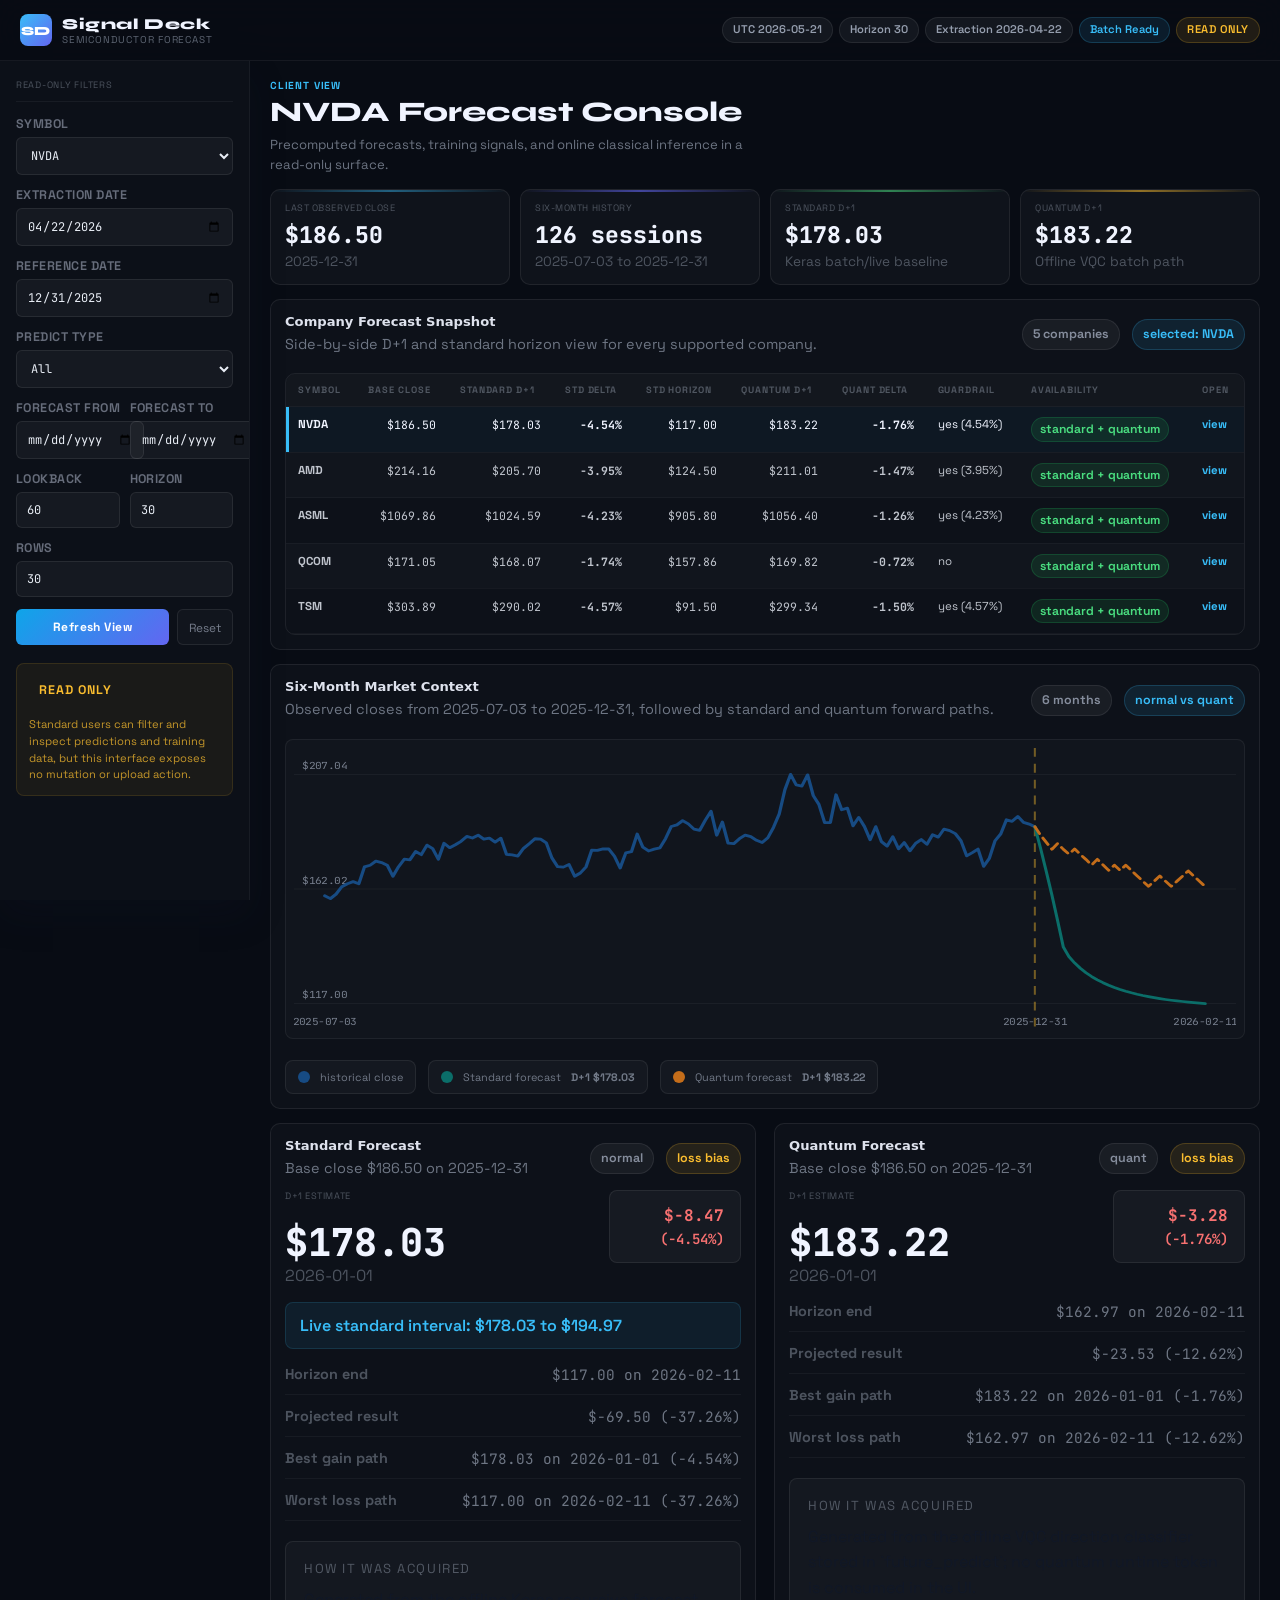
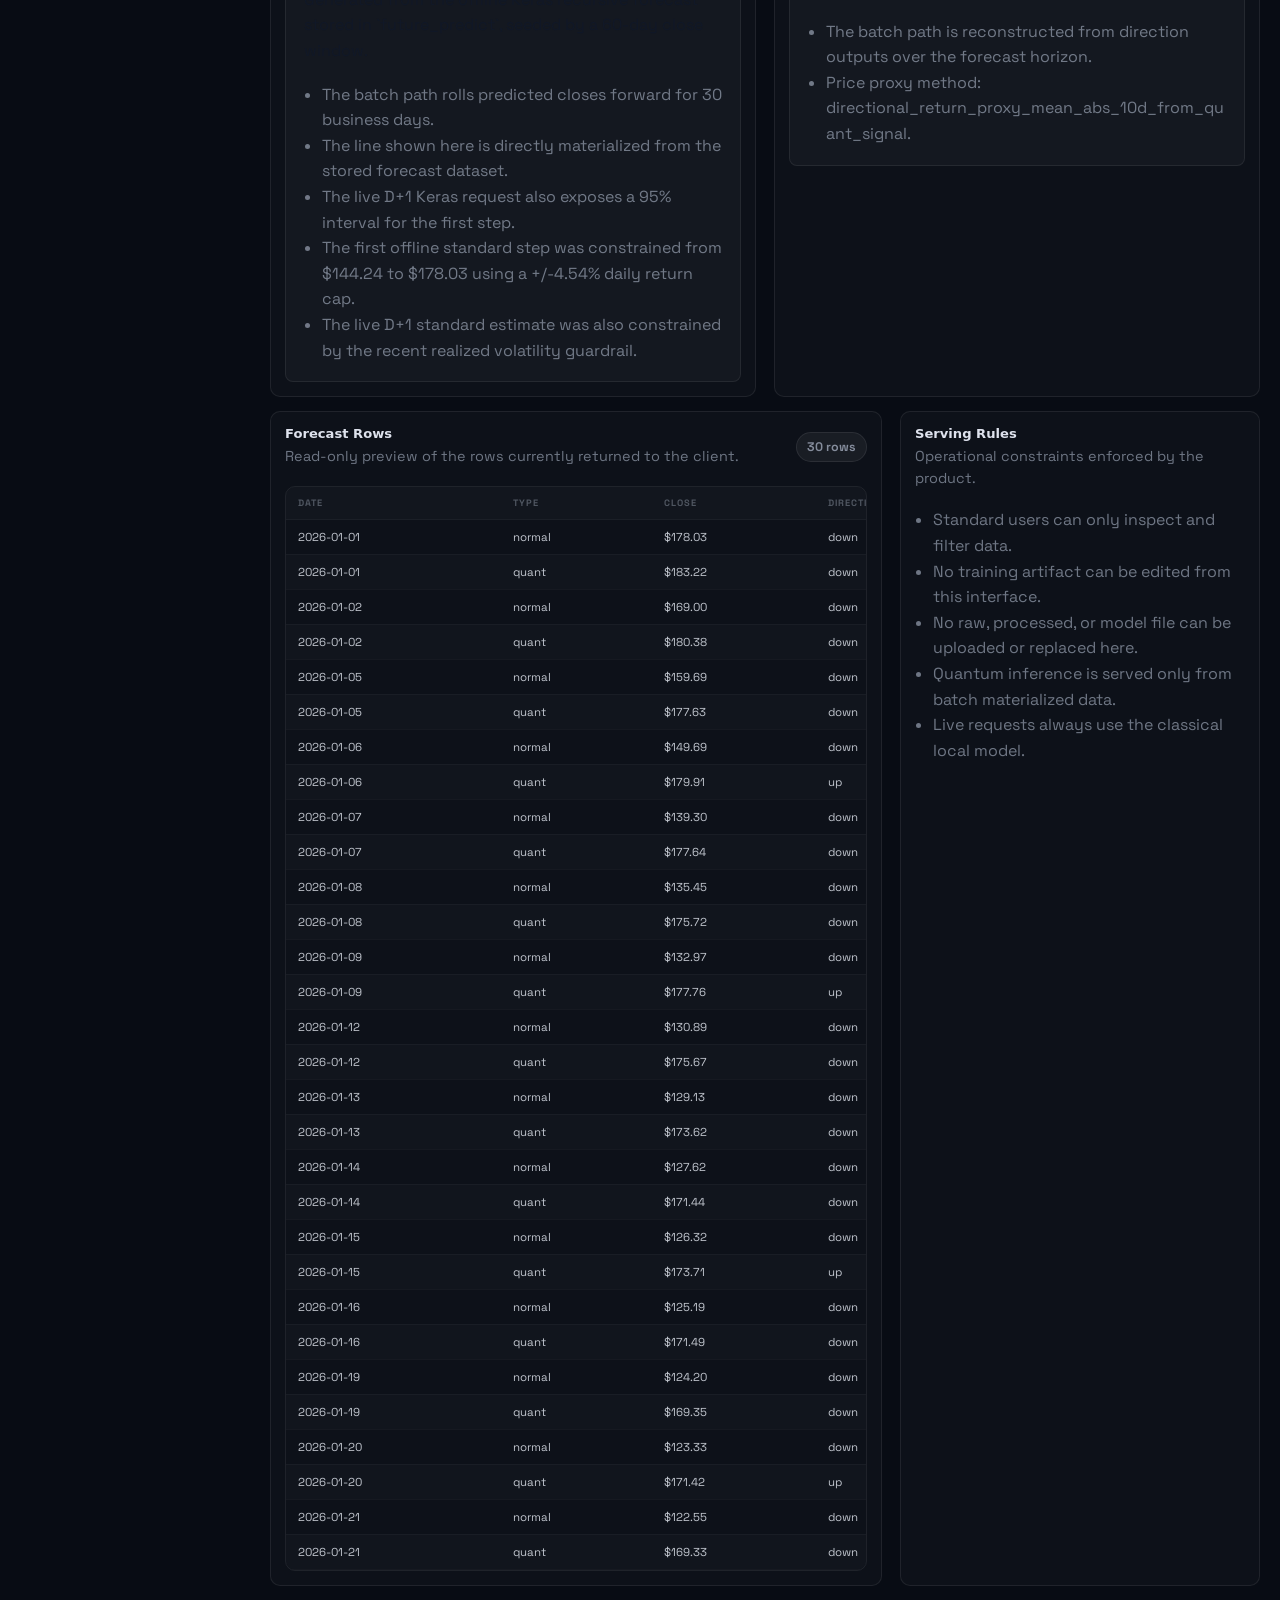
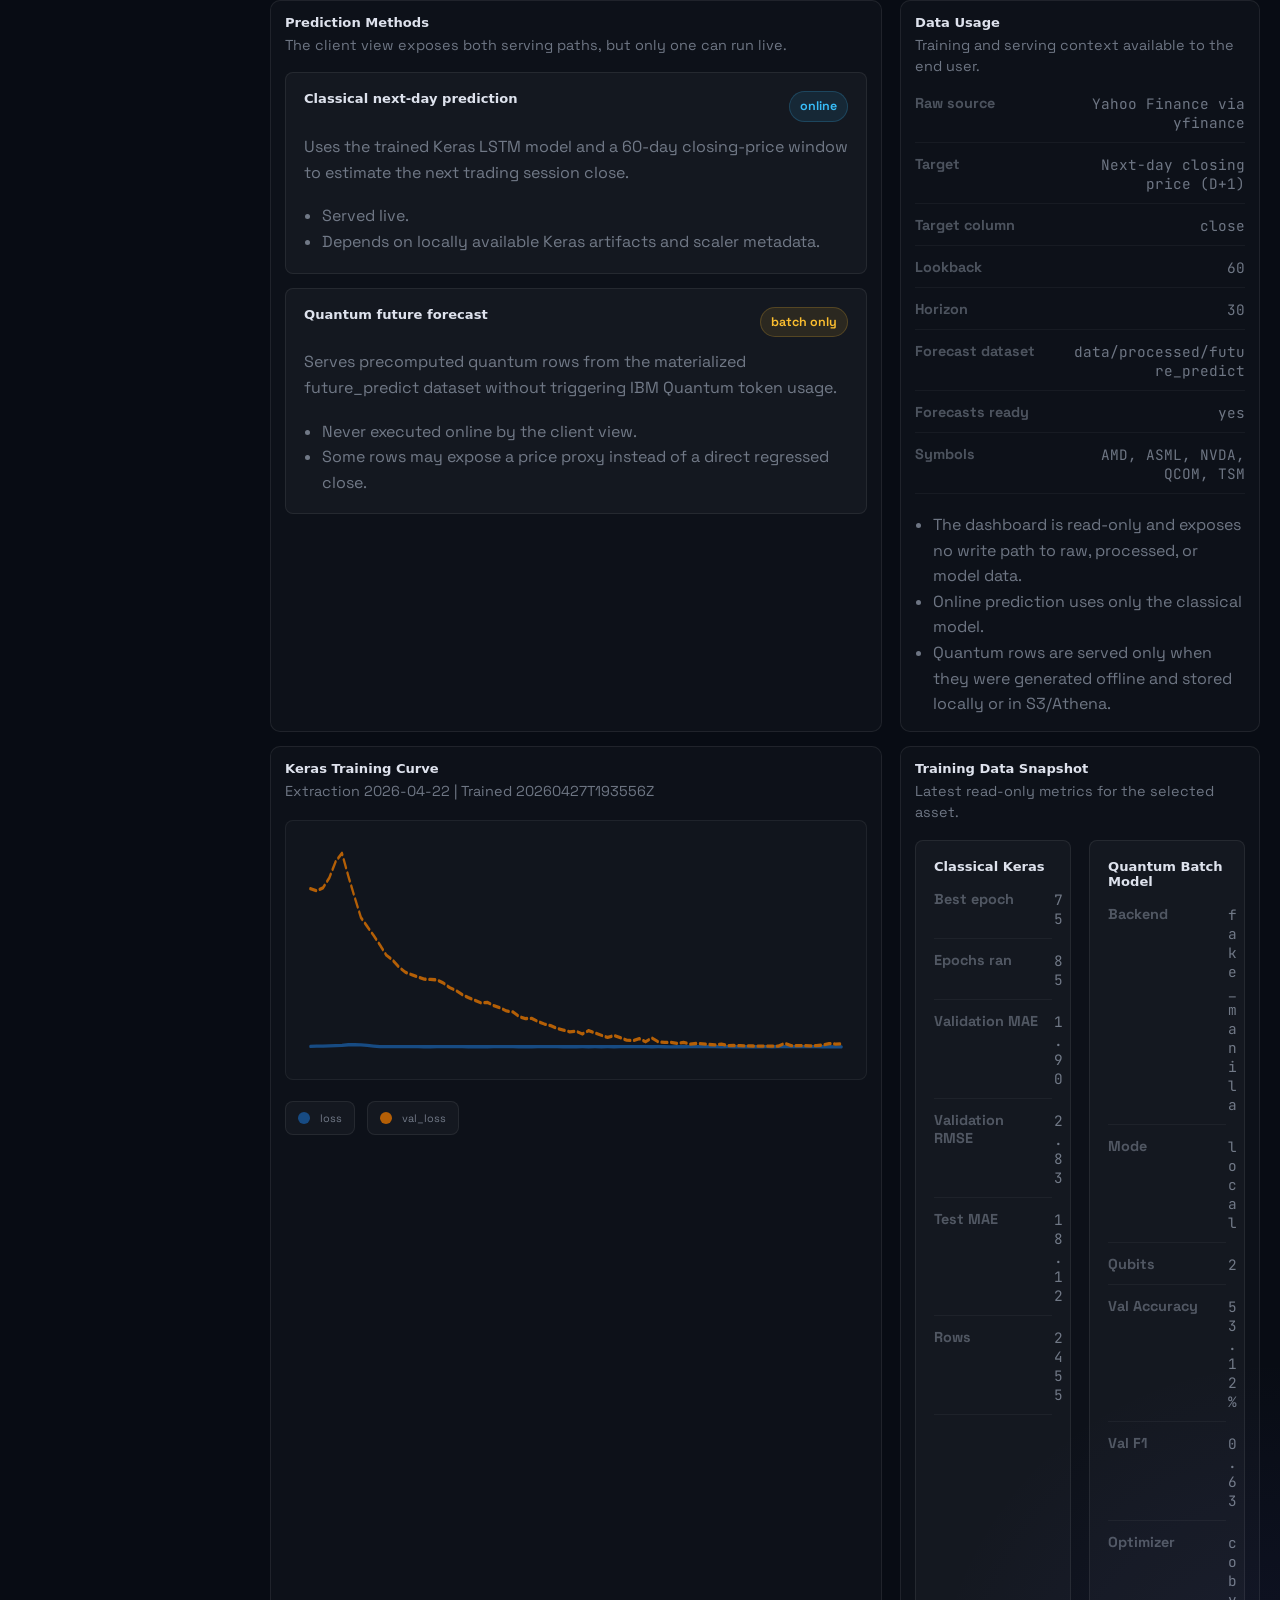
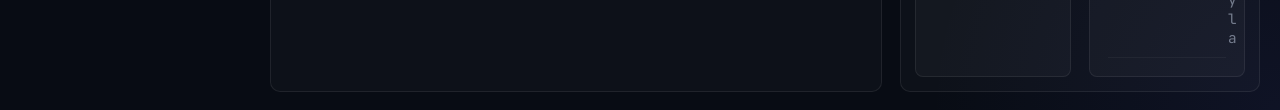
==== site/index.html @ cf637cf8 "Publish static GitHub Pages snapshot" ====
<!doctype html>
<html lang="en">
  <head>
    <meta charset="utf-8">
    <meta name="viewport" content="width=device-width, initial-scale=1">
    <title>Signal Deck</title>
    <link rel="stylesheet" href="static/app.css">
  </head>
  <body>
    <div class="sd-app">
      <div class="sd-topbar">
        <div class="sd-brand">
          <div class="sd-brand-icon">SD</div>
          <div>
            <div class="sd-brand-name">Signal Deck</div>
            <div class="sd-brand-sub">Semiconductor Forecast</div>
          </div>
        </div>
        <div class="sd-chips">
          <div class="sd-chip">UTC 2026-05-21</div>
          <div class="sd-chip">Horizon 30</div>
          <div class="sd-chip">Extraction 2026-04-22</div>
          <div class="sd-chip sd-chip-accent">Batch Ready</div>
          <div class="sd-badge-locked">Read Only</div>
        </div>
      </div>

    <div class="shell">
      <aside class="rail">
        <div class="brand">
          <div class="brand-mark">Signal Deck</div>
          <div class="brand-sub">Semiconductor Forecast Client View</div>
        </div>

        
        <form class="filter-panel" method="get" action="index.html">
          <div class="filter-title">Read-Only Filters</div>

          <label class="field">
            <span>Symbol</span>
            <select name="symbol">
              
              <option value="AMD" >AMD</option>
              
              <option value="ASML" >ASML</option>
              
              <option value="NVDA" selected>NVDA</option>
              
              <option value="QCOM" >QCOM</option>
              
              <option value="TSM" >TSM</option>
              
            </select>
          </label>

          <label class="field">
            <span>Extraction Date</span>
            <input type="date" name="extraction_date" value="2026-04-22">
          </label>

          <label class="field">
            <span>Reference Date</span>
            <input type="date" name="reference_date" value="2025-12-31">
          </label>

          <label class="field">
            <span>Predict Type</span>
            <select name="predict_type">
              <option value="all" selected>All</option>
              <option value="normal" >Normal</option>
              <option value="quant" >Quant</option>
            </select>
          </label>

          <div class="field-grid">
            <label class="field">
              <span>Forecast From</span>
              <input type="date" name="forecast_date_from" value="">
            </label>
            <label class="field">
              <span>Forecast To</span>
              <input type="date" name="forecast_date_to" value="">
            </label>
          </div>

          <div class="field-grid">
            <label class="field">
              <span>Lookback</span>
              <input type="number" min="1" name="lookback" value="60">
            </label>
            <label class="field">
              <span>Horizon</span>
              <input type="number" min="1" name="horizon_days" value="30">
            </label>
          </div>

          <label class="field">
            <span>Rows</span>
            <input type="number" min="1" name="limit" value="30">
          </label>

          <div class="filter-actions">
            <button type="submit" class="primary-action">Refresh View</button>
            <a class="secondary-action" href="index.html">Reset</a>
          </div>
        </form>
        

        <div class="read-only-note">
          <div class="pill pill-locked">Read Only</div>
          
          <p>Standard users can filter and inspect predictions and training data, but this interface exposes no mutation or upload action.</p>
          
        </div>
      </aside>

      <main class="canvas">
        <header class="hero">
          <div>
            <div class="eyebrow">Client View</div>
            <h1>NVDA Forecast Console</h1>
            <p>Precomputed forecasts, training signals, and online classical inference in a read-only surface.</p>
          </div>
          <div class="hero-meta">
            <div class="meta-chip">Today UTC 2026-05-21</div>
            <div class="meta-chip">Extraction 2026-04-22</div>
            <div class="meta-chip">Horizon 30</div>
            <div class="meta-chip meta-chip-accent">Quantum online: disabled</div>
          </div>
        </header>

        

        <section class="metrics-grid">
          
          <article class="metric-card metric-card-primary">
            <div class="metric-label">Last Observed Close</div>
            <div class="metric-value">$186.50</div>
            <div class="metric-sub">2025-12-31</div>
          </article>
          
          <article class="metric-card ">
            <div class="metric-label">Six-Month History</div>
            <div class="metric-value">126 sessions</div>
            <div class="metric-sub">2025-07-03 to 2025-12-31</div>
          </article>
          
          <article class="metric-card ">
            <div class="metric-label">Standard D+1</div>
            <div class="metric-value">$178.03</div>
            <div class="metric-sub">Keras batch/live baseline</div>
          </article>
          
          <article class="metric-card ">
            <div class="metric-label">Quantum D+1</div>
            <div class="metric-value">$183.22</div>
            <div class="metric-sub">Offline VQC batch path</div>
          </article>
          
        </section>

        <section class="panel">
          <div class="panel-head">
            <div>
              <div class="panel-title">Company Forecast Snapshot</div>
              <div class="panel-subtitle">Side-by-side D+1 and standard horizon view for every supported company.</div>
            </div>
            <div class="panel-tags">
              <span class="tag">5 companies</span>
              <span class="tag tag-teal">selected: NVDA</span>
            </div>
          </div>

          
          <div class="table-wrap">
            <table class="data-table">
              <thead>
                <tr>
                  <th>Symbol</th>
                  <th>Base close</th>
                  <th>Standard D+1</th>
                  <th>Std Delta</th>
                  <th>Std horizon</th>
                  <th>Quantum D+1</th>
                  <th>Quant Delta</th>
                  <th>Guardrail</th>
                  <th>Availability</th>
                  <th>Open</th>
                </tr>
              </thead>
              <tbody>
                
                <tr class="row-selected">
                  <td><strong>NVDA</strong></td>
                  <td class="num">
                    
                    $186.50
                    
                  </td>
                  <td class="num">
                    
                    $178.03
                    
                  </td>
                  <td class="num negative-text">
                    
                    -4.54%
                    
                  </td>
                  <td class="num">
                    
                    $117.00
                    
                  </td>
                  <td class="num">
                    
                    $183.22
                    
                  </td>
                  <td class="num negative-text">
                    
                    -1.76%
                    
                  </td>
                  <td>
                    
                    yes (4.54%)
                    
                  </td>
                  <td><span class="status-pill">standard + quantum</span></td>
                  <td>
                    <a
                      class="table-link"
                      href="nvda/index.html"
                    >view</a>
                  </td>
                </tr>
                
                <tr class="">
                  <td><strong>AMD</strong></td>
                  <td class="num">
                    
                    $214.16
                    
                  </td>
                  <td class="num">
                    
                    $205.70
                    
                  </td>
                  <td class="num negative-text">
                    
                    -3.95%
                    
                  </td>
                  <td class="num">
                    
                    $124.50
                    
                  </td>
                  <td class="num">
                    
                    $211.01
                    
                  </td>
                  <td class="num negative-text">
                    
                    -1.47%
                    
                  </td>
                  <td>
                    
                    yes (3.95%)
                    
                  </td>
                  <td><span class="status-pill">standard + quantum</span></td>
                  <td>
                    <a
                      class="table-link"
                      href="amd/index.html"
                    >view</a>
                  </td>
                </tr>
                
                <tr class="">
                  <td><strong>ASML</strong></td>
                  <td class="num">
                    
                    $1069.86
                    
                  </td>
                  <td class="num">
                    
                    $1024.59
                    
                  </td>
                  <td class="num negative-text">
                    
                    -4.23%
                    
                  </td>
                  <td class="num">
                    
                    $905.80
                    
                  </td>
                  <td class="num">
                    
                    $1056.40
                    
                  </td>
                  <td class="num negative-text">
                    
                    -1.26%
                    
                  </td>
                  <td>
                    
                    yes (4.23%)
                    
                  </td>
                  <td><span class="status-pill">standard + quantum</span></td>
                  <td>
                    <a
                      class="table-link"
                      href="asml/index.html"
                    >view</a>
                  </td>
                </tr>
                
                <tr class="">
                  <td><strong>QCOM</strong></td>
                  <td class="num">
                    
                    $171.05
                    
                  </td>
                  <td class="num">
                    
                    $168.07
                    
                  </td>
                  <td class="num negative-text">
                    
                    -1.74%
                    
                  </td>
                  <td class="num">
                    
                    $157.86
                    
                  </td>
                  <td class="num">
                    
                    $169.82
                    
                  </td>
                  <td class="num negative-text">
                    
                    -0.72%
                    
                  </td>
                  <td>
                    
                    no
                    
                  </td>
                  <td><span class="status-pill">standard + quantum</span></td>
                  <td>
                    <a
                      class="table-link"
                      href="qcom/index.html"
                    >view</a>
                  </td>
                </tr>
                
                <tr class="">
                  <td><strong>TSM</strong></td>
                  <td class="num">
                    
                    $303.89
                    
                  </td>
                  <td class="num">
                    
                    $290.02
                    
                  </td>
                  <td class="num negative-text">
                    
                    -4.57%
                    
                  </td>
                  <td class="num">
                    
                    $91.50
                    
                  </td>
                  <td class="num">
                    
                    $299.34
                    
                  </td>
                  <td class="num negative-text">
                    
                    -1.50%
                    
                  </td>
                  <td>
                    
                    yes (4.57%)
                    
                  </td>
                  <td><span class="status-pill">standard + quantum</span></td>
                  <td>
                    <a
                      class="table-link"
                      href="tsm/index.html"
                    >view</a>
                  </td>
                </tr>
                
              </tbody>
            </table>
          </div>
          
        </section>

        <section class="panel panel-chart panel-chart-hero">
          <div class="panel-head">
            <div>
              <div class="panel-title">Six-Month Market Context</div>
              <div class="panel-subtitle">
                
                Observed closes from 2025-07-03 to 2025-12-31, followed by standard and quantum forward paths.
                
              </div>
            </div>
            <div class="panel-tags">
              <span class="tag">6 months</span>
              <span class="tag tag-teal">normal vs quant</span>
            </div>
          </div>

          
          <svg class="forecast-chart forecast-chart-hero" viewBox="0 0 920.0 320.0" preserveAspectRatio="none" aria-label="Six-month market context chart">
            
            <line x1="0" x2="920.0" y1="30.0" y2="30.0" class="chart-guide"></line>
            <text x="8" y="24.0" class="chart-label">$207.04</text>
            
            <line x1="0" x2="920.0" y1="160.0" y2="160.0" class="chart-guide"></line>
            <text x="8" y="154.0" class="chart-label">$162.02</text>
            
            <line x1="0" x2="920.0" y1="290.0" y2="290.0" class="chart-guide"></line>
            <text x="8" y="284.0" class="chart-label">$117.00</text>
            
            <line x1="723.5483870967743" x2="723.5483870967743" y1="0" y2="320.0" class="chart-boundary"></line>
            <polyline points="30.00,167.75 35.55,170.92 41.10,165.84 46.65,157.52 52.19,154.00 57.74,151.63 63.29,154.09 68.84,134.94 74.39,133.01 79.94,128.30 85.48,130.00 91.03,132.98 96.58,145.54 102.13,134.71 107.68,126.16 113.23,126.86 118.77,117.47 124.32,121.05 129.87,110.19 135.42,114.24 140.97,126.22 146.52,108.08 152.06,113.11 157.61,109.76 163.16,105.86 168.71,100.29 174.26,102.14 179.81,98.96 185.35,103.49 190.90,102.25 196.45,106.79 202.00,102.28 207.55,120.68 213.10,121.37 218.65,122.58 224.19,113.89 229.74,108.63 235.29,102.97 240.84,103.46 246.39,107.59 251.94,124.89 257.48,134.71 263.03,135.17 268.58,132.17 274.13,145.57 279.68,141.84 285.23,134.77 290.77,115.80 296.32,116.26 301.87,114.38 307.42,114.58 312.97,122.87 318.52,136.12 324.06,118.94 329.61,117.70 335.16,97.66 340.71,112.62 346.26,116.83 351.81,114.76 357.35,113.31 362.90,102.74 368.45,89.08 374.00,87.18 379.55,82.41 385.10,86.08 390.65,92.09 396.19,93.53 401.74,81.78 407.29,71.79 412.84,98.96 418.39,84.06 423.94,108.00 429.48,108.58 435.03,102.86 440.58,98.79 446.13,100.46 451.68,104.73 457.23,107.28 462.77,101.85 468.32,90.01 473.87,74.90 479.42,47.36 484.97,30.00 490.52,41.98 496.06,43.14 501.61,30.46 507.16,54.11 512.71,64.16 518.26,84.75 523.81,84.55 529.35,53.07 534.90,70.08 540.45,68.23 546.00,88.27 551.55,78.72 557.10,89.03 562.65,104.16 568.19,89.26 573.74,106.24 579.29,111.32 584.84,100.72 590.39,114.38 595.94,107.33 601.48,116.75 607.03,108.32 612.58,103.87 618.13,109.27 623.68,98.32 629.23,101.13 634.77,92.06 640.32,93.73 645.87,97.17 651.42,105.40 656.97,122.47 662.52,118.80 668.06,114.67 673.61,134.25 679.16,125.01 684.71,105.23 690.26,97.43 695.81,81.49 701.35,83.22 706.90,77.68 712.45,84.35 718.00,86.31 723.55,89.31" fill="none" stroke="#174b83" stroke-width="3.2" stroke-linecap="round" stroke-linejoin="round"></polyline>
            
            <polyline points="723.55,89.31 729.10,113.78 734.65,139.84 740.19,166.74 745.74,195.61 751.29,225.62 756.84,236.73 762.39,243.91 767.94,249.91 773.48,255.00 779.03,259.34 784.58,263.09 790.13,266.36 795.68,269.22 801.23,271.74 806.77,273.98 812.32,275.97 817.87,277.76 823.42,279.36 828.97,280.80 834.52,282.10 840.06,283.28 845.61,284.35 851.16,285.31 856.71,286.19 862.26,286.99 867.81,287.71 873.35,288.37 878.90,288.96 884.45,289.51 890.00,290.00" fill="none" stroke="#0b6e69" stroke-width="3" stroke-dasharray="" stroke-linecap="round" stroke-linejoin="round"></polyline>
            
            <polyline points="723.55,89.31 729.10,98.78 734.65,107.00 740.19,114.92 745.74,108.35 751.29,114.89 756.84,120.45 762.39,114.56 767.94,120.59 773.48,126.52 779.03,132.79 784.58,126.26 790.13,132.66 795.68,138.85 801.23,132.87 806.77,138.89 812.32,132.96 817.87,139.03 823.42,145.05 828.97,151.02 834.52,156.96 840.06,151.10 845.61,145.21 851.16,151.15 856.71,157.02 862.26,151.22 867.81,145.35 873.35,139.39 878.90,145.43 884.45,151.39 890.00,157.27" fill="none" stroke="#c46d1a" stroke-width="3" stroke-dasharray="9 6" stroke-linecap="round" stroke-linejoin="round"></polyline>
            
            
            <text x="30.0" y="314.0" text-anchor="middle" class="chart-label">2025-07-03</text>
            
            <text x="723.5483870967743" y="314.0" text-anchor="middle" class="chart-label">2025-12-31</text>
            
            <text x="890.0000000000001" y="314.0" text-anchor="middle" class="chart-label">2026-02-11</text>
            
          </svg>
          <div class="legend-row">
            <div class="legend-pill">
              <span class="legend-swatch" style="background: #174b83"></span>
              <span>historical close</span>
            </div>
            
            <div class="legend-pill">
              <span class="legend-swatch" style="background: #0b6e69"></span>
              <span>Standard forecast</span>
              <strong>D+1 $178.03</strong>
            </div>
            
            <div class="legend-pill">
              <span class="legend-swatch" style="background: #c46d1a"></span>
              <span>Quantum forecast</span>
              <strong>D+1 $183.22</strong>
            </div>
            
          </div>
          
        </section>

        <section class="comparison-grid">
          
          
          <article class="panel scenario-panel scenario-panel-normal">
            <div class="panel-head">
              <div>
                <div class="panel-title">Standard Forecast</div>
                <div class="panel-subtitle">
                  Base close $186.50 on 2025-12-31
                </div>
              </div>
              <div class="panel-tags">
                <span class="tag">normal</span>
                <span class="tag tag-amber">
                  loss bias
                </span>
              </div>
            </div>

            <div class="scenario-topline">
              <div>
                <div class="metric-label">D+1 estimate</div>
                <div class="prediction-hero">$178.03</div>
                <div class="prediction-line">2026-01-01</div>
              </div>
              <div class="delta-chip delta-chip-negative">
                $-8.47
                <span>(-4.54%)</span>
              </div>
            </div>

            
            <div class="scenario-band">
              Live standard interval:
              $178.03 to $194.97
            </div>
            

            <dl class="metric-list scenario-metric-list">
              <div><dt>Horizon end</dt><dd>$117.00 on 2026-02-11</dd></div>
              <div><dt>Projected result</dt><dd>$-69.50 (-37.26%)</dd></div>
              <div><dt>Best gain path</dt><dd>$178.03 on 2026-01-01 (-4.54%)</dd></div>
              <div><dt>Worst loss path</dt><dd>$117.00 on 2026-02-11 (-37.26%)</dd></div>
            </dl>

            <div class="scenario-explain">
              <div class="scenario-explain-title">How it was acquired</div>
              <p>Generated from the offline Keras recursive forecast stored in `future_predict`, seeded by a 60-day close window.</p>
              <ul class="rule-list">
                
                <li>The batch path rolls predicted closes forward for 30 business days.</li>
                
                <li>The line shown here is directly materialized from the stored forecast dataset.</li>
                
                <li>The live D+1 Keras request also exposes a 95% interval for the first step.</li>
                
                <li>The first offline standard step was constrained from $144.24 to $178.03 using a +/-4.54% daily return cap.</li>
                
                <li>The live D+1 standard estimate was also constrained by the recent realized volatility guardrail.</li>
                
              </ul>
            </div>
          </article>
          
          <article class="panel scenario-panel scenario-panel-quant">
            <div class="panel-head">
              <div>
                <div class="panel-title">Quantum Forecast</div>
                <div class="panel-subtitle">
                  Base close $186.50 on 2025-12-31
                </div>
              </div>
              <div class="panel-tags">
                <span class="tag">quant</span>
                <span class="tag tag-amber">
                  loss bias
                </span>
              </div>
            </div>

            <div class="scenario-topline">
              <div>
                <div class="metric-label">D+1 estimate</div>
                <div class="prediction-hero">$183.22</div>
                <div class="prediction-line">2026-01-01</div>
              </div>
              <div class="delta-chip delta-chip-negative">
                $-3.28
                <span>(-1.76%)</span>
              </div>
            </div>

            

            <dl class="metric-list scenario-metric-list">
              <div><dt>Horizon end</dt><dd>$162.97 on 2026-02-11</dd></div>
              <div><dt>Projected result</dt><dd>$-23.53 (-12.62%)</dd></div>
              <div><dt>Best gain path</dt><dd>$183.22 on 2026-01-01 (-1.76%)</dd></div>
              <div><dt>Worst loss path</dt><dd>$162.97 on 2026-02-11 (-12.62%)</dd></div>
            </dl>

            <div class="scenario-explain">
              <div class="scenario-explain-title">How it was acquired</div>
              <p>Generated from the offline VQC direction classifier stored in `future_predict`; no quantum runtime token is consumed in the UI.</p>
              <ul class="rule-list">
                
                <li>The batch path is reconstructed from direction outputs over the forecast horizon.</li>
                
                <li>Price proxy method: directional_return_proxy_mean_abs_10d_from_quant_signal.</li>
                
              </ul>
            </div>
          </article>
          
          
        </section>

        <section class="panel-grid">
          <article class="panel">
            <div class="panel-head">
              <div>
                <div class="panel-title">Forecast Rows</div>
                <div class="panel-subtitle">Read-only preview of the rows currently returned to the client.</div>
              </div>
              <span class="tag">30 rows</span>
            </div>

            
            <div class="table-wrap">
              <table class="data-table">
                <thead>
                  <tr>
                    <th>Date</th>
                    <th>Type</th>
                    <th>Close</th>
                    <th>Direction</th>
                    <th>Proxy</th>
                  </tr>
                </thead>
                <tbody>
                  
                  <tr>
                    <td>2026-01-01</td>
                    <td>normal</td>
                    <td>$178.03</td>
                    <td>down</td>
                    <td>no</td>
                  </tr>
                  
                  <tr>
                    <td>2026-01-01</td>
                    <td>quant</td>
                    <td>$183.22</td>
                    <td>down</td>
                    <td>yes</td>
                  </tr>
                  
                  <tr>
                    <td>2026-01-02</td>
                    <td>normal</td>
                    <td>$169.00</td>
                    <td>down</td>
                    <td>no</td>
                  </tr>
                  
                  <tr>
                    <td>2026-01-02</td>
                    <td>quant</td>
                    <td>$180.38</td>
                    <td>down</td>
                    <td>yes</td>
                  </tr>
                  
                  <tr>
                    <td>2026-01-05</td>
                    <td>normal</td>
                    <td>$159.69</td>
                    <td>down</td>
                    <td>no</td>
                  </tr>
                  
                  <tr>
                    <td>2026-01-05</td>
                    <td>quant</td>
                    <td>$177.63</td>
                    <td>down</td>
                    <td>yes</td>
                  </tr>
                  
                  <tr>
                    <td>2026-01-06</td>
                    <td>normal</td>
                    <td>$149.69</td>
                    <td>down</td>
                    <td>no</td>
                  </tr>
                  
                  <tr>
                    <td>2026-01-06</td>
                    <td>quant</td>
                    <td>$179.91</td>
                    <td>up</td>
                    <td>yes</td>
                  </tr>
                  
                  <tr>
                    <td>2026-01-07</td>
                    <td>normal</td>
                    <td>$139.30</td>
                    <td>down</td>
                    <td>no</td>
                  </tr>
                  
                  <tr>
                    <td>2026-01-07</td>
                    <td>quant</td>
                    <td>$177.64</td>
                    <td>down</td>
                    <td>yes</td>
                  </tr>
                  
                  <tr>
                    <td>2026-01-08</td>
                    <td>normal</td>
                    <td>$135.45</td>
                    <td>down</td>
                    <td>no</td>
                  </tr>
                  
                  <tr>
                    <td>2026-01-08</td>
                    <td>quant</td>
                    <td>$175.72</td>
                    <td>down</td>
                    <td>yes</td>
                  </tr>
                  
                  <tr>
                    <td>2026-01-09</td>
                    <td>normal</td>
                    <td>$132.97</td>
                    <td>down</td>
                    <td>no</td>
                  </tr>
                  
                  <tr>
                    <td>2026-01-09</td>
                    <td>quant</td>
                    <td>$177.76</td>
                    <td>up</td>
                    <td>yes</td>
                  </tr>
                  
                  <tr>
                    <td>2026-01-12</td>
                    <td>normal</td>
                    <td>$130.89</td>
                    <td>down</td>
                    <td>no</td>
                  </tr>
                  
                  <tr>
                    <td>2026-01-12</td>
                    <td>quant</td>
                    <td>$175.67</td>
                    <td>down</td>
                    <td>yes</td>
                  </tr>
                  
                  <tr>
                    <td>2026-01-13</td>
                    <td>normal</td>
                    <td>$129.13</td>
                    <td>down</td>
                    <td>no</td>
                  </tr>
                  
                  <tr>
                    <td>2026-01-13</td>
                    <td>quant</td>
                    <td>$173.62</td>
                    <td>down</td>
                    <td>yes</td>
                  </tr>
                  
                  <tr>
                    <td>2026-01-14</td>
                    <td>normal</td>
                    <td>$127.62</td>
                    <td>down</td>
                    <td>no</td>
                  </tr>
                  
                  <tr>
                    <td>2026-01-14</td>
                    <td>quant</td>
                    <td>$171.44</td>
                    <td>down</td>
                    <td>yes</td>
                  </tr>
                  
                  <tr>
                    <td>2026-01-15</td>
                    <td>normal</td>
                    <td>$126.32</td>
                    <td>down</td>
                    <td>no</td>
                  </tr>
                  
                  <tr>
                    <td>2026-01-15</td>
                    <td>quant</td>
                    <td>$173.71</td>
                    <td>up</td>
                    <td>yes</td>
                  </tr>
                  
                  <tr>
                    <td>2026-01-16</td>
                    <td>normal</td>
                    <td>$125.19</td>
                    <td>down</td>
                    <td>no</td>
                  </tr>
                  
                  <tr>
                    <td>2026-01-16</td>
                    <td>quant</td>
                    <td>$171.49</td>
                    <td>down</td>
                    <td>yes</td>
                  </tr>
                  
                  <tr>
                    <td>2026-01-19</td>
                    <td>normal</td>
                    <td>$124.20</td>
                    <td>down</td>
                    <td>no</td>
                  </tr>
                  
                  <tr>
                    <td>2026-01-19</td>
                    <td>quant</td>
                    <td>$169.35</td>
                    <td>down</td>
                    <td>yes</td>
                  </tr>
                  
                  <tr>
                    <td>2026-01-20</td>
                    <td>normal</td>
                    <td>$123.33</td>
                    <td>down</td>
                    <td>no</td>
                  </tr>
                  
                  <tr>
                    <td>2026-01-20</td>
                    <td>quant</td>
                    <td>$171.42</td>
                    <td>up</td>
                    <td>yes</td>
                  </tr>
                  
                  <tr>
                    <td>2026-01-21</td>
                    <td>normal</td>
                    <td>$122.55</td>
                    <td>down</td>
                    <td>no</td>
                  </tr>
                  
                  <tr>
                    <td>2026-01-21</td>
                    <td>quant</td>
                    <td>$169.33</td>
                    <td>down</td>
                    <td>yes</td>
                  </tr>
                  
                </tbody>
              </table>
            </div>
            
          </article>

          <article class="panel">
            <div class="panel-head">
              <div>
                <div class="panel-title">Serving Rules</div>
                <div class="panel-subtitle">Operational constraints enforced by the product.</div>
              </div>
            </div>
            <ul class="rule-list">
              <li>Standard users can only inspect and filter data.</li>
              <li>No training artifact can be edited from this interface.</li>
              <li>No raw, processed, or model file can be uploaded or replaced here.</li>
              <li>Quantum inference is served only from batch materialized data.</li>
              <li>Live requests always use the classical local model.</li>
            </ul>
          </article>
        </section>

        <section class="panel-grid">
          <article class="panel">
            <div class="panel-head">
              <div>
                <div class="panel-title">Prediction Methods</div>
                <div class="panel-subtitle">The client view exposes both serving paths, but only one can run live.</div>
              </div>
            </div>

            <div class="method-stack">
              
              <section class="method-card">
                <div class="method-head">
                  <div class="method-title">Classical next-day prediction</div>
                  <div class="tag tag-teal">online</div>
                </div>
                <p class="method-copy">Uses the trained Keras LSTM model and a 60-day closing-price window to estimate the next trading session close.</p>
                <ul class="rule-list">
                  
                  <li>Served live.</li>
                  
                  <li>Depends on locally available Keras artifacts and scaler metadata.</li>
                  
                </ul>
              </section>
              
              <section class="method-card">
                <div class="method-head">
                  <div class="method-title">Quantum future forecast</div>
                  <div class="tag tag-amber">batch only</div>
                </div>
                <p class="method-copy">Serves precomputed quantum rows from the materialized future_predict dataset without triggering IBM Quantum token usage.</p>
                <ul class="rule-list">
                  
                  <li>Never executed online by the client view.</li>
                  
                  <li>Some rows may expose a price proxy instead of a direct regressed close.</li>
                  
                </ul>
              </section>
              
            </div>
          </article>

          <article class="panel">
            <div class="panel-head">
              <div>
                <div class="panel-title">Data Usage</div>
                <div class="panel-subtitle">Training and serving context available to the end user.</div>
              </div>
            </div>

            <dl class="metric-list">
              <div><dt>Raw source</dt><dd>Yahoo Finance via yfinance</dd></div>
              <div><dt>Target</dt><dd>Next-day closing price (D+1)</dd></div>
              <div><dt>Target column</dt><dd>close</dd></div>
              <div><dt>Lookback</dt><dd>60</dd></div>
              <div><dt>Horizon</dt><dd>30</dd></div>
              <div><dt>Forecast dataset</dt><dd>data/processed/future_predict</dd></div>
              <div><dt>Forecasts ready</dt><dd>yes</dd></div>
              <div><dt>Symbols</dt><dd>AMD, ASML, NVDA, QCOM, TSM</dd></div>
            </dl>

            <ul class="rule-list">
              
              <li>The dashboard is read-only and exposes no write path to raw, processed, or model data.</li>
              
              <li>Online prediction uses only the classical model.</li>
              
              <li>Quantum rows are served only when they were generated offline and stored locally or in S3/Athena.</li>
              
            </ul>
          </article>
        </section>

        <section class="panel-grid">
          <article class="panel panel-chart">
            <div class="panel-head">
              <div>
                <div class="panel-title">Keras Training Curve</div>
                <div class="panel-subtitle">
                  
                  Extraction 2026-04-22 | Trained 20260427T193556Z
                  
                </div>
              </div>
            </div>

            
            <svg class="forecast-chart" viewBox="0 0 760.0 220.0" preserveAspectRatio="none" aria-label="Training chart">
              
              <polyline points="22.00,197.59 30.52,197.38 39.05,197.47 47.57,197.23 56.10,196.90 64.62,196.64 73.14,196.12 81.67,196.00 90.19,196.32 98.71,196.78 107.24,197.36 115.76,197.85 124.29,197.88 132.81,197.90 141.33,197.89 149.86,197.91 158.38,197.93 166.90,197.93 175.43,197.94 183.95,197.96 192.48,197.92 201.00,197.85 209.52,197.83 218.05,197.89 226.57,197.91 235.10,197.94 243.62,197.94 252.14,197.95 260.67,197.94 269.19,197.91 277.71,197.90 286.24,197.91 294.76,197.93 303.29,197.95 311.81,197.95 320.33,197.96 328.86,197.93 337.38,197.91 345.90,197.92 354.43,197.92 362.95,197.95 371.48,197.95 380.00,197.95 388.52,197.93 397.05,197.95 405.57,197.92 414.10,197.94 422.62,197.93 431.14,197.95 439.67,197.91 448.19,197.91 456.71,197.90 465.24,197.93 473.76,197.90 482.29,197.96 490.81,197.93 499.33,197.97 507.86,197.98 516.38,197.97 524.90,197.95 533.43,197.92 541.95,197.93 550.48,197.93 559.00,197.93 567.52,197.93 576.05,197.95 584.57,197.92 593.10,197.96 601.62,197.95 610.14,197.95 618.67,197.96 627.19,197.95 635.71,197.93 644.24,197.94 652.76,197.93 661.29,197.93 669.81,197.87 678.33,197.89 686.86,197.89 695.38,197.90 703.90,197.90 712.43,197.95 720.95,197.97 729.48,198.00 738.00,198.00" fill="none" stroke="#174b83" stroke-width="3" stroke-linecap="round" stroke-linejoin="round"></polyline>
              
              
              <polyline points="22.00,54.27 30.52,56.11 39.05,53.56 47.57,44.43 56.10,29.69 64.62,22.00 73.14,42.69 81.67,61.87 90.19,80.42 98.71,88.66 107.24,96.69 115.76,105.32 124.29,114.65 132.81,119.07 141.33,125.48 149.86,130.13 158.38,132.45 166.90,134.43 175.43,136.52 183.95,136.74 192.48,137.15 201.00,139.87 209.52,144.13 218.05,146.76 226.57,150.54 235.10,153.34 243.62,155.66 252.14,158.13 260.67,157.60 269.19,160.62 277.71,162.54 286.24,165.42 294.76,166.21 303.29,170.51 311.81,172.35 320.33,172.14 328.86,174.98 337.38,177.28 345.90,178.78 354.43,181.27 362.95,182.81 371.48,184.35 380.00,183.79 388.52,186.38 397.05,183.31 405.57,185.44 414.10,187.49 422.62,189.51 431.14,187.72 439.67,189.63 448.19,191.95 456.71,192.43 465.24,190.54 473.76,193.43 482.29,189.99 490.81,193.50 499.33,194.01 507.86,193.98 516.38,194.82 524.90,193.99 533.43,195.52 541.95,195.01 550.48,195.30 559.00,195.88 567.52,196.27 576.05,195.57 584.57,196.90 593.10,196.83 601.62,196.99 610.14,197.20 618.67,197.29 627.19,197.37 635.71,197.37 644.24,197.36 652.76,197.44 661.29,194.80 669.81,196.97 678.33,196.97 686.86,196.81 695.38,197.16 703.90,196.98 712.43,196.45 720.95,195.03 729.48,195.50 738.00,195.36" fill="none" stroke="#b45f06" stroke-width="3" stroke-dasharray="8 5" stroke-linecap="round" stroke-linejoin="round"></polyline>
              
            </svg>
            <div class="legend-row">
              <div class="legend-pill"><span class="legend-swatch" style="background:#174b83"></span><span>loss</span></div>
              <div class="legend-pill"><span class="legend-swatch" style="background:#b45f06"></span><span>val_loss</span></div>
            </div>
            
          </article>

          <article class="panel">
            <div class="panel-head">
              <div>
                <div class="panel-title">Training Data Snapshot</div>
                <div class="panel-subtitle">Latest read-only metrics for the selected asset.</div>
              </div>
            </div>

            <div class="training-grid">
              <section class="training-card">
                <div class="training-title">Classical Keras</div>
                
                <dl class="metric-list">
                  <div><dt>Best epoch</dt><dd>75</dd></div>
                  <div><dt>Epochs ran</dt><dd>85</dd></div>
                  <div><dt>Validation MAE</dt><dd>1.90</dd></div>
                  <div><dt>Validation RMSE</dt><dd>2.83</dd></div>
                  <div><dt>Test MAE</dt><dd>18.12</dd></div>
                  <div><dt>Rows</dt><dd>2455</dd></div>
                </dl>
                
              </section>

              <section class="training-card">
                <div class="training-title">Quantum Batch Model</div>
                
                <dl class="metric-list">
                  <div><dt>Backend</dt><dd>fake_manila</dd></div>
                  <div><dt>Mode</dt><dd>local</dd></div>
                  <div><dt>Qubits</dt><dd>2</dd></div>
                  <div><dt>Val Accuracy</dt><dd>53.12%</dd></div>
                  <div><dt>Val F1</dt><dd>0.63</dd></div>
                  <div><dt>Optimizer</dt><dd>cobyla</dd></div>
                </dl>
                
              </section>
            </div>
          </article>
        </section>
      </main>
    </div>
    </div>
  </body>
</html>
---- site/static/app.css ----
@import url("https://fonts.googleapis.com/css2?family=JetBrains+Mono:wght@400;500;600&family=Space+Grotesk:wght@300;400;500;600;700&family=Syne:wght@700;800&display=swap");

:root {
  --bg-ink: #0f1720;
  --bg-deep: #12232b;
  --bg-panel: rgba(245, 240, 229, 0.92);
  --bg-panel-strong: #f4efe4;
  --bg-rail: rgba(15, 23, 32, 0.86);
  --line-soft: rgba(15, 23, 32, 0.12);
  --line-strong: rgba(15, 23, 32, 0.22);
  --text-main: #17222c;
  --text-soft: #52606b;
  --text-inverse: #f6f2e8;
  --teal: #0b6e69;
  --teal-dark: #0b4c4a;
  --amber: #c46d1a;
  --amber-soft: #e6c59d;
  --blue: #174b83;
  --red-soft: #b74632;
  --shadow-panel: 0 18px 40px rgba(7, 15, 22, 0.16);
  --shadow-rail: 0 24px 50px rgba(2, 7, 12, 0.35);
  --radius-xl: 28px;
  --radius-lg: 20px;
  --radius-md: 14px;
  --radius-sm: 10px;
}

* {
  box-sizing: border-box;
}

html {
  min-height: 100%;
  background:
    radial-gradient(circle at top left, rgba(196, 109, 26, 0.15), transparent 32%),
    radial-gradient(circle at bottom right, rgba(11, 110, 105, 0.18), transparent 28%),
    linear-gradient(135deg, #0f1720 0%, #112b33 52%, #0f1720 100%);
}

body {
  margin: 0;
  min-height: 100vh;
  color: var(--text-main);
  font-family: "Trebuchet MS", "Segoe UI", sans-serif;
  background:
    linear-gradient(rgba(255, 255, 255, 0.02), rgba(255, 255, 255, 0.02)),
    repeating-linear-gradient(
      90deg,
      transparent 0,
      transparent 72px,
      rgba(255, 255, 255, 0.02) 72px,
      rgba(255, 255, 255, 0.02) 73px
    );
}

body::before {
  content: "";
  position: fixed;
  inset: 0;
  pointer-events: none;
  background:
    linear-gradient(180deg, rgba(255, 255, 255, 0.05), transparent 18%),
    radial-gradient(circle at 20% 18%, rgba(255, 255, 255, 0.06), transparent 14%);
}

.shell {
  display: grid;
  grid-template-columns: 320px minmax(0, 1fr);
  gap: 24px;
  padding: 24px;
  min-height: 100vh;
}

.rail {
  position: sticky;
  top: 24px;
  align-self: start;
  padding: 26px;
  border-radius: var(--radius-xl);
  background:
    linear-gradient(180deg, rgba(16, 31, 38, 0.96), rgba(11, 21, 29, 0.9)),
    rgba(15, 23, 32, 0.9);
  color: var(--text-inverse);
  box-shadow: var(--shadow-rail);
  border: 1px solid rgba(255, 255, 255, 0.08);
}

.brand {
  padding-bottom: 18px;
  border-bottom: 1px solid rgba(255, 255, 255, 0.1);
}

.brand-mark,
.hero h1,
.panel-title,
.metric-value,
.prediction-hero,
.training-title,
.method-title {
  font-family: "Palatino Linotype", "Book Antiqua", Georgia, serif;
}

.brand-mark {
  font-size: 2rem;
  line-height: 1;
  letter-spacing: 0.02em;
}

.brand-sub {
  margin-top: 8px;
  color: rgba(246, 242, 232, 0.7);
  font-size: 0.95rem;
}

.filter-panel,
.read-only-note {
  margin-top: 22px;
}

.static-nav {
  display: grid;
  gap: 10px;
}

.static-nav-link {
  display: flex;
  align-items: center;
  justify-content: space-between;
  min-height: 42px;
  border: 1px solid rgba(255, 255, 255, 0.12);
  border-radius: var(--radius-sm);
  padding: 10px 12px;
  color: rgba(246, 242, 232, 0.82);
  text-decoration: none;
  background: rgba(255, 255, 255, 0.05);
}

.static-nav-link::after {
  content: "view";
  color: rgba(230, 197, 157, 0.78);
  font-size: 0.78rem;
  text-transform: uppercase;
  letter-spacing: 0.08em;
}

.static-nav-link-active {
  border-color: rgba(230, 197, 157, 0.42);
  color: #fff7e9;
  background: rgba(230, 197, 157, 0.12);
}

.filter-title {
  margin-bottom: 14px;
  color: rgba(246, 242, 232, 0.9);
  font-size: 0.84rem;
  text-transform: uppercase;
  letter-spacing: 0.12em;
}

.field,
.field-grid {
  display: grid;
  gap: 10px;
}

.field {
  margin-bottom: 14px;
}

.field-grid {
  grid-template-columns: repeat(2, minmax(0, 1fr));
}

.field span {
  color: rgba(246, 242, 232, 0.78);
  font-size: 0.9rem;
}

.field input,
.field select,
.primary-action {
  width: 100%;
  border: 1px solid rgba(255, 255, 255, 0.14);
  border-radius: var(--radius-sm);
  padding: 12px 14px;
  font: inherit;
}

.field input,
.field select {
  color: var(--text-inverse);
  background: rgba(255, 255, 255, 0.05);
  outline: none;
}

.field input:focus,
.field select:focus {
  border-color: rgba(230, 197, 157, 0.8);
  box-shadow: 0 0 0 3px rgba(196, 109, 26, 0.18);
}

.primary-action {
  margin-top: 4px;
  border: 0;
  color: #132028;
  font-weight: 700;
  background: linear-gradient(135deg, #e7cda7, #cfa264);
  cursor: pointer;
  transition: transform 160ms ease, box-shadow 160ms ease;
  box-shadow: 0 10px 24px rgba(196, 109, 26, 0.18);
}

.primary-action:hover {
  transform: translateY(-1px);
}

.pill,
.tag,
.meta-chip {
  display: inline-flex;
  align-items: center;
  gap: 8px;
  border-radius: 999px;
  padding: 7px 12px;
  font-size: 0.82rem;
  white-space: nowrap;
}

.pill-locked {
  background: rgba(230, 197, 157, 0.14);
  color: #f7d8ab;
  border: 1px solid rgba(230, 197, 157, 0.18);
}

.read-only-note p {
  margin: 12px 0 0;
  color: rgba(246, 242, 232, 0.72);
  line-height: 1.55;
}

.canvas {
  min-width: 0;
  display: grid;
  gap: 20px;
}

.hero,
.panel,
.metric-card,
.warning-card {
  border-radius: var(--radius-xl);
  background: var(--bg-panel);
  backdrop-filter: blur(12px);
  box-shadow: var(--shadow-panel);
  border: 1px solid rgba(255, 255, 255, 0.34);
}

.hero {
  display: flex;
  justify-content: space-between;
  gap: 18px;
  padding: 28px 30px;
  overflow: hidden;
  position: relative;
}

.hero::after {
  content: "";
  position: absolute;
  inset: auto -30px -30px auto;
  width: 220px;
  height: 220px;
  border-radius: 50%;
  background: radial-gradient(circle, rgba(196, 109, 26, 0.2), transparent 62%);
}

.eyebrow,
.metric-label,
.panel-subtitle {
  color: var(--text-soft);
}

.eyebrow {
  margin-bottom: 8px;
  font-size: 0.8rem;
  text-transform: uppercase;
  letter-spacing: 0.14em;
}

.hero h1 {
  margin: 0;
  font-size: clamp(2rem, 3vw, 3rem);
  line-height: 0.98;
}

.hero p {
  max-width: 62ch;
  margin: 12px 0 0;
  line-height: 1.65;
  color: var(--text-soft);
}

.hero-meta {
  display: flex;
  flex-wrap: wrap;
  justify-content: flex-end;
  align-content: flex-start;
  gap: 10px;
}

.meta-chip {
  background: rgba(15, 23, 32, 0.06);
  color: var(--text-main);
}

.meta-chip-accent,
.tag-amber {
  color: #6f3500;
  background: rgba(196, 109, 26, 0.14);
}

.tag,
.tag-teal {
  background: rgba(11, 110, 105, 0.12);
  color: var(--teal-dark);
}

.warning-stack {
  display: grid;
  gap: 12px;
}

.warning-card {
  padding: 16px 18px;
  color: #6d1f16;
  background: linear-gradient(135deg, rgba(255, 240, 228, 0.96), rgba(255, 248, 242, 0.96));
  border-color: rgba(183, 70, 50, 0.18);
}

.metrics-grid,
.panel-grid,
.training-grid,
.comparison-grid {
  display: grid;
  gap: 18px;
}

.metrics-grid {
  grid-template-columns: repeat(4, minmax(0, 1fr));
}

.metric-card {
  padding: 22px;
}

.metric-card-primary {
  background:
    linear-gradient(135deg, rgba(11, 110, 105, 0.96), rgba(22, 50, 62, 0.96)),
    var(--bg-panel);
  color: var(--text-inverse);
}

.metric-card-primary .metric-label,
.metric-card-primary .metric-sub {
  color: rgba(246, 242, 232, 0.82);
}

.metric-label {
  font-size: 0.82rem;
  text-transform: uppercase;
  letter-spacing: 0.12em;
}

.metric-value {
  margin-top: 10px;
  font-size: clamp(1.6rem, 2vw, 2.55rem);
  line-height: 1;
}

.metric-sub {
  margin-top: 10px;
  font-size: 0.95rem;
  line-height: 1.45;
}

.panel-grid {
  grid-template-columns: minmax(0, 1.7fr) minmax(280px, 1fr);
}

.comparison-grid {
  grid-template-columns: repeat(2, minmax(0, 1fr));
}

.panel {
  padding: 24px;
}

.panel-chart-hero {
  padding-bottom: 18px;
}

.panel-head,
.method-head,
.legend-row,
.panel-tags {
  display: flex;
  align-items: flex-start;
  justify-content: space-between;
  gap: 12px;
}

.panel-title {
  font-size: 1.35rem;
}

.panel-subtitle {
  margin-top: 5px;
  line-height: 1.5;
}

.forecast-chart {
  width: 100%;
  height: 260px;
  margin-top: 18px;
  border-radius: var(--radius-lg);
  background:
    linear-gradient(180deg, rgba(255, 255, 255, 0.55), rgba(239, 233, 220, 0.92)),
    repeating-linear-gradient(
      0deg,
      rgba(23, 34, 44, 0.06) 0,
      rgba(23, 34, 44, 0.06) 1px,
      transparent 1px,
      transparent 44px
    );
  padding: 8px;
}

.forecast-chart-hero {
  height: 320px;
}

.chart-guide {
  stroke: rgba(23, 34, 44, 0.09);
  stroke-width: 1;
}

.chart-boundary {
  stroke: rgba(196, 109, 26, 0.75);
  stroke-width: 2;
  stroke-dasharray: 10 8;
}

.chart-label {
  fill: rgba(23, 34, 44, 0.72);
  font-size: 11px;
  font-family: "Trebuchet MS", "Segoe UI", sans-serif;
}

.legend-row {
  flex-wrap: wrap;
  justify-content: flex-start;
  margin-top: 16px;
}

.legend-pill {
  display: inline-flex;
  align-items: center;
  gap: 10px;
  padding: 9px 12px;
  border-radius: 999px;
  background: rgba(15, 23, 32, 0.06);
}

.legend-swatch {
  width: 12px;
  height: 12px;
  border-radius: 50%;
}

.prediction-stack {
  display: grid;
  gap: 12px;
}

.scenario-panel {
  position: relative;
  overflow: hidden;
}

.scenario-panel::after {
  content: "";
  position: absolute;
  inset: auto -60px -70px auto;
  width: 180px;
  height: 180px;
  border-radius: 50%;
  opacity: 0.18;
}

.scenario-panel-normal::after {
  background: radial-gradient(circle, rgba(11, 110, 105, 0.9), transparent 68%);
}

.scenario-panel-quant::after {
  background: radial-gradient(circle, rgba(196, 109, 26, 0.9), transparent 68%);
}

.scenario-topline {
  display: flex;
  justify-content: space-between;
  gap: 16px;
  align-items: flex-start;
}

.prediction-hero {
  margin-top: 18px;
  font-size: clamp(2.2rem, 4vw, 3.6rem);
  line-height: 1;
}

.delta-chip {
  display: inline-grid;
  gap: 4px;
  padding: 14px 16px;
  border-radius: 18px;
  min-width: 150px;
  justify-items: end;
  font-weight: 700;
  box-shadow: inset 0 0 0 1px rgba(15, 23, 32, 0.05);
}

.delta-chip span {
  font-size: 0.88rem;
  font-weight: 600;
}

.delta-chip-positive {
  color: #0b4c4a;
  background: rgba(11, 110, 105, 0.12);
}

.delta-chip-negative {
  color: #6f3500;
  background: rgba(196, 109, 26, 0.16);
}

.scenario-band {
  margin-top: 16px;
  padding: 12px 14px;
  border-radius: 14px;
  background: rgba(23, 75, 131, 0.08);
  color: var(--blue);
  font-weight: 600;
}

.scenario-metric-list {
  margin-top: 18px;
}

.scenario-explain {
  margin-top: 20px;
  padding: 18px;
  border-radius: var(--radius-lg);
  background: rgba(255, 255, 255, 0.42);
  border: 1px solid var(--line-soft);
}

.scenario-explain-title {
  font-size: 0.82rem;
  text-transform: uppercase;
  letter-spacing: 0.12em;
  color: var(--text-soft);
}

.scenario-explain p {
  margin: 10px 0 0;
  color: var(--text-main);
  line-height: 1.6;
}

.prediction-line,
.method-copy,
.empty-inline,
.empty-state,
.rule-list,
.metric-list dd {
  color: var(--text-soft);
}

.table-wrap {
  margin-top: 18px;
  overflow-x: auto;
}

.data-table {
  width: 100%;
  border-collapse: collapse;
  min-width: 520px;
}

.data-table th,
.data-table td {
  padding: 12px 10px;
  text-align: left;
  border-bottom: 1px solid var(--line-soft);
}

.data-table th {
  color: var(--text-soft);
  font-size: 0.8rem;
  text-transform: uppercase;
  letter-spacing: 0.1em;
}

.data-table tbody tr:hover {
  background: rgba(11, 110, 105, 0.05);
}

.data-table tbody tr.row-selected {
  background: rgba(23, 75, 131, 0.08);
}

.table-link {
  color: var(--blue);
  font-weight: 700;
  text-decoration: none;
}

.table-link:hover {
  text-decoration: underline;
}

.rule-list {
  margin: 18px 0 0;
  padding-left: 18px;
  line-height: 1.6;
}

.method-stack,
.training-grid {
  margin-top: 16px;
}

.method-stack {
  display: grid;
  gap: 14px;
}

.method-card,
.training-card {
  padding: 18px;
  border-radius: var(--radius-lg);
  background: var(--bg-panel-strong);
  border: 1px solid var(--line-soft);
}

.method-title,
.training-title {
  font-size: 1.1rem;
}

.method-copy {
  margin: 12px 0 0;
  line-height: 1.6;
}

.training-grid {
  grid-template-columns: repeat(2, minmax(0, 1fr));
}

.metric-list {
  display: grid;
  gap: 12px;
  margin: 16px 0 0;
}

.metric-list div {
  display: grid;
  grid-template-columns: minmax(110px, 150px) minmax(0, 1fr);
  gap: 12px;
  padding-bottom: 10px;
  border-bottom: 1px solid var(--line-soft);
}

.metric-list dt {
  color: var(--text-main);
  font-weight: 700;
}

.metric-list dd {
  margin: 0;
  text-align: right;
}

.empty-state,
.empty-inline {
  margin-top: 18px;
  padding: 16px;
  border-radius: var(--radius-md);
  background: rgba(15, 23, 32, 0.05);
}

@media (max-width: 1220px) {
  .shell,
  .metrics-grid,
  .panel-grid,
  .comparison-grid {
    grid-template-columns: 1fr;
  }

  .rail {
    position: static;
  }
}

@media (max-width: 720px) {
  .shell {
    padding: 14px;
    gap: 14px;
  }

  .rail,
  .hero,
  .panel,
  .metric-card {
    border-radius: 20px;
  }

  .hero {
    padding: 22px 20px;
  }

  .hero,
  .panel-head,
  .method-head,
  .scenario-topline {
    display: grid;
  }

  .field-grid,
  .training-grid {
    grid-template-columns: 1fr;
  }

  .delta-chip {
    justify-items: start;
  }

  .metric-list div {
    grid-template-columns: 1fr;
  }

  .metric-list dd {
    text-align: left;
  }
}

/* Signal Deck fintech dark mode */
:root {
  --sd-bg: #080c14;
  --sd-panel: rgba(255, 255, 255, 0.032);
  --sd-panel-strong: rgba(255, 255, 255, 0.052);
  --sd-border: rgba(255, 255, 255, 0.075);
  --sd-border-strong: rgba(255, 255, 255, 0.12);
  --sd-text: #e8edf5;
  --sd-text-strong: #f0f4ff;
  --sd-muted: rgba(200, 210, 230, 0.52);
  --sd-faint: rgba(200, 210, 230, 0.34);
  --sd-blue: #38bdf8;
  --sd-indigo: #6366f1;
  --sd-green: #4ade80;
  --sd-red: #f87171;
  --sd-amber: #fabd2f;
  --shadow-panel: none;
  --shadow-rail: none;
  --radius-xl: 10px;
  --radius-lg: 10px;
  --radius-md: 8px;
  --radius-sm: 6px;
}

html {
  background: var(--sd-bg);
}

body {
  color: var(--sd-text);
  background:
    radial-gradient(circle at 4% -8%, rgba(56, 189, 248, 0.07), transparent 26rem),
    radial-gradient(circle at 100% 100%, rgba(99, 102, 241, 0.08), transparent 22rem),
    #080c14;
  font-family: "Space Grotesk", "Segoe UI", system-ui, -apple-system, BlinkMacSystemFont, sans-serif;
}

body::before,
.hero::after,
.scenario-panel::after {
  display: none;
}

.sd-app {
  min-height: 100vh;
  position: relative;
  overflow: hidden;
}

.sd-topbar {
  position: sticky;
  top: 0;
  z-index: 20;
  display: flex;
  align-items: center;
  justify-content: space-between;
  gap: 16px;
  padding: 14px 20px;
  border-bottom: 1px solid rgba(255, 255, 255, 0.06);
  background: rgba(8, 12, 20, 0.88);
  backdrop-filter: blur(16px);
}

.sd-brand {
  display: flex;
  align-items: center;
  gap: 10px;
}

.sd-brand-icon {
  width: 32px;
  height: 32px;
  display: grid;
  place-items: center;
  border-radius: 8px;
  background: linear-gradient(135deg, var(--sd-blue), var(--sd-indigo));
  color: #fff;
  font-size: 0.78rem;
  font-weight: 800;
  letter-spacing: 0.03em;
}

.sd-brand-name {
  color: var(--sd-text-strong);
  font-size: 0.95rem;
  font-weight: 800;
  letter-spacing: 0.04em;
}

.sd-brand-sub {
  color: rgba(200, 210, 230, 0.45);
  font-size: 0.62rem;
  text-transform: uppercase;
  letter-spacing: 0.08em;
}

.sd-chips {
  display: flex;
  flex-wrap: wrap;
  justify-content: flex-end;
  gap: 6px;
}

.sd-chip,
.sd-badge-locked {
  display: inline-flex;
  align-items: center;
  min-height: 26px;
  padding: 4px 10px;
  border-radius: 999px;
  font-size: 0.7rem;
  font-weight: 600;
  background: rgba(255, 255, 255, 0.05);
  border: 1px solid rgba(255, 255, 255, 0.08);
  color: rgba(200, 210, 230, 0.72);
  white-space: nowrap;
}

.sd-chip-accent {
  color: var(--sd-blue);
  background: rgba(56, 189, 248, 0.1);
  border-color: rgba(56, 189, 248, 0.2);
}

.sd-badge-locked {
  color: var(--sd-amber);
  background: rgba(250, 189, 47, 0.1);
  border-color: rgba(250, 189, 47, 0.2);
  text-transform: uppercase;
  letter-spacing: 0.05em;
}

.shell {
  grid-template-columns: 250px minmax(0, 1fr);
  gap: 0;
  min-height: calc(100vh - 61px);
  padding: 0;
}

.rail {
  top: 61px;
  height: calc(100vh - 61px);
  overflow-y: auto;
  padding: 18px 16px;
  border-radius: 0;
  background: rgba(255, 255, 255, 0.015);
  border: 0;
  border-right: 1px solid rgba(255, 255, 255, 0.05);
  color: var(--sd-text);
}

.brand {
  display: none;
}

.filter-panel {
  margin-top: 0;
}

.filter-title {
  margin-bottom: 14px;
  padding-bottom: 10px;
  border-bottom: 1px solid rgba(255, 255, 255, 0.05);
  color: var(--sd-faint);
  font-size: 0.58rem;
  letter-spacing: 0.14em;
}

.field {
  gap: 5px;
  margin-bottom: 12px;
}

.field span {
  color: rgba(200, 210, 230, 0.48);
  font-size: 0.63rem;
  font-weight: 650;
  letter-spacing: 0.08em;
}

.field input,
.field select {
  min-height: 34px;
  padding: 8px 10px;
  border-radius: 6px;
  background: rgba(255, 255, 255, 0.04);
  border: 1px solid rgba(255, 255, 255, 0.08);
  color: var(--sd-text);
  font-family: "JetBrains Mono", "Cascadia Mono", Consolas, monospace;
  font-size: 0.75rem;
}

.field input:focus,
.field select:focus {
  border-color: rgba(56, 189, 248, 0.45);
  box-shadow: none;
}

.primary-action {
  min-height: 36px;
  padding: 9px;
  color: #fff;
  border: 0;
  background: linear-gradient(135deg, #0ea5e9, #6366f1);
  font-size: 0.75rem;
  font-weight: 700;
  letter-spacing: 0.04em;
}

.secondary-action {
  min-height: 36px;
  color: rgba(200, 210, 230, 0.55);
  border-color: rgba(255, 255, 255, 0.08);
  background: rgba(255, 255, 255, 0.025);
  font-size: 0.74rem;
}

.read-only-note {
  margin-top: 18px;
  padding: 12px;
  border-radius: 8px;
  background: rgba(250, 189, 47, 0.06);
  border: 1px solid rgba(250, 189, 47, 0.12);
}

.pill-locked {
  padding: 0;
  border: 0;
  background: transparent;
  color: var(--sd-amber);
  font-size: 0.68rem;
  letter-spacing: 0.08em;
  text-transform: uppercase;
}

.read-only-note p {
  color: rgba(250, 189, 47, 0.76);
  font-size: 0.7rem;
  line-height: 1.5;
}

.canvas {
  gap: 14px;
  min-width: 0;
  padding: 18px 20px;
}

.hero,
.panel,
.metric-card,
.warning-card {
  background: var(--sd-panel);
  border: 1px solid var(--sd-border);
  box-shadow: none;
  color: var(--sd-text);
}

.hero {
  padding: 0;
  background: transparent;
  border: 0;
  align-items: flex-start;
}

.hero-meta {
  display: none;
}

.eyebrow {
  margin-bottom: 5px;
  color: var(--sd-blue);
  font-size: 0.64rem;
  font-weight: 700;
  letter-spacing: 0.14em;
}

.hero h1 {
  color: var(--sd-text-strong);
  font-size: clamp(1.45rem, 2vw, 1.85rem);
  line-height: 1.1;
  font-weight: 800;
}

.hero p {
  margin-top: 6px;
  color: var(--sd-muted);
  font-size: 0.82rem;
  line-height: 1.5;
}

.metrics-grid {
  grid-template-columns: repeat(4, minmax(0, 1fr));
  gap: 10px;
}

.metric-card {
  position: relative;
  overflow: hidden;
  padding: 12px 14px;
  border-radius: 10px;
  background: rgba(255, 255, 255, 0.03);
}

.metric-card::before {
  content: "";
  position: absolute;
  inset: 0 0 auto;
  height: 2px;
  background: linear-gradient(90deg, transparent, rgba(56, 189, 248, 0.45), transparent);
}

.metric-card:nth-child(2)::before {
  background: linear-gradient(90deg, transparent, rgba(99, 102, 241, 0.6), transparent);
}

.metric-card:nth-child(3)::before {
  background: linear-gradient(90deg, transparent, rgba(74, 222, 128, 0.55), transparent);
}

.metric-card:nth-child(4)::before {
  background: linear-gradient(90deg, transparent, rgba(250, 189, 47, 0.55), transparent);
}

.metric-card-primary {
  background: rgba(255, 255, 255, 0.03);
}

.metric-card-primary .metric-label,
.metric-card-primary .metric-sub {
  color: var(--sd-faint);
}

.metric-label {
  color: var(--sd-faint);
  font-size: 0.58rem;
  letter-spacing: 0.1em;
}

.metric-value {
  margin-top: 7px;
  color: var(--sd-text-strong);
  font-family: "JetBrains Mono", "Cascadia Mono", Consolas, monospace;
  font-size: clamp(1.05rem, 1.5vw, 1.35rem);
  font-weight: 600;
}

.metric-sub {
  margin-top: 4px;
  color: var(--sd-faint);
  font-size: 0.68rem;
}

.panel {
  padding: 14px;
  border-radius: 10px;
  background: rgba(255, 255, 255, 0.025);
}

.panel-title,
.method-title,
.training-title {
  color: rgba(240, 244, 255, 0.92);
  font-size: 0.82rem;
  font-weight: 700;
}

.panel-subtitle,
.method-copy,
.empty-inline,
.empty-state,
.rule-list,
.metric-list dd {
  color: var(--sd-muted);
}

.panel-subtitle {
  font-size: 0.72rem;
}

.tag,
.meta-chip,
.status-pill {
  min-height: 24px;
  padding: 3px 8px;
  border-radius: 999px;
  background: rgba(255, 255, 255, 0.05);
  border: 1px solid rgba(255, 255, 255, 0.08);
  color: rgba(200, 210, 230, 0.62);
  font-size: 0.64rem;
  font-weight: 650;
}

.tag-teal,
.meta-chip-accent {
  color: var(--sd-blue);
  background: rgba(56, 189, 248, 0.1);
  border-color: rgba(56, 189, 248, 0.2);
}

.tag-amber {
  color: var(--sd-amber);
  background: rgba(250, 189, 47, 0.1);
  border-color: rgba(250, 189, 47, 0.2);
}

.table-wrap {
  border: 1px solid var(--sd-border);
  border-radius: 10px;
  background: transparent;
}

.data-table {
  color: var(--sd-text);
  font-size: 0.72rem;
}

.data-table th {
  background: rgba(255, 255, 255, 0.025);
  color: var(--sd-faint);
  border-bottom: 1px solid rgba(255, 255, 255, 0.06);
  font-size: 0.58rem;
  letter-spacing: 0.1em;
}

.data-table td {
  color: rgba(232, 237, 245, 0.82);
  border-bottom: 1px solid rgba(255, 255, 255, 0.035);
}

.data-table tbody tr:nth-child(even) {
  background: rgba(255, 255, 255, 0.015);
}

.data-table tbody tr:hover td {
  background: rgba(255, 255, 255, 0.035);
}

.data-table tbody tr.row-selected {
  background: rgba(56, 189, 248, 0.045);
  box-shadow: inset 3px 0 0 var(--sd-blue);
}

.data-table tbody tr.row-selected td {
  color: var(--sd-text-strong);
}

.data-table .num,
.metric-list dd {
  font-family: "JetBrains Mono", "Cascadia Mono", Consolas, monospace;
  font-variant-numeric: tabular-nums;
}

.positive-text {
  color: var(--sd-green);
}

.negative-text {
  color: var(--sd-red);
}

.table-link {
  color: var(--sd-blue);
}

.forecast-chart {
  background: rgba(255, 255, 255, 0.02);
  border: 1px solid rgba(255, 255, 255, 0.06);
}

.chart-guide {
  stroke: rgba(255, 255, 255, 0.045);
}

.chart-label {
  fill: rgba(200, 210, 230, 0.56);
  font-family: "JetBrains Mono", "Cascadia Mono", Consolas, monospace;
}

.chart-boundary {
  stroke: rgba(250, 189, 47, 0.42);
}

.legend-pill,
.scenario-explain,
.method-card,
.training-card,
.empty-state,
.empty-inline {
  background: rgba(255, 255, 255, 0.03);
  border: 1px solid var(--sd-border);
  color: var(--sd-muted);
}

.legend-pill {
  color: var(--sd-muted);
  font-size: 0.68rem;
}

.prediction-hero {
  color: var(--sd-text-strong);
  font-family: "JetBrains Mono", "Cascadia Mono", Consolas, monospace;
  font-size: clamp(1.55rem, 2.7vw, 2.2rem);
}

.prediction-line,
.scenario-explain-title,
.metric-list dt {
  color: var(--sd-faint);
}

.delta-chip {
  min-width: 132px;
  background: rgba(255, 255, 255, 0.04);
  border: 1px solid var(--sd-border);
  border-radius: 10px;
  font-family: "JetBrains Mono", "Cascadia Mono", Consolas, monospace;
}

.delta-chip-positive {
  color: var(--sd-green);
}

.delta-chip-negative {
  color: var(--sd-red);
}

.scenario-band {
  color: var(--sd-blue);
  background: rgba(56, 189, 248, 0.08);
  border: 1px solid rgba(56, 189, 248, 0.14);
}

.metric-list div {
  border-bottom: 1px solid rgba(255, 255, 255, 0.045);
}

.metric-list dt {
  font-size: 0.72rem;
}

.metric-list dd {
  color: rgba(232, 237, 245, 0.8);
  font-size: 0.72rem;
}

.warning-card {
  color: var(--sd-amber);
  background: rgba(250, 189, 47, 0.08);
  border-color: rgba(250, 189, 47, 0.18);
}

@media (max-width: 1220px) {
  .shell {
    grid-template-columns: 1fr;
  }

  .rail {
    position: static;
    height: auto;
    border-right: 0;
    border-bottom: 1px solid rgba(255, 255, 255, 0.05);
  }
}

@media (max-width: 820px) {
  .sd-topbar {
    align-items: flex-start;
    display: grid;
  }

  .sd-chips {
    justify-content: flex-start;
  }

  .metrics-grid,
  .comparison-grid,
  .panel-grid {
    grid-template-columns: 1fr;
  }
}

/* Operational UI refresh */
:root {
  --bg-ink: #111827;
  --bg-deep: #16212a;
  --bg-panel: #f8fafc;
  --bg-panel-strong: #ffffff;
  --bg-rail: #111827;
  --line-soft: rgba(17, 24, 39, 0.1);
  --line-strong: rgba(17, 24, 39, 0.18);
  --text-main: #111827;
  --text-soft: #5b6675;
  --text-inverse: #f9fafb;
  --teal: #0f766e;
  --teal-dark: #115e59;
  --amber: #b45309;
  --blue: #2563eb;
  --red-soft: #b91c1c;
  --green: #15803d;
  --shadow-panel: 0 10px 24px rgba(15, 23, 42, 0.08);
  --shadow-rail: 0 16px 34px rgba(15, 23, 42, 0.18);
  --radius-xl: 8px;
  --radius-lg: 8px;
  --radius-md: 8px;
  --radius-sm: 6px;
}

html {
  background: #e5e7eb;
}

body {
  background:
    linear-gradient(90deg, rgba(15, 23, 42, 0.04) 1px, transparent 1px),
    linear-gradient(180deg, #eef2f7 0%, #e5e7eb 100%);
  background-size: 24px 24px, auto;
  font-family: "Segoe UI", system-ui, -apple-system, BlinkMacSystemFont, sans-serif;
}

body::before,
.hero::after,
.scenario-panel::after {
  display: none;
}

.shell {
  grid-template-columns: 300px minmax(0, 1fr);
  gap: 18px;
  padding: 18px;
}

.rail {
  top: 18px;
  padding: 20px;
  background: #111827;
  border: 1px solid rgba(255, 255, 255, 0.08);
}

.brand-mark,
.hero h1,
.panel-title,
.metric-value,
.prediction-hero,
.training-title,
.method-title {
  font-family: "Segoe UI", system-ui, -apple-system, BlinkMacSystemFont, sans-serif;
}

.brand-mark {
  font-size: 1.35rem;
  font-weight: 750;
  letter-spacing: 0;
}

.brand-sub {
  font-size: 0.82rem;
}

.filter-title {
  letter-spacing: 0.08em;
}

.field {
  margin-bottom: 12px;
}

.field span {
  font-size: 0.78rem;
  font-weight: 650;
  text-transform: uppercase;
  letter-spacing: 0.04em;
}

.field input,
.field select {
  min-height: 40px;
  padding: 9px 10px;
  background: rgba(255, 255, 255, 0.08);
}

.filter-actions {
  display: grid;
  grid-template-columns: minmax(0, 1fr) auto;
  gap: 10px;
  align-items: center;
}

.primary-action,
.secondary-action {
  min-height: 40px;
  border-radius: var(--radius-sm);
  display: inline-flex;
  align-items: center;
  justify-content: center;
  text-decoration: none;
}

.primary-action {
  margin-top: 0;
  background: #f9fafb;
  color: #111827;
  box-shadow: none;
}

.secondary-action {
  padding: 0 12px;
  color: rgba(249, 250, 251, 0.86);
  border: 1px solid rgba(249, 250, 251, 0.18);
}

.canvas {
  gap: 16px;
}

.hero,
.panel,
.metric-card,
.warning-card {
  background: var(--bg-panel);
  backdrop-filter: none;
  border-color: rgba(15, 23, 42, 0.08);
}

.hero {
  padding: 22px 24px;
  align-items: flex-start;
}

.eyebrow {
  font-weight: 700;
  letter-spacing: 0.08em;
}

.hero h1 {
  font-size: clamp(1.7rem, 2.2vw, 2.25rem);
  font-weight: 760;
  line-height: 1.08;
}

.hero p {
  margin-top: 8px;
  line-height: 1.5;
}

.hero-meta {
  max-width: 430px;
}

.meta-chip,
.tag,
.pill {
  border-radius: 999px;
  padding: 6px 10px;
  font-size: 0.78rem;
  font-weight: 650;
}

.metrics-grid {
  grid-template-columns: repeat(4, minmax(150px, 1fr));
  gap: 12px;
}

.metric-card {
  padding: 16px;
}

.metric-card-primary {
  background: #0f766e;
}

.metric-label {
  letter-spacing: 0.06em;
}

.metric-value {
  font-size: clamp(1.35rem, 1.8vw, 2rem);
  font-weight: 760;
}

.metric-sub {
  font-size: 0.85rem;
}

.panel {
  padding: 18px;
}

.panel-title {
  font-size: 1.08rem;
  font-weight: 760;
}

.panel-subtitle {
  font-size: 0.9rem;
}

.panel-head {
  align-items: center;
}

.table-wrap {
  border: 1px solid var(--line-soft);
  border-radius: var(--radius-lg);
  background: #ffffff;
}

.data-table {
  min-width: 860px;
}

.data-table th,
.data-table td {
  padding: 10px 12px;
}

.data-table th {
  position: sticky;
  top: 0;
  z-index: 1;
  background: #f8fafc;
  color: #475569;
  font-size: 0.72rem;
  letter-spacing: 0.06em;
}

.data-table tbody tr:nth-child(even) {
  background: rgba(15, 23, 42, 0.025);
}

.data-table tbody tr.row-selected {
  background: rgba(37, 99, 235, 0.08);
  box-shadow: inset 3px 0 0 #2563eb;
}

.data-table .num {
  text-align: right;
  font-variant-numeric: tabular-nums;
}

.positive-text {
  color: var(--green);
  font-weight: 700;
}

.negative-text {
  color: var(--red-soft);
  font-weight: 700;
}

.status-pill {
  display: inline-flex;
  align-items: center;
  min-height: 24px;
  padding: 3px 8px;
  border-radius: 999px;
  background: rgba(15, 23, 42, 0.06);
  color: #334155;
  font-size: 0.76rem;
  font-weight: 650;
  white-space: nowrap;
}

.forecast-chart {
  border-radius: var(--radius-lg);
  background: #ffffff;
  border: 1px solid var(--line-soft);
}

.forecast-chart-hero {
  height: 300px;
}

.legend-pill,
.scenario-explain,
.method-card,
.training-card,
.empty-state,
.empty-inline {
  border-radius: var(--radius-lg);
  background: #ffffff;
  border: 1px solid var(--line-soft);
}

.scenario-topline {
  margin-top: 10px;
}

.prediction-hero {
  font-size: clamp(1.9rem, 3vw, 2.8rem);
  font-weight: 760;
}

.delta-chip {
  border-radius: var(--radius-lg);
  box-shadow: none;
}

.scenario-band {
  border-radius: var(--radius-lg);
}

.metric-list div {
  grid-template-columns: minmax(108px, 140px) minmax(0, 1fr);
}

.metric-list dt,
.metric-list dd {
  font-size: 0.9rem;
}

@media (max-width: 1220px) {
  .metrics-grid {
    grid-template-columns: repeat(2, minmax(0, 1fr));
  }
}

@media (max-width: 720px) {
  .shell {
    padding: 10px;
  }

  .rail,
  .hero,
  .panel,
  .metric-card {
    border-radius: var(--radius-xl);
  }

  .metrics-grid {
    grid-template-columns: 1fr;
  }

  .filter-actions {
    grid-template-columns: 1fr;
  }
}

/* Final Signal Deck dark override */
html {
  background: var(--sd-bg);
}

body {
  color: var(--sd-text);
  background:
    radial-gradient(circle at 4% -8%, rgba(56, 189, 248, 0.07), transparent 26rem),
    radial-gradient(circle at 100% 100%, rgba(99, 102, 241, 0.08), transparent 22rem),
    #080c14;
  font-family: "Space Grotesk", "Segoe UI", system-ui, -apple-system, BlinkMacSystemFont, sans-serif;
}

.shell {
  grid-template-columns: 250px minmax(0, 1fr);
  gap: 0;
  min-height: calc(100vh - 61px);
  padding: 0;
}

.rail {
  top: 61px;
  height: calc(100vh - 61px);
  overflow-y: auto;
  padding: 18px 16px;
  border: 0;
  border-right: 1px solid rgba(255, 255, 255, 0.05);
  border-radius: 0;
  background: rgba(255, 255, 255, 0.015);
}

.filter-actions {
  display: grid;
  grid-template-columns: minmax(0, 1fr) auto;
  gap: 8px;
  align-items: center;
}

.field input,
.field select {
  min-height: 34px;
  color: var(--sd-text);
  background: rgba(255, 255, 255, 0.04);
  border: 1px solid rgba(255, 255, 255, 0.08);
  font-family: "JetBrains Mono", "Cascadia Mono", Consolas, monospace;
  font-size: 0.75rem;
}

.primary-action {
  min-height: 36px;
  padding: 9px;
  color: #fff;
  background: linear-gradient(135deg, #0ea5e9, #6366f1);
  border: 0;
  box-shadow: none;
  font-size: 0.75rem;
  letter-spacing: 0.04em;
}

.secondary-action {
  min-height: 36px;
  padding: 0 11px;
  color: rgba(200, 210, 230, 0.55);
  background: rgba(255, 255, 255, 0.025);
  border: 1px solid rgba(255, 255, 255, 0.08);
}

.canvas {
  gap: 14px;
  padding: 18px 20px;
}

.hero {
  padding: 0;
  background: transparent;
  border: 0;
}

.panel,
.metric-card,
.warning-card {
  color: var(--sd-text);
  background: var(--sd-panel);
  border: 1px solid var(--sd-border);
  box-shadow: none;
}

.metrics-grid {
  grid-template-columns: repeat(4, minmax(0, 1fr));
  gap: 10px;
}

.metric-card {
  padding: 12px 14px;
  border-radius: 10px;
  background: rgba(255, 255, 255, 0.03);
}

.metric-card-primary {
  background: rgba(255, 255, 255, 0.03);
}

.metric-card-primary .metric-label,
.metric-card-primary .metric-sub,
.metric-label,
.metric-sub {
  color: var(--sd-faint);
}

.metric-value,
.hero h1 {
  color: var(--sd-text-strong);
}

.sd-brand-icon,
.sd-brand-name,
.hero h1 {
  font-family: "Syne", "Space Grotesk", "Segoe UI", system-ui, sans-serif;
}

.metric-value,
.prediction-hero,
.data-table .num,
.metric-list dd {
  font-family: "JetBrains Mono", "Cascadia Mono", Consolas, monospace;
}

.panel {
  padding: 14px;
  border-radius: 10px;
  background: rgba(255, 255, 255, 0.025);
}

.panel-title,
.method-title,
.training-title {
  color: rgba(240, 244, 255, 0.92);
  font-size: 0.82rem;
}

.panel-subtitle,
.method-copy,
.empty-inline,
.empty-state,
.rule-list,
.metric-list dd {
  color: var(--sd-muted);
}

.table-wrap {
  background: transparent;
  border: 1px solid var(--sd-border);
  border-radius: 10px;
}

.data-table th {
  color: var(--sd-faint);
  background: rgba(255, 255, 255, 0.025);
  border-bottom: 1px solid rgba(255, 255, 255, 0.06);
  font-size: 0.58rem;
  letter-spacing: 0.1em;
}

.data-table td {
  color: rgba(232, 237, 245, 0.82);
  border-bottom: 1px solid rgba(255, 255, 255, 0.035);
}

.data-table tbody tr:nth-child(even) {
  background: rgba(255, 255, 255, 0.015);
}

.data-table tbody tr:hover td {
  background: rgba(255, 255, 255, 0.035);
}

.data-table tbody tr.row-selected {
  background: rgba(56, 189, 248, 0.045);
  box-shadow: inset 3px 0 0 var(--sd-blue);
}

.positive-text {
  color: var(--sd-green);
}

.negative-text {
  color: var(--sd-red);
}

.status-pill {
  color: var(--sd-green);
  background: rgba(34, 197, 94, 0.12);
  border: 1px solid rgba(34, 197, 94, 0.2);
}

.forecast-chart {
  background: rgba(255, 255, 255, 0.02);
  border: 1px solid rgba(255, 255, 255, 0.06);
}

.legend-pill,
.scenario-explain,
.method-card,
.training-card,
.empty-state,
.empty-inline {
  color: var(--sd-muted);
  background: rgba(255, 255, 255, 0.03);
  border: 1px solid var(--sd-border);
}

.delta-chip {
  background: rgba(255, 255, 255, 0.04);
  border: 1px solid var(--sd-border);
}

@media (max-width: 1220px) {
  .shell {
    grid-template-columns: 1fr;
  }

  .rail {
    position: static;
    height: auto;
    border-right: 0;
    border-bottom: 1px solid rgba(255, 255, 255, 0.05);
  }

  .metrics-grid {
    grid-template-columns: repeat(2, minmax(0, 1fr));
  }
}

@media (max-width: 720px) {
  .sd-topbar {
    align-items: flex-start;
    display: grid;
  }

  .sd-chips {
    justify-content: flex-start;
  }

  .shell {
    padding: 0;
  }

  .metrics-grid,
  .comparison-grid,
  .panel-grid {
    grid-template-columns: 1fr;
  }
}

/* Legibility and overflow guardrails */
.field select option,
.field select optgroup {
  color: #080c14;
  background: #f8fafc;
}

.field select option:checked,
.field select option:hover,
.field select option:focus {
  color: #080c14;
  background: #dbeafe;
}

.field input,
.field select,
.primary-action,
.secondary-action {
  max-width: 100%;
}

.sd-app,
.shell,
.canvas,
.rail,
.panel,
.metric-card,
.warning-card,
.method-card,
.training-card,
.scenario-explain,
.empty-state,
.empty-inline,
.read-only-note,
.table-wrap,
.forecast-chart,
.chart-frame,
.comparison-grid,
.panel-grid,
.metrics-grid {
  min-width: 0;
}

.sd-chip,
.sd-badge-locked,
.meta-chip,
.tag,
.status-pill,
.legend-pill,
.delta-chip,
.metric-value,
.metric-sub,
.metric-label,
.panel-title,
.panel-subtitle,
.hero h1,
.hero p,
.read-only-note p,
.method-copy,
.rule-list,
.empty-state,
.empty-inline,
.metric-list dt,
.metric-list dd,
.data-table th,
.data-table td {
  overflow-wrap: anywhere;
  word-break: normal;
}

.sd-chip,
.sd-badge-locked,
.meta-chip,
.tag,
.status-pill {
  line-height: 1.35;
  white-space: normal;
}

.panel-head,
.hero,
.scenario-topline,
.legend-row,
.metric-list div {
  min-width: 0;
}

.metric-value,
.prediction-hero {
  line-height: 1.18;
}

.data-table th,
.data-table td {
  white-space: normal;
  vertical-align: top;
}

.table-link {
  overflow-wrap: anywhere;
}
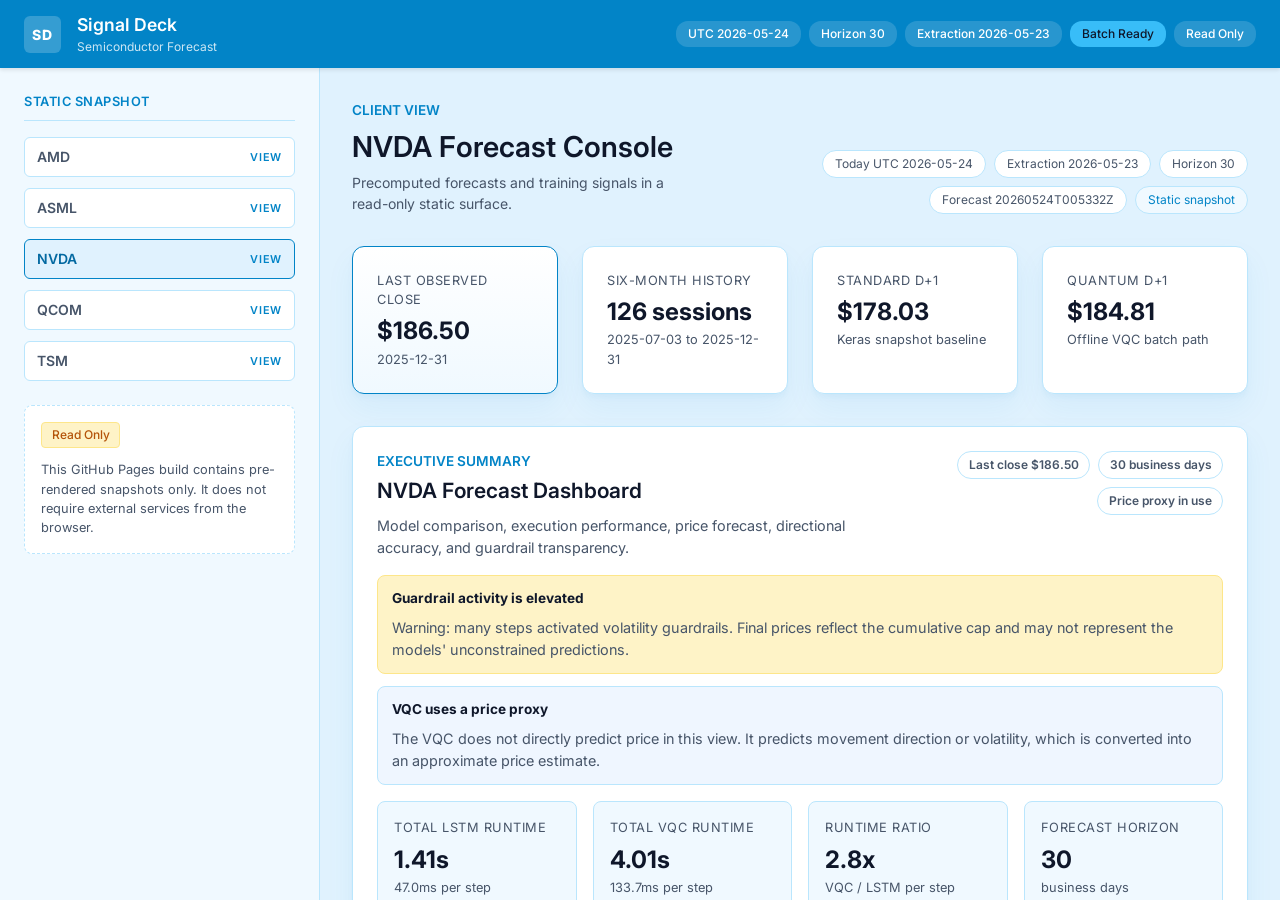
==== commit e0aeeea9: "Updates" ====
--- a/site/index.html
+++ b/site/index.html
@@ -1,4 +1,5 @@
-<!doctype html>
+﻿<!doctype html>
+
 <html lang="en">
   <head>
     <meta charset="utf-8">
@@ -17,9 +18,9 @@
           </div>
         </div>
         <div class="sd-chips">
-          <div class="sd-chip">UTC 2026-05-21</div>
+          <div class="sd-chip">UTC 2026-05-24</div>
           <div class="sd-chip">Horizon 30</div>
-          <div class="sd-chip">Extraction 2026-04-22</div>
+          <div class="sd-chip">Extraction 2026-05-23</div>
           <div class="sd-chip sd-chip-accent">Batch Ready</div>
           <div class="sd-badge-locked">Read Only</div>
         </div>
@@ -32,85 +33,45 @@
           <div class="brand-sub">Semiconductor Forecast Client View</div>
         </div>
 
-        
-        <form class="filter-panel" method="get" action="index.html">
-          <div class="filter-title">Read-Only Filters</div>
-
-          <label class="field">
-            <span>Symbol</span>
-            <select name="symbol">
-              
-              <option value="AMD" >AMD</option>
-              
-              <option value="ASML" >ASML</option>
-              
-              <option value="NVDA" selected>NVDA</option>
-              
-              <option value="QCOM" >QCOM</option>
-              
-              <option value="TSM" >TSM</option>
-              
-            </select>
-          </label>
-
-          <label class="field">
-            <span>Extraction Date</span>
-            <input type="date" name="extraction_date" value="2026-04-22">
-          </label>
-
-          <label class="field">
-            <span>Reference Date</span>
-            <input type="date" name="reference_date" value="2025-12-31">
-          </label>
-
-          <label class="field">
-            <span>Predict Type</span>
-            <select name="predict_type">
-              <option value="all" selected>All</option>
-              <option value="normal" >Normal</option>
-              <option value="quant" >Quant</option>
-            </select>
-          </label>
-
-          <div class="field-grid">
-            <label class="field">
-              <span>Forecast From</span>
-              <input type="date" name="forecast_date_from" value="">
-            </label>
-            <label class="field">
-              <span>Forecast To</span>
-              <input type="date" name="forecast_date_to" value="">
-            </label>
+
+        <div class="filter-panel">
+          <div class="filter-title">Static Snapshot</div>
+          <div class="static-nav">
+
+            <a
+              class="static-nav-link "
+              href="index.html?symbol=AMD"
+            >AMD</a>
+
+            <a
+              class="static-nav-link "
+              href="index.html?symbol=ASML"
+            >ASML</a>
+
+            <a
+              class="static-nav-link static-nav-link-active"
+              href="index.html?symbol=NVDA"
+            >NVDA</a>
+
+            <a
+              class="static-nav-link "
+              href="index.html?symbol=QCOM"
+            >QCOM</a>
+
+            <a
+              class="static-nav-link "
+              href="index.html?symbol=TSM"
+            >TSM</a>
+
           </div>
-
-          <div class="field-grid">
-            <label class="field">
-              <span>Lookback</span>
-              <input type="number" min="1" name="lookback" value="60">
-            </label>
-            <label class="field">
-              <span>Horizon</span>
-              <input type="number" min="1" name="horizon_days" value="30">
-            </label>
-          </div>
-
-          <label class="field">
-            <span>Rows</span>
-            <input type="number" min="1" name="limit" value="30">
-          </label>
-
-          <div class="filter-actions">
-            <button type="submit" class="primary-action">Refresh View</button>
-            <a class="secondary-action" href="index.html">Reset</a>
-          </div>
-        </form>
-        
+        </div>
+
 
         <div class="read-only-note">
           <div class="pill pill-locked">Read Only</div>
-          
-          <p>Standard users can filter and inspect predictions and training data, but this interface exposes no mutation or upload action.</p>
-          
+
+          <p>This GitHub Pages build contains pre-rendered snapshots only. It does not require external services from the browser.</p>
+
         </div>
       </aside>
 
@@ -119,45 +80,330 @@
           <div>
             <div class="eyebrow">Client View</div>
             <h1>NVDA Forecast Console</h1>
-            <p>Precomputed forecasts, training signals, and online classical inference in a read-only surface.</p>
+            <p>Precomputed forecasts and training signals in a read-only static surface.</p>
           </div>
           <div class="hero-meta">
-            <div class="meta-chip">Today UTC 2026-05-21</div>
-            <div class="meta-chip">Extraction 2026-04-22</div>
+            <div class="meta-chip">Today UTC 2026-05-24</div>
+            <div class="meta-chip">Extraction 2026-05-23</div>
             <div class="meta-chip">Horizon 30</div>
-            <div class="meta-chip meta-chip-accent">Quantum online: disabled</div>
+
+            <div class="meta-chip">Forecast 20260524T005332Z</div>
+
+            <div class="meta-chip meta-chip-accent">Static snapshot</div>
           </div>
         </header>
 
-        
+
 
         <section class="metrics-grid">
-          
+
           <article class="metric-card metric-card-primary">
             <div class="metric-label">Last Observed Close</div>
             <div class="metric-value">$186.50</div>
             <div class="metric-sub">2025-12-31</div>
           </article>
-          
+
           <article class="metric-card ">
             <div class="metric-label">Six-Month History</div>
             <div class="metric-value">126 sessions</div>
             <div class="metric-sub">2025-07-03 to 2025-12-31</div>
           </article>
-          
+
           <article class="metric-card ">
             <div class="metric-label">Standard D+1</div>
             <div class="metric-value">$178.03</div>
-            <div class="metric-sub">Keras batch/live baseline</div>
+            <div class="metric-sub">Keras snapshot baseline</div>
           </article>
-          
+
           <article class="metric-card ">
             <div class="metric-label">Quantum D+1</div>
-            <div class="metric-value">$183.22</div>
+            <div class="metric-value">$184.81</div>
             <div class="metric-sub">Offline VQC batch path</div>
           </article>
-          
+
         </section>
+
+
+
+<section class="panel forecast-dashboard-panel">
+  <div class="forecast-dashboard-header">
+    <div>
+      <div class="eyebrow">Executive Summary</div>
+      <h2>NVDA Forecast Dashboard</h2>
+      <p>Model comparison, execution performance, price forecast, directional accuracy, and guardrail transparency.</p>
+    </div>
+    <div class="forecast-dashboard-meta">
+      <span>Last close $186.50</span>
+      <span>30 business days</span>
+      <span class="badge badge-proxy">Price proxy in use</span>
+    </div>
+  </div>
+
+
+  <div class="forecast-alert-stack">
+
+
+<article class="forecast-alert forecast-alert-warning">
+  <strong>Guardrail activity is elevated</strong>
+  <p>Warning: many steps activated volatility guardrails. Final prices reflect the cumulative cap and may not represent the models&#39; unconstrained predictions.</p>
+</article>
+
+
+
+<article class="forecast-alert forecast-alert-proxy">
+  <strong>VQC uses a price proxy</strong>
+  <p>The VQC does not directly predict price in this view. It predicts movement direction or volatility, which is converted into an approximate price estimate.</p>
+</article>
+
+
+  </div>
+
+
+  <div class="executive-kpi-grid">
+
+
+<article class="executive-kpi executive-kpi-neutral">
+  <div class="metric-label">Total LSTM runtime</div>
+  <div class="executive-kpi-value">1.41s</div>
+  <div class="metric-sub">47.0ms per step</div>
+</article>
+
+
+
+<article class="executive-kpi executive-kpi-neutral">
+  <div class="metric-label">Total VQC runtime</div>
+  <div class="executive-kpi-value">4.01s</div>
+  <div class="metric-sub">133.7ms per step</div>
+</article>
+
+
+
+<article class="executive-kpi executive-kpi-neutral">
+  <div class="metric-label">Runtime ratio</div>
+  <div class="executive-kpi-value">2.8x</div>
+  <div class="metric-sub">VQC / LSTM per step</div>
+</article>
+
+
+
+<article class="executive-kpi executive-kpi-neutral">
+  <div class="metric-label">Forecast horizon</div>
+  <div class="executive-kpi-value">30</div>
+  <div class="metric-sub">business days</div>
+</article>
+
+
+
+<article class="executive-kpi executive-kpi-negative">
+  <div class="metric-label">LSTM cumulative return</div>
+  <div class="executive-kpi-value">-37.1%</div>
+  <div class="metric-sub">vs last observed close</div>
+</article>
+
+
+
+<article class="executive-kpi executive-kpi-negative">
+  <div class="metric-label">VQC cumulative return</div>
+  <div class="executive-kpi-value">-6.9%</div>
+  <div class="metric-sub">vs last observed close</div>
+</article>
+
+
+  </div>
+
+  <div class="forecast-dashboard-tabs" aria-label="Forecast dashboard sections">
+    <span>Runtime Performance</span>
+    <span>Price Forecast</span>
+    <span>Directional Accuracy</span>
+    <span>Detailed Comparison</span>
+  </div>
+
+  <div class="forecast-section-grid">
+
+<section class="forecast-section runtime-section">
+  <div class="section-kicker">Runtime Performance</div>
+  <h3>Execution Cost</h3>
+  <div class="runtime-ratio">
+    <span>2.8x</span>
+    <small>VQC / LSTM per step</small>
+  </div>
+  <div class="model-bar-stack">
+
+    <div class="model-bar-row">
+      <div class="model-bar-label">
+        <strong>LSTM</strong>
+        <span>47.0ms avg</span>
+      </div>
+      <div class="model-bar-track">
+        <span class="model-bar-fill model-bar-normal" style="width: 35.2%;"></span>
+      </div>
+    </div>
+
+    <div class="model-bar-row">
+      <div class="model-bar-label">
+        <strong>VQC</strong>
+        <span>133.7ms avg</span>
+      </div>
+      <div class="model-bar-track">
+        <span class="model-bar-fill model-bar-quant" style="width: 100%;"></span>
+      </div>
+    </div>
+
+  </div>
+
+</section>
+
+
+<section class="forecast-section">
+  <div class="section-kicker">Price Forecast</div>
+  <h3>Horizon Outcome</h3>
+  <div class="forecast-model-list">
+
+    <article class="forecast-model-row">
+      <div>
+        <strong>LSTM - Keras</strong>
+        <span>LSTM final price</span>
+      </div>
+      <div class="model-outcome model-outcome-negative">
+        <span aria-hidden="true">â†“</span>
+        -37.1%
+      </div>
+      <div class="badge-row">
+
+
+      </div>
+    </article>
+
+    <article class="forecast-model-row">
+      <div>
+        <strong>VQC - Qiskit</strong>
+        <span>VQC estimated price</span>
+      </div>
+      <div class="model-outcome model-outcome-negative">
+        <span aria-hidden="true">â†“</span>
+        -6.9%
+      </div>
+      <div class="badge-row">
+
+        <span class="badge badge-proxy">Yes, directional_return_proxy_shrunk_mean_abs_20d_from_quant_signal</span>
+      </div>
+    </article>
+
+  </div>
+</section>
+
+
+<section class="forecast-section">
+  <div class="section-kicker">Directional Accuracy</div>
+  <h3>Movement Signal</h3>
+  <div class="direction-grid">
+
+    <article class="direction-card">
+      <div class="direction-topline">
+        <strong>LSTM</strong>
+        <span>0.0% up rate</span>
+      </div>
+      <div class="direction-meter" aria-label="LSTM up rate">
+        <span style="width: 0.0%;"></span>
+      </div>
+      <small>11/30 guardrail steps</small>
+    </article>
+
+    <article class="direction-card">
+      <div class="direction-topline">
+        <strong>VQC</strong>
+        <span>33.3% up rate</span>
+      </div>
+      <div class="direction-meter" aria-label="VQC up rate">
+        <span style="width: 33.3%;"></span>
+      </div>
+      <small>0/30 guardrail steps</small>
+    </article>
+
+  </div>
+</section>
+
+  </div>
+
+  <section class="technical-note">
+    <div>
+      <div class="section-kicker">Technical explanation</div>
+      <p>The VQC is approximately 2.8x slower than the LSTM per step. Over 30 steps, the total runtime difference is approximately 2.60s. This is expected because each VQC step may involve running a variational quantum circuit, sampler execution, transpilation, and bitstring interpretation, while the LSTM mainly performs optimized matrix operations.</p>
+
+      <p>The VQC is approximately a direction and volatility model in this interface. Its output is converted into an estimated price path through the configured proxy, so it should not be read as a direct price regression.</p>
+
+
+    </div>
+  </section>
+
+
+<section class="forecast-section detailed-comparison-section">
+  <div class="section-kicker">Detailed Comparison</div>
+  <h3>Model Comparison Table</h3>
+  <div class="table-wrap">
+    <table class="data-table forecast-comparison-table">
+      <thead>
+        <tr>
+          <th>Model</th>
+          <th>Family</th>
+          <th>Total runtime</th>
+          <th>Average runtime/step</th>
+          <th>Minimum runtime/step</th>
+          <th>Maximum runtime/step</th>
+          <th>Up rate</th>
+          <th>Cumulative return</th>
+          <th>Steps with guardrails</th>
+          <th>Price proxy</th>
+        </tr>
+      </thead>
+      <tbody>
+
+        <tr>
+          <td><strong>LSTM - Keras</strong></td>
+          <td>keras_lstm_regression</td>
+          <td>1.41s</td>
+          <td>47.0ms</td>
+          <td>40.0ms</td>
+          <td>176.1ms</td>
+          <td>0.0%</td>
+          <td class="comparison-return comparison-return-negative">
+            -37.1%
+
+          </td>
+          <td>11/30</td>
+          <td>
+            No
+
+          </td>
+        </tr>
+
+        <tr>
+          <td><strong>VQC - Qiskit</strong></td>
+          <td>quantum_vqc_direction</td>
+          <td>4.01s</td>
+          <td>133.7ms</td>
+          <td>89.9ms</td>
+          <td>253.7ms</td>
+          <td>33.3%</td>
+          <td class="comparison-return comparison-return-negative">
+            -6.9%
+
+          </td>
+          <td>0/30</td>
+          <td>
+            Yes, directional_return_proxy_shrunk_mean_abs_20d_from_quant_signal
+            <span class="badge badge-proxy">Price proxy</span>
+          </td>
+        </tr>
+
+      </tbody>
+    </table>
+  </div>
+</section>
+
+</section>
+
+
 
         <section class="panel">
           <div class="panel-head">
@@ -171,7 +417,7 @@
             </div>
           </div>
 
-          
+
           <div class="table-wrap">
             <table class="data-table">
               <thead>
@@ -189,241 +435,241 @@
                 </tr>
               </thead>
               <tbody>
-                
+
                 <tr class="row-selected">
                   <td><strong>NVDA</strong></td>
                   <td class="num">
-                    
+
                     $186.50
-                    
+
                   </td>
                   <td class="num">
-                    
+
                     $178.03
-                    
+
                   </td>
                   <td class="num negative-text">
-                    
+
                     -4.54%
-                    
+
                   </td>
                   <td class="num">
-                    
-                    $117.00
-                    
+
+                    $117.30
+
                   </td>
                   <td class="num">
-                    
-                    $183.22
-                    
+
+                    $184.81
+
                   </td>
                   <td class="num negative-text">
-                    
-                    -1.76%
-                    
+
+                    -0.91%
+
                   </td>
                   <td>
-                    
+
                     yes (4.54%)
-                    
+
                   </td>
                   <td><span class="status-pill">standard + quantum</span></td>
                   <td>
                     <a
                       class="table-link"
-                      href="nvda/index.html"
+                      href="index.html?symbol=NVDA"
                     >view</a>
                   </td>
                 </tr>
-                
+
                 <tr class="">
                   <td><strong>AMD</strong></td>
                   <td class="num">
-                    
-                    $214.16
-                    
+
+                    --
+
                   </td>
                   <td class="num">
-                    
-                    $205.70
-                    
-                  </td>
-                  <td class="num negative-text">
-                    
-                    -3.95%
-                    
+
+                    --
+
+                  </td>
+                  <td class="num ">
+
+                    --
+
                   </td>
                   <td class="num">
-                    
-                    $124.50
-                    
+
+                    --
+
                   </td>
                   <td class="num">
-                    
-                    $211.01
-                    
-                  </td>
-                  <td class="num negative-text">
-                    
-                    -1.47%
-                    
+
+                    --
+
+                  </td>
+                  <td class="num ">
+
+                    --
+
                   </td>
                   <td>
-                    
-                    yes (3.95%)
-                    
-                  </td>
-                  <td><span class="status-pill">standard + quantum</span></td>
+
+                    no
+
+                  </td>
+                  <td><span class="status-pill">unavailable</span></td>
                   <td>
                     <a
                       class="table-link"
-                      href="amd/index.html"
+                      href="index.html?symbol=AMD"
                     >view</a>
                   </td>
                 </tr>
-                
+
                 <tr class="">
                   <td><strong>ASML</strong></td>
                   <td class="num">
-                    
-                    $1069.86
-                    
+
+                    --
+
                   </td>
                   <td class="num">
-                    
-                    $1024.59
-                    
-                  </td>
-                  <td class="num negative-text">
-                    
-                    -4.23%
-                    
+
+                    --
+
+                  </td>
+                  <td class="num ">
+
+                    --
+
                   </td>
                   <td class="num">
-                    
-                    $905.80
-                    
+
+                    --
+
                   </td>
                   <td class="num">
-                    
-                    $1056.40
-                    
-                  </td>
-                  <td class="num negative-text">
-                    
-                    -1.26%
-                    
+
+                    --
+
+                  </td>
+                  <td class="num ">
+
+                    --
+
                   </td>
                   <td>
-                    
-                    yes (4.23%)
-                    
-                  </td>
-                  <td><span class="status-pill">standard + quantum</span></td>
+
+                    no
+
+                  </td>
+                  <td><span class="status-pill">unavailable</span></td>
                   <td>
                     <a
                       class="table-link"
-                      href="asml/index.html"
+                      href="index.html?symbol=ASML"
                     >view</a>
                   </td>
                 </tr>
-                
+
                 <tr class="">
                   <td><strong>QCOM</strong></td>
                   <td class="num">
-                    
-                    $171.05
-                    
+
+                    --
+
                   </td>
                   <td class="num">
-                    
-                    $168.07
-                    
-                  </td>
-                  <td class="num negative-text">
-                    
-                    -1.74%
-                    
+
+                    --
+
+                  </td>
+                  <td class="num ">
+
+                    --
+
                   </td>
                   <td class="num">
-                    
-                    $157.86
-                    
+
+                    --
+
                   </td>
                   <td class="num">
-                    
-                    $169.82
-                    
-                  </td>
-                  <td class="num negative-text">
-                    
-                    -0.72%
-                    
+
+                    --
+
+                  </td>
+                  <td class="num ">
+
+                    --
+
                   </td>
                   <td>
-                    
+
                     no
-                    
-                  </td>
-                  <td><span class="status-pill">standard + quantum</span></td>
+
+                  </td>
+                  <td><span class="status-pill">unavailable</span></td>
                   <td>
                     <a
                       class="table-link"
-                      href="qcom/index.html"
+                      href="index.html?symbol=QCOM"
                     >view</a>
                   </td>
                 </tr>
-                
+
                 <tr class="">
                   <td><strong>TSM</strong></td>
                   <td class="num">
-                    
-                    $303.89
-                    
+
+                    --
+
                   </td>
                   <td class="num">
-                    
-                    $290.02
-                    
-                  </td>
-                  <td class="num negative-text">
-                    
-                    -4.57%
-                    
+
+                    --
+
+                  </td>
+                  <td class="num ">
+
+                    --
+
                   </td>
                   <td class="num">
-                    
-                    $91.50
-                    
+
+                    --
+
                   </td>
                   <td class="num">
-                    
-                    $299.34
-                    
-                  </td>
-                  <td class="num negative-text">
-                    
-                    -1.50%
-                    
+
+                    --
+
+                  </td>
+                  <td class="num ">
+
+                    --
+
                   </td>
                   <td>
-                    
-                    yes (4.57%)
-                    
-                  </td>
-                  <td><span class="status-pill">standard + quantum</span></td>
+
+                    no
+
+                  </td>
+                  <td><span class="status-pill">unavailable</span></td>
                   <td>
                     <a
                       class="table-link"
-                      href="tsm/index.html"
+                      href="index.html?symbol=TSM"
                     >view</a>
                   </td>
                 </tr>
-                
+
               </tbody>
             </table>
           </div>
-          
+
         </section>
 
         <section class="panel panel-chart panel-chart-hero">
@@ -431,9 +677,9 @@
             <div>
               <div class="panel-title">Six-Month Market Context</div>
               <div class="panel-subtitle">
-                
-                Observed closes from 2025-07-03 to 2025-12-31, followed by standard and quantum forward paths.
-                
+
+                Observed closes from 2025-07-03 to 2025-12-31, followed by standard and quantum forward paths generated at 20260524T005332Z.
+
               </div>
             </div>
             <div class="panel-tags">
@@ -442,58 +688,58 @@
             </div>
           </div>
 
-          
+
           <svg class="forecast-chart forecast-chart-hero" viewBox="0 0 920.0 320.0" preserveAspectRatio="none" aria-label="Six-month market context chart">
-            
+
             <line x1="0" x2="920.0" y1="30.0" y2="30.0" class="chart-guide"></line>
             <text x="8" y="24.0" class="chart-label">$207.04</text>
-            
+
             <line x1="0" x2="920.0" y1="160.0" y2="160.0" class="chart-guide"></line>
-            <text x="8" y="154.0" class="chart-label">$162.02</text>
-            
+            <text x="8" y="154.0" class="chart-label">$162.17</text>
+
             <line x1="0" x2="920.0" y1="290.0" y2="290.0" class="chart-guide"></line>
-            <text x="8" y="284.0" class="chart-label">$117.00</text>
-            
+            <text x="8" y="284.0" class="chart-label">$117.30</text>
+
             <line x1="723.5483870967743" x2="723.5483870967743" y1="0" y2="320.0" class="chart-boundary"></line>
-            <polyline points="30.00,167.75 35.55,170.92 41.10,165.84 46.65,157.52 52.19,154.00 57.74,151.63 63.29,154.09 68.84,134.94 74.39,133.01 79.94,128.30 85.48,130.00 91.03,132.98 96.58,145.54 102.13,134.71 107.68,126.16 113.23,126.86 118.77,117.47 124.32,121.05 129.87,110.19 135.42,114.24 140.97,126.22 146.52,108.08 152.06,113.11 157.61,109.76 163.16,105.86 168.71,100.29 174.26,102.14 179.81,98.96 185.35,103.49 190.90,102.25 196.45,106.79 202.00,102.28 207.55,120.68 213.10,121.37 218.65,122.58 224.19,113.89 229.74,108.63 235.29,102.97 240.84,103.46 246.39,107.59 251.94,124.89 257.48,134.71 263.03,135.17 268.58,132.17 274.13,145.57 279.68,141.84 285.23,134.77 290.77,115.80 296.32,116.26 301.87,114.38 307.42,114.58 312.97,122.87 318.52,136.12 324.06,118.94 329.61,117.70 335.16,97.66 340.71,112.62 346.26,116.83 351.81,114.76 357.35,113.31 362.90,102.74 368.45,89.08 374.00,87.18 379.55,82.41 385.10,86.08 390.65,92.09 396.19,93.53 401.74,81.78 407.29,71.79 412.84,98.96 418.39,84.06 423.94,108.00 429.48,108.58 435.03,102.86 440.58,98.79 446.13,100.46 451.68,104.73 457.23,107.28 462.77,101.85 468.32,90.01 473.87,74.90 479.42,47.36 484.97,30.00 490.52,41.98 496.06,43.14 501.61,30.46 507.16,54.11 512.71,64.16 518.26,84.75 523.81,84.55 529.35,53.07 534.90,70.08 540.45,68.23 546.00,88.27 551.55,78.72 557.10,89.03 562.65,104.16 568.19,89.26 573.74,106.24 579.29,111.32 584.84,100.72 590.39,114.38 595.94,107.33 601.48,116.75 607.03,108.32 612.58,103.87 618.13,109.27 623.68,98.32 629.23,101.13 634.77,92.06 640.32,93.73 645.87,97.17 651.42,105.40 656.97,122.47 662.52,118.80 668.06,114.67 673.61,134.25 679.16,125.01 684.71,105.23 690.26,97.43 695.81,81.49 701.35,83.22 706.90,77.68 712.45,84.35 718.00,86.31 723.55,89.31" fill="none" stroke="#174b83" stroke-width="3.2" stroke-linecap="round" stroke-linejoin="round"></polyline>
-            
-            <polyline points="723.55,89.31 729.10,113.78 734.65,139.84 740.19,166.74 745.74,195.61 751.29,225.62 756.84,236.73 762.39,243.91 767.94,249.91 773.48,255.00 779.03,259.34 784.58,263.09 790.13,266.36 795.68,269.22 801.23,271.74 806.77,273.98 812.32,275.97 817.87,277.76 823.42,279.36 828.97,280.80 834.52,282.10 840.06,283.28 845.61,284.35 851.16,285.31 856.71,286.19 862.26,286.99 867.81,287.71 873.35,288.37 878.90,288.96 884.45,289.51 890.00,290.00" fill="none" stroke="#0b6e69" stroke-width="3" stroke-dasharray="" stroke-linecap="round" stroke-linejoin="round"></polyline>
-            
-            <polyline points="723.55,89.31 729.10,98.78 734.65,107.00 740.19,114.92 745.74,108.35 751.29,114.89 756.84,120.45 762.39,114.56 767.94,120.59 773.48,126.52 779.03,132.79 784.58,126.26 790.13,132.66 795.68,138.85 801.23,132.87 806.77,138.89 812.32,132.96 817.87,139.03 823.42,145.05 828.97,151.02 834.52,156.96 840.06,151.10 845.61,145.21 851.16,151.15 856.71,157.02 862.26,151.22 867.81,145.35 873.35,139.39 878.90,145.43 884.45,151.39 890.00,157.27" fill="none" stroke="#c46d1a" stroke-width="3" stroke-dasharray="9 6" stroke-linecap="round" stroke-linejoin="round"></polyline>
-            
-            
+            <polyline points="30.00,168.21 35.55,171.39 41.10,166.29 46.65,157.95 52.19,154.42 57.74,152.04 63.29,154.50 68.84,135.29 74.39,133.35 79.94,128.63 85.48,130.34 91.03,133.32 96.58,145.93 102.13,135.06 107.68,126.48 113.23,127.18 118.77,117.76 124.32,121.36 129.87,110.46 135.42,114.52 140.97,126.54 146.52,108.35 152.06,113.39 157.61,110.03 163.16,106.12 168.71,100.52 174.26,102.38 179.81,99.19 185.35,103.74 190.90,102.49 196.45,107.04 202.00,102.52 207.55,120.98 213.10,121.67 218.65,122.89 224.19,114.17 229.74,108.90 235.29,103.22 240.84,103.71 246.39,107.85 251.94,125.21 257.48,135.06 263.03,135.52 268.58,132.51 274.13,145.95 279.68,142.22 285.23,135.12 290.77,116.08 296.32,116.55 301.87,114.66 307.42,114.87 312.97,123.18 318.52,136.48 324.06,119.24 329.61,117.99 335.16,97.89 340.71,112.90 346.26,117.13 351.81,115.04 357.35,113.59 362.90,102.99 368.45,89.28 374.00,87.37 379.55,82.59 385.10,86.27 390.65,92.29 396.19,93.74 401.74,81.95 407.29,71.93 412.84,99.19 418.39,84.24 423.94,108.26 429.48,108.84 435.03,103.10 440.58,99.02 446.13,100.70 451.68,104.99 457.23,107.53 462.77,102.09 468.32,90.21 473.87,75.05 479.42,47.41 484.97,30.00 490.52,42.02 496.06,43.18 501.61,30.46 507.16,54.19 512.71,64.28 518.26,84.93 523.81,84.73 529.35,53.15 534.90,70.22 540.45,68.36 546.00,88.47 551.55,78.88 557.10,89.22 562.65,104.41 568.19,89.45 573.74,106.49 579.29,111.59 584.84,100.96 590.39,114.66 595.94,107.59 601.48,117.04 607.03,108.58 612.58,104.12 618.13,109.53 623.68,98.55 629.23,101.36 634.77,92.27 640.32,93.95 645.87,97.39 651.42,105.65 656.97,122.78 662.52,119.10 668.06,114.95 673.61,134.60 679.16,125.32 684.71,105.48 690.26,97.65 695.81,81.66 701.35,83.40 706.90,77.84 712.45,84.53 718.00,86.50 723.55,89.51" fill="none" stroke="#174b83" stroke-width="3.2" stroke-linecap="round" stroke-linejoin="round"></polyline>
+
+            <polyline points="723.55,89.51 729.10,114.06 734.65,140.21 740.19,167.20 745.74,186.63 751.29,199.07 756.84,207.88 762.39,218.30 767.94,227.93 773.48,237.17 779.03,246.35 784.58,255.08 790.13,259.86 795.68,263.83 801.23,267.26 806.77,270.23 812.32,272.82 817.87,275.10 823.42,277.12 828.97,278.91 834.52,280.52 840.06,281.96 845.61,283.25 851.16,284.41 856.71,285.47 862.26,286.42 867.81,287.28 873.35,288.06 878.90,288.77 884.45,289.42 890.00,290.00" fill="none" stroke="#0b6e69" stroke-width="3" stroke-dasharray="" stroke-linecap="round" stroke-linejoin="round"></polyline>
+
+            <polyline points="723.55,89.51 729.10,94.42 734.65,99.08 740.19,103.34 745.74,107.46 751.29,103.64 756.84,107.42 762.39,111.05 767.94,114.44 773.48,117.40 779.03,120.24 784.58,122.96 790.13,125.24 795.68,123.18 801.23,124.84 806.77,126.34 812.32,125.14 817.87,126.31 823.42,127.38 828.97,128.34 834.52,127.42 840.06,128.29 845.61,129.07 851.16,128.36 856.71,127.72 862.26,127.13 867.81,127.66 873.35,128.13 878.90,127.71 884.45,127.34 890.00,127.01" fill="none" stroke="#c46d1a" stroke-width="3" stroke-dasharray="9 6" stroke-linecap="round" stroke-linejoin="round"></polyline>
+
+
             <text x="30.0" y="314.0" text-anchor="middle" class="chart-label">2025-07-03</text>
-            
+
             <text x="723.5483870967743" y="314.0" text-anchor="middle" class="chart-label">2025-12-31</text>
-            
+
             <text x="890.0000000000001" y="314.0" text-anchor="middle" class="chart-label">2026-02-11</text>
-            
+
           </svg>
           <div class="legend-row">
             <div class="legend-pill">
               <span class="legend-swatch" style="background: #174b83"></span>
               <span>historical close</span>
             </div>
-            
+
             <div class="legend-pill">
               <span class="legend-swatch" style="background: #0b6e69"></span>
               <span>Standard forecast</span>
               <strong>D+1 $178.03</strong>
             </div>
-            
+
             <div class="legend-pill">
               <span class="legend-swatch" style="background: #c46d1a"></span>
               <span>Quantum forecast</span>
-              <strong>D+1 $183.22</strong>
-            </div>
-            
+              <strong>D+1 $184.81</strong>
+            </div>
+
           </div>
-          
+
         </section>
 
         <section class="comparison-grid">
-          
-          
+
+
           <article class="panel scenario-panel scenario-panel-normal">
             <div class="panel-head">
               <div>
@@ -522,39 +768,39 @@
               </div>
             </div>
 
-            
+
             <div class="scenario-band">
               Live standard interval:
               $178.03 to $194.97
             </div>
-            
+
 
             <dl class="metric-list scenario-metric-list">
-              <div><dt>Horizon end</dt><dd>$117.00 on 2026-02-11</dd></div>
-              <div><dt>Projected result</dt><dd>$-69.50 (-37.26%)</dd></div>
+              <div><dt>Horizon end</dt><dd>$117.30 on 2026-02-11</dd></div>
+              <div><dt>Projected result</dt><dd>$-69.20 (-37.10%)</dd></div>
               <div><dt>Best gain path</dt><dd>$178.03 on 2026-01-01 (-4.54%)</dd></div>
-              <div><dt>Worst loss path</dt><dd>$117.00 on 2026-02-11 (-37.26%)</dd></div>
+              <div><dt>Worst loss path</dt><dd>$117.30 on 2026-02-11 (-37.10%)</dd></div>
             </dl>
 
             <div class="scenario-explain">
               <div class="scenario-explain-title">How it was acquired</div>
               <p>Generated from the offline Keras recursive forecast stored in `future_predict`, seeded by a 60-day close window.</p>
               <ul class="rule-list">
-                
+
                 <li>The batch path rolls predicted closes forward for 30 business days.</li>
-                
+
                 <li>The line shown here is directly materialized from the stored forecast dataset.</li>
-                
-                <li>The live D+1 Keras request also exposes a 95% interval for the first step.</li>
-                
+
+                <li>The stored D+1 Keras estimate also exposes a 95% interval for the first step.</li>
+
                 <li>The first offline standard step was constrained from $144.24 to $178.03 using a +/-4.54% daily return cap.</li>
-                
-                <li>The live D+1 standard estimate was also constrained by the recent realized volatility guardrail.</li>
-                
+
+                <li>The stored D+1 standard estimate was also constrained by the recent realized volatility guardrail.</li>
+
               </ul>
             </div>
           </article>
-          
+
           <article class="panel scenario-panel scenario-panel-quant">
             <div class="panel-head">
               <div>
@@ -574,309 +820,1078 @@
             <div class="scenario-topline">
               <div>
                 <div class="metric-label">D+1 estimate</div>
-                <div class="prediction-hero">$183.22</div>
+                <div class="prediction-hero">$184.81</div>
                 <div class="prediction-line">2026-01-01</div>
               </div>
               <div class="delta-chip delta-chip-negative">
-                $-3.28
-                <span>(-1.76%)</span>
+                $-1.69
+                <span>(-0.91%)</span>
               </div>
             </div>
 
-            
+
 
             <dl class="metric-list scenario-metric-list">
-              <div><dt>Horizon end</dt><dd>$162.97 on 2026-02-11</dd></div>
-              <div><dt>Projected result</dt><dd>$-23.53 (-12.62%)</dd></div>
-              <div><dt>Best gain path</dt><dd>$183.22 on 2026-01-01 (-1.76%)</dd></div>
-              <div><dt>Worst loss path</dt><dd>$162.97 on 2026-02-11 (-12.62%)</dd></div>
+              <div><dt>Horizon end</dt><dd>$173.56 on 2026-02-11</dd></div>
+              <div><dt>Projected result</dt><dd>$-12.94 (-6.94%)</dd></div>
+              <div><dt>Best gain path</dt><dd>$184.81 on 2026-01-01 (-0.91%)</dd></div>
+              <div><dt>Worst loss path</dt><dd>$172.85 on 2026-01-30 (-7.32%)</dd></div>
             </dl>
 
             <div class="scenario-explain">
               <div class="scenario-explain-title">How it was acquired</div>
               <p>Generated from the offline VQC direction classifier stored in `future_predict`; no quantum runtime token is consumed in the UI.</p>
               <ul class="rule-list">
-                
+
                 <li>The batch path is reconstructed from direction outputs over the forecast horizon.</li>
-                
-                <li>Price proxy method: directional_return_proxy_mean_abs_10d_from_quant_signal.</li>
-                
+
+                <li>Price proxy method: directional_return_proxy_shrunk_mean_abs_20d_from_quant_signal.</li>
+
               </ul>
             </div>
           </article>
-          
-          
+
+
         </section>
 
+        <!-- SEÃ‡ÃƒO ATUALIZADA: Telemetria e Tabela de PrediÃ§Ãµes -->
         <section class="panel-grid">
-          <article class="panel">
+          <article class="panel" style="grid-column: 1 / -1;">
             <div class="panel-head">
               <div>
-                <div class="panel-title">Forecast Rows</div>
-                <div class="panel-subtitle">Read-only preview of the rows currently returned to the client.</div>
+                <div class="panel-title">Telemetria & Forecast Rows</div>
+                <div class="panel-subtitle">Monitoramento de previsÃµes, retornos, latÃªncia e seguranÃ§a por step.</div>
               </div>
               <span class="tag">30 rows</span>
             </div>
 
-            
+
+
+
+            <!-- DESTAQUE (KPIs do Step mais recente) -->
+            <div class="report-kpi-grid" style="margin-bottom: 1.5rem; padding-bottom: 1.5rem; border-bottom: 1px solid #e2e8f0;">
+
+              <article class="report-kpi">
+                <div class="metric-label">PrevisÃ£o de PreÃ§o (Latest)</div>
+                <div class="metric-value">$178.03</div>
+                <div class="metric-sub">2026-01-01 | normal</div>
+              </article>
+
+              <article class="report-kpi">
+                <div class="metric-label">Retorno no Step</div>
+                <div class="metric-value negative-text">
+
+                  -4.54%
+
+                </div>
+                <div class="metric-sub">VariaÃ§Ã£o projetada</div>
+              </article>
+
+              <article class="report-kpi">
+                <div class="metric-label">Tempo de ExecuÃ§Ã£o</div>
+                <div class="metric-value" style="font-family: monospace;">
+
+                  176.1 <span style="font-size: 0.8em; color: #64748b;">ms</span>
+
+                </div>
+                <div class="metric-sub">LatÃªncia de inferÃªncia</div>
+              </article>
+
+              <article class="report-kpi">
+                <div class="metric-label">Status do Guardrail</div>
+                <div style="margin-top: 0.5rem;">
+
+                  <span class="tag tag-amber" style="font-size: 0.95rem;">IntervenÃ§Ã£o Ativa</span>
+                  <div class="metric-sub" style="margin-top: 0.25rem;">Valor capado/limitado</div>
+
+                </div>
+              </article>
+
+            </div>
+
+            <!-- TABELA DE HISTÃ“RICO COM VISUAIS APERFEIÃ‡OADOS -->
             <div class="table-wrap">
               <table class="data-table">
                 <thead>
                   <tr>
                     <th>Date</th>
                     <th>Type</th>
-                    <th>Close</th>
+                    <th>PrevisÃ£o de PreÃ§o</th>
+                    <th>Retorno por step</th>
+                    <th>Tempo de exec.</th>
+                    <th>Guardrail</th>
                     <th>Direction</th>
                     <th>Proxy</th>
                   </tr>
                 </thead>
                 <tbody>
-                  
+
                   <tr>
                     <td>2026-01-01</td>
-                    <td>normal</td>
-                    <td>$178.03</td>
+                    <td><span class="tag">normal</span></td>
+
+                    <!-- PrevisÃ£o -->
+                    <td><strong>$178.03</strong></td>
+
+                    <!-- Retorno -->
+                    <td class="negative-text">
+
+                      <strong>-4.54%</strong>
+
+                    </td>
+
+                    <!-- Tempo -->
+                    <td style="font-family: monospace; color: #475569;">
+
+                      176.1 ms
+
+                    </td>
+
+                    <!-- Guardrail -->
+                    <td>
+
+                      <span class="tag tag-amber">Restrito</span>
+
+                    </td>
+
                     <td>down</td>
                     <td>no</td>
                   </tr>
-                  
+
                   <tr>
                     <td>2026-01-01</td>
-                    <td>quant</td>
-                    <td>$183.22</td>
+                    <td><span class="tag">quant</span></td>
+
+                    <!-- PrevisÃ£o -->
+                    <td><strong>$184.81</strong></td>
+
+                    <!-- Retorno -->
+                    <td class="negative-text">
+
+                      <strong>-0.91%</strong>
+
+                    </td>
+
+                    <!-- Tempo -->
+                    <td style="font-family: monospace; color: #475569;">
+
+                      206.6 ms
+
+                    </td>
+
+                    <!-- Guardrail -->
+                    <td>
+
+                      <span class="tag tag-teal">Safe</span>
+
+                    </td>
+
                     <td>down</td>
                     <td>yes</td>
                   </tr>
-                  
+
                   <tr>
                     <td>2026-01-02</td>
-                    <td>normal</td>
-                    <td>$169.00</td>
+                    <td><span class="tag">normal</span></td>
+
+                    <!-- PrevisÃ£o -->
+                    <td><strong>$169.00</strong></td>
+
+                    <!-- Retorno -->
+                    <td class="negative-text">
+
+                      <strong>-5.07%</strong>
+
+                    </td>
+
+                    <!-- Tempo -->
+                    <td style="font-family: monospace; color: #475569;">
+
+                      47.6 ms
+
+                    </td>
+
+                    <!-- Guardrail -->
+                    <td>
+
+                      <span class="tag tag-amber">Restrito</span>
+
+                    </td>
+
                     <td>down</td>
                     <td>no</td>
                   </tr>
-                  
+
                   <tr>
                     <td>2026-01-02</td>
-                    <td>quant</td>
-                    <td>$180.38</td>
+                    <td><span class="tag">quant</span></td>
+
+                    <!-- PrevisÃ£o -->
+                    <td><strong>$183.20</strong></td>
+
+                    <!-- Retorno -->
+                    <td class="negative-text">
+
+                      <strong>-0.87%</strong>
+
+                    </td>
+
+                    <!-- Tempo -->
+                    <td style="font-family: monospace; color: #475569;">
+
+                      98.3 ms
+
+                    </td>
+
+                    <!-- Guardrail -->
+                    <td>
+
+                      <span class="tag tag-teal">Safe</span>
+
+                    </td>
+
                     <td>down</td>
                     <td>yes</td>
                   </tr>
-                  
+
                   <tr>
                     <td>2026-01-05</td>
-                    <td>normal</td>
-                    <td>$159.69</td>
+                    <td><span class="tag">normal</span></td>
+
+                    <!-- PrevisÃ£o -->
+                    <td><strong>$159.69</strong></td>
+
+                    <!-- Retorno -->
+                    <td class="negative-text">
+
+                      <strong>-5.51%</strong>
+
+                    </td>
+
+                    <!-- Tempo -->
+                    <td style="font-family: monospace; color: #475569;">
+
+                      52.7 ms
+
+                    </td>
+
+                    <!-- Guardrail -->
+                    <td>
+
+                      <span class="tag tag-amber">Restrito</span>
+
+                    </td>
+
                     <td>down</td>
                     <td>no</td>
                   </tr>
-                  
+
                   <tr>
                     <td>2026-01-05</td>
-                    <td>quant</td>
-                    <td>$177.63</td>
+                    <td><span class="tag">quant</span></td>
+
+                    <!-- PrevisÃ£o -->
+                    <td><strong>$181.73</strong></td>
+
+                    <!-- Retorno -->
+                    <td class="negative-text">
+
+                      <strong>-0.80%</strong>
+
+                    </td>
+
+                    <!-- Tempo -->
+                    <td style="font-family: monospace; color: #475569;">
+
+                      106.4 ms
+
+                    </td>
+
+                    <!-- Guardrail -->
+                    <td>
+
+                      <span class="tag tag-teal">Safe</span>
+
+                    </td>
+
                     <td>down</td>
                     <td>yes</td>
                   </tr>
-                  
+
                   <tr>
                     <td>2026-01-06</td>
-                    <td>normal</td>
-                    <td>$149.69</td>
+                    <td><span class="tag">normal</span></td>
+
+                    <!-- PrevisÃ£o -->
+                    <td><strong>$152.98</strong></td>
+
+                    <!-- Retorno -->
+                    <td class="negative-text">
+
+                      <strong>-4.20%</strong>
+
+                    </td>
+
+                    <!-- Tempo -->
+                    <td style="font-family: monospace; color: #475569;">
+
+                      42.1 ms
+
+                    </td>
+
+                    <!-- Guardrail -->
+                    <td>
+
+                      <span class="tag tag-amber">Restrito</span>
+
+                    </td>
+
                     <td>down</td>
                     <td>no</td>
                   </tr>
-                  
+
                   <tr>
                     <td>2026-01-06</td>
-                    <td>quant</td>
-                    <td>$179.91</td>
+                    <td><span class="tag">quant</span></td>
+
+                    <!-- PrevisÃ£o -->
+                    <td><strong>$180.31</strong></td>
+
+                    <!-- Retorno -->
+                    <td class="negative-text">
+
+                      <strong>-0.78%</strong>
+
+                    </td>
+
+                    <!-- Tempo -->
+                    <td style="font-family: monospace; color: #475569;">
+
+                      129.1 ms
+
+                    </td>
+
+                    <!-- Guardrail -->
+                    <td>
+
+                      <span class="tag tag-teal">Safe</span>
+
+                    </td>
+
+                    <td>down</td>
+                    <td>yes</td>
+                  </tr>
+
+                  <tr>
+                    <td>2026-01-07</td>
+                    <td><span class="tag">normal</span></td>
+
+                    <!-- PrevisÃ£o -->
+                    <td><strong>$148.69</strong></td>
+
+                    <!-- Retorno -->
+                    <td class="negative-text">
+
+                      <strong>-2.81%</strong>
+
+                    </td>
+
+                    <!-- Tempo -->
+                    <td style="font-family: monospace; color: #475569;">
+
+                      40.3 ms
+
+                    </td>
+
+                    <!-- Guardrail -->
+                    <td>
+
+                      <span class="tag tag-amber">Restrito</span>
+
+                    </td>
+
+                    <td>down</td>
+                    <td>no</td>
+                  </tr>
+
+                  <tr>
+                    <td>2026-01-07</td>
+                    <td><span class="tag">quant</span></td>
+
+                    <!-- PrevisÃ£o -->
+                    <td><strong>$181.62</strong></td>
+
+                    <!-- Retorno -->
+                    <td class="positive-text">
+
+                      <strong>+0.73%</strong>
+
+                    </td>
+
+                    <!-- Tempo -->
+                    <td style="font-family: monospace; color: #475569;">
+
+                      130.8 ms
+
+                    </td>
+
+                    <!-- Guardrail -->
+                    <td>
+
+                      <span class="tag tag-teal">Safe</span>
+
+                    </td>
+
                     <td>up</td>
                     <td>yes</td>
                   </tr>
-                  
-                  <tr>
-                    <td>2026-01-07</td>
-                    <td>normal</td>
-                    <td>$139.30</td>
+
+                  <tr>
+                    <td>2026-01-08</td>
+                    <td><span class="tag">normal</span></td>
+
+                    <!-- PrevisÃ£o -->
+                    <td><strong>$145.65</strong></td>
+
+                    <!-- Retorno -->
+                    <td class="negative-text">
+
+                      <strong>-2.04%</strong>
+
+                    </td>
+
+                    <!-- Tempo -->
+                    <td style="font-family: monospace; color: #475569;">
+
+                      40.3 ms
+
+                    </td>
+
+                    <!-- Guardrail -->
+                    <td>
+
+                      <span class="tag tag-amber">Restrito</span>
+
+                    </td>
+
                     <td>down</td>
                     <td>no</td>
                   </tr>
-                  
-                  <tr>
-                    <td>2026-01-07</td>
-                    <td>quant</td>
-                    <td>$177.64</td>
+
+                  <tr>
+                    <td>2026-01-08</td>
+                    <td><span class="tag">quant</span></td>
+
+                    <!-- PrevisÃ£o -->
+                    <td><strong>$180.32</strong></td>
+
+                    <!-- Retorno -->
+                    <td class="negative-text">
+
+                      <strong>-0.72%</strong>
+
+                    </td>
+
+                    <!-- Tempo -->
+                    <td style="font-family: monospace; color: #475569;">
+
+                      125.2 ms
+
+                    </td>
+
+                    <!-- Guardrail -->
+                    <td>
+
+                      <span class="tag tag-teal">Safe</span>
+
+                    </td>
+
                     <td>down</td>
                     <td>yes</td>
                   </tr>
-                  
-                  <tr>
-                    <td>2026-01-08</td>
-                    <td>normal</td>
-                    <td>$135.45</td>
+
+                  <tr>
+                    <td>2026-01-09</td>
+                    <td><span class="tag">normal</span></td>
+
+                    <!-- PrevisÃ£o -->
+                    <td><strong>$142.05</strong></td>
+
+                    <!-- Retorno -->
+                    <td class="negative-text">
+
+                      <strong>-2.47%</strong>
+
+                    </td>
+
+                    <!-- Tempo -->
+                    <td style="font-family: monospace; color: #475569;">
+
+                      41.8 ms
+
+                    </td>
+
+                    <!-- Guardrail -->
+                    <td>
+
+                      <span class="tag tag-amber">Restrito</span>
+
+                    </td>
+
                     <td>down</td>
                     <td>no</td>
                   </tr>
-                  
-                  <tr>
-                    <td>2026-01-08</td>
-                    <td>quant</td>
-                    <td>$175.72</td>
+
+                  <tr>
+                    <td>2026-01-09</td>
+                    <td><span class="tag">quant</span></td>
+
+                    <!-- PrevisÃ£o -->
+                    <td><strong>$179.07</strong></td>
+
+                    <!-- Retorno -->
+                    <td class="negative-text">
+
+                      <strong>-0.70%</strong>
+
+                    </td>
+
+                    <!-- Tempo -->
+                    <td style="font-family: monospace; color: #475569;">
+
+                      136.8 ms
+
+                    </td>
+
+                    <!-- Guardrail -->
+                    <td>
+
+                      <span class="tag tag-teal">Safe</span>
+
+                    </td>
+
                     <td>down</td>
                     <td>yes</td>
                   </tr>
-                  
-                  <tr>
-                    <td>2026-01-09</td>
-                    <td>normal</td>
-                    <td>$132.97</td>
+
+                  <tr>
+                    <td>2026-01-12</td>
+                    <td><span class="tag">normal</span></td>
+
+                    <!-- PrevisÃ£o -->
+                    <td><strong>$138.73</strong></td>
+
+                    <!-- Retorno -->
+                    <td class="negative-text">
+
+                      <strong>-2.34%</strong>
+
+                    </td>
+
+                    <!-- Tempo -->
+                    <td style="font-family: monospace; color: #475569;">
+
+                      40.9 ms
+
+                    </td>
+
+                    <!-- Guardrail -->
+                    <td>
+
+                      <span class="tag tag-amber">Restrito</span>
+
+                    </td>
+
                     <td>down</td>
                     <td>no</td>
                   </tr>
-                  
-                  <tr>
-                    <td>2026-01-09</td>
-                    <td>quant</td>
-                    <td>$177.76</td>
+
+                  <tr>
+                    <td>2026-01-12</td>
+                    <td><span class="tag">quant</span></td>
+
+                    <!-- PrevisÃ£o -->
+                    <td><strong>$177.90</strong></td>
+
+                    <!-- Retorno -->
+                    <td class="negative-text">
+
+                      <strong>-0.65%</strong>
+
+                    </td>
+
+                    <!-- Tempo -->
+                    <td style="font-family: monospace; color: #475569;">
+
+                      253.7 ms
+
+                    </td>
+
+                    <!-- Guardrail -->
+                    <td>
+
+                      <span class="tag tag-teal">Safe</span>
+
+                    </td>
+
+                    <td>down</td>
+                    <td>yes</td>
+                  </tr>
+
+                  <tr>
+                    <td>2026-01-13</td>
+                    <td><span class="tag">normal</span></td>
+
+                    <!-- PrevisÃ£o -->
+                    <td><strong>$135.54</strong></td>
+
+                    <!-- Retorno -->
+                    <td class="negative-text">
+
+                      <strong>-2.30%</strong>
+
+                    </td>
+
+                    <!-- Tempo -->
+                    <td style="font-family: monospace; color: #475569;">
+
+                      41.3 ms
+
+                    </td>
+
+                    <!-- Guardrail -->
+                    <td>
+
+                      <span class="tag tag-amber">Restrito</span>
+
+                    </td>
+
+                    <td>down</td>
+                    <td>no</td>
+                  </tr>
+
+                  <tr>
+                    <td>2026-01-13</td>
+                    <td><span class="tag">quant</span></td>
+
+                    <!-- PrevisÃ£o -->
+                    <td><strong>$176.87</strong></td>
+
+                    <!-- Retorno -->
+                    <td class="negative-text">
+
+                      <strong>-0.57%</strong>
+
+                    </td>
+
+                    <!-- Tempo -->
+                    <td style="font-family: monospace; color: #475569;">
+
+                      89.9 ms
+
+                    </td>
+
+                    <!-- Guardrail -->
+                    <td>
+
+                      <span class="tag tag-teal">Safe</span>
+
+                    </td>
+
+                    <td>down</td>
+                    <td>yes</td>
+                  </tr>
+
+                  <tr>
+                    <td>2026-01-14</td>
+                    <td><span class="tag">normal</span></td>
+
+                    <!-- PrevisÃ£o -->
+                    <td><strong>$132.37</strong></td>
+
+                    <!-- Retorno -->
+                    <td class="negative-text">
+
+                      <strong>-2.34%</strong>
+
+                    </td>
+
+                    <!-- Tempo -->
+                    <td style="font-family: monospace; color: #475569;">
+
+                      41.1 ms
+
+                    </td>
+
+                    <!-- Guardrail -->
+                    <td>
+
+                      <span class="tag tag-amber">Restrito</span>
+
+                    </td>
+
+                    <td>down</td>
+                    <td>no</td>
+                  </tr>
+
+                  <tr>
+                    <td>2026-01-14</td>
+                    <td><span class="tag">quant</span></td>
+
+                    <!-- PrevisÃ£o -->
+                    <td><strong>$175.89</strong></td>
+
+                    <!-- Retorno -->
+                    <td class="negative-text">
+
+                      <strong>-0.55%</strong>
+
+                    </td>
+
+                    <!-- Tempo -->
+                    <td style="font-family: monospace; color: #475569;">
+
+                      108.4 ms
+
+                    </td>
+
+                    <!-- Guardrail -->
+                    <td>
+
+                      <span class="tag tag-teal">Safe</span>
+
+                    </td>
+
+                    <td>down</td>
+                    <td>yes</td>
+                  </tr>
+
+                  <tr>
+                    <td>2026-01-15</td>
+                    <td><span class="tag">normal</span></td>
+
+                    <!-- PrevisÃ£o -->
+                    <td><strong>$129.36</strong></td>
+
+                    <!-- Retorno -->
+                    <td class="negative-text">
+
+                      <strong>-2.28%</strong>
+
+                    </td>
+
+                    <!-- Tempo -->
+                    <td style="font-family: monospace; color: #475569;">
+
+                      40.8 ms
+
+                    </td>
+
+                    <!-- Guardrail -->
+                    <td>
+
+                      <span class="tag tag-amber">Restrito</span>
+
+                    </td>
+
+                    <td>down</td>
+                    <td>no</td>
+                  </tr>
+
+                  <tr>
+                    <td>2026-01-15</td>
+                    <td><span class="tag">quant</span></td>
+
+                    <!-- PrevisÃ£o -->
+                    <td><strong>$174.96</strong></td>
+
+                    <!-- Retorno -->
+                    <td class="negative-text">
+
+                      <strong>-0.53%</strong>
+
+                    </td>
+
+                    <!-- Tempo -->
+                    <td style="font-family: monospace; color: #475569;">
+
+                      105.8 ms
+
+                    </td>
+
+                    <!-- Guardrail -->
+                    <td>
+
+                      <span class="tag tag-teal">Safe</span>
+
+                    </td>
+
+                    <td>down</td>
+                    <td>yes</td>
+                  </tr>
+
+                  <tr>
+                    <td>2026-01-16</td>
+                    <td><span class="tag">normal</span></td>
+
+                    <!-- PrevisÃ£o -->
+                    <td><strong>$127.71</strong></td>
+
+                    <!-- Retorno -->
+                    <td class="negative-text">
+
+                      <strong>-1.28%</strong>
+
+                    </td>
+
+                    <!-- Tempo -->
+                    <td style="font-family: monospace; color: #475569;">
+
+                      41.9 ms
+
+                    </td>
+
+                    <!-- Guardrail -->
+                    <td>
+
+                      <span class="tag tag-teal">Safe</span>
+
+                    </td>
+
+                    <td>down</td>
+                    <td>no</td>
+                  </tr>
+
+                  <tr>
+                    <td>2026-01-16</td>
+                    <td><span class="tag">quant</span></td>
+
+                    <!-- PrevisÃ£o -->
+                    <td><strong>$174.17</strong></td>
+
+                    <!-- Retorno -->
+                    <td class="negative-text">
+
+                      <strong>-0.45%</strong>
+
+                    </td>
+
+                    <!-- Tempo -->
+                    <td style="font-family: monospace; color: #475569;">
+
+                      108.0 ms
+
+                    </td>
+
+                    <!-- Guardrail -->
+                    <td>
+
+                      <span class="tag tag-teal">Safe</span>
+
+                    </td>
+
+                    <td>down</td>
+                    <td>yes</td>
+                  </tr>
+
+                  <tr>
+                    <td>2026-01-19</td>
+                    <td><span class="tag">normal</span></td>
+
+                    <!-- PrevisÃ£o -->
+                    <td><strong>$126.34</strong></td>
+
+                    <!-- Retorno -->
+                    <td class="negative-text">
+
+                      <strong>-1.07%</strong>
+
+                    </td>
+
+                    <!-- Tempo -->
+                    <td style="font-family: monospace; color: #475569;">
+
+                      40.2 ms
+
+                    </td>
+
+                    <!-- Guardrail -->
+                    <td>
+
+                      <span class="tag tag-teal">Safe</span>
+
+                    </td>
+
+                    <td>down</td>
+                    <td>no</td>
+                  </tr>
+
+                  <tr>
+                    <td>2026-01-19</td>
+                    <td><span class="tag">quant</span></td>
+
+                    <!-- PrevisÃ£o -->
+                    <td><strong>$174.88</strong></td>
+
+                    <!-- Retorno -->
+                    <td class="positive-text">
+
+                      <strong>+0.41%</strong>
+
+                    </td>
+
+                    <!-- Tempo -->
+                    <td style="font-family: monospace; color: #475569;">
+
+                      238.6 ms
+
+                    </td>
+
+                    <!-- Guardrail -->
+                    <td>
+
+                      <span class="tag tag-teal">Safe</span>
+
+                    </td>
+
                     <td>up</td>
                     <td>yes</td>
                   </tr>
-                  
-                  <tr>
-                    <td>2026-01-12</td>
-                    <td>normal</td>
-                    <td>$130.89</td>
+
+                  <tr>
+                    <td>2026-01-20</td>
+                    <td><span class="tag">normal</span></td>
+
+                    <!-- PrevisÃ£o -->
+                    <td><strong>$125.15</strong></td>
+
+                    <!-- Retorno -->
+                    <td class="negative-text">
+
+                      <strong>-0.94%</strong>
+
+                    </td>
+
+                    <!-- Tempo -->
+                    <td style="font-family: monospace; color: #475569;">
+
+                      43.7 ms
+
+                    </td>
+
+                    <!-- Guardrail -->
+                    <td>
+
+                      <span class="tag tag-teal">Safe</span>
+
+                    </td>
+
                     <td>down</td>
                     <td>no</td>
                   </tr>
-                  
-                  <tr>
-                    <td>2026-01-12</td>
-                    <td>quant</td>
-                    <td>$175.67</td>
+
+                  <tr>
+                    <td>2026-01-20</td>
+                    <td><span class="tag">quant</span></td>
+
+                    <!-- PrevisÃ£o -->
+                    <td><strong>$174.31</strong></td>
+
+                    <!-- Retorno -->
+                    <td class="negative-text">
+
+                      <strong>-0.33%</strong>
+
+                    </td>
+
+                    <!-- Tempo -->
+                    <td style="font-family: monospace; color: #475569;">
+
+                      134.4 ms
+
+                    </td>
+
+                    <!-- Guardrail -->
+                    <td>
+
+                      <span class="tag tag-teal">Safe</span>
+
+                    </td>
+
                     <td>down</td>
                     <td>yes</td>
                   </tr>
-                  
-                  <tr>
-                    <td>2026-01-13</td>
-                    <td>normal</td>
-                    <td>$129.13</td>
+
+                  <tr>
+                    <td>2026-01-21</td>
+                    <td><span class="tag">normal</span></td>
+
+                    <!-- PrevisÃ£o -->
+                    <td><strong>$124.13</strong></td>
+
+                    <!-- Retorno -->
+                    <td class="negative-text">
+
+                      <strong>-0.82%</strong>
+
+                    </td>
+
+                    <!-- Tempo -->
+                    <td style="font-family: monospace; color: #475569;">
+
+                      45.0 ms
+
+                    </td>
+
+                    <!-- Guardrail -->
+                    <td>
+
+                      <span class="tag tag-teal">Safe</span>
+
+                    </td>
+
                     <td>down</td>
                     <td>no</td>
                   </tr>
-                  
-                  <tr>
-                    <td>2026-01-13</td>
-                    <td>quant</td>
-                    <td>$173.62</td>
+
+                  <tr>
+                    <td>2026-01-21</td>
+                    <td><span class="tag">quant</span></td>
+
+                    <!-- PrevisÃ£o -->
+                    <td><strong>$173.79</strong></td>
+
+                    <!-- Retorno -->
+                    <td class="negative-text">
+
+                      <strong>-0.30%</strong>
+
+                    </td>
+
+                    <!-- Tempo -->
+                    <td style="font-family: monospace; color: #475569;">
+
+                      103.5 ms
+
+                    </td>
+
+                    <!-- Guardrail -->
+                    <td>
+
+                      <span class="tag tag-teal">Safe</span>
+
+                    </td>
+
                     <td>down</td>
                     <td>yes</td>
                   </tr>
-                  
-                  <tr>
-                    <td>2026-01-14</td>
-                    <td>normal</td>
-                    <td>$127.62</td>
-                    <td>down</td>
-                    <td>no</td>
-                  </tr>
-                  
-                  <tr>
-                    <td>2026-01-14</td>
-                    <td>quant</td>
-                    <td>$171.44</td>
-                    <td>down</td>
-                    <td>yes</td>
-                  </tr>
-                  
-                  <tr>
-                    <td>2026-01-15</td>
-                    <td>normal</td>
-                    <td>$126.32</td>
-                    <td>down</td>
-                    <td>no</td>
-                  </tr>
-                  
-                  <tr>
-                    <td>2026-01-15</td>
-                    <td>quant</td>
-                    <td>$173.71</td>
-                    <td>up</td>
-                    <td>yes</td>
-                  </tr>
-                  
-                  <tr>
-                    <td>2026-01-16</td>
-                    <td>normal</td>
-                    <td>$125.19</td>
-                    <td>down</td>
-                    <td>no</td>
-                  </tr>
-                  
-                  <tr>
-                    <td>2026-01-16</td>
-                    <td>quant</td>
-                    <td>$171.49</td>
-                    <td>down</td>
-                    <td>yes</td>
-                  </tr>
-                  
-                  <tr>
-                    <td>2026-01-19</td>
-                    <td>normal</td>
-                    <td>$124.20</td>
-                    <td>down</td>
-                    <td>no</td>
-                  </tr>
-                  
-                  <tr>
-                    <td>2026-01-19</td>
-                    <td>quant</td>
-                    <td>$169.35</td>
-                    <td>down</td>
-                    <td>yes</td>
-                  </tr>
-                  
-                  <tr>
-                    <td>2026-01-20</td>
-                    <td>normal</td>
-                    <td>$123.33</td>
-                    <td>down</td>
-                    <td>no</td>
-                  </tr>
-                  
-                  <tr>
-                    <td>2026-01-20</td>
-                    <td>quant</td>
-                    <td>$171.42</td>
-                    <td>up</td>
-                    <td>yes</td>
-                  </tr>
-                  
-                  <tr>
-                    <td>2026-01-21</td>
-                    <td>normal</td>
-                    <td>$122.55</td>
-                    <td>down</td>
-                    <td>no</td>
-                  </tr>
-                  
-                  <tr>
-                    <td>2026-01-21</td>
-                    <td>quant</td>
-                    <td>$169.33</td>
-                    <td>down</td>
-                    <td>yes</td>
-                  </tr>
-                  
+
                 </tbody>
               </table>
             </div>
-            
+
           </article>
+          <!-- FIM DA SEÃ‡ÃƒO ATUALIZADA -->
 
           <article class="panel">
             <div class="panel-head">
@@ -889,8 +1904,8 @@
               <li>Standard users can only inspect and filter data.</li>
               <li>No training artifact can be edited from this interface.</li>
               <li>No raw, processed, or model file can be uploaded or replaced here.</li>
-              <li>Quantum inference is served only from batch materialized data.</li>
-              <li>Live requests always use the classical local model.</li>
+              <li>Quantum inference is displayed only from batch materialized data.</li>
+              <li>The static page does not execute local models or runtime requests.</li>
             </ul>
           </article>
         </section>
@@ -900,42 +1915,42 @@
             <div class="panel-head">
               <div>
                 <div class="panel-title">Prediction Methods</div>
-                <div class="panel-subtitle">The client view exposes both serving paths, but only one can run live.</div>
+                <div class="panel-subtitle">The client view displays precomputed classical and quantum outputs.</div>
               </div>
             </div>
 
             <div class="method-stack">
-              
+
               <section class="method-card">
                 <div class="method-head">
                   <div class="method-title">Classical next-day prediction</div>
-                  <div class="tag tag-teal">online</div>
+                  <div class="tag tag-teal">snapshot</div>
                 </div>
                 <p class="method-copy">Uses the trained Keras LSTM model and a 60-day closing-price window to estimate the next trading session close.</p>
                 <ul class="rule-list">
-                  
-                  <li>Served live.</li>
-                  
-                  <li>Depends on locally available Keras artifacts and scaler metadata.</li>
-                  
+
+                  <li>Displayed from snapshot data.</li>
+
+                  <li>Rendered from precomputed snapshot data.</li>
+
                 </ul>
               </section>
-              
+
               <section class="method-card">
                 <div class="method-head">
                   <div class="method-title">Quantum future forecast</div>
                   <div class="tag tag-amber">batch only</div>
                 </div>
-                <p class="method-copy">Serves precomputed quantum rows from the materialized future_predict dataset without triggering IBM Quantum token usage.</p>
+                <p class="method-copy">Displays precomputed quantum rows from the materialized future_predict dataset.</p>
                 <ul class="rule-list">
-                  
-                  <li>Never executed online by the client view.</li>
-                  
+
+                  <li>No browser-side execution is required.</li>
+
                   <li>Some rows may expose a price proxy instead of a direct regressed close.</li>
-                  
+
                 </ul>
               </section>
-              
+
             </div>
           </article>
 
@@ -959,13 +1974,13 @@
             </dl>
 
             <ul class="rule-list">
-              
+
               <li>The dashboard is read-only and exposes no write path to raw, processed, or model data.</li>
-              
+
               <li>Online prediction uses only the classical model.</li>
-              
-              <li>Quantum rows are served only when they were generated offline and stored locally or in S3/Athena.</li>
-              
+
+              <li>Quantum rows appear only when they were generated before the static snapshot was published.</li>
+
             </ul>
           </article>
         </section>
@@ -976,27 +1991,27 @@
               <div>
                 <div class="panel-title">Keras Training Curve</div>
                 <div class="panel-subtitle">
-                  
-                  Extraction 2026-04-22 | Trained 20260427T193556Z
-                  
+
+                  Extraction 2026-05-23 | Trained 20260524T004949Z
+
                 </div>
               </div>
             </div>
 
-            
+
             <svg class="forecast-chart" viewBox="0 0 760.0 220.0" preserveAspectRatio="none" aria-label="Training chart">
-              
-              <polyline points="22.00,197.59 30.52,197.38 39.05,197.47 47.57,197.23 56.10,196.90 64.62,196.64 73.14,196.12 81.67,196.00 90.19,196.32 98.71,196.78 107.24,197.36 115.76,197.85 124.29,197.88 132.81,197.90 141.33,197.89 149.86,197.91 158.38,197.93 166.90,197.93 175.43,197.94 183.95,197.96 192.48,197.92 201.00,197.85 209.52,197.83 218.05,197.89 226.57,197.91 235.10,197.94 243.62,197.94 252.14,197.95 260.67,197.94 269.19,197.91 277.71,197.90 286.24,197.91 294.76,197.93 303.29,197.95 311.81,197.95 320.33,197.96 328.86,197.93 337.38,197.91 345.90,197.92 354.43,197.92 362.95,197.95 371.48,197.95 380.00,197.95 388.52,197.93 397.05,197.95 405.57,197.92 414.10,197.94 422.62,197.93 431.14,197.95 439.67,197.91 448.19,197.91 456.71,197.90 465.24,197.93 473.76,197.90 482.29,197.96 490.81,197.93 499.33,197.97 507.86,197.98 516.38,197.97 524.90,197.95 533.43,197.92 541.95,197.93 550.48,197.93 559.00,197.93 567.52,197.93 576.05,197.95 584.57,197.92 593.10,197.96 601.62,197.95 610.14,197.95 618.67,197.96 627.19,197.95 635.71,197.93 644.24,197.94 652.76,197.93 661.29,197.93 669.81,197.87 678.33,197.89 686.86,197.89 695.38,197.90 703.90,197.90 712.43,197.95 720.95,197.97 729.48,198.00 738.00,198.00" fill="none" stroke="#174b83" stroke-width="3" stroke-linecap="round" stroke-linejoin="round"></polyline>
-              
-              
-              <polyline points="22.00,54.27 30.52,56.11 39.05,53.56 47.57,44.43 56.10,29.69 64.62,22.00 73.14,42.69 81.67,61.87 90.19,80.42 98.71,88.66 107.24,96.69 115.76,105.32 124.29,114.65 132.81,119.07 141.33,125.48 149.86,130.13 158.38,132.45 166.90,134.43 175.43,136.52 183.95,136.74 192.48,137.15 201.00,139.87 209.52,144.13 218.05,146.76 226.57,150.54 235.10,153.34 243.62,155.66 252.14,158.13 260.67,157.60 269.19,160.62 277.71,162.54 286.24,165.42 294.76,166.21 303.29,170.51 311.81,172.35 320.33,172.14 328.86,174.98 337.38,177.28 345.90,178.78 354.43,181.27 362.95,182.81 371.48,184.35 380.00,183.79 388.52,186.38 397.05,183.31 405.57,185.44 414.10,187.49 422.62,189.51 431.14,187.72 439.67,189.63 448.19,191.95 456.71,192.43 465.24,190.54 473.76,193.43 482.29,189.99 490.81,193.50 499.33,194.01 507.86,193.98 516.38,194.82 524.90,193.99 533.43,195.52 541.95,195.01 550.48,195.30 559.00,195.88 567.52,196.27 576.05,195.57 584.57,196.90 593.10,196.83 601.62,196.99 610.14,197.20 618.67,197.29 627.19,197.37 635.71,197.37 644.24,197.36 652.76,197.44 661.29,194.80 669.81,196.97 678.33,196.97 686.86,196.81 695.38,197.16 703.90,196.98 712.43,196.45 720.95,195.03 729.48,195.50 738.00,195.36" fill="none" stroke="#b45f06" stroke-width="3" stroke-dasharray="8 5" stroke-linecap="round" stroke-linejoin="round"></polyline>
-              
+
+              <polyline points="22.00,197.67 31.55,197.25 41.09,197.29 50.64,197.03 60.19,196.34 69.73,195.80 79.28,196.42 88.83,196.24 98.37,196.68 107.92,197.62 117.47,197.70 127.01,197.78 136.56,197.86 146.11,197.87 155.65,197.90 165.20,197.90 174.75,197.94 184.29,197.93 193.84,197.90 203.39,197.88 212.93,197.87 222.48,197.88 232.03,197.89 241.57,197.93 251.12,197.94 260.67,197.93 270.21,197.94 279.76,197.93 289.31,197.93 298.85,197.94 308.40,197.94 317.95,197.93 327.49,197.93 337.04,197.92 346.59,197.94 356.13,197.94 365.68,197.94 375.23,197.93 384.77,197.91 394.32,197.91 403.87,197.92 413.41,197.94 422.96,197.94 432.51,197.95 442.05,197.95 451.60,197.95 461.15,197.94 470.69,197.95 480.24,197.94 489.79,197.92 499.33,197.91 508.88,197.91 518.43,197.92 527.97,197.93 537.52,197.93 547.07,197.94 556.61,197.96 566.16,197.95 575.71,197.97 585.25,197.96 594.80,197.96 604.35,197.97 613.89,197.95 623.44,197.95 632.99,197.93 642.53,197.92 652.08,197.91 661.63,197.86 671.17,197.81 680.72,197.85 690.27,197.75 699.81,197.79 709.36,197.80 718.91,197.91 728.45,197.97 738.00,198.00" fill="none" stroke="#174b83" stroke-width="3" stroke-linecap="round" stroke-linejoin="round"></polyline>
+
+
+              <polyline points="22.00,59.14 31.55,52.54 41.09,42.27 50.64,22.00 60.19,48.36 69.73,62.61 79.28,51.47 88.83,58.61 98.37,82.42 107.92,94.92 117.47,104.95 127.01,111.76 136.56,118.17 146.11,123.97 155.65,127.12 165.20,130.73 174.75,132.49 184.29,135.01 193.84,136.51 203.39,138.02 212.93,141.02 222.48,143.54 232.03,147.17 241.57,149.62 251.12,151.29 260.67,155.22 270.21,157.15 279.76,158.61 289.31,160.12 298.85,161.57 308.40,163.44 317.95,165.87 327.49,166.81 337.04,169.22 346.59,170.83 356.13,171.67 365.68,173.59 375.23,174.92 384.77,175.86 394.32,177.02 403.87,179.09 413.41,180.84 422.96,183.06 432.51,184.33 442.05,184.13 451.60,185.40 461.15,186.32 470.69,185.69 480.24,187.06 489.79,187.18 499.33,187.29 508.88,188.95 518.43,191.15 527.97,191.05 537.52,193.32 547.07,193.62 556.61,193.85 566.16,194.37 575.71,194.37 585.25,194.86 594.80,195.67 604.35,195.13 613.89,195.79 623.44,195.96 632.99,195.95 642.53,196.54 652.08,194.83 661.63,191.77 671.17,192.79 680.72,183.95 690.27,184.15 699.81,185.91 709.36,192.42 718.91,195.91 728.45,196.21 738.00,196.46" fill="none" stroke="#b45f06" stroke-width="3" stroke-dasharray="8 5" stroke-linecap="round" stroke-linejoin="round"></polyline>
+
             </svg>
             <div class="legend-row">
               <div class="legend-pill"><span class="legend-swatch" style="background:#174b83"></span><span>loss</span></div>
               <div class="legend-pill"><span class="legend-swatch" style="background:#b45f06"></span><span>val_loss</span></div>
             </div>
-            
+
           </article>
 
           <article class="panel">
@@ -1010,30 +2025,30 @@
             <div class="training-grid">
               <section class="training-card">
                 <div class="training-title">Classical Keras</div>
-                
+
                 <dl class="metric-list">
-                  <div><dt>Best epoch</dt><dd>75</dd></div>
-                  <div><dt>Epochs ran</dt><dd>85</dd></div>
-                  <div><dt>Validation MAE</dt><dd>1.90</dd></div>
-                  <div><dt>Validation RMSE</dt><dd>2.83</dd></div>
-                  <div><dt>Test MAE</dt><dd>18.12</dd></div>
+                  <div><dt>Best epoch</dt><dd>66</dd></div>
+                  <div><dt>Epochs ran</dt><dd>76</dd></div>
+                  <div><dt>Validation MAE</dt><dd>2.57</dd></div>
+                  <div><dt>Validation RMSE</dt><dd>4.52</dd></div>
+                  <div><dt>Test MAE</dt><dd>27.87</dd></div>
                   <div><dt>Rows</dt><dd>2455</dd></div>
                 </dl>
-                
+
               </section>
 
               <section class="training-card">
                 <div class="training-title">Quantum Batch Model</div>
-                
+
                 <dl class="metric-list">
                   <div><dt>Backend</dt><dd>fake_manila</dd></div>
                   <div><dt>Mode</dt><dd>local</dd></div>
                   <div><dt>Qubits</dt><dd>2</dd></div>
-                  <div><dt>Val Accuracy</dt><dd>53.12%</dd></div>
+                  <div><dt>Val Accuracy</dt><dd>54.69%</dd></div>
                   <div><dt>Val F1</dt><dd>0.63</dd></div>
                   <div><dt>Optimizer</dt><dd>cobyla</dd></div>
                 </dl>
-                
+
               </section>
             </div>
           </article>
@@ -1042,4 +2057,4 @@
     </div>
     </div>
   </body>
-</html>+</html>
--- a/site/static/app.css
+++ b/site/static/app.css
@@ -1,340 +1,345 @@
-@import url("https://fonts.googleapis.com/css2?family=JetBrains+Mono:wght@400;500;600&family=Space+Grotesk:wght@300;400;500;600;700&family=Syne:wght@700;800&display=swap");
+@import url("https://fonts.googleapis.com/css2?family=Inter:wght@400;500;600;700;800&display=swap");
 
 :root {
-  --bg-ink: #0f1720;
-  --bg-deep: #12232b;
-  --bg-panel: rgba(245, 240, 229, 0.92);
-  --bg-panel-strong: #f4efe4;
-  --bg-rail: rgba(15, 23, 32, 0.86);
-  --line-soft: rgba(15, 23, 32, 0.12);
-  --line-strong: rgba(15, 23, 32, 0.22);
-  --text-main: #17222c;
-  --text-soft: #52606b;
-  --text-inverse: #f6f2e8;
-  --teal: #0b6e69;
-  --teal-dark: #0b4c4a;
-  --amber: #c46d1a;
-  --amber-soft: #e6c59d;
-  --blue: #174b83;
-  --red-soft: #b74632;
-  --shadow-panel: 0 18px 40px rgba(7, 15, 22, 0.16);
-  --shadow-rail: 0 24px 50px rgba(2, 7, 12, 0.35);
-  --radius-xl: 28px;
-  --radius-lg: 20px;
-  --radius-md: 14px;
-  --radius-sm: 10px;
+  --bg-app: #e0f2fe;
+  --bg-surface: #ffffff;
+  --bg-rail: #f0f9ff;
+  --primary: #0284c7;
+  --primary-hover: #0369a1;
+  --secondary: #38bdf8;
+  --text-main: #0f172a;
+  --text-muted: #475569;
+  --border-light: #bae6fd;
+  --positive: #059669;
+  --negative: #dc2626;
+  --tag-teal-bg: #ccfbf1;
+  --tag-teal-text: #0f766e;
+  --tag-amber-bg: #fef3c7;
+  --tag-amber-text: #b45309;
+  --font-sans: "Inter", system-ui, -apple-system, BlinkMacSystemFont, "Segoe UI", sans-serif;
+  --font-mono: ui-monospace, SFMono-Regular, Menlo, Monaco, Consolas, monospace;
+  --shadow-panel: 0 4px 6px -1px rgba(2, 132, 199, 0.05), 0 14px 30px rgba(2, 132, 199, 0.06);
+  --radius-lg: 12px;
+  --radius-md: 8px;
+  --radius-sm: 6px;
 }
 
 * {
   box-sizing: border-box;
-}
-
-html {
+  margin: 0;
+  padding: 0;
+}
+
+html,
+body {
   min-height: 100%;
-  background:
-    radial-gradient(circle at top left, rgba(196, 109, 26, 0.15), transparent 32%),
-    radial-gradient(circle at bottom right, rgba(11, 110, 105, 0.18), transparent 28%),
-    linear-gradient(135deg, #0f1720 0%, #112b33 52%, #0f1720 100%);
 }
 
 body {
-  margin: 0;
-  min-height: 100vh;
+  font-family: var(--font-sans);
+  background-color: var(--bg-app);
   color: var(--text-main);
-  font-family: "Trebuchet MS", "Segoe UI", sans-serif;
-  background:
-    linear-gradient(rgba(255, 255, 255, 0.02), rgba(255, 255, 255, 0.02)),
-    repeating-linear-gradient(
-      90deg,
-      transparent 0,
-      transparent 72px,
-      rgba(255, 255, 255, 0.02) 72px,
-      rgba(255, 255, 255, 0.02) 73px
-    );
-}
-
-body::before {
-  content: "";
-  position: fixed;
-  inset: 0;
-  pointer-events: none;
-  background:
-    linear-gradient(180deg, rgba(255, 255, 255, 0.05), transparent 18%),
-    radial-gradient(circle at 20% 18%, rgba(255, 255, 255, 0.06), transparent 14%);
+  line-height: 1.5;
+  font-size: 14px;
+}
+
+h1,
+h2,
+h3 {
+  color: var(--text-main);
+  font-weight: 600;
+}
+
+a {
+  color: inherit;
+}
+
+.sd-app {
+  display: flex;
+  flex-direction: column;
+  height: 100vh;
+  overflow: hidden;
+}
+
+.sd-topbar {
+  display: flex;
+  justify-content: space-between;
+  align-items: center;
+  gap: 1rem;
+  padding: 0.75rem 1.5rem;
+  background-color: var(--primary);
+  color: #ffffff;
+  box-shadow: 0 2px 4px rgba(0, 0, 0, 0.1);
+  z-index: 10;
+}
+
+.sd-brand {
+  display: flex;
+  align-items: center;
+  gap: 1rem;
+  min-width: 0;
+}
+
+.sd-brand-icon {
+  display: grid;
+  place-items: center;
+  min-width: 2.1rem;
+  min-height: 2.1rem;
+  background: rgba(255, 255, 255, 0.2);
+  padding: 0.5rem;
+  border-radius: var(--radius-sm);
+  font-weight: 800;
+  letter-spacing: 1px;
+}
+
+.sd-brand-name {
+  font-weight: 600;
+  font-size: 1.1rem;
+}
+
+.sd-brand-sub {
+  font-size: 0.75rem;
+  opacity: 0.8;
+}
+
+.sd-chips {
+  display: flex;
+  justify-content: flex-end;
+  gap: 0.5rem;
+  flex-wrap: wrap;
+}
+
+.sd-chip,
+.sd-badge-locked {
+  background: rgba(255, 255, 255, 0.15);
+  padding: 0.25rem 0.75rem;
+  border-radius: 12px;
+  font-size: 0.75rem;
+  font-weight: 500;
+  white-space: nowrap;
+}
+
+.sd-chip-accent {
+  background: var(--secondary);
+  color: var(--text-main);
 }
 
 .shell {
+  display: flex;
+  flex: 1;
+  overflow: hidden;
+}
+
+.rail {
+  width: 320px;
+  flex: 0 0 320px;
+  background-color: var(--bg-rail);
+  border-right: 1px solid var(--border-light);
+  padding: 1.5rem;
+  overflow-y: auto;
+  display: flex;
+  flex-direction: column;
+  gap: 1.5rem;
+}
+
+.brand {
+  display: none;
+}
+
+.canvas {
+  flex: 1;
+  min-width: 0;
+  padding: 2rem;
+  overflow-y: auto;
+  display: flex;
+  flex-direction: column;
+  gap: 2rem;
+}
+
+.filter-panel {
+  display: flex;
+  flex-direction: column;
+  gap: 1rem;
+}
+
+.filter-title {
+  font-weight: 600;
+  color: var(--primary);
+  text-transform: uppercase;
+  font-size: 0.8rem;
+  letter-spacing: 0.5px;
+  border-bottom: 1px solid var(--border-light);
+  padding-bottom: 0.5rem;
+}
+
+.field {
+  display: flex;
+  flex-direction: column;
+  gap: 0.25rem;
+}
+
+.field span {
+  font-size: 0.8rem;
+  font-weight: 500;
+  color: var(--text-muted);
+}
+
+.field select,
+.field input {
+  width: 100%;
+  min-height: 38px;
+  padding: 0.5rem;
+  border: 1px solid var(--border-light);
+  border-radius: var(--radius-sm);
+  background: var(--bg-surface);
+  color: var(--text-main);
+  outline: none;
+  font-family: inherit;
+}
+
+.field select:focus,
+.field input:focus {
+  border-color: var(--primary);
+  box-shadow: 0 0 0 2px rgba(2, 132, 199, 0.2);
+}
+
+.field-grid {
   display: grid;
-  grid-template-columns: 320px minmax(0, 1fr);
-  gap: 24px;
-  padding: 24px;
-  min-height: 100vh;
-}
-
-.rail {
-  position: sticky;
-  top: 24px;
-  align-self: start;
-  padding: 26px;
-  border-radius: var(--radius-xl);
-  background:
-    linear-gradient(180deg, rgba(16, 31, 38, 0.96), rgba(11, 21, 29, 0.9)),
-    rgba(15, 23, 32, 0.9);
-  color: var(--text-inverse);
-  box-shadow: var(--shadow-rail);
-  border: 1px solid rgba(255, 255, 255, 0.08);
-}
-
-.brand {
-  padding-bottom: 18px;
-  border-bottom: 1px solid rgba(255, 255, 255, 0.1);
-}
-
-.brand-mark,
-.hero h1,
-.panel-title,
-.metric-value,
-.prediction-hero,
-.training-title,
-.method-title {
-  font-family: "Palatino Linotype", "Book Antiqua", Georgia, serif;
-}
-
-.brand-mark {
-  font-size: 2rem;
-  line-height: 1;
-  letter-spacing: 0.02em;
-}
-
-.brand-sub {
-  margin-top: 8px;
-  color: rgba(246, 242, 232, 0.7);
-  font-size: 0.95rem;
-}
-
-.filter-panel,
-.read-only-note {
-  margin-top: 22px;
+  grid-template-columns: 1fr 1fr;
+  gap: 0.75rem;
+}
+
+.filter-actions {
+  display: flex;
+  gap: 0.75rem;
+  margin-top: 1rem;
+}
+
+.primary-action,
+.secondary-action {
+  min-height: 40px;
+  display: inline-flex;
+  align-items: center;
+  justify-content: center;
+  padding: 0.6rem 1rem;
+  border-radius: var(--radius-sm);
+  cursor: pointer;
+  font-weight: 500;
+  transition: background 0.2s, border-color 0.2s, color 0.2s;
+}
+
+.primary-action {
+  background-color: var(--primary);
+  color: #ffffff;
+  border: none;
+  flex: 1;
+}
+
+.primary-action:hover {
+  background-color: var(--primary-hover);
+}
+
+.secondary-action {
+  background-color: transparent;
+  color: var(--primary);
+  border: 1px solid var(--primary);
+  text-decoration: none;
+  text-align: center;
+}
+
+.secondary-action:hover {
+  background-color: var(--bg-app);
 }
 
 .static-nav {
   display: grid;
-  gap: 10px;
+  gap: 0.65rem;
 }
 
 .static-nav-link {
   display: flex;
+  justify-content: space-between;
   align-items: center;
-  justify-content: space-between;
-  min-height: 42px;
-  border: 1px solid rgba(255, 255, 255, 0.12);
+  min-height: 38px;
+  padding: 0.55rem 0.75rem;
+  border: 1px solid var(--border-light);
   border-radius: var(--radius-sm);
-  padding: 10px 12px;
-  color: rgba(246, 242, 232, 0.82);
+  background: var(--bg-surface);
+  color: var(--text-muted);
+  font-weight: 600;
   text-decoration: none;
-  background: rgba(255, 255, 255, 0.05);
 }
 
 .static-nav-link::after {
   content: "view";
-  color: rgba(230, 197, 157, 0.78);
-  font-size: 0.78rem;
+  color: var(--primary);
+  font-size: 0.68rem;
   text-transform: uppercase;
-  letter-spacing: 0.08em;
+  letter-spacing: 0.06em;
 }
 
 .static-nav-link-active {
-  border-color: rgba(230, 197, 157, 0.42);
-  color: #fff7e9;
-  background: rgba(230, 197, 157, 0.12);
-}
-
-.filter-title {
-  margin-bottom: 14px;
-  color: rgba(246, 242, 232, 0.9);
-  font-size: 0.84rem;
+  color: var(--primary-hover);
+  border-color: var(--primary);
+  background: #e0f2fe;
+}
+
+.read-only-note {
+  background: var(--bg-surface);
+  padding: 1rem;
+  border-radius: var(--radius-md);
+  border: 1px dashed var(--border-light);
+  font-size: 0.8rem;
+  color: var(--text-muted);
+}
+
+.read-only-note p {
+  margin-top: 0.75rem;
+}
+
+.hero {
+  display: flex;
+  justify-content: space-between;
+  align-items: flex-end;
+  gap: 1.5rem;
+}
+
+.eyebrow {
+  color: var(--primary);
+  font-weight: 600;
+  font-size: 0.85rem;
   text-transform: uppercase;
-  letter-spacing: 0.12em;
-}
-
-.field,
-.field-grid {
-  display: grid;
-  gap: 10px;
-}
-
-.field {
-  margin-bottom: 14px;
-}
-
-.field-grid {
-  grid-template-columns: repeat(2, minmax(0, 1fr));
-}
-
-.field span {
-  color: rgba(246, 242, 232, 0.78);
-  font-size: 0.9rem;
-}
-
-.field input,
-.field select,
-.primary-action {
-  width: 100%;
-  border: 1px solid rgba(255, 255, 255, 0.14);
-  border-radius: var(--radius-sm);
-  padding: 12px 14px;
-  font: inherit;
-}
-
-.field input,
-.field select {
-  color: var(--text-inverse);
-  background: rgba(255, 255, 255, 0.05);
-  outline: none;
-}
-
-.field input:focus,
-.field select:focus {
-  border-color: rgba(230, 197, 157, 0.8);
-  box-shadow: 0 0 0 3px rgba(196, 109, 26, 0.18);
-}
-
-.primary-action {
-  margin-top: 4px;
-  border: 0;
-  color: #132028;
-  font-weight: 700;
-  background: linear-gradient(135deg, #e7cda7, #cfa264);
-  cursor: pointer;
-  transition: transform 160ms ease, box-shadow 160ms ease;
-  box-shadow: 0 10px 24px rgba(196, 109, 26, 0.18);
-}
-
-.primary-action:hover {
-  transform: translateY(-1px);
-}
-
-.pill,
-.tag,
+  margin-bottom: 0.25rem;
+}
+
+.hero h1 {
+  font-size: 1.8rem;
+  margin-bottom: 0.25rem;
+}
+
+.hero p {
+  color: var(--text-muted);
+}
+
+.hero-meta {
+  display: flex;
+  justify-content: flex-end;
+  gap: 0.5rem;
+  flex-wrap: wrap;
+}
+
 .meta-chip {
-  display: inline-flex;
-  align-items: center;
-  gap: 8px;
-  border-radius: 999px;
-  padding: 7px 12px;
-  font-size: 0.82rem;
-  white-space: nowrap;
-}
-
-.pill-locked {
-  background: rgba(230, 197, 157, 0.14);
-  color: #f7d8ab;
-  border: 1px solid rgba(230, 197, 157, 0.18);
-}
-
-.read-only-note p {
-  margin: 12px 0 0;
-  color: rgba(246, 242, 232, 0.72);
-  line-height: 1.55;
-}
-
-.canvas {
-  min-width: 0;
-  display: grid;
-  gap: 20px;
-}
-
-.hero,
-.panel,
-.metric-card,
-.warning-card {
-  border-radius: var(--radius-xl);
-  background: var(--bg-panel);
-  backdrop-filter: blur(12px);
-  box-shadow: var(--shadow-panel);
-  border: 1px solid rgba(255, 255, 255, 0.34);
-}
-
-.hero {
-  display: flex;
-  justify-content: space-between;
-  gap: 18px;
-  padding: 28px 30px;
-  overflow: hidden;
-  position: relative;
-}
-
-.hero::after {
-  content: "";
-  position: absolute;
-  inset: auto -30px -30px auto;
-  width: 220px;
-  height: 220px;
-  border-radius: 50%;
-  background: radial-gradient(circle, rgba(196, 109, 26, 0.2), transparent 62%);
-}
-
-.eyebrow,
-.metric-label,
-.panel-subtitle {
-  color: var(--text-soft);
-}
-
-.eyebrow {
-  margin-bottom: 8px;
-  font-size: 0.8rem;
-  text-transform: uppercase;
-  letter-spacing: 0.14em;
-}
-
-.hero h1 {
-  margin: 0;
-  font-size: clamp(2rem, 3vw, 3rem);
-  line-height: 0.98;
-}
-
-.hero p {
-  max-width: 62ch;
-  margin: 12px 0 0;
-  line-height: 1.65;
-  color: var(--text-soft);
-}
-
-.hero-meta {
-  display: flex;
-  flex-wrap: wrap;
-  justify-content: flex-end;
-  align-content: flex-start;
-  gap: 10px;
-}
-
-.meta-chip {
-  background: rgba(15, 23, 32, 0.06);
-  color: var(--text-main);
-}
-
-.meta-chip-accent,
-.tag-amber {
-  color: #6f3500;
-  background: rgba(196, 109, 26, 0.14);
-}
-
-.tag,
-.tag-teal {
-  background: rgba(11, 110, 105, 0.12);
-  color: var(--teal-dark);
-}
-
-.warning-stack {
-  display: grid;
-  gap: 12px;
-}
-
-.warning-card {
-  padding: 16px 18px;
-  color: #6d1f16;
-  background: linear-gradient(135deg, rgba(255, 240, 228, 0.96), rgba(255, 248, 242, 0.96));
-  border-color: rgba(183, 70, 50, 0.18);
+  background: var(--bg-surface);
+  border: 1px solid var(--border-light);
+  padding: 0.25rem 0.75rem;
+  border-radius: 16px;
+  font-size: 0.75rem;
+  color: var(--text-muted);
+}
+
+.meta-chip-accent {
+  color: var(--primary);
+  background: #f0f9ff;
 }
 
 .metrics-grid,
@@ -342,97 +347,311 @@
 .training-grid,
 .comparison-grid {
   display: grid;
-  gap: 18px;
+  grid-template-columns: repeat(auto-fit, minmax(300px, 1fr));
+  gap: 1.5rem;
 }
 
 .metrics-grid {
-  grid-template-columns: repeat(4, minmax(0, 1fr));
-}
-
-.metric-card {
-  padding: 22px;
+  grid-template-columns: repeat(auto-fit, minmax(200px, 1fr));
+}
+
+.panel,
+.metric-card,
+.warning-card {
+  background: var(--bg-surface);
+  border: 1px solid var(--border-light);
+  border-radius: var(--radius-lg);
+  padding: 1.5rem;
+  box-shadow: var(--shadow-panel);
 }
 
 .metric-card-primary {
-  background:
-    linear-gradient(135deg, rgba(11, 110, 105, 0.96), rgba(22, 50, 62, 0.96)),
-    var(--bg-panel);
-  color: var(--text-inverse);
-}
-
-.metric-card-primary .metric-label,
-.metric-card-primary .metric-sub {
-  color: rgba(246, 242, 232, 0.82);
+  border-color: var(--primary);
+  background: linear-gradient(180deg, #ffffff 0%, #f0f9ff 100%);
+}
+
+.panel-head {
+  display: flex;
+  justify-content: space-between;
+  align-items: flex-start;
+  gap: 1rem;
+  margin-bottom: 1.25rem;
+  border-bottom: 1px solid var(--border-light);
+  padding-bottom: 1rem;
+}
+
+.panel-tags {
+  display: flex;
+  justify-content: flex-end;
+  gap: 0.5rem;
+  flex-wrap: wrap;
+}
+
+.panel-title {
+  font-size: 1.1rem;
+  font-weight: 600;
+  color: var(--primary);
+}
+
+.panel-subtitle {
+  font-size: 0.85rem;
+  color: var(--text-muted);
+  margin-top: 0.25rem;
+}
+
+.table-wrap {
+  overflow-x: auto;
+  border: 1px solid var(--border-light);
+  border-radius: var(--radius-md);
+  background: var(--bg-surface);
+}
+
+.data-table {
+  width: 100%;
+  min-width: 760px;
+  border-collapse: collapse;
+  font-size: 0.85rem;
+}
+
+.data-table th,
+.data-table td {
+  padding: 0.75rem 1rem;
+  text-align: left;
+  border-bottom: 1px solid var(--border-light);
+  vertical-align: top;
+}
+
+.data-table th {
+  position: sticky;
+  top: 0;
+  z-index: 1;
+  background-color: var(--bg-rail);
+  color: var(--text-muted);
+  font-weight: 600;
+  white-space: nowrap;
+}
+
+.data-table tr:last-child td {
+  border-bottom: 0;
+}
+
+.data-table tbody tr:hover {
+  background-color: #f8fafc;
+}
+
+.data-table tbody tr.row-selected {
+  background-color: #e0f2fe;
+  box-shadow: inset 3px 0 0 var(--primary);
+}
+
+.num,
+.data-table .num,
+.metric-list dd {
+  font-family: var(--font-mono);
+  font-variant-numeric: tabular-nums;
+}
+
+.data-table .num {
+  text-align: right;
+}
+
+.positive-text,
+.comparison-return-positive,
+.model-outcome-positive,
+.executive-kpi-positive .executive-kpi-value {
+  color: var(--positive);
+  font-weight: 600;
+}
+
+.negative-text,
+.comparison-return-negative,
+.model-outcome-negative,
+.executive-kpi-negative .executive-kpi-value {
+  color: var(--negative);
+  font-weight: 600;
+}
+
+.table-link {
+  color: var(--primary);
+  font-weight: 600;
+  text-decoration: none;
+}
+
+.table-link:hover {
+  color: var(--primary-hover);
+  text-decoration: underline;
+}
+
+.pill,
+.tag,
+.status-pill {
+  display: inline-flex;
+  align-items: center;
+  width: fit-content;
+  padding: 0.2rem 0.6rem;
+  border-radius: 4px;
+  font-size: 0.75rem;
+  font-weight: 500;
+  background-color: var(--bg-app);
+  color: var(--primary);
+  border: 1px solid var(--border-light);
+}
+
+.tag-teal {
+  background-color: var(--tag-teal-bg);
+  color: var(--tag-teal-text);
+  border-color: #99f6e4;
+}
+
+.tag-amber {
+  background-color: var(--tag-amber-bg);
+  color: var(--tag-amber-text);
+  border-color: #fde68a;
+}
+
+.pill-locked {
+  background: #fef3c7;
+  color: var(--tag-amber-text);
+  border-color: #fde68a;
+}
+
+.status-pill {
+  background: #dcfce7;
+  color: var(--positive);
+  border-color: #bbf7d0;
+}
+
+.warning-stack {
+  display: grid;
+  gap: 0.75rem;
+}
+
+.warning-card {
+  color: #991b1b;
+  background: #fef2f2;
+  border-color: #fecaca;
+}
+
+.report-kpi-grid {
+  display: grid;
+  grid-template-columns: repeat(auto-fit, minmax(200px, 1fr));
+  gap: 1rem;
+}
+
+.report-kpi,
+.executive-kpi {
+  background: var(--bg-rail);
+  border: 1px solid var(--border-light);
+  padding: 1rem;
+  border-radius: var(--radius-md);
+  min-width: 0;
 }
 
 .metric-label {
-  font-size: 0.82rem;
+  font-size: 0.8rem;
+  color: var(--text-muted);
   text-transform: uppercase;
-  letter-spacing: 0.12em;
-}
-
-.metric-value {
-  margin-top: 10px;
-  font-size: clamp(1.6rem, 2vw, 2.55rem);
-  line-height: 1;
-}
-
-.metric-sub {
-  margin-top: 10px;
-  font-size: 0.95rem;
-  line-height: 1.45;
-}
-
-.panel-grid {
-  grid-template-columns: minmax(0, 1.7fr) minmax(280px, 1fr);
-}
-
-.comparison-grid {
-  grid-template-columns: repeat(2, minmax(0, 1fr));
-}
-
-.panel {
-  padding: 24px;
-}
-
-.panel-chart-hero {
-  padding-bottom: 18px;
-}
-
-.panel-head,
-.method-head,
-.legend-row,
-.panel-tags {
-  display: flex;
-  align-items: flex-start;
+  letter-spacing: 0.5px;
+  margin-bottom: 0.5rem;
+}
+
+.metric-value,
+.executive-kpi-value {
+  font-size: 1.5rem;
+  font-weight: 700;
+  color: var(--text-main);
+  line-height: 1.18;
+}
+
+.prediction-hero {
+  font-size: 2rem;
+  font-weight: 700;
+  color: var(--primary);
+  line-height: 1.18;
+}
+
+.metric-sub,
+.prediction-line {
+  font-size: 0.8rem;
+  color: var(--text-muted);
+  margin-top: 0.25rem;
+}
+
+.delta-chip {
+  display: inline-flex;
+  align-items: center;
+  gap: 0.5rem;
+  padding: 0.5rem 0.75rem;
+  border-radius: var(--radius-sm);
+  font-weight: 600;
+  font-size: 0.9rem;
+}
+
+.delta-chip-positive {
+  background-color: #dcfce7;
+  color: var(--positive);
+}
+
+.delta-chip-negative {
+  background-color: #fee2e2;
+  color: var(--negative);
+}
+
+.rule-list {
+  list-style: none;
+  margin-top: 1rem;
+}
+
+.rule-list li {
+  position: relative;
+  padding-left: 1.5rem;
+  margin-bottom: 0.5rem;
+  font-size: 0.85rem;
+  color: var(--text-muted);
+}
+
+.rule-list li::before {
+  content: "-";
+  position: absolute;
+  left: 0.5rem;
+  color: var(--primary);
+  font-weight: 700;
+}
+
+.metric-list {
+  display: flex;
+  flex-direction: column;
+  gap: 0.5rem;
+  margin-top: 1rem;
+}
+
+.metric-list div {
+  display: flex;
   justify-content: space-between;
-  gap: 12px;
-}
-
-.panel-title {
-  font-size: 1.35rem;
-}
-
-.panel-subtitle {
-  margin-top: 5px;
-  line-height: 1.5;
+  gap: 1rem;
+  border-bottom: 1px dashed var(--border-light);
+  padding-bottom: 0.25rem;
+}
+
+.metric-list dt {
+  color: var(--text-muted);
+  font-size: 0.85rem;
+}
+
+.metric-list dd {
+  margin: 0;
+  font-weight: 500;
+  font-size: 0.85rem;
+  text-align: right;
 }
 
 .forecast-chart {
   width: 100%;
-  height: 260px;
-  margin-top: 18px;
-  border-radius: var(--radius-lg);
-  background:
-    linear-gradient(180deg, rgba(255, 255, 255, 0.55), rgba(239, 233, 220, 0.92)),
-    repeating-linear-gradient(
-      0deg,
-      rgba(23, 34, 44, 0.06) 0,
-      rgba(23, 34, 44, 0.06) 1px,
-      transparent 1px,
-      transparent 44px
-    );
-  padding: 8px;
+  height: 250px;
+  background: var(--bg-surface);
+  border: 1px solid var(--border-light);
+  border-radius: var(--radius-md);
+  margin-bottom: 1rem;
 }
 
 .forecast-chart-hero {
@@ -440,1532 +659,340 @@
 }
 
 .chart-guide {
-  stroke: rgba(23, 34, 44, 0.09);
+  stroke: #dbeafe;
   stroke-width: 1;
 }
 
 .chart-boundary {
-  stroke: rgba(196, 109, 26, 0.75);
+  stroke: var(--primary);
   stroke-width: 2;
   stroke-dasharray: 10 8;
 }
 
 .chart-label {
-  fill: rgba(23, 34, 44, 0.72);
+  fill: var(--text-muted);
   font-size: 11px;
-  font-family: "Trebuchet MS", "Segoe UI", sans-serif;
+  font-family: var(--font-sans);
 }
 
 .legend-row {
+  display: flex;
+  gap: 1rem;
+  justify-content: center;
   flex-wrap: wrap;
-  justify-content: flex-start;
-  margin-top: 16px;
+  font-size: 0.8rem;
 }
 
 .legend-pill {
-  display: inline-flex;
+  display: flex;
   align-items: center;
-  gap: 10px;
-  padding: 9px 12px;
-  border-radius: 999px;
-  background: rgba(15, 23, 32, 0.06);
+  gap: 0.5rem;
 }
 
 .legend-swatch {
   width: 12px;
   height: 12px;
-  border-radius: 50%;
-}
-
-.prediction-stack {
-  display: grid;
-  gap: 12px;
-}
-
-.scenario-panel {
-  position: relative;
-  overflow: hidden;
-}
-
-.scenario-panel::after {
-  content: "";
-  position: absolute;
-  inset: auto -60px -70px auto;
-  width: 180px;
-  height: 180px;
-  border-radius: 50%;
-  opacity: 0.18;
-}
-
-.scenario-panel-normal::after {
-  background: radial-gradient(circle, rgba(11, 110, 105, 0.9), transparent 68%);
-}
-
-.scenario-panel-quant::after {
-  background: radial-gradient(circle, rgba(196, 109, 26, 0.9), transparent 68%);
-}
-
-.scenario-topline {
+  border-radius: 2px;
+}
+
+.scenario-topline,
+.method-head {
   display: flex;
   justify-content: space-between;
-  gap: 16px;
   align-items: flex-start;
-}
-
-.prediction-hero {
-  margin-top: 18px;
-  font-size: clamp(2.2rem, 4vw, 3.6rem);
-  line-height: 1;
-}
-
-.delta-chip {
-  display: inline-grid;
-  gap: 4px;
-  padding: 14px 16px;
-  border-radius: 18px;
-  min-width: 150px;
-  justify-items: end;
-  font-weight: 700;
-  box-shadow: inset 0 0 0 1px rgba(15, 23, 32, 0.05);
-}
-
-.delta-chip span {
-  font-size: 0.88rem;
-  font-weight: 600;
-}
-
-.delta-chip-positive {
-  color: #0b4c4a;
-  background: rgba(11, 110, 105, 0.12);
-}
-
-.delta-chip-negative {
-  color: #6f3500;
-  background: rgba(196, 109, 26, 0.16);
-}
-
-.scenario-band {
-  margin-top: 16px;
-  padding: 12px 14px;
-  border-radius: 14px;
-  background: rgba(23, 75, 131, 0.08);
-  color: var(--blue);
-  font-weight: 600;
-}
-
-.scenario-metric-list {
-  margin-top: 18px;
-}
-
-.scenario-explain {
-  margin-top: 20px;
-  padding: 18px;
-  border-radius: var(--radius-lg);
-  background: rgba(255, 255, 255, 0.42);
-  border: 1px solid var(--line-soft);
-}
-
-.scenario-explain-title {
-  font-size: 0.82rem;
-  text-transform: uppercase;
-  letter-spacing: 0.12em;
-  color: var(--text-soft);
-}
-
-.scenario-explain p {
-  margin: 10px 0 0;
-  color: var(--text-main);
-  line-height: 1.6;
-}
-
-.prediction-line,
-.method-copy,
-.empty-inline,
-.empty-state,
-.rule-list,
-.metric-list dd {
-  color: var(--text-soft);
-}
-
-.table-wrap {
-  margin-top: 18px;
-  overflow-x: auto;
-}
-
-.data-table {
-  width: 100%;
-  border-collapse: collapse;
-  min-width: 520px;
-}
-
-.data-table th,
-.data-table td {
-  padding: 12px 10px;
-  text-align: left;
-  border-bottom: 1px solid var(--line-soft);
-}
-
-.data-table th {
-  color: var(--text-soft);
-  font-size: 0.8rem;
-  text-transform: uppercase;
-  letter-spacing: 0.1em;
-}
-
-.data-table tbody tr:hover {
-  background: rgba(11, 110, 105, 0.05);
-}
-
-.data-table tbody tr.row-selected {
-  background: rgba(23, 75, 131, 0.08);
-}
-
-.table-link {
-  color: var(--blue);
-  font-weight: 700;
-  text-decoration: none;
-}
-
-.table-link:hover {
-  text-decoration: underline;
-}
-
-.rule-list {
-  margin: 18px 0 0;
-  padding-left: 18px;
-  line-height: 1.6;
-}
-
-.method-stack,
-.training-grid {
-  margin-top: 16px;
-}
-
-.method-stack {
-  display: grid;
-  gap: 14px;
-}
-
-.method-card,
-.training-card {
-  padding: 18px;
-  border-radius: var(--radius-lg);
-  background: var(--bg-panel-strong);
-  border: 1px solid var(--line-soft);
-}
-
-.method-title,
-.training-title {
-  font-size: 1.1rem;
-}
-
-.method-copy {
-  margin: 12px 0 0;
-  line-height: 1.6;
-}
-
-.training-grid {
-  grid-template-columns: repeat(2, minmax(0, 1fr));
-}
-
-.metric-list {
-  display: grid;
-  gap: 12px;
-  margin: 16px 0 0;
-}
-
-.metric-list div {
-  display: grid;
-  grid-template-columns: minmax(110px, 150px) minmax(0, 1fr);
-  gap: 12px;
-  padding-bottom: 10px;
-  border-bottom: 1px solid var(--line-soft);
-}
-
-.metric-list dt {
-  color: var(--text-main);
-  font-weight: 700;
-}
-
-.metric-list dd {
-  margin: 0;
-  text-align: right;
-}
-
-.empty-state,
-.empty-inline {
-  margin-top: 18px;
-  padding: 16px;
-  border-radius: var(--radius-md);
-  background: rgba(15, 23, 32, 0.05);
-}
-
-@media (max-width: 1220px) {
-  .shell,
-  .metrics-grid,
-  .panel-grid,
-  .comparison-grid {
-    grid-template-columns: 1fr;
-  }
-
-  .rail {
-    position: static;
-  }
-}
-
-@media (max-width: 720px) {
-  .shell {
-    padding: 14px;
-    gap: 14px;
-  }
-
-  .rail,
-  .hero,
-  .panel,
-  .metric-card {
-    border-radius: 20px;
-  }
-
-  .hero {
-    padding: 22px 20px;
-  }
-
-  .hero,
-  .panel-head,
-  .method-head,
-  .scenario-topline {
-    display: grid;
-  }
-
-  .field-grid,
-  .training-grid {
-    grid-template-columns: 1fr;
-  }
-
-  .delta-chip {
-    justify-items: start;
-  }
-
-  .metric-list div {
-    grid-template-columns: 1fr;
-  }
-
-  .metric-list dd {
-    text-align: left;
-  }
-}
-
-/* Signal Deck fintech dark mode */
-:root {
-  --sd-bg: #080c14;
-  --sd-panel: rgba(255, 255, 255, 0.032);
-  --sd-panel-strong: rgba(255, 255, 255, 0.052);
-  --sd-border: rgba(255, 255, 255, 0.075);
-  --sd-border-strong: rgba(255, 255, 255, 0.12);
-  --sd-text: #e8edf5;
-  --sd-text-strong: #f0f4ff;
-  --sd-muted: rgba(200, 210, 230, 0.52);
-  --sd-faint: rgba(200, 210, 230, 0.34);
-  --sd-blue: #38bdf8;
-  --sd-indigo: #6366f1;
-  --sd-green: #4ade80;
-  --sd-red: #f87171;
-  --sd-amber: #fabd2f;
-  --shadow-panel: none;
-  --shadow-rail: none;
-  --radius-xl: 10px;
-  --radius-lg: 10px;
-  --radius-md: 8px;
-  --radius-sm: 6px;
-}
-
-html {
-  background: var(--sd-bg);
-}
-
-body {
-  color: var(--sd-text);
-  background:
-    radial-gradient(circle at 4% -8%, rgba(56, 189, 248, 0.07), transparent 26rem),
-    radial-gradient(circle at 100% 100%, rgba(99, 102, 241, 0.08), transparent 22rem),
-    #080c14;
-  font-family: "Space Grotesk", "Segoe UI", system-ui, -apple-system, BlinkMacSystemFont, sans-serif;
-}
-
-body::before,
-.hero::after,
-.scenario-panel::after {
-  display: none;
-}
-
-.sd-app {
-  min-height: 100vh;
-  position: relative;
-  overflow: hidden;
-}
-
-.sd-topbar {
-  position: sticky;
-  top: 0;
-  z-index: 20;
-  display: flex;
-  align-items: center;
-  justify-content: space-between;
-  gap: 16px;
-  padding: 14px 20px;
-  border-bottom: 1px solid rgba(255, 255, 255, 0.06);
-  background: rgba(8, 12, 20, 0.88);
-  backdrop-filter: blur(16px);
-}
-
-.sd-brand {
-  display: flex;
-  align-items: center;
-  gap: 10px;
-}
-
-.sd-brand-icon {
-  width: 32px;
-  height: 32px;
-  display: grid;
-  place-items: center;
-  border-radius: 8px;
-  background: linear-gradient(135deg, var(--sd-blue), var(--sd-indigo));
-  color: #fff;
-  font-size: 0.78rem;
-  font-weight: 800;
-  letter-spacing: 0.03em;
-}
-
-.sd-brand-name {
-  color: var(--sd-text-strong);
-  font-size: 0.95rem;
-  font-weight: 800;
-  letter-spacing: 0.04em;
-}
-
-.sd-brand-sub {
-  color: rgba(200, 210, 230, 0.45);
-  font-size: 0.62rem;
-  text-transform: uppercase;
-  letter-spacing: 0.08em;
-}
-
-.sd-chips {
-  display: flex;
-  flex-wrap: wrap;
-  justify-content: flex-end;
-  gap: 6px;
-}
-
-.sd-chip,
-.sd-badge-locked {
-  display: inline-flex;
-  align-items: center;
-  min-height: 26px;
-  padding: 4px 10px;
-  border-radius: 999px;
-  font-size: 0.7rem;
-  font-weight: 600;
-  background: rgba(255, 255, 255, 0.05);
-  border: 1px solid rgba(255, 255, 255, 0.08);
-  color: rgba(200, 210, 230, 0.72);
-  white-space: nowrap;
-}
-
-.sd-chip-accent {
-  color: var(--sd-blue);
-  background: rgba(56, 189, 248, 0.1);
-  border-color: rgba(56, 189, 248, 0.2);
-}
-
-.sd-badge-locked {
-  color: var(--sd-amber);
-  background: rgba(250, 189, 47, 0.1);
-  border-color: rgba(250, 189, 47, 0.2);
-  text-transform: uppercase;
-  letter-spacing: 0.05em;
-}
-
-.shell {
-  grid-template-columns: 250px minmax(0, 1fr);
-  gap: 0;
-  min-height: calc(100vh - 61px);
-  padding: 0;
-}
-
-.rail {
-  top: 61px;
-  height: calc(100vh - 61px);
-  overflow-y: auto;
-  padding: 18px 16px;
-  border-radius: 0;
-  background: rgba(255, 255, 255, 0.015);
-  border: 0;
-  border-right: 1px solid rgba(255, 255, 255, 0.05);
-  color: var(--sd-text);
-}
-
-.brand {
-  display: none;
-}
-
-.filter-panel {
-  margin-top: 0;
-}
-
-.filter-title {
-  margin-bottom: 14px;
-  padding-bottom: 10px;
-  border-bottom: 1px solid rgba(255, 255, 255, 0.05);
-  color: var(--sd-faint);
-  font-size: 0.58rem;
-  letter-spacing: 0.14em;
-}
-
-.field {
-  gap: 5px;
-  margin-bottom: 12px;
-}
-
-.field span {
-  color: rgba(200, 210, 230, 0.48);
-  font-size: 0.63rem;
-  font-weight: 650;
-  letter-spacing: 0.08em;
-}
-
-.field input,
-.field select {
-  min-height: 34px;
-  padding: 8px 10px;
-  border-radius: 6px;
-  background: rgba(255, 255, 255, 0.04);
-  border: 1px solid rgba(255, 255, 255, 0.08);
-  color: var(--sd-text);
-  font-family: "JetBrains Mono", "Cascadia Mono", Consolas, monospace;
-  font-size: 0.75rem;
-}
-
-.field input:focus,
-.field select:focus {
-  border-color: rgba(56, 189, 248, 0.45);
-  box-shadow: none;
-}
-
-.primary-action {
-  min-height: 36px;
-  padding: 9px;
-  color: #fff;
-  border: 0;
-  background: linear-gradient(135deg, #0ea5e9, #6366f1);
-  font-size: 0.75rem;
-  font-weight: 700;
-  letter-spacing: 0.04em;
-}
-
-.secondary-action {
-  min-height: 36px;
-  color: rgba(200, 210, 230, 0.55);
-  border-color: rgba(255, 255, 255, 0.08);
-  background: rgba(255, 255, 255, 0.025);
-  font-size: 0.74rem;
-}
-
-.read-only-note {
-  margin-top: 18px;
-  padding: 12px;
-  border-radius: 8px;
-  background: rgba(250, 189, 47, 0.06);
-  border: 1px solid rgba(250, 189, 47, 0.12);
-}
-
-.pill-locked {
-  padding: 0;
-  border: 0;
-  background: transparent;
-  color: var(--sd-amber);
-  font-size: 0.68rem;
-  letter-spacing: 0.08em;
-  text-transform: uppercase;
-}
-
-.read-only-note p {
-  color: rgba(250, 189, 47, 0.76);
-  font-size: 0.7rem;
-  line-height: 1.5;
-}
-
-.canvas {
-  gap: 14px;
-  min-width: 0;
-  padding: 18px 20px;
-}
-
-.hero,
-.panel,
-.metric-card,
-.warning-card {
-  background: var(--sd-panel);
-  border: 1px solid var(--sd-border);
-  box-shadow: none;
-  color: var(--sd-text);
-}
-
-.hero {
-  padding: 0;
-  background: transparent;
-  border: 0;
-  align-items: flex-start;
-}
-
-.hero-meta {
-  display: none;
-}
-
-.eyebrow {
-  margin-bottom: 5px;
-  color: var(--sd-blue);
-  font-size: 0.64rem;
-  font-weight: 700;
-  letter-spacing: 0.14em;
-}
-
-.hero h1 {
-  color: var(--sd-text-strong);
-  font-size: clamp(1.45rem, 2vw, 1.85rem);
-  line-height: 1.1;
-  font-weight: 800;
-}
-
-.hero p {
-  margin-top: 6px;
-  color: var(--sd-muted);
-  font-size: 0.82rem;
-  line-height: 1.5;
-}
-
-.metrics-grid {
-  grid-template-columns: repeat(4, minmax(0, 1fr));
-  gap: 10px;
-}
-
-.metric-card {
-  position: relative;
-  overflow: hidden;
-  padding: 12px 14px;
-  border-radius: 10px;
-  background: rgba(255, 255, 255, 0.03);
-}
-
-.metric-card::before {
-  content: "";
-  position: absolute;
-  inset: 0 0 auto;
-  height: 2px;
-  background: linear-gradient(90deg, transparent, rgba(56, 189, 248, 0.45), transparent);
-}
-
-.metric-card:nth-child(2)::before {
-  background: linear-gradient(90deg, transparent, rgba(99, 102, 241, 0.6), transparent);
-}
-
-.metric-card:nth-child(3)::before {
-  background: linear-gradient(90deg, transparent, rgba(74, 222, 128, 0.55), transparent);
-}
-
-.metric-card:nth-child(4)::before {
-  background: linear-gradient(90deg, transparent, rgba(250, 189, 47, 0.55), transparent);
-}
-
-.metric-card-primary {
-  background: rgba(255, 255, 255, 0.03);
-}
-
-.metric-card-primary .metric-label,
-.metric-card-primary .metric-sub {
-  color: var(--sd-faint);
-}
-
-.metric-label {
-  color: var(--sd-faint);
-  font-size: 0.58rem;
-  letter-spacing: 0.1em;
-}
-
-.metric-value {
-  margin-top: 7px;
-  color: var(--sd-text-strong);
-  font-family: "JetBrains Mono", "Cascadia Mono", Consolas, monospace;
-  font-size: clamp(1.05rem, 1.5vw, 1.35rem);
-  font-weight: 600;
-}
-
-.metric-sub {
-  margin-top: 4px;
-  color: var(--sd-faint);
-  font-size: 0.68rem;
-}
-
-.panel {
-  padding: 14px;
-  border-radius: 10px;
-  background: rgba(255, 255, 255, 0.025);
-}
-
-.panel-title,
-.method-title,
-.training-title {
-  color: rgba(240, 244, 255, 0.92);
-  font-size: 0.82rem;
-  font-weight: 700;
-}
-
-.panel-subtitle,
-.method-copy,
-.empty-inline,
-.empty-state,
-.rule-list,
-.metric-list dd {
-  color: var(--sd-muted);
-}
-
-.panel-subtitle {
-  font-size: 0.72rem;
-}
-
-.tag,
-.meta-chip,
-.status-pill {
-  min-height: 24px;
-  padding: 3px 8px;
-  border-radius: 999px;
-  background: rgba(255, 255, 255, 0.05);
-  border: 1px solid rgba(255, 255, 255, 0.08);
-  color: rgba(200, 210, 230, 0.62);
-  font-size: 0.64rem;
-  font-weight: 650;
-}
-
-.tag-teal,
-.meta-chip-accent {
-  color: var(--sd-blue);
-  background: rgba(56, 189, 248, 0.1);
-  border-color: rgba(56, 189, 248, 0.2);
-}
-
-.tag-amber {
-  color: var(--sd-amber);
-  background: rgba(250, 189, 47, 0.1);
-  border-color: rgba(250, 189, 47, 0.2);
-}
-
-.table-wrap {
-  border: 1px solid var(--sd-border);
-  border-radius: 10px;
-  background: transparent;
-}
-
-.data-table {
-  color: var(--sd-text);
-  font-size: 0.72rem;
-}
-
-.data-table th {
-  background: rgba(255, 255, 255, 0.025);
-  color: var(--sd-faint);
-  border-bottom: 1px solid rgba(255, 255, 255, 0.06);
-  font-size: 0.58rem;
-  letter-spacing: 0.1em;
-}
-
-.data-table td {
-  color: rgba(232, 237, 245, 0.82);
-  border-bottom: 1px solid rgba(255, 255, 255, 0.035);
-}
-
-.data-table tbody tr:nth-child(even) {
-  background: rgba(255, 255, 255, 0.015);
-}
-
-.data-table tbody tr:hover td {
-  background: rgba(255, 255, 255, 0.035);
-}
-
-.data-table tbody tr.row-selected {
-  background: rgba(56, 189, 248, 0.045);
-  box-shadow: inset 3px 0 0 var(--sd-blue);
-}
-
-.data-table tbody tr.row-selected td {
-  color: var(--sd-text-strong);
-}
-
-.data-table .num,
-.metric-list dd {
-  font-family: "JetBrains Mono", "Cascadia Mono", Consolas, monospace;
-  font-variant-numeric: tabular-nums;
-}
-
-.positive-text {
-  color: var(--sd-green);
-}
-
-.negative-text {
-  color: var(--sd-red);
-}
-
-.table-link {
-  color: var(--sd-blue);
-}
-
-.forecast-chart {
-  background: rgba(255, 255, 255, 0.02);
-  border: 1px solid rgba(255, 255, 255, 0.06);
-}
-
-.chart-guide {
-  stroke: rgba(255, 255, 255, 0.045);
-}
-
-.chart-label {
-  fill: rgba(200, 210, 230, 0.56);
-  font-family: "JetBrains Mono", "Cascadia Mono", Consolas, monospace;
-}
-
-.chart-boundary {
-  stroke: rgba(250, 189, 47, 0.42);
-}
-
-.legend-pill,
+  gap: 1rem;
+}
+
+.scenario-band,
 .scenario-explain,
 .method-card,
 .training-card,
 .empty-state,
 .empty-inline {
-  background: rgba(255, 255, 255, 0.03);
-  border: 1px solid var(--sd-border);
-  color: var(--sd-muted);
-}
-
-.legend-pill {
-  color: var(--sd-muted);
-  font-size: 0.68rem;
-}
-
-.prediction-hero {
-  color: var(--sd-text-strong);
-  font-family: "JetBrains Mono", "Cascadia Mono", Consolas, monospace;
-  font-size: clamp(1.55rem, 2.7vw, 2.2rem);
-}
-
-.prediction-line,
-.scenario-explain-title,
-.metric-list dt {
-  color: var(--sd-faint);
-}
-
-.delta-chip {
-  min-width: 132px;
-  background: rgba(255, 255, 255, 0.04);
-  border: 1px solid var(--sd-border);
-  border-radius: 10px;
-  font-family: "JetBrains Mono", "Cascadia Mono", Consolas, monospace;
-}
-
-.delta-chip-positive {
-  color: var(--sd-green);
-}
-
-.delta-chip-negative {
-  color: var(--sd-red);
+  border: 1px solid var(--border-light);
+  border-radius: var(--radius-md);
+  background: var(--bg-rail);
+  padding: 1rem;
 }
 
 .scenario-band {
-  color: var(--sd-blue);
-  background: rgba(56, 189, 248, 0.08);
-  border: 1px solid rgba(56, 189, 248, 0.14);
-}
-
-.metric-list div {
-  border-bottom: 1px solid rgba(255, 255, 255, 0.045);
-}
-
-.metric-list dt {
-  font-size: 0.72rem;
-}
-
-.metric-list dd {
-  color: rgba(232, 237, 245, 0.8);
-  font-size: 0.72rem;
-}
-
-.warning-card {
-  color: var(--sd-amber);
-  background: rgba(250, 189, 47, 0.08);
-  border-color: rgba(250, 189, 47, 0.18);
-}
-
-@media (max-width: 1220px) {
-  .shell {
-    grid-template-columns: 1fr;
-  }
-
-  .rail {
-    position: static;
-    height: auto;
-    border-right: 0;
-    border-bottom: 1px solid rgba(255, 255, 255, 0.05);
-  }
-}
-
-@media (max-width: 820px) {
-  .sd-topbar {
-    align-items: flex-start;
-    display: grid;
-  }
-
-  .sd-chips {
-    justify-content: flex-start;
-  }
-
-  .metrics-grid,
-  .comparison-grid,
-  .panel-grid {
-    grid-template-columns: 1fr;
-  }
-}
-
-/* Operational UI refresh */
-:root {
-  --bg-ink: #111827;
-  --bg-deep: #16212a;
-  --bg-panel: #f8fafc;
-  --bg-panel-strong: #ffffff;
-  --bg-rail: #111827;
-  --line-soft: rgba(17, 24, 39, 0.1);
-  --line-strong: rgba(17, 24, 39, 0.18);
-  --text-main: #111827;
-  --text-soft: #5b6675;
-  --text-inverse: #f9fafb;
-  --teal: #0f766e;
-  --teal-dark: #115e59;
-  --amber: #b45309;
-  --blue: #2563eb;
-  --red-soft: #b91c1c;
-  --green: #15803d;
-  --shadow-panel: 0 10px 24px rgba(15, 23, 42, 0.08);
-  --shadow-rail: 0 16px 34px rgba(15, 23, 42, 0.18);
-  --radius-xl: 8px;
-  --radius-lg: 8px;
-  --radius-md: 8px;
-  --radius-sm: 6px;
-}
-
-html {
-  background: #e5e7eb;
-}
-
-body {
-  background:
-    linear-gradient(90deg, rgba(15, 23, 42, 0.04) 1px, transparent 1px),
-    linear-gradient(180deg, #eef2f7 0%, #e5e7eb 100%);
-  background-size: 24px 24px, auto;
-  font-family: "Segoe UI", system-ui, -apple-system, BlinkMacSystemFont, sans-serif;
-}
-
-body::before,
-.hero::after,
-.scenario-panel::after {
-  display: none;
-}
-
-.shell {
-  grid-template-columns: 300px minmax(0, 1fr);
-  gap: 18px;
-  padding: 18px;
-}
-
-.rail {
-  top: 18px;
-  padding: 20px;
-  background: #111827;
-  border: 1px solid rgba(255, 255, 255, 0.08);
-}
-
-.brand-mark,
-.hero h1,
-.panel-title,
-.metric-value,
-.prediction-hero,
-.training-title,
-.method-title {
-  font-family: "Segoe UI", system-ui, -apple-system, BlinkMacSystemFont, sans-serif;
-}
-
-.brand-mark {
-  font-size: 1.35rem;
-  font-weight: 750;
-  letter-spacing: 0;
-}
-
-.brand-sub {
-  font-size: 0.82rem;
-}
-
-.filter-title {
-  letter-spacing: 0.08em;
-}
-
-.field {
-  margin-bottom: 12px;
-}
-
-.field span {
-  font-size: 0.78rem;
-  font-weight: 650;
-  text-transform: uppercase;
-  letter-spacing: 0.04em;
-}
-
-.field input,
-.field select {
-  min-height: 40px;
-  padding: 9px 10px;
-  background: rgba(255, 255, 255, 0.08);
-}
-
-.filter-actions {
-  display: grid;
-  grid-template-columns: minmax(0, 1fr) auto;
-  gap: 10px;
-  align-items: center;
-}
-
-.primary-action,
-.secondary-action {
-  min-height: 40px;
-  border-radius: var(--radius-sm);
-  display: inline-flex;
-  align-items: center;
-  justify-content: center;
-  text-decoration: none;
-}
-
-.primary-action {
-  margin-top: 0;
-  background: #f9fafb;
-  color: #111827;
-  box-shadow: none;
-}
-
-.secondary-action {
-  padding: 0 12px;
-  color: rgba(249, 250, 251, 0.86);
-  border: 1px solid rgba(249, 250, 251, 0.18);
-}
-
-.canvas {
-  gap: 16px;
-}
-
-.hero,
-.panel,
-.metric-card,
-.warning-card {
-  background: var(--bg-panel);
-  backdrop-filter: none;
-  border-color: rgba(15, 23, 42, 0.08);
-}
-
-.hero {
-  padding: 22px 24px;
-  align-items: flex-start;
-}
-
-.eyebrow {
-  font-weight: 700;
-  letter-spacing: 0.08em;
-}
-
-.hero h1 {
-  font-size: clamp(1.7rem, 2.2vw, 2.25rem);
-  font-weight: 760;
-  line-height: 1.08;
-}
-
-.hero p {
-  margin-top: 8px;
-  line-height: 1.5;
-}
-
-.hero-meta {
-  max-width: 430px;
-}
-
-.meta-chip,
-.tag,
-.pill {
-  border-radius: 999px;
-  padding: 6px 10px;
-  font-size: 0.78rem;
-  font-weight: 650;
-}
-
-.metrics-grid {
-  grid-template-columns: repeat(4, minmax(150px, 1fr));
-  gap: 12px;
-}
-
-.metric-card {
-  padding: 16px;
-}
-
-.metric-card-primary {
-  background: #0f766e;
-}
-
-.metric-label {
-  letter-spacing: 0.06em;
-}
-
-.metric-value {
-  font-size: clamp(1.35rem, 1.8vw, 2rem);
-  font-weight: 760;
-}
-
-.metric-sub {
-  font-size: 0.85rem;
-}
-
-.panel {
-  padding: 18px;
-}
-
-.panel-title {
-  font-size: 1.08rem;
-  font-weight: 760;
-}
-
-.panel-subtitle {
-  font-size: 0.9rem;
-}
-
-.panel-head {
-  align-items: center;
-}
-
-.table-wrap {
-  border: 1px solid var(--line-soft);
-  border-radius: var(--radius-lg);
-  background: #ffffff;
-}
-
-.data-table {
-  min-width: 860px;
-}
-
-.data-table th,
-.data-table td {
-  padding: 10px 12px;
-}
-
-.data-table th {
-  position: sticky;
-  top: 0;
-  z-index: 1;
-  background: #f8fafc;
-  color: #475569;
-  font-size: 0.72rem;
-  letter-spacing: 0.06em;
-}
-
-.data-table tbody tr:nth-child(even) {
-  background: rgba(15, 23, 42, 0.025);
-}
-
-.data-table tbody tr.row-selected {
-  background: rgba(37, 99, 235, 0.08);
-  box-shadow: inset 3px 0 0 #2563eb;
-}
-
-.data-table .num {
-  text-align: right;
-  font-variant-numeric: tabular-nums;
-}
-
-.positive-text {
-  color: var(--green);
-  font-weight: 700;
-}
-
-.negative-text {
-  color: var(--red-soft);
-  font-weight: 700;
-}
-
-.status-pill {
-  display: inline-flex;
-  align-items: center;
-  min-height: 24px;
-  padding: 3px 8px;
-  border-radius: 999px;
-  background: rgba(15, 23, 42, 0.06);
-  color: #334155;
-  font-size: 0.76rem;
-  font-weight: 650;
-  white-space: nowrap;
-}
-
-.forecast-chart {
-  border-radius: var(--radius-lg);
-  background: #ffffff;
-  border: 1px solid var(--line-soft);
-}
-
-.forecast-chart-hero {
-  height: 300px;
-}
-
-.legend-pill,
+  color: var(--primary-hover);
+  font-weight: 600;
+  margin-top: 1rem;
+}
+
 .scenario-explain,
 .method-card,
 .training-card,
 .empty-state,
 .empty-inline {
-  border-radius: var(--radius-lg);
-  background: #ffffff;
-  border: 1px solid var(--line-soft);
-}
-
-.scenario-topline {
-  margin-top: 10px;
-}
-
-.prediction-hero {
-  font-size: clamp(1.9rem, 3vw, 2.8rem);
-  font-weight: 760;
-}
-
-.delta-chip {
-  border-radius: var(--radius-lg);
-  box-shadow: none;
-}
-
-.scenario-band {
-  border-radius: var(--radius-lg);
-}
-
-.metric-list div {
-  grid-template-columns: minmax(108px, 140px) minmax(0, 1fr);
-}
-
-.metric-list dt,
-.metric-list dd {
-  font-size: 0.9rem;
-}
-
-@media (max-width: 1220px) {
-  .metrics-grid {
-    grid-template-columns: repeat(2, minmax(0, 1fr));
-  }
-}
-
-@media (max-width: 720px) {
-  .shell {
-    padding: 10px;
-  }
-
-  .rail,
-  .hero,
-  .panel,
-  .metric-card {
-    border-radius: var(--radius-xl);
-  }
-
-  .metrics-grid {
-    grid-template-columns: 1fr;
-  }
-
-  .filter-actions {
-    grid-template-columns: 1fr;
-  }
-}
-
-/* Final Signal Deck dark override */
-html {
-  background: var(--sd-bg);
-}
-
-body {
-  color: var(--sd-text);
-  background:
-    radial-gradient(circle at 4% -8%, rgba(56, 189, 248, 0.07), transparent 26rem),
-    radial-gradient(circle at 100% 100%, rgba(99, 102, 241, 0.08), transparent 22rem),
-    #080c14;
-  font-family: "Space Grotesk", "Segoe UI", system-ui, -apple-system, BlinkMacSystemFont, sans-serif;
-}
-
-.shell {
-  grid-template-columns: 250px minmax(0, 1fr);
-  gap: 0;
-  min-height: calc(100vh - 61px);
-  padding: 0;
-}
-
-.rail {
-  top: 61px;
-  height: calc(100vh - 61px);
-  overflow-y: auto;
-  padding: 18px 16px;
-  border: 0;
-  border-right: 1px solid rgba(255, 255, 255, 0.05);
-  border-radius: 0;
-  background: rgba(255, 255, 255, 0.015);
-}
-
-.filter-actions {
-  display: grid;
-  grid-template-columns: minmax(0, 1fr) auto;
-  gap: 8px;
-  align-items: center;
-}
-
-.field input,
-.field select {
-  min-height: 34px;
-  color: var(--sd-text);
-  background: rgba(255, 255, 255, 0.04);
-  border: 1px solid rgba(255, 255, 255, 0.08);
-  font-family: "JetBrains Mono", "Cascadia Mono", Consolas, monospace;
+  margin-top: 1rem;
+}
+
+.scenario-explain-title,
+.section-kicker {
+  color: var(--primary);
   font-size: 0.75rem;
-}
-
-.primary-action {
-  min-height: 36px;
-  padding: 9px;
-  color: #fff;
-  background: linear-gradient(135deg, #0ea5e9, #6366f1);
-  border: 0;
-  box-shadow: none;
-  font-size: 0.75rem;
-  letter-spacing: 0.04em;
-}
-
-.secondary-action {
-  min-height: 36px;
-  padding: 0 11px;
-  color: rgba(200, 210, 230, 0.55);
-  background: rgba(255, 255, 255, 0.025);
-  border: 1px solid rgba(255, 255, 255, 0.08);
-}
-
-.canvas {
-  gap: 14px;
-  padding: 18px 20px;
-}
-
-.hero {
-  padding: 0;
-  background: transparent;
-  border: 0;
-}
-
-.panel,
-.metric-card,
-.warning-card {
-  color: var(--sd-text);
-  background: var(--sd-panel);
-  border: 1px solid var(--sd-border);
-  box-shadow: none;
-}
-
-.metrics-grid {
-  grid-template-columns: repeat(4, minmax(0, 1fr));
-  gap: 10px;
-}
-
-.metric-card {
-  padding: 12px 14px;
-  border-radius: 10px;
-  background: rgba(255, 255, 255, 0.03);
-}
-
-.metric-card-primary {
-  background: rgba(255, 255, 255, 0.03);
-}
-
-.metric-card-primary .metric-label,
-.metric-card-primary .metric-sub,
-.metric-label,
-.metric-sub {
-  color: var(--sd-faint);
-}
-
-.metric-value,
-.hero h1 {
-  color: var(--sd-text-strong);
-}
-
-.sd-brand-icon,
-.sd-brand-name,
-.hero h1 {
-  font-family: "Syne", "Space Grotesk", "Segoe UI", system-ui, sans-serif;
-}
-
-.metric-value,
-.prediction-hero,
-.data-table .num,
-.metric-list dd {
-  font-family: "JetBrains Mono", "Cascadia Mono", Consolas, monospace;
-}
-
-.panel {
-  padding: 14px;
-  border-radius: 10px;
-  background: rgba(255, 255, 255, 0.025);
-}
-
-.panel-title,
+  font-weight: 700;
+  letter-spacing: 0.06em;
+  text-transform: uppercase;
+}
+
+.scenario-explain p,
+.method-copy,
+.empty-state,
+.empty-inline {
+  color: var(--text-muted);
+  font-size: 0.85rem;
+  line-height: 1.55;
+}
+
 .method-title,
 .training-title {
-  color: rgba(240, 244, 255, 0.92);
-  font-size: 0.82rem;
-}
-
-.panel-subtitle,
-.method-copy,
-.empty-inline,
-.empty-state,
-.rule-list,
-.metric-list dd {
-  color: var(--sd-muted);
-}
-
-.table-wrap {
-  background: transparent;
-  border: 1px solid var(--sd-border);
-  border-radius: 10px;
-}
-
-.data-table th {
-  color: var(--sd-faint);
-  background: rgba(255, 255, 255, 0.025);
-  border-bottom: 1px solid rgba(255, 255, 255, 0.06);
-  font-size: 0.58rem;
-  letter-spacing: 0.1em;
-}
-
-.data-table td {
-  color: rgba(232, 237, 245, 0.82);
-  border-bottom: 1px solid rgba(255, 255, 255, 0.035);
-}
-
-.data-table tbody tr:nth-child(even) {
-  background: rgba(255, 255, 255, 0.015);
-}
-
-.data-table tbody tr:hover td {
-  background: rgba(255, 255, 255, 0.035);
-}
-
-.data-table tbody tr.row-selected {
-  background: rgba(56, 189, 248, 0.045);
-  box-shadow: inset 3px 0 0 var(--sd-blue);
-}
-
-.positive-text {
-  color: var(--sd-green);
-}
-
-.negative-text {
-  color: var(--sd-red);
-}
-
-.status-pill {
-  color: var(--sd-green);
-  background: rgba(34, 197, 94, 0.12);
-  border: 1px solid rgba(34, 197, 94, 0.2);
-}
-
-.forecast-chart {
-  background: rgba(255, 255, 255, 0.02);
-  border: 1px solid rgba(255, 255, 255, 0.06);
-}
-
-.legend-pill,
-.scenario-explain,
-.method-card,
-.training-card,
-.empty-state,
-.empty-inline {
-  color: var(--sd-muted);
-  background: rgba(255, 255, 255, 0.03);
-  border: 1px solid var(--sd-border);
-}
-
-.delta-chip {
-  background: rgba(255, 255, 255, 0.04);
-  border: 1px solid var(--sd-border);
-}
-
-@media (max-width: 1220px) {
-  .shell {
-    grid-template-columns: 1fr;
-  }
-
-  .rail {
-    position: static;
-    height: auto;
-    border-right: 0;
-    border-bottom: 1px solid rgba(255, 255, 255, 0.05);
-  }
-
-  .metrics-grid {
-    grid-template-columns: repeat(2, minmax(0, 1fr));
-  }
-}
-
-@media (max-width: 720px) {
-  .sd-topbar {
-    align-items: flex-start;
-    display: grid;
-  }
-
-  .sd-chips {
-    justify-content: flex-start;
-  }
-
-  .shell {
-    padding: 0;
-  }
-
-  .metrics-grid,
-  .comparison-grid,
-  .panel-grid {
-    grid-template-columns: 1fr;
-  }
-}
-
-/* Legibility and overflow guardrails */
-.field select option,
-.field select optgroup {
-  color: #080c14;
-  background: #f8fafc;
-}
-
-.field select option:checked,
-.field select option:hover,
-.field select option:focus {
-  color: #080c14;
-  background: #dbeafe;
-}
-
-.field input,
-.field select,
-.primary-action,
-.secondary-action {
-  max-width: 100%;
+  font-size: 1rem;
+  font-weight: 600;
+  color: var(--text-main);
+}
+
+.forecast-report-panel,
+.forecast-dashboard-panel {
+  display: grid;
+  gap: 1rem;
+}
+
+.report-header,
+.forecast-dashboard-header {
+  display: flex;
+  align-items: flex-start;
+  justify-content: space-between;
+  gap: 1rem;
+  min-width: 0;
+}
+
+.report-header h2,
+.forecast-dashboard-header h2,
+.forecast-section h3 {
+  margin: 0;
+  color: var(--text-main);
+}
+
+.forecast-dashboard-header p,
+.technical-note p,
+.forecast-alert p {
+  color: var(--text-muted);
+  font-size: 0.9rem;
+  line-height: 1.55;
+  margin-top: 0.5rem;
+}
+
+.report-meta,
+.report-tabs,
+.forecast-dashboard-meta,
+.forecast-dashboard-tabs,
+.badge-row {
+  display: flex;
+  flex-wrap: wrap;
+  gap: 0.5rem;
+}
+
+.forecast-dashboard-meta,
+.report-meta {
+  justify-content: flex-end;
+}
+
+.report-meta span,
+.report-tabs span,
+.forecast-dashboard-meta span,
+.forecast-dashboard-tabs span,
+.badge {
+  display: inline-flex;
+  align-items: center;
+  width: fit-content;
+  min-height: 28px;
+  padding: 0.25rem 0.65rem;
+  border-radius: 16px;
+  color: var(--text-muted);
+  background: var(--bg-surface);
+  border: 1px solid var(--border-light);
+  font-size: 0.75rem;
+  font-weight: 600;
+}
+
+.forecast-alert-stack,
+.model-bar-stack,
+.forecast-model-list,
+.direction-grid,
+.prediction-stack,
+.method-stack {
+  display: grid;
+  gap: 0.75rem;
+}
+
+.forecast-alert {
+  padding: 0.75rem 0.9rem;
+  border-radius: var(--radius-md);
+  border: 1px solid var(--border-light);
+  background: var(--bg-rail);
+}
+
+.forecast-alert strong {
+  display: block;
+  color: var(--text-main);
+  font-size: 0.85rem;
+}
+
+.forecast-alert-warning,
+.badge-cap {
+  border-color: #fde68a;
+  background: #fef3c7;
+  color: var(--tag-amber-text);
+}
+
+.forecast-alert-note,
+.forecast-alert-proxy,
+.badge-proxy {
+  border-color: var(--border-light);
+  background: #eff6ff;
+  color: var(--primary-hover);
+}
+
+.forecast-alert-cost,
+.badge-cost,
+.executive-kpi-cost {
+  border-color: #fecaca;
+  background: #fef2f2;
+  color: var(--negative);
+}
+
+.executive-kpi-grid {
+  display: grid;
+  grid-template-columns: repeat(auto-fit, minmax(180px, 1fr));
+  gap: 1rem;
+}
+
+.forecast-section-grid {
+  display: grid;
+  grid-template-columns: repeat(auto-fit, minmax(260px, 1fr));
+  gap: 1rem;
+}
+
+.forecast-section,
+.technical-note {
+  min-width: 0;
+  padding: 1rem;
+  border-radius: var(--radius-md);
+  border: 1px solid var(--border-light);
+  background: var(--bg-surface);
+}
+
+.runtime-ratio {
+  display: grid;
+  gap: 0.2rem;
+  margin-top: 0.75rem;
+}
+
+.runtime-ratio span {
+  color: var(--text-main);
+  font-size: 2rem;
+  font-weight: 800;
+  line-height: 1;
+}
+
+.runtime-ratio small,
+.direction-card small,
+.model-bar-label span,
+.forecast-model-row span {
+  color: var(--text-muted);
+}
+
+.model-bar-label,
+.direction-topline,
+.forecast-model-row {
+  display: flex;
+  align-items: center;
+  justify-content: space-between;
+  gap: 0.75rem;
+  min-width: 0;
+}
+
+.model-bar-track,
+.direction-meter {
+  height: 8px;
+  overflow: hidden;
+  border-radius: 999px;
+  background: #e5edf5;
+  margin-top: 0.4rem;
+}
+
+.model-bar-fill,
+.direction-meter span {
+  display: block;
+  height: 100%;
+  border-radius: inherit;
+}
+
+.model-bar-normal,
+.direction-meter span {
+  background: var(--positive);
+}
+
+.model-bar-quant {
+  background: var(--secondary);
+}
+
+.forecast-model-row {
+  align-items: flex-start;
+  padding-bottom: 0.75rem;
+  border-bottom: 1px solid var(--border-light);
+}
+
+.forecast-model-row:last-child {
+  padding-bottom: 0;
+  border-bottom: 0;
+}
+
+.forecast-model-row > div:first-child,
+.direction-card {
+  display: grid;
+  gap: 0.35rem;
+}
+
+.model-outcome {
+  display: flex;
+  align-items: center;
+  gap: 0.35rem;
+  font-weight: 700;
+  white-space: nowrap;
+}
+
+.detailed-comparison-section {
+  padding: 0;
+  overflow: hidden;
+}
+
+.detailed-comparison-section .section-kicker,
+.detailed-comparison-section h3 {
+  margin-left: 1rem;
+  margin-right: 1rem;
+}
+
+.detailed-comparison-section .section-kicker {
+  margin-top: 1rem;
+}
+
+.detailed-comparison-section h3 {
+  margin-bottom: 0.75rem;
+}
+
+.forecast-comparison-table .badge {
+  margin-left: 0.35rem;
+  min-height: 22px;
+  padding: 0.2rem 0.45rem;
+  font-size: 0.68rem;
+}
+
+.compact-metric-list {
+  gap: 0.5rem;
 }
 
 .sd-app,
@@ -1983,7 +1010,6 @@
 .read-only-note,
 .table-wrap,
 .forecast-chart,
-.chart-frame,
 .comparison-grid,
 .panel-grid,
 .metrics-grid {
@@ -2017,34 +1043,95 @@
   word-break: normal;
 }
 
-.sd-chip,
-.sd-badge-locked,
-.meta-chip,
-.tag,
-.status-pill {
-  line-height: 1.35;
-  white-space: normal;
-}
-
-.panel-head,
-.hero,
-.scenario-topline,
-.legend-row,
-.metric-list div {
-  min-width: 0;
-}
-
-.metric-value,
-.prediction-hero {
-  line-height: 1.18;
-}
-
-.data-table th,
-.data-table td {
-  white-space: normal;
-  vertical-align: top;
-}
-
-.table-link {
-  overflow-wrap: anywhere;
-}
+@media (max-width: 1220px) {
+  .shell {
+    flex-direction: column;
+    overflow: auto;
+  }
+
+  .sd-app {
+    height: auto;
+    min-height: 100vh;
+    overflow: visible;
+  }
+
+  .rail {
+    width: auto;
+    flex-basis: auto;
+    border-right: 0;
+    border-bottom: 1px solid var(--border-light);
+  }
+
+  .canvas {
+    overflow: visible;
+  }
+
+  .metrics-grid {
+    grid-template-columns: repeat(2, minmax(0, 1fr));
+  }
+}
+
+@media (max-width: 720px) {
+  body {
+    font-size: 13px;
+  }
+
+  .sd-topbar,
+  .hero,
+  .panel-head,
+  .report-header,
+  .forecast-dashboard-header,
+  .model-bar-label,
+  .direction-topline,
+  .forecast-model-row,
+  .scenario-topline,
+  .method-head {
+    display: grid;
+    justify-content: stretch;
+  }
+
+  .sd-topbar {
+    padding: 0.85rem 1rem;
+  }
+
+  .sd-chips,
+  .hero-meta,
+  .forecast-dashboard-meta,
+  .report-meta {
+    justify-content: flex-start;
+  }
+
+  .rail,
+  .canvas {
+    padding: 1rem;
+  }
+
+  .hero {
+    align-items: flex-start;
+  }
+
+  .hero h1 {
+    font-size: 1.55rem;
+  }
+
+  .metrics-grid,
+  .panel-grid,
+  .comparison-grid,
+  .training-grid,
+  .field-grid,
+  .executive-kpi-grid,
+  .forecast-section-grid,
+  .report-kpi-grid {
+    grid-template-columns: 1fr;
+  }
+
+  .filter-actions,
+  .metric-list div {
+    flex-direction: column;
+  }
+
+  .metric-list dd,
+  .data-table .num {
+    text-align: left;
+  }
+}
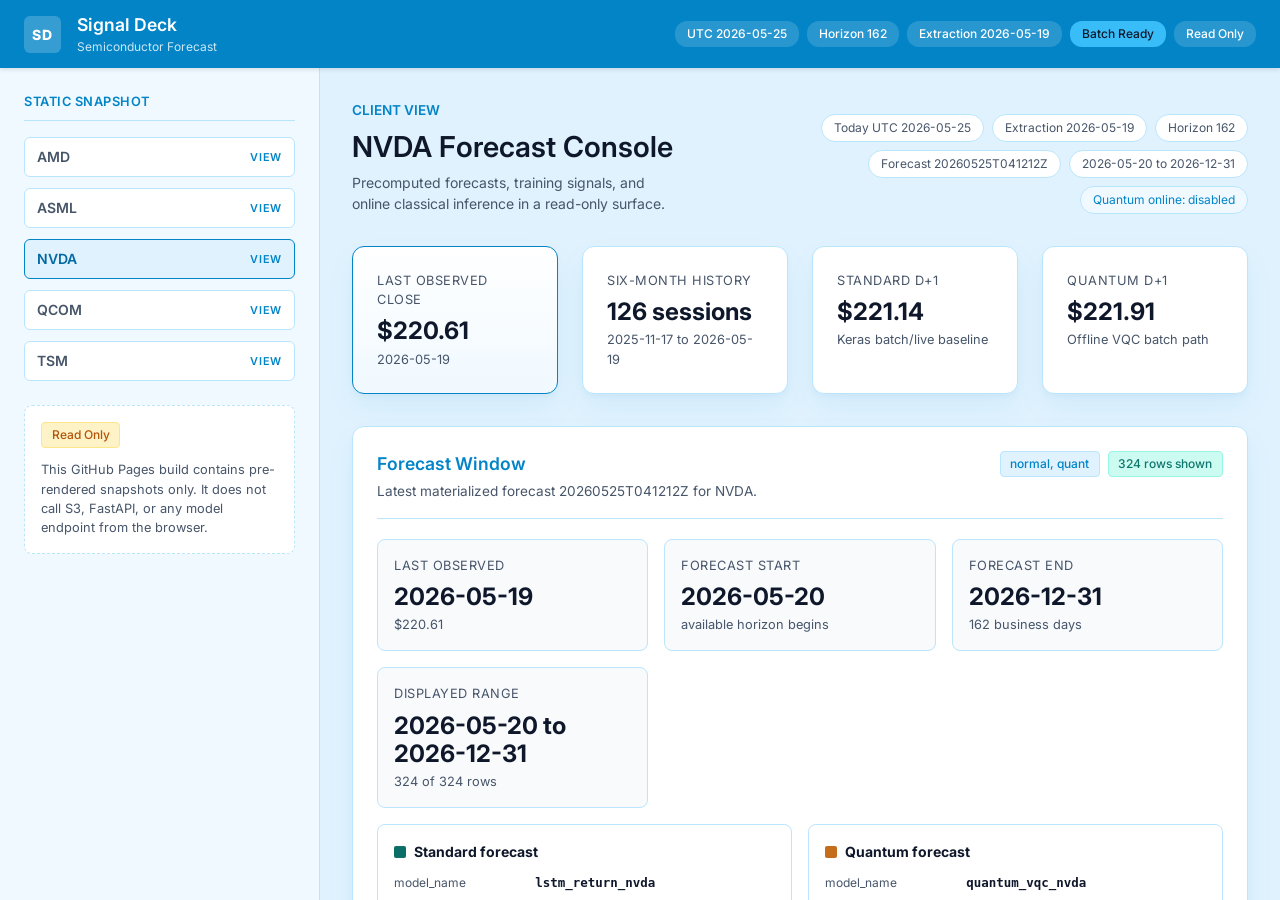
==== commit a8c7d4b7: "Update on predict" ====
--- a/site/index.html
+++ b/site/index.html
@@ -18,9 +18,9 @@
           </div>
         </div>
         <div class="sd-chips">
-          <div class="sd-chip">UTC 2026-05-24</div>
-          <div class="sd-chip">Horizon 30</div>
-          <div class="sd-chip">Extraction 2026-05-23</div>
+          <div class="sd-chip">UTC 2026-05-25</div>
+          <div class="sd-chip">Horizon 162</div>
+          <div class="sd-chip">Extraction 2026-05-19</div>
           <div class="sd-chip sd-chip-accent">Batch Ready</div>
           <div class="sd-badge-locked">Read Only</div>
         </div>
@@ -33,45 +33,45 @@
           <div class="brand-sub">Semiconductor Forecast Client View</div>
         </div>
 
-
+        
         <div class="filter-panel">
           <div class="filter-title">Static Snapshot</div>
           <div class="static-nav">
-
+            
             <a
               class="static-nav-link "
               href="index.html?symbol=AMD"
             >AMD</a>
-
+            
             <a
               class="static-nav-link "
               href="index.html?symbol=ASML"
             >ASML</a>
-
+            
             <a
               class="static-nav-link static-nav-link-active"
               href="index.html?symbol=NVDA"
             >NVDA</a>
-
+            
             <a
               class="static-nav-link "
               href="index.html?symbol=QCOM"
             >QCOM</a>
-
+            
             <a
               class="static-nav-link "
               href="index.html?symbol=TSM"
             >TSM</a>
-
+            
           </div>
         </div>
-
+        
 
         <div class="read-only-note">
           <div class="pill pill-locked">Read Only</div>
-
-          <p>This GitHub Pages build contains pre-rendered snapshots only. It does not require external services from the browser.</p>
-
+          
+          <p>This GitHub Pages build contains pre-rendered snapshots only. It does not call S3, FastAPI, or any model endpoint from the browser.</p>
+          
         </div>
       </aside>
 
@@ -80,51 +80,124 @@
           <div>
             <div class="eyebrow">Client View</div>
             <h1>NVDA Forecast Console</h1>
-            <p>Precomputed forecasts and training signals in a read-only static surface.</p>
+            <p>Precomputed forecasts, training signals, and online classical inference in a read-only surface.</p>
           </div>
           <div class="hero-meta">
-            <div class="meta-chip">Today UTC 2026-05-24</div>
-            <div class="meta-chip">Extraction 2026-05-23</div>
-            <div class="meta-chip">Horizon 30</div>
-
-            <div class="meta-chip">Forecast 20260524T005332Z</div>
-
-            <div class="meta-chip meta-chip-accent">Static snapshot</div>
+            <div class="meta-chip">Today UTC 2026-05-25</div>
+            <div class="meta-chip">Extraction 2026-05-19</div>
+            <div class="meta-chip">Horizon 162</div>
+            
+            <div class="meta-chip">Forecast 20260525T041212Z</div>
+            <div class="meta-chip">2026-05-20 to 2026-12-31</div>
+            
+            <div class="meta-chip meta-chip-accent">Quantum online: disabled</div>
           </div>
         </header>
 
-
+        
 
         <section class="metrics-grid">
-
+          
           <article class="metric-card metric-card-primary">
             <div class="metric-label">Last Observed Close</div>
-            <div class="metric-value">$186.50</div>
-            <div class="metric-sub">2025-12-31</div>
+            <div class="metric-value">$220.61</div>
+            <div class="metric-sub">2026-05-19</div>
           </article>
-
+          
           <article class="metric-card ">
             <div class="metric-label">Six-Month History</div>
             <div class="metric-value">126 sessions</div>
-            <div class="metric-sub">2025-07-03 to 2025-12-31</div>
+            <div class="metric-sub">2025-11-17 to 2026-05-19</div>
           </article>
-
+          
           <article class="metric-card ">
             <div class="metric-label">Standard D+1</div>
-            <div class="metric-value">$178.03</div>
-            <div class="metric-sub">Keras snapshot baseline</div>
+            <div class="metric-value">$221.14</div>
+            <div class="metric-sub">Keras batch/live baseline</div>
           </article>
-
+          
           <article class="metric-card ">
             <div class="metric-label">Quantum D+1</div>
-            <div class="metric-value">$184.81</div>
+            <div class="metric-value">$221.91</div>
             <div class="metric-sub">Offline VQC batch path</div>
           </article>
-
+          
         </section>
 
-
-
+        
+        <section class="panel forecast-window-panel">
+          <div class="panel-head">
+            <div>
+              <div class="panel-title">Forecast Window</div>
+              <div class="panel-subtitle">
+                Latest materialized forecast 20260525T041212Z for NVDA.
+              </div>
+            </div>
+            <div class="panel-tags">
+              <span class="tag">normal, quant</span>
+              <span class="tag tag-teal">324 rows shown</span>
+            </div>
+          </div>
+          <div class="forecast-window-grid">
+            <article class="forecast-window-card">
+              <div class="metric-label">Last observed</div>
+              <div class="metric-value">2026-05-19</div>
+              <div class="metric-sub">$220.61</div>
+            </article>
+            <article class="forecast-window-card">
+              <div class="metric-label">Forecast start</div>
+              <div class="metric-value">2026-05-20</div>
+              <div class="metric-sub">available horizon begins</div>
+            </article>
+            <article class="forecast-window-card">
+              <div class="metric-label">Forecast end</div>
+              <div class="metric-value">2026-12-31</div>
+              <div class="metric-sub">162 business days</div>
+            </article>
+            <article class="forecast-window-card">
+              <div class="metric-label">Displayed range</div>
+              <div class="metric-value">2026-05-20 to 2026-12-31</div>
+              <div class="metric-sub">
+                324 of 324 rows
+              </div>
+            </article>
+          </div>
+          
+          <div class="model-meta-grid">
+            
+            <article class="model-meta-card model-meta-card-normal">
+              <div class="model-meta-head">
+                <span class="legend-swatch" style="background: #0b6e69"></span>
+                <strong>Standard forecast</strong>
+              </div>
+              <dl class="model-meta-list">
+                <div><dt>model_name</dt><dd>lstm_return_nvda</dd></div>
+                <div><dt>feature_input_mode</dt><dd>sequence_price</dd></div>
+                <div><dt>target_mode</dt><dd>return</dd></div>
+                <div><dt>sequence_input_kind</dt><dd>scaled_price</dd></div>
+              </dl>
+            </article>
+            
+            <article class="model-meta-card model-meta-card-quant">
+              <div class="model-meta-head">
+                <span class="legend-swatch" style="background: #c46d1a"></span>
+                <strong>Quantum forecast</strong>
+              </div>
+              <dl class="model-meta-list">
+                <div><dt>model_name</dt><dd>quantum_vqc_nvda</dd></div>
+                <div><dt>feature_input_mode</dt><dd>n/a</dd></div>
+                <div><dt>target_mode</dt><dd>n/a</dd></div>
+                <div><dt>sequence_input_kind</dt><dd>n/a</dd></div>
+              </dl>
+            </article>
+            
+          </div>
+          
+        </section>
+        
+
+        
+        
 <section class="panel forecast-dashboard-panel">
   <div class="forecast-dashboard-header">
     <div>
@@ -133,85 +206,82 @@
       <p>Model comparison, execution performance, price forecast, directional accuracy, and guardrail transparency.</p>
     </div>
     <div class="forecast-dashboard-meta">
-      <span>Last close $186.50</span>
-      <span>30 business days</span>
+      <span>Last close $220.61</span>
+      <span>Observed 2026-05-19</span>
+      <span>2026-05-20 to 2026-12-31</span>
+      <span>Forecast 20260525T041212Z</span>
+      <span>162 business days</span>
       <span class="badge badge-proxy">Price proxy in use</span>
     </div>
   </div>
 
-
+  
   <div class="forecast-alert-stack">
-
-
-<article class="forecast-alert forecast-alert-warning">
-  <strong>Guardrail activity is elevated</strong>
-  <p>Warning: many steps activated volatility guardrails. Final prices reflect the cumulative cap and may not represent the models&#39; unconstrained predictions.</p>
-</article>
-
-
-
+    
+    
 <article class="forecast-alert forecast-alert-proxy">
   <strong>VQC uses a price proxy</strong>
   <p>The VQC does not directly predict price in this view. It predicts movement direction or volatility, which is converted into an approximate price estimate.</p>
 </article>
 
-
+    
   </div>
-
+  
 
   <div class="executive-kpi-grid">
-
-
+    
+    
 <article class="executive-kpi executive-kpi-neutral">
   <div class="metric-label">Total LSTM runtime</div>
-  <div class="executive-kpi-value">1.41s</div>
-  <div class="metric-sub">47.0ms per step</div>
+  <div class="executive-kpi-value">6.56s</div>
+  <div class="metric-sub">40.5ms per step</div>
 </article>
 
-
-
+    
+    
 <article class="executive-kpi executive-kpi-neutral">
   <div class="metric-label">Total VQC runtime</div>
-  <div class="executive-kpi-value">4.01s</div>
-  <div class="metric-sub">133.7ms per step</div>
+  <div class="executive-kpi-value">20.94s</div>
+  <div class="metric-sub">129.2ms per step</div>
 </article>
 
-
-
+    
+    
 <article class="executive-kpi executive-kpi-neutral">
   <div class="metric-label">Runtime ratio</div>
-  <div class="executive-kpi-value">2.8x</div>
+  <div class="executive-kpi-value">3.2x</div>
   <div class="metric-sub">VQC / LSTM per step</div>
 </article>
 
-
-
+    
+    
 <article class="executive-kpi executive-kpi-neutral">
   <div class="metric-label">Forecast horizon</div>
-  <div class="executive-kpi-value">30</div>
+  <div class="executive-kpi-value">162</div>
   <div class="metric-sub">business days</div>
 </article>
 
-
-
-<article class="executive-kpi executive-kpi-negative">
+    
+    
+<article class="executive-kpi executive-kpi-positive">
   <div class="metric-label">LSTM cumulative return</div>
-  <div class="executive-kpi-value">-37.1%</div>
+  <div class="executive-kpi-value">+15.4%</div>
   <div class="metric-sub">vs last observed close</div>
 </article>
 
-
-
+    
+    
 <article class="executive-kpi executive-kpi-negative">
   <div class="metric-label">VQC cumulative return</div>
-  <div class="executive-kpi-value">-6.9%</div>
+  <div class="executive-kpi-value">-8.8%</div>
   <div class="metric-sub">vs last observed close</div>
 </article>
 
-
+    
   </div>
 
   <div class="forecast-dashboard-tabs" aria-label="Forecast dashboard sections">
+    <span>Forecast Window</span>
     <span>Runtime Performance</span>
     <span>Price Forecast</span>
     <span>Directional Accuracy</span>
@@ -219,107 +289,119 @@
   </div>
 
   <div class="forecast-section-grid">
-
+    
+<section class="forecast-section">
+  <div class="section-kicker">Forecast Window</div>
+  <h3>Materialized Range</h3>
+  <dl class="metric-list">
+    <div><dt>Last observed</dt><dd>2026-05-19</dd></div>
+    <div><dt>Forecast start</dt><dd>2026-05-20</dd></div>
+    <div><dt>Forecast end</dt><dd>2026-12-31</dd></div>
+    <div><dt>Generated at</dt><dd>20260525T041212Z</dd></div>
+  </dl>
+</section>
+
+    
 <section class="forecast-section runtime-section">
   <div class="section-kicker">Runtime Performance</div>
   <h3>Execution Cost</h3>
   <div class="runtime-ratio">
-    <span>2.8x</span>
+    <span>3.2x</span>
     <small>VQC / LSTM per step</small>
   </div>
   <div class="model-bar-stack">
-
+    
     <div class="model-bar-row">
       <div class="model-bar-label">
         <strong>LSTM</strong>
-        <span>47.0ms avg</span>
+        <span>40.5ms avg</span>
       </div>
       <div class="model-bar-track">
-        <span class="model-bar-fill model-bar-normal" style="width: 35.2%;"></span>
+        <span class="model-bar-fill model-bar-normal" style="width: 31.3%;"></span>
       </div>
     </div>
-
+    
     <div class="model-bar-row">
       <div class="model-bar-label">
         <strong>VQC</strong>
-        <span>133.7ms avg</span>
+        <span>129.2ms avg</span>
       </div>
       <div class="model-bar-track">
         <span class="model-bar-fill model-bar-quant" style="width: 100%;"></span>
       </div>
     </div>
-
+    
   </div>
-
+  
 </section>
 
-
+    
 <section class="forecast-section">
   <div class="section-kicker">Price Forecast</div>
   <h3>Horizon Outcome</h3>
   <div class="forecast-model-list">
-
+    
     <article class="forecast-model-row">
       <div>
         <strong>LSTM - Keras</strong>
         <span>LSTM final price</span>
       </div>
-      <div class="model-outcome model-outcome-negative">
-        <span aria-hidden="true">â†“</span>
-        -37.1%
+      <div class="model-outcome model-outcome-positive">
+        <span aria-hidden="true">↑</span>
+        +15.4%
       </div>
       <div class="badge-row">
-
-
+        
+        
       </div>
     </article>
-
+    
     <article class="forecast-model-row">
       <div>
         <strong>VQC - Qiskit</strong>
         <span>VQC estimated price</span>
       </div>
       <div class="model-outcome model-outcome-negative">
-        <span aria-hidden="true">â†“</span>
-        -6.9%
+        <span aria-hidden="true">↓</span>
+        -8.8%
       </div>
       <div class="badge-row">
-
+        
         <span class="badge badge-proxy">Yes, directional_return_proxy_shrunk_mean_abs_20d_from_quant_signal</span>
       </div>
     </article>
-
+    
   </div>
 </section>
 
-
+    
 <section class="forecast-section">
   <div class="section-kicker">Directional Accuracy</div>
   <h3>Movement Signal</h3>
   <div class="direction-grid">
-
+    
     <article class="direction-card">
       <div class="direction-topline">
         <strong>LSTM</strong>
-        <span>0.0% up rate</span>
+        <span>100.0% up rate</span>
       </div>
       <div class="direction-meter" aria-label="LSTM up rate">
-        <span style="width: 0.0%;"></span>
+        <span style="width: 100.0%;"></span>
       </div>
-      <small>11/30 guardrail steps</small>
+      <small>0/162 guardrail steps</small>
     </article>
-
+    
     <article class="direction-card">
       <div class="direction-topline">
         <strong>VQC</strong>
-        <span>33.3% up rate</span>
+        <span>8.6% up rate</span>
       </div>
       <div class="direction-meter" aria-label="VQC up rate">
-        <span style="width: 33.3%;"></span>
+        <span style="width: 8.6%;"></span>
       </div>
-      <small>0/30 guardrail steps</small>
+      <small>0/162 guardrail steps</small>
     </article>
-
+    
   </div>
 </section>
 
@@ -328,15 +410,15 @@
   <section class="technical-note">
     <div>
       <div class="section-kicker">Technical explanation</div>
-      <p>The VQC is approximately 2.8x slower than the LSTM per step. Over 30 steps, the total runtime difference is approximately 2.60s. This is expected because each VQC step may involve running a variational quantum circuit, sampler execution, transpilation, and bitstring interpretation, while the LSTM mainly performs optimized matrix operations.</p>
-
+      <p>The VQC is approximately 3.2x slower than the LSTM per step. Over 162 steps, the total runtime difference is approximately 14.38s. This is expected because each VQC step may involve running a variational quantum circuit, sampler execution, transpilation, and bitstring interpretation, while the LSTM mainly performs optimized matrix operations.</p>
+      
       <p>The VQC is approximately a direction and volatility model in this interface. Its output is converted into an estimated price path through the configured proxy, so it should not be read as a direct price regression.</p>
-
-
+      
+      
     </div>
   </section>
 
-
+  
 <section class="forecast-section detailed-comparison-section">
   <div class="section-kicker">Detailed Comparison</div>
   <h3>Model Comparison Table</h3>
@@ -357,45 +439,45 @@
         </tr>
       </thead>
       <tbody>
-
+        
         <tr>
           <td><strong>LSTM - Keras</strong></td>
           <td>keras_lstm_regression</td>
-          <td>1.41s</td>
-          <td>47.0ms</td>
-          <td>40.0ms</td>
-          <td>176.1ms</td>
-          <td>0.0%</td>
-          <td class="comparison-return comparison-return-negative">
-            -37.1%
-
+          <td>6.56s</td>
+          <td>40.5ms</td>
+          <td>37.3ms</td>
+          <td>167.1ms</td>
+          <td>100.0%</td>
+          <td class="comparison-return comparison-return-positive">
+            +15.4%
+            
           </td>
-          <td>11/30</td>
+          <td>0/162</td>
           <td>
             No
-
+            
           </td>
         </tr>
-
+        
         <tr>
           <td><strong>VQC - Qiskit</strong></td>
           <td>quantum_vqc_direction</td>
-          <td>4.01s</td>
-          <td>133.7ms</td>
-          <td>89.9ms</td>
-          <td>253.7ms</td>
-          <td>33.3%</td>
+          <td>20.94s</td>
+          <td>129.2ms</td>
+          <td>79.1ms</td>
+          <td>268.6ms</td>
+          <td>8.6%</td>
           <td class="comparison-return comparison-return-negative">
-            -6.9%
-
+            -8.8%
+            
           </td>
-          <td>0/30</td>
+          <td>0/162</td>
           <td>
             Yes, directional_return_proxy_shrunk_mean_abs_20d_from_quant_signal
             <span class="badge badge-proxy">Price proxy</span>
           </td>
         </tr>
-
+        
       </tbody>
     </table>
   </div>
@@ -403,7 +485,7 @@
 
 </section>
 
-
+        
 
         <section class="panel">
           <div class="panel-head">
@@ -417,7 +499,7 @@
             </div>
           </div>
 
-
+          
           <div class="table-wrap">
             <table class="data-table">
               <thead>
@@ -435,43 +517,43 @@
                 </tr>
               </thead>
               <tbody>
-
+                
                 <tr class="row-selected">
                   <td><strong>NVDA</strong></td>
                   <td class="num">
-
-                    $186.50
-
+                    
+                    $220.61
+                    
                   </td>
                   <td class="num">
-
-                    $178.03
-
+                    
+                    $221.14
+                    
                   </td>
-                  <td class="num negative-text">
-
-                    -4.54%
-
+                  <td class="num positive-text">
+                    
+                    +0.24%
+                    
                   </td>
                   <td class="num">
-
-                    $117.30
-
+                    
+                    $254.63
+                    
                   </td>
                   <td class="num">
-
-                    $184.81
-
+                    
+                    $221.91
+                    
                   </td>
-                  <td class="num negative-text">
-
-                    -0.91%
-
+                  <td class="num positive-text">
+                    
+                    +0.59%
+                    
                   </td>
                   <td>
-
-                    yes (4.54%)
-
+                    
+                    no
+                    
                   </td>
                   <td><span class="status-pill">standard + quantum</span></td>
                   <td>
@@ -481,45 +563,45 @@
                     >view</a>
                   </td>
                 </tr>
-
+                
                 <tr class="">
                   <td><strong>AMD</strong></td>
                   <td class="num">
-
-                    --
-
+                    
+                    $414.05
+                    
                   </td>
                   <td class="num">
-
-                    --
-
+                    
+                    $412.93
+                    
                   </td>
-                  <td class="num ">
-
-                    --
-
+                  <td class="num negative-text">
+                    
+                    -0.27%
+                    
                   </td>
                   <td class="num">
-
-                    --
-
+                    
+                    $361.12
+                    
                   </td>
                   <td class="num">
-
-                    --
-
+                    
+                    $408.99
+                    
                   </td>
-                  <td class="num ">
-
-                    --
-
+                  <td class="num negative-text">
+                    
+                    -1.22%
+                    
                   </td>
                   <td>
-
+                    
                     no
-
+                    
                   </td>
-                  <td><span class="status-pill">unavailable</span></td>
+                  <td><span class="status-pill">standard + quantum</span></td>
                   <td>
                     <a
                       class="table-link"
@@ -527,45 +609,45 @@
                     >view</a>
                   </td>
                 </tr>
-
+                
                 <tr class="">
                   <td><strong>ASML</strong></td>
                   <td class="num">
-
-                    --
-
+                    
+                    $1459.44
+                    
                   </td>
                   <td class="num">
-
-                    --
-
+                    
+                    $1461.23
+                    
                   </td>
-                  <td class="num ">
-
-                    --
-
+                  <td class="num positive-text">
+                    
+                    +0.12%
+                    
                   </td>
                   <td class="num">
-
-                    --
-
+                    
+                    $1569.41
+                    
                   </td>
                   <td class="num">
-
-                    --
-
+                    
+                    $1449.45
+                    
                   </td>
-                  <td class="num ">
-
-                    --
-
+                  <td class="num negative-text">
+                    
+                    -0.68%
+                    
                   </td>
                   <td>
-
+                    
                     no
-
+                    
                   </td>
-                  <td><span class="status-pill">unavailable</span></td>
+                  <td><span class="status-pill">standard + quantum</span></td>
                   <td>
                     <a
                       class="table-link"
@@ -573,45 +655,45 @@
                     >view</a>
                   </td>
                 </tr>
-
+                
                 <tr class="">
                   <td><strong>QCOM</strong></td>
                   <td class="num">
-
-                    --
-
+                    
+                    $195.61
+                    
                   </td>
                   <td class="num">
-
-                    --
-
+                    
+                    $195.75
+                    
                   </td>
-                  <td class="num ">
-
-                    --
-
+                  <td class="num positive-text">
+                    
+                    +0.07%
+                    
                   </td>
                   <td class="num">
-
-                    --
-
+                    
+                    $204.29
+                    
                   </td>
                   <td class="num">
-
-                    --
-
+                    
+                    $198.14
+                    
                   </td>
-                  <td class="num ">
-
-                    --
-
+                  <td class="num positive-text">
+                    
+                    +1.29%
+                    
                   </td>
                   <td>
-
+                    
                     no
-
+                    
                   </td>
-                  <td><span class="status-pill">unavailable</span></td>
+                  <td><span class="status-pill">standard + quantum</span></td>
                   <td>
                     <a
                       class="table-link"
@@ -619,45 +701,45 @@
                     >view</a>
                   </td>
                 </tr>
-
+                
                 <tr class="">
                   <td><strong>TSM</strong></td>
                   <td class="num">
-
-                    --
-
+                    
+                    $392.61
+                    
                   </td>
                   <td class="num">
-
-                    --
-
+                    
+                    $392.77
+                    
                   </td>
-                  <td class="num ">
-
-                    --
-
+                  <td class="num positive-text">
+                    
+                    +0.04%
+                    
                   </td>
                   <td class="num">
-
-                    --
-
+                    
+                    $402.67
+                    
                   </td>
                   <td class="num">
-
-                    --
-
+                    
+                    $394.77
+                    
                   </td>
-                  <td class="num ">
-
-                    --
-
+                  <td class="num positive-text">
+                    
+                    +0.55%
+                    
                   </td>
                   <td>
-
+                    
                     no
-
+                    
                   </td>
-                  <td><span class="status-pill">unavailable</span></td>
+                  <td><span class="status-pill">standard + quantum</span></td>
                   <td>
                     <a
                       class="table-link"
@@ -665,11 +747,11 @@
                     >view</a>
                   </td>
                 </tr>
-
+                
               </tbody>
             </table>
           </div>
-
+          
         </section>
 
         <section class="panel panel-chart panel-chart-hero">
@@ -677,9 +759,9 @@
             <div>
               <div class="panel-title">Six-Month Market Context</div>
               <div class="panel-subtitle">
-
-                Observed closes from 2025-07-03 to 2025-12-31, followed by standard and quantum forward paths generated at 20260524T005332Z.
-
+                
+                Observed closes from 2025-11-17 to 2026-05-19, followed by standard and quantum paths from 2026-05-20 to 2026-12-31 generated at 20260525T041212Z.
+                
               </div>
             </div>
             <div class="panel-tags">
@@ -688,70 +770,85 @@
             </div>
           </div>
 
-
-          <svg class="forecast-chart forecast-chart-hero" viewBox="0 0 920.0 320.0" preserveAspectRatio="none" aria-label="Six-month market context chart">
-
+          
+          <svg class="forecast-chart forecast-chart-hero" viewBox="0 0 920.0 320.0" preserveAspectRatio="xMidYMid meet" aria-label="Six-month market context chart">
+            
             <line x1="0" x2="920.0" y1="30.0" y2="30.0" class="chart-guide"></line>
-            <text x="8" y="24.0" class="chart-label">$207.04</text>
-
-            <line x1="0" x2="920.0" y1="160.0" y2="160.0" class="chart-guide"></line>
-            <text x="8" y="154.0" class="chart-label">$162.17</text>
-
+            <text x="8" y="24.0" class="chart-label">$261.78</text>
+            
+            <line x1="0" x2="920.0" y1="94.99999999999997" y2="94.99999999999997" class="chart-guide"></line>
+            <text x="8" y="88.99999999999997" class="chart-label">$235.84</text>
+            
+            <line x1="0" x2="920.0" y1="159.99999999999997" y2="159.99999999999997" class="chart-guide"></line>
+            <text x="8" y="153.99999999999997" class="chart-label">$209.90</text>
+            
+            <line x1="0" x2="920.0" y1="225.0" y2="225.0" class="chart-guide"></line>
+            <text x="8" y="219.0" class="chart-label">$183.96</text>
+            
             <line x1="0" x2="920.0" y1="290.0" y2="290.0" class="chart-guide"></line>
-            <text x="8" y="284.0" class="chart-label">$117.30</text>
-
-            <line x1="723.5483870967743" x2="723.5483870967743" y1="0" y2="320.0" class="chart-boundary"></line>
-            <polyline points="30.00,168.21 35.55,171.39 41.10,166.29 46.65,157.95 52.19,154.42 57.74,152.04 63.29,154.50 68.84,135.29 74.39,133.35 79.94,128.63 85.48,130.34 91.03,133.32 96.58,145.93 102.13,135.06 107.68,126.48 113.23,127.18 118.77,117.76 124.32,121.36 129.87,110.46 135.42,114.52 140.97,126.54 146.52,108.35 152.06,113.39 157.61,110.03 163.16,106.12 168.71,100.52 174.26,102.38 179.81,99.19 185.35,103.74 190.90,102.49 196.45,107.04 202.00,102.52 207.55,120.98 213.10,121.67 218.65,122.89 224.19,114.17 229.74,108.90 235.29,103.22 240.84,103.71 246.39,107.85 251.94,125.21 257.48,135.06 263.03,135.52 268.58,132.51 274.13,145.95 279.68,142.22 285.23,135.12 290.77,116.08 296.32,116.55 301.87,114.66 307.42,114.87 312.97,123.18 318.52,136.48 324.06,119.24 329.61,117.99 335.16,97.89 340.71,112.90 346.26,117.13 351.81,115.04 357.35,113.59 362.90,102.99 368.45,89.28 374.00,87.37 379.55,82.59 385.10,86.27 390.65,92.29 396.19,93.74 401.74,81.95 407.29,71.93 412.84,99.19 418.39,84.24 423.94,108.26 429.48,108.84 435.03,103.10 440.58,99.02 446.13,100.70 451.68,104.99 457.23,107.53 462.77,102.09 468.32,90.21 473.87,75.05 479.42,47.41 484.97,30.00 490.52,42.02 496.06,43.18 501.61,30.46 507.16,54.19 512.71,64.28 518.26,84.93 523.81,84.73 529.35,53.15 534.90,70.22 540.45,68.36 546.00,88.47 551.55,78.88 557.10,89.22 562.65,104.41 568.19,89.45 573.74,106.49 579.29,111.59 584.84,100.96 590.39,114.66 595.94,107.59 601.48,117.04 607.03,108.58 612.58,104.12 618.13,109.53 623.68,98.55 629.23,101.36 634.77,92.27 640.32,93.95 645.87,97.39 651.42,105.65 656.97,122.78 662.52,119.10 668.06,114.95 673.61,134.60 679.16,125.32 684.71,105.48 690.26,97.65 695.81,81.66 701.35,83.40 706.90,77.84 712.45,84.53 718.00,86.50 723.55,89.51" fill="none" stroke="#174b83" stroke-width="3.2" stroke-linecap="round" stroke-linejoin="round"></polyline>
-
-            <polyline points="723.55,89.51 729.10,114.06 734.65,140.21 740.19,167.20 745.74,186.63 751.29,199.07 756.84,207.88 762.39,218.30 767.94,227.93 773.48,237.17 779.03,246.35 784.58,255.08 790.13,259.86 795.68,263.83 801.23,267.26 806.77,270.23 812.32,272.82 817.87,275.10 823.42,277.12 828.97,278.91 834.52,280.52 840.06,281.96 845.61,283.25 851.16,284.41 856.71,285.47 862.26,286.42 867.81,287.28 873.35,288.06 878.90,288.77 884.45,289.42 890.00,290.00" fill="none" stroke="#0b6e69" stroke-width="3" stroke-dasharray="" stroke-linecap="round" stroke-linejoin="round"></polyline>
-
-            <polyline points="723.55,89.51 729.10,94.42 734.65,99.08 740.19,103.34 745.74,107.46 751.29,103.64 756.84,107.42 762.39,111.05 767.94,114.44 773.48,117.40 779.03,120.24 784.58,122.96 790.13,125.24 795.68,123.18 801.23,124.84 806.77,126.34 812.32,125.14 817.87,126.31 823.42,127.38 828.97,128.34 834.52,127.42 840.06,128.29 845.61,129.07 851.16,128.36 856.71,127.72 862.26,127.13 867.81,127.66 873.35,128.13 878.90,127.71 884.45,127.34 890.00,127.01" fill="none" stroke="#c46d1a" stroke-width="3" stroke-dasharray="9 6" stroke-linecap="round" stroke-linejoin="round"></polyline>
-
-
-            <text x="30.0" y="314.0" text-anchor="middle" class="chart-label">2025-07-03</text>
-
-            <text x="723.5483870967743" y="314.0" text-anchor="middle" class="chart-label">2025-12-31</text>
-
-            <text x="890.0000000000001" y="314.0" text-anchor="middle" class="chart-label">2026-02-11</text>
-
+            <text x="8" y="284.0" class="chart-label">$158.01</text>
+            
+            <line x1="0" x2="920.0" y1="133.15974426404605" y2="133.15974426404605" class="chart-base"></line>
+            <text x="8" y="147.15974426404605" class="chart-base-label">Last close $220.61</text>
+            <line x1="404.56445993031355" x2="404.56445993031355" y1="0" y2="320.0" class="chart-boundary"></line>
+            <polyline points="30.00,218.37 33.00,231.50 35.99,218.57 38.99,233.31 41.99,237.72 44.98,228.52 47.98,240.37 50.98,234.26 53.97,242.43 56.97,235.11 59.97,231.25 62.96,235.94 65.96,226.44 68.95,228.87 71.95,221.01 74.95,222.46 77.94,225.44 80.94,232.58 83.94,247.39 86.93,244.21 89.93,240.62 92.93,257.61 95.92,249.59 98.92,232.43 101.92,225.67 104.91,211.83 107.91,213.34 110.91,208.53 113.90,214.32 116.90,216.02 119.90,218.62 122.89,212.74 125.89,214.57 128.89,216.77 131.88,212.09 134.88,222.28 137.87,222.73 140.87,222.53 143.87,220.35 146.86,227.04 149.86,217.25 152.86,219.30 155.85,239.75 158.85,226.59 161.85,222.78 164.84,215.69 167.84,218.70 170.84,213.56 173.83,206.05 176.83,203.57 179.83,207.02 182.82,220.85 185.82,234.06 188.82,249.47 191.81,255.26 194.81,221.36 197.80,209.76 200.80,213.51 203.80,209.73 206.79,217.52 209.79,227.87 212.79,222.46 215.78,214.92 218.78,215.12 221.78,210.31 224.77,205.97 227.77,202.71 230.77,195.92 233.76,222.66 236.76,241.95 239.76,228.70 242.75,234.79 245.75,227.29 248.75,226.54 251.74,240.37 254.74,228.27 257.74,222.96 260.73,219.80 263.73,227.04 266.72,234.28 269.72,226.84 272.72,230.08 275.71,233.91 278.71,238.52 281.71,253.20 284.70,245.84 287.70,246.94 290.70,238.22 293.69,256.86 296.69,266.18 299.69,272.07 302.68,248.94 305.68,245.56 308.68,241.45 311.67,240.82 314.67,239.67 317.67,229.70 320.66,225.11 323.66,213.29 326.66,211.58 329.65,193.54 332.65,187.63 335.64,188.93 338.64,180.59 341.64,179.64 344.63,185.10 347.63,178.54 350.63,185.70 353.62,164.08 356.62,143.18 359.62,151.80 362.61,161.62 365.61,185.88 368.61,188.68 371.60,188.61 374.60,193.57 377.60,165.18 380.59,155.99 383.59,146.71 386.59,136.09 389.58,132.73 392.58,120.08 395.57,95.25 398.57,121.36 401.57,128.88 404.56,133.16" fill="none" stroke="#174b83" stroke-width="3.2" stroke-linecap="round" stroke-linejoin="round"></polyline>
+            
+            <polyline points="404.56,133.16 407.56,131.82 410.56,130.52 413.55,129.26 416.55,128.02 419.55,126.82 422.54,125.64 425.54,124.50 428.54,123.37 431.53,122.28 434.53,121.20 437.53,120.15 440.52,119.13 443.52,118.12 446.52,117.13 449.51,116.16 452.51,115.21 455.51,114.28 458.50,113.37 461.50,112.47 464.49,111.58 467.49,110.72 470.49,109.86 473.48,109.02 476.48,108.20 479.48,107.39 482.47,106.59 485.47,105.80 488.47,105.03 491.46,104.26 494.46,103.51 497.46,102.77 500.45,102.04 503.45,101.32 506.45,100.61 509.44,99.91 512.44,99.22 515.44,98.54 518.43,97.86 521.43,97.20 524.43,96.54 527.42,95.90 530.42,95.26 533.41,94.62 536.41,94.00 539.41,93.38 542.40,92.77 545.40,92.17 548.40,91.58 551.39,90.99 554.39,90.41 557.39,89.83 560.38,89.26 563.38,88.70 566.38,88.14 569.37,87.59 572.37,87.04 575.37,86.50 578.36,85.97 581.36,85.44 584.36,84.91 587.35,84.39 590.35,83.88 593.34,83.37 596.34,82.87 599.34,82.37 602.33,81.87 605.33,81.38 608.33,80.90 611.32,80.42 614.32,79.94 617.32,79.47 620.31,79.00 623.31,78.54 626.31,78.08 629.30,77.62 632.30,77.17 635.30,76.72 638.29,76.27 641.29,75.83 644.29,75.39 647.28,74.96 650.28,74.53 653.28,74.10 656.27,73.68 659.27,73.26 662.26,72.84 665.26,72.43 668.26,72.02 671.25,71.61 674.25,71.20 677.25,70.80 680.24,70.40 683.24,70.01 686.24,69.62 689.23,69.23 692.23,68.84 695.23,68.45 698.22,68.07 701.22,67.69 704.22,67.32 707.21,66.94 710.21,66.57 713.21,66.20 716.20,65.84 719.20,65.47 722.20,65.11 725.19,64.75 728.19,64.40 731.18,64.04 734.18,63.69 737.18,63.34 740.17,62.99 743.17,62.65 746.17,62.30 749.16,61.96 752.16,61.62 755.16,61.29 758.15,60.95 761.15,60.62 764.15,60.29 767.14,59.96 770.14,59.63 773.14,59.31 776.13,58.98 779.13,58.66 782.13,58.34 785.12,58.03 788.12,57.71 791.11,57.40 794.11,57.09 797.11,56.78 800.10,56.47 803.10,56.16 806.10,55.86 809.09,55.55 812.09,55.25 815.09,54.95 818.08,54.65 821.08,54.35 824.08,54.06 827.07,53.77 830.07,53.47 833.07,53.18 836.06,52.89 839.06,52.61 842.06,52.32 845.05,52.04 848.05,51.75 851.05,51.47 854.04,51.19 857.04,50.91 860.03,50.63 863.03,50.36 866.03,50.08 869.02,49.81 872.02,49.54 875.02,49.27 878.01,49.00 881.01,48.73 884.01,48.46 887.00,48.20 890.00,47.93" fill="none" stroke="#0b6e69" stroke-width="3" stroke-dasharray="" stroke-linecap="round" stroke-linejoin="round"></polyline>
+            <circle cx="890.0" cy="47.931034482758605" r="4.5" fill="#0b6e69" class="chart-endpoint"></circle>
+            
+            <polyline points="404.56,133.16 407.56,129.90 410.56,133.00 413.55,135.92 416.55,133.36 419.55,135.63 422.54,137.74 425.54,139.69 428.54,141.34 431.53,142.92 434.53,144.46 437.53,145.92 440.52,147.07 443.52,148.11 446.52,149.05 449.51,149.89 452.51,149.10 455.51,149.78 458.50,150.27 461.50,150.58 464.49,150.85 467.49,151.12 470.49,151.38 473.48,151.65 476.48,151.92 479.48,152.19 482.47,152.45 485.47,152.19 488.47,151.92 491.46,151.65 494.46,151.92 497.46,152.19 500.45,152.45 503.45,152.72 506.45,152.99 509.44,153.25 512.44,152.99 515.44,152.72 518.43,152.45 521.43,152.19 524.43,152.45 527.42,152.72 530.42,152.99 533.41,153.25 536.41,153.52 539.41,153.25 542.40,153.52 545.40,153.79 548.40,154.05 551.39,154.32 554.39,154.58 557.39,154.85 560.38,155.12 563.38,155.38 566.38,155.12 569.37,154.85 572.37,155.12 575.37,155.38 578.36,155.65 581.36,155.91 584.36,156.18 587.35,156.44 590.35,156.71 593.34,156.97 596.34,157.23 599.34,157.50 602.33,157.76 605.33,158.03 608.33,158.29 611.32,158.56 614.32,158.82 617.32,159.08 620.31,159.35 623.31,159.61 626.31,159.87 629.30,160.14 632.30,160.40 635.30,160.66 638.29,160.92 641.29,161.19 644.29,161.45 647.28,161.71 650.28,161.97 653.28,162.23 656.27,162.50 659.27,162.76 662.26,163.02 665.26,163.28 668.26,163.54 671.25,163.80 674.25,164.06 677.25,164.33 680.24,164.59 683.24,164.85 686.24,165.11 689.23,165.37 692.23,165.63 695.23,165.89 698.22,166.15 701.22,166.41 704.22,166.67 707.21,166.93 710.21,167.19 713.21,167.45 716.20,167.71 719.20,167.97 722.20,168.22 725.19,168.48 728.19,168.74 731.18,169.00 734.18,169.26 737.18,169.52 740.17,169.78 743.17,170.03 746.17,170.29 749.16,170.55 752.16,170.81 755.16,171.06 758.15,171.32 761.15,171.58 764.15,171.84 767.14,172.09 770.14,172.35 773.14,172.61 776.13,172.86 779.13,173.12 782.13,173.38 785.12,173.63 788.12,173.89 791.11,174.14 794.11,174.40 797.11,174.66 800.10,174.91 803.10,175.17 806.10,175.42 809.09,175.68 812.09,175.93 815.09,176.19 818.08,176.44 821.08,176.70 824.08,176.95 827.07,177.21 830.07,177.46 833.07,177.72 836.06,177.97 839.06,178.22 842.06,178.48 845.05,178.73 848.05,178.98 851.05,179.24 854.04,179.49 857.04,179.74 860.03,180.00 863.03,180.25 866.03,180.50 869.02,180.76 872.02,181.01 875.02,181.26 878.01,181.51 881.01,181.77 884.01,182.02 887.00,181.77 890.00,182.02" fill="none" stroke="#c46d1a" stroke-width="3" stroke-dasharray="9 6" stroke-linecap="round" stroke-linejoin="round"></polyline>
+            <circle cx="890.0" cy="182.01832164098755" r="4.5" fill="#c46d1a" class="chart-endpoint"></circle>
+            
+            
+            <text x="30.0" y="314.0" text-anchor="middle" class="chart-label">2025-11-17</text>
+            
+            <text x="404.56445993031355" y="314.0" text-anchor="middle" class="chart-label">2026-05-19</text>
+            
+            <text x="890.0" y="314.0" text-anchor="middle" class="chart-label">2026-12-31</text>
+            
           </svg>
-          <div class="legend-row">
-            <div class="legend-pill">
+          <div class="legend-row chart-summary-row">
+            <div class="legend-pill chart-summary-pill">
               <span class="legend-swatch" style="background: #174b83"></span>
               <span>historical close</span>
+              <strong>Last close $220.61</strong>
             </div>
-
-            <div class="legend-pill">
+            
+            <div class="legend-pill chart-summary-pill">
               <span class="legend-swatch" style="background: #0b6e69"></span>
               <span>Standard forecast</span>
-              <strong>D+1 $178.03</strong>
+              <strong>D+1 $221.14</strong>
+              <strong>End $254.63</strong>
+              <strong class="positive-text">End +15.42% ($+34.02)</strong>
             </div>
-
-            <div class="legend-pill">
+            
+            <div class="legend-pill chart-summary-pill">
               <span class="legend-swatch" style="background: #c46d1a"></span>
               <span>Quantum forecast</span>
-              <strong>D+1 $184.81</strong>
+              <strong>D+1 $221.91</strong>
+              <strong>End $201.11</strong>
+              <strong class="negative-text">End -8.84% ($-19.50)</strong>
             </div>
-
+            
           </div>
-
+          
         </section>
 
         <section class="comparison-grid">
-
-
+          
+          
           <article class="panel scenario-panel scenario-panel-normal">
             <div class="panel-head">
               <div>
                 <div class="panel-title">Standard Forecast</div>
                 <div class="panel-subtitle">
-                  Base close $186.50 on 2025-12-31
+                  Base close $220.61 on 2026-05-19
                 </div>
               </div>
               <div class="panel-tags">
                 <span class="tag">normal</span>
-                <span class="tag tag-amber">
-                  loss bias
+                <span class="tag tag-teal">
+                  gain bias
                 </span>
               </div>
             </div>
@@ -759,54 +856,52 @@
             <div class="scenario-topline">
               <div>
                 <div class="metric-label">D+1 estimate</div>
-                <div class="prediction-hero">$178.03</div>
-                <div class="prediction-line">2026-01-01</div>
+                <div class="prediction-hero">$221.14</div>
+                <div class="prediction-line">2026-05-20</div>
               </div>
-              <div class="delta-chip delta-chip-negative">
-                $-8.47
-                <span>(-4.54%)</span>
+              <div class="delta-chip delta-chip-positive">
+                +$0.53
+                <span>(+0.24%)</span>
               </div>
             </div>
 
-
+            
             <div class="scenario-band">
               Live standard interval:
               $178.03 to $194.97
             </div>
-
+            
 
             <dl class="metric-list scenario-metric-list">
-              <div><dt>Horizon end</dt><dd>$117.30 on 2026-02-11</dd></div>
-              <div><dt>Projected result</dt><dd>$-69.20 (-37.10%)</dd></div>
-              <div><dt>Best gain path</dt><dd>$178.03 on 2026-01-01 (-4.54%)</dd></div>
-              <div><dt>Worst loss path</dt><dd>$117.30 on 2026-02-11 (-37.10%)</dd></div>
+              <div><dt>Horizon end</dt><dd>$254.63 on 2026-12-31</dd></div>
+              <div><dt>Projected result</dt><dd>+$34.02 (+15.42%)</dd></div>
+              <div><dt>Best gain path</dt><dd>$254.63 on 2026-12-31 (+15.42%)</dd></div>
+              <div><dt>Worst loss path</dt><dd>$221.14 on 2026-05-20 (+0.24%)</dd></div>
             </dl>
 
             <div class="scenario-explain">
               <div class="scenario-explain-title">How it was acquired</div>
               <p>Generated from the offline Keras recursive forecast stored in `future_predict`, seeded by a 60-day close window.</p>
               <ul class="rule-list">
-
-                <li>The batch path rolls predicted closes forward for 30 business days.</li>
-
+                
+                <li>The batch path rolls predicted closes forward for 162 business days.</li>
+                
                 <li>The line shown here is directly materialized from the stored forecast dataset.</li>
-
-                <li>The stored D+1 Keras estimate also exposes a 95% interval for the first step.</li>
-
-                <li>The first offline standard step was constrained from $144.24 to $178.03 using a +/-4.54% daily return cap.</li>
-
-                <li>The stored D+1 standard estimate was also constrained by the recent realized volatility guardrail.</li>
-
+                
+                <li>The live D+1 Keras request also exposes a 95% interval for the first step.</li>
+                
+                <li>The live D+1 standard estimate was also constrained by the recent realized volatility guardrail.</li>
+                
               </ul>
             </div>
           </article>
-
+          
           <article class="panel scenario-panel scenario-panel-quant">
             <div class="panel-head">
               <div>
                 <div class="panel-title">Quantum Forecast</div>
                 <div class="panel-subtitle">
-                  Base close $186.50 on 2025-12-31
+                  Base close $220.61 on 2026-05-19
                 </div>
               </div>
               <div class="panel-tags">
@@ -820,38 +915,38 @@
             <div class="scenario-topline">
               <div>
                 <div class="metric-label">D+1 estimate</div>
-                <div class="prediction-hero">$184.81</div>
-                <div class="prediction-line">2026-01-01</div>
+                <div class="prediction-hero">$221.91</div>
+                <div class="prediction-line">2026-05-20</div>
               </div>
-              <div class="delta-chip delta-chip-negative">
-                $-1.69
-                <span>(-0.91%)</span>
+              <div class="delta-chip delta-chip-positive">
+                +$1.30
+                <span>(+0.59%)</span>
               </div>
             </div>
 
-
+            
 
             <dl class="metric-list scenario-metric-list">
-              <div><dt>Horizon end</dt><dd>$173.56 on 2026-02-11</dd></div>
-              <div><dt>Projected result</dt><dd>$-12.94 (-6.94%)</dd></div>
-              <div><dt>Best gain path</dt><dd>$184.81 on 2026-01-01 (-0.91%)</dd></div>
-              <div><dt>Worst loss path</dt><dd>$172.85 on 2026-01-30 (-7.32%)</dd></div>
+              <div><dt>Horizon end</dt><dd>$201.11 on 2026-12-31</dd></div>
+              <div><dt>Projected result</dt><dd>$-19.50 (-8.84%)</dd></div>
+              <div><dt>Best gain path</dt><dd>$221.91 on 2026-05-20 (+0.59%)</dd></div>
+              <div><dt>Worst loss path</dt><dd>$201.11 on 2026-12-31 (-8.84%)</dd></div>
             </dl>
 
             <div class="scenario-explain">
               <div class="scenario-explain-title">How it was acquired</div>
               <p>Generated from the offline VQC direction classifier stored in `future_predict`; no quantum runtime token is consumed in the UI.</p>
               <ul class="rule-list">
-
+                
                 <li>The batch path is reconstructed from direction outputs over the forecast horizon.</li>
-
+                
                 <li>Price proxy method: directional_return_proxy_shrunk_mean_abs_20d_from_quant_signal.</li>
-
+                
               </ul>
             </div>
           </article>
-
-
+          
+          
         </section>
 
         <!-- SEÃ‡ÃƒO ATUALIZADA: Telemetria e Tabela de PrediÃ§Ãµes -->
@@ -862,27 +957,28 @@
                 <div class="panel-title">Telemetria & Forecast Rows</div>
                 <div class="panel-subtitle">Monitoramento de previsÃµes, retornos, latÃªncia e seguranÃ§a por step.</div>
               </div>
-              <span class="tag">30 rows</span>
+              <span class="tag">324 rows</span>
+              <span class="tag tag-teal">2026-05-20 to 2026-12-31</span>
             </div>
 
-
-
+            
+            
 
             <!-- DESTAQUE (KPIs do Step mais recente) -->
             <div class="report-kpi-grid" style="margin-bottom: 1.5rem; padding-bottom: 1.5rem; border-bottom: 1px solid #e2e8f0;">
 
               <article class="report-kpi">
-                <div class="metric-label">PrevisÃ£o de PreÃ§o (Latest)</div>
-                <div class="metric-value">$178.03</div>
-                <div class="metric-sub">2026-01-01 | normal</div>
+                <div class="metric-label">Horizon End Price</div>
+                <div class="metric-value">$201.11</div>
+                <div class="metric-sub">2026-12-31 | quant</div>
               </article>
 
               <article class="report-kpi">
                 <div class="metric-label">Retorno no Step</div>
                 <div class="metric-value negative-text">
-
-                  -4.54%
-
+                  
+                  -0.05%
+                  
                 </div>
                 <div class="metric-sub">VariaÃ§Ã£o projetada</div>
               </article>
@@ -890,9 +986,9 @@
               <article class="report-kpi">
                 <div class="metric-label">Tempo de ExecuÃ§Ã£o</div>
                 <div class="metric-value" style="font-family: monospace;">
-
-                  176.1 <span style="font-size: 0.8em; color: #64748b;">ms</span>
-
+                  
+                  105.4 <span style="font-size: 0.8em; color: #64748b;">ms</span>
+                  
                 </div>
                 <div class="metric-sub">LatÃªncia de inferÃªncia</div>
               </article>
@@ -900,10 +996,10 @@
               <article class="report-kpi">
                 <div class="metric-label">Status do Guardrail</div>
                 <div style="margin-top: 0.5rem;">
-
-                  <span class="tag tag-amber" style="font-size: 0.95rem;">IntervenÃ§Ã£o Ativa</span>
-                  <div class="metric-sub" style="margin-top: 0.25rem;">Valor capado/limitado</div>
-
+                  
+                  <span class="tag tag-teal" style="font-size: 0.95rem;">Safe (Pass)</span>
+                  <div class="metric-sub" style="margin-top: 0.25rem;">Dentro dos limites normais</div>
+                  
                 </div>
               </article>
 
@@ -925,971 +1021,10379 @@
                   </tr>
                 </thead>
                 <tbody>
-
-                  <tr>
-                    <td>2026-01-01</td>
-                    <td><span class="tag">normal</span></td>
-
-                    <!-- PrevisÃ£o -->
-                    <td><strong>$178.03</strong></td>
-
-                    <!-- Retorno -->
-                    <td class="negative-text">
-
-                      <strong>-4.54%</strong>
-
-                    </td>
-
-                    <!-- Tempo -->
-                    <td style="font-family: monospace; color: #475569;">
-
-                      176.1 ms
-
-                    </td>
-
-                    <!-- Guardrail -->
-                    <td>
-
-                      <span class="tag tag-amber">Restrito</span>
-
-                    </td>
-
-                    <td>down</td>
-                    <td>no</td>
-                  </tr>
-
-                  <tr>
-                    <td>2026-01-01</td>
-                    <td><span class="tag">quant</span></td>
-
-                    <!-- PrevisÃ£o -->
-                    <td><strong>$184.81</strong></td>
-
-                    <!-- Retorno -->
-                    <td class="negative-text">
-
-                      <strong>-0.91%</strong>
-
-                    </td>
-
-                    <!-- Tempo -->
-                    <td style="font-family: monospace; color: #475569;">
-
-                      206.6 ms
-
-                    </td>
-
-                    <!-- Guardrail -->
-                    <td>
-
-                      <span class="tag tag-teal">Safe</span>
-
-                    </td>
-
-                    <td>down</td>
-                    <td>yes</td>
-                  </tr>
-
-                  <tr>
-                    <td>2026-01-02</td>
-                    <td><span class="tag">normal</span></td>
-
-                    <!-- PrevisÃ£o -->
-                    <td><strong>$169.00</strong></td>
-
-                    <!-- Retorno -->
-                    <td class="negative-text">
-
-                      <strong>-5.07%</strong>
-
-                    </td>
-
-                    <!-- Tempo -->
-                    <td style="font-family: monospace; color: #475569;">
-
-                      47.6 ms
-
-                    </td>
-
-                    <!-- Guardrail -->
-                    <td>
-
-                      <span class="tag tag-amber">Restrito</span>
-
-                    </td>
-
-                    <td>down</td>
-                    <td>no</td>
-                  </tr>
-
-                  <tr>
-                    <td>2026-01-02</td>
-                    <td><span class="tag">quant</span></td>
-
-                    <!-- PrevisÃ£o -->
-                    <td><strong>$183.20</strong></td>
-
-                    <!-- Retorno -->
-                    <td class="negative-text">
-
-                      <strong>-0.87%</strong>
-
-                    </td>
-
-                    <!-- Tempo -->
-                    <td style="font-family: monospace; color: #475569;">
-
-                      98.3 ms
-
-                    </td>
-
-                    <!-- Guardrail -->
-                    <td>
-
-                      <span class="tag tag-teal">Safe</span>
-
-                    </td>
-
-                    <td>down</td>
-                    <td>yes</td>
-                  </tr>
-
-                  <tr>
-                    <td>2026-01-05</td>
-                    <td><span class="tag">normal</span></td>
-
-                    <!-- PrevisÃ£o -->
-                    <td><strong>$159.69</strong></td>
-
-                    <!-- Retorno -->
-                    <td class="negative-text">
-
-                      <strong>-5.51%</strong>
-
-                    </td>
-
-                    <!-- Tempo -->
-                    <td style="font-family: monospace; color: #475569;">
-
-                      52.7 ms
-
-                    </td>
-
-                    <!-- Guardrail -->
-                    <td>
-
-                      <span class="tag tag-amber">Restrito</span>
-
-                    </td>
-
-                    <td>down</td>
-                    <td>no</td>
-                  </tr>
-
-                  <tr>
-                    <td>2026-01-05</td>
-                    <td><span class="tag">quant</span></td>
-
-                    <!-- PrevisÃ£o -->
-                    <td><strong>$181.73</strong></td>
-
-                    <!-- Retorno -->
-                    <td class="negative-text">
-
-                      <strong>-0.80%</strong>
-
-                    </td>
-
-                    <!-- Tempo -->
-                    <td style="font-family: monospace; color: #475569;">
-
+                  
+                  <tr>
+                    <td>2026-05-20</td>
+                    <td><span class="tag">normal</span></td>
+
+                    <!-- PrevisÃ£o -->
+                    <td><strong>$221.14</strong></td>
+
+                    <!-- Retorno -->
+                    <td class="positive-text">
+                      
+                      <strong>+0.24%</strong>
+                      
+                    </td>
+
+                    <!-- Tempo -->
+                    <td style="font-family: monospace; color: #475569;">
+                      
+                      167.1 ms
+                      
+                    </td>
+
+                    <!-- Guardrail -->
+                    <td>
+                      
+                      <span class="tag tag-teal">Safe</span>
+                      
+                    </td>
+
+                    <td>up</td>
+                    <td>no</td>
+                  </tr>
+                  
+                  <tr>
+                    <td>2026-05-20</td>
+                    <td><span class="tag">quant</span></td>
+
+                    <!-- PrevisÃ£o -->
+                    <td><strong>$221.91</strong></td>
+
+                    <!-- Retorno -->
+                    <td class="positive-text">
+                      
+                      <strong>+0.59%</strong>
+                      
+                    </td>
+
+                    <!-- Tempo -->
+                    <td style="font-family: monospace; color: #475569;">
+                      
+                      88.1 ms
+                      
+                    </td>
+
+                    <!-- Guardrail -->
+                    <td>
+                      
+                      <span class="tag tag-teal">Safe</span>
+                      
+                    </td>
+
+                    <td>up</td>
+                    <td>yes</td>
+                  </tr>
+                  
+                  <tr>
+                    <td>2026-05-21</td>
+                    <td><span class="tag">normal</span></td>
+
+                    <!-- PrevisÃ£o -->
+                    <td><strong>$221.66</strong></td>
+
+                    <!-- Retorno -->
+                    <td class="positive-text">
+                      
+                      <strong>+0.23%</strong>
+                      
+                    </td>
+
+                    <!-- Tempo -->
+                    <td style="font-family: monospace; color: #475569;">
+                      
+                      40.4 ms
+                      
+                    </td>
+
+                    <!-- Guardrail -->
+                    <td>
+                      
+                      <span class="tag tag-teal">Safe</span>
+                      
+                    </td>
+
+                    <td>up</td>
+                    <td>no</td>
+                  </tr>
+                  
+                  <tr>
+                    <td>2026-05-21</td>
+                    <td><span class="tag">quant</span></td>
+
+                    <!-- PrevisÃ£o -->
+                    <td><strong>$220.67</strong></td>
+
+                    <!-- Retorno -->
+                    <td class="negative-text">
+                      
+                      <strong>-0.56%</strong>
+                      
+                    </td>
+
+                    <!-- Tempo -->
+                    <td style="font-family: monospace; color: #475569;">
+                      
+                      93.9 ms
+                      
+                    </td>
+
+                    <!-- Guardrail -->
+                    <td>
+                      
+                      <span class="tag tag-teal">Safe</span>
+                      
+                    </td>
+
+                    <td>down</td>
+                    <td>yes</td>
+                  </tr>
+                  
+                  <tr>
+                    <td>2026-05-22</td>
+                    <td><span class="tag">normal</span></td>
+
+                    <!-- PrevisÃ£o -->
+                    <td><strong>$222.17</strong></td>
+
+                    <!-- Retorno -->
+                    <td class="positive-text">
+                      
+                      <strong>+0.23%</strong>
+                      
+                    </td>
+
+                    <!-- Tempo -->
+                    <td style="font-family: monospace; color: #475569;">
+                      
+                      39.2 ms
+                      
+                    </td>
+
+                    <!-- Guardrail -->
+                    <td>
+                      
+                      <span class="tag tag-teal">Safe</span>
+                      
+                    </td>
+
+                    <td>up</td>
+                    <td>no</td>
+                  </tr>
+                  
+                  <tr>
+                    <td>2026-05-22</td>
+                    <td><span class="tag">quant</span></td>
+
+                    <!-- PrevisÃ£o -->
+                    <td><strong>$219.51</strong></td>
+
+                    <!-- Retorno -->
+                    <td class="negative-text">
+                      
+                      <strong>-0.53%</strong>
+                      
+                    </td>
+
+                    <!-- Tempo -->
+                    <td style="font-family: monospace; color: #475569;">
+                      
+                      105.8 ms
+                      
+                    </td>
+
+                    <!-- Guardrail -->
+                    <td>
+                      
+                      <span class="tag tag-teal">Safe</span>
+                      
+                    </td>
+
+                    <td>down</td>
+                    <td>yes</td>
+                  </tr>
+                  
+                  <tr>
+                    <td>2026-05-25</td>
+                    <td><span class="tag">normal</span></td>
+
+                    <!-- PrevisÃ£o -->
+                    <td><strong>$222.66</strong></td>
+
+                    <!-- Retorno -->
+                    <td class="positive-text">
+                      
+                      <strong>+0.22%</strong>
+                      
+                    </td>
+
+                    <!-- Tempo -->
+                    <td style="font-family: monospace; color: #475569;">
+                      
+                      39.1 ms
+                      
+                    </td>
+
+                    <!-- Guardrail -->
+                    <td>
+                      
+                      <span class="tag tag-teal">Safe</span>
+                      
+                    </td>
+
+                    <td>up</td>
+                    <td>no</td>
+                  </tr>
+                  
+                  <tr>
+                    <td>2026-05-25</td>
+                    <td><span class="tag">quant</span></td>
+
+                    <!-- PrevisÃ£o -->
+                    <td><strong>$220.53</strong></td>
+
+                    <!-- Retorno -->
+                    <td class="positive-text">
+                      
+                      <strong>+0.47%</strong>
+                      
+                    </td>
+
+                    <!-- Tempo -->
+                    <td style="font-family: monospace; color: #475569;">
+                      
+                      107.6 ms
+                      
+                    </td>
+
+                    <!-- Guardrail -->
+                    <td>
+                      
+                      <span class="tag tag-teal">Safe</span>
+                      
+                    </td>
+
+                    <td>up</td>
+                    <td>yes</td>
+                  </tr>
+                  
+                  <tr>
+                    <td>2026-05-26</td>
+                    <td><span class="tag">normal</span></td>
+
+                    <!-- PrevisÃ£o -->
+                    <td><strong>$223.14</strong></td>
+
+                    <!-- Retorno -->
+                    <td class="positive-text">
+                      
+                      <strong>+0.22%</strong>
+                      
+                    </td>
+
+                    <!-- Tempo -->
+                    <td style="font-family: monospace; color: #475569;">
+                      
+                      40.1 ms
+                      
+                    </td>
+
+                    <!-- Guardrail -->
+                    <td>
+                      
+                      <span class="tag tag-teal">Safe</span>
+                      
+                    </td>
+
+                    <td>up</td>
+                    <td>no</td>
+                  </tr>
+                  
+                  <tr>
+                    <td>2026-05-26</td>
+                    <td><span class="tag">quant</span></td>
+
+                    <!-- PrevisÃ£o -->
+                    <td><strong>$219.63</strong></td>
+
+                    <!-- Retorno -->
+                    <td class="negative-text">
+                      
+                      <strong>-0.41%</strong>
+                      
+                    </td>
+
+                    <!-- Tempo -->
+                    <td style="font-family: monospace; color: #475569;">
+                      
+                      230.0 ms
+                      
+                    </td>
+
+                    <!-- Guardrail -->
+                    <td>
+                      
+                      <span class="tag tag-teal">Safe</span>
+                      
+                    </td>
+
+                    <td>down</td>
+                    <td>yes</td>
+                  </tr>
+                  
+                  <tr>
+                    <td>2026-05-27</td>
+                    <td><span class="tag">normal</span></td>
+
+                    <!-- PrevisÃ£o -->
+                    <td><strong>$223.61</strong></td>
+
+                    <!-- Retorno -->
+                    <td class="positive-text">
+                      
+                      <strong>+0.21%</strong>
+                      
+                    </td>
+
+                    <!-- Tempo -->
+                    <td style="font-family: monospace; color: #475569;">
+                      
+                      43.0 ms
+                      
+                    </td>
+
+                    <!-- Guardrail -->
+                    <td>
+                      
+                      <span class="tag tag-teal">Safe</span>
+                      
+                    </td>
+
+                    <td>up</td>
+                    <td>no</td>
+                  </tr>
+                  
+                  <tr>
+                    <td>2026-05-27</td>
+                    <td><span class="tag">quant</span></td>
+
+                    <!-- PrevisÃ£o -->
+                    <td><strong>$218.78</strong></td>
+
+                    <!-- Retorno -->
+                    <td class="negative-text">
+                      
+                      <strong>-0.38%</strong>
+                      
+                    </td>
+
+                    <!-- Tempo -->
+                    <td style="font-family: monospace; color: #475569;">
+                      
+                      129.4 ms
+                      
+                    </td>
+
+                    <!-- Guardrail -->
+                    <td>
+                      
+                      <span class="tag tag-teal">Safe</span>
+                      
+                    </td>
+
+                    <td>down</td>
+                    <td>yes</td>
+                  </tr>
+                  
+                  <tr>
+                    <td>2026-05-28</td>
+                    <td><span class="tag">normal</span></td>
+
+                    <!-- PrevisÃ£o -->
+                    <td><strong>$224.07</strong></td>
+
+                    <!-- Retorno -->
+                    <td class="positive-text">
+                      
+                      <strong>+0.20%</strong>
+                      
+                    </td>
+
+                    <!-- Tempo -->
+                    <td style="font-family: monospace; color: #475569;">
+                      
+                      39.3 ms
+                      
+                    </td>
+
+                    <!-- Guardrail -->
+                    <td>
+                      
+                      <span class="tag tag-teal">Safe</span>
+                      
+                    </td>
+
+                    <td>up</td>
+                    <td>no</td>
+                  </tr>
+                  
+                  <tr>
+                    <td>2026-05-28</td>
+                    <td><span class="tag">quant</span></td>
+
+                    <!-- PrevisÃ£o -->
+                    <td><strong>$218.00</strong></td>
+
+                    <!-- Retorno -->
+                    <td class="negative-text">
+                      
+                      <strong>-0.36%</strong>
+                      
+                    </td>
+
+                    <!-- Tempo -->
+                    <td style="font-family: monospace; color: #475569;">
+                      
+                      106.6 ms
+                      
+                    </td>
+
+                    <!-- Guardrail -->
+                    <td>
+                      
+                      <span class="tag tag-teal">Safe</span>
+                      
+                    </td>
+
+                    <td>down</td>
+                    <td>yes</td>
+                  </tr>
+                  
+                  <tr>
+                    <td>2026-05-29</td>
+                    <td><span class="tag">normal</span></td>
+
+                    <!-- PrevisÃ£o -->
+                    <td><strong>$224.52</strong></td>
+
+                    <!-- Retorno -->
+                    <td class="positive-text">
+                      
+                      <strong>+0.20%</strong>
+                      
+                    </td>
+
+                    <!-- Tempo -->
+                    <td style="font-family: monospace; color: #475569;">
+                      
+                      148.1 ms
+                      
+                    </td>
+
+                    <!-- Guardrail -->
+                    <td>
+                      
+                      <span class="tag tag-teal">Safe</span>
+                      
+                    </td>
+
+                    <td>up</td>
+                    <td>no</td>
+                  </tr>
+                  
+                  <tr>
+                    <td>2026-05-29</td>
+                    <td><span class="tag">quant</span></td>
+
+                    <!-- PrevisÃ£o -->
+                    <td><strong>$217.35</strong></td>
+
+                    <!-- Retorno -->
+                    <td class="negative-text">
+                      
+                      <strong>-0.30%</strong>
+                      
+                    </td>
+
+                    <!-- Tempo -->
+                    <td style="font-family: monospace; color: #475569;">
+                      
+                      122.9 ms
+                      
+                    </td>
+
+                    <!-- Guardrail -->
+                    <td>
+                      
+                      <span class="tag tag-teal">Safe</span>
+                      
+                    </td>
+
+                    <td>down</td>
+                    <td>yes</td>
+                  </tr>
+                  
+                  <tr>
+                    <td>2026-06-01</td>
+                    <td><span class="tag">normal</span></td>
+
+                    <!-- PrevisÃ£o -->
+                    <td><strong>$224.95</strong></td>
+
+                    <!-- Retorno -->
+                    <td class="positive-text">
+                      
+                      <strong>+0.19%</strong>
+                      
+                    </td>
+
+                    <!-- Tempo -->
+                    <td style="font-family: monospace; color: #475569;">
+                      
+                      38.8 ms
+                      
+                    </td>
+
+                    <!-- Guardrail -->
+                    <td>
+                      
+                      <span class="tag tag-teal">Safe</span>
+                      
+                    </td>
+
+                    <td>up</td>
+                    <td>no</td>
+                  </tr>
+                  
+                  <tr>
+                    <td>2026-06-01</td>
+                    <td><span class="tag">quant</span></td>
+
+                    <!-- PrevisÃ£o -->
+                    <td><strong>$216.72</strong></td>
+
+                    <!-- Retorno -->
+                    <td class="negative-text">
+                      
+                      <strong>-0.29%</strong>
+                      
+                    </td>
+
+                    <!-- Tempo -->
+                    <td style="font-family: monospace; color: #475569;">
+                      
+                      105.7 ms
+                      
+                    </td>
+
+                    <!-- Guardrail -->
+                    <td>
+                      
+                      <span class="tag tag-teal">Safe</span>
+                      
+                    </td>
+
+                    <td>down</td>
+                    <td>yes</td>
+                  </tr>
+                  
+                  <tr>
+                    <td>2026-06-02</td>
+                    <td><span class="tag">normal</span></td>
+
+                    <!-- PrevisÃ£o -->
+                    <td><strong>$225.38</strong></td>
+
+                    <!-- Retorno -->
+                    <td class="positive-text">
+                      
+                      <strong>+0.19%</strong>
+                      
+                    </td>
+
+                    <!-- Tempo -->
+                    <td style="font-family: monospace; color: #475569;">
+                      
+                      38.8 ms
+                      
+                    </td>
+
+                    <!-- Guardrail -->
+                    <td>
+                      
+                      <span class="tag tag-teal">Safe</span>
+                      
+                    </td>
+
+                    <td>up</td>
+                    <td>no</td>
+                  </tr>
+                  
+                  <tr>
+                    <td>2026-06-02</td>
+                    <td><span class="tag">quant</span></td>
+
+                    <!-- PrevisÃ£o -->
+                    <td><strong>$216.10</strong></td>
+
+                    <!-- Retorno -->
+                    <td class="negative-text">
+                      
+                      <strong>-0.28%</strong>
+                      
+                    </td>
+
+                    <!-- Tempo -->
+                    <td style="font-family: monospace; color: #475569;">
+                      
+                      107.1 ms
+                      
+                    </td>
+
+                    <!-- Guardrail -->
+                    <td>
+                      
+                      <span class="tag tag-teal">Safe</span>
+                      
+                    </td>
+
+                    <td>down</td>
+                    <td>yes</td>
+                  </tr>
+                  
+                  <tr>
+                    <td>2026-06-03</td>
+                    <td><span class="tag">normal</span></td>
+
+                    <!-- PrevisÃ£o -->
+                    <td><strong>$225.80</strong></td>
+
+                    <!-- Retorno -->
+                    <td class="positive-text">
+                      
+                      <strong>+0.19%</strong>
+                      
+                    </td>
+
+                    <!-- Tempo -->
+                    <td style="font-family: monospace; color: #475569;">
+                      
+                      39.2 ms
+                      
+                    </td>
+
+                    <!-- Guardrail -->
+                    <td>
+                      
+                      <span class="tag tag-teal">Safe</span>
+                      
+                    </td>
+
+                    <td>up</td>
+                    <td>no</td>
+                  </tr>
+                  
+                  <tr>
+                    <td>2026-06-03</td>
+                    <td><span class="tag">quant</span></td>
+
+                    <!-- PrevisÃ£o -->
+                    <td><strong>$215.52</strong></td>
+
+                    <!-- Retorno -->
+                    <td class="negative-text">
+                      
+                      <strong>-0.27%</strong>
+                      
+                    </td>
+
+                    <!-- Tempo -->
+                    <td style="font-family: monospace; color: #475569;">
+                      
+                      237.7 ms
+                      
+                    </td>
+
+                    <!-- Guardrail -->
+                    <td>
+                      
+                      <span class="tag tag-teal">Safe</span>
+                      
+                    </td>
+
+                    <td>down</td>
+                    <td>yes</td>
+                  </tr>
+                  
+                  <tr>
+                    <td>2026-06-04</td>
+                    <td><span class="tag">normal</span></td>
+
+                    <!-- PrevisÃ£o -->
+                    <td><strong>$226.21</strong></td>
+
+                    <!-- Retorno -->
+                    <td class="positive-text">
+                      
+                      <strong>+0.18%</strong>
+                      
+                    </td>
+
+                    <!-- Tempo -->
+                    <td style="font-family: monospace; color: #475569;">
+                      
+                      43.3 ms
+                      
+                    </td>
+
+                    <!-- Guardrail -->
+                    <td>
+                      
+                      <span class="tag tag-teal">Safe</span>
+                      
+                    </td>
+
+                    <td>up</td>
+                    <td>no</td>
+                  </tr>
+                  
+                  <tr>
+                    <td>2026-06-04</td>
+                    <td><span class="tag">quant</span></td>
+
+                    <!-- PrevisÃ£o -->
+                    <td><strong>$215.06</strong></td>
+
+                    <!-- Retorno -->
+                    <td class="negative-text">
+                      
+                      <strong>-0.21%</strong>
+                      
+                    </td>
+
+                    <!-- Tempo -->
+                    <td style="font-family: monospace; color: #475569;">
+                      
+                      79.5 ms
+                      
+                    </td>
+
+                    <!-- Guardrail -->
+                    <td>
+                      
+                      <span class="tag tag-teal">Safe</span>
+                      
+                    </td>
+
+                    <td>down</td>
+                    <td>yes</td>
+                  </tr>
+                  
+                  <tr>
+                    <td>2026-06-05</td>
+                    <td><span class="tag">normal</span></td>
+
+                    <!-- PrevisÃ£o -->
+                    <td><strong>$226.61</strong></td>
+
+                    <!-- Retorno -->
+                    <td class="positive-text">
+                      
+                      <strong>+0.18%</strong>
+                      
+                    </td>
+
+                    <!-- Tempo -->
+                    <td style="font-family: monospace; color: #475569;">
+                      
+                      38.9 ms
+                      
+                    </td>
+
+                    <!-- Guardrail -->
+                    <td>
+                      
+                      <span class="tag tag-teal">Safe</span>
+                      
+                    </td>
+
+                    <td>up</td>
+                    <td>no</td>
+                  </tr>
+                  
+                  <tr>
+                    <td>2026-06-05</td>
+                    <td><span class="tag">quant</span></td>
+
+                    <!-- PrevisÃ£o -->
+                    <td><strong>$214.64</strong></td>
+
+                    <!-- Retorno -->
+                    <td class="negative-text">
+                      
+                      <strong>-0.19%</strong>
+                      
+                    </td>
+
+                    <!-- Tempo -->
+                    <td style="font-family: monospace; color: #475569;">
+                      
+                      102.8 ms
+                      
+                    </td>
+
+                    <!-- Guardrail -->
+                    <td>
+                      
+                      <span class="tag tag-teal">Safe</span>
+                      
+                    </td>
+
+                    <td>down</td>
+                    <td>yes</td>
+                  </tr>
+                  
+                  <tr>
+                    <td>2026-06-08</td>
+                    <td><span class="tag">normal</span></td>
+
+                    <!-- PrevisÃ£o -->
+                    <td><strong>$227.01</strong></td>
+
+                    <!-- Retorno -->
+                    <td class="positive-text">
+                      
+                      <strong>+0.17%</strong>
+                      
+                    </td>
+
+                    <!-- Tempo -->
+                    <td style="font-family: monospace; color: #475569;">
+                      
+                      38.9 ms
+                      
+                    </td>
+
+                    <!-- Guardrail -->
+                    <td>
+                      
+                      <span class="tag tag-teal">Safe</span>
+                      
+                    </td>
+
+                    <td>up</td>
+                    <td>no</td>
+                  </tr>
+                  
+                  <tr>
+                    <td>2026-06-08</td>
+                    <td><span class="tag">quant</span></td>
+
+                    <!-- PrevisÃ£o -->
+                    <td><strong>$214.27</strong></td>
+
+                    <!-- Retorno -->
+                    <td class="negative-text">
+                      
+                      <strong>-0.18%</strong>
+                      
+                    </td>
+
+                    <!-- Tempo -->
+                    <td style="font-family: monospace; color: #475569;">
+                      
+                      106.1 ms
+                      
+                    </td>
+
+                    <!-- Guardrail -->
+                    <td>
+                      
+                      <span class="tag tag-teal">Safe</span>
+                      
+                    </td>
+
+                    <td>down</td>
+                    <td>yes</td>
+                  </tr>
+                  
+                  <tr>
+                    <td>2026-06-09</td>
+                    <td><span class="tag">normal</span></td>
+
+                    <!-- PrevisÃ£o -->
+                    <td><strong>$227.39</strong></td>
+
+                    <!-- Retorno -->
+                    <td class="positive-text">
+                      
+                      <strong>+0.17%</strong>
+                      
+                    </td>
+
+                    <!-- Tempo -->
+                    <td style="font-family: monospace; color: #475569;">
+                      
+                      37.7 ms
+                      
+                    </td>
+
+                    <!-- Guardrail -->
+                    <td>
+                      
+                      <span class="tag tag-teal">Safe</span>
+                      
+                    </td>
+
+                    <td>up</td>
+                    <td>no</td>
+                  </tr>
+                  
+                  <tr>
+                    <td>2026-06-09</td>
+                    <td><span class="tag">quant</span></td>
+
+                    <!-- PrevisÃ£o -->
+                    <td><strong>$213.93</strong></td>
+
+                    <!-- Retorno -->
+                    <td class="negative-text">
+                      
+                      <strong>-0.16%</strong>
+                      
+                    </td>
+
+                    <!-- Tempo -->
+                    <td style="font-family: monospace; color: #475569;">
+                      
+                      107.4 ms
+                      
+                    </td>
+
+                    <!-- Guardrail -->
+                    <td>
+                      
+                      <span class="tag tag-teal">Safe</span>
+                      
+                    </td>
+
+                    <td>down</td>
+                    <td>yes</td>
+                  </tr>
+                  
+                  <tr>
+                    <td>2026-06-10</td>
+                    <td><span class="tag">normal</span></td>
+
+                    <!-- PrevisÃ£o -->
+                    <td><strong>$227.77</strong></td>
+
+                    <!-- Retorno -->
+                    <td class="positive-text">
+                      
+                      <strong>+0.17%</strong>
+                      
+                    </td>
+
+                    <!-- Tempo -->
+                    <td style="font-family: monospace; color: #475569;">
+                      
+                      38.4 ms
+                      
+                    </td>
+
+                    <!-- Guardrail -->
+                    <td>
+                      
+                      <span class="tag tag-teal">Safe</span>
+                      
+                    </td>
+
+                    <td>up</td>
+                    <td>no</td>
+                  </tr>
+                  
+                  <tr>
+                    <td>2026-06-10</td>
+                    <td><span class="tag">quant</span></td>
+
+                    <!-- PrevisÃ£o -->
+                    <td><strong>$214.25</strong></td>
+
+                    <!-- Retorno -->
+                    <td class="positive-text">
+                      
+                      <strong>+0.15%</strong>
+                      
+                    </td>
+
+                    <!-- Tempo -->
+                    <td style="font-family: monospace; color: #475569;">
+                      
+                      106.9 ms
+                      
+                    </td>
+
+                    <!-- Guardrail -->
+                    <td>
+                      
+                      <span class="tag tag-teal">Safe</span>
+                      
+                    </td>
+
+                    <td>up</td>
+                    <td>yes</td>
+                  </tr>
+                  
+                  <tr>
+                    <td>2026-06-11</td>
+                    <td><span class="tag">normal</span></td>
+
+                    <!-- PrevisÃ£o -->
+                    <td><strong>$228.14</strong></td>
+
+                    <!-- Retorno -->
+                    <td class="positive-text">
+                      
+                      <strong>+0.16%</strong>
+                      
+                    </td>
+
+                    <!-- Tempo -->
+                    <td style="font-family: monospace; color: #475569;">
+                      
+                      39.6 ms
+                      
+                    </td>
+
+                    <!-- Guardrail -->
+                    <td>
+                      
+                      <span class="tag tag-teal">Safe</span>
+                      
+                    </td>
+
+                    <td>up</td>
+                    <td>no</td>
+                  </tr>
+                  
+                  <tr>
+                    <td>2026-06-11</td>
+                    <td><span class="tag">quant</span></td>
+
+                    <!-- PrevisÃ£o -->
+                    <td><strong>$213.98</strong></td>
+
+                    <!-- Retorno -->
+                    <td class="negative-text">
+                      
+                      <strong>-0.13%</strong>
+                      
+                    </td>
+
+                    <!-- Tempo -->
+                    <td style="font-family: monospace; color: #475569;">
+                      
+                      246.3 ms
+                      
+                    </td>
+
+                    <!-- Guardrail -->
+                    <td>
+                      
+                      <span class="tag tag-teal">Safe</span>
+                      
+                    </td>
+
+                    <td>down</td>
+                    <td>yes</td>
+                  </tr>
+                  
+                  <tr>
+                    <td>2026-06-12</td>
+                    <td><span class="tag">normal</span></td>
+
+                    <!-- PrevisÃ£o -->
+                    <td><strong>$228.51</strong></td>
+
+                    <!-- Retorno -->
+                    <td class="positive-text">
+                      
+                      <strong>+0.16%</strong>
+                      
+                    </td>
+
+                    <!-- Tempo -->
+                    <td style="font-family: monospace; color: #475569;">
+                      
+                      39.5 ms
+                      
+                    </td>
+
+                    <!-- Guardrail -->
+                    <td>
+                      
+                      <span class="tag tag-teal">Safe</span>
+                      
+                    </td>
+
+                    <td>up</td>
+                    <td>no</td>
+                  </tr>
+                  
+                  <tr>
+                    <td>2026-06-12</td>
+                    <td><span class="tag">quant</span></td>
+
+                    <!-- PrevisÃ£o -->
+                    <td><strong>$213.78</strong></td>
+
+                    <!-- Retorno -->
+                    <td class="negative-text">
+                      
+                      <strong>-0.09%</strong>
+                      
+                    </td>
+
+                    <!-- Tempo -->
+                    <td style="font-family: monospace; color: #475569;">
+                      
+                      129.0 ms
+                      
+                    </td>
+
+                    <!-- Guardrail -->
+                    <td>
+                      
+                      <span class="tag tag-teal">Safe</span>
+                      
+                    </td>
+
+                    <td>down</td>
+                    <td>yes</td>
+                  </tr>
+                  
+                  <tr>
+                    <td>2026-06-15</td>
+                    <td><span class="tag">normal</span></td>
+
+                    <!-- PrevisÃ£o -->
+                    <td><strong>$228.87</strong></td>
+
+                    <!-- Retorno -->
+                    <td class="positive-text">
+                      
+                      <strong>+0.16%</strong>
+                      
+                    </td>
+
+                    <!-- Tempo -->
+                    <td style="font-family: monospace; color: #475569;">
+                      
+                      39.4 ms
+                      
+                    </td>
+
+                    <!-- Guardrail -->
+                    <td>
+                      
+                      <span class="tag tag-teal">Safe</span>
+                      
+                    </td>
+
+                    <td>up</td>
+                    <td>no</td>
+                  </tr>
+                  
+                  <tr>
+                    <td>2026-06-15</td>
+                    <td><span class="tag">quant</span></td>
+
+                    <!-- PrevisÃ£o -->
+                    <td><strong>$213.66</strong></td>
+
+                    <!-- Retorno -->
+                    <td class="negative-text">
+                      
+                      <strong>-0.06%</strong>
+                      
+                    </td>
+
+                    <!-- Tempo -->
+                    <td style="font-family: monospace; color: #475569;">
+                      
+                      115.4 ms
+                      
+                    </td>
+
+                    <!-- Guardrail -->
+                    <td>
+                      
+                      <span class="tag tag-teal">Safe</span>
+                      
+                    </td>
+
+                    <td>down</td>
+                    <td>yes</td>
+                  </tr>
+                  
+                  <tr>
+                    <td>2026-06-16</td>
+                    <td><span class="tag">normal</span></td>
+
+                    <!-- PrevisÃ£o -->
+                    <td><strong>$229.22</strong></td>
+
+                    <!-- Retorno -->
+                    <td class="positive-text">
+                      
+                      <strong>+0.15%</strong>
+                      
+                    </td>
+
+                    <!-- Tempo -->
+                    <td style="font-family: monospace; color: #475569;">
+                      
+                      41.8 ms
+                      
+                    </td>
+
+                    <!-- Guardrail -->
+                    <td>
+                      
+                      <span class="tag tag-teal">Safe</span>
+                      
+                    </td>
+
+                    <td>up</td>
+                    <td>no</td>
+                  </tr>
+                  
+                  <tr>
+                    <td>2026-06-16</td>
+                    <td><span class="tag">quant</span></td>
+
+                    <!-- PrevisÃ£o -->
+                    <td><strong>$213.55</strong></td>
+
+                    <!-- Retorno -->
+                    <td class="negative-text">
+                      
+                      <strong>-0.05%</strong>
+                      
+                    </td>
+
+                    <!-- Tempo -->
+                    <td style="font-family: monospace; color: #475569;">
+                      
+                      104.5 ms
+                      
+                    </td>
+
+                    <!-- Guardrail -->
+                    <td>
+                      
+                      <span class="tag tag-teal">Safe</span>
+                      
+                    </td>
+
+                    <td>down</td>
+                    <td>yes</td>
+                  </tr>
+                  
+                  <tr>
+                    <td>2026-06-17</td>
+                    <td><span class="tag">normal</span></td>
+
+                    <!-- PrevisÃ£o -->
+                    <td><strong>$229.57</strong></td>
+
+                    <!-- Retorno -->
+                    <td class="positive-text">
+                      
+                      <strong>+0.15%</strong>
+                      
+                    </td>
+
+                    <!-- Tempo -->
+                    <td style="font-family: monospace; color: #475569;">
+                      
+                      38.2 ms
+                      
+                    </td>
+
+                    <!-- Guardrail -->
+                    <td>
+                      
+                      <span class="tag tag-teal">Safe</span>
+                      
+                    </td>
+
+                    <td>up</td>
+                    <td>no</td>
+                  </tr>
+                  
+                  <tr>
+                    <td>2026-06-17</td>
+                    <td><span class="tag">quant</span></td>
+
+                    <!-- PrevisÃ£o -->
+                    <td><strong>$213.44</strong></td>
+
+                    <!-- Retorno -->
+                    <td class="negative-text">
+                      
+                      <strong>-0.05%</strong>
+                      
+                    </td>
+
+                    <!-- Tempo -->
+                    <td style="font-family: monospace; color: #475569;">
+                      
+                      106.3 ms
+                      
+                    </td>
+
+                    <!-- Guardrail -->
+                    <td>
+                      
+                      <span class="tag tag-teal">Safe</span>
+                      
+                    </td>
+
+                    <td>down</td>
+                    <td>yes</td>
+                  </tr>
+                  
+                  <tr>
+                    <td>2026-06-18</td>
+                    <td><span class="tag">normal</span></td>
+
+                    <!-- PrevisÃ£o -->
+                    <td><strong>$229.91</strong></td>
+
+                    <!-- Retorno -->
+                    <td class="positive-text">
+                      
+                      <strong>+0.15%</strong>
+                      
+                    </td>
+
+                    <!-- Tempo -->
+                    <td style="font-family: monospace; color: #475569;">
+                      
+                      37.5 ms
+                      
+                    </td>
+
+                    <!-- Guardrail -->
+                    <td>
+                      
+                      <span class="tag tag-teal">Safe</span>
+                      
+                    </td>
+
+                    <td>up</td>
+                    <td>no</td>
+                  </tr>
+                  
+                  <tr>
+                    <td>2026-06-18</td>
+                    <td><span class="tag">quant</span></td>
+
+                    <!-- PrevisÃ£o -->
+                    <td><strong>$213.34</strong></td>
+
+                    <!-- Retorno -->
+                    <td class="negative-text">
+                      
+                      <strong>-0.05%</strong>
+                      
+                    </td>
+
+                    <!-- Tempo -->
+                    <td style="font-family: monospace; color: #475569;">
+                      
+                      103.1 ms
+                      
+                    </td>
+
+                    <!-- Guardrail -->
+                    <td>
+                      
+                      <span class="tag tag-teal">Safe</span>
+                      
+                    </td>
+
+                    <td>down</td>
+                    <td>yes</td>
+                  </tr>
+                  
+                  <tr>
+                    <td>2026-06-19</td>
+                    <td><span class="tag">normal</span></td>
+
+                    <!-- PrevisÃ£o -->
+                    <td><strong>$230.24</strong></td>
+
+                    <!-- Retorno -->
+                    <td class="positive-text">
+                      
+                      <strong>+0.15%</strong>
+                      
+                    </td>
+
+                    <!-- Tempo -->
+                    <td style="font-family: monospace; color: #475569;">
+                      
+                      38.4 ms
+                      
+                    </td>
+
+                    <!-- Guardrail -->
+                    <td>
+                      
+                      <span class="tag tag-teal">Safe</span>
+                      
+                    </td>
+
+                    <td>up</td>
+                    <td>no</td>
+                  </tr>
+                  
+                  <tr>
+                    <td>2026-06-19</td>
+                    <td><span class="tag">quant</span></td>
+
+                    <!-- PrevisÃ£o -->
+                    <td><strong>$213.23</strong></td>
+
+                    <!-- Retorno -->
+                    <td class="negative-text">
+                      
+                      <strong>-0.05%</strong>
+                      
+                    </td>
+
+                    <!-- Tempo -->
+                    <td style="font-family: monospace; color: #475569;">
+                      
+                      106.0 ms
+                      
+                    </td>
+
+                    <!-- Guardrail -->
+                    <td>
+                      
+                      <span class="tag tag-teal">Safe</span>
+                      
+                    </td>
+
+                    <td>down</td>
+                    <td>yes</td>
+                  </tr>
+                  
+                  <tr>
+                    <td>2026-06-22</td>
+                    <td><span class="tag">normal</span></td>
+
+                    <!-- PrevisÃ£o -->
+                    <td><strong>$230.57</strong></td>
+
+                    <!-- Retorno -->
+                    <td class="positive-text">
+                      
+                      <strong>+0.14%</strong>
+                      
+                    </td>
+
+                    <!-- Tempo -->
+                    <td style="font-family: monospace; color: #475569;">
+                      
+                      38.4 ms
+                      
+                    </td>
+
+                    <!-- Guardrail -->
+                    <td>
+                      
+                      <span class="tag tag-teal">Safe</span>
+                      
+                    </td>
+
+                    <td>up</td>
+                    <td>no</td>
+                  </tr>
+                  
+                  <tr>
+                    <td>2026-06-22</td>
+                    <td><span class="tag">quant</span></td>
+
+                    <!-- PrevisÃ£o -->
+                    <td><strong>$213.12</strong></td>
+
+                    <!-- Retorno -->
+                    <td class="negative-text">
+                      
+                      <strong>-0.05%</strong>
+                      
+                    </td>
+
+                    <!-- Tempo -->
+                    <td style="font-family: monospace; color: #475569;">
+                      
+                      242.0 ms
+                      
+                    </td>
+
+                    <!-- Guardrail -->
+                    <td>
+                      
+                      <span class="tag tag-teal">Safe</span>
+                      
+                    </td>
+
+                    <td>down</td>
+                    <td>yes</td>
+                  </tr>
+                  
+                  <tr>
+                    <td>2026-06-23</td>
+                    <td><span class="tag">normal</span></td>
+
+                    <!-- PrevisÃ£o -->
+                    <td><strong>$230.90</strong></td>
+
+                    <!-- Retorno -->
+                    <td class="positive-text">
+                      
+                      <strong>+0.14%</strong>
+                      
+                    </td>
+
+                    <!-- Tempo -->
+                    <td style="font-family: monospace; color: #475569;">
+                      
+                      38.6 ms
+                      
+                    </td>
+
+                    <!-- Guardrail -->
+                    <td>
+                      
+                      <span class="tag tag-teal">Safe</span>
+                      
+                    </td>
+
+                    <td>up</td>
+                    <td>no</td>
+                  </tr>
+                  
+                  <tr>
+                    <td>2026-06-23</td>
+                    <td><span class="tag">quant</span></td>
+
+                    <!-- PrevisÃ£o -->
+                    <td><strong>$213.02</strong></td>
+
+                    <!-- Retorno -->
+                    <td class="negative-text">
+                      
+                      <strong>-0.05%</strong>
+                      
+                    </td>
+
+                    <!-- Tempo -->
+                    <td style="font-family: monospace; color: #475569;">
+                      
+                      85.7 ms
+                      
+                    </td>
+
+                    <!-- Guardrail -->
+                    <td>
+                      
+                      <span class="tag tag-teal">Safe</span>
+                      
+                    </td>
+
+                    <td>down</td>
+                    <td>yes</td>
+                  </tr>
+                  
+                  <tr>
+                    <td>2026-06-24</td>
+                    <td><span class="tag">normal</span></td>
+
+                    <!-- PrevisÃ£o -->
+                    <td><strong>$231.22</strong></td>
+
+                    <!-- Retorno -->
+                    <td class="positive-text">
+                      
+                      <strong>+0.14%</strong>
+                      
+                    </td>
+
+                    <!-- Tempo -->
+                    <td style="font-family: monospace; color: #475569;">
+                      
+                      38.5 ms
+                      
+                    </td>
+
+                    <!-- Guardrail -->
+                    <td>
+                      
+                      <span class="tag tag-teal">Safe</span>
+                      
+                    </td>
+
+                    <td>up</td>
+                    <td>no</td>
+                  </tr>
+                  
+                  <tr>
+                    <td>2026-06-24</td>
+                    <td><span class="tag">quant</span></td>
+
+                    <!-- PrevisÃ£o -->
+                    <td><strong>$212.91</strong></td>
+
+                    <!-- Retorno -->
+                    <td class="negative-text">
+                      
+                      <strong>-0.05%</strong>
+                      
+                    </td>
+
+                    <!-- Tempo -->
+                    <td style="font-family: monospace; color: #475569;">
+                      
+                      109.6 ms
+                      
+                    </td>
+
+                    <!-- Guardrail -->
+                    <td>
+                      
+                      <span class="tag tag-teal">Safe</span>
+                      
+                    </td>
+
+                    <td>down</td>
+                    <td>yes</td>
+                  </tr>
+                  
+                  <tr>
+                    <td>2026-06-25</td>
+                    <td><span class="tag">normal</span></td>
+
+                    <!-- PrevisÃ£o -->
+                    <td><strong>$231.53</strong></td>
+
+                    <!-- Retorno -->
+                    <td class="positive-text">
+                      
+                      <strong>+0.14%</strong>
+                      
+                    </td>
+
+                    <!-- Tempo -->
+                    <td style="font-family: monospace; color: #475569;">
+                      
+                      38.3 ms
+                      
+                    </td>
+
+                    <!-- Guardrail -->
+                    <td>
+                      
+                      <span class="tag tag-teal">Safe</span>
+                      
+                    </td>
+
+                    <td>up</td>
+                    <td>no</td>
+                  </tr>
+                  
+                  <tr>
+                    <td>2026-06-25</td>
+                    <td><span class="tag">quant</span></td>
+
+                    <!-- PrevisÃ£o -->
+                    <td><strong>$213.02</strong></td>
+
+                    <!-- Retorno -->
+                    <td class="positive-text">
+                      
+                      <strong>+0.05%</strong>
+                      
+                    </td>
+
+                    <!-- Tempo -->
+                    <td style="font-family: monospace; color: #475569;">
+                      
+                      105.4 ms
+                      
+                    </td>
+
+                    <!-- Guardrail -->
+                    <td>
+                      
+                      <span class="tag tag-teal">Safe</span>
+                      
+                    </td>
+
+                    <td>up</td>
+                    <td>yes</td>
+                  </tr>
+                  
+                  <tr>
+                    <td>2026-06-26</td>
+                    <td><span class="tag">normal</span></td>
+
+                    <!-- PrevisÃ£o -->
+                    <td><strong>$231.84</strong></td>
+
+                    <!-- Retorno -->
+                    <td class="positive-text">
+                      
+                      <strong>+0.13%</strong>
+                      
+                    </td>
+
+                    <!-- Tempo -->
+                    <td style="font-family: monospace; color: #475569;">
+                      
+                      38.2 ms
+                      
+                    </td>
+
+                    <!-- Guardrail -->
+                    <td>
+                      
+                      <span class="tag tag-teal">Safe</span>
+                      
+                    </td>
+
+                    <td>up</td>
+                    <td>no</td>
+                  </tr>
+                  
+                  <tr>
+                    <td>2026-06-26</td>
+                    <td><span class="tag">quant</span></td>
+
+                    <!-- PrevisÃ£o -->
+                    <td><strong>$213.12</strong></td>
+
+                    <!-- Retorno -->
+                    <td class="positive-text">
+                      
+                      <strong>+0.05%</strong>
+                      
+                    </td>
+
+                    <!-- Tempo -->
+                    <td style="font-family: monospace; color: #475569;">
+                      
+                      107.2 ms
+                      
+                    </td>
+
+                    <!-- Guardrail -->
+                    <td>
+                      
+                      <span class="tag tag-teal">Safe</span>
+                      
+                    </td>
+
+                    <td>up</td>
+                    <td>yes</td>
+                  </tr>
+                  
+                  <tr>
+                    <td>2026-06-29</td>
+                    <td><span class="tag">normal</span></td>
+
+                    <!-- PrevisÃ£o -->
+                    <td><strong>$232.14</strong></td>
+
+                    <!-- Retorno -->
+                    <td class="positive-text">
+                      
+                      <strong>+0.13%</strong>
+                      
+                    </td>
+
+                    <!-- Tempo -->
+                    <td style="font-family: monospace; color: #475569;">
+                      
+                      38.9 ms
+                      
+                    </td>
+
+                    <!-- Guardrail -->
+                    <td>
+                      
+                      <span class="tag tag-teal">Safe</span>
+                      
+                    </td>
+
+                    <td>up</td>
+                    <td>no</td>
+                  </tr>
+                  
+                  <tr>
+                    <td>2026-06-29</td>
+                    <td><span class="tag">quant</span></td>
+
+                    <!-- PrevisÃ£o -->
+                    <td><strong>$213.23</strong></td>
+
+                    <!-- Retorno -->
+                    <td class="positive-text">
+                      
+                      <strong>+0.05%</strong>
+                      
+                    </td>
+
+                    <!-- Tempo -->
+                    <td style="font-family: monospace; color: #475569;">
+                      
+                      104.4 ms
+                      
+                    </td>
+
+                    <!-- Guardrail -->
+                    <td>
+                      
+                      <span class="tag tag-teal">Safe</span>
+                      
+                    </td>
+
+                    <td>up</td>
+                    <td>yes</td>
+                  </tr>
+                  
+                  <tr>
+                    <td>2026-06-30</td>
+                    <td><span class="tag">normal</span></td>
+
+                    <!-- PrevisÃ£o -->
+                    <td><strong>$232.44</strong></td>
+
+                    <!-- Retorno -->
+                    <td class="positive-text">
+                      
+                      <strong>+0.13%</strong>
+                      
+                    </td>
+
+                    <!-- Tempo -->
+                    <td style="font-family: monospace; color: #475569;">
+                      
+                      38.4 ms
+                      
+                    </td>
+
+                    <!-- Guardrail -->
+                    <td>
+                      
+                      <span class="tag tag-teal">Safe</span>
+                      
+                    </td>
+
+                    <td>up</td>
+                    <td>no</td>
+                  </tr>
+                  
+                  <tr>
+                    <td>2026-06-30</td>
+                    <td><span class="tag">quant</span></td>
+
+                    <!-- PrevisÃ£o -->
+                    <td><strong>$213.12</strong></td>
+
+                    <!-- Retorno -->
+                    <td class="negative-text">
+                      
+                      <strong>-0.05%</strong>
+                      
+                    </td>
+
+                    <!-- Tempo -->
+                    <td style="font-family: monospace; color: #475569;">
+                      
+                      243.1 ms
+                      
+                    </td>
+
+                    <!-- Guardrail -->
+                    <td>
+                      
+                      <span class="tag tag-teal">Safe</span>
+                      
+                    </td>
+
+                    <td>down</td>
+                    <td>yes</td>
+                  </tr>
+                  
+                  <tr>
+                    <td>2026-07-01</td>
+                    <td><span class="tag">normal</span></td>
+
+                    <!-- PrevisÃ£o -->
+                    <td><strong>$232.74</strong></td>
+
+                    <!-- Retorno -->
+                    <td class="positive-text">
+                      
+                      <strong>+0.13%</strong>
+                      
+                    </td>
+
+                    <!-- Tempo -->
+                    <td style="font-family: monospace; color: #475569;">
+                      
+                      38.0 ms
+                      
+                    </td>
+
+                    <!-- Guardrail -->
+                    <td>
+                      
+                      <span class="tag tag-teal">Safe</span>
+                      
+                    </td>
+
+                    <td>up</td>
+                    <td>no</td>
+                  </tr>
+                  
+                  <tr>
+                    <td>2026-07-01</td>
+                    <td><span class="tag">quant</span></td>
+
+                    <!-- PrevisÃ£o -->
+                    <td><strong>$213.02</strong></td>
+
+                    <!-- Retorno -->
+                    <td class="negative-text">
+                      
+                      <strong>-0.05%</strong>
+                      
+                    </td>
+
+                    <!-- Tempo -->
+                    <td style="font-family: monospace; color: #475569;">
+                      
+                      80.5 ms
+                      
+                    </td>
+
+                    <!-- Guardrail -->
+                    <td>
+                      
+                      <span class="tag tag-teal">Safe</span>
+                      
+                    </td>
+
+                    <td>down</td>
+                    <td>yes</td>
+                  </tr>
+                  
+                  <tr>
+                    <td>2026-07-02</td>
+                    <td><span class="tag">normal</span></td>
+
+                    <!-- PrevisÃ£o -->
+                    <td><strong>$233.03</strong></td>
+
+                    <!-- Retorno -->
+                    <td class="positive-text">
+                      
+                      <strong>+0.13%</strong>
+                      
+                    </td>
+
+                    <!-- Tempo -->
+                    <td style="font-family: monospace; color: #475569;">
+                      
+                      40.5 ms
+                      
+                    </td>
+
+                    <!-- Guardrail -->
+                    <td>
+                      
+                      <span class="tag tag-teal">Safe</span>
+                      
+                    </td>
+
+                    <td>up</td>
+                    <td>no</td>
+                  </tr>
+                  
+                  <tr>
+                    <td>2026-07-02</td>
+                    <td><span class="tag">quant</span></td>
+
+                    <!-- PrevisÃ£o -->
+                    <td><strong>$212.91</strong></td>
+
+                    <!-- Retorno -->
+                    <td class="negative-text">
+                      
+                      <strong>-0.05%</strong>
+                      
+                    </td>
+
+                    <!-- Tempo -->
+                    <td style="font-family: monospace; color: #475569;">
+                      
+                      102.5 ms
+                      
+                    </td>
+
+                    <!-- Guardrail -->
+                    <td>
+                      
+                      <span class="tag tag-teal">Safe</span>
+                      
+                    </td>
+
+                    <td>down</td>
+                    <td>yes</td>
+                  </tr>
+                  
+                  <tr>
+                    <td>2026-07-03</td>
+                    <td><span class="tag">normal</span></td>
+
+                    <!-- PrevisÃ£o -->
+                    <td><strong>$233.32</strong></td>
+
+                    <!-- Retorno -->
+                    <td class="positive-text">
+                      
+                      <strong>+0.12%</strong>
+                      
+                    </td>
+
+                    <!-- Tempo -->
+                    <td style="font-family: monospace; color: #475569;">
+                      
+                      39.2 ms
+                      
+                    </td>
+
+                    <!-- Guardrail -->
+                    <td>
+                      
+                      <span class="tag tag-teal">Safe</span>
+                      
+                    </td>
+
+                    <td>up</td>
+                    <td>no</td>
+                  </tr>
+                  
+                  <tr>
+                    <td>2026-07-03</td>
+                    <td><span class="tag">quant</span></td>
+
+                    <!-- PrevisÃ£o -->
+                    <td><strong>$212.80</strong></td>
+
+                    <!-- Retorno -->
+                    <td class="negative-text">
+                      
+                      <strong>-0.05%</strong>
+                      
+                    </td>
+
+                    <!-- Tempo -->
+                    <td style="font-family: monospace; color: #475569;">
+                      
+                      103.3 ms
+                      
+                    </td>
+
+                    <!-- Guardrail -->
+                    <td>
+                      
+                      <span class="tag tag-teal">Safe</span>
+                      
+                    </td>
+
+                    <td>down</td>
+                    <td>yes</td>
+                  </tr>
+                  
+                  <tr>
+                    <td>2026-07-06</td>
+                    <td><span class="tag">normal</span></td>
+
+                    <!-- PrevisÃ£o -->
+                    <td><strong>$233.60</strong></td>
+
+                    <!-- Retorno -->
+                    <td class="positive-text">
+                      
+                      <strong>+0.12%</strong>
+                      
+                    </td>
+
+                    <!-- Tempo -->
+                    <td style="font-family: monospace; color: #475569;">
+                      
+                      38.2 ms
+                      
+                    </td>
+
+                    <!-- Guardrail -->
+                    <td>
+                      
+                      <span class="tag tag-teal">Safe</span>
+                      
+                    </td>
+
+                    <td>up</td>
+                    <td>no</td>
+                  </tr>
+                  
+                  <tr>
+                    <td>2026-07-06</td>
+                    <td><span class="tag">quant</span></td>
+
+                    <!-- PrevisÃ£o -->
+                    <td><strong>$212.70</strong></td>
+
+                    <!-- Retorno -->
+                    <td class="negative-text">
+                      
+                      <strong>-0.05%</strong>
+                      
+                    </td>
+
+                    <!-- Tempo -->
+                    <td style="font-family: monospace; color: #475569;">
+                      
+                      105.6 ms
+                      
+                    </td>
+
+                    <!-- Guardrail -->
+                    <td>
+                      
+                      <span class="tag tag-teal">Safe</span>
+                      
+                    </td>
+
+                    <td>down</td>
+                    <td>yes</td>
+                  </tr>
+                  
+                  <tr>
+                    <td>2026-07-07</td>
+                    <td><span class="tag">normal</span></td>
+
+                    <!-- PrevisÃ£o -->
+                    <td><strong>$233.88</strong></td>
+
+                    <!-- Retorno -->
+                    <td class="positive-text">
+                      
+                      <strong>+0.12%</strong>
+                      
+                    </td>
+
+                    <!-- Tempo -->
+                    <td style="font-family: monospace; color: #475569;">
+                      
+                      38.1 ms
+                      
+                    </td>
+
+                    <!-- Guardrail -->
+                    <td>
+                      
+                      <span class="tag tag-teal">Safe</span>
+                      
+                    </td>
+
+                    <td>up</td>
+                    <td>no</td>
+                  </tr>
+                  
+                  <tr>
+                    <td>2026-07-07</td>
+                    <td><span class="tag">quant</span></td>
+
+                    <!-- PrevisÃ£o -->
+                    <td><strong>$212.59</strong></td>
+
+                    <!-- Retorno -->
+                    <td class="negative-text">
+                      
+                      <strong>-0.05%</strong>
+                      
+                    </td>
+
+                    <!-- Tempo -->
+                    <td style="font-family: monospace; color: #475569;">
+                      
                       106.4 ms
-
-                    </td>
-
-                    <!-- Guardrail -->
-                    <td>
-
-                      <span class="tag tag-teal">Safe</span>
-
-                    </td>
-
-                    <td>down</td>
-                    <td>yes</td>
-                  </tr>
-
-                  <tr>
-                    <td>2026-01-06</td>
-                    <td><span class="tag">normal</span></td>
-
-                    <!-- PrevisÃ£o -->
-                    <td><strong>$152.98</strong></td>
-
-                    <!-- Retorno -->
-                    <td class="negative-text">
-
-                      <strong>-4.20%</strong>
-
-                    </td>
-
-                    <!-- Tempo -->
-                    <td style="font-family: monospace; color: #475569;">
-
-                      42.1 ms
-
-                    </td>
-
-                    <!-- Guardrail -->
-                    <td>
-
-                      <span class="tag tag-amber">Restrito</span>
-
-                    </td>
-
-                    <td>down</td>
-                    <td>no</td>
-                  </tr>
-
-                  <tr>
-                    <td>2026-01-06</td>
-                    <td><span class="tag">quant</span></td>
-
-                    <!-- PrevisÃ£o -->
-                    <td><strong>$180.31</strong></td>
-
-                    <!-- Retorno -->
-                    <td class="negative-text">
-
-                      <strong>-0.78%</strong>
-
-                    </td>
-
-                    <!-- Tempo -->
-                    <td style="font-family: monospace; color: #475569;">
-
-                      129.1 ms
-
-                    </td>
-
-                    <!-- Guardrail -->
-                    <td>
-
-                      <span class="tag tag-teal">Safe</span>
-
-                    </td>
-
-                    <td>down</td>
-                    <td>yes</td>
-                  </tr>
-
-                  <tr>
-                    <td>2026-01-07</td>
-                    <td><span class="tag">normal</span></td>
-
-                    <!-- PrevisÃ£o -->
-                    <td><strong>$148.69</strong></td>
-
-                    <!-- Retorno -->
-                    <td class="negative-text">
-
-                      <strong>-2.81%</strong>
-
-                    </td>
-
-                    <!-- Tempo -->
-                    <td style="font-family: monospace; color: #475569;">
-
-                      40.3 ms
-
-                    </td>
-
-                    <!-- Guardrail -->
-                    <td>
-
-                      <span class="tag tag-amber">Restrito</span>
-
-                    </td>
-
-                    <td>down</td>
-                    <td>no</td>
-                  </tr>
-
-                  <tr>
-                    <td>2026-01-07</td>
-                    <td><span class="tag">quant</span></td>
-
-                    <!-- PrevisÃ£o -->
-                    <td><strong>$181.62</strong></td>
-
-                    <!-- Retorno -->
-                    <td class="positive-text">
-
-                      <strong>+0.73%</strong>
-
-                    </td>
-
-                    <!-- Tempo -->
-                    <td style="font-family: monospace; color: #475569;">
-
-                      130.8 ms
-
-                    </td>
-
-                    <!-- Guardrail -->
-                    <td>
-
-                      <span class="tag tag-teal">Safe</span>
-
-                    </td>
-
-                    <td>up</td>
-                    <td>yes</td>
-                  </tr>
-
-                  <tr>
-                    <td>2026-01-08</td>
-                    <td><span class="tag">normal</span></td>
-
-                    <!-- PrevisÃ£o -->
-                    <td><strong>$145.65</strong></td>
-
-                    <!-- Retorno -->
-                    <td class="negative-text">
-
-                      <strong>-2.04%</strong>
-
-                    </td>
-
-                    <!-- Tempo -->
-                    <td style="font-family: monospace; color: #475569;">
-
-                      40.3 ms
-
-                    </td>
-
-                    <!-- Guardrail -->
-                    <td>
-
-                      <span class="tag tag-amber">Restrito</span>
-
-                    </td>
-
-                    <td>down</td>
-                    <td>no</td>
-                  </tr>
-
-                  <tr>
-                    <td>2026-01-08</td>
-                    <td><span class="tag">quant</span></td>
-
-                    <!-- PrevisÃ£o -->
-                    <td><strong>$180.32</strong></td>
-
-                    <!-- Retorno -->
-                    <td class="negative-text">
-
-                      <strong>-0.72%</strong>
-
-                    </td>
-
-                    <!-- Tempo -->
-                    <td style="font-family: monospace; color: #475569;">
-
-                      125.2 ms
-
-                    </td>
-
-                    <!-- Guardrail -->
-                    <td>
-
-                      <span class="tag tag-teal">Safe</span>
-
-                    </td>
-
-                    <td>down</td>
-                    <td>yes</td>
-                  </tr>
-
-                  <tr>
-                    <td>2026-01-09</td>
-                    <td><span class="tag">normal</span></td>
-
-                    <!-- PrevisÃ£o -->
-                    <td><strong>$142.05</strong></td>
-
-                    <!-- Retorno -->
-                    <td class="negative-text">
-
-                      <strong>-2.47%</strong>
-
-                    </td>
-
-                    <!-- Tempo -->
-                    <td style="font-family: monospace; color: #475569;">
-
+                      
+                    </td>
+
+                    <!-- Guardrail -->
+                    <td>
+                      
+                      <span class="tag tag-teal">Safe</span>
+                      
+                    </td>
+
+                    <td>down</td>
+                    <td>yes</td>
+                  </tr>
+                  
+                  <tr>
+                    <td>2026-07-08</td>
+                    <td><span class="tag">normal</span></td>
+
+                    <!-- PrevisÃ£o -->
+                    <td><strong>$234.16</strong></td>
+
+                    <!-- Retorno -->
+                    <td class="positive-text">
+                      
+                      <strong>+0.12%</strong>
+                      
+                    </td>
+
+                    <!-- Tempo -->
+                    <td style="font-family: monospace; color: #475569;">
+                      
+                      38.1 ms
+                      
+                    </td>
+
+                    <!-- Guardrail -->
+                    <td>
+                      
+                      <span class="tag tag-teal">Safe</span>
+                      
+                    </td>
+
+                    <td>up</td>
+                    <td>no</td>
+                  </tr>
+                  
+                  <tr>
+                    <td>2026-07-08</td>
+                    <td><span class="tag">quant</span></td>
+
+                    <!-- PrevisÃ£o -->
+                    <td><strong>$212.70</strong></td>
+
+                    <!-- Retorno -->
+                    <td class="positive-text">
+                      
+                      <strong>+0.05%</strong>
+                      
+                    </td>
+
+                    <!-- Tempo -->
+                    <td style="font-family: monospace; color: #475569;">
+                      
+                      237.6 ms
+                      
+                    </td>
+
+                    <!-- Guardrail -->
+                    <td>
+                      
+                      <span class="tag tag-teal">Safe</span>
+                      
+                    </td>
+
+                    <td>up</td>
+                    <td>yes</td>
+                  </tr>
+                  
+                  <tr>
+                    <td>2026-07-09</td>
+                    <td><span class="tag">normal</span></td>
+
+                    <!-- PrevisÃ£o -->
+                    <td><strong>$234.43</strong></td>
+
+                    <!-- Retorno -->
+                    <td class="positive-text">
+                      
+                      <strong>+0.12%</strong>
+                      
+                    </td>
+
+                    <!-- Tempo -->
+                    <td style="font-family: monospace; color: #475569;">
+                      
+                      40.1 ms
+                      
+                    </td>
+
+                    <!-- Guardrail -->
+                    <td>
+                      
+                      <span class="tag tag-teal">Safe</span>
+                      
+                    </td>
+
+                    <td>up</td>
+                    <td>no</td>
+                  </tr>
+                  
+                  <tr>
+                    <td>2026-07-09</td>
+                    <td><span class="tag">quant</span></td>
+
+                    <!-- PrevisÃ£o -->
+                    <td><strong>$212.80</strong></td>
+
+                    <!-- Retorno -->
+                    <td class="positive-text">
+                      
+                      <strong>+0.05%</strong>
+                      
+                    </td>
+
+                    <!-- Tempo -->
+                    <td style="font-family: monospace; color: #475569;">
+                      
+                      126.8 ms
+                      
+                    </td>
+
+                    <!-- Guardrail -->
+                    <td>
+                      
+                      <span class="tag tag-teal">Safe</span>
+                      
+                    </td>
+
+                    <td>up</td>
+                    <td>yes</td>
+                  </tr>
+                  
+                  <tr>
+                    <td>2026-07-10</td>
+                    <td><span class="tag">normal</span></td>
+
+                    <!-- PrevisÃ£o -->
+                    <td><strong>$234.70</strong></td>
+
+                    <!-- Retorno -->
+                    <td class="positive-text">
+                      
+                      <strong>+0.11%</strong>
+                      
+                    </td>
+
+                    <!-- Tempo -->
+                    <td style="font-family: monospace; color: #475569;">
+                      
+                      40.5 ms
+                      
+                    </td>
+
+                    <!-- Guardrail -->
+                    <td>
+                      
+                      <span class="tag tag-teal">Safe</span>
+                      
+                    </td>
+
+                    <td>up</td>
+                    <td>no</td>
+                  </tr>
+                  
+                  <tr>
+                    <td>2026-07-10</td>
+                    <td><span class="tag">quant</span></td>
+
+                    <!-- PrevisÃ£o -->
+                    <td><strong>$212.91</strong></td>
+
+                    <!-- Retorno -->
+                    <td class="positive-text">
+                      
+                      <strong>+0.05%</strong>
+                      
+                    </td>
+
+                    <!-- Tempo -->
+                    <td style="font-family: monospace; color: #475569;">
+                      
+                      127.4 ms
+                      
+                    </td>
+
+                    <!-- Guardrail -->
+                    <td>
+                      
+                      <span class="tag tag-teal">Safe</span>
+                      
+                    </td>
+
+                    <td>up</td>
+                    <td>yes</td>
+                  </tr>
+                  
+                  <tr>
+                    <td>2026-07-13</td>
+                    <td><span class="tag">normal</span></td>
+
+                    <!-- PrevisÃ£o -->
+                    <td><strong>$234.96</strong></td>
+
+                    <!-- Retorno -->
+                    <td class="positive-text">
+                      
+                      <strong>+0.11%</strong>
+                      
+                    </td>
+
+                    <!-- Tempo -->
+                    <td style="font-family: monospace; color: #475569;">
+                      
+                      39.3 ms
+                      
+                    </td>
+
+                    <!-- Guardrail -->
+                    <td>
+                      
+                      <span class="tag tag-teal">Safe</span>
+                      
+                    </td>
+
+                    <td>up</td>
+                    <td>no</td>
+                  </tr>
+                  
+                  <tr>
+                    <td>2026-07-13</td>
+                    <td><span class="tag">quant</span></td>
+
+                    <!-- PrevisÃ£o -->
+                    <td><strong>$213.02</strong></td>
+
+                    <!-- Retorno -->
+                    <td class="positive-text">
+                      
+                      <strong>+0.05%</strong>
+                      
+                    </td>
+
+                    <!-- Tempo -->
+                    <td style="font-family: monospace; color: #475569;">
+                      
+                      107.1 ms
+                      
+                    </td>
+
+                    <!-- Guardrail -->
+                    <td>
+                      
+                      <span class="tag tag-teal">Safe</span>
+                      
+                    </td>
+
+                    <td>up</td>
+                    <td>yes</td>
+                  </tr>
+                  
+                  <tr>
+                    <td>2026-07-14</td>
+                    <td><span class="tag">normal</span></td>
+
+                    <!-- PrevisÃ£o -->
+                    <td><strong>$235.22</strong></td>
+
+                    <!-- Retorno -->
+                    <td class="positive-text">
+                      
+                      <strong>+0.11%</strong>
+                      
+                    </td>
+
+                    <!-- Tempo -->
+                    <td style="font-family: monospace; color: #475569;">
+                      
+                      37.9 ms
+                      
+                    </td>
+
+                    <!-- Guardrail -->
+                    <td>
+                      
+                      <span class="tag tag-teal">Safe</span>
+                      
+                    </td>
+
+                    <td>up</td>
+                    <td>no</td>
+                  </tr>
+                  
+                  <tr>
+                    <td>2026-07-14</td>
+                    <td><span class="tag">quant</span></td>
+
+                    <!-- PrevisÃ£o -->
+                    <td><strong>$212.91</strong></td>
+
+                    <!-- Retorno -->
+                    <td class="negative-text">
+                      
+                      <strong>-0.05%</strong>
+                      
+                    </td>
+
+                    <!-- Tempo -->
+                    <td style="font-family: monospace; color: #475569;">
+                      
+                      107.2 ms
+                      
+                    </td>
+
+                    <!-- Guardrail -->
+                    <td>
+                      
+                      <span class="tag tag-teal">Safe</span>
+                      
+                    </td>
+
+                    <td>down</td>
+                    <td>yes</td>
+                  </tr>
+                  
+                  <tr>
+                    <td>2026-07-15</td>
+                    <td><span class="tag">normal</span></td>
+
+                    <!-- PrevisÃ£o -->
+                    <td><strong>$235.48</strong></td>
+
+                    <!-- Retorno -->
+                    <td class="positive-text">
+                      
+                      <strong>+0.11%</strong>
+                      
+                    </td>
+
+                    <!-- Tempo -->
+                    <td style="font-family: monospace; color: #475569;">
+                      
+                      37.7 ms
+                      
+                    </td>
+
+                    <!-- Guardrail -->
+                    <td>
+                      
+                      <span class="tag tag-teal">Safe</span>
+                      
+                    </td>
+
+                    <td>up</td>
+                    <td>no</td>
+                  </tr>
+                  
+                  <tr>
+                    <td>2026-07-15</td>
+                    <td><span class="tag">quant</span></td>
+
+                    <!-- PrevisÃ£o -->
+                    <td><strong>$212.80</strong></td>
+
+                    <!-- Retorno -->
+                    <td class="negative-text">
+                      
+                      <strong>-0.05%</strong>
+                      
+                    </td>
+
+                    <!-- Tempo -->
+                    <td style="font-family: monospace; color: #475569;">
+                      
+                      108.2 ms
+                      
+                    </td>
+
+                    <!-- Guardrail -->
+                    <td>
+                      
+                      <span class="tag tag-teal">Safe</span>
+                      
+                    </td>
+
+                    <td>down</td>
+                    <td>yes</td>
+                  </tr>
+                  
+                  <tr>
+                    <td>2026-07-16</td>
+                    <td><span class="tag">normal</span></td>
+
+                    <!-- PrevisÃ£o -->
+                    <td><strong>$235.74</strong></td>
+
+                    <!-- Retorno -->
+                    <td class="positive-text">
+                      
+                      <strong>+0.11%</strong>
+                      
+                    </td>
+
+                    <!-- Tempo -->
+                    <td style="font-family: monospace; color: #475569;">
+                      
+                      39.8 ms
+                      
+                    </td>
+
+                    <!-- Guardrail -->
+                    <td>
+                      
+                      <span class="tag tag-teal">Safe</span>
+                      
+                    </td>
+
+                    <td>up</td>
+                    <td>no</td>
+                  </tr>
+                  
+                  <tr>
+                    <td>2026-07-16</td>
+                    <td><span class="tag">quant</span></td>
+
+                    <!-- PrevisÃ£o -->
+                    <td><strong>$212.70</strong></td>
+
+                    <!-- Retorno -->
+                    <td class="negative-text">
+                      
+                      <strong>-0.05%</strong>
+                      
+                    </td>
+
+                    <!-- Tempo -->
+                    <td style="font-family: monospace; color: #475569;">
+                      
+                      107.9 ms
+                      
+                    </td>
+
+                    <!-- Guardrail -->
+                    <td>
+                      
+                      <span class="tag tag-teal">Safe</span>
+                      
+                    </td>
+
+                    <td>down</td>
+                    <td>yes</td>
+                  </tr>
+                  
+                  <tr>
+                    <td>2026-07-17</td>
+                    <td><span class="tag">normal</span></td>
+
+                    <!-- PrevisÃ£o -->
+                    <td><strong>$235.99</strong></td>
+
+                    <!-- Retorno -->
+                    <td class="positive-text">
+                      
+                      <strong>+0.11%</strong>
+                      
+                    </td>
+
+                    <!-- Tempo -->
+                    <td style="font-family: monospace; color: #475569;">
+                      
+                      38.3 ms
+                      
+                    </td>
+
+                    <!-- Guardrail -->
+                    <td>
+                      
+                      <span class="tag tag-teal">Safe</span>
+                      
+                    </td>
+
+                    <td>up</td>
+                    <td>no</td>
+                  </tr>
+                  
+                  <tr>
+                    <td>2026-07-17</td>
+                    <td><span class="tag">quant</span></td>
+
+                    <!-- PrevisÃ£o -->
+                    <td><strong>$212.59</strong></td>
+
+                    <!-- Retorno -->
+                    <td class="negative-text">
+                      
+                      <strong>-0.05%</strong>
+                      
+                    </td>
+
+                    <!-- Tempo -->
+                    <td style="font-family: monospace; color: #475569;">
+                      
+                      243.7 ms
+                      
+                    </td>
+
+                    <!-- Guardrail -->
+                    <td>
+                      
+                      <span class="tag tag-teal">Safe</span>
+                      
+                    </td>
+
+                    <td>down</td>
+                    <td>yes</td>
+                  </tr>
+                  
+                  <tr>
+                    <td>2026-07-20</td>
+                    <td><span class="tag">normal</span></td>
+
+                    <!-- PrevisÃ£o -->
+                    <td><strong>$236.24</strong></td>
+
+                    <!-- Retorno -->
+                    <td class="positive-text">
+                      
+                      <strong>+0.11%</strong>
+                      
+                    </td>
+
+                    <!-- Tempo -->
+                    <td style="font-family: monospace; color: #475569;">
+                      
+                      39.7 ms
+                      
+                    </td>
+
+                    <!-- Guardrail -->
+                    <td>
+                      
+                      <span class="tag tag-teal">Safe</span>
+                      
+                    </td>
+
+                    <td>up</td>
+                    <td>no</td>
+                  </tr>
+                  
+                  <tr>
+                    <td>2026-07-20</td>
+                    <td><span class="tag">quant</span></td>
+
+                    <!-- PrevisÃ£o -->
+                    <td><strong>$212.48</strong></td>
+
+                    <!-- Retorno -->
+                    <td class="negative-text">
+                      
+                      <strong>-0.05%</strong>
+                      
+                    </td>
+
+                    <!-- Tempo -->
+                    <td style="font-family: monospace; color: #475569;">
+                      
+                      80.6 ms
+                      
+                    </td>
+
+                    <!-- Guardrail -->
+                    <td>
+                      
+                      <span class="tag tag-teal">Safe</span>
+                      
+                    </td>
+
+                    <td>down</td>
+                    <td>yes</td>
+                  </tr>
+                  
+                  <tr>
+                    <td>2026-07-21</td>
+                    <td><span class="tag">normal</span></td>
+
+                    <!-- PrevisÃ£o -->
+                    <td><strong>$236.49</strong></td>
+
+                    <!-- Retorno -->
+                    <td class="positive-text">
+                      
+                      <strong>+0.10%</strong>
+                      
+                    </td>
+
+                    <!-- Tempo -->
+                    <td style="font-family: monospace; color: #475569;">
+                      
+                      37.5 ms
+                      
+                    </td>
+
+                    <!-- Guardrail -->
+                    <td>
+                      
+                      <span class="tag tag-teal">Safe</span>
+                      
+                    </td>
+
+                    <td>up</td>
+                    <td>no</td>
+                  </tr>
+                  
+                  <tr>
+                    <td>2026-07-21</td>
+                    <td><span class="tag">quant</span></td>
+
+                    <!-- PrevisÃ£o -->
+                    <td><strong>$212.59</strong></td>
+
+                    <!-- Retorno -->
+                    <td class="positive-text">
+                      
+                      <strong>+0.05%</strong>
+                      
+                    </td>
+
+                    <!-- Tempo -->
+                    <td style="font-family: monospace; color: #475569;">
+                      
+                      96.7 ms
+                      
+                    </td>
+
+                    <!-- Guardrail -->
+                    <td>
+                      
+                      <span class="tag tag-teal">Safe</span>
+                      
+                    </td>
+
+                    <td>up</td>
+                    <td>yes</td>
+                  </tr>
+                  
+                  <tr>
+                    <td>2026-07-22</td>
+                    <td><span class="tag">normal</span></td>
+
+                    <!-- PrevisÃ£o -->
+                    <td><strong>$236.73</strong></td>
+
+                    <!-- Retorno -->
+                    <td class="positive-text">
+                      
+                      <strong>+0.10%</strong>
+                      
+                    </td>
+
+                    <!-- Tempo -->
+                    <td style="font-family: monospace; color: #475569;">
+                      
+                      39.0 ms
+                      
+                    </td>
+
+                    <!-- Guardrail -->
+                    <td>
+                      
+                      <span class="tag tag-teal">Safe</span>
+                      
+                    </td>
+
+                    <td>up</td>
+                    <td>no</td>
+                  </tr>
+                  
+                  <tr>
+                    <td>2026-07-22</td>
+                    <td><span class="tag">quant</span></td>
+
+                    <!-- PrevisÃ£o -->
+                    <td><strong>$212.48</strong></td>
+
+                    <!-- Retorno -->
+                    <td class="negative-text">
+                      
+                      <strong>-0.05%</strong>
+                      
+                    </td>
+
+                    <!-- Tempo -->
+                    <td style="font-family: monospace; color: #475569;">
+                      
+                      107.4 ms
+                      
+                    </td>
+
+                    <!-- Guardrail -->
+                    <td>
+                      
+                      <span class="tag tag-teal">Safe</span>
+                      
+                    </td>
+
+                    <td>down</td>
+                    <td>yes</td>
+                  </tr>
+                  
+                  <tr>
+                    <td>2026-07-23</td>
+                    <td><span class="tag">normal</span></td>
+
+                    <!-- PrevisÃ£o -->
+                    <td><strong>$236.97</strong></td>
+
+                    <!-- Retorno -->
+                    <td class="positive-text">
+                      
+                      <strong>+0.10%</strong>
+                      
+                    </td>
+
+                    <!-- Tempo -->
+                    <td style="font-family: monospace; color: #475569;">
+                      
+                      38.2 ms
+                      
+                    </td>
+
+                    <!-- Guardrail -->
+                    <td>
+                      
+                      <span class="tag tag-teal">Safe</span>
+                      
+                    </td>
+
+                    <td>up</td>
+                    <td>no</td>
+                  </tr>
+                  
+                  <tr>
+                    <td>2026-07-23</td>
+                    <td><span class="tag">quant</span></td>
+
+                    <!-- PrevisÃ£o -->
+                    <td><strong>$212.38</strong></td>
+
+                    <!-- Retorno -->
+                    <td class="negative-text">
+                      
+                      <strong>-0.05%</strong>
+                      
+                    </td>
+
+                    <!-- Tempo -->
+                    <td style="font-family: monospace; color: #475569;">
+                      
+                      106.7 ms
+                      
+                    </td>
+
+                    <!-- Guardrail -->
+                    <td>
+                      
+                      <span class="tag tag-teal">Safe</span>
+                      
+                    </td>
+
+                    <td>down</td>
+                    <td>yes</td>
+                  </tr>
+                  
+                  <tr>
+                    <td>2026-07-24</td>
+                    <td><span class="tag">normal</span></td>
+
+                    <!-- PrevisÃ£o -->
+                    <td><strong>$237.21</strong></td>
+
+                    <!-- Retorno -->
+                    <td class="positive-text">
+                      
+                      <strong>+0.10%</strong>
+                      
+                    </td>
+
+                    <!-- Tempo -->
+                    <td style="font-family: monospace; color: #475569;">
+                      
+                      37.9 ms
+                      
+                    </td>
+
+                    <!-- Guardrail -->
+                    <td>
+                      
+                      <span class="tag tag-teal">Safe</span>
+                      
+                    </td>
+
+                    <td>up</td>
+                    <td>no</td>
+                  </tr>
+                  
+                  <tr>
+                    <td>2026-07-24</td>
+                    <td><span class="tag">quant</span></td>
+
+                    <!-- PrevisÃ£o -->
+                    <td><strong>$212.27</strong></td>
+
+                    <!-- Retorno -->
+                    <td class="negative-text">
+                      
+                      <strong>-0.05%</strong>
+                      
+                    </td>
+
+                    <!-- Tempo -->
+                    <td style="font-family: monospace; color: #475569;">
+                      
+                      261.1 ms
+                      
+                    </td>
+
+                    <!-- Guardrail -->
+                    <td>
+                      
+                      <span class="tag tag-teal">Safe</span>
+                      
+                    </td>
+
+                    <td>down</td>
+                    <td>yes</td>
+                  </tr>
+                  
+                  <tr>
+                    <td>2026-07-27</td>
+                    <td><span class="tag">normal</span></td>
+
+                    <!-- PrevisÃ£o -->
+                    <td><strong>$237.44</strong></td>
+
+                    <!-- Retorno -->
+                    <td class="positive-text">
+                      
+                      <strong>+0.10%</strong>
+                      
+                    </td>
+
+                    <!-- Tempo -->
+                    <td style="font-family: monospace; color: #475569;">
+                      
+                      38.7 ms
+                      
+                    </td>
+
+                    <!-- Guardrail -->
+                    <td>
+                      
+                      <span class="tag tag-teal">Safe</span>
+                      
+                    </td>
+
+                    <td>up</td>
+                    <td>no</td>
+                  </tr>
+                  
+                  <tr>
+                    <td>2026-07-27</td>
+                    <td><span class="tag">quant</span></td>
+
+                    <!-- PrevisÃ£o -->
+                    <td><strong>$212.17</strong></td>
+
+                    <!-- Retorno -->
+                    <td class="negative-text">
+                      
+                      <strong>-0.05%</strong>
+                      
+                    </td>
+
+                    <!-- Tempo -->
+                    <td style="font-family: monospace; color: #475569;">
+                      
+                      81.9 ms
+                      
+                    </td>
+
+                    <!-- Guardrail -->
+                    <td>
+                      
+                      <span class="tag tag-teal">Safe</span>
+                      
+                    </td>
+
+                    <td>down</td>
+                    <td>yes</td>
+                  </tr>
+                  
+                  <tr>
+                    <td>2026-07-28</td>
+                    <td><span class="tag">normal</span></td>
+
+                    <!-- PrevisÃ£o -->
+                    <td><strong>$237.67</strong></td>
+
+                    <!-- Retorno -->
+                    <td class="positive-text">
+                      
+                      <strong>+0.10%</strong>
+                      
+                    </td>
+
+                    <!-- Tempo -->
+                    <td style="font-family: monospace; color: #475569;">
+                      
+                      38.3 ms
+                      
+                    </td>
+
+                    <!-- Guardrail -->
+                    <td>
+                      
+                      <span class="tag tag-teal">Safe</span>
+                      
+                    </td>
+
+                    <td>up</td>
+                    <td>no</td>
+                  </tr>
+                  
+                  <tr>
+                    <td>2026-07-28</td>
+                    <td><span class="tag">quant</span></td>
+
+                    <!-- PrevisÃ£o -->
+                    <td><strong>$212.06</strong></td>
+
+                    <!-- Retorno -->
+                    <td class="negative-text">
+                      
+                      <strong>-0.05%</strong>
+                      
+                    </td>
+
+                    <!-- Tempo -->
+                    <td style="font-family: monospace; color: #475569;">
+                      
+                      102.5 ms
+                      
+                    </td>
+
+                    <!-- Guardrail -->
+                    <td>
+                      
+                      <span class="tag tag-teal">Safe</span>
+                      
+                    </td>
+
+                    <td>down</td>
+                    <td>yes</td>
+                  </tr>
+                  
+                  <tr>
+                    <td>2026-07-29</td>
+                    <td><span class="tag">normal</span></td>
+
+                    <!-- PrevisÃ£o -->
+                    <td><strong>$237.90</strong></td>
+
+                    <!-- Retorno -->
+                    <td class="positive-text">
+                      
+                      <strong>+0.10%</strong>
+                      
+                    </td>
+
+                    <!-- Tempo -->
+                    <td style="font-family: monospace; color: #475569;">
+                      
+                      38.3 ms
+                      
+                    </td>
+
+                    <!-- Guardrail -->
+                    <td>
+                      
+                      <span class="tag tag-teal">Safe</span>
+                      
+                    </td>
+
+                    <td>up</td>
+                    <td>no</td>
+                  </tr>
+                  
+                  <tr>
+                    <td>2026-07-29</td>
+                    <td><span class="tag">quant</span></td>
+
+                    <!-- PrevisÃ£o -->
+                    <td><strong>$211.95</strong></td>
+
+                    <!-- Retorno -->
+                    <td class="negative-text">
+                      
+                      <strong>-0.05%</strong>
+                      
+                    </td>
+
+                    <!-- Tempo -->
+                    <td style="font-family: monospace; color: #475569;">
+                      
+                      106.9 ms
+                      
+                    </td>
+
+                    <!-- Guardrail -->
+                    <td>
+                      
+                      <span class="tag tag-teal">Safe</span>
+                      
+                    </td>
+
+                    <td>down</td>
+                    <td>yes</td>
+                  </tr>
+                  
+                  <tr>
+                    <td>2026-07-30</td>
+                    <td><span class="tag">normal</span></td>
+
+                    <!-- PrevisÃ£o -->
+                    <td><strong>$238.13</strong></td>
+
+                    <!-- Retorno -->
+                    <td class="positive-text">
+                      
+                      <strong>+0.10%</strong>
+                      
+                    </td>
+
+                    <!-- Tempo -->
+                    <td style="font-family: monospace; color: #475569;">
+                      
+                      38.4 ms
+                      
+                    </td>
+
+                    <!-- Guardrail -->
+                    <td>
+                      
+                      <span class="tag tag-teal">Safe</span>
+                      
+                    </td>
+
+                    <td>up</td>
+                    <td>no</td>
+                  </tr>
+                  
+                  <tr>
+                    <td>2026-07-30</td>
+                    <td><span class="tag">quant</span></td>
+
+                    <!-- PrevisÃ£o -->
+                    <td><strong>$211.85</strong></td>
+
+                    <!-- Retorno -->
+                    <td class="negative-text">
+                      
+                      <strong>-0.05%</strong>
+                      
+                    </td>
+
+                    <!-- Tempo -->
+                    <td style="font-family: monospace; color: #475569;">
+                      
+                      105.8 ms
+                      
+                    </td>
+
+                    <!-- Guardrail -->
+                    <td>
+                      
+                      <span class="tag tag-teal">Safe</span>
+                      
+                    </td>
+
+                    <td>down</td>
+                    <td>yes</td>
+                  </tr>
+                  
+                  <tr>
+                    <td>2026-07-31</td>
+                    <td><span class="tag">normal</span></td>
+
+                    <!-- PrevisÃ£o -->
+                    <td><strong>$238.36</strong></td>
+
+                    <!-- Retorno -->
+                    <td class="positive-text">
+                      
+                      <strong>+0.09%</strong>
+                      
+                    </td>
+
+                    <!-- Tempo -->
+                    <td style="font-family: monospace; color: #475569;">
+                      
+                      38.6 ms
+                      
+                    </td>
+
+                    <!-- Guardrail -->
+                    <td>
+                      
+                      <span class="tag tag-teal">Safe</span>
+                      
+                    </td>
+
+                    <td>up</td>
+                    <td>no</td>
+                  </tr>
+                  
+                  <tr>
+                    <td>2026-07-31</td>
+                    <td><span class="tag">quant</span></td>
+
+                    <!-- PrevisÃ£o -->
+                    <td><strong>$211.74</strong></td>
+
+                    <!-- Retorno -->
+                    <td class="negative-text">
+                      
+                      <strong>-0.05%</strong>
+                      
+                    </td>
+
+                    <!-- Tempo -->
+                    <td style="font-family: monospace; color: #475569;">
+                      
+                      105.7 ms
+                      
+                    </td>
+
+                    <!-- Guardrail -->
+                    <td>
+                      
+                      <span class="tag tag-teal">Safe</span>
+                      
+                    </td>
+
+                    <td>down</td>
+                    <td>yes</td>
+                  </tr>
+                  
+                  <tr>
+                    <td>2026-08-03</td>
+                    <td><span class="tag">normal</span></td>
+
+                    <!-- PrevisÃ£o -->
+                    <td><strong>$238.58</strong></td>
+
+                    <!-- Retorno -->
+                    <td class="positive-text">
+                      
+                      <strong>+0.09%</strong>
+                      
+                    </td>
+
+                    <!-- Tempo -->
+                    <td style="font-family: monospace; color: #475569;">
+                      
+                      38.8 ms
+                      
+                    </td>
+
+                    <!-- Guardrail -->
+                    <td>
+                      
+                      <span class="tag tag-teal">Safe</span>
+                      
+                    </td>
+
+                    <td>up</td>
+                    <td>no</td>
+                  </tr>
+                  
+                  <tr>
+                    <td>2026-08-03</td>
+                    <td><span class="tag">quant</span></td>
+
+                    <!-- PrevisÃ£o -->
+                    <td><strong>$211.85</strong></td>
+
+                    <!-- Retorno -->
+                    <td class="positive-text">
+                      
+                      <strong>+0.05%</strong>
+                      
+                    </td>
+
+                    <!-- Tempo -->
+                    <td style="font-family: monospace; color: #475569;">
+                      
+                      103.0 ms
+                      
+                    </td>
+
+                    <!-- Guardrail -->
+                    <td>
+                      
+                      <span class="tag tag-teal">Safe</span>
+                      
+                    </td>
+
+                    <td>up</td>
+                    <td>yes</td>
+                  </tr>
+                  
+                  <tr>
+                    <td>2026-08-04</td>
+                    <td><span class="tag">normal</span></td>
+
+                    <!-- PrevisÃ£o -->
+                    <td><strong>$238.80</strong></td>
+
+                    <!-- Retorno -->
+                    <td class="positive-text">
+                      
+                      <strong>+0.09%</strong>
+                      
+                    </td>
+
+                    <!-- Tempo -->
+                    <td style="font-family: monospace; color: #475569;">
+                      
+                      38.5 ms
+                      
+                    </td>
+
+                    <!-- Guardrail -->
+                    <td>
+                      
+                      <span class="tag tag-teal">Safe</span>
+                      
+                    </td>
+
+                    <td>up</td>
+                    <td>no</td>
+                  </tr>
+                  
+                  <tr>
+                    <td>2026-08-04</td>
+                    <td><span class="tag">quant</span></td>
+
+                    <!-- PrevisÃ£o -->
+                    <td><strong>$211.95</strong></td>
+
+                    <!-- Retorno -->
+                    <td class="positive-text">
+                      
+                      <strong>+0.05%</strong>
+                      
+                    </td>
+
+                    <!-- Tempo -->
+                    <td style="font-family: monospace; color: #475569;">
+                      
+                      243.2 ms
+                      
+                    </td>
+
+                    <!-- Guardrail -->
+                    <td>
+                      
+                      <span class="tag tag-teal">Safe</span>
+                      
+                    </td>
+
+                    <td>up</td>
+                    <td>yes</td>
+                  </tr>
+                  
+                  <tr>
+                    <td>2026-08-05</td>
+                    <td><span class="tag">normal</span></td>
+
+                    <!-- PrevisÃ£o -->
+                    <td><strong>$239.02</strong></td>
+
+                    <!-- Retorno -->
+                    <td class="positive-text">
+                      
+                      <strong>+0.09%</strong>
+                      
+                    </td>
+
+                    <!-- Tempo -->
+                    <td style="font-family: monospace; color: #475569;">
+                      
+                      39.5 ms
+                      
+                    </td>
+
+                    <!-- Guardrail -->
+                    <td>
+                      
+                      <span class="tag tag-teal">Safe</span>
+                      
+                    </td>
+
+                    <td>up</td>
+                    <td>no</td>
+                  </tr>
+                  
+                  <tr>
+                    <td>2026-08-05</td>
+                    <td><span class="tag">quant</span></td>
+
+                    <!-- PrevisÃ£o -->
+                    <td><strong>$211.85</strong></td>
+
+                    <!-- Retorno -->
+                    <td class="negative-text">
+                      
+                      <strong>-0.05%</strong>
+                      
+                    </td>
+
+                    <!-- Tempo -->
+                    <td style="font-family: monospace; color: #475569;">
+                      
+                      129.0 ms
+                      
+                    </td>
+
+                    <!-- Guardrail -->
+                    <td>
+                      
+                      <span class="tag tag-teal">Safe</span>
+                      
+                    </td>
+
+                    <td>down</td>
+                    <td>yes</td>
+                  </tr>
+                  
+                  <tr>
+                    <td>2026-08-06</td>
+                    <td><span class="tag">normal</span></td>
+
+                    <!-- PrevisÃ£o -->
+                    <td><strong>$239.23</strong></td>
+
+                    <!-- Retorno -->
+                    <td class="positive-text">
+                      
+                      <strong>+0.09%</strong>
+                      
+                    </td>
+
+                    <!-- Tempo -->
+                    <td style="font-family: monospace; color: #475569;">
+                      
+                      39.2 ms
+                      
+                    </td>
+
+                    <!-- Guardrail -->
+                    <td>
+                      
+                      <span class="tag tag-teal">Safe</span>
+                      
+                    </td>
+
+                    <td>up</td>
+                    <td>no</td>
+                  </tr>
+                  
+                  <tr>
+                    <td>2026-08-06</td>
+                    <td><span class="tag">quant</span></td>
+
+                    <!-- PrevisÃ£o -->
+                    <td><strong>$211.74</strong></td>
+
+                    <!-- Retorno -->
+                    <td class="negative-text">
+                      
+                      <strong>-0.05%</strong>
+                      
+                    </td>
+
+                    <!-- Tempo -->
+                    <td style="font-family: monospace; color: #475569;">
+                      
+                      116.9 ms
+                      
+                    </td>
+
+                    <!-- Guardrail -->
+                    <td>
+                      
+                      <span class="tag tag-teal">Safe</span>
+                      
+                    </td>
+
+                    <td>down</td>
+                    <td>yes</td>
+                  </tr>
+                  
+                  <tr>
+                    <td>2026-08-07</td>
+                    <td><span class="tag">normal</span></td>
+
+                    <!-- PrevisÃ£o -->
+                    <td><strong>$239.45</strong></td>
+
+                    <!-- Retorno -->
+                    <td class="positive-text">
+                      
+                      <strong>+0.09%</strong>
+                      
+                    </td>
+
+                    <!-- Tempo -->
+                    <td style="font-family: monospace; color: #475569;">
+                      
+                      38.9 ms
+                      
+                    </td>
+
+                    <!-- Guardrail -->
+                    <td>
+                      
+                      <span class="tag tag-teal">Safe</span>
+                      
+                    </td>
+
+                    <td>up</td>
+                    <td>no</td>
+                  </tr>
+                  
+                  <tr>
+                    <td>2026-08-07</td>
+                    <td><span class="tag">quant</span></td>
+
+                    <!-- PrevisÃ£o -->
+                    <td><strong>$211.64</strong></td>
+
+                    <!-- Retorno -->
+                    <td class="negative-text">
+                      
+                      <strong>-0.05%</strong>
+                      
+                    </td>
+
+                    <!-- Tempo -->
+                    <td style="font-family: monospace; color: #475569;">
+                      
+                      110.3 ms
+                      
+                    </td>
+
+                    <!-- Guardrail -->
+                    <td>
+                      
+                      <span class="tag tag-teal">Safe</span>
+                      
+                    </td>
+
+                    <td>down</td>
+                    <td>yes</td>
+                  </tr>
+                  
+                  <tr>
+                    <td>2026-08-10</td>
+                    <td><span class="tag">normal</span></td>
+
+                    <!-- PrevisÃ£o -->
+                    <td><strong>$239.66</strong></td>
+
+                    <!-- Retorno -->
+                    <td class="positive-text">
+                      
+                      <strong>+0.09%</strong>
+                      
+                    </td>
+
+                    <!-- Tempo -->
+                    <td style="font-family: monospace; color: #475569;">
+                      
+                      38.8 ms
+                      
+                    </td>
+
+                    <!-- Guardrail -->
+                    <td>
+                      
+                      <span class="tag tag-teal">Safe</span>
+                      
+                    </td>
+
+                    <td>up</td>
+                    <td>no</td>
+                  </tr>
+                  
+                  <tr>
+                    <td>2026-08-10</td>
+                    <td><span class="tag">quant</span></td>
+
+                    <!-- PrevisÃ£o -->
+                    <td><strong>$211.53</strong></td>
+
+                    <!-- Retorno -->
+                    <td class="negative-text">
+                      
+                      <strong>-0.05%</strong>
+                      
+                    </td>
+
+                    <!-- Tempo -->
+                    <td style="font-family: monospace; color: #475569;">
+                      
+                      124.5 ms
+                      
+                    </td>
+
+                    <!-- Guardrail -->
+                    <td>
+                      
+                      <span class="tag tag-teal">Safe</span>
+                      
+                    </td>
+
+                    <td>down</td>
+                    <td>yes</td>
+                  </tr>
+                  
+                  <tr>
+                    <td>2026-08-11</td>
+                    <td><span class="tag">normal</span></td>
+
+                    <!-- PrevisÃ£o -->
+                    <td><strong>$239.87</strong></td>
+
+                    <!-- Retorno -->
+                    <td class="positive-text">
+                      
+                      <strong>+0.09%</strong>
+                      
+                    </td>
+
+                    <!-- Tempo -->
+                    <td style="font-family: monospace; color: #475569;">
+                      
+                      38.2 ms
+                      
+                    </td>
+
+                    <!-- Guardrail -->
+                    <td>
+                      
+                      <span class="tag tag-teal">Safe</span>
+                      
+                    </td>
+
+                    <td>up</td>
+                    <td>no</td>
+                  </tr>
+                  
+                  <tr>
+                    <td>2026-08-11</td>
+                    <td><span class="tag">quant</span></td>
+
+                    <!-- PrevisÃ£o -->
+                    <td><strong>$211.42</strong></td>
+
+                    <!-- Retorno -->
+                    <td class="negative-text">
+                      
+                      <strong>-0.05%</strong>
+                      
+                    </td>
+
+                    <!-- Tempo -->
+                    <td style="font-family: monospace; color: #475569;">
+                      
+                      238.2 ms
+                      
+                    </td>
+
+                    <!-- Guardrail -->
+                    <td>
+                      
+                      <span class="tag tag-teal">Safe</span>
+                      
+                    </td>
+
+                    <td>down</td>
+                    <td>yes</td>
+                  </tr>
+                  
+                  <tr>
+                    <td>2026-08-12</td>
+                    <td><span class="tag">normal</span></td>
+
+                    <!-- PrevisÃ£o -->
+                    <td><strong>$240.07</strong></td>
+
+                    <!-- Retorno -->
+                    <td class="positive-text">
+                      
+                      <strong>+0.09%</strong>
+                      
+                    </td>
+
+                    <!-- Tempo -->
+                    <td style="font-family: monospace; color: #475569;">
+                      
+                      37.5 ms
+                      
+                    </td>
+
+                    <!-- Guardrail -->
+                    <td>
+                      
+                      <span class="tag tag-teal">Safe</span>
+                      
+                    </td>
+
+                    <td>up</td>
+                    <td>no</td>
+                  </tr>
+                  
+                  <tr>
+                    <td>2026-08-12</td>
+                    <td><span class="tag">quant</span></td>
+
+                    <!-- PrevisÃ£o -->
+                    <td><strong>$211.32</strong></td>
+
+                    <!-- Retorno -->
+                    <td class="negative-text">
+                      
+                      <strong>-0.05%</strong>
+                      
+                    </td>
+
+                    <!-- Tempo -->
+                    <td style="font-family: monospace; color: #475569;">
+                      
+                      82.8 ms
+                      
+                    </td>
+
+                    <!-- Guardrail -->
+                    <td>
+                      
+                      <span class="tag tag-teal">Safe</span>
+                      
+                    </td>
+
+                    <td>down</td>
+                    <td>yes</td>
+                  </tr>
+                  
+                  <tr>
+                    <td>2026-08-13</td>
+                    <td><span class="tag">normal</span></td>
+
+                    <!-- PrevisÃ£o -->
+                    <td><strong>$240.28</strong></td>
+
+                    <!-- Retorno -->
+                    <td class="positive-text">
+                      
+                      <strong>+0.09%</strong>
+                      
+                    </td>
+
+                    <!-- Tempo -->
+                    <td style="font-family: monospace; color: #475569;">
+                      
+                      37.9 ms
+                      
+                    </td>
+
+                    <!-- Guardrail -->
+                    <td>
+                      
+                      <span class="tag tag-teal">Safe</span>
+                      
+                    </td>
+
+                    <td>up</td>
+                    <td>no</td>
+                  </tr>
+                  
+                  <tr>
+                    <td>2026-08-13</td>
+                    <td><span class="tag">quant</span></td>
+
+                    <!-- PrevisÃ£o -->
+                    <td><strong>$211.21</strong></td>
+
+                    <!-- Retorno -->
+                    <td class="negative-text">
+                      
+                      <strong>-0.05%</strong>
+                      
+                    </td>
+
+                    <!-- Tempo -->
+                    <td style="font-family: monospace; color: #475569;">
+                      
+                      103.6 ms
+                      
+                    </td>
+
+                    <!-- Guardrail -->
+                    <td>
+                      
+                      <span class="tag tag-teal">Safe</span>
+                      
+                    </td>
+
+                    <td>down</td>
+                    <td>yes</td>
+                  </tr>
+                  
+                  <tr>
+                    <td>2026-08-14</td>
+                    <td><span class="tag">normal</span></td>
+
+                    <!-- PrevisÃ£o -->
+                    <td><strong>$240.48</strong></td>
+
+                    <!-- Retorno -->
+                    <td class="positive-text">
+                      
+                      <strong>+0.08%</strong>
+                      
+                    </td>
+
+                    <!-- Tempo -->
+                    <td style="font-family: monospace; color: #475569;">
+                      
+                      41.4 ms
+                      
+                    </td>
+
+                    <!-- Guardrail -->
+                    <td>
+                      
+                      <span class="tag tag-teal">Safe</span>
+                      
+                    </td>
+
+                    <td>up</td>
+                    <td>no</td>
+                  </tr>
+                  
+                  <tr>
+                    <td>2026-08-14</td>
+                    <td><span class="tag">quant</span></td>
+
+                    <!-- PrevisÃ£o -->
+                    <td><strong>$211.11</strong></td>
+
+                    <!-- Retorno -->
+                    <td class="negative-text">
+                      
+                      <strong>-0.05%</strong>
+                      
+                    </td>
+
+                    <!-- Tempo -->
+                    <td style="font-family: monospace; color: #475569;">
+                      
+                      107.2 ms
+                      
+                    </td>
+
+                    <!-- Guardrail -->
+                    <td>
+                      
+                      <span class="tag tag-teal">Safe</span>
+                      
+                    </td>
+
+                    <td>down</td>
+                    <td>yes</td>
+                  </tr>
+                  
+                  <tr>
+                    <td>2026-08-17</td>
+                    <td><span class="tag">normal</span></td>
+
+                    <!-- PrevisÃ£o -->
+                    <td><strong>$240.68</strong></td>
+
+                    <!-- Retorno -->
+                    <td class="positive-text">
+                      
+                      <strong>+0.08%</strong>
+                      
+                    </td>
+
+                    <!-- Tempo -->
+                    <td style="font-family: monospace; color: #475569;">
+                      
+                      39.2 ms
+                      
+                    </td>
+
+                    <!-- Guardrail -->
+                    <td>
+                      
+                      <span class="tag tag-teal">Safe</span>
+                      
+                    </td>
+
+                    <td>up</td>
+                    <td>no</td>
+                  </tr>
+                  
+                  <tr>
+                    <td>2026-08-17</td>
+                    <td><span class="tag">quant</span></td>
+
+                    <!-- PrevisÃ£o -->
+                    <td><strong>$211.00</strong></td>
+
+                    <!-- Retorno -->
+                    <td class="negative-text">
+                      
+                      <strong>-0.05%</strong>
+                      
+                    </td>
+
+                    <!-- Tempo -->
+                    <td style="font-family: monospace; color: #475569;">
+                      
+                      104.2 ms
+                      
+                    </td>
+
+                    <!-- Guardrail -->
+                    <td>
+                      
+                      <span class="tag tag-teal">Safe</span>
+                      
+                    </td>
+
+                    <td>down</td>
+                    <td>yes</td>
+                  </tr>
+                  
+                  <tr>
+                    <td>2026-08-18</td>
+                    <td><span class="tag">normal</span></td>
+
+                    <!-- PrevisÃ£o -->
+                    <td><strong>$240.88</strong></td>
+
+                    <!-- Retorno -->
+                    <td class="positive-text">
+                      
+                      <strong>+0.08%</strong>
+                      
+                    </td>
+
+                    <!-- Tempo -->
+                    <td style="font-family: monospace; color: #475569;">
+                      
+                      38.1 ms
+                      
+                    </td>
+
+                    <!-- Guardrail -->
+                    <td>
+                      
+                      <span class="tag tag-teal">Safe</span>
+                      
+                    </td>
+
+                    <td>up</td>
+                    <td>no</td>
+                  </tr>
+                  
+                  <tr>
+                    <td>2026-08-18</td>
+                    <td><span class="tag">quant</span></td>
+
+                    <!-- PrevisÃ£o -->
+                    <td><strong>$210.90</strong></td>
+
+                    <!-- Retorno -->
+                    <td class="negative-text">
+                      
+                      <strong>-0.05%</strong>
+                      
+                    </td>
+
+                    <!-- Tempo -->
+                    <td style="font-family: monospace; color: #475569;">
+                      
+                      107.3 ms
+                      
+                    </td>
+
+                    <!-- Guardrail -->
+                    <td>
+                      
+                      <span class="tag tag-teal">Safe</span>
+                      
+                    </td>
+
+                    <td>down</td>
+                    <td>yes</td>
+                  </tr>
+                  
+                  <tr>
+                    <td>2026-08-19</td>
+                    <td><span class="tag">normal</span></td>
+
+                    <!-- PrevisÃ£o -->
+                    <td><strong>$241.08</strong></td>
+
+                    <!-- Retorno -->
+                    <td class="positive-text">
+                      
+                      <strong>+0.08%</strong>
+                      
+                    </td>
+
+                    <!-- Tempo -->
+                    <td style="font-family: monospace; color: #475569;">
+                      
+                      38.1 ms
+                      
+                    </td>
+
+                    <!-- Guardrail -->
+                    <td>
+                      
+                      <span class="tag tag-teal">Safe</span>
+                      
+                    </td>
+
+                    <td>up</td>
+                    <td>no</td>
+                  </tr>
+                  
+                  <tr>
+                    <td>2026-08-19</td>
+                    <td><span class="tag">quant</span></td>
+
+                    <!-- PrevisÃ£o -->
+                    <td><strong>$210.79</strong></td>
+
+                    <!-- Retorno -->
+                    <td class="negative-text">
+                      
+                      <strong>-0.05%</strong>
+                      
+                    </td>
+
+                    <!-- Tempo -->
+                    <td style="font-family: monospace; color: #475569;">
+                      
+                      104.7 ms
+                      
+                    </td>
+
+                    <!-- Guardrail -->
+                    <td>
+                      
+                      <span class="tag tag-teal">Safe</span>
+                      
+                    </td>
+
+                    <td>down</td>
+                    <td>yes</td>
+                  </tr>
+                  
+                  <tr>
+                    <td>2026-08-20</td>
+                    <td><span class="tag">normal</span></td>
+
+                    <!-- PrevisÃ£o -->
+                    <td><strong>$241.27</strong></td>
+
+                    <!-- Retorno -->
+                    <td class="positive-text">
+                      
+                      <strong>+0.08%</strong>
+                      
+                    </td>
+
+                    <!-- Tempo -->
+                    <td style="font-family: monospace; color: #475569;">
+                      
+                      37.7 ms
+                      
+                    </td>
+
+                    <!-- Guardrail -->
+                    <td>
+                      
+                      <span class="tag tag-teal">Safe</span>
+                      
+                    </td>
+
+                    <td>up</td>
+                    <td>no</td>
+                  </tr>
+                  
+                  <tr>
+                    <td>2026-08-20</td>
+                    <td><span class="tag">quant</span></td>
+
+                    <!-- PrevisÃ£o -->
+                    <td><strong>$210.69</strong></td>
+
+                    <!-- Retorno -->
+                    <td class="negative-text">
+                      
+                      <strong>-0.05%</strong>
+                      
+                    </td>
+
+                    <!-- Tempo -->
+                    <td style="font-family: monospace; color: #475569;">
+                      
+                      244.4 ms
+                      
+                    </td>
+
+                    <!-- Guardrail -->
+                    <td>
+                      
+                      <span class="tag tag-teal">Safe</span>
+                      
+                    </td>
+
+                    <td>down</td>
+                    <td>yes</td>
+                  </tr>
+                  
+                  <tr>
+                    <td>2026-08-21</td>
+                    <td><span class="tag">normal</span></td>
+
+                    <!-- PrevisÃ£o -->
+                    <td><strong>$241.47</strong></td>
+
+                    <!-- Retorno -->
+                    <td class="positive-text">
+                      
+                      <strong>+0.08%</strong>
+                      
+                    </td>
+
+                    <!-- Tempo -->
+                    <td style="font-family: monospace; color: #475569;">
+                      
+                      39.2 ms
+                      
+                    </td>
+
+                    <!-- Guardrail -->
+                    <td>
+                      
+                      <span class="tag tag-teal">Safe</span>
+                      
+                    </td>
+
+                    <td>up</td>
+                    <td>no</td>
+                  </tr>
+                  
+                  <tr>
+                    <td>2026-08-21</td>
+                    <td><span class="tag">quant</span></td>
+
+                    <!-- PrevisÃ£o -->
+                    <td><strong>$210.58</strong></td>
+
+                    <!-- Retorno -->
+                    <td class="negative-text">
+                      
+                      <strong>-0.05%</strong>
+                      
+                    </td>
+
+                    <!-- Tempo -->
+                    <td style="font-family: monospace; color: #475569;">
+                      
+                      126.8 ms
+                      
+                    </td>
+
+                    <!-- Guardrail -->
+                    <td>
+                      
+                      <span class="tag tag-teal">Safe</span>
+                      
+                    </td>
+
+                    <td>down</td>
+                    <td>yes</td>
+                  </tr>
+                  
+                  <tr>
+                    <td>2026-08-24</td>
+                    <td><span class="tag">normal</span></td>
+
+                    <!-- PrevisÃ£o -->
+                    <td><strong>$241.66</strong></td>
+
+                    <!-- Retorno -->
+                    <td class="positive-text">
+                      
+                      <strong>+0.08%</strong>
+                      
+                    </td>
+
+                    <!-- Tempo -->
+                    <td style="font-family: monospace; color: #475569;">
+                      
+                      38.3 ms
+                      
+                    </td>
+
+                    <!-- Guardrail -->
+                    <td>
+                      
+                      <span class="tag tag-teal">Safe</span>
+                      
+                    </td>
+
+                    <td>up</td>
+                    <td>no</td>
+                  </tr>
+                  
+                  <tr>
+                    <td>2026-08-24</td>
+                    <td><span class="tag">quant</span></td>
+
+                    <!-- PrevisÃ£o -->
+                    <td><strong>$210.47</strong></td>
+
+                    <!-- Retorno -->
+                    <td class="negative-text">
+                      
+                      <strong>-0.05%</strong>
+                      
+                    </td>
+
+                    <!-- Tempo -->
+                    <td style="font-family: monospace; color: #475569;">
+                      
+                      106.3 ms
+                      
+                    </td>
+
+                    <!-- Guardrail -->
+                    <td>
+                      
+                      <span class="tag tag-teal">Safe</span>
+                      
+                    </td>
+
+                    <td>down</td>
+                    <td>yes</td>
+                  </tr>
+                  
+                  <tr>
+                    <td>2026-08-25</td>
+                    <td><span class="tag">normal</span></td>
+
+                    <!-- PrevisÃ£o -->
+                    <td><strong>$241.85</strong></td>
+
+                    <!-- Retorno -->
+                    <td class="positive-text">
+                      
+                      <strong>+0.08%</strong>
+                      
+                    </td>
+
+                    <!-- Tempo -->
+                    <td style="font-family: monospace; color: #475569;">
+                      
+                      38.6 ms
+                      
+                    </td>
+
+                    <!-- Guardrail -->
+                    <td>
+                      
+                      <span class="tag tag-teal">Safe</span>
+                      
+                    </td>
+
+                    <td>up</td>
+                    <td>no</td>
+                  </tr>
+                  
+                  <tr>
+                    <td>2026-08-25</td>
+                    <td><span class="tag">quant</span></td>
+
+                    <!-- PrevisÃ£o -->
+                    <td><strong>$210.37</strong></td>
+
+                    <!-- Retorno -->
+                    <td class="negative-text">
+                      
+                      <strong>-0.05%</strong>
+                      
+                    </td>
+
+                    <!-- Tempo -->
+                    <td style="font-family: monospace; color: #475569;">
+                      
+                      106.5 ms
+                      
+                    </td>
+
+                    <!-- Guardrail -->
+                    <td>
+                      
+                      <span class="tag tag-teal">Safe</span>
+                      
+                    </td>
+
+                    <td>down</td>
+                    <td>yes</td>
+                  </tr>
+                  
+                  <tr>
+                    <td>2026-08-26</td>
+                    <td><span class="tag">normal</span></td>
+
+                    <!-- PrevisÃ£o -->
+                    <td><strong>$242.04</strong></td>
+
+                    <!-- Retorno -->
+                    <td class="positive-text">
+                      
+                      <strong>+0.08%</strong>
+                      
+                    </td>
+
+                    <!-- Tempo -->
+                    <td style="font-family: monospace; color: #475569;">
+                      
+                      37.9 ms
+                      
+                    </td>
+
+                    <!-- Guardrail -->
+                    <td>
+                      
+                      <span class="tag tag-teal">Safe</span>
+                      
+                    </td>
+
+                    <td>up</td>
+                    <td>no</td>
+                  </tr>
+                  
+                  <tr>
+                    <td>2026-08-26</td>
+                    <td><span class="tag">quant</span></td>
+
+                    <!-- PrevisÃ£o -->
+                    <td><strong>$210.26</strong></td>
+
+                    <!-- Retorno -->
+                    <td class="negative-text">
+                      
+                      <strong>-0.05%</strong>
+                      
+                    </td>
+
+                    <!-- Tempo -->
+                    <td style="font-family: monospace; color: #475569;">
+                      
+                      106.1 ms
+                      
+                    </td>
+
+                    <!-- Guardrail -->
+                    <td>
+                      
+                      <span class="tag tag-teal">Safe</span>
+                      
+                    </td>
+
+                    <td>down</td>
+                    <td>yes</td>
+                  </tr>
+                  
+                  <tr>
+                    <td>2026-08-27</td>
+                    <td><span class="tag">normal</span></td>
+
+                    <!-- PrevisÃ£o -->
+                    <td><strong>$242.23</strong></td>
+
+                    <!-- Retorno -->
+                    <td class="positive-text">
+                      
+                      <strong>+0.08%</strong>
+                      
+                    </td>
+
+                    <!-- Tempo -->
+                    <td style="font-family: monospace; color: #475569;">
+                      
+                      38.0 ms
+                      
+                    </td>
+
+                    <!-- Guardrail -->
+                    <td>
+                      
+                      <span class="tag tag-teal">Safe</span>
+                      
+                    </td>
+
+                    <td>up</td>
+                    <td>no</td>
+                  </tr>
+                  
+                  <tr>
+                    <td>2026-08-27</td>
+                    <td><span class="tag">quant</span></td>
+
+                    <!-- PrevisÃ£o -->
+                    <td><strong>$210.16</strong></td>
+
+                    <!-- Retorno -->
+                    <td class="negative-text">
+                      
+                      <strong>-0.05%</strong>
+                      
+                    </td>
+
+                    <!-- Tempo -->
+                    <td style="font-family: monospace; color: #475569;">
+                      
+                      109.1 ms
+                      
+                    </td>
+
+                    <!-- Guardrail -->
+                    <td>
+                      
+                      <span class="tag tag-teal">Safe</span>
+                      
+                    </td>
+
+                    <td>down</td>
+                    <td>yes</td>
+                  </tr>
+                  
+                  <tr>
+                    <td>2026-08-28</td>
+                    <td><span class="tag">normal</span></td>
+
+                    <!-- PrevisÃ£o -->
+                    <td><strong>$242.41</strong></td>
+
+                    <!-- Retorno -->
+                    <td class="positive-text">
+                      
+                      <strong>+0.08%</strong>
+                      
+                    </td>
+
+                    <!-- Tempo -->
+                    <td style="font-family: monospace; color: #475569;">
+                      
+                      38.5 ms
+                      
+                    </td>
+
+                    <!-- Guardrail -->
+                    <td>
+                      
+                      <span class="tag tag-teal">Safe</span>
+                      
+                    </td>
+
+                    <td>up</td>
+                    <td>no</td>
+                  </tr>
+                  
+                  <tr>
+                    <td>2026-08-28</td>
+                    <td><span class="tag">quant</span></td>
+
+                    <!-- PrevisÃ£o -->
+                    <td><strong>$210.05</strong></td>
+
+                    <!-- Retorno -->
+                    <td class="negative-text">
+                      
+                      <strong>-0.05%</strong>
+                      
+                    </td>
+
+                    <!-- Tempo -->
+                    <td style="font-family: monospace; color: #475569;">
+                      
+                      252.7 ms
+                      
+                    </td>
+
+                    <!-- Guardrail -->
+                    <td>
+                      
+                      <span class="tag tag-teal">Safe</span>
+                      
+                    </td>
+
+                    <td>down</td>
+                    <td>yes</td>
+                  </tr>
+                  
+                  <tr>
+                    <td>2026-08-31</td>
+                    <td><span class="tag">normal</span></td>
+
+                    <!-- PrevisÃ£o -->
+                    <td><strong>$242.59</strong></td>
+
+                    <!-- Retorno -->
+                    <td class="positive-text">
+                      
+                      <strong>+0.08%</strong>
+                      
+                    </td>
+
+                    <!-- Tempo -->
+                    <td style="font-family: monospace; color: #475569;">
+                      
+                      37.8 ms
+                      
+                    </td>
+
+                    <!-- Guardrail -->
+                    <td>
+                      
+                      <span class="tag tag-teal">Safe</span>
+                      
+                    </td>
+
+                    <td>up</td>
+                    <td>no</td>
+                  </tr>
+                  
+                  <tr>
+                    <td>2026-08-31</td>
+                    <td><span class="tag">quant</span></td>
+
+                    <!-- PrevisÃ£o -->
+                    <td><strong>$209.95</strong></td>
+
+                    <!-- Retorno -->
+                    <td class="negative-text">
+                      
+                      <strong>-0.05%</strong>
+                      
+                    </td>
+
+                    <!-- Tempo -->
+                    <td style="font-family: monospace; color: #475569;">
+                      
+                      89.7 ms
+                      
+                    </td>
+
+                    <!-- Guardrail -->
+                    <td>
+                      
+                      <span class="tag tag-teal">Safe</span>
+                      
+                    </td>
+
+                    <td>down</td>
+                    <td>yes</td>
+                  </tr>
+                  
+                  <tr>
+                    <td>2026-09-01</td>
+                    <td><span class="tag">normal</span></td>
+
+                    <!-- PrevisÃ£o -->
+                    <td><strong>$242.78</strong></td>
+
+                    <!-- Retorno -->
+                    <td class="positive-text">
+                      
+                      <strong>+0.08%</strong>
+                      
+                    </td>
+
+                    <!-- Tempo -->
+                    <td style="font-family: monospace; color: #475569;">
+                      
+                      38.4 ms
+                      
+                    </td>
+
+                    <!-- Guardrail -->
+                    <td>
+                      
+                      <span class="tag tag-teal">Safe</span>
+                      
+                    </td>
+
+                    <td>up</td>
+                    <td>no</td>
+                  </tr>
+                  
+                  <tr>
+                    <td>2026-09-01</td>
+                    <td><span class="tag">quant</span></td>
+
+                    <!-- PrevisÃ£o -->
+                    <td><strong>$209.84</strong></td>
+
+                    <!-- Retorno -->
+                    <td class="negative-text">
+                      
+                      <strong>-0.05%</strong>
+                      
+                    </td>
+
+                    <!-- Tempo -->
+                    <td style="font-family: monospace; color: #475569;">
+                      
+                      108.2 ms
+                      
+                    </td>
+
+                    <!-- Guardrail -->
+                    <td>
+                      
+                      <span class="tag tag-teal">Safe</span>
+                      
+                    </td>
+
+                    <td>down</td>
+                    <td>yes</td>
+                  </tr>
+                  
+                  <tr>
+                    <td>2026-09-02</td>
+                    <td><span class="tag">normal</span></td>
+
+                    <!-- PrevisÃ£o -->
+                    <td><strong>$242.96</strong></td>
+
+                    <!-- Retorno -->
+                    <td class="positive-text">
+                      
+                      <strong>+0.07%</strong>
+                      
+                    </td>
+
+                    <!-- Tempo -->
+                    <td style="font-family: monospace; color: #475569;">
+                      
+                      38.8 ms
+                      
+                    </td>
+
+                    <!-- Guardrail -->
+                    <td>
+                      
+                      <span class="tag tag-teal">Safe</span>
+                      
+                    </td>
+
+                    <td>up</td>
+                    <td>no</td>
+                  </tr>
+                  
+                  <tr>
+                    <td>2026-09-02</td>
+                    <td><span class="tag">quant</span></td>
+
+                    <!-- PrevisÃ£o -->
+                    <td><strong>$209.74</strong></td>
+
+                    <!-- Retorno -->
+                    <td class="negative-text">
+                      
+                      <strong>-0.05%</strong>
+                      
+                    </td>
+
+                    <!-- Tempo -->
+                    <td style="font-family: monospace; color: #475569;">
+                      
+                      121.9 ms
+                      
+                    </td>
+
+                    <!-- Guardrail -->
+                    <td>
+                      
+                      <span class="tag tag-teal">Safe</span>
+                      
+                    </td>
+
+                    <td>down</td>
+                    <td>yes</td>
+                  </tr>
+                  
+                  <tr>
+                    <td>2026-09-03</td>
+                    <td><span class="tag">normal</span></td>
+
+                    <!-- PrevisÃ£o -->
+                    <td><strong>$243.14</strong></td>
+
+                    <!-- Retorno -->
+                    <td class="positive-text">
+                      
+                      <strong>+0.07%</strong>
+                      
+                    </td>
+
+                    <!-- Tempo -->
+                    <td style="font-family: monospace; color: #475569;">
+                      
+                      38.8 ms
+                      
+                    </td>
+
+                    <!-- Guardrail -->
+                    <td>
+                      
+                      <span class="tag tag-teal">Safe</span>
+                      
+                    </td>
+
+                    <td>up</td>
+                    <td>no</td>
+                  </tr>
+                  
+                  <tr>
+                    <td>2026-09-03</td>
+                    <td><span class="tag">quant</span></td>
+
+                    <!-- PrevisÃ£o -->
+                    <td><strong>$209.63</strong></td>
+
+                    <!-- Retorno -->
+                    <td class="negative-text">
+                      
+                      <strong>-0.05%</strong>
+                      
+                    </td>
+
+                    <!-- Tempo -->
+                    <td style="font-family: monospace; color: #475569;">
+                      
+                      125.9 ms
+                      
+                    </td>
+
+                    <!-- Guardrail -->
+                    <td>
+                      
+                      <span class="tag tag-teal">Safe</span>
+                      
+                    </td>
+
+                    <td>down</td>
+                    <td>yes</td>
+                  </tr>
+                  
+                  <tr>
+                    <td>2026-09-04</td>
+                    <td><span class="tag">normal</span></td>
+
+                    <!-- PrevisÃ£o -->
+                    <td><strong>$243.31</strong></td>
+
+                    <!-- Retorno -->
+                    <td class="positive-text">
+                      
+                      <strong>+0.07%</strong>
+                      
+                    </td>
+
+                    <!-- Tempo -->
+                    <td style="font-family: monospace; color: #475569;">
+                      
+                      39.1 ms
+                      
+                    </td>
+
+                    <!-- Guardrail -->
+                    <td>
+                      
+                      <span class="tag tag-teal">Safe</span>
+                      
+                    </td>
+
+                    <td>up</td>
+                    <td>no</td>
+                  </tr>
+                  
+                  <tr>
+                    <td>2026-09-04</td>
+                    <td><span class="tag">quant</span></td>
+
+                    <!-- PrevisÃ£o -->
+                    <td><strong>$209.53</strong></td>
+
+                    <!-- Retorno -->
+                    <td class="negative-text">
+                      
+                      <strong>-0.05%</strong>
+                      
+                    </td>
+
+                    <!-- Tempo -->
+                    <td style="font-family: monospace; color: #475569;">
+                      
+                      117.3 ms
+                      
+                    </td>
+
+                    <!-- Guardrail -->
+                    <td>
+                      
+                      <span class="tag tag-teal">Safe</span>
+                      
+                    </td>
+
+                    <td>down</td>
+                    <td>yes</td>
+                  </tr>
+                  
+                  <tr>
+                    <td>2026-09-07</td>
+                    <td><span class="tag">normal</span></td>
+
+                    <!-- PrevisÃ£o -->
+                    <td><strong>$243.49</strong></td>
+
+                    <!-- Retorno -->
+                    <td class="positive-text">
+                      
+                      <strong>+0.07%</strong>
+                      
+                    </td>
+
+                    <!-- Tempo -->
+                    <td style="font-family: monospace; color: #475569;">
+                      
+                      38.1 ms
+                      
+                    </td>
+
+                    <!-- Guardrail -->
+                    <td>
+                      
+                      <span class="tag tag-teal">Safe</span>
+                      
+                    </td>
+
+                    <td>up</td>
+                    <td>no</td>
+                  </tr>
+                  
+                  <tr>
+                    <td>2026-09-07</td>
+                    <td><span class="tag">quant</span></td>
+
+                    <!-- PrevisÃ£o -->
+                    <td><strong>$209.42</strong></td>
+
+                    <!-- Retorno -->
+                    <td class="negative-text">
+                      
+                      <strong>-0.05%</strong>
+                      
+                    </td>
+
+                    <!-- Tempo -->
+                    <td style="font-family: monospace; color: #475569;">
+                      
+                      268.6 ms
+                      
+                    </td>
+
+                    <!-- Guardrail -->
+                    <td>
+                      
+                      <span class="tag tag-teal">Safe</span>
+                      
+                    </td>
+
+                    <td>down</td>
+                    <td>yes</td>
+                  </tr>
+                  
+                  <tr>
+                    <td>2026-09-08</td>
+                    <td><span class="tag">normal</span></td>
+
+                    <!-- PrevisÃ£o -->
+                    <td><strong>$243.66</strong></td>
+
+                    <!-- Retorno -->
+                    <td class="positive-text">
+                      
+                      <strong>+0.07%</strong>
+                      
+                    </td>
+
+                    <!-- Tempo -->
+                    <td style="font-family: monospace; color: #475569;">
+                      
+                      39.8 ms
+                      
+                    </td>
+
+                    <!-- Guardrail -->
+                    <td>
+                      
+                      <span class="tag tag-teal">Safe</span>
+                      
+                    </td>
+
+                    <td>up</td>
+                    <td>no</td>
+                  </tr>
+                  
+                  <tr>
+                    <td>2026-09-08</td>
+                    <td><span class="tag">quant</span></td>
+
+                    <!-- PrevisÃ£o -->
+                    <td><strong>$209.32</strong></td>
+
+                    <!-- Retorno -->
+                    <td class="negative-text">
+                      
+                      <strong>-0.05%</strong>
+                      
+                    </td>
+
+                    <!-- Tempo -->
+                    <td style="font-family: monospace; color: #475569;">
+                      
+                      135.4 ms
+                      
+                    </td>
+
+                    <!-- Guardrail -->
+                    <td>
+                      
+                      <span class="tag tag-teal">Safe</span>
+                      
+                    </td>
+
+                    <td>down</td>
+                    <td>yes</td>
+                  </tr>
+                  
+                  <tr>
+                    <td>2026-09-09</td>
+                    <td><span class="tag">normal</span></td>
+
+                    <!-- PrevisÃ£o -->
+                    <td><strong>$243.84</strong></td>
+
+                    <!-- Retorno -->
+                    <td class="positive-text">
+                      
+                      <strong>+0.07%</strong>
+                      
+                    </td>
+
+                    <!-- Tempo -->
+                    <td style="font-family: monospace; color: #475569;">
+                      
+                      38.2 ms
+                      
+                    </td>
+
+                    <!-- Guardrail -->
+                    <td>
+                      
+                      <span class="tag tag-teal">Safe</span>
+                      
+                    </td>
+
+                    <td>up</td>
+                    <td>no</td>
+                  </tr>
+                  
+                  <tr>
+                    <td>2026-09-09</td>
+                    <td><span class="tag">quant</span></td>
+
+                    <!-- PrevisÃ£o -->
+                    <td><strong>$209.22</strong></td>
+
+                    <!-- Retorno -->
+                    <td class="negative-text">
+                      
+                      <strong>-0.05%</strong>
+                      
+                    </td>
+
+                    <!-- Tempo -->
+                    <td style="font-family: monospace; color: #475569;">
+                      
+                      109.4 ms
+                      
+                    </td>
+
+                    <!-- Guardrail -->
+                    <td>
+                      
+                      <span class="tag tag-teal">Safe</span>
+                      
+                    </td>
+
+                    <td>down</td>
+                    <td>yes</td>
+                  </tr>
+                  
+                  <tr>
+                    <td>2026-09-10</td>
+                    <td><span class="tag">normal</span></td>
+
+                    <!-- PrevisÃ£o -->
+                    <td><strong>$244.01</strong></td>
+
+                    <!-- Retorno -->
+                    <td class="positive-text">
+                      
+                      <strong>+0.07%</strong>
+                      
+                    </td>
+
+                    <!-- Tempo -->
+                    <td style="font-family: monospace; color: #475569;">
+                      
+                      38.2 ms
+                      
+                    </td>
+
+                    <!-- Guardrail -->
+                    <td>
+                      
+                      <span class="tag tag-teal">Safe</span>
+                      
+                    </td>
+
+                    <td>up</td>
+                    <td>no</td>
+                  </tr>
+                  
+                  <tr>
+                    <td>2026-09-10</td>
+                    <td><span class="tag">quant</span></td>
+
+                    <!-- PrevisÃ£o -->
+                    <td><strong>$209.11</strong></td>
+
+                    <!-- Retorno -->
+                    <td class="negative-text">
+                      
+                      <strong>-0.05%</strong>
+                      
+                    </td>
+
+                    <!-- Tempo -->
+                    <td style="font-family: monospace; color: #475569;">
+                      
+                      107.4 ms
+                      
+                    </td>
+
+                    <!-- Guardrail -->
+                    <td>
+                      
+                      <span class="tag tag-teal">Safe</span>
+                      
+                    </td>
+
+                    <td>down</td>
+                    <td>yes</td>
+                  </tr>
+                  
+                  <tr>
+                    <td>2026-09-11</td>
+                    <td><span class="tag">normal</span></td>
+
+                    <!-- PrevisÃ£o -->
+                    <td><strong>$244.18</strong></td>
+
+                    <!-- Retorno -->
+                    <td class="positive-text">
+                      
+                      <strong>+0.07%</strong>
+                      
+                    </td>
+
+                    <!-- Tempo -->
+                    <td style="font-family: monospace; color: #475569;">
+                      
+                      38.5 ms
+                      
+                    </td>
+
+                    <!-- Guardrail -->
+                    <td>
+                      
+                      <span class="tag tag-teal">Safe</span>
+                      
+                    </td>
+
+                    <td>up</td>
+                    <td>no</td>
+                  </tr>
+                  
+                  <tr>
+                    <td>2026-09-11</td>
+                    <td><span class="tag">quant</span></td>
+
+                    <!-- PrevisÃ£o -->
+                    <td><strong>$209.01</strong></td>
+
+                    <!-- Retorno -->
+                    <td class="negative-text">
+                      
+                      <strong>-0.05%</strong>
+                      
+                    </td>
+
+                    <!-- Tempo -->
+                    <td style="font-family: monospace; color: #475569;">
+                      
+                      112.9 ms
+                      
+                    </td>
+
+                    <!-- Guardrail -->
+                    <td>
+                      
+                      <span class="tag tag-teal">Safe</span>
+                      
+                    </td>
+
+                    <td>down</td>
+                    <td>yes</td>
+                  </tr>
+                  
+                  <tr>
+                    <td>2026-09-14</td>
+                    <td><span class="tag">normal</span></td>
+
+                    <!-- PrevisÃ£o -->
+                    <td><strong>$244.35</strong></td>
+
+                    <!-- Retorno -->
+                    <td class="positive-text">
+                      
+                      <strong>+0.07%</strong>
+                      
+                    </td>
+
+                    <!-- Tempo -->
+                    <td style="font-family: monospace; color: #475569;">
+                      
+                      38.5 ms
+                      
+                    </td>
+
+                    <!-- Guardrail -->
+                    <td>
+                      
+                      <span class="tag tag-teal">Safe</span>
+                      
+                    </td>
+
+                    <td>up</td>
+                    <td>no</td>
+                  </tr>
+                  
+                  <tr>
+                    <td>2026-09-14</td>
+                    <td><span class="tag">quant</span></td>
+
+                    <!-- PrevisÃ£o -->
+                    <td><strong>$208.90</strong></td>
+
+                    <!-- Retorno -->
+                    <td class="negative-text">
+                      
+                      <strong>-0.05%</strong>
+                      
+                    </td>
+
+                    <!-- Tempo -->
+                    <td style="font-family: monospace; color: #475569;">
+                      
+                      107.6 ms
+                      
+                    </td>
+
+                    <!-- Guardrail -->
+                    <td>
+                      
+                      <span class="tag tag-teal">Safe</span>
+                      
+                    </td>
+
+                    <td>down</td>
+                    <td>yes</td>
+                  </tr>
+                  
+                  <tr>
+                    <td>2026-09-15</td>
+                    <td><span class="tag">normal</span></td>
+
+                    <!-- PrevisÃ£o -->
+                    <td><strong>$244.52</strong></td>
+
+                    <!-- Retorno -->
+                    <td class="positive-text">
+                      
+                      <strong>+0.07%</strong>
+                      
+                    </td>
+
+                    <!-- Tempo -->
+                    <td style="font-family: monospace; color: #475569;">
+                      
+                      38.2 ms
+                      
+                    </td>
+
+                    <!-- Guardrail -->
+                    <td>
+                      
+                      <span class="tag tag-teal">Safe</span>
+                      
+                    </td>
+
+                    <td>up</td>
+                    <td>no</td>
+                  </tr>
+                  
+                  <tr>
+                    <td>2026-09-15</td>
+                    <td><span class="tag">quant</span></td>
+
+                    <!-- PrevisÃ£o -->
+                    <td><strong>$208.80</strong></td>
+
+                    <!-- Retorno -->
+                    <td class="negative-text">
+                      
+                      <strong>-0.05%</strong>
+                      
+                    </td>
+
+                    <!-- Tempo -->
+                    <td style="font-family: monospace; color: #475569;">
+                      
+                      106.5 ms
+                      
+                    </td>
+
+                    <!-- Guardrail -->
+                    <td>
+                      
+                      <span class="tag tag-teal">Safe</span>
+                      
+                    </td>
+
+                    <td>down</td>
+                    <td>yes</td>
+                  </tr>
+                  
+                  <tr>
+                    <td>2026-09-16</td>
+                    <td><span class="tag">normal</span></td>
+
+                    <!-- PrevisÃ£o -->
+                    <td><strong>$244.68</strong></td>
+
+                    <!-- Retorno -->
+                    <td class="positive-text">
+                      
+                      <strong>+0.07%</strong>
+                      
+                    </td>
+
+                    <!-- Tempo -->
+                    <td style="font-family: monospace; color: #475569;">
+                      
+                      38.3 ms
+                      
+                    </td>
+
+                    <!-- Guardrail -->
+                    <td>
+                      
+                      <span class="tag tag-teal">Safe</span>
+                      
+                    </td>
+
+                    <td>up</td>
+                    <td>no</td>
+                  </tr>
+                  
+                  <tr>
+                    <td>2026-09-16</td>
+                    <td><span class="tag">quant</span></td>
+
+                    <!-- PrevisÃ£o -->
+                    <td><strong>$208.69</strong></td>
+
+                    <!-- Retorno -->
+                    <td class="negative-text">
+                      
+                      <strong>-0.05%</strong>
+                      
+                    </td>
+
+                    <!-- Tempo -->
+                    <td style="font-family: monospace; color: #475569;">
+                      
+                      254.9 ms
+                      
+                    </td>
+
+                    <!-- Guardrail -->
+                    <td>
+                      
+                      <span class="tag tag-teal">Safe</span>
+                      
+                    </td>
+
+                    <td>down</td>
+                    <td>yes</td>
+                  </tr>
+                  
+                  <tr>
+                    <td>2026-09-17</td>
+                    <td><span class="tag">normal</span></td>
+
+                    <!-- PrevisÃ£o -->
+                    <td><strong>$244.85</strong></td>
+
+                    <!-- Retorno -->
+                    <td class="positive-text">
+                      
+                      <strong>+0.07%</strong>
+                      
+                    </td>
+
+                    <!-- Tempo -->
+                    <td style="font-family: monospace; color: #475569;">
+                      
+                      38.0 ms
+                      
+                    </td>
+
+                    <!-- Guardrail -->
+                    <td>
+                      
+                      <span class="tag tag-teal">Safe</span>
+                      
+                    </td>
+
+                    <td>up</td>
+                    <td>no</td>
+                  </tr>
+                  
+                  <tr>
+                    <td>2026-09-17</td>
+                    <td><span class="tag">quant</span></td>
+
+                    <!-- PrevisÃ£o -->
+                    <td><strong>$208.59</strong></td>
+
+                    <!-- Retorno -->
+                    <td class="negative-text">
+                      
+                      <strong>-0.05%</strong>
+                      
+                    </td>
+
+                    <!-- Tempo -->
+                    <td style="font-family: monospace; color: #475569;">
+                      
+                      100.1 ms
+                      
+                    </td>
+
+                    <!-- Guardrail -->
+                    <td>
+                      
+                      <span class="tag tag-teal">Safe</span>
+                      
+                    </td>
+
+                    <td>down</td>
+                    <td>yes</td>
+                  </tr>
+                  
+                  <tr>
+                    <td>2026-09-18</td>
+                    <td><span class="tag">normal</span></td>
+
+                    <!-- PrevisÃ£o -->
+                    <td><strong>$245.01</strong></td>
+
+                    <!-- Retorno -->
+                    <td class="positive-text">
+                      
+                      <strong>+0.07%</strong>
+                      
+                    </td>
+
+                    <!-- Tempo -->
+                    <td style="font-family: monospace; color: #475569;">
+                      
+                      38.5 ms
+                      
+                    </td>
+
+                    <!-- Guardrail -->
+                    <td>
+                      
+                      <span class="tag tag-teal">Safe</span>
+                      
+                    </td>
+
+                    <td>up</td>
+                    <td>no</td>
+                  </tr>
+                  
+                  <tr>
+                    <td>2026-09-18</td>
+                    <td><span class="tag">quant</span></td>
+
+                    <!-- PrevisÃ£o -->
+                    <td><strong>$208.48</strong></td>
+
+                    <!-- Retorno -->
+                    <td class="negative-text">
+                      
+                      <strong>-0.05%</strong>
+                      
+                    </td>
+
+                    <!-- Tempo -->
+                    <td style="font-family: monospace; color: #475569;">
+                      
+                      110.5 ms
+                      
+                    </td>
+
+                    <!-- Guardrail -->
+                    <td>
+                      
+                      <span class="tag tag-teal">Safe</span>
+                      
+                    </td>
+
+                    <td>down</td>
+                    <td>yes</td>
+                  </tr>
+                  
+                  <tr>
+                    <td>2026-09-21</td>
+                    <td><span class="tag">normal</span></td>
+
+                    <!-- PrevisÃ£o -->
+                    <td><strong>$245.18</strong></td>
+
+                    <!-- Retorno -->
+                    <td class="positive-text">
+                      
+                      <strong>+0.07%</strong>
+                      
+                    </td>
+
+                    <!-- Tempo -->
+                    <td style="font-family: monospace; color: #475569;">
+                      
+                      40.5 ms
+                      
+                    </td>
+
+                    <!-- Guardrail -->
+                    <td>
+                      
+                      <span class="tag tag-teal">Safe</span>
+                      
+                    </td>
+
+                    <td>up</td>
+                    <td>no</td>
+                  </tr>
+                  
+                  <tr>
+                    <td>2026-09-21</td>
+                    <td><span class="tag">quant</span></td>
+
+                    <!-- PrevisÃ£o -->
+                    <td><strong>$208.38</strong></td>
+
+                    <!-- Retorno -->
+                    <td class="negative-text">
+                      
+                      <strong>-0.05%</strong>
+                      
+                    </td>
+
+                    <!-- Tempo -->
+                    <td style="font-family: monospace; color: #475569;">
+                      
+                      107.2 ms
+                      
+                    </td>
+
+                    <!-- Guardrail -->
+                    <td>
+                      
+                      <span class="tag tag-teal">Safe</span>
+                      
+                    </td>
+
+                    <td>down</td>
+                    <td>yes</td>
+                  </tr>
+                  
+                  <tr>
+                    <td>2026-09-22</td>
+                    <td><span class="tag">normal</span></td>
+
+                    <!-- PrevisÃ£o -->
+                    <td><strong>$245.34</strong></td>
+
+                    <!-- Retorno -->
+                    <td class="positive-text">
+                      
+                      <strong>+0.07%</strong>
+                      
+                    </td>
+
+                    <!-- Tempo -->
+                    <td style="font-family: monospace; color: #475569;">
+                      
+                      38.5 ms
+                      
+                    </td>
+
+                    <!-- Guardrail -->
+                    <td>
+                      
+                      <span class="tag tag-teal">Safe</span>
+                      
+                    </td>
+
+                    <td>up</td>
+                    <td>no</td>
+                  </tr>
+                  
+                  <tr>
+                    <td>2026-09-22</td>
+                    <td><span class="tag">quant</span></td>
+
+                    <!-- PrevisÃ£o -->
+                    <td><strong>$208.28</strong></td>
+
+                    <!-- Retorno -->
+                    <td class="negative-text">
+                      
+                      <strong>-0.05%</strong>
+                      
+                    </td>
+
+                    <!-- Tempo -->
+                    <td style="font-family: monospace; color: #475569;">
+                      
+                      105.5 ms
+                      
+                    </td>
+
+                    <!-- Guardrail -->
+                    <td>
+                      
+                      <span class="tag tag-teal">Safe</span>
+                      
+                    </td>
+
+                    <td>down</td>
+                    <td>yes</td>
+                  </tr>
+                  
+                  <tr>
+                    <td>2026-09-23</td>
+                    <td><span class="tag">normal</span></td>
+
+                    <!-- PrevisÃ£o -->
+                    <td><strong>$245.50</strong></td>
+
+                    <!-- Retorno -->
+                    <td class="positive-text">
+                      
+                      <strong>+0.07%</strong>
+                      
+                    </td>
+
+                    <!-- Tempo -->
+                    <td style="font-family: monospace; color: #475569;">
+                      
                       41.8 ms
-
-                    </td>
-
-                    <!-- Guardrail -->
-                    <td>
-
-                      <span class="tag tag-amber">Restrito</span>
-
-                    </td>
-
-                    <td>down</td>
-                    <td>no</td>
-                  </tr>
-
-                  <tr>
-                    <td>2026-01-09</td>
-                    <td><span class="tag">quant</span></td>
-
-                    <!-- PrevisÃ£o -->
-                    <td><strong>$179.07</strong></td>
-
-                    <!-- Retorno -->
-                    <td class="negative-text">
-
-                      <strong>-0.70%</strong>
-
-                    </td>
-
-                    <!-- Tempo -->
-                    <td style="font-family: monospace; color: #475569;">
-
-                      136.8 ms
-
-                    </td>
-
-                    <!-- Guardrail -->
-                    <td>
-
-                      <span class="tag tag-teal">Safe</span>
-
-                    </td>
-
-                    <td>down</td>
-                    <td>yes</td>
-                  </tr>
-
-                  <tr>
-                    <td>2026-01-12</td>
-                    <td><span class="tag">normal</span></td>
-
-                    <!-- PrevisÃ£o -->
-                    <td><strong>$138.73</strong></td>
-
-                    <!-- Retorno -->
-                    <td class="negative-text">
-
-                      <strong>-2.34%</strong>
-
-                    </td>
-
-                    <!-- Tempo -->
-                    <td style="font-family: monospace; color: #475569;">
-
-                      40.9 ms
-
-                    </td>
-
-                    <!-- Guardrail -->
-                    <td>
-
-                      <span class="tag tag-amber">Restrito</span>
-
-                    </td>
-
-                    <td>down</td>
-                    <td>no</td>
-                  </tr>
-
-                  <tr>
-                    <td>2026-01-12</td>
-                    <td><span class="tag">quant</span></td>
-
-                    <!-- PrevisÃ£o -->
-                    <td><strong>$177.90</strong></td>
-
-                    <!-- Retorno -->
-                    <td class="negative-text">
-
-                      <strong>-0.65%</strong>
-
-                    </td>
-
-                    <!-- Tempo -->
-                    <td style="font-family: monospace; color: #475569;">
-
-                      253.7 ms
-
-                    </td>
-
-                    <!-- Guardrail -->
-                    <td>
-
-                      <span class="tag tag-teal">Safe</span>
-
-                    </td>
-
-                    <td>down</td>
-                    <td>yes</td>
-                  </tr>
-
-                  <tr>
-                    <td>2026-01-13</td>
-                    <td><span class="tag">normal</span></td>
-
-                    <!-- PrevisÃ£o -->
-                    <td><strong>$135.54</strong></td>
-
-                    <!-- Retorno -->
-                    <td class="negative-text">
-
-                      <strong>-2.30%</strong>
-
-                    </td>
-
-                    <!-- Tempo -->
-                    <td style="font-family: monospace; color: #475569;">
-
-                      41.3 ms
-
-                    </td>
-
-                    <!-- Guardrail -->
-                    <td>
-
-                      <span class="tag tag-amber">Restrito</span>
-
-                    </td>
-
-                    <td>down</td>
-                    <td>no</td>
-                  </tr>
-
-                  <tr>
-                    <td>2026-01-13</td>
-                    <td><span class="tag">quant</span></td>
-
-                    <!-- PrevisÃ£o -->
-                    <td><strong>$176.87</strong></td>
-
-                    <!-- Retorno -->
-                    <td class="negative-text">
-
-                      <strong>-0.57%</strong>
-
-                    </td>
-
-                    <!-- Tempo -->
-                    <td style="font-family: monospace; color: #475569;">
-
-                      89.9 ms
-
-                    </td>
-
-                    <!-- Guardrail -->
-                    <td>
-
-                      <span class="tag tag-teal">Safe</span>
-
-                    </td>
-
-                    <td>down</td>
-                    <td>yes</td>
-                  </tr>
-
-                  <tr>
-                    <td>2026-01-14</td>
-                    <td><span class="tag">normal</span></td>
-
-                    <!-- PrevisÃ£o -->
-                    <td><strong>$132.37</strong></td>
-
-                    <!-- Retorno -->
-                    <td class="negative-text">
-
-                      <strong>-2.34%</strong>
-
-                    </td>
-
-                    <!-- Tempo -->
-                    <td style="font-family: monospace; color: #475569;">
-
-                      41.1 ms
-
-                    </td>
-
-                    <!-- Guardrail -->
-                    <td>
-
-                      <span class="tag tag-amber">Restrito</span>
-
-                    </td>
-
-                    <td>down</td>
-                    <td>no</td>
-                  </tr>
-
-                  <tr>
-                    <td>2026-01-14</td>
-                    <td><span class="tag">quant</span></td>
-
-                    <!-- PrevisÃ£o -->
-                    <td><strong>$175.89</strong></td>
-
-                    <!-- Retorno -->
-                    <td class="negative-text">
-
-                      <strong>-0.55%</strong>
-
-                    </td>
-
-                    <!-- Tempo -->
-                    <td style="font-family: monospace; color: #475569;">
-
-                      108.4 ms
-
-                    </td>
-
-                    <!-- Guardrail -->
-                    <td>
-
-                      <span class="tag tag-teal">Safe</span>
-
-                    </td>
-
-                    <td>down</td>
-                    <td>yes</td>
-                  </tr>
-
-                  <tr>
-                    <td>2026-01-15</td>
-                    <td><span class="tag">normal</span></td>
-
-                    <!-- PrevisÃ£o -->
-                    <td><strong>$129.36</strong></td>
-
-                    <!-- Retorno -->
-                    <td class="negative-text">
-
-                      <strong>-2.28%</strong>
-
-                    </td>
-
-                    <!-- Tempo -->
-                    <td style="font-family: monospace; color: #475569;">
-
-                      40.8 ms
-
-                    </td>
-
-                    <!-- Guardrail -->
-                    <td>
-
-                      <span class="tag tag-amber">Restrito</span>
-
-                    </td>
-
-                    <td>down</td>
-                    <td>no</td>
-                  </tr>
-
-                  <tr>
-                    <td>2026-01-15</td>
-                    <td><span class="tag">quant</span></td>
-
-                    <!-- PrevisÃ£o -->
-                    <td><strong>$174.96</strong></td>
-
-                    <!-- Retorno -->
-                    <td class="negative-text">
-
-                      <strong>-0.53%</strong>
-
-                    </td>
-
-                    <!-- Tempo -->
-                    <td style="font-family: monospace; color: #475569;">
-
+                      
+                    </td>
+
+                    <!-- Guardrail -->
+                    <td>
+                      
+                      <span class="tag tag-teal">Safe</span>
+                      
+                    </td>
+
+                    <td>up</td>
+                    <td>no</td>
+                  </tr>
+                  
+                  <tr>
+                    <td>2026-09-23</td>
+                    <td><span class="tag">quant</span></td>
+
+                    <!-- PrevisÃ£o -->
+                    <td><strong>$208.17</strong></td>
+
+                    <!-- Retorno -->
+                    <td class="negative-text">
+                      
+                      <strong>-0.05%</strong>
+                      
+                    </td>
+
+                    <!-- Tempo -->
+                    <td style="font-family: monospace; color: #475569;">
+                      
+                      237.3 ms
+                      
+                    </td>
+
+                    <!-- Guardrail -->
+                    <td>
+                      
+                      <span class="tag tag-teal">Safe</span>
+                      
+                    </td>
+
+                    <td>down</td>
+                    <td>yes</td>
+                  </tr>
+                  
+                  <tr>
+                    <td>2026-09-24</td>
+                    <td><span class="tag">normal</span></td>
+
+                    <!-- PrevisÃ£o -->
+                    <td><strong>$245.66</strong></td>
+
+                    <!-- Retorno -->
+                    <td class="positive-text">
+                      
+                      <strong>+0.06%</strong>
+                      
+                    </td>
+
+                    <!-- Tempo -->
+                    <td style="font-family: monospace; color: #475569;">
+                      
+                      43.3 ms
+                      
+                    </td>
+
+                    <!-- Guardrail -->
+                    <td>
+                      
+                      <span class="tag tag-teal">Safe</span>
+                      
+                    </td>
+
+                    <td>up</td>
+                    <td>no</td>
+                  </tr>
+                  
+                  <tr>
+                    <td>2026-09-24</td>
+                    <td><span class="tag">quant</span></td>
+
+                    <!-- PrevisÃ£o -->
+                    <td><strong>$208.07</strong></td>
+
+                    <!-- Retorno -->
+                    <td class="negative-text">
+                      
+                      <strong>-0.05%</strong>
+                      
+                    </td>
+
+                    <!-- Tempo -->
+                    <td style="font-family: monospace; color: #475569;">
+                      
+                      87.3 ms
+                      
+                    </td>
+
+                    <!-- Guardrail -->
+                    <td>
+                      
+                      <span class="tag tag-teal">Safe</span>
+                      
+                    </td>
+
+                    <td>down</td>
+                    <td>yes</td>
+                  </tr>
+                  
+                  <tr>
+                    <td>2026-09-25</td>
+                    <td><span class="tag">normal</span></td>
+
+                    <!-- PrevisÃ£o -->
+                    <td><strong>$245.81</strong></td>
+
+                    <!-- Retorno -->
+                    <td class="positive-text">
+                      
+                      <strong>+0.06%</strong>
+                      
+                    </td>
+
+                    <!-- Tempo -->
+                    <td style="font-family: monospace; color: #475569;">
+                      
+                      43.0 ms
+                      
+                    </td>
+
+                    <!-- Guardrail -->
+                    <td>
+                      
+                      <span class="tag tag-teal">Safe</span>
+                      
+                    </td>
+
+                    <td>up</td>
+                    <td>no</td>
+                  </tr>
+                  
+                  <tr>
+                    <td>2026-09-25</td>
+                    <td><span class="tag">quant</span></td>
+
+                    <!-- PrevisÃ£o -->
+                    <td><strong>$207.96</strong></td>
+
+                    <!-- Retorno -->
+                    <td class="negative-text">
+                      
+                      <strong>-0.05%</strong>
+                      
+                    </td>
+
+                    <!-- Tempo -->
+                    <td style="font-family: monospace; color: #475569;">
+                      
+                      106.0 ms
+                      
+                    </td>
+
+                    <!-- Guardrail -->
+                    <td>
+                      
+                      <span class="tag tag-teal">Safe</span>
+                      
+                    </td>
+
+                    <td>down</td>
+                    <td>yes</td>
+                  </tr>
+                  
+                  <tr>
+                    <td>2026-09-28</td>
+                    <td><span class="tag">normal</span></td>
+
+                    <!-- PrevisÃ£o -->
+                    <td><strong>$245.97</strong></td>
+
+                    <!-- Retorno -->
+                    <td class="positive-text">
+                      
+                      <strong>+0.06%</strong>
+                      
+                    </td>
+
+                    <!-- Tempo -->
+                    <td style="font-family: monospace; color: #475569;">
+                      
+                      38.3 ms
+                      
+                    </td>
+
+                    <!-- Guardrail -->
+                    <td>
+                      
+                      <span class="tag tag-teal">Safe</span>
+                      
+                    </td>
+
+                    <td>up</td>
+                    <td>no</td>
+                  </tr>
+                  
+                  <tr>
+                    <td>2026-09-28</td>
+                    <td><span class="tag">quant</span></td>
+
+                    <!-- PrevisÃ£o -->
+                    <td><strong>$207.86</strong></td>
+
+                    <!-- Retorno -->
+                    <td class="negative-text">
+                      
+                      <strong>-0.05%</strong>
+                      
+                    </td>
+
+                    <!-- Tempo -->
+                    <td style="font-family: monospace; color: #475569;">
+                      
+                      109.4 ms
+                      
+                    </td>
+
+                    <!-- Guardrail -->
+                    <td>
+                      
+                      <span class="tag tag-teal">Safe</span>
+                      
+                    </td>
+
+                    <td>down</td>
+                    <td>yes</td>
+                  </tr>
+                  
+                  <tr>
+                    <td>2026-09-29</td>
+                    <td><span class="tag">normal</span></td>
+
+                    <!-- PrevisÃ£o -->
+                    <td><strong>$246.13</strong></td>
+
+                    <!-- Retorno -->
+                    <td class="positive-text">
+                      
+                      <strong>+0.06%</strong>
+                      
+                    </td>
+
+                    <!-- Tempo -->
+                    <td style="font-family: monospace; color: #475569;">
+                      
+                      38.1 ms
+                      
+                    </td>
+
+                    <!-- Guardrail -->
+                    <td>
+                      
+                      <span class="tag tag-teal">Safe</span>
+                      
+                    </td>
+
+                    <td>up</td>
+                    <td>no</td>
+                  </tr>
+                  
+                  <tr>
+                    <td>2026-09-29</td>
+                    <td><span class="tag">quant</span></td>
+
+                    <!-- PrevisÃ£o -->
+                    <td><strong>$207.76</strong></td>
+
+                    <!-- Retorno -->
+                    <td class="negative-text">
+                      
+                      <strong>-0.05%</strong>
+                      
+                    </td>
+
+                    <!-- Tempo -->
+                    <td style="font-family: monospace; color: #475569;">
+                      
+                      109.0 ms
+                      
+                    </td>
+
+                    <!-- Guardrail -->
+                    <td>
+                      
+                      <span class="tag tag-teal">Safe</span>
+                      
+                    </td>
+
+                    <td>down</td>
+                    <td>yes</td>
+                  </tr>
+                  
+                  <tr>
+                    <td>2026-09-30</td>
+                    <td><span class="tag">normal</span></td>
+
+                    <!-- PrevisÃ£o -->
+                    <td><strong>$246.28</strong></td>
+
+                    <!-- Retorno -->
+                    <td class="positive-text">
+                      
+                      <strong>+0.06%</strong>
+                      
+                    </td>
+
+                    <!-- Tempo -->
+                    <td style="font-family: monospace; color: #475569;">
+                      
+                      38.6 ms
+                      
+                    </td>
+
+                    <!-- Guardrail -->
+                    <td>
+                      
+                      <span class="tag tag-teal">Safe</span>
+                      
+                    </td>
+
+                    <td>up</td>
+                    <td>no</td>
+                  </tr>
+                  
+                  <tr>
+                    <td>2026-09-30</td>
+                    <td><span class="tag">quant</span></td>
+
+                    <!-- PrevisÃ£o -->
+                    <td><strong>$207.65</strong></td>
+
+                    <!-- Retorno -->
+                    <td class="negative-text">
+                      
+                      <strong>-0.05%</strong>
+                      
+                    </td>
+
+                    <!-- Tempo -->
+                    <td style="font-family: monospace; color: #475569;">
+                      
+                      105.1 ms
+                      
+                    </td>
+
+                    <!-- Guardrail -->
+                    <td>
+                      
+                      <span class="tag tag-teal">Safe</span>
+                      
+                    </td>
+
+                    <td>down</td>
+                    <td>yes</td>
+                  </tr>
+                  
+                  <tr>
+                    <td>2026-10-01</td>
+                    <td><span class="tag">normal</span></td>
+
+                    <!-- PrevisÃ£o -->
+                    <td><strong>$246.43</strong></td>
+
+                    <!-- Retorno -->
+                    <td class="positive-text">
+                      
+                      <strong>+0.06%</strong>
+                      
+                    </td>
+
+                    <!-- Tempo -->
+                    <td style="font-family: monospace; color: #475569;">
+                      
+                      38.8 ms
+                      
+                    </td>
+
+                    <!-- Guardrail -->
+                    <td>
+                      
+                      <span class="tag tag-teal">Safe</span>
+                      
+                    </td>
+
+                    <td>up</td>
+                    <td>no</td>
+                  </tr>
+                  
+                  <tr>
+                    <td>2026-10-01</td>
+                    <td><span class="tag">quant</span></td>
+
+                    <!-- PrevisÃ£o -->
+                    <td><strong>$207.55</strong></td>
+
+                    <!-- Retorno -->
+                    <td class="negative-text">
+                      
+                      <strong>-0.05%</strong>
+                      
+                    </td>
+
+                    <!-- Tempo -->
+                    <td style="font-family: monospace; color: #475569;">
+                      
+                      106.6 ms
+                      
+                    </td>
+
+                    <!-- Guardrail -->
+                    <td>
+                      
+                      <span class="tag tag-teal">Safe</span>
+                      
+                    </td>
+
+                    <td>down</td>
+                    <td>yes</td>
+                  </tr>
+                  
+                  <tr>
+                    <td>2026-10-02</td>
+                    <td><span class="tag">normal</span></td>
+
+                    <!-- PrevisÃ£o -->
+                    <td><strong>$246.59</strong></td>
+
+                    <!-- Retorno -->
+                    <td class="positive-text">
+                      
+                      <strong>+0.06%</strong>
+                      
+                    </td>
+
+                    <!-- Tempo -->
+                    <td style="font-family: monospace; color: #475569;">
+                      
+                      38.6 ms
+                      
+                    </td>
+
+                    <!-- Guardrail -->
+                    <td>
+                      
+                      <span class="tag tag-teal">Safe</span>
+                      
+                    </td>
+
+                    <td>up</td>
+                    <td>no</td>
+                  </tr>
+                  
+                  <tr>
+                    <td>2026-10-02</td>
+                    <td><span class="tag">quant</span></td>
+
+                    <!-- PrevisÃ£o -->
+                    <td><strong>$207.44</strong></td>
+
+                    <!-- Retorno -->
+                    <td class="negative-text">
+                      
+                      <strong>-0.05%</strong>
+                      
+                    </td>
+
+                    <!-- Tempo -->
+                    <td style="font-family: monospace; color: #475569;">
+                      
+                      240.7 ms
+                      
+                    </td>
+
+                    <!-- Guardrail -->
+                    <td>
+                      
+                      <span class="tag tag-teal">Safe</span>
+                      
+                    </td>
+
+                    <td>down</td>
+                    <td>yes</td>
+                  </tr>
+                  
+                  <tr>
+                    <td>2026-10-05</td>
+                    <td><span class="tag">normal</span></td>
+
+                    <!-- PrevisÃ£o -->
+                    <td><strong>$246.74</strong></td>
+
+                    <!-- Retorno -->
+                    <td class="positive-text">
+                      
+                      <strong>+0.06%</strong>
+                      
+                    </td>
+
+                    <!-- Tempo -->
+                    <td style="font-family: monospace; color: #475569;">
+                      
+                      37.9 ms
+                      
+                    </td>
+
+                    <!-- Guardrail -->
+                    <td>
+                      
+                      <span class="tag tag-teal">Safe</span>
+                      
+                    </td>
+
+                    <td>up</td>
+                    <td>no</td>
+                  </tr>
+                  
+                  <tr>
+                    <td>2026-10-05</td>
+                    <td><span class="tag">quant</span></td>
+
+                    <!-- PrevisÃ£o -->
+                    <td><strong>$207.34</strong></td>
+
+                    <!-- Retorno -->
+                    <td class="negative-text">
+                      
+                      <strong>-0.05%</strong>
+                      
+                    </td>
+
+                    <!-- Tempo -->
+                    <td style="font-family: monospace; color: #475569;">
+                      
+                      135.8 ms
+                      
+                    </td>
+
+                    <!-- Guardrail -->
+                    <td>
+                      
+                      <span class="tag tag-teal">Safe</span>
+                      
+                    </td>
+
+                    <td>down</td>
+                    <td>yes</td>
+                  </tr>
+                  
+                  <tr>
+                    <td>2026-10-06</td>
+                    <td><span class="tag">normal</span></td>
+
+                    <!-- PrevisÃ£o -->
+                    <td><strong>$246.89</strong></td>
+
+                    <!-- Retorno -->
+                    <td class="positive-text">
+                      
+                      <strong>+0.06%</strong>
+                      
+                    </td>
+
+                    <!-- Tempo -->
+                    <td style="font-family: monospace; color: #475569;">
+                      
+                      38.0 ms
+                      
+                    </td>
+
+                    <!-- Guardrail -->
+                    <td>
+                      
+                      <span class="tag tag-teal">Safe</span>
+                      
+                    </td>
+
+                    <td>up</td>
+                    <td>no</td>
+                  </tr>
+                  
+                  <tr>
+                    <td>2026-10-06</td>
+                    <td><span class="tag">quant</span></td>
+
+                    <!-- PrevisÃ£o -->
+                    <td><strong>$207.24</strong></td>
+
+                    <!-- Retorno -->
+                    <td class="negative-text">
+                      
+                      <strong>-0.05%</strong>
+                      
+                    </td>
+
+                    <!-- Tempo -->
+                    <td style="font-family: monospace; color: #475569;">
+                      
+                      113.3 ms
+                      
+                    </td>
+
+                    <!-- Guardrail -->
+                    <td>
+                      
+                      <span class="tag tag-teal">Safe</span>
+                      
+                    </td>
+
+                    <td>down</td>
+                    <td>yes</td>
+                  </tr>
+                  
+                  <tr>
+                    <td>2026-10-07</td>
+                    <td><span class="tag">normal</span></td>
+
+                    <!-- PrevisÃ£o -->
+                    <td><strong>$247.04</strong></td>
+
+                    <!-- Retorno -->
+                    <td class="positive-text">
+                      
+                      <strong>+0.06%</strong>
+                      
+                    </td>
+
+                    <!-- Tempo -->
+                    <td style="font-family: monospace; color: #475569;">
+                      
+                      38.1 ms
+                      
+                    </td>
+
+                    <!-- Guardrail -->
+                    <td>
+                      
+                      <span class="tag tag-teal">Safe</span>
+                      
+                    </td>
+
+                    <td>up</td>
+                    <td>no</td>
+                  </tr>
+                  
+                  <tr>
+                    <td>2026-10-07</td>
+                    <td><span class="tag">quant</span></td>
+
+                    <!-- PrevisÃ£o -->
+                    <td><strong>$207.13</strong></td>
+
+                    <!-- Retorno -->
+                    <td class="negative-text">
+                      
+                      <strong>-0.05%</strong>
+                      
+                    </td>
+
+                    <!-- Tempo -->
+                    <td style="font-family: monospace; color: #475569;">
+                      
+                      108.2 ms
+                      
+                    </td>
+
+                    <!-- Guardrail -->
+                    <td>
+                      
+                      <span class="tag tag-teal">Safe</span>
+                      
+                    </td>
+
+                    <td>down</td>
+                    <td>yes</td>
+                  </tr>
+                  
+                  <tr>
+                    <td>2026-10-08</td>
+                    <td><span class="tag">normal</span></td>
+
+                    <!-- PrevisÃ£o -->
+                    <td><strong>$247.19</strong></td>
+
+                    <!-- Retorno -->
+                    <td class="positive-text">
+                      
+                      <strong>+0.06%</strong>
+                      
+                    </td>
+
+                    <!-- Tempo -->
+                    <td style="font-family: monospace; color: #475569;">
+                      
+                      37.5 ms
+                      
+                    </td>
+
+                    <!-- Guardrail -->
+                    <td>
+                      
+                      <span class="tag tag-teal">Safe</span>
+                      
+                    </td>
+
+                    <td>up</td>
+                    <td>no</td>
+                  </tr>
+                  
+                  <tr>
+                    <td>2026-10-08</td>
+                    <td><span class="tag">quant</span></td>
+
+                    <!-- PrevisÃ£o -->
+                    <td><strong>$207.03</strong></td>
+
+                    <!-- Retorno -->
+                    <td class="negative-text">
+                      
+                      <strong>-0.05%</strong>
+                      
+                    </td>
+
+                    <!-- Tempo -->
+                    <td style="font-family: monospace; color: #475569;">
+                      
+                      107.4 ms
+                      
+                    </td>
+
+                    <!-- Guardrail -->
+                    <td>
+                      
+                      <span class="tag tag-teal">Safe</span>
+                      
+                    </td>
+
+                    <td>down</td>
+                    <td>yes</td>
+                  </tr>
+                  
+                  <tr>
+                    <td>2026-10-09</td>
+                    <td><span class="tag">normal</span></td>
+
+                    <!-- PrevisÃ£o -->
+                    <td><strong>$247.33</strong></td>
+
+                    <!-- Retorno -->
+                    <td class="positive-text">
+                      
+                      <strong>+0.06%</strong>
+                      
+                    </td>
+
+                    <!-- Tempo -->
+                    <td style="font-family: monospace; color: #475569;">
+                      
+                      37.8 ms
+                      
+                    </td>
+
+                    <!-- Guardrail -->
+                    <td>
+                      
+                      <span class="tag tag-teal">Safe</span>
+                      
+                    </td>
+
+                    <td>up</td>
+                    <td>no</td>
+                  </tr>
+                  
+                  <tr>
+                    <td>2026-10-09</td>
+                    <td><span class="tag">quant</span></td>
+
+                    <!-- PrevisÃ£o -->
+                    <td><strong>$206.93</strong></td>
+
+                    <!-- Retorno -->
+                    <td class="negative-text">
+                      
+                      <strong>-0.05%</strong>
+                      
+                    </td>
+
+                    <!-- Tempo -->
+                    <td style="font-family: monospace; color: #475569;">
+                      
+                      238.1 ms
+                      
+                    </td>
+
+                    <!-- Guardrail -->
+                    <td>
+                      
+                      <span class="tag tag-teal">Safe</span>
+                      
+                    </td>
+
+                    <td>down</td>
+                    <td>yes</td>
+                  </tr>
+                  
+                  <tr>
+                    <td>2026-10-12</td>
+                    <td><span class="tag">normal</span></td>
+
+                    <!-- PrevisÃ£o -->
+                    <td><strong>$247.48</strong></td>
+
+                    <!-- Retorno -->
+                    <td class="positive-text">
+                      
+                      <strong>+0.06%</strong>
+                      
+                    </td>
+
+                    <!-- Tempo -->
+                    <td style="font-family: monospace; color: #475569;">
+                      
+                      39.1 ms
+                      
+                    </td>
+
+                    <!-- Guardrail -->
+                    <td>
+                      
+                      <span class="tag tag-teal">Safe</span>
+                      
+                    </td>
+
+                    <td>up</td>
+                    <td>no</td>
+                  </tr>
+                  
+                  <tr>
+                    <td>2026-10-12</td>
+                    <td><span class="tag">quant</span></td>
+
+                    <!-- PrevisÃ£o -->
+                    <td><strong>$206.82</strong></td>
+
+                    <!-- Retorno -->
+                    <td class="negative-text">
+                      
+                      <strong>-0.05%</strong>
+                      
+                    </td>
+
+                    <!-- Tempo -->
+                    <td style="font-family: monospace; color: #475569;">
+                      
+                      82.6 ms
+                      
+                    </td>
+
+                    <!-- Guardrail -->
+                    <td>
+                      
+                      <span class="tag tag-teal">Safe</span>
+                      
+                    </td>
+
+                    <td>down</td>
+                    <td>yes</td>
+                  </tr>
+                  
+                  <tr>
+                    <td>2026-10-13</td>
+                    <td><span class="tag">normal</span></td>
+
+                    <!-- PrevisÃ£o -->
+                    <td><strong>$247.62</strong></td>
+
+                    <!-- Retorno -->
+                    <td class="positive-text">
+                      
+                      <strong>+0.06%</strong>
+                      
+                    </td>
+
+                    <!-- Tempo -->
+                    <td style="font-family: monospace; color: #475569;">
+                      
+                      37.5 ms
+                      
+                    </td>
+
+                    <!-- Guardrail -->
+                    <td>
+                      
+                      <span class="tag tag-teal">Safe</span>
+                      
+                    </td>
+
+                    <td>up</td>
+                    <td>no</td>
+                  </tr>
+                  
+                  <tr>
+                    <td>2026-10-13</td>
+                    <td><span class="tag">quant</span></td>
+
+                    <!-- PrevisÃ£o -->
+                    <td><strong>$206.72</strong></td>
+
+                    <!-- Retorno -->
+                    <td class="negative-text">
+                      
+                      <strong>-0.05%</strong>
+                      
+                    </td>
+
+                    <!-- Tempo -->
+                    <td style="font-family: monospace; color: #475569;">
+                      
+                      105.2 ms
+                      
+                    </td>
+
+                    <!-- Guardrail -->
+                    <td>
+                      
+                      <span class="tag tag-teal">Safe</span>
+                      
+                    </td>
+
+                    <td>down</td>
+                    <td>yes</td>
+                  </tr>
+                  
+                  <tr>
+                    <td>2026-10-14</td>
+                    <td><span class="tag">normal</span></td>
+
+                    <!-- PrevisÃ£o -->
+                    <td><strong>$247.77</strong></td>
+
+                    <!-- Retorno -->
+                    <td class="positive-text">
+                      
+                      <strong>+0.06%</strong>
+                      
+                    </td>
+
+                    <!-- Tempo -->
+                    <td style="font-family: monospace; color: #475569;">
+                      
+                      37.4 ms
+                      
+                    </td>
+
+                    <!-- Guardrail -->
+                    <td>
+                      
+                      <span class="tag tag-teal">Safe</span>
+                      
+                    </td>
+
+                    <td>up</td>
+                    <td>no</td>
+                  </tr>
+                  
+                  <tr>
+                    <td>2026-10-14</td>
+                    <td><span class="tag">quant</span></td>
+
+                    <!-- PrevisÃ£o -->
+                    <td><strong>$206.62</strong></td>
+
+                    <!-- Retorno -->
+                    <td class="negative-text">
+                      
+                      <strong>-0.05%</strong>
+                      
+                    </td>
+
+                    <!-- Tempo -->
+                    <td style="font-family: monospace; color: #475569;">
+                      
+                      105.2 ms
+                      
+                    </td>
+
+                    <!-- Guardrail -->
+                    <td>
+                      
+                      <span class="tag tag-teal">Safe</span>
+                      
+                    </td>
+
+                    <td>down</td>
+                    <td>yes</td>
+                  </tr>
+                  
+                  <tr>
+                    <td>2026-10-15</td>
+                    <td><span class="tag">normal</span></td>
+
+                    <!-- PrevisÃ£o -->
+                    <td><strong>$247.91</strong></td>
+
+                    <!-- Retorno -->
+                    <td class="positive-text">
+                      
+                      <strong>+0.06%</strong>
+                      
+                    </td>
+
+                    <!-- Tempo -->
+                    <td style="font-family: monospace; color: #475569;">
+                      
+                      37.6 ms
+                      
+                    </td>
+
+                    <!-- Guardrail -->
+                    <td>
+                      
+                      <span class="tag tag-teal">Safe</span>
+                      
+                    </td>
+
+                    <td>up</td>
+                    <td>no</td>
+                  </tr>
+                  
+                  <tr>
+                    <td>2026-10-15</td>
+                    <td><span class="tag">quant</span></td>
+
+                    <!-- PrevisÃ£o -->
+                    <td><strong>$206.51</strong></td>
+
+                    <!-- Retorno -->
+                    <td class="negative-text">
+                      
+                      <strong>-0.05%</strong>
+                      
+                    </td>
+
+                    <!-- Tempo -->
+                    <td style="font-family: monospace; color: #475569;">
+                      
+                      105.5 ms
+                      
+                    </td>
+
+                    <!-- Guardrail -->
+                    <td>
+                      
+                      <span class="tag tag-teal">Safe</span>
+                      
+                    </td>
+
+                    <td>down</td>
+                    <td>yes</td>
+                  </tr>
+                  
+                  <tr>
+                    <td>2026-10-16</td>
+                    <td><span class="tag">normal</span></td>
+
+                    <!-- PrevisÃ£o -->
+                    <td><strong>$248.05</strong></td>
+
+                    <!-- Retorno -->
+                    <td class="positive-text">
+                      
+                      <strong>+0.06%</strong>
+                      
+                    </td>
+
+                    <!-- Tempo -->
+                    <td style="font-family: monospace; color: #475569;">
+                      
+                      38.3 ms
+                      
+                    </td>
+
+                    <!-- Guardrail -->
+                    <td>
+                      
+                      <span class="tag tag-teal">Safe</span>
+                      
+                    </td>
+
+                    <td>up</td>
+                    <td>no</td>
+                  </tr>
+                  
+                  <tr>
+                    <td>2026-10-16</td>
+                    <td><span class="tag">quant</span></td>
+
+                    <!-- PrevisÃ£o -->
+                    <td><strong>$206.41</strong></td>
+
+                    <!-- Retorno -->
+                    <td class="negative-text">
+                      
+                      <strong>-0.05%</strong>
+                      
+                    </td>
+
+                    <!-- Tempo -->
+                    <td style="font-family: monospace; color: #475569;">
+                      
+                      110.5 ms
+                      
+                    </td>
+
+                    <!-- Guardrail -->
+                    <td>
+                      
+                      <span class="tag tag-teal">Safe</span>
+                      
+                    </td>
+
+                    <td>down</td>
+                    <td>yes</td>
+                  </tr>
+                  
+                  <tr>
+                    <td>2026-10-19</td>
+                    <td><span class="tag">normal</span></td>
+
+                    <!-- PrevisÃ£o -->
+                    <td><strong>$248.20</strong></td>
+
+                    <!-- Retorno -->
+                    <td class="positive-text">
+                      
+                      <strong>+0.06%</strong>
+                      
+                    </td>
+
+                    <!-- Tempo -->
+                    <td style="font-family: monospace; color: #475569;">
+                      
+                      38.9 ms
+                      
+                    </td>
+
+                    <!-- Guardrail -->
+                    <td>
+                      
+                      <span class="tag tag-teal">Safe</span>
+                      
+                    </td>
+
+                    <td>up</td>
+                    <td>no</td>
+                  </tr>
+                  
+                  <tr>
+                    <td>2026-10-19</td>
+                    <td><span class="tag">quant</span></td>
+
+                    <!-- PrevisÃ£o -->
+                    <td><strong>$206.31</strong></td>
+
+                    <!-- Retorno -->
+                    <td class="negative-text">
+                      
+                      <strong>-0.05%</strong>
+                      
+                    </td>
+
+                    <!-- Tempo -->
+                    <td style="font-family: monospace; color: #475569;">
+                      
+                      104.8 ms
+                      
+                    </td>
+
+                    <!-- Guardrail -->
+                    <td>
+                      
+                      <span class="tag tag-teal">Safe</span>
+                      
+                    </td>
+
+                    <td>down</td>
+                    <td>yes</td>
+                  </tr>
+                  
+                  <tr>
+                    <td>2026-10-20</td>
+                    <td><span class="tag">normal</span></td>
+
+                    <!-- PrevisÃ£o -->
+                    <td><strong>$248.34</strong></td>
+
+                    <!-- Retorno -->
+                    <td class="positive-text">
+                      
+                      <strong>+0.06%</strong>
+                      
+                    </td>
+
+                    <!-- Tempo -->
+                    <td style="font-family: monospace; color: #475569;">
+                      
+                      38.3 ms
+                      
+                    </td>
+
+                    <!-- Guardrail -->
+                    <td>
+                      
+                      <span class="tag tag-teal">Safe</span>
+                      
+                    </td>
+
+                    <td>up</td>
+                    <td>no</td>
+                  </tr>
+                  
+                  <tr>
+                    <td>2026-10-20</td>
+                    <td><span class="tag">quant</span></td>
+
+                    <!-- PrevisÃ£o -->
+                    <td><strong>$206.20</strong></td>
+
+                    <!-- Retorno -->
+                    <td class="negative-text">
+                      
+                      <strong>-0.05%</strong>
+                      
+                    </td>
+
+                    <!-- Tempo -->
+                    <td style="font-family: monospace; color: #475569;">
+                      
+                      249.9 ms
+                      
+                    </td>
+
+                    <!-- Guardrail -->
+                    <td>
+                      
+                      <span class="tag tag-teal">Safe</span>
+                      
+                    </td>
+
+                    <td>down</td>
+                    <td>yes</td>
+                  </tr>
+                  
+                  <tr>
+                    <td>2026-10-21</td>
+                    <td><span class="tag">normal</span></td>
+
+                    <!-- PrevisÃ£o -->
+                    <td><strong>$248.48</strong></td>
+
+                    <!-- Retorno -->
+                    <td class="positive-text">
+                      
+                      <strong>+0.06%</strong>
+                      
+                    </td>
+
+                    <!-- Tempo -->
+                    <td style="font-family: monospace; color: #475569;">
+                      
+                      38.9 ms
+                      
+                    </td>
+
+                    <!-- Guardrail -->
+                    <td>
+                      
+                      <span class="tag tag-teal">Safe</span>
+                      
+                    </td>
+
+                    <td>up</td>
+                    <td>no</td>
+                  </tr>
+                  
+                  <tr>
+                    <td>2026-10-21</td>
+                    <td><span class="tag">quant</span></td>
+
+                    <!-- PrevisÃ£o -->
+                    <td><strong>$206.10</strong></td>
+
+                    <!-- Retorno -->
+                    <td class="negative-text">
+                      
+                      <strong>-0.05%</strong>
+                      
+                    </td>
+
+                    <!-- Tempo -->
+                    <td style="font-family: monospace; color: #475569;">
+                      
+                      80.2 ms
+                      
+                    </td>
+
+                    <!-- Guardrail -->
+                    <td>
+                      
+                      <span class="tag tag-teal">Safe</span>
+                      
+                    </td>
+
+                    <td>down</td>
+                    <td>yes</td>
+                  </tr>
+                  
+                  <tr>
+                    <td>2026-10-22</td>
+                    <td><span class="tag">normal</span></td>
+
+                    <!-- PrevisÃ£o -->
+                    <td><strong>$248.61</strong></td>
+
+                    <!-- Retorno -->
+                    <td class="positive-text">
+                      
+                      <strong>+0.06%</strong>
+                      
+                    </td>
+
+                    <!-- Tempo -->
+                    <td style="font-family: monospace; color: #475569;">
+                      
+                      37.6 ms
+                      
+                    </td>
+
+                    <!-- Guardrail -->
+                    <td>
+                      
+                      <span class="tag tag-teal">Safe</span>
+                      
+                    </td>
+
+                    <td>up</td>
+                    <td>no</td>
+                  </tr>
+                  
+                  <tr>
+                    <td>2026-10-22</td>
+                    <td><span class="tag">quant</span></td>
+
+                    <!-- PrevisÃ£o -->
+                    <td><strong>$206.00</strong></td>
+
+                    <!-- Retorno -->
+                    <td class="negative-text">
+                      
+                      <strong>-0.05%</strong>
+                      
+                    </td>
+
+                    <!-- Tempo -->
+                    <td style="font-family: monospace; color: #475569;">
+                      
+                      104.7 ms
+                      
+                    </td>
+
+                    <!-- Guardrail -->
+                    <td>
+                      
+                      <span class="tag tag-teal">Safe</span>
+                      
+                    </td>
+
+                    <td>down</td>
+                    <td>yes</td>
+                  </tr>
+                  
+                  <tr>
+                    <td>2026-10-23</td>
+                    <td><span class="tag">normal</span></td>
+
+                    <!-- PrevisÃ£o -->
+                    <td><strong>$248.75</strong></td>
+
+                    <!-- Retorno -->
+                    <td class="positive-text">
+                      
+                      <strong>+0.06%</strong>
+                      
+                    </td>
+
+                    <!-- Tempo -->
+                    <td style="font-family: monospace; color: #475569;">
+                      
+                      37.9 ms
+                      
+                    </td>
+
+                    <!-- Guardrail -->
+                    <td>
+                      
+                      <span class="tag tag-teal">Safe</span>
+                      
+                    </td>
+
+                    <td>up</td>
+                    <td>no</td>
+                  </tr>
+                  
+                  <tr>
+                    <td>2026-10-23</td>
+                    <td><span class="tag">quant</span></td>
+
+                    <!-- PrevisÃ£o -->
+                    <td><strong>$205.89</strong></td>
+
+                    <!-- Retorno -->
+                    <td class="negative-text">
+                      
+                      <strong>-0.05%</strong>
+                      
+                    </td>
+
+                    <!-- Tempo -->
+                    <td style="font-family: monospace; color: #475569;">
+                      
+                      106.4 ms
+                      
+                    </td>
+
+                    <!-- Guardrail -->
+                    <td>
+                      
+                      <span class="tag tag-teal">Safe</span>
+                      
+                    </td>
+
+                    <td>down</td>
+                    <td>yes</td>
+                  </tr>
+                  
+                  <tr>
+                    <td>2026-10-26</td>
+                    <td><span class="tag">normal</span></td>
+
+                    <!-- PrevisÃ£o -->
+                    <td><strong>$248.89</strong></td>
+
+                    <!-- Retorno -->
+                    <td class="positive-text">
+                      
+                      <strong>+0.06%</strong>
+                      
+                    </td>
+
+                    <!-- Tempo -->
+                    <td style="font-family: monospace; color: #475569;">
+                      
+                      37.5 ms
+                      
+                    </td>
+
+                    <!-- Guardrail -->
+                    <td>
+                      
+                      <span class="tag tag-teal">Safe</span>
+                      
+                    </td>
+
+                    <td>up</td>
+                    <td>no</td>
+                  </tr>
+                  
+                  <tr>
+                    <td>2026-10-26</td>
+                    <td><span class="tag">quant</span></td>
+
+                    <!-- PrevisÃ£o -->
+                    <td><strong>$205.79</strong></td>
+
+                    <!-- Retorno -->
+                    <td class="negative-text">
+                      
+                      <strong>-0.05%</strong>
+                      
+                    </td>
+
+                    <!-- Tempo -->
+                    <td style="font-family: monospace; color: #475569;">
+                      
+                      105.4 ms
+                      
+                    </td>
+
+                    <!-- Guardrail -->
+                    <td>
+                      
+                      <span class="tag tag-teal">Safe</span>
+                      
+                    </td>
+
+                    <td>down</td>
+                    <td>yes</td>
+                  </tr>
+                  
+                  <tr>
+                    <td>2026-10-27</td>
+                    <td><span class="tag">normal</span></td>
+
+                    <!-- PrevisÃ£o -->
+                    <td><strong>$249.03</strong></td>
+
+                    <!-- Retorno -->
+                    <td class="positive-text">
+                      
+                      <strong>+0.05%</strong>
+                      
+                    </td>
+
+                    <!-- Tempo -->
+                    <td style="font-family: monospace; color: #475569;">
+                      
+                      42.4 ms
+                      
+                    </td>
+
+                    <!-- Guardrail -->
+                    <td>
+                      
+                      <span class="tag tag-teal">Safe</span>
+                      
+                    </td>
+
+                    <td>up</td>
+                    <td>no</td>
+                  </tr>
+                  
+                  <tr>
+                    <td>2026-10-27</td>
+                    <td><span class="tag">quant</span></td>
+
+                    <!-- PrevisÃ£o -->
+                    <td><strong>$205.69</strong></td>
+
+                    <!-- Retorno -->
+                    <td class="negative-text">
+                      
+                      <strong>-0.05%</strong>
+                      
+                    </td>
+
+                    <!-- Tempo -->
+                    <td style="font-family: monospace; color: #475569;">
+                      
+                      105.4 ms
+                      
+                    </td>
+
+                    <!-- Guardrail -->
+                    <td>
+                      
+                      <span class="tag tag-teal">Safe</span>
+                      
+                    </td>
+
+                    <td>down</td>
+                    <td>yes</td>
+                  </tr>
+                  
+                  <tr>
+                    <td>2026-10-28</td>
+                    <td><span class="tag">normal</span></td>
+
+                    <!-- PrevisÃ£o -->
+                    <td><strong>$249.16</strong></td>
+
+                    <!-- Retorno -->
+                    <td class="positive-text">
+                      
+                      <strong>+0.05%</strong>
+                      
+                    </td>
+
+                    <!-- Tempo -->
+                    <td style="font-family: monospace; color: #475569;">
+                      
+                      40.2 ms
+                      
+                    </td>
+
+                    <!-- Guardrail -->
+                    <td>
+                      
+                      <span class="tag tag-teal">Safe</span>
+                      
+                    </td>
+
+                    <td>up</td>
+                    <td>no</td>
+                  </tr>
+                  
+                  <tr>
+                    <td>2026-10-28</td>
+                    <td><span class="tag">quant</span></td>
+
+                    <!-- PrevisÃ£o -->
+                    <td><strong>$205.58</strong></td>
+
+                    <!-- Retorno -->
+                    <td class="negative-text">
+                      
+                      <strong>-0.05%</strong>
+                      
+                    </td>
+
+                    <!-- Tempo -->
+                    <td style="font-family: monospace; color: #475569;">
+                      
+                      245.2 ms
+                      
+                    </td>
+
+                    <!-- Guardrail -->
+                    <td>
+                      
+                      <span class="tag tag-teal">Safe</span>
+                      
+                    </td>
+
+                    <td>down</td>
+                    <td>yes</td>
+                  </tr>
+                  
+                  <tr>
+                    <td>2026-10-29</td>
+                    <td><span class="tag">normal</span></td>
+
+                    <!-- PrevisÃ£o -->
+                    <td><strong>$249.30</strong></td>
+
+                    <!-- Retorno -->
+                    <td class="positive-text">
+                      
+                      <strong>+0.05%</strong>
+                      
+                    </td>
+
+                    <!-- Tempo -->
+                    <td style="font-family: monospace; color: #475569;">
+                      
+                      38.8 ms
+                      
+                    </td>
+
+                    <!-- Guardrail -->
+                    <td>
+                      
+                      <span class="tag tag-teal">Safe</span>
+                      
+                    </td>
+
+                    <td>up</td>
+                    <td>no</td>
+                  </tr>
+                  
+                  <tr>
+                    <td>2026-10-29</td>
+                    <td><span class="tag">quant</span></td>
+
+                    <!-- PrevisÃ£o -->
+                    <td><strong>$205.48</strong></td>
+
+                    <!-- Retorno -->
+                    <td class="negative-text">
+                      
+                      <strong>-0.05%</strong>
+                      
+                    </td>
+
+                    <!-- Tempo -->
+                    <td style="font-family: monospace; color: #475569;">
+                      
+                      128.3 ms
+                      
+                    </td>
+
+                    <!-- Guardrail -->
+                    <td>
+                      
+                      <span class="tag tag-teal">Safe</span>
+                      
+                    </td>
+
+                    <td>down</td>
+                    <td>yes</td>
+                  </tr>
+                  
+                  <tr>
+                    <td>2026-10-30</td>
+                    <td><span class="tag">normal</span></td>
+
+                    <!-- PrevisÃ£o -->
+                    <td><strong>$249.43</strong></td>
+
+                    <!-- Retorno -->
+                    <td class="positive-text">
+                      
+                      <strong>+0.05%</strong>
+                      
+                    </td>
+
+                    <!-- Tempo -->
+                    <td style="font-family: monospace; color: #475569;">
+                      
+                      37.3 ms
+                      
+                    </td>
+
+                    <!-- Guardrail -->
+                    <td>
+                      
+                      <span class="tag tag-teal">Safe</span>
+                      
+                    </td>
+
+                    <td>up</td>
+                    <td>no</td>
+                  </tr>
+                  
+                  <tr>
+                    <td>2026-10-30</td>
+                    <td><span class="tag">quant</span></td>
+
+                    <!-- PrevisÃ£o -->
+                    <td><strong>$205.38</strong></td>
+
+                    <!-- Retorno -->
+                    <td class="negative-text">
+                      
+                      <strong>-0.05%</strong>
+                      
+                    </td>
+
+                    <!-- Tempo -->
+                    <td style="font-family: monospace; color: #475569;">
+                      
+                      108.2 ms
+                      
+                    </td>
+
+                    <!-- Guardrail -->
+                    <td>
+                      
+                      <span class="tag tag-teal">Safe</span>
+                      
+                    </td>
+
+                    <td>down</td>
+                    <td>yes</td>
+                  </tr>
+                  
+                  <tr>
+                    <td>2026-11-02</td>
+                    <td><span class="tag">normal</span></td>
+
+                    <!-- PrevisÃ£o -->
+                    <td><strong>$249.56</strong></td>
+
+                    <!-- Retorno -->
+                    <td class="positive-text">
+                      
+                      <strong>+0.05%</strong>
+                      
+                    </td>
+
+                    <!-- Tempo -->
+                    <td style="font-family: monospace; color: #475569;">
+                      
+                      38.4 ms
+                      
+                    </td>
+
+                    <!-- Guardrail -->
+                    <td>
+                      
+                      <span class="tag tag-teal">Safe</span>
+                      
+                    </td>
+
+                    <td>up</td>
+                    <td>no</td>
+                  </tr>
+                  
+                  <tr>
+                    <td>2026-11-02</td>
+                    <td><span class="tag">quant</span></td>
+
+                    <!-- PrevisÃ£o -->
+                    <td><strong>$205.28</strong></td>
+
+                    <!-- Retorno -->
+                    <td class="negative-text">
+                      
+                      <strong>-0.05%</strong>
+                      
+                    </td>
+
+                    <!-- Tempo -->
+                    <td style="font-family: monospace; color: #475569;">
+                      
+                      114.4 ms
+                      
+                    </td>
+
+                    <!-- Guardrail -->
+                    <td>
+                      
+                      <span class="tag tag-teal">Safe</span>
+                      
+                    </td>
+
+                    <td>down</td>
+                    <td>yes</td>
+                  </tr>
+                  
+                  <tr>
+                    <td>2026-11-03</td>
+                    <td><span class="tag">normal</span></td>
+
+            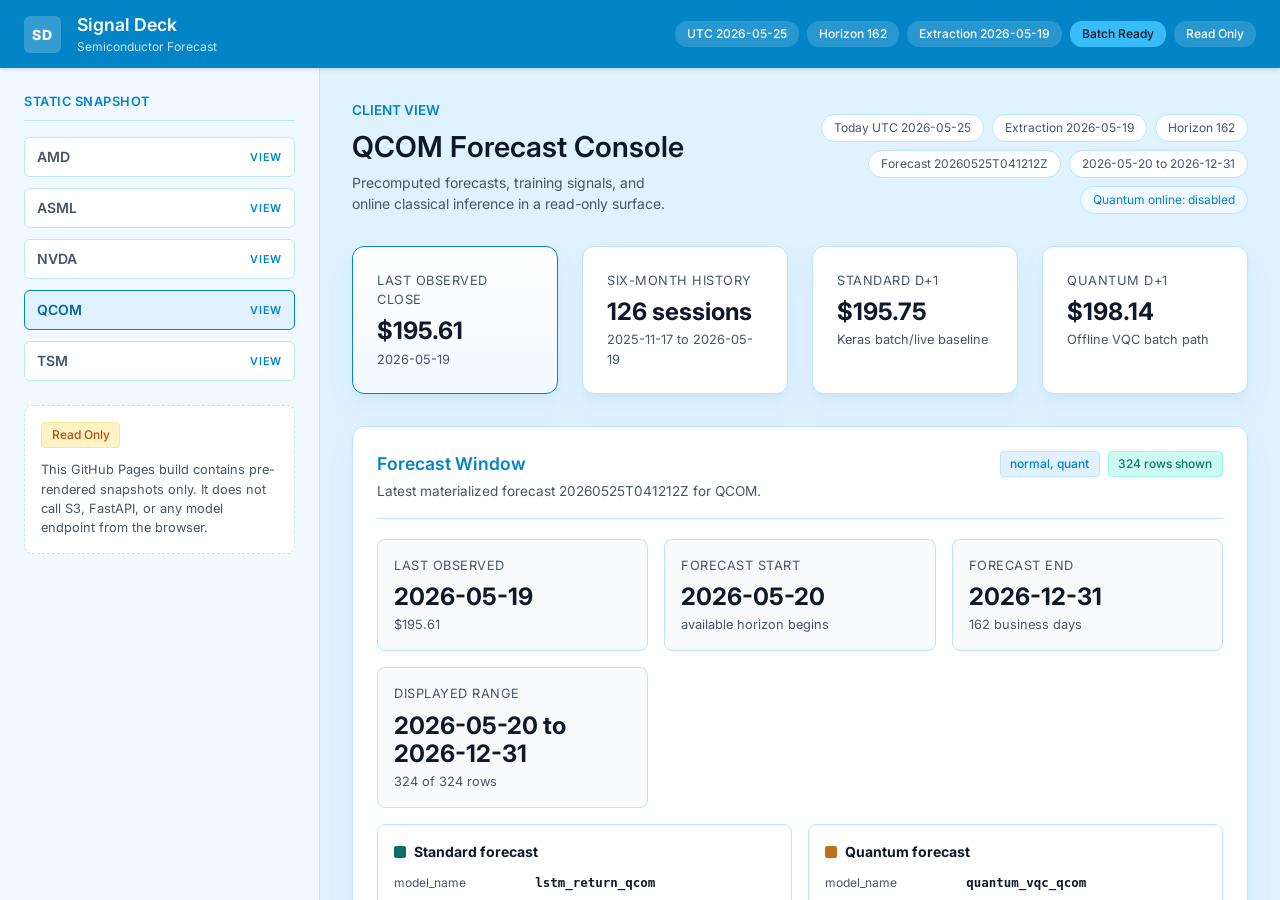
==== commit e7cd468a: "Update forecasting system" ====
--- a/site/index.html
+++ b/site/index.html
@@ -49,12 +49,12 @@
             >ASML</a>
             
             <a
-              class="static-nav-link static-nav-link-active"
+              class="static-nav-link "
               href="index.html?symbol=NVDA"
             >NVDA</a>
             
             <a
-              class="static-nav-link "
+              class="static-nav-link static-nav-link-active"
               href="index.html?symbol=QCOM"
             >QCOM</a>
             
@@ -79,7 +79,7 @@
         <header class="hero">
           <div>
             <div class="eyebrow">Client View</div>
-            <h1>NVDA Forecast Console</h1>
+            <h1>QCOM Forecast Console</h1>
             <p>Precomputed forecasts, training signals, and online classical inference in a read-only surface.</p>
           </div>
           <div class="hero-meta">
@@ -100,7 +100,7 @@
           
           <article class="metric-card metric-card-primary">
             <div class="metric-label">Last Observed Close</div>
-            <div class="metric-value">$220.61</div>
+            <div class="metric-value">$195.61</div>
             <div class="metric-sub">2026-05-19</div>
           </article>
           
@@ -112,13 +112,13 @@
           
           <article class="metric-card ">
             <div class="metric-label">Standard D+1</div>
-            <div class="metric-value">$221.14</div>
+            <div class="metric-value">$195.75</div>
             <div class="metric-sub">Keras batch/live baseline</div>
           </article>
           
           <article class="metric-card ">
             <div class="metric-label">Quantum D+1</div>
-            <div class="metric-value">$221.91</div>
+            <div class="metric-value">$198.14</div>
             <div class="metric-sub">Offline VQC batch path</div>
           </article>
           
@@ -130,7 +130,7 @@
             <div>
               <div class="panel-title">Forecast Window</div>
               <div class="panel-subtitle">
-                Latest materialized forecast 20260525T041212Z for NVDA.
+                Latest materialized forecast 20260525T041212Z for QCOM.
               </div>
             </div>
             <div class="panel-tags">
@@ -142,7 +142,7 @@
             <article class="forecast-window-card">
               <div class="metric-label">Last observed</div>
               <div class="metric-value">2026-05-19</div>
-              <div class="metric-sub">$220.61</div>
+              <div class="metric-sub">$195.61</div>
             </article>
             <article class="forecast-window-card">
               <div class="metric-label">Forecast start</div>
@@ -171,7 +171,7 @@
                 <strong>Standard forecast</strong>
               </div>
               <dl class="model-meta-list">
-                <div><dt>model_name</dt><dd>lstm_return_nvda</dd></div>
+                <div><dt>model_name</dt><dd>lstm_return_qcom</dd></div>
                 <div><dt>feature_input_mode</dt><dd>sequence_price</dd></div>
                 <div><dt>target_mode</dt><dd>return</dd></div>
                 <div><dt>sequence_input_kind</dt><dd>scaled_price</dd></div>
@@ -184,7 +184,7 @@
                 <strong>Quantum forecast</strong>
               </div>
               <dl class="model-meta-list">
-                <div><dt>model_name</dt><dd>quantum_vqc_nvda</dd></div>
+                <div><dt>model_name</dt><dd>quantum_vqc_qcom</dd></div>
                 <div><dt>feature_input_mode</dt><dd>n/a</dd></div>
                 <div><dt>target_mode</dt><dd>n/a</dd></div>
                 <div><dt>sequence_input_kind</dt><dd>n/a</dd></div>
@@ -202,11 +202,11 @@
   <div class="forecast-dashboard-header">
     <div>
       <div class="eyebrow">Executive Summary</div>
-      <h2>NVDA Forecast Dashboard</h2>
+      <h2>QCOM Forecast Dashboard</h2>
       <p>Model comparison, execution performance, price forecast, directional accuracy, and guardrail transparency.</p>
     </div>
     <div class="forecast-dashboard-meta">
-      <span>Last close $220.61</span>
+      <span>Last close $195.61</span>
       <span>Observed 2026-05-19</span>
       <span>2026-05-20 to 2026-12-31</span>
       <span>Forecast 20260525T041212Z</span>
@@ -233,16 +233,16 @@
     
 <article class="executive-kpi executive-kpi-neutral">
   <div class="metric-label">Total LSTM runtime</div>
-  <div class="executive-kpi-value">6.56s</div>
-  <div class="metric-sub">40.5ms per step</div>
+  <div class="executive-kpi-value">6.55s</div>
+  <div class="metric-sub">40.4ms per step</div>
 </article>
 
     
     
 <article class="executive-kpi executive-kpi-neutral">
   <div class="metric-label">Total VQC runtime</div>
-  <div class="executive-kpi-value">20.94s</div>
-  <div class="metric-sub">129.2ms per step</div>
+  <div class="executive-kpi-value">21.04s</div>
+  <div class="metric-sub">129.9ms per step</div>
 </article>
 
     
@@ -265,15 +265,15 @@
     
 <article class="executive-kpi executive-kpi-positive">
   <div class="metric-label">LSTM cumulative return</div>
-  <div class="executive-kpi-value">+15.4%</div>
+  <div class="executive-kpi-value">+4.4%</div>
   <div class="metric-sub">vs last observed close</div>
 </article>
 
     
     
-<article class="executive-kpi executive-kpi-negative">
+<article class="executive-kpi executive-kpi-positive">
   <div class="metric-label">VQC cumulative return</div>
-  <div class="executive-kpi-value">-8.8%</div>
+  <div class="executive-kpi-value">+3.4%</div>
   <div class="metric-sub">vs last observed close</div>
 </article>
 
@@ -314,17 +314,17 @@
     <div class="model-bar-row">
       <div class="model-bar-label">
         <strong>LSTM</strong>
-        <span>40.5ms avg</span>
+        <span>40.4ms avg</span>
       </div>
       <div class="model-bar-track">
-        <span class="model-bar-fill model-bar-normal" style="width: 31.3%;"></span>
+        <span class="model-bar-fill model-bar-normal" style="width: 31.1%;"></span>
       </div>
     </div>
     
     <div class="model-bar-row">
       <div class="model-bar-label">
         <strong>VQC</strong>
-        <span>129.2ms avg</span>
+        <span>129.9ms avg</span>
       </div>
       <div class="model-bar-track">
         <span class="model-bar-fill model-bar-quant" style="width: 100%;"></span>
@@ -348,7 +348,7 @@
       </div>
       <div class="model-outcome model-outcome-positive">
         <span aria-hidden="true">↑</span>
-        +15.4%
+        +4.4%
       </div>
       <div class="badge-row">
         
@@ -361,9 +361,9 @@
         <strong>VQC - Qiskit</strong>
         <span>VQC estimated price</span>
       </div>
-      <div class="model-outcome model-outcome-negative">
-        <span aria-hidden="true">↓</span>
-        -8.8%
+      <div class="model-outcome model-outcome-positive">
+        <span aria-hidden="true">↑</span>
+        +3.4%
       </div>
       <div class="badge-row">
         
@@ -410,7 +410,7 @@
   <section class="technical-note">
     <div>
       <div class="section-kicker">Technical explanation</div>
-      <p>The VQC is approximately 3.2x slower than the LSTM per step. Over 162 steps, the total runtime difference is approximately 14.38s. This is expected because each VQC step may involve running a variational quantum circuit, sampler execution, transpilation, and bitstring interpretation, while the LSTM mainly performs optimized matrix operations.</p>
+      <p>The VQC is approximately 3.2x slower than the LSTM per step. Over 162 steps, the total runtime difference is approximately 14.49s. This is expected because each VQC step may involve running a variational quantum circuit, sampler execution, transpilation, and bitstring interpretation, while the LSTM mainly performs optimized matrix operations.</p>
       
       <p>The VQC is approximately a direction and volatility model in this interface. Its output is converted into an estimated price path through the configured proxy, so it should not be read as a direct price regression.</p>
       
@@ -443,13 +443,13 @@
         <tr>
           <td><strong>LSTM - Keras</strong></td>
           <td>keras_lstm_regression</td>
-          <td>6.56s</td>
-          <td>40.5ms</td>
-          <td>37.3ms</td>
-          <td>167.1ms</td>
+          <td>6.55s</td>
+          <td>40.4ms</td>
+          <td>37.8ms</td>
+          <td>154.4ms</td>
           <td>100.0%</td>
           <td class="comparison-return comparison-return-positive">
-            +15.4%
+            +4.4%
             
           </td>
           <td>0/162</td>
@@ -462,13 +462,13 @@
         <tr>
           <td><strong>VQC - Qiskit</strong></td>
           <td>quantum_vqc_direction</td>
-          <td>20.94s</td>
-          <td>129.2ms</td>
-          <td>79.1ms</td>
-          <td>268.6ms</td>
+          <td>21.04s</td>
+          <td>129.9ms</td>
+          <td>78.9ms</td>
+          <td>269.3ms</td>
           <td>8.6%</td>
-          <td class="comparison-return comparison-return-negative">
-            -8.8%
+          <td class="comparison-return comparison-return-positive">
+            +3.4%
             
           </td>
           <td>0/162</td>
@@ -495,7 +495,7 @@
             </div>
             <div class="panel-tags">
               <span class="tag">5 companies</span>
-              <span class="tag tag-teal">selected: NVDA</span>
+              <span class="tag tag-teal">selected: QCOM</span>
             </div>
           </div>
 
@@ -519,35 +519,35 @@
               <tbody>
                 
                 <tr class="row-selected">
-                  <td><strong>NVDA</strong></td>
+                  <td><strong>QCOM</strong></td>
                   <td class="num">
                     
-                    $220.61
+                    $195.61
                     
                   </td>
                   <td class="num">
                     
-                    $221.14
+                    $195.75
                     
                   </td>
                   <td class="num positive-text">
                     
-                    +0.24%
+                    +0.07%
                     
                   </td>
                   <td class="num">
                     
-                    $254.63
+                    $204.29
                     
                   </td>
                   <td class="num">
                     
-                    $221.91
+                    $198.14
                     
                   </td>
                   <td class="num positive-text">
                     
-                    +0.59%
+                    +1.29%
                     
                   </td>
                   <td>
@@ -559,7 +559,7 @@
                   <td>
                     <a
                       class="table-link"
-                      href="index.html?symbol=NVDA"
+                      href="index.html?symbol=QCOM"
                     >view</a>
                   </td>
                 </tr>
@@ -657,35 +657,35 @@
                 </tr>
                 
                 <tr class="">
-                  <td><strong>QCOM</strong></td>
+                  <td><strong>NVDA</strong></td>
                   <td class="num">
                     
-                    $195.61
+                    $220.61
                     
                   </td>
                   <td class="num">
                     
-                    $195.75
+                    $221.14
                     
                   </td>
                   <td class="num positive-text">
                     
-                    +0.07%
+                    +0.24%
                     
                   </td>
                   <td class="num">
                     
-                    $204.29
+                    $254.63
                     
                   </td>
                   <td class="num">
                     
-                    $198.14
+                    $221.91
                     
                   </td>
                   <td class="num positive-text">
                     
-                    +1.29%
+                    +0.59%
                     
                   </td>
                   <td>
@@ -697,7 +697,7 @@
                   <td>
                     <a
                       class="table-link"
-                      href="index.html?symbol=QCOM"
+                      href="index.html?symbol=NVDA"
                     >view</a>
                   </td>
                 </tr>
@@ -774,35 +774,34 @@
           <svg class="forecast-chart forecast-chart-hero" viewBox="0 0 920.0 320.0" preserveAspectRatio="xMidYMid meet" aria-label="Six-month market context chart">
             
             <line x1="0" x2="920.0" y1="30.0" y2="30.0" class="chart-guide"></line>
-            <text x="8" y="24.0" class="chart-label">$261.78</text>
+            <text x="8.0" y="24.0" class="chart-label">$246.61</text>
             
-            <line x1="0" x2="920.0" y1="94.99999999999997" y2="94.99999999999997" class="chart-guide"></line>
-            <text x="8" y="88.99999999999997" class="chart-label">$235.84</text>
+            <line x1="0" x2="920.0" y1="95.0" y2="95.0" class="chart-guide"></line>
+            <text x="8.0" y="89.0" class="chart-label">$213.70</text>
             
-            <line x1="0" x2="920.0" y1="159.99999999999997" y2="159.99999999999997" class="chart-guide"></line>
-            <text x="8" y="153.99999999999997" class="chart-label">$209.90</text>
+            <line x1="0" x2="920.0" y1="160.0" y2="160.0" class="chart-guide"></line>
+            <text x="8.0" y="154.0" class="chart-label">$180.80</text>
             
             <line x1="0" x2="920.0" y1="225.0" y2="225.0" class="chart-guide"></line>
-            <text x="8" y="219.0" class="chart-label">$183.96</text>
+            <text x="8.0" y="219.0" class="chart-label">$147.90</text>
             
             <line x1="0" x2="920.0" y1="290.0" y2="290.0" class="chart-guide"></line>
-            <text x="8" y="284.0" class="chart-label">$158.01</text>
+            <text x="8.0" y="284.0" class="chart-label">$114.99</text>
             
-            <line x1="0" x2="920.0" y1="133.15974426404605" y2="133.15974426404605" class="chart-base"></line>
-            <text x="8" y="147.15974426404605" class="chart-base-label">Last close $220.61</text>
-            <line x1="404.56445993031355" x2="404.56445993031355" y1="0" y2="320.0" class="chart-boundary"></line>
-            <polyline points="30.00,218.37 33.00,231.50 35.99,218.57 38.99,233.31 41.99,237.72 44.98,228.52 47.98,240.37 50.98,234.26 53.97,242.43 56.97,235.11 59.97,231.25 62.96,235.94 65.96,226.44 68.95,228.87 71.95,221.01 74.95,222.46 77.94,225.44 80.94,232.58 83.94,247.39 86.93,244.21 89.93,240.62 92.93,257.61 95.92,249.59 98.92,232.43 101.92,225.67 104.91,211.83 107.91,213.34 110.91,208.53 113.90,214.32 116.90,216.02 119.90,218.62 122.89,212.74 125.89,214.57 128.89,216.77 131.88,212.09 134.88,222.28 137.87,222.73 140.87,222.53 143.87,220.35 146.86,227.04 149.86,217.25 152.86,219.30 155.85,239.75 158.85,226.59 161.85,222.78 164.84,215.69 167.84,218.70 170.84,213.56 173.83,206.05 176.83,203.57 179.83,207.02 182.82,220.85 185.82,234.06 188.82,249.47 191.81,255.26 194.81,221.36 197.80,209.76 200.80,213.51 203.80,209.73 206.79,217.52 209.79,227.87 212.79,222.46 215.78,214.92 218.78,215.12 221.78,210.31 224.77,205.97 227.77,202.71 230.77,195.92 233.76,222.66 236.76,241.95 239.76,228.70 242.75,234.79 245.75,227.29 248.75,226.54 251.74,240.37 254.74,228.27 257.74,222.96 260.73,219.80 263.73,227.04 266.72,234.28 269.72,226.84 272.72,230.08 275.71,233.91 278.71,238.52 281.71,253.20 284.70,245.84 287.70,246.94 290.70,238.22 293.69,256.86 296.69,266.18 299.69,272.07 302.68,248.94 305.68,245.56 308.68,241.45 311.67,240.82 314.67,239.67 317.67,229.70 320.66,225.11 323.66,213.29 326.66,211.58 329.65,193.54 332.65,187.63 335.64,188.93 338.64,180.59 341.64,179.64 344.63,185.10 347.63,178.54 350.63,185.70 353.62,164.08 356.62,143.18 359.62,151.80 362.61,161.62 365.61,185.88 368.61,188.68 371.60,188.61 374.60,193.57 377.60,165.18 380.59,155.99 383.59,146.71 386.59,136.09 389.58,132.73 392.58,120.08 395.57,95.25 398.57,121.36 401.57,128.88 404.56,133.16" fill="none" stroke="#174b83" stroke-width="3.2" stroke-linecap="round" stroke-linejoin="round"></polyline>
+            <line x1="0" x2="920.0" y1="130.7431421363233" y2="130.7431421363233" class="chart-base"></line>
+            <line x1="427.14285714285717" x2="427.14285714285717" y1="0" y2="320.0" class="chart-boundary"></line>
+            <polyline points="70.00,187.76 72.86,191.09 75.71,189.02 78.57,201.90 81.43,194.57 84.29,191.09 87.14,194.57 90.00,190.94 92.86,185.11 95.71,185.21 98.57,179.95 101.43,171.32 104.29,172.74 107.14,171.83 110.00,170.85 112.86,169.48 115.71,157.21 118.57,159.07 121.43,164.96 124.29,163.04 127.14,169.25 130.00,176.71 132.86,173.06 135.71,170.96 138.57,173.00 141.43,171.95 144.29,171.91 147.14,171.83 150.00,174.56 152.86,174.12 155.71,179.26 158.57,175.45 161.43,168.87 164.29,156.74 167.14,161.21 170.00,157.89 172.86,165.97 175.71,182.78 178.57,190.64 181.43,192.12 184.29,198.34 187.14,202.24 190.00,212.80 192.86,208.26 195.71,205.44 198.57,209.35 201.43,211.92 204.29,214.84 207.14,215.51 210.00,216.46 212.86,217.70 215.71,215.67 218.57,226.42 221.43,223.04 224.29,247.91 227.14,245.85 230.00,242.71 232.86,240.42 235.71,238.55 238.57,243.62 241.43,239.22 244.29,235.40 247.14,234.20 250.00,238.09 252.86,234.91 255.71,239.79 258.57,231.16 261.43,229.10 264.29,229.56 267.14,235.94 270.00,238.56 272.86,244.29 275.71,241.57 278.57,246.53 281.43,249.11 284.29,244.33 287.14,250.08 290.00,252.22 292.86,258.08 295.71,260.71 298.57,261.56 301.43,257.21 304.29,259.43 307.14,257.83 310.00,260.55 312.86,263.61 315.71,262.98 318.57,259.66 321.43,259.29 324.29,266.06 327.14,266.14 330.00,262.76 332.86,265.73 335.71,266.68 338.57,268.79 341.43,272.07 344.29,265.27 347.14,264.80 350.00,264.19 352.86,257.90 355.71,254.74 358.57,254.33 361.43,251.52 364.29,248.11 367.14,245.50 370.00,249.37 372.86,248.36 375.71,252.55 378.57,223.12 381.43,220.33 384.29,220.84 387.14,208.99 390.00,162.41 392.86,167.49 395.71,184.54 398.57,148.64 401.43,136.75 404.29,117.03 407.14,84.36 410.00,47.93 412.86,101.70 415.71,96.05 418.57,121.91 421.43,119.13 424.29,114.88 427.14,130.74" fill="none" stroke="#174b83" stroke-width="3.2" stroke-linecap="round" stroke-linejoin="round"></polyline>
             
-            <polyline points="404.56,133.16 407.56,131.82 410.56,130.52 413.55,129.26 416.55,128.02 419.55,126.82 422.54,125.64 425.54,124.50 428.54,123.37 431.53,122.28 434.53,121.20 437.53,120.15 440.52,119.13 443.52,118.12 446.52,117.13 449.51,116.16 452.51,115.21 455.51,114.28 458.50,113.37 461.50,112.47 464.49,111.58 467.49,110.72 470.49,109.86 473.48,109.02 476.48,108.20 479.48,107.39 482.47,106.59 485.47,105.80 488.47,105.03 491.46,104.26 494.46,103.51 497.46,102.77 500.45,102.04 503.45,101.32 506.45,100.61 509.44,99.91 512.44,99.22 515.44,98.54 518.43,97.86 521.43,97.20 524.43,96.54 527.42,95.90 530.42,95.26 533.41,94.62 536.41,94.00 539.41,93.38 542.40,92.77 545.40,92.17 548.40,91.58 551.39,90.99 554.39,90.41 557.39,89.83 560.38,89.26 563.38,88.70 566.38,88.14 569.37,87.59 572.37,87.04 575.37,86.50 578.36,85.97 581.36,85.44 584.36,84.91 587.35,84.39 590.35,83.88 593.34,83.37 596.34,82.87 599.34,82.37 602.33,81.87 605.33,81.38 608.33,80.90 611.32,80.42 614.32,79.94 617.32,79.47 620.31,79.00 623.31,78.54 626.31,78.08 629.30,77.62 632.30,77.17 635.30,76.72 638.29,76.27 641.29,75.83 644.29,75.39 647.28,74.96 650.28,74.53 653.28,74.10 656.27,73.68 659.27,73.26 662.26,72.84 665.26,72.43 668.26,72.02 671.25,71.61 674.25,71.20 677.25,70.80 680.24,70.40 683.24,70.01 686.24,69.62 689.23,69.23 692.23,68.84 695.23,68.45 698.22,68.07 701.22,67.69 704.22,67.32 707.21,66.94 710.21,66.57 713.21,66.20 716.20,65.84 719.20,65.47 722.20,65.11 725.19,64.75 728.19,64.40 731.18,64.04 734.18,63.69 737.18,63.34 740.17,62.99 743.17,62.65 746.17,62.30 749.16,61.96 752.16,61.62 755.16,61.29 758.15,60.95 761.15,60.62 764.15,60.29 767.14,59.96 770.14,59.63 773.14,59.31 776.13,58.98 779.13,58.66 782.13,58.34 785.12,58.03 788.12,57.71 791.11,57.40 794.11,57.09 797.11,56.78 800.10,56.47 803.10,56.16 806.10,55.86 809.09,55.55 812.09,55.25 815.09,54.95 818.08,54.65 821.08,54.35 824.08,54.06 827.07,53.77 830.07,53.47 833.07,53.18 836.06,52.89 839.06,52.61 842.06,52.32 845.05,52.04 848.05,51.75 851.05,51.47 854.04,51.19 857.04,50.91 860.03,50.63 863.03,50.36 866.03,50.08 869.02,49.81 872.02,49.54 875.02,49.27 878.01,49.00 881.01,48.73 884.01,48.46 887.00,48.20 890.00,47.93" fill="none" stroke="#0b6e69" stroke-width="3" stroke-dasharray="" stroke-linecap="round" stroke-linejoin="round"></polyline>
-            <circle cx="890.0" cy="47.931034482758605" r="4.5" fill="#0b6e69" class="chart-endpoint"></circle>
+            <polyline points="427.14,130.74 430.00,130.46 432.86,130.19 435.71,129.92 438.57,129.66 441.43,129.41 444.29,129.16 447.14,128.92 450.00,128.68 452.86,128.45 455.71,128.23 458.57,128.01 461.43,127.80 464.29,127.59 467.14,127.38 470.00,127.18 472.86,126.98 475.71,126.79 478.57,126.60 481.43,126.42 484.29,126.23 487.14,126.06 490.00,125.88 492.86,125.71 495.71,125.54 498.57,125.37 501.43,125.21 504.29,125.05 507.14,124.89 510.00,124.73 512.86,124.58 515.71,124.43 518.57,124.28 521.43,124.13 524.29,123.99 527.14,123.84 530.00,123.70 532.86,123.57 535.71,123.43 538.57,123.29 541.43,123.16 544.29,123.03 547.14,122.90 550.00,122.77 552.86,122.65 555.71,122.52 558.57,122.40 561.43,122.28 564.29,122.16 567.14,122.04 570.00,121.92 572.86,121.81 575.71,121.69 578.57,121.58 581.43,121.47 584.29,121.36 587.14,121.25 590.00,121.14 592.86,121.03 595.71,120.93 598.57,120.82 601.43,120.72 604.29,120.62 607.14,120.52 610.00,120.42 612.86,120.32 615.71,120.22 618.57,120.12 621.43,120.02 624.29,119.93 627.14,119.83 630.00,119.74 632.86,119.65 635.71,119.55 638.57,119.46 641.43,119.37 644.29,119.28 647.14,119.19 650.00,119.11 652.86,119.02 655.71,118.93 658.57,118.85 661.43,118.76 664.29,118.68 667.14,118.59 670.00,118.51 672.86,118.43 675.71,118.35 678.57,118.27 681.43,118.19 684.29,118.11 687.14,118.03 690.00,117.95 692.86,117.87 695.71,117.79 698.57,117.72 701.43,117.64 704.29,117.57 707.14,117.49 710.00,117.42 712.86,117.34 715.71,117.27 718.57,117.20 721.43,117.13 724.29,117.05 727.14,116.98 730.00,116.91 732.86,116.84 735.71,116.77 738.57,116.70 741.43,116.64 744.29,116.57 747.14,116.50 750.00,116.43 752.86,116.37 755.71,116.30 758.57,116.23 761.43,116.17 764.29,116.10 767.14,116.04 770.00,115.97 772.86,115.91 775.71,115.85 778.57,115.78 781.43,115.72 784.29,115.66 787.14,115.60 790.00,115.54 792.86,115.47 795.71,115.41 798.57,115.35 801.43,115.29 804.29,115.23 807.14,115.17 810.00,115.12 812.86,115.06 815.71,115.00 818.57,114.94 821.43,114.88 824.29,114.83 827.14,114.77 830.00,114.71 832.86,114.66 835.71,114.60 838.57,114.54 841.43,114.49 844.29,114.43 847.14,114.38 850.00,114.32 852.86,114.27 855.71,114.22 858.57,114.16 861.43,114.11 864.29,114.06 867.14,114.00 870.00,113.95 872.86,113.90 875.71,113.85 878.57,113.80 881.43,113.74 884.29,113.69 887.14,113.64 890.00,113.59" fill="none" stroke="#0b6e69" stroke-width="3" stroke-dasharray="" stroke-linecap="round" stroke-linejoin="round"></polyline>
+            <circle cx="890.0" cy="113.59127956572735" r="4.5" fill="#0b6e69" class="chart-endpoint"></circle>
             
-            <polyline points="404.56,133.16 407.56,129.90 410.56,133.00 413.55,135.92 416.55,133.36 419.55,135.63 422.54,137.74 425.54,139.69 428.54,141.34 431.53,142.92 434.53,144.46 437.53,145.92 440.52,147.07 443.52,148.11 446.52,149.05 449.51,149.89 452.51,149.10 455.51,149.78 458.50,150.27 461.50,150.58 464.49,150.85 467.49,151.12 470.49,151.38 473.48,151.65 476.48,151.92 479.48,152.19 482.47,152.45 485.47,152.19 488.47,151.92 491.46,151.65 494.46,151.92 497.46,152.19 500.45,152.45 503.45,152.72 506.45,152.99 509.44,153.25 512.44,152.99 515.44,152.72 518.43,152.45 521.43,152.19 524.43,152.45 527.42,152.72 530.42,152.99 533.41,153.25 536.41,153.52 539.41,153.25 542.40,153.52 545.40,153.79 548.40,154.05 551.39,154.32 554.39,154.58 557.39,154.85 560.38,155.12 563.38,155.38 566.38,155.12 569.37,154.85 572.37,155.12 575.37,155.38 578.36,155.65 581.36,155.91 584.36,156.18 587.35,156.44 590.35,156.71 593.34,156.97 596.34,157.23 599.34,157.50 602.33,157.76 605.33,158.03 608.33,158.29 611.32,158.56 614.32,158.82 617.32,159.08 620.31,159.35 623.31,159.61 626.31,159.87 629.30,160.14 632.30,160.40 635.30,160.66 638.29,160.92 641.29,161.19 644.29,161.45 647.28,161.71 650.28,161.97 653.28,162.23 656.27,162.50 659.27,162.76 662.26,163.02 665.26,163.28 668.26,163.54 671.25,163.80 674.25,164.06 677.25,164.33 680.24,164.59 683.24,164.85 686.24,165.11 689.23,165.37 692.23,165.63 695.23,165.89 698.22,166.15 701.22,166.41 704.22,166.67 707.21,166.93 710.21,167.19 713.21,167.45 716.20,167.71 719.20,167.97 722.20,168.22 725.19,168.48 728.19,168.74 731.18,169.00 734.18,169.26 737.18,169.52 740.17,169.78 743.17,170.03 746.17,170.29 749.16,170.55 752.16,170.81 755.16,171.06 758.15,171.32 761.15,171.58 764.15,171.84 767.14,172.09 770.14,172.35 773.14,172.61 776.13,172.86 779.13,173.12 782.13,173.38 785.12,173.63 788.12,173.89 791.11,174.14 794.11,174.40 797.11,174.66 800.10,174.91 803.10,175.17 806.10,175.42 809.09,175.68 812.09,175.93 815.09,176.19 818.08,176.44 821.08,176.70 824.08,176.95 827.07,177.21 830.07,177.46 833.07,177.72 836.06,177.97 839.06,178.22 842.06,178.48 845.05,178.73 848.05,178.98 851.05,179.24 854.04,179.49 857.04,179.74 860.03,180.00 863.03,180.25 866.03,180.50 869.02,180.76 872.02,181.01 875.02,181.26 878.01,181.51 881.01,181.77 884.01,182.02 887.00,181.77 890.00,182.02" fill="none" stroke="#c46d1a" stroke-width="3" stroke-dasharray="9 6" stroke-linecap="round" stroke-linejoin="round"></polyline>
-            <circle cx="890.0" cy="182.01832164098755" r="4.5" fill="#c46d1a" class="chart-endpoint"></circle>
+            <polyline points="427.14,130.74 430.00,125.75 432.86,120.85 435.71,116.08 438.57,111.88 441.43,107.78 444.29,103.74 447.14,99.93 450.00,96.79 452.86,93.76 455.71,90.96 458.57,88.62 461.43,86.44 464.29,84.48 467.14,82.84 470.00,84.15 472.86,85.04 475.71,85.86 478.57,86.46 481.43,87.03 484.29,87.55 487.14,87.95 490.00,88.30 492.86,88.60 495.71,88.87 498.57,89.11 501.43,89.32 504.29,89.54 507.14,89.75 510.00,89.96 512.86,90.18 515.71,90.39 518.57,90.60 521.43,90.82 524.29,91.03 527.14,91.24 530.00,91.46 532.86,91.67 535.71,91.88 538.57,92.09 541.43,92.31 544.29,92.52 547.14,92.73 550.00,92.94 552.86,93.16 555.71,93.37 558.57,93.58 561.43,93.79 564.29,94.00 567.14,94.22 570.00,94.43 572.86,94.64 575.71,94.85 578.57,95.06 581.43,95.27 584.29,95.48 587.14,95.69 590.00,95.90 592.86,96.11 595.71,96.33 598.57,96.54 601.43,96.75 604.29,96.96 607.14,97.17 610.00,97.38 612.86,97.59 615.71,97.80 618.57,98.01 621.43,98.22 624.29,98.42 627.14,98.63 630.00,98.84 632.86,99.05 635.71,99.26 638.57,99.47 641.43,99.68 644.29,99.89 647.14,100.10 650.00,100.31 652.86,100.51 655.71,100.72 658.57,100.93 661.43,101.14 664.29,101.35 667.14,101.55 670.00,101.76 672.86,101.97 675.71,102.18 678.57,102.38 681.43,102.59 684.29,102.80 687.14,103.01 690.00,103.21 692.86,103.42 695.71,103.63 698.57,103.83 701.43,104.04 704.29,104.25 707.14,104.45 710.00,104.66 712.86,104.87 715.71,105.07 718.57,105.28 721.43,105.48 724.29,105.69 727.14,105.90 730.00,106.10 732.86,106.31 735.71,106.51 738.57,106.72 741.43,106.92 744.29,107.13 747.14,107.33 750.00,107.54 752.86,107.74 755.71,107.95 758.57,108.15 761.43,108.36 764.29,108.56 767.14,108.77 770.00,108.97 772.86,109.17 775.71,109.38 778.57,109.58 781.43,109.79 784.29,109.99 787.14,110.19 790.00,110.40 792.86,110.60 795.71,110.80 798.57,111.01 801.43,111.21 804.29,111.41 807.14,111.62 810.00,111.82 812.86,112.02 815.71,112.22 818.57,112.43 821.43,112.63 824.29,112.83 827.14,113.03 830.00,113.24 832.86,113.44 835.71,113.64 838.57,113.84 841.43,114.04 844.29,114.24 847.14,114.45 850.00,114.65 852.86,114.85 855.71,115.05 858.57,115.25 861.43,115.45 864.29,115.65 867.14,115.85 870.00,116.05 872.86,116.25 875.71,116.45 878.57,116.65 881.43,116.86 884.29,117.06 887.14,117.26 890.00,117.46" fill="none" stroke="#c46d1a" stroke-width="3" stroke-dasharray="9 6" stroke-linecap="round" stroke-linejoin="round"></polyline>
+            <circle cx="890.0" cy="117.45516842520723" r="4.5" fill="#c46d1a" class="chart-endpoint"></circle>
             
             
-            <text x="30.0" y="314.0" text-anchor="middle" class="chart-label">2025-11-17</text>
+            <text x="70.0" y="314.0" text-anchor="middle" class="chart-label">2025-11-17</text>
             
-            <text x="404.56445993031355" y="314.0" text-anchor="middle" class="chart-label">2026-05-19</text>
+            <text x="427.14285714285717" y="314.0" text-anchor="middle" class="chart-label">2026-05-19</text>
             
             <text x="890.0" y="314.0" text-anchor="middle" class="chart-label">2026-12-31</text>
             
@@ -811,23 +810,23 @@
             <div class="legend-pill chart-summary-pill">
               <span class="legend-swatch" style="background: #174b83"></span>
               <span>historical close</span>
-              <strong>Last close $220.61</strong>
+              <strong>Last close $195.61</strong>
             </div>
             
             <div class="legend-pill chart-summary-pill">
               <span class="legend-swatch" style="background: #0b6e69"></span>
               <span>Standard forecast</span>
-              <strong>D+1 $221.14</strong>
-              <strong>End $254.63</strong>
-              <strong class="positive-text">End +15.42% ($+34.02)</strong>
+              <strong>D+1 $195.75</strong>
+              <strong>End $204.29</strong>
+              <strong class="positive-text">End +4.44% ($+8.68)</strong>
             </div>
             
             <div class="legend-pill chart-summary-pill">
               <span class="legend-swatch" style="background: #c46d1a"></span>
               <span>Quantum forecast</span>
-              <strong>D+1 $221.91</strong>
-              <strong>End $201.11</strong>
-              <strong class="negative-text">End -8.84% ($-19.50)</strong>
+              <strong>D+1 $198.14</strong>
+              <strong>End $202.34</strong>
+              <strong class="positive-text">End +3.44% ($+6.73)</strong>
             </div>
             
           </div>
@@ -842,7 +841,7 @@
               <div>
                 <div class="panel-title">Standard Forecast</div>
                 <div class="panel-subtitle">
-                  Base close $220.61 on 2026-05-19
+                  Base close $195.61 on 2026-05-19
                 </div>
               </div>
               <div class="panel-tags">
@@ -856,27 +855,22 @@
             <div class="scenario-topline">
               <div>
                 <div class="metric-label">D+1 estimate</div>
-                <div class="prediction-hero">$221.14</div>
+                <div class="prediction-hero">$195.75</div>
                 <div class="prediction-line">2026-05-20</div>
               </div>
               <div class="delta-chip delta-chip-positive">
-                +$0.53
-                <span>(+0.24%)</span>
+                +$0.14
+                <span>(+0.07%)</span>
               </div>
             </div>
 
             
-            <div class="scenario-band">
-              Live standard interval:
-              $178.03 to $194.97
-            </div>
-            
 
             <dl class="metric-list scenario-metric-list">
-              <div><dt>Horizon end</dt><dd>$254.63 on 2026-12-31</dd></div>
-              <div><dt>Projected result</dt><dd>+$34.02 (+15.42%)</dd></div>
-              <div><dt>Best gain path</dt><dd>$254.63 on 2026-12-31 (+15.42%)</dd></div>
-              <div><dt>Worst loss path</dt><dd>$221.14 on 2026-05-20 (+0.24%)</dd></div>
+              <div><dt>Horizon end</dt><dd>$204.29 on 2026-12-31</dd></div>
+              <div><dt>Projected result</dt><dd>+$8.68 (+4.44%)</dd></div>
+              <div><dt>Best gain path</dt><dd>$204.29 on 2026-12-31 (+4.44%)</dd></div>
+              <div><dt>Worst loss path</dt><dd>$195.75 on 2026-05-20 (+0.07%)</dd></div>
             </dl>
 
             <div class="scenario-explain">
@@ -887,10 +881,6 @@
                 <li>The batch path rolls predicted closes forward for 162 business days.</li>
                 
                 <li>The line shown here is directly materialized from the stored forecast dataset.</li>
-                
-                <li>The live D+1 Keras request also exposes a 95% interval for the first step.</li>
-                
-                <li>The live D+1 standard estimate was also constrained by the recent realized volatility guardrail.</li>
                 
               </ul>
             </div>
@@ -901,13 +891,13 @@
               <div>
                 <div class="panel-title">Quantum Forecast</div>
                 <div class="panel-subtitle">
-                  Base close $220.61 on 2026-05-19
+                  Base close $195.61 on 2026-05-19
                 </div>
               </div>
               <div class="panel-tags">
                 <span class="tag">quant</span>
-                <span class="tag tag-amber">
-                  loss bias
+                <span class="tag tag-teal">
+                  gain bias
                 </span>
               </div>
             </div>
@@ -915,22 +905,22 @@
             <div class="scenario-topline">
               <div>
                 <div class="metric-label">D+1 estimate</div>
-                <div class="prediction-hero">$221.91</div>
+                <div class="prediction-hero">$198.14</div>
                 <div class="prediction-line">2026-05-20</div>
               </div>
               <div class="delta-chip delta-chip-positive">
-                +$1.30
-                <span>(+0.59%)</span>
+                +$2.53
+                <span>(+1.29%)</span>
               </div>
             </div>
 
             
 
             <dl class="metric-list scenario-metric-list">
-              <div><dt>Horizon end</dt><dd>$201.11 on 2026-12-31</dd></div>
-              <div><dt>Projected result</dt><dd>$-19.50 (-8.84%)</dd></div>
-              <div><dt>Best gain path</dt><dd>$221.91 on 2026-05-20 (+0.59%)</dd></div>
-              <div><dt>Worst loss path</dt><dd>$201.11 on 2026-12-31 (-8.84%)</dd></div>
+              <div><dt>Horizon end</dt><dd>$202.34 on 2026-12-31</dd></div>
+              <div><dt>Projected result</dt><dd>+$6.73 (+3.44%)</dd></div>
+              <div><dt>Best gain path</dt><dd>$219.86 on 2026-06-08 (+12.40%)</dd></div>
+              <div><dt>Worst loss path</dt><dd>$198.14 on 2026-05-20 (+1.29%)</dd></div>
             </dl>
 
             <div class="scenario-explain">
@@ -949,13 +939,13 @@
           
         </section>
 
-        <!-- SEÃ‡ÃƒO ATUALIZADA: Telemetria e Tabela de PrediÃ§Ãµes -->
+        <!-- Forecast telemetry and detail rows -->
         <section class="panel-grid">
           <article class="panel" style="grid-column: 1 / -1;">
             <div class="panel-head">
               <div>
                 <div class="panel-title">Telemetria & Forecast Rows</div>
-                <div class="panel-subtitle">Monitoramento de previsÃµes, retornos, latÃªncia e seguranÃ§a por step.</div>
+                <div class="panel-subtitle">Prediction, return, latency, and guardrail monitoring by step.</div>
               </div>
               <span class="tag">324 rows</span>
               <span class="tag tag-teal">2026-05-20 to 2026-12-31</span>
@@ -969,7 +959,7 @@
 
               <article class="report-kpi">
                 <div class="metric-label">Horizon End Price</div>
-                <div class="metric-value">$201.11</div>
+                <div class="metric-value">$202.34</div>
                 <div class="metric-sub">2026-12-31 | quant</div>
               </article>
 
@@ -980,17 +970,17 @@
                   -0.05%
                   
                 </div>
-                <div class="metric-sub">VariaÃ§Ã£o projetada</div>
+                <div class="metric-sub">Projected variation</div>
               </article>
 
               <article class="report-kpi">
-                <div class="metric-label">Tempo de ExecuÃ§Ã£o</div>
+                <div class="metric-label">Execution Time</div>
                 <div class="metric-value" style="font-family: monospace;">
                   
-                  105.4 <span style="font-size: 0.8em; color: #64748b;">ms</span>
+                  103.2 <span style="font-size: 0.8em; color: #64748b;">ms</span>
                   
                 </div>
-                <div class="metric-sub">LatÃªncia de inferÃªncia</div>
+                <div class="metric-sub">Inference latency</div>
               </article>
 
               <article class="report-kpi">
@@ -1005,14 +995,14 @@
 
             </div>
 
-            <!-- TABELA DE HISTÃ“RICO COM VISUAIS APERFEIÃ‡OADOS -->
+            <!-- Forecast detail table -->
             <div class="table-wrap">
               <table class="data-table">
                 <thead>
                   <tr>
                     <th>Date</th>
                     <th>Type</th>
-                    <th>PrevisÃ£o de PreÃ§o</th>
+                    <th>Predicted Price</th>
                     <th>Retorno por step</th>
                     <th>Tempo de exec.</th>
                     <th>Guardrail</th>
@@ -1026,20 +1016,20 @@
                     <td>2026-05-20</td>
                     <td><span class="tag">normal</span></td>
 
-                    <!-- PrevisÃ£o -->
-                    <td><strong>$221.14</strong></td>
-
-                    <!-- Retorno -->
-                    <td class="positive-text">
-                      
-                      <strong>+0.24%</strong>
-                      
-                    </td>
-
-                    <!-- Tempo -->
-                    <td style="font-family: monospace; color: #475569;">
-                      
-                      167.1 ms
+                    <!-- Prediction -->
+                    <td><strong>$195.75</strong></td>
+
+                    <!-- Retorno -->
+                    <td class="positive-text">
+                      
+                      <strong>+0.07%</strong>
+                      
+                    </td>
+
+                    <!-- Tempo -->
+                    <td style="font-family: monospace; color: #475569;">
+                      
+                      154.4 ms
                       
                     </td>
 
@@ -1058,20 +1048,20 @@
                     <td>2026-05-20</td>
                     <td><span class="tag">quant</span></td>
 
-                    <!-- PrevisÃ£o -->
-                    <td><strong>$221.91</strong></td>
-
-                    <!-- Retorno -->
-                    <td class="positive-text">
-                      
-                      <strong>+0.59%</strong>
-                      
-                    </td>
-
-                    <!-- Tempo -->
-                    <td style="font-family: monospace; color: #475569;">
-                      
-                      88.1 ms
+                    <!-- Prediction -->
+                    <td><strong>$198.14</strong></td>
+
+                    <!-- Retorno -->
+                    <td class="positive-text">
+                      
+                      <strong>+1.29%</strong>
+                      
+                    </td>
+
+                    <!-- Tempo -->
+                    <td style="font-family: monospace; color: #475569;">
+                      
+                      79.6 ms
                       
                     </td>
 
@@ -1090,13 +1080,8205 @@
                     <td>2026-05-21</td>
                     <td><span class="tag">normal</span></td>
 
-                    <!-- PrevisÃ£o -->
-                    <td><strong>$221.66</strong></td>
-
-                    <!-- Retorno -->
-                    <td class="positive-text">
-                      
-                      <strong>+0.23%</strong>
+                    <!-- Prediction -->
+                    <td><strong>$195.89</strong></td>
+
+                    <!-- Retorno -->
+                    <td class="positive-text">
+                      
+                      <strong>+0.07%</strong>
+                      
+                    </td>
+
+                    <!-- Tempo -->
+                    <td style="font-family: monospace; color: #475569;">
+                      
+                      40.2 ms
+                      
+                    </td>
+
+                    <!-- Guardrail -->
+                    <td>
+                      
+                      <span class="tag tag-teal">Safe</span>
+                      
+                    </td>
+
+                    <td>up</td>
+                    <td>no</td>
+                  </tr>
+                  
+                  <tr>
+                    <td>2026-05-21</td>
+                    <td><span class="tag">quant</span></td>
+
+                    <!-- Prediction -->
+                    <td><strong>$200.62</strong></td>
+
+                    <!-- Retorno -->
+                    <td class="positive-text">
+                      
+                      <strong>+1.25%</strong>
+                      
+                    </td>
+
+                    <!-- Tempo -->
+                    <td style="font-family: monospace; color: #475569;">
+                      
+                      80.1 ms
+                      
+                    </td>
+
+                    <!-- Guardrail -->
+                    <td>
+                      
+                      <span class="tag tag-teal">Safe</span>
+                      
+                    </td>
+
+                    <td>up</td>
+                    <td>yes</td>
+                  </tr>
+                  
+                  <tr>
+                    <td>2026-05-22</td>
+                    <td><span class="tag">normal</span></td>
+
+                    <!-- Prediction -->
+                    <td><strong>$196.03</strong></td>
+
+                    <!-- Retorno -->
+                    <td class="positive-text">
+                      
+                      <strong>+0.07%</strong>
+                      
+                    </td>
+
+                    <!-- Tempo -->
+                    <td style="font-family: monospace; color: #475569;">
+                      
+                      41.0 ms
+                      
+                    </td>
+
+                    <!-- Guardrail -->
+                    <td>
+                      
+                      <span class="tag tag-teal">Safe</span>
+                      
+                    </td>
+
+                    <td>up</td>
+                    <td>no</td>
+                  </tr>
+                  
+                  <tr>
+                    <td>2026-05-22</td>
+                    <td><span class="tag">quant</span></td>
+
+                    <!-- Prediction -->
+                    <td><strong>$203.03</strong></td>
+
+                    <!-- Retorno -->
+                    <td class="positive-text">
+                      
+                      <strong>+1.20%</strong>
+                      
+                    </td>
+
+                    <!-- Tempo -->
+                    <td style="font-family: monospace; color: #475569;">
+                      
+                      105.1 ms
+                      
+                    </td>
+
+                    <!-- Guardrail -->
+                    <td>
+                      
+                      <span class="tag tag-teal">Safe</span>
+                      
+                    </td>
+
+                    <td>up</td>
+                    <td>yes</td>
+                  </tr>
+                  
+                  <tr>
+                    <td>2026-05-25</td>
+                    <td><span class="tag">normal</span></td>
+
+                    <!-- Prediction -->
+                    <td><strong>$196.16</strong></td>
+
+                    <!-- Retorno -->
+                    <td class="positive-text">
+                      
+                      <strong>+0.07%</strong>
+                      
+                    </td>
+
+                    <!-- Tempo -->
+                    <td style="font-family: monospace; color: #475569;">
+                      
+                      39.8 ms
+                      
+                    </td>
+
+                    <!-- Guardrail -->
+                    <td>
+                      
+                      <span class="tag tag-teal">Safe</span>
+                      
+                    </td>
+
+                    <td>up</td>
+                    <td>no</td>
+                  </tr>
+                  
+                  <tr>
+                    <td>2026-05-25</td>
+                    <td><span class="tag">quant</span></td>
+
+                    <!-- Prediction -->
+                    <td><strong>$205.16</strong></td>
+
+                    <!-- Retorno -->
+                    <td class="positive-text">
+                      
+                      <strong>+1.05%</strong>
+                      
+                    </td>
+
+                    <!-- Tempo -->
+                    <td style="font-family: monospace; color: #475569;">
+                      
+                      105.6 ms
+                      
+                    </td>
+
+                    <!-- Guardrail -->
+                    <td>
+                      
+                      <span class="tag tag-teal">Safe</span>
+                      
+                    </td>
+
+                    <td>up</td>
+                    <td>yes</td>
+                  </tr>
+                  
+                  <tr>
+                    <td>2026-05-26</td>
+                    <td><span class="tag">normal</span></td>
+
+                    <!-- Prediction -->
+                    <td><strong>$196.29</strong></td>
+
+                    <!-- Retorno -->
+                    <td class="positive-text">
+                      
+                      <strong>+0.07%</strong>
+                      
+                    </td>
+
+                    <!-- Tempo -->
+                    <td style="font-family: monospace; color: #475569;">
+                      
+                      39.6 ms
+                      
+                    </td>
+
+                    <!-- Guardrail -->
+                    <td>
+                      
+                      <span class="tag tag-teal">Safe</span>
+                      
+                    </td>
+
+                    <td>up</td>
+                    <td>no</td>
+                  </tr>
+                  
+                  <tr>
+                    <td>2026-05-26</td>
+                    <td><span class="tag">quant</span></td>
+
+                    <!-- Prediction -->
+                    <td><strong>$207.23</strong></td>
+
+                    <!-- Retorno -->
+                    <td class="positive-text">
+                      
+                      <strong>+1.01%</strong>
+                      
+                    </td>
+
+                    <!-- Tempo -->
+                    <td style="font-family: monospace; color: #475569;">
+                      
+                      107.5 ms
+                      
+                    </td>
+
+                    <!-- Guardrail -->
+                    <td>
+                      
+                      <span class="tag tag-teal">Safe</span>
+                      
+                    </td>
+
+                    <td>up</td>
+                    <td>yes</td>
+                  </tr>
+                  
+                  <tr>
+                    <td>2026-05-27</td>
+                    <td><span class="tag">normal</span></td>
+
+                    <!-- Prediction -->
+                    <td><strong>$196.41</strong></td>
+
+                    <!-- Retorno -->
+                    <td class="positive-text">
+                      
+                      <strong>+0.06%</strong>
+                      
+                    </td>
+
+                    <!-- Tempo -->
+                    <td style="font-family: monospace; color: #475569;">
+                      
+                      39.0 ms
+                      
+                    </td>
+
+                    <!-- Guardrail -->
+                    <td>
+                      
+                      <span class="tag tag-teal">Safe</span>
+                      
+                    </td>
+
+                    <td>up</td>
+                    <td>no</td>
+                  </tr>
+                  
+                  <tr>
+                    <td>2026-05-27</td>
+                    <td><span class="tag">quant</span></td>
+
+                    <!-- Prediction -->
+                    <td><strong>$209.28</strong></td>
+
+                    <!-- Retorno -->
+                    <td class="positive-text">
+                      
+                      <strong>+0.99%</strong>
+                      
+                    </td>
+
+                    <!-- Tempo -->
+                    <td style="font-family: monospace; color: #475569;">
+                      
+                      261.9 ms
+                      
+                    </td>
+
+                    <!-- Guardrail -->
+                    <td>
+                      
+                      <span class="tag tag-teal">Safe</span>
+                      
+                    </td>
+
+                    <td>up</td>
+                    <td>yes</td>
+                  </tr>
+                  
+                  <tr>
+                    <td>2026-05-28</td>
+                    <td><span class="tag">normal</span></td>
+
+                    <!-- Prediction -->
+                    <td><strong>$196.53</strong></td>
+
+                    <!-- Retorno -->
+                    <td class="positive-text">
+                      
+                      <strong>+0.06%</strong>
+                      
+                    </td>
+
+                    <!-- Tempo -->
+                    <td style="font-family: monospace; color: #475569;">
+                      
+                      39.7 ms
+                      
+                    </td>
+
+                    <!-- Guardrail -->
+                    <td>
+                      
+                      <span class="tag tag-teal">Safe</span>
+                      
+                    </td>
+
+                    <td>up</td>
+                    <td>no</td>
+                  </tr>
+                  
+                  <tr>
+                    <td>2026-05-28</td>
+                    <td><span class="tag">quant</span></td>
+
+                    <!-- Prediction -->
+                    <td><strong>$211.21</strong></td>
+
+                    <!-- Retorno -->
+                    <td class="positive-text">
+                      
+                      <strong>+0.92%</strong>
+                      
+                    </td>
+
+                    <!-- Tempo -->
+                    <td style="font-family: monospace; color: #475569;">
+                      
+                      80.2 ms
+                      
+                    </td>
+
+                    <!-- Guardrail -->
+                    <td>
+                      
+                      <span class="tag tag-teal">Safe</span>
+                      
+                    </td>
+
+                    <td>up</td>
+                    <td>yes</td>
+                  </tr>
+                  
+                  <tr>
+                    <td>2026-05-29</td>
+                    <td><span class="tag">normal</span></td>
+
+                    <!-- Prediction -->
+                    <td><strong>$196.65</strong></td>
+
+                    <!-- Retorno -->
+                    <td class="positive-text">
+                      
+                      <strong>+0.06%</strong>
+                      
+                    </td>
+
+                    <!-- Tempo -->
+                    <td style="font-family: monospace; color: #475569;">
+                      
+                      41.5 ms
+                      
+                    </td>
+
+                    <!-- Guardrail -->
+                    <td>
+                      
+                      <span class="tag tag-teal">Safe</span>
+                      
+                    </td>
+
+                    <td>up</td>
+                    <td>no</td>
+                  </tr>
+                  
+                  <tr>
+                    <td>2026-05-29</td>
+                    <td><span class="tag">quant</span></td>
+
+                    <!-- Prediction -->
+                    <td><strong>$212.80</strong></td>
+
+                    <!-- Retorno -->
+                    <td class="positive-text">
+                      
+                      <strong>+0.75%</strong>
+                      
+                    </td>
+
+                    <!-- Tempo -->
+                    <td style="font-family: monospace; color: #475569;">
+                      
+                      102.7 ms
+                      
+                    </td>
+
+                    <!-- Guardrail -->
+                    <td>
+                      
+                      <span class="tag tag-teal">Safe</span>
+                      
+                    </td>
+
+                    <td>up</td>
+                    <td>yes</td>
+                  </tr>
+                  
+                  <tr>
+                    <td>2026-06-01</td>
+                    <td><span class="tag">normal</span></td>
+
+                    <!-- Prediction -->
+                    <td><strong>$196.77</strong></td>
+
+                    <!-- Retorno -->
+                    <td class="positive-text">
+                      
+                      <strong>+0.06%</strong>
+                      
+                    </td>
+
+                    <!-- Tempo -->
+                    <td style="font-family: monospace; color: #475569;">
+                      
+                      39.0 ms
+                      
+                    </td>
+
+                    <!-- Guardrail -->
+                    <td>
+                      
+                      <span class="tag tag-teal">Safe</span>
+                      
+                    </td>
+
+                    <td>up</td>
+                    <td>no</td>
+                  </tr>
+                  
+                  <tr>
+                    <td>2026-06-01</td>
+                    <td><span class="tag">quant</span></td>
+
+                    <!-- Prediction -->
+                    <td><strong>$214.33</strong></td>
+
+                    <!-- Retorno -->
+                    <td class="positive-text">
+                      
+                      <strong>+0.72%</strong>
+                      
+                    </td>
+
+                    <!-- Tempo -->
+                    <td style="font-family: monospace; color: #475569;">
+                      
+                      105.6 ms
+                      
+                    </td>
+
+                    <!-- Guardrail -->
+                    <td>
+                      
+                      <span class="tag tag-teal">Safe</span>
+                      
+                    </td>
+
+                    <td>up</td>
+                    <td>yes</td>
+                  </tr>
+                  
+                  <tr>
+                    <td>2026-06-02</td>
+                    <td><span class="tag">normal</span></td>
+
+                    <!-- Prediction -->
+                    <td><strong>$196.88</strong></td>
+
+                    <!-- Retorno -->
+                    <td class="positive-text">
+                      
+                      <strong>+0.06%</strong>
+                      
+                    </td>
+
+                    <!-- Tempo -->
+                    <td style="font-family: monospace; color: #475569;">
+                      
+                      40.3 ms
+                      
+                    </td>
+
+                    <!-- Guardrail -->
+                    <td>
+                      
+                      <span class="tag tag-teal">Safe</span>
+                      
+                    </td>
+
+                    <td>up</td>
+                    <td>no</td>
+                  </tr>
+                  
+                  <tr>
+                    <td>2026-06-02</td>
+                    <td><span class="tag">quant</span></td>
+
+                    <!-- Prediction -->
+                    <td><strong>$215.75</strong></td>
+
+                    <!-- Retorno -->
+                    <td class="positive-text">
+                      
+                      <strong>+0.66%</strong>
+                      
+                    </td>
+
+                    <!-- Tempo -->
+                    <td style="font-family: monospace; color: #475569;">
+                      
+                      106.6 ms
+                      
+                    </td>
+
+                    <!-- Guardrail -->
+                    <td>
+                      
+                      <span class="tag tag-teal">Safe</span>
+                      
+                    </td>
+
+                    <td>up</td>
+                    <td>yes</td>
+                  </tr>
+                  
+                  <tr>
+                    <td>2026-06-03</td>
+                    <td><span class="tag">normal</span></td>
+
+                    <!-- Prediction -->
+                    <td><strong>$196.99</strong></td>
+
+                    <!-- Retorno -->
+                    <td class="positive-text">
+                      
+                      <strong>+0.06%</strong>
+                      
+                    </td>
+
+                    <!-- Tempo -->
+                    <td style="font-family: monospace; color: #475569;">
+                      
+                      38.9 ms
+                      
+                    </td>
+
+                    <!-- Guardrail -->
+                    <td>
+                      
+                      <span class="tag tag-teal">Safe</span>
+                      
+                    </td>
+
+                    <td>up</td>
+                    <td>no</td>
+                  </tr>
+                  
+                  <tr>
+                    <td>2026-06-03</td>
+                    <td><span class="tag">quant</span></td>
+
+                    <!-- Prediction -->
+                    <td><strong>$216.93</strong></td>
+
+                    <!-- Retorno -->
+                    <td class="positive-text">
+                      
+                      <strong>+0.55%</strong>
+                      
+                    </td>
+
+                    <!-- Tempo -->
+                    <td style="font-family: monospace; color: #475569;">
+                      
+                      105.6 ms
+                      
+                    </td>
+
+                    <!-- Guardrail -->
+                    <td>
+                      
+                      <span class="tag tag-teal">Safe</span>
+                      
+                    </td>
+
+                    <td>up</td>
+                    <td>yes</td>
+                  </tr>
+                  
+                  <tr>
+                    <td>2026-06-04</td>
+                    <td><span class="tag">normal</span></td>
+
+                    <!-- Prediction -->
+                    <td><strong>$197.10</strong></td>
+
+                    <!-- Retorno -->
+                    <td class="positive-text">
+                      
+                      <strong>+0.06%</strong>
+                      
+                    </td>
+
+                    <!-- Tempo -->
+                    <td style="font-family: monospace; color: #475569;">
+                      
+                      43.1 ms
+                      
+                    </td>
+
+                    <!-- Guardrail -->
+                    <td>
+                      
+                      <span class="tag tag-teal">Safe</span>
+                      
+                    </td>
+
+                    <td>up</td>
+                    <td>no</td>
+                  </tr>
+                  
+                  <tr>
+                    <td>2026-06-04</td>
+                    <td><span class="tag">quant</span></td>
+
+                    <!-- Prediction -->
+                    <td><strong>$218.04</strong></td>
+
+                    <!-- Retorno -->
+                    <td class="positive-text">
+                      
+                      <strong>+0.51%</strong>
+                      
+                    </td>
+
+                    <!-- Tempo -->
+                    <td style="font-family: monospace; color: #475569;">
+                      
+                      248.1 ms
+                      
+                    </td>
+
+                    <!-- Guardrail -->
+                    <td>
+                      
+                      <span class="tag tag-teal">Safe</span>
+                      
+                    </td>
+
+                    <td>up</td>
+                    <td>yes</td>
+                  </tr>
+                  
+                  <tr>
+                    <td>2026-06-05</td>
+                    <td><span class="tag">normal</span></td>
+
+                    <!-- Prediction -->
+                    <td><strong>$197.21</strong></td>
+
+                    <!-- Retorno -->
+                    <td class="positive-text">
+                      
+                      <strong>+0.05%</strong>
+                      
+                    </td>
+
+                    <!-- Tempo -->
+                    <td style="font-family: monospace; color: #475569;">
+                      
+                      38.7 ms
+                      
+                    </td>
+
+                    <!-- Guardrail -->
+                    <td>
+                      
+                      <span class="tag tag-teal">Safe</span>
+                      
+                    </td>
+
+                    <td>up</td>
+                    <td>no</td>
+                  </tr>
+                  
+                  <tr>
+                    <td>2026-06-05</td>
+                    <td><span class="tag">quant</span></td>
+
+                    <!-- Prediction -->
+                    <td><strong>$219.03</strong></td>
+
+                    <!-- Retorno -->
+                    <td class="positive-text">
+                      
+                      <strong>+0.46%</strong>
+                      
+                    </td>
+
+                    <!-- Tempo -->
+                    <td style="font-family: monospace; color: #475569;">
+                      
+                      96.6 ms
+                      
+                    </td>
+
+                    <!-- Guardrail -->
+                    <td>
+                      
+                      <span class="tag tag-teal">Safe</span>
+                      
+                    </td>
+
+                    <td>up</td>
+                    <td>yes</td>
+                  </tr>
+                  
+                  <tr>
+                    <td>2026-06-08</td>
+                    <td><span class="tag">normal</span></td>
+
+                    <!-- Prediction -->
+                    <td><strong>$197.31</strong></td>
+
+                    <!-- Retorno -->
+                    <td class="positive-text">
+                      
+                      <strong>+0.05%</strong>
+                      
+                    </td>
+
+                    <!-- Tempo -->
+                    <td style="font-family: monospace; color: #475569;">
+                      
+                      39.1 ms
+                      
+                    </td>
+
+                    <!-- Guardrail -->
+                    <td>
+                      
+                      <span class="tag tag-teal">Safe</span>
+                      
+                    </td>
+
+                    <td>up</td>
+                    <td>no</td>
+                  </tr>
+                  
+                  <tr>
+                    <td>2026-06-08</td>
+                    <td><span class="tag">quant</span></td>
+
+                    <!-- Prediction -->
+                    <td><strong>$219.86</strong></td>
+
+                    <!-- Retorno -->
+                    <td class="positive-text">
+                      
+                      <strong>+0.38%</strong>
+                      
+                    </td>
+
+                    <!-- Tempo -->
+                    <td style="font-family: monospace; color: #475569;">
+                      
+                      122.6 ms
+                      
+                    </td>
+
+                    <!-- Guardrail -->
+                    <td>
+                      
+                      <span class="tag tag-teal">Safe</span>
+                      
+                    </td>
+
+                    <td>up</td>
+                    <td>yes</td>
+                  </tr>
+                  
+                  <tr>
+                    <td>2026-06-09</td>
+                    <td><span class="tag">normal</span></td>
+
+                    <!-- Prediction -->
+                    <td><strong>$197.41</strong></td>
+
+                    <!-- Retorno -->
+                    <td class="positive-text">
+                      
+                      <strong>+0.05%</strong>
+                      
+                    </td>
+
+                    <!-- Tempo -->
+                    <td style="font-family: monospace; color: #475569;">
+                      
+                      39.3 ms
+                      
+                    </td>
+
+                    <!-- Guardrail -->
+                    <td>
+                      
+                      <span class="tag tag-teal">Safe</span>
+                      
+                    </td>
+
+                    <td>up</td>
+                    <td>no</td>
+                  </tr>
+                  
+                  <tr>
+                    <td>2026-06-09</td>
+                    <td><span class="tag">quant</span></td>
+
+                    <!-- Prediction -->
+                    <td><strong>$219.19</strong></td>
+
+                    <!-- Retorno -->
+                    <td class="negative-text">
+                      
+                      <strong>-0.30%</strong>
+                      
+                    </td>
+
+                    <!-- Tempo -->
+                    <td style="font-family: monospace; color: #475569;">
+                      
+                      103.2 ms
+                      
+                    </td>
+
+                    <!-- Guardrail -->
+                    <td>
+                      
+                      <span class="tag tag-teal">Safe</span>
+                      
+                    </td>
+
+                    <td>down</td>
+                    <td>yes</td>
+                  </tr>
+                  
+                  <tr>
+                    <td>2026-06-10</td>
+                    <td><span class="tag">normal</span></td>
+
+                    <!-- Prediction -->
+                    <td><strong>$197.51</strong></td>
+
+                    <!-- Retorno -->
+                    <td class="positive-text">
+                      
+                      <strong>+0.05%</strong>
+                      
+                    </td>
+
+                    <!-- Tempo -->
+                    <td style="font-family: monospace; color: #475569;">
+                      
+                      38.6 ms
+                      
+                    </td>
+
+                    <!-- Guardrail -->
+                    <td>
+                      
+                      <span class="tag tag-teal">Safe</span>
+                      
+                    </td>
+
+                    <td>up</td>
+                    <td>no</td>
+                  </tr>
+                  
+                  <tr>
+                    <td>2026-06-10</td>
+                    <td><span class="tag">quant</span></td>
+
+                    <!-- Prediction -->
+                    <td><strong>$218.75</strong></td>
+
+                    <!-- Retorno -->
+                    <td class="negative-text">
+                      
+                      <strong>-0.20%</strong>
+                      
+                    </td>
+
+                    <!-- Tempo -->
+                    <td style="font-family: monospace; color: #475569;">
+                      
+                      110.3 ms
+                      
+                    </td>
+
+                    <!-- Guardrail -->
+                    <td>
+                      
+                      <span class="tag tag-teal">Safe</span>
+                      
+                    </td>
+
+                    <td>down</td>
+                    <td>yes</td>
+                  </tr>
+                  
+                  <tr>
+                    <td>2026-06-11</td>
+                    <td><span class="tag">normal</span></td>
+
+                    <!-- Prediction -->
+                    <td><strong>$197.61</strong></td>
+
+                    <!-- Retorno -->
+                    <td class="positive-text">
+                      
+                      <strong>+0.05%</strong>
+                      
+                    </td>
+
+                    <!-- Tempo -->
+                    <td style="font-family: monospace; color: #475569;">
+                      
+                      40.7 ms
+                      
+                    </td>
+
+                    <!-- Guardrail -->
+                    <td>
+                      
+                      <span class="tag tag-teal">Safe</span>
+                      
+                    </td>
+
+                    <td>up</td>
+                    <td>no</td>
+                  </tr>
+                  
+                  <tr>
+                    <td>2026-06-11</td>
+                    <td><span class="tag">quant</span></td>
+
+                    <!-- Prediction -->
+                    <td><strong>$218.33</strong></td>
+
+                    <!-- Retorno -->
+                    <td class="negative-text">
+                      
+                      <strong>-0.19%</strong>
+                      
+                    </td>
+
+                    <!-- Tempo -->
+                    <td style="font-family: monospace; color: #475569;">
+                      
+                      109.3 ms
+                      
+                    </td>
+
+                    <!-- Guardrail -->
+                    <td>
+                      
+                      <span class="tag tag-teal">Safe</span>
+                      
+                    </td>
+
+                    <td>down</td>
+                    <td>yes</td>
+                  </tr>
+                  
+                  <tr>
+                    <td>2026-06-12</td>
+                    <td><span class="tag">normal</span></td>
+
+                    <!-- Prediction -->
+                    <td><strong>$197.71</strong></td>
+
+                    <!-- Retorno -->
+                    <td class="positive-text">
+                      
+                      <strong>+0.05%</strong>
+                      
+                    </td>
+
+                    <!-- Tempo -->
+                    <td style="font-family: monospace; color: #475569;">
+                      
+                      39.3 ms
+                      
+                    </td>
+
+                    <!-- Guardrail -->
+                    <td>
+                      
+                      <span class="tag tag-teal">Safe</span>
+                      
+                    </td>
+
+                    <td>up</td>
+                    <td>no</td>
+                  </tr>
+                  
+                  <tr>
+                    <td>2026-06-12</td>
+                    <td><span class="tag">quant</span></td>
+
+                    <!-- Prediction -->
+                    <td><strong>$218.03</strong></td>
+
+                    <!-- Retorno -->
+                    <td class="negative-text">
+                      
+                      <strong>-0.14%</strong>
+                      
+                    </td>
+
+                    <!-- Tempo -->
+                    <td style="font-family: monospace; color: #475569;">
+                      
+                      269.3 ms
+                      
+                    </td>
+
+                    <!-- Guardrail -->
+                    <td>
+                      
+                      <span class="tag tag-teal">Safe</span>
+                      
+                    </td>
+
+                    <td>down</td>
+                    <td>yes</td>
+                  </tr>
+                  
+                  <tr>
+                    <td>2026-06-15</td>
+                    <td><span class="tag">normal</span></td>
+
+                    <!-- Prediction -->
+                    <td><strong>$197.80</strong></td>
+
+                    <!-- Retorno -->
+                    <td class="positive-text">
+                      
+                      <strong>+0.05%</strong>
+                      
+                    </td>
+
+                    <!-- Tempo -->
+                    <td style="font-family: monospace; color: #475569;">
+                      
+                      39.2 ms
+                      
+                    </td>
+
+                    <!-- Guardrail -->
+                    <td>
+                      
+                      <span class="tag tag-teal">Safe</span>
+                      
+                    </td>
+
+                    <td>up</td>
+                    <td>no</td>
+                  </tr>
+                  
+                  <tr>
+                    <td>2026-06-15</td>
+                    <td><span class="tag">quant</span></td>
+
+                    <!-- Prediction -->
+                    <td><strong>$217.74</strong></td>
+
+                    <!-- Retorno -->
+                    <td class="negative-text">
+                      
+                      <strong>-0.13%</strong>
+                      
+                    </td>
+
+                    <!-- Tempo -->
+                    <td style="font-family: monospace; color: #475569;">
+                      
+                      90.5 ms
+                      
+                    </td>
+
+                    <!-- Guardrail -->
+                    <td>
+                      
+                      <span class="tag tag-teal">Safe</span>
+                      
+                    </td>
+
+                    <td>down</td>
+                    <td>yes</td>
+                  </tr>
+                  
+                  <tr>
+                    <td>2026-06-16</td>
+                    <td><span class="tag">normal</span></td>
+
+                    <!-- Prediction -->
+                    <td><strong>$197.89</strong></td>
+
+                    <!-- Retorno -->
+                    <td class="positive-text">
+                      
+                      <strong>+0.05%</strong>
+                      
+                    </td>
+
+                    <!-- Tempo -->
+                    <td style="font-family: monospace; color: #475569;">
+                      
+                      40.9 ms
+                      
+                    </td>
+
+                    <!-- Guardrail -->
+                    <td>
+                      
+                      <span class="tag tag-teal">Safe</span>
+                      
+                    </td>
+
+                    <td>up</td>
+                    <td>no</td>
+                  </tr>
+                  
+                  <tr>
+                    <td>2026-06-16</td>
+                    <td><span class="tag">quant</span></td>
+
+                    <!-- Prediction -->
+                    <td><strong>$217.47</strong></td>
+
+                    <!-- Retorno -->
+                    <td class="negative-text">
+                      
+                      <strong>-0.12%</strong>
+                      
+                    </td>
+
+                    <!-- Tempo -->
+                    <td style="font-family: monospace; color: #475569;">
+                      
+                      105.1 ms
+                      
+                    </td>
+
+                    <!-- Guardrail -->
+                    <td>
+                      
+                      <span class="tag tag-teal">Safe</span>
+                      
+                    </td>
+
+                    <td>down</td>
+                    <td>yes</td>
+                  </tr>
+                  
+                  <tr>
+                    <td>2026-06-17</td>
+                    <td><span class="tag">normal</span></td>
+
+                    <!-- Prediction -->
+                    <td><strong>$197.98</strong></td>
+
+                    <!-- Retorno -->
+                    <td class="positive-text">
+                      
+                      <strong>+0.05%</strong>
+                      
+                    </td>
+
+                    <!-- Tempo -->
+                    <td style="font-family: monospace; color: #475569;">
+                      
+                      43.7 ms
+                      
+                    </td>
+
+                    <!-- Guardrail -->
+                    <td>
+                      
+                      <span class="tag tag-teal">Safe</span>
+                      
+                    </td>
+
+                    <td>up</td>
+                    <td>no</td>
+                  </tr>
+                  
+                  <tr>
+                    <td>2026-06-17</td>
+                    <td><span class="tag">quant</span></td>
+
+                    <!-- Prediction -->
+                    <td><strong>$217.27</strong></td>
+
+                    <!-- Retorno -->
+                    <td class="negative-text">
+                      
+                      <strong>-0.09%</strong>
+                      
+                    </td>
+
+                    <!-- Tempo -->
+                    <td style="font-family: monospace; color: #475569;">
+                      
+                      109.0 ms
+                      
+                    </td>
+
+                    <!-- Guardrail -->
+                    <td>
+                      
+                      <span class="tag tag-teal">Safe</span>
+                      
+                    </td>
+
+                    <td>down</td>
+                    <td>yes</td>
+                  </tr>
+                  
+                  <tr>
+                    <td>2026-06-18</td>
+                    <td><span class="tag">normal</span></td>
+
+                    <!-- Prediction -->
+                    <td><strong>$198.07</strong></td>
+
+                    <!-- Retorno -->
+                    <td class="positive-text">
+                      
+                      <strong>+0.04%</strong>
+                      
+                    </td>
+
+                    <!-- Tempo -->
+                    <td style="font-family: monospace; color: #475569;">
+                      
+                      44.2 ms
+                      
+                    </td>
+
+                    <!-- Guardrail -->
+                    <td>
+                      
+                      <span class="tag tag-teal">Safe</span>
+                      
+                    </td>
+
+                    <td>up</td>
+                    <td>no</td>
+                  </tr>
+                  
+                  <tr>
+                    <td>2026-06-18</td>
+                    <td><span class="tag">quant</span></td>
+
+                    <!-- Prediction -->
+                    <td><strong>$217.10</strong></td>
+
+                    <!-- Retorno -->
+                    <td class="negative-text">
+                      
+                      <strong>-0.08%</strong>
+                      
+                    </td>
+
+                    <!-- Tempo -->
+                    <td style="font-family: monospace; color: #475569;">
+                      
+                      108.1 ms
+                      
+                    </td>
+
+                    <!-- Guardrail -->
+                    <td>
+                      
+                      <span class="tag tag-teal">Safe</span>
+                      
+                    </td>
+
+                    <td>down</td>
+                    <td>yes</td>
+                  </tr>
+                  
+                  <tr>
+                    <td>2026-06-19</td>
+                    <td><span class="tag">normal</span></td>
+
+                    <!-- Prediction -->
+                    <td><strong>$198.16</strong></td>
+
+                    <!-- Retorno -->
+                    <td class="positive-text">
+                      
+                      <strong>+0.04%</strong>
+                      
+                    </td>
+
+                    <!-- Tempo -->
+                    <td style="font-family: monospace; color: #475569;">
+                      
+                      42.9 ms
+                      
+                    </td>
+
+                    <!-- Guardrail -->
+                    <td>
+                      
+                      <span class="tag tag-teal">Safe</span>
+                      
+                    </td>
+
+                    <td>up</td>
+                    <td>no</td>
+                  </tr>
+                  
+                  <tr>
+                    <td>2026-06-19</td>
+                    <td><span class="tag">quant</span></td>
+
+                    <!-- Prediction -->
+                    <td><strong>$216.94</strong></td>
+
+                    <!-- Retorno -->
+                    <td class="negative-text">
+                      
+                      <strong>-0.07%</strong>
+                      
+                    </td>
+
+                    <!-- Tempo -->
+                    <td style="font-family: monospace; color: #475569;">
+                      
+                      105.1 ms
+                      
+                    </td>
+
+                    <!-- Guardrail -->
+                    <td>
+                      
+                      <span class="tag tag-teal">Safe</span>
+                      
+                    </td>
+
+                    <td>down</td>
+                    <td>yes</td>
+                  </tr>
+                  
+                  <tr>
+                    <td>2026-06-22</td>
+                    <td><span class="tag">normal</span></td>
+
+                    <!-- Prediction -->
+                    <td><strong>$198.24</strong></td>
+
+                    <!-- Retorno -->
+                    <td class="positive-text">
+                      
+                      <strong>+0.04%</strong>
+                      
+                    </td>
+
+                    <!-- Tempo -->
+                    <td style="font-family: monospace; color: #475569;">
+                      
+                      40.9 ms
+                      
+                    </td>
+
+                    <!-- Guardrail -->
+                    <td>
+                      
+                      <span class="tag tag-teal">Safe</span>
+                      
+                    </td>
+
+                    <td>up</td>
+                    <td>no</td>
+                  </tr>
+                  
+                  <tr>
+                    <td>2026-06-22</td>
+                    <td><span class="tag">quant</span></td>
+
+                    <!-- Prediction -->
+                    <td><strong>$216.81</strong></td>
+
+                    <!-- Retorno -->
+                    <td class="negative-text">
+                      
+                      <strong>-0.06%</strong>
+                      
+                    </td>
+
+                    <!-- Tempo -->
+                    <td style="font-family: monospace; color: #475569;">
+                      
+                      105.1 ms
+                      
+                    </td>
+
+                    <!-- Guardrail -->
+                    <td>
+                      
+                      <span class="tag tag-teal">Safe</span>
+                      
+                    </td>
+
+                    <td>down</td>
+                    <td>yes</td>
+                  </tr>
+                  
+                  <tr>
+                    <td>2026-06-23</td>
+                    <td><span class="tag">normal</span></td>
+
+                    <!-- Prediction -->
+                    <td><strong>$198.33</strong></td>
+
+                    <!-- Retorno -->
+                    <td class="positive-text">
+                      
+                      <strong>+0.04%</strong>
+                      
+                    </td>
+
+                    <!-- Tempo -->
+                    <td style="font-family: monospace; color: #475569;">
+                      
+                      40.0 ms
+                      
+                    </td>
+
+                    <!-- Guardrail -->
+                    <td>
+                      
+                      <span class="tag tag-teal">Safe</span>
+                      
+                    </td>
+
+                    <td>up</td>
+                    <td>no</td>
+                  </tr>
+                  
+                  <tr>
+                    <td>2026-06-23</td>
+                    <td><span class="tag">quant</span></td>
+
+                    <!-- Prediction -->
+                    <td><strong>$216.69</strong></td>
+
+                    <!-- Retorno -->
+                    <td class="negative-text">
+                      
+                      <strong>-0.05%</strong>
+                      
+                    </td>
+
+                    <!-- Tempo -->
+                    <td style="font-family: monospace; color: #475569;">
+                      
+                      239.8 ms
+                      
+                    </td>
+
+                    <!-- Guardrail -->
+                    <td>
+                      
+                      <span class="tag tag-teal">Safe</span>
+                      
+                    </td>
+
+                    <td>down</td>
+                    <td>yes</td>
+                  </tr>
+                  
+                  <tr>
+                    <td>2026-06-24</td>
+                    <td><span class="tag">normal</span></td>
+
+                    <!-- Prediction -->
+                    <td><strong>$198.41</strong></td>
+
+                    <!-- Retorno -->
+                    <td class="positive-text">
+                      
+                      <strong>+0.04%</strong>
+                      
+                    </td>
+
+                    <!-- Tempo -->
+                    <td style="font-family: monospace; color: #475569;">
+                      
+                      40.1 ms
+                      
+                    </td>
+
+                    <!-- Guardrail -->
+                    <td>
+                      
+                      <span class="tag tag-teal">Safe</span>
+                      
+                    </td>
+
+                    <td>up</td>
+                    <td>no</td>
+                  </tr>
+                  
+                  <tr>
+                    <td>2026-06-24</td>
+                    <td><span class="tag">quant</span></td>
+
+                    <!-- Prediction -->
+                    <td><strong>$216.58</strong></td>
+
+                    <!-- Retorno -->
+                    <td class="negative-text">
+                      
+                      <strong>-0.05%</strong>
+                      
+                    </td>
+
+                    <!-- Tempo -->
+                    <td style="font-family: monospace; color: #475569;">
+                      
+                      124.9 ms
+                      
+                    </td>
+
+                    <!-- Guardrail -->
+                    <td>
+                      
+                      <span class="tag tag-teal">Safe</span>
+                      
+                    </td>
+
+                    <td>down</td>
+                    <td>yes</td>
+                  </tr>
+                  
+                  <tr>
+                    <td>2026-06-25</td>
+                    <td><span class="tag">normal</span></td>
+
+                    <!-- Prediction -->
+                    <td><strong>$198.49</strong></td>
+
+                    <!-- Retorno -->
+                    <td class="positive-text">
+                      
+                      <strong>+0.04%</strong>
+                      
+                    </td>
+
+                    <!-- Tempo -->
+                    <td style="font-family: monospace; color: #475569;">
+                      
+                      41.3 ms
+                      
+                    </td>
+
+                    <!-- Guardrail -->
+                    <td>
+                      
+                      <span class="tag tag-teal">Safe</span>
+                      
+                    </td>
+
+                    <td>up</td>
+                    <td>no</td>
+                  </tr>
+                  
+                  <tr>
+                    <td>2026-06-25</td>
+                    <td><span class="tag">quant</span></td>
+
+                    <!-- Prediction -->
+                    <td><strong>$216.47</strong></td>
+
+                    <!-- Retorno -->
+                    <td class="negative-text">
+                      
+                      <strong>-0.05%</strong>
+                      
+                    </td>
+
+                    <!-- Tempo -->
+                    <td style="font-family: monospace; color: #475569;">
+                      
+                      106.4 ms
+                      
+                    </td>
+
+                    <!-- Guardrail -->
+                    <td>
+                      
+                      <span class="tag tag-teal">Safe</span>
+                      
+                    </td>
+
+                    <td>down</td>
+                    <td>yes</td>
+                  </tr>
+                  
+                  <tr>
+                    <td>2026-06-26</td>
+                    <td><span class="tag">normal</span></td>
+
+                    <!-- Prediction -->
+                    <td><strong>$198.57</strong></td>
+
+                    <!-- Retorno -->
+                    <td class="positive-text">
+                      
+                      <strong>+0.04%</strong>
+                      
+                    </td>
+
+                    <!-- Tempo -->
+                    <td style="font-family: monospace; color: #475569;">
+                      
+                      40.8 ms
+                      
+                    </td>
+
+                    <!-- Guardrail -->
+                    <td>
+                      
+                      <span class="tag tag-teal">Safe</span>
+                      
+                    </td>
+
+                    <td>up</td>
+                    <td>no</td>
+                  </tr>
+                  
+                  <tr>
+                    <td>2026-06-26</td>
+                    <td><span class="tag">quant</span></td>
+
+                    <!-- Prediction -->
+                    <td><strong>$216.36</strong></td>
+
+                    <!-- Retorno -->
+                    <td class="negative-text">
+                      
+                      <strong>-0.05%</strong>
+                      
+                    </td>
+
+                    <!-- Tempo -->
+                    <td style="font-family: monospace; color: #475569;">
+                      
+                      104.5 ms
+                      
+                    </td>
+
+                    <!-- Guardrail -->
+                    <td>
+                      
+                      <span class="tag tag-teal">Safe</span>
+                      
+                    </td>
+
+                    <td>down</td>
+                    <td>yes</td>
+                  </tr>
+                  
+                  <tr>
+                    <td>2026-06-29</td>
+                    <td><span class="tag">normal</span></td>
+
+                    <!-- Prediction -->
+                    <td><strong>$198.65</strong></td>
+
+                    <!-- Retorno -->
+                    <td class="positive-text">
+                      
+                      <strong>+0.04%</strong>
+                      
+                    </td>
+
+                    <!-- Tempo -->
+                    <td style="font-family: monospace; color: #475569;">
+                      
+                      40.7 ms
+                      
+                    </td>
+
+                    <!-- Guardrail -->
+                    <td>
+                      
+                      <span class="tag tag-teal">Safe</span>
+                      
+                    </td>
+
+                    <td>up</td>
+                    <td>no</td>
+                  </tr>
+                  
+                  <tr>
+                    <td>2026-06-29</td>
+                    <td><span class="tag">quant</span></td>
+
+                    <!-- Prediction -->
+                    <td><strong>$216.25</strong></td>
+
+                    <!-- Retorno -->
+                    <td class="negative-text">
+                      
+                      <strong>-0.05%</strong>
+                      
+                    </td>
+
+                    <!-- Tempo -->
+                    <td style="font-family: monospace; color: #475569;">
+                      
+                      105.4 ms
+                      
+                    </td>
+
+                    <!-- Guardrail -->
+                    <td>
+                      
+                      <span class="tag tag-teal">Safe</span>
+                      
+                    </td>
+
+                    <td>down</td>
+                    <td>yes</td>
+                  </tr>
+                  
+                  <tr>
+                    <td>2026-06-30</td>
+                    <td><span class="tag">normal</span></td>
+
+                    <!-- Prediction -->
+                    <td><strong>$198.73</strong></td>
+
+                    <!-- Retorno -->
+                    <td class="positive-text">
+                      
+                      <strong>+0.04%</strong>
+                      
+                    </td>
+
+                    <!-- Tempo -->
+                    <td style="font-family: monospace; color: #475569;">
+                      
+                      40.1 ms
+                      
+                    </td>
+
+                    <!-- Guardrail -->
+                    <td>
+                      
+                      <span class="tag tag-teal">Safe</span>
+                      
+                    </td>
+
+                    <td>up</td>
+                    <td>no</td>
+                  </tr>
+                  
+                  <tr>
+                    <td>2026-06-30</td>
+                    <td><span class="tag">quant</span></td>
+
+                    <!-- Prediction -->
+                    <td><strong>$216.14</strong></td>
+
+                    <!-- Retorno -->
+                    <td class="negative-text">
+                      
+                      <strong>-0.05%</strong>
+                      
+                    </td>
+
+                    <!-- Tempo -->
+                    <td style="font-family: monospace; color: #475569;">
+                      
+                      105.6 ms
+                      
+                    </td>
+
+                    <!-- Guardrail -->
+                    <td>
+                      
+                      <span class="tag tag-teal">Safe</span>
+                      
+                    </td>
+
+                    <td>down</td>
+                    <td>yes</td>
+                  </tr>
+                  
+                  <tr>
+                    <td>2026-07-01</td>
+                    <td><span class="tag">normal</span></td>
+
+                    <!-- Prediction -->
+                    <td><strong>$198.81</strong></td>
+
+                    <!-- Retorno -->
+                    <td class="positive-text">
+                      
+                      <strong>+0.04%</strong>
+                      
+                    </td>
+
+                    <!-- Tempo -->
+                    <td style="font-family: monospace; color: #475569;">
+                      
+                      39.7 ms
+                      
+                    </td>
+
+                    <!-- Guardrail -->
+                    <td>
+                      
+                      <span class="tag tag-teal">Safe</span>
+                      
+                    </td>
+
+                    <td>up</td>
+                    <td>no</td>
+                  </tr>
+                  
+                  <tr>
+                    <td>2026-07-01</td>
+                    <td><span class="tag">quant</span></td>
+
+                    <!-- Prediction -->
+                    <td><strong>$216.04</strong></td>
+
+                    <!-- Retorno -->
+                    <td class="negative-text">
+                      
+                      <strong>-0.05%</strong>
+                      
+                    </td>
+
+                    <!-- Tempo -->
+                    <td style="font-family: monospace; color: #475569;">
+                      
+                      242.8 ms
+                      
+                    </td>
+
+                    <!-- Guardrail -->
+                    <td>
+                      
+                      <span class="tag tag-teal">Safe</span>
+                      
+                    </td>
+
+                    <td>down</td>
+                    <td>yes</td>
+                  </tr>
+                  
+                  <tr>
+                    <td>2026-07-02</td>
+                    <td><span class="tag">normal</span></td>
+
+                    <!-- Prediction -->
+                    <td><strong>$198.88</strong></td>
+
+                    <!-- Retorno -->
+                    <td class="positive-text">
+                      
+                      <strong>+0.04%</strong>
+                      
+                    </td>
+
+                    <!-- Tempo -->
+                    <td style="font-family: monospace; color: #475569;">
+                      
+                      40.2 ms
+                      
+                    </td>
+
+                    <!-- Guardrail -->
+                    <td>
+                      
+                      <span class="tag tag-teal">Safe</span>
+                      
+                    </td>
+
+                    <td>up</td>
+                    <td>no</td>
+                  </tr>
+                  
+                  <tr>
+                    <td>2026-07-02</td>
+                    <td><span class="tag">quant</span></td>
+
+                    <!-- Prediction -->
+                    <td><strong>$215.93</strong></td>
+
+                    <!-- Retorno -->
+                    <td class="negative-text">
+                      
+                      <strong>-0.05%</strong>
+                      
+                    </td>
+
+                    <!-- Tempo -->
+                    <td style="font-family: monospace; color: #475569;">
+                      
+                      96.0 ms
+                      
+                    </td>
+
+                    <!-- Guardrail -->
+                    <td>
+                      
+                      <span class="tag tag-teal">Safe</span>
+                      
+                    </td>
+
+                    <td>down</td>
+                    <td>yes</td>
+                  </tr>
+                  
+                  <tr>
+                    <td>2026-07-03</td>
+                    <td><span class="tag">normal</span></td>
+
+                    <!-- Prediction -->
+                    <td><strong>$198.96</strong></td>
+
+                    <!-- Retorno -->
+                    <td class="positive-text">
+                      
+                      <strong>+0.04%</strong>
+                      
+                    </td>
+
+                    <!-- Tempo -->
+                    <td style="font-family: monospace; color: #475569;">
+                      
+                      39.7 ms
+                      
+                    </td>
+
+                    <!-- Guardrail -->
+                    <td>
+                      
+                      <span class="tag tag-teal">Safe</span>
+                      
+                    </td>
+
+                    <td>up</td>
+                    <td>no</td>
+                  </tr>
+                  
+                  <tr>
+                    <td>2026-07-03</td>
+                    <td><span class="tag">quant</span></td>
+
+                    <!-- Prediction -->
+                    <td><strong>$215.82</strong></td>
+
+                    <!-- Retorno -->
+                    <td class="negative-text">
+                      
+                      <strong>-0.05%</strong>
+                      
+                    </td>
+
+                    <!-- Tempo -->
+                    <td style="font-family: monospace; color: #475569;">
+                      
+                      102.9 ms
+                      
+                    </td>
+
+                    <!-- Guardrail -->
+                    <td>
+                      
+                      <span class="tag tag-teal">Safe</span>
+                      
+                    </td>
+
+                    <td>down</td>
+                    <td>yes</td>
+                  </tr>
+                  
+                  <tr>
+                    <td>2026-07-06</td>
+                    <td><span class="tag">normal</span></td>
+
+                    <!-- Prediction -->
+                    <td><strong>$199.03</strong></td>
+
+                    <!-- Retorno -->
+                    <td class="positive-text">
+                      
+                      <strong>+0.04%</strong>
+                      
+                    </td>
+
+                    <!-- Tempo -->
+                    <td style="font-family: monospace; color: #475569;">
+                      
+                      41.3 ms
+                      
+                    </td>
+
+                    <!-- Guardrail -->
+                    <td>
+                      
+                      <span class="tag tag-teal">Safe</span>
+                      
+                    </td>
+
+                    <td>up</td>
+                    <td>no</td>
+                  </tr>
+                  
+                  <tr>
+                    <td>2026-07-06</td>
+                    <td><span class="tag">quant</span></td>
+
+                    <!-- Prediction -->
+                    <td><strong>$215.71</strong></td>
+
+                    <!-- Retorno -->
+                    <td class="negative-text">
+                      
+                      <strong>-0.05%</strong>
+                      
+                    </td>
+
+                    <!-- Tempo -->
+                    <td style="font-family: monospace; color: #475569;">
+                      
+                      119.6 ms
+                      
+                    </td>
+
+                    <!-- Guardrail -->
+                    <td>
+                      
+                      <span class="tag tag-teal">Safe</span>
+                      
+                    </td>
+
+                    <td>down</td>
+                    <td>yes</td>
+                  </tr>
+                  
+                  <tr>
+                    <td>2026-07-07</td>
+                    <td><span class="tag">normal</span></td>
+
+                    <!-- Prediction -->
+                    <td><strong>$199.10</strong></td>
+
+                    <!-- Retorno -->
+                    <td class="positive-text">
+                      
+                      <strong>+0.04%</strong>
+                      
+                    </td>
+
+                    <!-- Tempo -->
+                    <td style="font-family: monospace; color: #475569;">
+                      
+                      39.7 ms
+                      
+                    </td>
+
+                    <!-- Guardrail -->
+                    <td>
+                      
+                      <span class="tag tag-teal">Safe</span>
+                      
+                    </td>
+
+                    <td>up</td>
+                    <td>no</td>
+                  </tr>
+                  
+                  <tr>
+                    <td>2026-07-07</td>
+                    <td><span class="tag">quant</span></td>
+
+                    <!-- Prediction -->
+                    <td><strong>$215.60</strong></td>
+
+                    <!-- Retorno -->
+                    <td class="negative-text">
+                      
+                      <strong>-0.05%</strong>
+                      
+                    </td>
+
+                    <!-- Tempo -->
+                    <td style="font-family: monospace; color: #475569;">
+                      
+                      108.5 ms
+                      
+                    </td>
+
+                    <!-- Guardrail -->
+                    <td>
+                      
+                      <span class="tag tag-teal">Safe</span>
+                      
+                    </td>
+
+                    <td>down</td>
+                    <td>yes</td>
+                  </tr>
+                  
+                  <tr>
+                    <td>2026-07-08</td>
+                    <td><span class="tag">normal</span></td>
+
+                    <!-- Prediction -->
+                    <td><strong>$199.17</strong></td>
+
+                    <!-- Retorno -->
+                    <td class="positive-text">
+                      
+                      <strong>+0.04%</strong>
+                      
+                    </td>
+
+                    <!-- Tempo -->
+                    <td style="font-family: monospace; color: #475569;">
+                      
+                      39.6 ms
+                      
+                    </td>
+
+                    <!-- Guardrail -->
+                    <td>
+                      
+                      <span class="tag tag-teal">Safe</span>
+                      
+                    </td>
+
+                    <td>up</td>
+                    <td>no</td>
+                  </tr>
+                  
+                  <tr>
+                    <td>2026-07-08</td>
+                    <td><span class="tag">quant</span></td>
+
+                    <!-- Prediction -->
+                    <td><strong>$215.50</strong></td>
+
+                    <!-- Retorno -->
+                    <td class="negative-text">
+                      
+                      <strong>-0.05%</strong>
+                      
+                    </td>
+
+                    <!-- Tempo -->
+                    <td style="font-family: monospace; color: #475569;">
+                      
+                      253.4 ms
+                      
+                    </td>
+
+                    <!-- Guardrail -->
+                    <td>
+                      
+                      <span class="tag tag-teal">Safe</span>
+                      
+                    </td>
+
+                    <td>down</td>
+                    <td>yes</td>
+                  </tr>
+                  
+                  <tr>
+                    <td>2026-07-09</td>
+                    <td><span class="tag">normal</span></td>
+
+                    <!-- Prediction -->
+                    <td><strong>$199.24</strong></td>
+
+                    <!-- Retorno -->
+                    <td class="positive-text">
+                      
+                      <strong>+0.04%</strong>
+                      
+                    </td>
+
+                    <!-- Tempo -->
+                    <td style="font-family: monospace; color: #475569;">
+                      
+                      40.9 ms
+                      
+                    </td>
+
+                    <!-- Guardrail -->
+                    <td>
+                      
+                      <span class="tag tag-teal">Safe</span>
+                      
+                    </td>
+
+                    <td>up</td>
+                    <td>no</td>
+                  </tr>
+                  
+                  <tr>
+                    <td>2026-07-09</td>
+                    <td><span class="tag">quant</span></td>
+
+                    <!-- Prediction -->
+                    <td><strong>$215.39</strong></td>
+
+                    <!-- Retorno -->
+                    <td class="negative-text">
+                      
+                      <strong>-0.05%</strong>
+                      
+                    </td>
+
+                    <!-- Tempo -->
+                    <td style="font-family: monospace; color: #475569;">
+                      
+                      132.9 ms
+                      
+                    </td>
+
+                    <!-- Guardrail -->
+                    <td>
+                      
+                      <span class="tag tag-teal">Safe</span>
+                      
+                    </td>
+
+                    <td>down</td>
+                    <td>yes</td>
+                  </tr>
+                  
+                  <tr>
+                    <td>2026-07-10</td>
+                    <td><span class="tag">normal</span></td>
+
+                    <!-- Prediction -->
+                    <td><strong>$199.31</strong></td>
+
+                    <!-- Retorno -->
+                    <td class="positive-text">
+                      
+                      <strong>+0.03%</strong>
+                      
+                    </td>
+
+                    <!-- Tempo -->
+                    <td style="font-family: monospace; color: #475569;">
+                      
+                      39.4 ms
+                      
+                    </td>
+
+                    <!-- Guardrail -->
+                    <td>
+                      
+                      <span class="tag tag-teal">Safe</span>
+                      
+                    </td>
+
+                    <td>up</td>
+                    <td>no</td>
+                  </tr>
+                  
+                  <tr>
+                    <td>2026-07-10</td>
+                    <td><span class="tag">quant</span></td>
+
+                    <!-- Prediction -->
+                    <td><strong>$215.28</strong></td>
+
+                    <!-- Retorno -->
+                    <td class="negative-text">
+                      
+                      <strong>-0.05%</strong>
+                      
+                    </td>
+
+                    <!-- Tempo -->
+                    <td style="font-family: monospace; color: #475569;">
+                      
+                      108.0 ms
+                      
+                    </td>
+
+                    <!-- Guardrail -->
+                    <td>
+                      
+                      <span class="tag tag-teal">Safe</span>
+                      
+                    </td>
+
+                    <td>down</td>
+                    <td>yes</td>
+                  </tr>
+                  
+                  <tr>
+                    <td>2026-07-13</td>
+                    <td><span class="tag">normal</span></td>
+
+                    <!-- Prediction -->
+                    <td><strong>$199.38</strong></td>
+
+                    <!-- Retorno -->
+                    <td class="positive-text">
+                      
+                      <strong>+0.03%</strong>
+                      
+                    </td>
+
+                    <!-- Tempo -->
+                    <td style="font-family: monospace; color: #475569;">
+                      
+                      40.2 ms
+                      
+                    </td>
+
+                    <!-- Guardrail -->
+                    <td>
+                      
+                      <span class="tag tag-teal">Safe</span>
+                      
+                    </td>
+
+                    <td>up</td>
+                    <td>no</td>
+                  </tr>
+                  
+                  <tr>
+                    <td>2026-07-13</td>
+                    <td><span class="tag">quant</span></td>
+
+                    <!-- Prediction -->
+                    <td><strong>$215.17</strong></td>
+
+                    <!-- Retorno -->
+                    <td class="negative-text">
+                      
+                      <strong>-0.05%</strong>
+                      
+                    </td>
+
+                    <!-- Tempo -->
+                    <td style="font-family: monospace; color: #475569;">
+                      
+                      104.6 ms
+                      
+                    </td>
+
+                    <!-- Guardrail -->
+                    <td>
+                      
+                      <span class="tag tag-teal">Safe</span>
+                      
+                    </td>
+
+                    <td>down</td>
+                    <td>yes</td>
+                  </tr>
+                  
+                  <tr>
+                    <td>2026-07-14</td>
+                    <td><span class="tag">normal</span></td>
+
+                    <!-- Prediction -->
+                    <td><strong>$199.45</strong></td>
+
+                    <!-- Retorno -->
+                    <td class="positive-text">
+                      
+                      <strong>+0.03%</strong>
+                      
+                    </td>
+
+                    <!-- Tempo -->
+                    <td style="font-family: monospace; color: #475569;">
+                      
+                      40.6 ms
+                      
+                    </td>
+
+                    <!-- Guardrail -->
+                    <td>
+                      
+                      <span class="tag tag-teal">Safe</span>
+                      
+                    </td>
+
+                    <td>up</td>
+                    <td>no</td>
+                  </tr>
+                  
+                  <tr>
+                    <td>2026-07-14</td>
+                    <td><span class="tag">quant</span></td>
+
+                    <!-- Prediction -->
+                    <td><strong>$215.07</strong></td>
+
+                    <!-- Retorno -->
+                    <td class="negative-text">
+                      
+                      <strong>-0.05%</strong>
+                      
+                    </td>
+
+                    <!-- Tempo -->
+                    <td style="font-family: monospace; color: #475569;">
+                      
+                      105.0 ms
+                      
+                    </td>
+
+                    <!-- Guardrail -->
+                    <td>
+                      
+                      <span class="tag tag-teal">Safe</span>
+                      
+                    </td>
+
+                    <td>down</td>
+                    <td>yes</td>
+                  </tr>
+                  
+                  <tr>
+                    <td>2026-07-15</td>
+                    <td><span class="tag">normal</span></td>
+
+                    <!-- Prediction -->
+                    <td><strong>$199.51</strong></td>
+
+                    <!-- Retorno -->
+                    <td class="positive-text">
+                      
+                      <strong>+0.03%</strong>
+                      
+                    </td>
+
+                    <!-- Tempo -->
+                    <td style="font-family: monospace; color: #475569;">
+                      
+                      39.8 ms
+                      
+                    </td>
+
+                    <!-- Guardrail -->
+                    <td>
+                      
+                      <span class="tag tag-teal">Safe</span>
+                      
+                    </td>
+
+                    <td>up</td>
+                    <td>no</td>
+                  </tr>
+                  
+                  <tr>
+                    <td>2026-07-15</td>
+                    <td><span class="tag">quant</span></td>
+
+                    <!-- Prediction -->
+                    <td><strong>$214.96</strong></td>
+
+                    <!-- Retorno -->
+                    <td class="negative-text">
+                      
+                      <strong>-0.05%</strong>
+                      
+                    </td>
+
+                    <!-- Tempo -->
+                    <td style="font-family: monospace; color: #475569;">
+                      
+                      106.7 ms
+                      
+                    </td>
+
+                    <!-- Guardrail -->
+                    <td>
+                      
+                      <span class="tag tag-teal">Safe</span>
+                      
+                    </td>
+
+                    <td>down</td>
+                    <td>yes</td>
+                  </tr>
+                  
+                  <tr>
+                    <td>2026-07-16</td>
+                    <td><span class="tag">normal</span></td>
+
+                    <!-- Prediction -->
+                    <td><strong>$199.58</strong></td>
+
+                    <!-- Retorno -->
+                    <td class="positive-text">
+                      
+                      <strong>+0.03%</strong>
+                      
+                    </td>
+
+                    <!-- Tempo -->
+                    <td style="font-family: monospace; color: #475569;">
+                      
+                      39.8 ms
+                      
+                    </td>
+
+                    <!-- Guardrail -->
+                    <td>
+                      
+                      <span class="tag tag-teal">Safe</span>
+                      
+                    </td>
+
+                    <td>up</td>
+                    <td>no</td>
+                  </tr>
+                  
+                  <tr>
+                    <td>2026-07-16</td>
+                    <td><span class="tag">quant</span></td>
+
+                    <!-- Prediction -->
+                    <td><strong>$214.85</strong></td>
+
+                    <!-- Retorno -->
+                    <td class="negative-text">
+                      
+                      <strong>-0.05%</strong>
+                      
+                    </td>
+
+                    <!-- Tempo -->
+                    <td style="font-family: monospace; color: #475569;">
+                      
+                      108.3 ms
+                      
+                    </td>
+
+                    <!-- Guardrail -->
+                    <td>
+                      
+                      <span class="tag tag-teal">Safe</span>
+                      
+                    </td>
+
+                    <td>down</td>
+                    <td>yes</td>
+                  </tr>
+                  
+                  <tr>
+                    <td>2026-07-17</td>
+                    <td><span class="tag">normal</span></td>
+
+                    <!-- Prediction -->
+                    <td><strong>$199.64</strong></td>
+
+                    <!-- Retorno -->
+                    <td class="positive-text">
+                      
+                      <strong>+0.03%</strong>
+                      
+                    </td>
+
+                    <!-- Tempo -->
+                    <td style="font-family: monospace; color: #475569;">
+                      
+                      47.4 ms
+                      
+                    </td>
+
+                    <!-- Guardrail -->
+                    <td>
+                      
+                      <span class="tag tag-teal">Safe</span>
+                      
+                    </td>
+
+                    <td>up</td>
+                    <td>no</td>
+                  </tr>
+                  
+                  <tr>
+                    <td>2026-07-17</td>
+                    <td><span class="tag">quant</span></td>
+
+                    <!-- Prediction -->
+                    <td><strong>$214.74</strong></td>
+
+                    <!-- Retorno -->
+                    <td class="negative-text">
+                      
+                      <strong>-0.05%</strong>
+                      
+                    </td>
+
+                    <!-- Tempo -->
+                    <td style="font-family: monospace; color: #475569;">
+                      
+                      246.7 ms
+                      
+                    </td>
+
+                    <!-- Guardrail -->
+                    <td>
+                      
+                      <span class="tag tag-teal">Safe</span>
+                      
+                    </td>
+
+                    <td>down</td>
+                    <td>yes</td>
+                  </tr>
+                  
+                  <tr>
+                    <td>2026-07-20</td>
+                    <td><span class="tag">normal</span></td>
+
+                    <!-- Prediction -->
+                    <td><strong>$199.71</strong></td>
+
+                    <!-- Retorno -->
+                    <td class="positive-text">
+                      
+                      <strong>+0.03%</strong>
+                      
+                    </td>
+
+                    <!-- Tempo -->
+                    <td style="font-family: monospace; color: #475569;">
+                      
+                      39.5 ms
+                      
+                    </td>
+
+                    <!-- Guardrail -->
+                    <td>
+                      
+                      <span class="tag tag-teal">Safe</span>
+                      
+                    </td>
+
+                    <td>up</td>
+                    <td>no</td>
+                  </tr>
+                  
+                  <tr>
+                    <td>2026-07-20</td>
+                    <td><span class="tag">quant</span></td>
+
+                    <!-- Prediction -->
+                    <td><strong>$214.64</strong></td>
+
+                    <!-- Retorno -->
+                    <td class="negative-text">
+                      
+                      <strong>-0.05%</strong>
+                      
+                    </td>
+
+                    <!-- Tempo -->
+                    <td style="font-family: monospace; color: #475569;">
+                      
+                      94.1 ms
+                      
+                    </td>
+
+                    <!-- Guardrail -->
+                    <td>
+                      
+                      <span class="tag tag-teal">Safe</span>
+                      
+                    </td>
+
+                    <td>down</td>
+                    <td>yes</td>
+                  </tr>
+                  
+                  <tr>
+                    <td>2026-07-21</td>
+                    <td><span class="tag">normal</span></td>
+
+                    <!-- Prediction -->
+                    <td><strong>$199.77</strong></td>
+
+                    <!-- Retorno -->
+                    <td class="positive-text">
+                      
+                      <strong>+0.03%</strong>
+                      
+                    </td>
+
+                    <!-- Tempo -->
+                    <td style="font-family: monospace; color: #475569;">
+                      
+                      39.8 ms
+                      
+                    </td>
+
+                    <!-- Guardrail -->
+                    <td>
+                      
+                      <span class="tag tag-teal">Safe</span>
+                      
+                    </td>
+
+                    <td>up</td>
+                    <td>no</td>
+                  </tr>
+                  
+                  <tr>
+                    <td>2026-07-21</td>
+                    <td><span class="tag">quant</span></td>
+
+                    <!-- Prediction -->
+                    <td><strong>$214.53</strong></td>
+
+                    <!-- Retorno -->
+                    <td class="negative-text">
+                      
+                      <strong>-0.05%</strong>
+                      
+                    </td>
+
+                    <!-- Tempo -->
+                    <td style="font-family: monospace; color: #475569;">
+                      
+                      104.4 ms
+                      
+                    </td>
+
+                    <!-- Guardrail -->
+                    <td>
+                      
+                      <span class="tag tag-teal">Safe</span>
+                      
+                    </td>
+
+                    <td>down</td>
+                    <td>yes</td>
+                  </tr>
+                  
+                  <tr>
+                    <td>2026-07-22</td>
+                    <td><span class="tag">normal</span></td>
+
+                    <!-- Prediction -->
+                    <td><strong>$199.83</strong></td>
+
+                    <!-- Retorno -->
+                    <td class="positive-text">
+                      
+                      <strong>+0.03%</strong>
+                      
+                    </td>
+
+                    <!-- Tempo -->
+                    <td style="font-family: monospace; color: #475569;">
+                      
+                      39.2 ms
+                      
+                    </td>
+
+                    <!-- Guardrail -->
+                    <td>
+                      
+                      <span class="tag tag-teal">Safe</span>
+                      
+                    </td>
+
+                    <td>up</td>
+                    <td>no</td>
+                  </tr>
+                  
+                  <tr>
+                    <td>2026-07-22</td>
+                    <td><span class="tag">quant</span></td>
+
+                    <!-- Prediction -->
+                    <td><strong>$214.42</strong></td>
+
+                    <!-- Retorno -->
+                    <td class="negative-text">
+                      
+                      <strong>-0.05%</strong>
+                      
+                    </td>
+
+                    <!-- Tempo -->
+                    <td style="font-family: monospace; color: #475569;">
+                      
+                      120.0 ms
+                      
+                    </td>
+
+                    <!-- Guardrail -->
+                    <td>
+                      
+                      <span class="tag tag-teal">Safe</span>
+                      
+                    </td>
+
+                    <td>down</td>
+                    <td>yes</td>
+                  </tr>
+                  
+                  <tr>
+                    <td>2026-07-23</td>
+                    <td><span class="tag">normal</span></td>
+
+                    <!-- Prediction -->
+                    <td><strong>$199.89</strong></td>
+
+                    <!-- Retorno -->
+                    <td class="positive-text">
+                      
+                      <strong>+0.03%</strong>
+                      
+                    </td>
+
+                    <!-- Tempo -->
+                    <td style="font-family: monospace; color: #475569;">
+                      
+                      39.0 ms
+                      
+                    </td>
+
+                    <!-- Guardrail -->
+                    <td>
+                      
+                      <span class="tag tag-teal">Safe</span>
+                      
+                    </td>
+
+                    <td>up</td>
+                    <td>no</td>
+                  </tr>
+                  
+                  <tr>
+                    <td>2026-07-23</td>
+                    <td><span class="tag">quant</span></td>
+
+                    <!-- Prediction -->
+                    <td><strong>$214.31</strong></td>
+
+                    <!-- Retorno -->
+                    <td class="negative-text">
+                      
+                      <strong>-0.05%</strong>
+                      
+                    </td>
+
+                    <!-- Tempo -->
+                    <td style="font-family: monospace; color: #475569;">
+                      
+                      107.6 ms
+                      
+                    </td>
+
+                    <!-- Guardrail -->
+                    <td>
+                      
+                      <span class="tag tag-teal">Safe</span>
+                      
+                    </td>
+
+                    <td>down</td>
+                    <td>yes</td>
+                  </tr>
+                  
+                  <tr>
+                    <td>2026-07-24</td>
+                    <td><span class="tag">normal</span></td>
+
+                    <!-- Prediction -->
+                    <td><strong>$199.96</strong></td>
+
+                    <!-- Retorno -->
+                    <td class="positive-text">
+                      
+                      <strong>+0.03%</strong>
+                      
+                    </td>
+
+                    <!-- Tempo -->
+                    <td style="font-family: monospace; color: #475569;">
+                      
+                      40.9 ms
+                      
+                    </td>
+
+                    <!-- Guardrail -->
+                    <td>
+                      
+                      <span class="tag tag-teal">Safe</span>
+                      
+                    </td>
+
+                    <td>up</td>
+                    <td>no</td>
+                  </tr>
+                  
+                  <tr>
+                    <td>2026-07-24</td>
+                    <td><span class="tag">quant</span></td>
+
+                    <!-- Prediction -->
+                    <td><strong>$214.21</strong></td>
+
+                    <!-- Retorno -->
+                    <td class="negative-text">
+                      
+                      <strong>-0.05%</strong>
+                      
+                    </td>
+
+                    <!-- Tempo -->
+                    <td style="font-family: monospace; color: #475569;">
+                      
+                      106.0 ms
+                      
+                    </td>
+
+                    <!-- Guardrail -->
+                    <td>
+                      
+                      <span class="tag tag-teal">Safe</span>
+                      
+                    </td>
+
+                    <td>down</td>
+                    <td>yes</td>
+                  </tr>
+                  
+                  <tr>
+                    <td>2026-07-27</td>
+                    <td><span class="tag">normal</span></td>
+
+                    <!-- Prediction -->
+                    <td><strong>$200.02</strong></td>
+
+                    <!-- Retorno -->
+                    <td class="positive-text">
+                      
+                      <strong>+0.03%</strong>
+                      
+                    </td>
+
+                    <!-- Tempo -->
+                    <td style="font-family: monospace; color: #475569;">
+                      
+                      40.1 ms
+                      
+                    </td>
+
+                    <!-- Guardrail -->
+                    <td>
+                      
+                      <span class="tag tag-teal">Safe</span>
+                      
+                    </td>
+
+                    <td>up</td>
+                    <td>no</td>
+                  </tr>
+                  
+                  <tr>
+                    <td>2026-07-27</td>
+                    <td><span class="tag">quant</span></td>
+
+                    <!-- Prediction -->
+                    <td><strong>$214.10</strong></td>
+
+                    <!-- Retorno -->
+                    <td class="negative-text">
+                      
+                      <strong>-0.05%</strong>
+                      
+                    </td>
+
+                    <!-- Tempo -->
+                    <td style="font-family: monospace; color: #475569;">
+                      
+                      244.9 ms
+                      
+                    </td>
+
+                    <!-- Guardrail -->
+                    <td>
+                      
+                      <span class="tag tag-teal">Safe</span>
+                      
+                    </td>
+
+                    <td>down</td>
+                    <td>yes</td>
+                  </tr>
+                  
+                  <tr>
+                    <td>2026-07-28</td>
+                    <td><span class="tag">normal</span></td>
+
+                    <!-- Prediction -->
+                    <td><strong>$200.07</strong></td>
+
+                    <!-- Retorno -->
+                    <td class="positive-text">
+                      
+                      <strong>+0.03%</strong>
+                      
+                    </td>
+
+                    <!-- Tempo -->
+                    <td style="font-family: monospace; color: #475569;">
+                      
+                      39.4 ms
+                      
+                    </td>
+
+                    <!-- Guardrail -->
+                    <td>
+                      
+                      <span class="tag tag-teal">Safe</span>
+                      
+                    </td>
+
+                    <td>up</td>
+                    <td>no</td>
+                  </tr>
+                  
+                  <tr>
+                    <td>2026-07-28</td>
+                    <td><span class="tag">quant</span></td>
+
+                    <!-- Prediction -->
+                    <td><strong>$213.99</strong></td>
+
+                    <!-- Retorno -->
+                    <td class="negative-text">
+                      
+                      <strong>-0.05%</strong>
+                      
+                    </td>
+
+                    <!-- Tempo -->
+                    <td style="font-family: monospace; color: #475569;">
+                      
+                      92.4 ms
+                      
+                    </td>
+
+                    <!-- Guardrail -->
+                    <td>
+                      
+                      <span class="tag tag-teal">Safe</span>
+                      
+                    </td>
+
+                    <td>down</td>
+                    <td>yes</td>
+                  </tr>
+                  
+                  <tr>
+                    <td>2026-07-29</td>
+                    <td><span class="tag">normal</span></td>
+
+                    <!-- Prediction -->
+                    <td><strong>$200.13</strong></td>
+
+                    <!-- Retorno -->
+                    <td class="positive-text">
+                      
+                      <strong>+0.03%</strong>
+                      
+                    </td>
+
+                    <!-- Tempo -->
+                    <td style="font-family: monospace; color: #475569;">
+                      
+                      39.6 ms
+                      
+                    </td>
+
+                    <!-- Guardrail -->
+                    <td>
+                      
+                      <span class="tag tag-teal">Safe</span>
+                      
+                    </td>
+
+                    <td>up</td>
+                    <td>no</td>
+                  </tr>
+                  
+                  <tr>
+                    <td>2026-07-29</td>
+                    <td><span class="tag">quant</span></td>
+
+                    <!-- Prediction -->
+                    <td><strong>$213.89</strong></td>
+
+                    <!-- Retorno -->
+                    <td class="negative-text">
+                      
+                      <strong>-0.05%</strong>
+                      
+                    </td>
+
+                    <!-- Tempo -->
+                    <td style="font-family: monospace; color: #475569;">
+                      
+                      108.6 ms
+                      
+                    </td>
+
+                    <!-- Guardrail -->
+                    <td>
+                      
+                      <span class="tag tag-teal">Safe</span>
+                      
+                    </td>
+
+                    <td>down</td>
+                    <td>yes</td>
+                  </tr>
+                  
+                  <tr>
+                    <td>2026-07-30</td>
+                    <td><span class="tag">normal</span></td>
+
+                    <!-- Prediction -->
+                    <td><strong>$200.19</strong></td>
+
+                    <!-- Retorno -->
+                    <td class="positive-text">
+                      
+                      <strong>+0.03%</strong>
+                      
+                    </td>
+
+                    <!-- Tempo -->
+                    <td style="font-family: monospace; color: #475569;">
+                      
+                      39.0 ms
+                      
+                    </td>
+
+                    <!-- Guardrail -->
+                    <td>
+                      
+                      <span class="tag tag-teal">Safe</span>
+                      
+                    </td>
+
+                    <td>up</td>
+                    <td>no</td>
+                  </tr>
+                  
+                  <tr>
+                    <td>2026-07-30</td>
+                    <td><span class="tag">quant</span></td>
+
+                    <!-- Prediction -->
+                    <td><strong>$213.78</strong></td>
+
+                    <!-- Retorno -->
+                    <td class="negative-text">
+                      
+                      <strong>-0.05%</strong>
+                      
+                    </td>
+
+                    <!-- Tempo -->
+                    <td style="font-family: monospace; color: #475569;">
+                      
+                      104.6 ms
+                      
+                    </td>
+
+                    <!-- Guardrail -->
+                    <td>
+                      
+                      <span class="tag tag-teal">Safe</span>
+                      
+                    </td>
+
+                    <td>down</td>
+                    <td>yes</td>
+                  </tr>
+                  
+                  <tr>
+                    <td>2026-07-31</td>
+                    <td><span class="tag">normal</span></td>
+
+                    <!-- Prediction -->
+                    <td><strong>$200.25</strong></td>
+
+                    <!-- Retorno -->
+                    <td class="positive-text">
+                      
+                      <strong>+0.03%</strong>
+                      
+                    </td>
+
+                    <!-- Tempo -->
+                    <td style="font-family: monospace; color: #475569;">
+                      
+                      40.8 ms
+                      
+                    </td>
+
+                    <!-- Guardrail -->
+                    <td>
+                      
+                      <span class="tag tag-teal">Safe</span>
+                      
+                    </td>
+
+                    <td>up</td>
+                    <td>no</td>
+                  </tr>
+                  
+                  <tr>
+                    <td>2026-07-31</td>
+                    <td><span class="tag">quant</span></td>
+
+                    <!-- Prediction -->
+                    <td><strong>$213.67</strong></td>
+
+                    <!-- Retorno -->
+                    <td class="negative-text">
+                      
+                      <strong>-0.05%</strong>
+                      
+                    </td>
+
+                    <!-- Tempo -->
+                    <td style="font-family: monospace; color: #475569;">
+                      
+                      106.0 ms
+                      
+                    </td>
+
+                    <!-- Guardrail -->
+                    <td>
+                      
+                      <span class="tag tag-teal">Safe</span>
+                      
+                    </td>
+
+                    <td>down</td>
+                    <td>yes</td>
+                  </tr>
+                  
+                  <tr>
+                    <td>2026-08-03</td>
+                    <td><span class="tag">normal</span></td>
+
+                    <!-- Prediction -->
+                    <td><strong>$200.30</strong></td>
+
+                    <!-- Retorno -->
+                    <td class="positive-text">
+                      
+                      <strong>+0.03%</strong>
+                      
+                    </td>
+
+                    <!-- Tempo -->
+                    <td style="font-family: monospace; color: #475569;">
+                      
+                      39.2 ms
+                      
+                    </td>
+
+                    <!-- Guardrail -->
+                    <td>
+                      
+                      <span class="tag tag-teal">Safe</span>
+                      
+                    </td>
+
+                    <td>up</td>
+                    <td>no</td>
+                  </tr>
+                  
+                  <tr>
+                    <td>2026-08-03</td>
+                    <td><span class="tag">quant</span></td>
+
+                    <!-- Prediction -->
+                    <td><strong>$213.57</strong></td>
+
+                    <!-- Retorno -->
+                    <td class="negative-text">
+                      
+                      <strong>-0.05%</strong>
+                      
+                    </td>
+
+                    <!-- Tempo -->
+                    <td style="font-family: monospace; color: #475569;">
+                      
+                      113.0 ms
+                      
+                    </td>
+
+                    <!-- Guardrail -->
+                    <td>
+                      
+                      <span class="tag tag-teal">Safe</span>
+                      
+                    </td>
+
+                    <td>down</td>
+                    <td>yes</td>
+                  </tr>
+                  
+                  <tr>
+                    <td>2026-08-04</td>
+                    <td><span class="tag">normal</span></td>
+
+                    <!-- Prediction -->
+                    <td><strong>$200.36</strong></td>
+
+                    <!-- Retorno -->
+                    <td class="positive-text">
+                      
+                      <strong>+0.03%</strong>
+                      
+                    </td>
+
+                    <!-- Tempo -->
+                    <td style="font-family: monospace; color: #475569;">
+                      
+                      39.5 ms
+                      
+                    </td>
+
+                    <!-- Guardrail -->
+                    <td>
+                      
+                      <span class="tag tag-teal">Safe</span>
+                      
+                    </td>
+
+                    <td>up</td>
+                    <td>no</td>
+                  </tr>
+                  
+                  <tr>
+                    <td>2026-08-04</td>
+                    <td><span class="tag">quant</span></td>
+
+                    <!-- Prediction -->
+                    <td><strong>$213.46</strong></td>
+
+                    <!-- Retorno -->
+                    <td class="negative-text">
+                      
+                      <strong>-0.05%</strong>
+                      
+                    </td>
+
+                    <!-- Tempo -->
+                    <td style="font-family: monospace; color: #475569;">
+                      
+                      254.9 ms
+                      
+                    </td>
+
+                    <!-- Guardrail -->
+                    <td>
+                      
+                      <span class="tag tag-teal">Safe</span>
+                      
+                    </td>
+
+                    <td>down</td>
+                    <td>yes</td>
+                  </tr>
+                  
+                  <tr>
+                    <td>2026-08-05</td>
+                    <td><span class="tag">normal</span></td>
+
+                    <!-- Prediction -->
+                    <td><strong>$200.42</strong></td>
+
+                    <!-- Retorno -->
+                    <td class="positive-text">
+                      
+                      <strong>+0.03%</strong>
+                      
+                    </td>
+
+                    <!-- Tempo -->
+                    <td style="font-family: monospace; color: #475569;">
+                      
+                      38.7 ms
+                      
+                    </td>
+
+                    <!-- Guardrail -->
+                    <td>
+                      
+                      <span class="tag tag-teal">Safe</span>
+                      
+                    </td>
+
+                    <td>up</td>
+                    <td>no</td>
+                  </tr>
+                  
+                  <tr>
+                    <td>2026-08-05</td>
+                    <td><span class="tag">quant</span></td>
+
+                    <!-- Prediction -->
+                    <td><strong>$213.35</strong></td>
+
+                    <!-- Retorno -->
+                    <td class="negative-text">
+                      
+                      <strong>-0.05%</strong>
+                      
+                    </td>
+
+                    <!-- Tempo -->
+                    <td style="font-family: monospace; color: #475569;">
+                      
+                      129.9 ms
+                      
+                    </td>
+
+                    <!-- Guardrail -->
+                    <td>
+                      
+                      <span class="tag tag-teal">Safe</span>
+                      
+                    </td>
+
+                    <td>down</td>
+                    <td>yes</td>
+                  </tr>
+                  
+                  <tr>
+                    <td>2026-08-06</td>
+                    <td><span class="tag">normal</span></td>
+
+                    <!-- Prediction -->
+                    <td><strong>$200.47</strong></td>
+
+                    <!-- Retorno -->
+                    <td class="positive-text">
+                      
+                      <strong>+0.03%</strong>
+                      
+                    </td>
+
+                    <!-- Tempo -->
+                    <td style="font-family: monospace; color: #475569;">
+                      
+                      38.9 ms
+                      
+                    </td>
+
+                    <!-- Guardrail -->
+                    <td>
+                      
+                      <span class="tag tag-teal">Safe</span>
+                      
+                    </td>
+
+                    <td>up</td>
+                    <td>no</td>
+                  </tr>
+                  
+                  <tr>
+                    <td>2026-08-06</td>
+                    <td><span class="tag">quant</span></td>
+
+                    <!-- Prediction -->
+                    <td><strong>$213.25</strong></td>
+
+                    <!-- Retorno -->
+                    <td class="negative-text">
+                      
+                      <strong>-0.05%</strong>
+                      
+                    </td>
+
+                    <!-- Tempo -->
+                    <td style="font-family: monospace; color: #475569;">
+                      
+                      120.4 ms
+                      
+                    </td>
+
+                    <!-- Guardrail -->
+                    <td>
+                      
+                      <span class="tag tag-teal">Safe</span>
+                      
+                    </td>
+
+                    <td>down</td>
+                    <td>yes</td>
+                  </tr>
+                  
+                  <tr>
+                    <td>2026-08-07</td>
+                    <td><span class="tag">normal</span></td>
+
+                    <!-- Prediction -->
+                    <td><strong>$200.52</strong></td>
+
+                    <!-- Retorno -->
+                    <td class="positive-text">
+                      
+                      <strong>+0.03%</strong>
+                      
+                    </td>
+
+                    <!-- Tempo -->
+                    <td style="font-family: monospace; color: #475569;">
+                      
+                      39.7 ms
+                      
+                    </td>
+
+                    <!-- Guardrail -->
+                    <td>
+                      
+                      <span class="tag tag-teal">Safe</span>
+                      
+                    </td>
+
+                    <td>up</td>
+                    <td>no</td>
+                  </tr>
+                  
+                  <tr>
+                    <td>2026-08-07</td>
+                    <td><span class="tag">quant</span></td>
+
+                    <!-- Prediction -->
+                    <td><strong>$213.14</strong></td>
+
+                    <!-- Retorno -->
+                    <td class="negative-text">
+                      
+                      <strong>-0.05%</strong>
+                      
+                    </td>
+
+                    <!-- Tempo -->
+                    <td style="font-family: monospace; color: #475569;">
+                      
+                      108.1 ms
+                      
+                    </td>
+
+                    <!-- Guardrail -->
+                    <td>
+                      
+                      <span class="tag tag-teal">Safe</span>
+                      
+                    </td>
+
+                    <td>down</td>
+                    <td>yes</td>
+                  </tr>
+                  
+                  <tr>
+                    <td>2026-08-10</td>
+                    <td><span class="tag">normal</span></td>
+
+                    <!-- Prediction -->
+                    <td><strong>$200.58</strong></td>
+
+                    <!-- Retorno -->
+                    <td class="positive-text">
+                      
+                      <strong>+0.03%</strong>
+                      
+                    </td>
+
+                    <!-- Tempo -->
+                    <td style="font-family: monospace; color: #475569;">
+                      
+                      38.6 ms
+                      
+                    </td>
+
+                    <!-- Guardrail -->
+                    <td>
+                      
+                      <span class="tag tag-teal">Safe</span>
+                      
+                    </td>
+
+                    <td>up</td>
+                    <td>no</td>
+                  </tr>
+                  
+                  <tr>
+                    <td>2026-08-10</td>
+                    <td><span class="tag">quant</span></td>
+
+                    <!-- Prediction -->
+                    <td><strong>$213.03</strong></td>
+
+                    <!-- Retorno -->
+                    <td class="negative-text">
+                      
+                      <strong>-0.05%</strong>
+                      
+                    </td>
+
+                    <!-- Tempo -->
+                    <td style="font-family: monospace; color: #475569;">
+                      
+                      105.4 ms
+                      
+                    </td>
+
+                    <!-- Guardrail -->
+                    <td>
+                      
+                      <span class="tag tag-teal">Safe</span>
+                      
+                    </td>
+
+                    <td>down</td>
+                    <td>yes</td>
+                  </tr>
+                  
+                  <tr>
+                    <td>2026-08-11</td>
+                    <td><span class="tag">normal</span></td>
+
+                    <!-- Prediction -->
+                    <td><strong>$200.63</strong></td>
+
+                    <!-- Retorno -->
+                    <td class="positive-text">
+                      
+                      <strong>+0.03%</strong>
+                      
+                    </td>
+
+                    <!-- Tempo -->
+                    <td style="font-family: monospace; color: #475569;">
+                      
+                      38.8 ms
+                      
+                    </td>
+
+                    <!-- Guardrail -->
+                    <td>
+                      
+                      <span class="tag tag-teal">Safe</span>
+                      
+                    </td>
+
+                    <td>up</td>
+                    <td>no</td>
+                  </tr>
+                  
+                  <tr>
+                    <td>2026-08-11</td>
+                    <td><span class="tag">quant</span></td>
+
+                    <!-- Prediction -->
+                    <td><strong>$212.93</strong></td>
+
+                    <!-- Retorno -->
+                    <td class="negative-text">
+                      
+                      <strong>-0.05%</strong>
+                      
+                    </td>
+
+                    <!-- Tempo -->
+                    <td style="font-family: monospace; color: #475569;">
+                      
+                      105.7 ms
+                      
+                    </td>
+
+                    <!-- Guardrail -->
+                    <td>
+                      
+                      <span class="tag tag-teal">Safe</span>
+                      
+                    </td>
+
+                    <td>down</td>
+                    <td>yes</td>
+                  </tr>
+                  
+                  <tr>
+                    <td>2026-08-12</td>
+                    <td><span class="tag">normal</span></td>
+
+                    <!-- Prediction -->
+                    <td><strong>$200.68</strong></td>
+
+                    <!-- Retorno -->
+                    <td class="positive-text">
+                      
+                      <strong>+0.03%</strong>
+                      
+                    </td>
+
+                    <!-- Tempo -->
+                    <td style="font-family: monospace; color: #475569;">
+                      
+                      39.8 ms
+                      
+                    </td>
+
+                    <!-- Guardrail -->
+                    <td>
+                      
+                      <span class="tag tag-teal">Safe</span>
+                      
+                    </td>
+
+                    <td>up</td>
+                    <td>no</td>
+                  </tr>
+                  
+                  <tr>
+                    <td>2026-08-12</td>
+                    <td><span class="tag">quant</span></td>
+
+                    <!-- Prediction -->
+                    <td><strong>$212.82</strong></td>
+
+                    <!-- Retorno -->
+                    <td class="negative-text">
+                      
+                      <strong>-0.05%</strong>
+                      
+                    </td>
+
+                    <!-- Tempo -->
+                    <td style="font-family: monospace; color: #475569;">
+                      
+                      103.2 ms
+                      
+                    </td>
+
+                    <!-- Guardrail -->
+                    <td>
+                      
+                      <span class="tag tag-teal">Safe</span>
+                      
+                    </td>
+
+                    <td>down</td>
+                    <td>yes</td>
+                  </tr>
+                  
+                  <tr>
+                    <td>2026-08-13</td>
+                    <td><span class="tag">normal</span></td>
+
+                    <!-- Prediction -->
+                    <td><strong>$200.74</strong></td>
+
+                    <!-- Retorno -->
+                    <td class="positive-text">
+                      
+                      <strong>+0.03%</strong>
+                      
+                    </td>
+
+                    <!-- Tempo -->
+                    <td style="font-family: monospace; color: #475569;">
+                      
+                      40.0 ms
+                      
+                    </td>
+
+                    <!-- Guardrail -->
+                    <td>
+                      
+                      <span class="tag tag-teal">Safe</span>
+                      
+                    </td>
+
+                    <td>up</td>
+                    <td>no</td>
+                  </tr>
+                  
+                  <tr>
+                    <td>2026-08-13</td>
+                    <td><span class="tag">quant</span></td>
+
+                    <!-- Prediction -->
+                    <td><strong>$212.71</strong></td>
+
+                    <!-- Retorno -->
+                    <td class="negative-text">
+                      
+                      <strong>-0.05%</strong>
+                      
+                    </td>
+
+                    <!-- Tempo -->
+                    <td style="font-family: monospace; color: #475569;">
+                      
+                      244.7 ms
+                      
+                    </td>
+
+                    <!-- Guardrail -->
+                    <td>
+                      
+                      <span class="tag tag-teal">Safe</span>
+                      
+                    </td>
+
+                    <td>down</td>
+                    <td>yes</td>
+                  </tr>
+                  
+                  <tr>
+                    <td>2026-08-14</td>
+                    <td><span class="tag">normal</span></td>
+
+                    <!-- Prediction -->
+                    <td><strong>$200.79</strong></td>
+
+                    <!-- Retorno -->
+                    <td class="positive-text">
+                      
+                      <strong>+0.03%</strong>
+                      
+                    </td>
+
+                    <!-- Tempo -->
+                    <td style="font-family: monospace; color: #475569;">
+                      
+                      38.9 ms
+                      
+                    </td>
+
+                    <!-- Guardrail -->
+                    <td>
+                      
+                      <span class="tag tag-teal">Safe</span>
+                      
+                    </td>
+
+                    <td>up</td>
+                    <td>no</td>
+                  </tr>
+                  
+                  <tr>
+                    <td>2026-08-14</td>
+                    <td><span class="tag">quant</span></td>
+
+                    <!-- Prediction -->
+                    <td><strong>$212.61</strong></td>
+
+                    <!-- Retorno -->
+                    <td class="negative-text">
+                      
+                      <strong>-0.05%</strong>
+                      
+                    </td>
+
+                    <!-- Tempo -->
+                    <td style="font-family: monospace; color: #475569;">
+                      
+                      141.1 ms
+                      
+                    </td>
+
+                    <!-- Guardrail -->
+                    <td>
+                      
+                      <span class="tag tag-teal">Safe</span>
+                      
+                    </td>
+
+                    <td>down</td>
+                    <td>yes</td>
+                  </tr>
+                  
+                  <tr>
+                    <td>2026-08-17</td>
+                    <td><span class="tag">normal</span></td>
+
+                    <!-- Prediction -->
+                    <td><strong>$200.84</strong></td>
+
+                    <!-- Retorno -->
+                    <td class="positive-text">
+                      
+                      <strong>+0.03%</strong>
+                      
+                    </td>
+
+                    <!-- Tempo -->
+                    <td style="font-family: monospace; color: #475569;">
+                      
+                      38.9 ms
+                      
+                    </td>
+
+                    <!-- Guardrail -->
+                    <td>
+                      
+                      <span class="tag tag-teal">Safe</span>
+                      
+                    </td>
+
+                    <td>up</td>
+                    <td>no</td>
+                  </tr>
+                  
+                  <tr>
+                    <td>2026-08-17</td>
+                    <td><span class="tag">quant</span></td>
+
+                    <!-- Prediction -->
+                    <td><strong>$212.50</strong></td>
+
+                    <!-- Retorno -->
+                    <td class="negative-text">
+                      
+                      <strong>-0.05%</strong>
+                      
+                    </td>
+
+                    <!-- Tempo -->
+                    <td style="font-family: monospace; color: #475569;">
+                      
+                      104.8 ms
+                      
+                    </td>
+
+                    <!-- Guardrail -->
+                    <td>
+                      
+                      <span class="tag tag-teal">Safe</span>
+                      
+                    </td>
+
+                    <td>down</td>
+                    <td>yes</td>
+                  </tr>
+                  
+                  <tr>
+                    <td>2026-08-18</td>
+                    <td><span class="tag">normal</span></td>
+
+                    <!-- Prediction -->
+                    <td><strong>$200.89</strong></td>
+
+                    <!-- Retorno -->
+                    <td class="positive-text">
+                      
+                      <strong>+0.03%</strong>
+                      
+                    </td>
+
+                    <!-- Tempo -->
+                    <td style="font-family: monospace; color: #475569;">
+                      
+                      38.5 ms
+                      
+                    </td>
+
+                    <!-- Guardrail -->
+                    <td>
+                      
+                      <span class="tag tag-teal">Safe</span>
+                      
+                    </td>
+
+                    <td>up</td>
+                    <td>no</td>
+                  </tr>
+                  
+                  <tr>
+                    <td>2026-08-18</td>
+                    <td><span class="tag">quant</span></td>
+
+                    <!-- Prediction -->
+                    <td><strong>$212.39</strong></td>
+
+                    <!-- Retorno -->
+                    <td class="negative-text">
+                      
+                      <strong>-0.05%</strong>
+                      
+                    </td>
+
+                    <!-- Tempo -->
+                    <td style="font-family: monospace; color: #475569;">
+                      
+                      103.1 ms
+                      
+                    </td>
+
+                    <!-- Guardrail -->
+                    <td>
+                      
+                      <span class="tag tag-teal">Safe</span>
+                      
+                    </td>
+
+                    <td>down</td>
+                    <td>yes</td>
+                  </tr>
+                  
+                  <tr>
+                    <td>2026-08-19</td>
+                    <td><span class="tag">normal</span></td>
+
+                    <!-- Prediction -->
+                    <td><strong>$200.94</strong></td>
+
+                    <!-- Retorno -->
+                    <td class="positive-text">
+                      
+                      <strong>+0.02%</strong>
+                      
+                    </td>
+
+                    <!-- Tempo -->
+                    <td style="font-family: monospace; color: #475569;">
+                      
+                      39.4 ms
+                      
+                    </td>
+
+                    <!-- Guardrail -->
+                    <td>
+                      
+                      <span class="tag tag-teal">Safe</span>
+                      
+                    </td>
+
+                    <td>up</td>
+                    <td>no</td>
+                  </tr>
+                  
+                  <tr>
+                    <td>2026-08-19</td>
+                    <td><span class="tag">quant</span></td>
+
+                    <!-- Prediction -->
+                    <td><strong>$212.29</strong></td>
+
+                    <!-- Retorno -->
+                    <td class="negative-text">
+                      
+                      <strong>-0.05%</strong>
+                      
+                    </td>
+
+                    <!-- Tempo -->
+                    <td style="font-family: monospace; color: #475569;">
+                      
+                      112.1 ms
+                      
+                    </td>
+
+                    <!-- Guardrail -->
+                    <td>
+                      
+                      <span class="tag tag-teal">Safe</span>
+                      
+                    </td>
+
+                    <td>down</td>
+                    <td>yes</td>
+                  </tr>
+                  
+                  <tr>
+                    <td>2026-08-20</td>
+                    <td><span class="tag">normal</span></td>
+
+                    <!-- Prediction -->
+                    <td><strong>$200.99</strong></td>
+
+                    <!-- Retorno -->
+                    <td class="positive-text">
+                      
+                      <strong>+0.02%</strong>
+                      
+                    </td>
+
+                    <!-- Tempo -->
+                    <td style="font-family: monospace; color: #475569;">
+                      
+                      39.4 ms
+                      
+                    </td>
+
+                    <!-- Guardrail -->
+                    <td>
+                      
+                      <span class="tag tag-teal">Safe</span>
+                      
+                    </td>
+
+                    <td>up</td>
+                    <td>no</td>
+                  </tr>
+                  
+                  <tr>
+                    <td>2026-08-20</td>
+                    <td><span class="tag">quant</span></td>
+
+                    <!-- Prediction -->
+                    <td><strong>$212.18</strong></td>
+
+                    <!-- Retorno -->
+                    <td class="negative-text">
+                      
+                      <strong>-0.05%</strong>
+                      
+                    </td>
+
+                    <!-- Tempo -->
+                    <td style="font-family: monospace; color: #475569;">
+                      
+                      243.5 ms
+                      
+                    </td>
+
+                    <!-- Guardrail -->
+                    <td>
+                      
+                      <span class="tag tag-teal">Safe</span>
+                      
+                    </td>
+
+                    <td>down</td>
+                    <td>yes</td>
+                  </tr>
+                  
+                  <tr>
+                    <td>2026-08-21</td>
+                    <td><span class="tag">normal</span></td>
+
+                    <!-- Prediction -->
+                    <td><strong>$201.04</strong></td>
+
+                    <!-- Retorno -->
+                    <td class="positive-text">
+                      
+                      <strong>+0.02%</strong>
+                      
+                    </td>
+
+                    <!-- Tempo -->
+                    <td style="font-family: monospace; color: #475569;">
+                      
+                      40.0 ms
+                      
+                    </td>
+
+                    <!-- Guardrail -->
+                    <td>
+                      
+                      <span class="tag tag-teal">Safe</span>
+                      
+                    </td>
+
+                    <td>up</td>
+                    <td>no</td>
+                  </tr>
+                  
+                  <tr>
+                    <td>2026-08-21</td>
+                    <td><span class="tag">quant</span></td>
+
+                    <!-- Prediction -->
+                    <td><strong>$212.08</strong></td>
+
+                    <!-- Retorno -->
+                    <td class="negative-text">
+                      
+                      <strong>-0.05%</strong>
+                      
+                    </td>
+
+                    <!-- Tempo -->
+                    <td style="font-family: monospace; color: #475569;">
+                      
+                      78.9 ms
+                      
+                    </td>
+
+                    <!-- Guardrail -->
+                    <td>
+                      
+                      <span class="tag tag-teal">Safe</span>
+                      
+                    </td>
+
+                    <td>down</td>
+                    <td>yes</td>
+                  </tr>
+                  
+                  <tr>
+                    <td>2026-08-24</td>
+                    <td><span class="tag">normal</span></td>
+
+                    <!-- Prediction -->
+                    <td><strong>$201.08</strong></td>
+
+                    <!-- Retorno -->
+                    <td class="positive-text">
+                      
+                      <strong>+0.02%</strong>
+                      
+                    </td>
+
+                    <!-- Tempo -->
+                    <td style="font-family: monospace; color: #475569;">
+                      
+                      40.1 ms
+                      
+                    </td>
+
+                    <!-- Guardrail -->
+                    <td>
+                      
+                      <span class="tag tag-teal">Safe</span>
+                      
+                    </td>
+
+                    <td>up</td>
+                    <td>no</td>
+                  </tr>
+                  
+                  <tr>
+                    <td>2026-08-24</td>
+                    <td><span class="tag">quant</span></td>
+
+                    <!-- Prediction -->
+                    <td><strong>$211.97</strong></td>
+
+                    <!-- Retorno -->
+                    <td class="negative-text">
+                      
+                      <strong>-0.05%</strong>
+                      
+                    </td>
+
+                    <!-- Tempo -->
+                    <td style="font-family: monospace; color: #475569;">
+                      
+                      103.8 ms
+                      
+                    </td>
+
+                    <!-- Guardrail -->
+                    <td>
+                      
+                      <span class="tag tag-teal">Safe</span>
+                      
+                    </td>
+
+                    <td>down</td>
+                    <td>yes</td>
+                  </tr>
+                  
+                  <tr>
+                    <td>2026-08-25</td>
+                    <td><span class="tag">normal</span></td>
+
+                    <!-- Prediction -->
+                    <td><strong>$201.13</strong></td>
+
+                    <!-- Retorno -->
+                    <td class="positive-text">
+                      
+                      <strong>+0.02%</strong>
+                      
+                    </td>
+
+                    <!-- Tempo -->
+                    <td style="font-family: monospace; color: #475569;">
+                      
+                      41.8 ms
+                      
+                    </td>
+
+                    <!-- Guardrail -->
+                    <td>
+                      
+                      <span class="tag tag-teal">Safe</span>
+                      
+                    </td>
+
+                    <td>up</td>
+                    <td>no</td>
+                  </tr>
+                  
+                  <tr>
+                    <td>2026-08-25</td>
+                    <td><span class="tag">quant</span></td>
+
+                    <!-- Prediction -->
+                    <td><strong>$211.86</strong></td>
+
+                    <!-- Retorno -->
+                    <td class="negative-text">
+                      
+                      <strong>-0.05%</strong>
+                      
+                    </td>
+
+                    <!-- Tempo -->
+                    <td style="font-family: monospace; color: #475569;">
+                      
+                      106.8 ms
+                      
+                    </td>
+
+                    <!-- Guardrail -->
+                    <td>
+                      
+                      <span class="tag tag-teal">Safe</span>
+                      
+                    </td>
+
+                    <td>down</td>
+                    <td>yes</td>
+                  </tr>
+                  
+                  <tr>
+                    <td>2026-08-26</td>
+                    <td><span class="tag">normal</span></td>
+
+                    <!-- Prediction -->
+                    <td><strong>$201.18</strong></td>
+
+                    <!-- Retorno -->
+                    <td class="positive-text">
+                      
+                      <strong>+0.02%</strong>
+                      
+                    </td>
+
+                    <!-- Tempo -->
+                    <td style="font-family: monospace; color: #475569;">
+                      
+                      43.2 ms
+                      
+                    </td>
+
+                    <!-- Guardrail -->
+                    <td>
+                      
+                      <span class="tag tag-teal">Safe</span>
+                      
+                    </td>
+
+                    <td>up</td>
+                    <td>no</td>
+                  </tr>
+                  
+                  <tr>
+                    <td>2026-08-26</td>
+                    <td><span class="tag">quant</span></td>
+
+                    <!-- Prediction -->
+                    <td><strong>$211.76</strong></td>
+
+                    <!-- Retorno -->
+                    <td class="negative-text">
+                      
+                      <strong>-0.05%</strong>
+                      
+                    </td>
+
+                    <!-- Tempo -->
+                    <td style="font-family: monospace; color: #475569;">
+                      
+                      103.8 ms
+                      
+                    </td>
+
+                    <!-- Guardrail -->
+                    <td>
+                      
+                      <span class="tag tag-teal">Safe</span>
+                      
+                    </td>
+
+                    <td>down</td>
+                    <td>yes</td>
+                  </tr>
+                  
+                  <tr>
+                    <td>2026-08-27</td>
+                    <td><span class="tag">normal</span></td>
+
+                    <!-- Prediction -->
+                    <td><strong>$201.23</strong></td>
+
+                    <!-- Retorno -->
+                    <td class="positive-text">
+                      
+                      <strong>+0.02%</strong>
+                      
+                    </td>
+
+                    <!-- Tempo -->
+                    <td style="font-family: monospace; color: #475569;">
+                      
+                      41.9 ms
+                      
+                    </td>
+
+                    <!-- Guardrail -->
+                    <td>
+                      
+                      <span class="tag tag-teal">Safe</span>
+                      
+                    </td>
+
+                    <td>up</td>
+                    <td>no</td>
+                  </tr>
+                  
+                  <tr>
+                    <td>2026-08-27</td>
+                    <td><span class="tag">quant</span></td>
+
+                    <!-- Prediction -->
+                    <td><strong>$211.65</strong></td>
+
+                    <!-- Retorno -->
+                    <td class="negative-text">
+                      
+                      <strong>-0.05%</strong>
+                      
+                    </td>
+
+                    <!-- Tempo -->
+                    <td style="font-family: monospace; color: #475569;">
+                      
+                      105.1 ms
+                      
+                    </td>
+
+                    <!-- Guardrail -->
+                    <td>
+                      
+                      <span class="tag tag-teal">Safe</span>
+                      
+                    </td>
+
+                    <td>down</td>
+                    <td>yes</td>
+                  </tr>
+                  
+                  <tr>
+                    <td>2026-08-28</td>
+                    <td><span class="tag">normal</span></td>
+
+                    <!-- Prediction -->
+                    <td><strong>$201.27</strong></td>
+
+                    <!-- Retorno -->
+                    <td class="positive-text">
+                      
+                      <strong>+0.02%</strong>
+                      
+                    </td>
+
+                    <!-- Tempo -->
+                    <td style="font-family: monospace; color: #475569;">
+                      
+                      39.4 ms
+                      
+                    </td>
+
+                    <!-- Guardrail -->
+                    <td>
+                      
+                      <span class="tag tag-teal">Safe</span>
+                      
+                    </td>
+
+                    <td>up</td>
+                    <td>no</td>
+                  </tr>
+                  
+                  <tr>
+                    <td>2026-08-28</td>
+                    <td><span class="tag">quant</span></td>
+
+                    <!-- Prediction -->
+                    <td><strong>$211.55</strong></td>
+
+                    <!-- Retorno -->
+                    <td class="negative-text">
+                      
+                      <strong>-0.05%</strong>
+                      
+                    </td>
+
+                    <!-- Tempo -->
+                    <td style="font-family: monospace; color: #475569;">
+                      
+                      106.0 ms
+                      
+                    </td>
+
+                    <!-- Guardrail -->
+                    <td>
+                      
+                      <span class="tag tag-teal">Safe</span>
+                      
+                    </td>
+
+                    <td>down</td>
+                    <td>yes</td>
+                  </tr>
+                  
+                  <tr>
+                    <td>2026-08-31</td>
+                    <td><span class="tag">normal</span></td>
+
+                    <!-- Prediction -->
+                    <td><strong>$201.32</strong></td>
+
+                    <!-- Retorno -->
+                    <td class="positive-text">
+                      
+                      <strong>+0.02%</strong>
+                      
+                    </td>
+
+                    <!-- Tempo -->
+                    <td style="font-family: monospace; color: #475569;">
+                      
+                      38.8 ms
+                      
+                    </td>
+
+                    <!-- Guardrail -->
+                    <td>
+                      
+                      <span class="tag tag-teal">Safe</span>
+                      
+                    </td>
+
+                    <td>up</td>
+                    <td>no</td>
+                  </tr>
+                  
+                  <tr>
+                    <td>2026-08-31</td>
+                    <td><span class="tag">quant</span></td>
+
+                    <!-- Prediction -->
+                    <td><strong>$211.44</strong></td>
+
+                    <!-- Retorno -->
+                    <td class="negative-text">
+                      
+                      <strong>-0.05%</strong>
+                      
+                    </td>
+
+                    <!-- Tempo -->
+                    <td style="font-family: monospace; color: #475569;">
+                      
+                      262.5 ms
+                      
+                    </td>
+
+                    <!-- Guardrail -->
+                    <td>
+                      
+                      <span class="tag tag-teal">Safe</span>
+                      
+                    </td>
+
+                    <td>down</td>
+                    <td>yes</td>
+                  </tr>
+                  
+                  <tr>
+                    <td>2026-09-01</td>
+                    <td><span class="tag">normal</span></td>
+
+                    <!-- Prediction -->
+                    <td><strong>$201.37</strong></td>
+
+                    <!-- Retorno -->
+                    <td class="positive-text">
+                      
+                      <strong>+0.02%</strong>
+                      
+                    </td>
+
+                    <!-- Tempo -->
+                    <td style="font-family: monospace; color: #475569;">
+                      
+                      39.1 ms
+                      
+                    </td>
+
+                    <!-- Guardrail -->
+                    <td>
+                      
+                      <span class="tag tag-teal">Safe</span>
+                      
+                    </td>
+
+                    <td>up</td>
+                    <td>no</td>
+                  </tr>
+                  
+                  <tr>
+                    <td>2026-09-01</td>
+                    <td><span class="tag">quant</span></td>
+
+                    <!-- Prediction -->
+                    <td><strong>$211.33</strong></td>
+
+                    <!-- Retorno -->
+                    <td class="negative-text">
+                      
+                      <strong>-0.05%</strong>
+                      
+                    </td>
+
+                    <!-- Tempo -->
+                    <td style="font-family: monospace; color: #475569;">
+                      
+                      130.3 ms
+                      
+                    </td>
+
+                    <!-- Guardrail -->
+                    <td>
+                      
+                      <span class="tag tag-teal">Safe</span>
+                      
+                    </td>
+
+                    <td>down</td>
+                    <td>yes</td>
+                  </tr>
+                  
+                  <tr>
+                    <td>2026-09-02</td>
+                    <td><span class="tag">normal</span></td>
+
+                    <!-- Prediction -->
+                    <td><strong>$201.41</strong></td>
+
+                    <!-- Retorno -->
+                    <td class="positive-text">
+                      
+                      <strong>+0.02%</strong>
+                      
+                    </td>
+
+                    <!-- Tempo -->
+                    <td style="font-family: monospace; color: #475569;">
+                      
+                      39.4 ms
+                      
+                    </td>
+
+                    <!-- Guardrail -->
+                    <td>
+                      
+                      <span class="tag tag-teal">Safe</span>
+                      
+                    </td>
+
+                    <td>up</td>
+                    <td>no</td>
+                  </tr>
+                  
+                  <tr>
+                    <td>2026-09-02</td>
+                    <td><span class="tag">quant</span></td>
+
+                    <!-- Prediction -->
+                    <td><strong>$211.23</strong></td>
+
+                    <!-- Retorno -->
+                    <td class="negative-text">
+                      
+                      <strong>-0.05%</strong>
+                      
+                    </td>
+
+                    <!-- Tempo -->
+                    <td style="font-family: monospace; color: #475569;">
+                      
+                      106.1 ms
+                      
+                    </td>
+
+                    <!-- Guardrail -->
+                    <td>
+                      
+                      <span class="tag tag-teal">Safe</span>
+                      
+                    </td>
+
+                    <td>down</td>
+                    <td>yes</td>
+                  </tr>
+                  
+                  <tr>
+                    <td>2026-09-03</td>
+                    <td><span class="tag">normal</span></td>
+
+                    <!-- Prediction -->
+                    <td><strong>$201.46</strong></td>
+
+                    <!-- Retorno -->
+                    <td class="positive-text">
+                      
+                      <strong>+0.02%</strong>
+                      
+                    </td>
+
+                    <!-- Tempo -->
+                    <td style="font-family: monospace; color: #475569;">
+                      
+                      38.9 ms
+                      
+                    </td>
+
+                    <!-- Guardrail -->
+                    <td>
+                      
+                      <span class="tag tag-teal">Safe</span>
+                      
+                    </td>
+
+                    <td>up</td>
+                    <td>no</td>
+                  </tr>
+                  
+                  <tr>
+                    <td>2026-09-03</td>
+                    <td><span class="tag">quant</span></td>
+
+                    <!-- Prediction -->
+                    <td><strong>$211.12</strong></td>
+
+                    <!-- Retorno -->
+                    <td class="negative-text">
+                      
+                      <strong>-0.05%</strong>
+                      
+                    </td>
+
+                    <!-- Tempo -->
+                    <td style="font-family: monospace; color: #475569;">
+                      
+                      118.4 ms
+                      
+                    </td>
+
+                    <!-- Guardrail -->
+                    <td>
+                      
+                      <span class="tag tag-teal">Safe</span>
+                      
+                    </td>
+
+                    <td>down</td>
+                    <td>yes</td>
+                  </tr>
+                  
+                  <tr>
+                    <td>2026-09-04</td>
+                    <td><span class="tag">normal</span></td>
+
+                    <!-- Prediction -->
+                    <td><strong>$201.50</strong></td>
+
+                    <!-- Retorno -->
+                    <td class="positive-text">
+                      
+                      <strong>+0.02%</strong>
+                      
+                    </td>
+
+                    <!-- Tempo -->
+                    <td style="font-family: monospace; color: #475569;">
+                      
+                      39.5 ms
+                      
+                    </td>
+
+                    <!-- Guardrail -->
+                    <td>
+                      
+                      <span class="tag tag-teal">Safe</span>
+                      
+                    </td>
+
+                    <td>up</td>
+                    <td>no</td>
+                  </tr>
+                  
+                  <tr>
+                    <td>2026-09-04</td>
+                    <td><span class="tag">quant</span></td>
+
+                    <!-- Prediction -->
+                    <td><strong>$211.02</strong></td>
+
+                    <!-- Retorno -->
+                    <td class="negative-text">
+                      
+                      <strong>-0.05%</strong>
+                      
+                    </td>
+
+                    <!-- Tempo -->
+                    <td style="font-family: monospace; color: #475569;">
+                      
+                      108.6 ms
+                      
+                    </td>
+
+                    <!-- Guardrail -->
+                    <td>
+                      
+                      <span class="tag tag-teal">Safe</span>
+                      
+                    </td>
+
+                    <td>down</td>
+                    <td>yes</td>
+                  </tr>
+                  
+                  <tr>
+                    <td>2026-09-07</td>
+                    <td><span class="tag">normal</span></td>
+
+                    <!-- Prediction -->
+                    <td><strong>$201.54</strong></td>
+
+                    <!-- Retorno -->
+                    <td class="positive-text">
+                      
+                      <strong>+0.02%</strong>
+                      
+                    </td>
+
+                    <!-- Tempo -->
+                    <td style="font-family: monospace; color: #475569;">
+                      
+                      39.1 ms
+                      
+                    </td>
+
+                    <!-- Guardrail -->
+                    <td>
+                      
+                      <span class="tag tag-teal">Safe</span>
+                      
+                    </td>
+
+                    <td>up</td>
+                    <td>no</td>
+                  </tr>
+                  
+                  <tr>
+                    <td>2026-09-07</td>
+                    <td><span class="tag">quant</span></td>
+
+                    <!-- Prediction -->
+                    <td><strong>$210.91</strong></td>
+
+                    <!-- Retorno -->
+                    <td class="negative-text">
+                      
+                      <strong>-0.05%</strong>
+                      
+                    </td>
+
+                    <!-- Tempo -->
+                    <td style="font-family: monospace; color: #475569;">
+                      
+                      244.2 ms
+                      
+                    </td>
+
+                    <!-- Guardrail -->
+                    <td>
+                      
+                      <span class="tag tag-teal">Safe</span>
+                      
+                    </td>
+
+                    <td>down</td>
+                    <td>yes</td>
+                  </tr>
+                  
+                  <tr>
+                    <td>2026-09-08</td>
+                    <td><span class="tag">normal</span></td>
+
+                    <!-- Prediction -->
+                    <td><strong>$201.59</strong></td>
+
+                    <!-- Retorno -->
+                    <td class="positive-text">
+                      
+                      <strong>+0.02%</strong>
+                      
+                    </td>
+
+                    <!-- Tempo -->
+                    <td style="font-family: monospace; color: #475569;">
+                      
+                      38.8 ms
+                      
+                    </td>
+
+                    <!-- Guardrail -->
+                    <td>
+                      
+                      <span class="tag tag-teal">Safe</span>
+                      
+                    </td>
+
+                    <td>up</td>
+                    <td>no</td>
+                  </tr>
+                  
+                  <tr>
+                    <td>2026-09-08</td>
+                    <td><span class="tag">quant</span></td>
+
+                    <!-- Prediction -->
+                    <td><strong>$210.81</strong></td>
+
+                    <!-- Retorno -->
+                    <td class="negative-text">
+                      
+                      <strong>-0.05%</strong>
+                      
+                    </td>
+
+                    <!-- Tempo -->
+                    <td style="font-family: monospace; color: #475569;">
+                      
+                      85.7 ms
+                      
+                    </td>
+
+                    <!-- Guardrail -->
+                    <td>
+                      
+                      <span class="tag tag-teal">Safe</span>
+                      
+                    </td>
+
+                    <td>down</td>
+                    <td>yes</td>
+                  </tr>
+                  
+                  <tr>
+                    <td>2026-09-09</td>
+                    <td><span class="tag">normal</span></td>
+
+                    <!-- Prediction -->
+                    <td><strong>$201.63</strong></td>
+
+                    <!-- Retorno -->
+                    <td class="positive-text">
+                      
+                      <strong>+0.02%</strong>
+                      
+                    </td>
+
+                    <!-- Tempo -->
+                    <td style="font-family: monospace; color: #475569;">
+                      
+                      38.8 ms
+                      
+                    </td>
+
+                    <!-- Guardrail -->
+                    <td>
+                      
+                      <span class="tag tag-teal">Safe</span>
+                      
+                    </td>
+
+                    <td>up</td>
+                    <td>no</td>
+                  </tr>
+                  
+                  <tr>
+                    <td>2026-09-09</td>
+                    <td><span class="tag">quant</span></td>
+
+                    <!-- Prediction -->
+                    <td><strong>$210.70</strong></td>
+
+                    <!-- Retorno -->
+                    <td class="negative-text">
+                      
+                      <strong>-0.05%</strong>
+                      
+                    </td>
+
+                    <!-- Tempo -->
+                    <td style="font-family: monospace; color: #475569;">
+                      
+                      105.5 ms
+                      
+                    </td>
+
+                    <!-- Guardrail -->
+                    <td>
+                      
+                      <span class="tag tag-teal">Safe</span>
+                      
+                    </td>
+
+                    <td>down</td>
+                    <td>yes</td>
+                  </tr>
+                  
+                  <tr>
+                    <td>2026-09-10</td>
+                    <td><span class="tag">normal</span></td>
+
+                    <!-- Prediction -->
+                    <td><strong>$201.67</strong></td>
+
+                    <!-- Retorno -->
+                    <td class="positive-text">
+                      
+                      <strong>+0.02%</strong>
+                      
+                    </td>
+
+                    <!-- Tempo -->
+                    <td style="font-family: monospace; color: #475569;">
+                      
+                      40.1 ms
+                      
+                    </td>
+
+                    <!-- Guardrail -->
+                    <td>
+                      
+                      <span class="tag tag-teal">Safe</span>
+                      
+                    </td>
+
+                    <td>up</td>
+                    <td>no</td>
+                  </tr>
+                  
+                  <tr>
+                    <td>2026-09-10</td>
+                    <td><span class="tag">quant</span></td>
+
+                    <!-- Prediction -->
+                    <td><strong>$210.60</strong></td>
+
+                    <!-- Retorno -->
+                    <td class="negative-text">
+                      
+                      <strong>-0.05%</strong>
+                      
+                    </td>
+
+                    <!-- Tempo -->
+                    <td style="font-family: monospace; color: #475569;">
+                      
+                      107.5 ms
+                      
+                    </td>
+
+                    <!-- Guardrail -->
+                    <td>
+                      
+                      <span class="tag tag-teal">Safe</span>
+                      
+                    </td>
+
+                    <td>down</td>
+                    <td>yes</td>
+                  </tr>
+                  
+                  <tr>
+                    <td>2026-09-11</td>
+                    <td><span class="tag">normal</span></td>
+
+                    <!-- Prediction -->
+                    <td><strong>$201.72</strong></td>
+
+                    <!-- Retorno -->
+                    <td class="positive-text">
+                      
+                      <strong>+0.02%</strong>
+                      
+                    </td>
+
+                    <!-- Tempo -->
+                    <td style="font-family: monospace; color: #475569;">
+                      
+                      38.8 ms
+                      
+                    </td>
+
+                    <!-- Guardrail -->
+                    <td>
+                      
+                      <span class="tag tag-teal">Safe</span>
+                      
+                    </td>
+
+                    <td>up</td>
+                    <td>no</td>
+                  </tr>
+                  
+                  <tr>
+                    <td>2026-09-11</td>
+                    <td><span class="tag">quant</span></td>
+
+                    <!-- Prediction -->
+                    <td><strong>$210.49</strong></td>
+
+                    <!-- Retorno -->
+                    <td class="negative-text">
+                      
+                      <strong>-0.05%</strong>
+                      
+                    </td>
+
+                    <!-- Tempo -->
+                    <td style="font-family: monospace; color: #475569;">
+                      
+                      105.1 ms
+                      
+                    </td>
+
+                    <!-- Guardrail -->
+                    <td>
+                      
+                      <span class="tag tag-teal">Safe</span>
+                      
+                    </td>
+
+                    <td>down</td>
+                    <td>yes</td>
+                  </tr>
+                  
+                  <tr>
+                    <td>2026-09-14</td>
+                    <td><span class="tag">normal</span></td>
+
+                    <!-- Prediction -->
+                    <td><strong>$201.76</strong></td>
+
+                    <!-- Retorno -->
+                    <td class="positive-text">
+                      
+                      <strong>+0.02%</strong>
+                      
+                    </td>
+
+                    <!-- Tempo -->
+                    <td style="font-family: monospace; color: #475569;">
+                      
+                      38.5 ms
+                      
+                    </td>
+
+                    <!-- Guardrail -->
+                    <td>
+                      
+                      <span class="tag tag-teal">Safe</span>
+                      
+                    </td>
+
+                    <td>up</td>
+                    <td>no</td>
+                  </tr>
+                  
+                  <tr>
+                    <td>2026-09-14</td>
+                    <td><span class="tag">quant</span></td>
+
+                    <!-- Prediction -->
+                    <td><strong>$210.39</strong></td>
+
+                    <!-- Retorno -->
+                    <td class="negative-text">
+                      
+                      <strong>-0.05%</strong>
+                      
+                    </td>
+
+                    <!-- Tempo -->
+                    <td style="font-family: monospace; color: #475569;">
+                      
+                      104.9 ms
+                      
+                    </td>
+
+                    <!-- Guardrail -->
+                    <td>
+                      
+                      <span class="tag tag-teal">Safe</span>
+                      
+                    </td>
+
+                    <td>down</td>
+                    <td>yes</td>
+                  </tr>
+                  
+                  <tr>
+                    <td>2026-09-15</td>
+                    <td><span class="tag">normal</span></td>
+
+                    <!-- Prediction -->
+                    <td><strong>$201.80</strong></td>
+
+                    <!-- Retorno -->
+                    <td class="positive-text">
+                      
+                      <strong>+0.02%</strong>
+                      
+                    </td>
+
+                    <!-- Tempo -->
+                    <td style="font-family: monospace; color: #475569;">
+                      
+                      39.0 ms
+                      
+                    </td>
+
+                    <!-- Guardrail -->
+                    <td>
+                      
+                      <span class="tag tag-teal">Safe</span>
+                      
+                    </td>
+
+                    <td>up</td>
+                    <td>no</td>
+                  </tr>
+                  
+                  <tr>
+                    <td>2026-09-15</td>
+                    <td><span class="tag">quant</span></td>
+
+                    <!-- Prediction -->
+                    <td><strong>$210.28</strong></td>
+
+                    <!-- Retorno -->
+                    <td class="negative-text">
+                      
+                      <strong>-0.05%</strong>
+                      
+                    </td>
+
+                    <!-- Tempo -->
+                    <td style="font-family: monospace; color: #475569;">
+                      
+                      105.2 ms
+                      
+                    </td>
+
+                    <!-- Guardrail -->
+                    <td>
+                      
+                      <span class="tag tag-teal">Safe</span>
+                      
+                    </td>
+
+                    <td>down</td>
+                    <td>yes</td>
+                  </tr>
+                  
+                  <tr>
+                    <td>2026-09-16</td>
+                    <td><span class="tag">normal</span></td>
+
+                    <!-- Prediction -->
+                    <td><strong>$201.84</strong></td>
+
+                    <!-- Retorno -->
+                    <td class="positive-text">
+                      
+                      <strong>+0.02%</strong>
+                      
+                    </td>
+
+                    <!-- Tempo -->
+                    <td style="font-family: monospace; color: #475569;">
+                      
+                      39.1 ms
+                      
+                    </td>
+
+                    <!-- Guardrail -->
+                    <td>
+                      
+                      <span class="tag tag-teal">Safe</span>
+                      
+                    </td>
+
+                    <td>up</td>
+                    <td>no</td>
+                  </tr>
+                  
+                  <tr>
+                    <td>2026-09-16</td>
+                    <td><span class="tag">quant</span></td>
+
+                    <!-- Prediction -->
+                    <td><strong>$210.18</strong></td>
+
+                    <!-- Retorno -->
+                    <td class="negative-text">
+                      
+                      <strong>-0.05%</strong>
+                      
+                    </td>
+
+                    <!-- Tempo -->
+                    <td style="font-family: monospace; color: #475569;">
+                      
+                      257.0 ms
+                      
+                    </td>
+
+                    <!-- Guardrail -->
+                    <td>
+                      
+                      <span class="tag tag-teal">Safe</span>
+                      
+                    </td>
+
+                    <td>down</td>
+                    <td>yes</td>
+                  </tr>
+                  
+                  <tr>
+                    <td>2026-09-17</td>
+                    <td><span class="tag">normal</span></td>
+
+                    <!-- Prediction -->
+                    <td><strong>$201.88</strong></td>
+
+                    <!-- Retorno -->
+                    <td class="positive-text">
+                      
+                      <strong>+0.02%</strong>
+                      
+                    </td>
+
+                    <!-- Tempo -->
+                    <td style="font-family: monospace; color: #475569;">
+                      
+                      38.8 ms
+                      
+                    </td>
+
+                    <!-- Guardrail -->
+                    <td>
+                      
+                      <span class="tag tag-teal">Safe</span>
+                      
+                    </td>
+
+                    <td>up</td>
+                    <td>no</td>
+                  </tr>
+                  
+                  <tr>
+                    <td>2026-09-17</td>
+                    <td><span class="tag">quant</span></td>
+
+                    <!-- Prediction -->
+                    <td><strong>$210.07</strong></td>
+
+                    <!-- Retorno -->
+                    <td class="negative-text">
+                      
+                      <strong>-0.05%</strong>
+                      
+                    </td>
+
+                    <!-- Tempo -->
+                    <td style="font-family: monospace; color: #475569;">
+                      
+                      79.3 ms
+                      
+                    </td>
+
+                    <!-- Guardrail -->
+                    <td>
+                      
+                      <span class="tag tag-teal">Safe</span>
+                      
+                    </td>
+
+                    <td>down</td>
+                    <td>yes</td>
+                  </tr>
+                  
+                  <tr>
+                    <td>2026-09-18</td>
+                    <td><span class="tag">normal</span></td>
+
+                    <!-- Prediction -->
+                    <td><strong>$201.93</strong></td>
+
+                    <!-- Retorno -->
+                    <td class="positive-text">
+                      
+                      <strong>+0.02%</strong>
+                      
+                    </td>
+
+                    <!-- Tempo -->
+                    <td style="font-family: monospace; color: #475569;">
+                      
+                      38.7 ms
+                      
+                    </td>
+
+                    <!-- Guardrail -->
+                    <td>
+                      
+                      <span class="tag tag-teal">Safe</span>
+                      
+                    </td>
+
+                    <td>up</td>
+                    <td>no</td>
+                  </tr>
+                  
+                  <tr>
+                    <td>2026-09-18</td>
+                    <td><span class="tag">quant</span></td>
+
+                    <!-- Prediction -->
+                    <td><strong>$209.97</strong></td>
+
+                    <!-- Retorno -->
+                    <td class="negative-text">
+                      
+                      <strong>-0.05%</strong>
+                      
+                    </td>
+
+                    <!-- Tempo -->
+                    <td style="font-family: monospace; color: #475569;">
+                      
+                      105.1 ms
+                      
+                    </td>
+
+                    <!-- Guardrail -->
+                    <td>
+                      
+                      <span class="tag tag-teal">Safe</span>
+                      
+                    </td>
+
+                    <td>down</td>
+                    <td>yes</td>
+                  </tr>
+                  
+                  <tr>
+                    <td>2026-09-21</td>
+                    <td><span class="tag">normal</span></td>
+
+                    <!-- Prediction -->
+                    <td><strong>$201.97</strong></td>
+
+                    <!-- Retorno -->
+                    <td class="positive-text">
+                      
+                      <strong>+0.02%</strong>
+                      
+                    </td>
+
+                    <!-- Tempo -->
+                    <td style="font-family: monospace; color: #475569;">
+                      
+                      39.2 ms
+                      
+                    </td>
+
+                    <!-- Guardrail -->
+                    <td>
+                      
+                      <span class="tag tag-teal">Safe</span>
+                      
+                    </td>
+
+                    <td>up</td>
+                    <td>no</td>
+                  </tr>
+                  
+                  <tr>
+                    <td>2026-09-21</td>
+                    <td><span class="tag">quant</span></td>
+
+                    <!-- Prediction -->
+                    <td><strong>$209.86</strong></td>
+
+                    <!-- Retorno -->
+                    <td class="negative-text">
+                      
+                      <strong>-0.05%</strong>
+                      
+                    </td>
+
+                    <!-- Tempo -->
+                    <td style="font-family: monospace; color: #475569;">
+                      
+                      105.4 ms
+                      
+                    </td>
+
+                    <!-- Guardrail -->
+                    <td>
+                      
+                      <span class="tag tag-teal">Safe</span>
+                      
+                    </td>
+
+                    <td>down</td>
+                    <td>yes</td>
+                  </tr>
+                  
+                  <tr>
+                    <td>2026-09-22</td>
+                    <td><span class="tag">normal</span></td>
+
+                    <!-- Prediction -->
+                    <td><strong>$202.01</strong></td>
+
+                    <!-- Retorno -->
+                    <td class="positive-text">
+                      
+                      <strong>+0.02%</strong>
+                      
+                    </td>
+
+                    <!-- Tempo -->
+                    <td style="font-family: monospace; color: #475569;">
+                      
+                      39.0 ms
+                      
+                    </td>
+
+                    <!-- Guardrail -->
+                    <td>
+                      
+                      <span class="tag tag-teal">Safe</span>
+                      
+                    </td>
+
+                    <td>up</td>
+                    <td>no</td>
+                  </tr>
+                  
+                  <tr>
+                    <td>2026-09-22</td>
+                    <td><span class="tag">quant</span></td>
+
+                    <!-- Prediction -->
+                    <td><strong>$209.76</strong></td>
+
+                    <!-- Retorno -->
+                    <td class="negative-text">
+                      
+                      <strong>-0.05%</strong>
+                      
+                    </td>
+
+                    <!-- Tempo -->
+                    <td style="font-family: monospace; color: #475569;">
+                      
+                      106.5 ms
+                      
+                    </td>
+
+                    <!-- Guardrail -->
+                    <td>
+                      
+                      <span class="tag tag-teal">Safe</span>
+                      
+                    </td>
+
+                    <td>down</td>
+                    <td>yes</td>
+                  </tr>
+                  
+                  <tr>
+                    <td>2026-09-23</td>
+                    <td><span class="tag">normal</span></td>
+
+                    <!-- Prediction -->
+                    <td><strong>$202.05</strong></td>
+
+                    <!-- Retorno -->
+                    <td class="positive-text">
+                      
+                      <strong>+0.02%</strong>
+                      
+                    </td>
+
+                    <!-- Tempo -->
+                    <td style="font-family: monospace; color: #475569;">
+                      
+                      39.3 ms
+                      
+                    </td>
+
+                    <!-- Guardrail -->
+                    <td>
+                      
+                      <span class="tag tag-teal">Safe</span>
+                      
+                    </td>
+
+                    <td>up</td>
+                    <td>no</td>
+                  </tr>
+                  
+                  <tr>
+                    <td>2026-09-23</td>
+                    <td><span class="tag">quant</span></td>
+
+                    <!-- Prediction -->
+                    <td><strong>$209.65</strong></td>
+
+                    <!-- Retorno -->
+                    <td class="negative-text">
+                      
+                      <strong>-0.05%</strong>
+                      
+                    </td>
+
+                    <!-- Tempo -->
+                    <td style="font-family: monospace; color: #475569;">
+                      
+                      105.4 ms
+                      
+                    </td>
+
+                    <!-- Guardrail -->
+                    <td>
+                      
+                      <span class="tag tag-teal">Safe</span>
+                      
+                    </td>
+
+                    <td>down</td>
+                    <td>yes</td>
+                  </tr>
+                  
+                  <tr>
+                    <td>2026-09-24</td>
+                    <td><span class="tag">normal</span></td>
+
+                    <!-- Prediction -->
+                    <td><strong>$202.09</strong></td>
+
+                    <!-- Retorno -->
+                    <td class="positive-text">
+                      
+                      <strong>+0.02%</strong>
+                      
+                    </td>
+
+                    <!-- Tempo -->
+                    <td style="font-family: monospace; color: #475569;">
+                      
+                      39.1 ms
+                      
+                    </td>
+
+                    <!-- Guardrail -->
+                    <td>
+                      
+                      <span class="tag tag-teal">Safe</span>
+                      
+                    </td>
+
+                    <td>up</td>
+                    <td>no</td>
+                  </tr>
+                  
+                  <tr>
+                    <td>2026-09-24</td>
+                    <td><span class="tag">quant</span></td>
+
+                    <!-- Prediction -->
+                    <td><strong>$209.55</strong></td>
+
+                    <!-- Retorno -->
+                    <td class="negative-text">
+                      
+                      <strong>-0.05%</strong>
+                      
+                    </td>
+
+                    <!-- Tempo -->
+                    <td style="font-family: monospace; color: #475569;">
+                      
+                      243.9 ms
+                      
+                    </td>
+
+                    <!-- Guardrail -->
+                    <td>
+                      
+                      <span class="tag tag-teal">Safe</span>
+                      
+                    </td>
+
+                    <td>down</td>
+                    <td>yes</td>
+                  </tr>
+                  
+                  <tr>
+                    <td>2026-09-25</td>
+                    <td><span class="tag">normal</span></td>
+
+                    <!-- Prediction -->
+                    <td><strong>$202.13</strong></td>
+
+                    <!-- Retorno -->
+                    <td class="positive-text">
+                      
+                      <strong>+0.02%</strong>
+                      
+                    </td>
+
+                    <!-- Tempo -->
+                    <td style="font-family: monospace; color: #475569;">
+                      
+                      40.3 ms
+                      
+                    </td>
+
+                    <!-- Guardrail -->
+                    <td>
+                      
+                      <span class="tag tag-teal">Safe</span>
+                      
+                    </td>
+
+                    <td>up</td>
+                    <td>no</td>
+                  </tr>
+                  
+                  <tr>
+                    <td>2026-09-25</td>
+                    <td><span class="tag">quant</span></td>
+
+                    <!-- Prediction -->
+                    <td><strong>$209.44</strong></td>
+
+                    <!-- Retorno -->
+                    <td class="negative-text">
+                      
+                      <strong>-0.05%</strong>
+                      
+                    </td>
+
+                    <!-- Tempo -->
+                    <td style="font-family: monospace; color: #475569;">
+                      
+                      130.3 ms
+                      
+                    </td>
+
+                    <!-- Guardrail -->
+                    <td>
+                      
+                      <span class="tag tag-teal">Safe</span>
+                      
+                    </td>
+
+                    <td>down</td>
+                    <td>yes</td>
+                  </tr>
+                  
+                  <tr>
+                    <td>2026-09-28</td>
+                    <td><span class="tag">normal</span></td>
+
+                    <!-- Prediction -->
+                    <td><strong>$202.16</strong></td>
+
+                    <!-- Retorno -->
+                    <td class="positive-text">
+                      
+                      <strong>+0.02%</strong>
+                      
+                    </td>
+
+                    <!-- Tempo -->
+                    <td style="font-family: monospace; color: #475569;">
+                      
+                      43.8 ms
+                      
+                    </td>
+
+                    <!-- Guardrail -->
+                    <td>
+                      
+                      <span class="tag tag-teal">Safe</span>
+                      
+                    </td>
+
+                    <td>up</td>
+                    <td>no</td>
+                  </tr>
+                  
+                  <tr>
+                    <td>2026-09-28</td>
+                    <td><span class="tag">quant</span></td>
+
+                    <!-- Prediction -->
+                    <td><strong>$209.34</strong></td>
+
+                    <!-- Retorno -->
+                    <td class="negative-text">
+                      
+                      <strong>-0.05%</strong>
+                      
+                    </td>
+
+                    <!-- Tempo -->
+                    <td style="font-family: monospace; color: #475569;">
+                      
+                      134.2 ms
+                      
+                    </td>
+
+                    <!-- Guardrail -->
+                    <td>
+                      
+                      <span class="tag tag-teal">Safe</span>
+                      
+                    </td>
+
+                    <td>down</td>
+                    <td>yes</td>
+                  </tr>
+                  
+                  <tr>
+                    <td>2026-09-29</td>
+                    <td><span class="tag">normal</span></td>
+
+                    <!-- Prediction -->
+                    <td><strong>$202.20</strong></td>
+
+                    <!-- Retorno -->
+                    <td class="positive-text">
+                      
+                      <strong>+0.02%</strong>
+                      
+                    </td>
+
+                    <!-- Tempo -->
+                    <td style="font-family: monospace; color: #475569;">
+                      
+                      39.5 ms
+                      
+                    </td>
+
+                    <!-- Guardrail -->
+                    <td>
+                      
+                      <span class="tag tag-teal">Safe</span>
+                      
+                    </td>
+
+                    <td>up</td>
+                    <td>no</td>
+                  </tr>
+                  
+                  <tr>
+                    <td>2026-09-29</td>
+                    <td><span class="tag">quant</span></td>
+
+                    <!-- Prediction -->
+                    <td><strong>$209.23</strong></td>
+
+                    <!-- Retorno -->
+                    <td class="negative-text">
+                      
+                      <strong>-0.05%</strong>
+                      
+                    </td>
+
+                    <!-- Tempo -->
+                    <td style="font-family: monospace; color: #475569;">
+                      
+                      123.9 ms
+                      
+                    </td>
+
+                    <!-- Guardrail -->
+                    <td>
+                      
+                      <span class="tag tag-teal">Safe</span>
+                      
+                    </td>
+
+                    <td>down</td>
+                    <td>yes</td>
+                  </tr>
+                  
+                  <tr>
+                    <td>2026-09-30</td>
+                    <td><span class="tag">normal</span></td>
+
+                    <!-- Prediction -->
+                    <td><strong>$202.24</strong></td>
+
+                    <!-- Retorno -->
+                    <td class="positive-text">
+                      
+                      <strong>+0.02%</strong>
+                      
+                    </td>
+
+                    <!-- Tempo -->
+                    <td style="font-family: monospace; color: #475569;">
+                      
+                      38.4 ms
+                      
+                    </td>
+
+                    <!-- Guardrail -->
+                    <td>
+                      
+                      <span class="tag tag-teal">Safe</span>
+                      
+                    </td>
+
+                    <td>up</td>
+                    <td>no</td>
+                  </tr>
+                  
+                  <tr>
+                    <td>2026-09-30</td>
+                    <td><span class="tag">quant</span></td>
+
+                    <!-- Prediction -->
+                    <td><strong>$209.13</strong></td>
+
+                    <!-- Retorno -->
+                    <td class="negative-text">
+                      
+                      <strong>-0.05%</strong>
+                      
+                    </td>
+
+                    <!-- Tempo -->
+                    <td style="font-family: monospace; color: #475569;">
+                      
+                      118.5 ms
+                      
+                    </td>
+
+                    <!-- Guardrail -->
+                    <td>
+                      
+                      <span class="tag tag-teal">Safe</span>
+                      
+                    </td>
+
+                    <td>down</td>
+                    <td>yes</td>
+                  </tr>
+                  
+                  <tr>
+                    <td>2026-10-01</td>
+                    <td><span class="tag">normal</span></td>
+
+                    <!-- Prediction -->
+                    <td><strong>$202.28</strong></td>
+
+                    <!-- Retorno -->
+                    <td class="positive-text">
+                      
+                      <strong>+0.02%</strong>
+                      
+                    </td>
+
+                    <!-- Tempo -->
+                    <td style="font-family: monospace; color: #475569;">
+                      
+                      38.3 ms
+                      
+                    </td>
+
+                    <!-- Guardrail -->
+                    <td>
+                      
+                      <span class="tag tag-teal">Safe</span>
+                      
+                    </td>
+
+                    <td>up</td>
+                    <td>no</td>
+                  </tr>
+                  
+                  <tr>
+                    <td>2026-10-01</td>
+                    <td><span class="tag">quant</span></td>
+
+                    <!-- Prediction -->
+                    <td><strong>$209.02</strong></td>
+
+                    <!-- Retorno -->
+                    <td class="negative-text">
+                      
+                      <strong>-0.05%</strong>
+                      
+                    </td>
+
+                    <!-- Tempo -->
+                    <td style="font-family: monospace; color: #475569;">
+                      
+                      111.7 ms
+                      
+                    </td>
+
+                    <!-- Guardrail -->
+                    <td>
+                      
+                      <span class="tag tag-teal">Safe</span>
+                      
+                    </td>
+
+                    <td>down</td>
+                    <td>yes</td>
+                  </tr>
+                  
+                  <tr>
+                    <td>2026-10-02</td>
+                    <td><span class="tag">normal</span></td>
+
+                    <!-- Prediction -->
+                    <td><strong>$202.32</strong></td>
+
+                    <!-- Retorno -->
+                    <td class="positive-text">
+                      
+                      <strong>+0.02%</strong>
+                      
+                    </td>
+
+                    <!-- Tempo -->
+                    <td style="font-family: monospace; color: #475569;">
+                      
+                      40.3 ms
+                      
+                    </td>
+
+                    <!-- Guardrail -->
+                    <td>
+                      
+                      <span class="tag tag-teal">Safe</span>
+                      
+                    </td>
+
+                    <td>up</td>
+                    <td>no</td>
+                  </tr>
+                  
+                  <tr>
+                    <td>2026-10-02</td>
+                    <td><span class="tag">quant</span></td>
+
+                    <!-- Prediction -->
+                    <td><strong>$208.92</strong></td>
+
+                    <!-- Retorno -->
+                    <td class="negative-text">
+                      
+                      <strong>-0.05%</strong>
+                      
+                    </td>
+
+                    <!-- Tempo -->
+                    <td style="font-family: monospace; color: #475569;">
+                      
+                      243.2 ms
+                      
+                    </td>
+
+                    <!-- Guardrail -->
+                    <td>
+                      
+                      <span class="tag tag-teal">Safe</span>
+                      
+                    </td>
+
+                    <td>down</td>
+                    <td>yes</td>
+                  </tr>
+                  
+                  <tr>
+                    <td>2026-10-05</td>
+                    <td><span class="tag">normal</span></td>
+
+                    <!-- Prediction -->
+                    <td><strong>$202.36</strong></td>
+
+                    <!-- Retorno -->
+                    <td class="positive-text">
+                      
+                      <strong>+0.02%</strong>
+                      
+                    </td>
+
+                    <!-- Tempo -->
+                    <td style="font-family: monospace; color: #475569;">
+                      
+                      38.8 ms
+                      
+                    </td>
+
+                    <!-- Guardrail -->
+                    <td>
+                      
+                      <span class="tag tag-teal">Safe</span>
+                      
+                    </td>
+
+                    <td>up</td>
+                    <td>no</td>
+                  </tr>
+                  
+                  <tr>
+                    <td>2026-10-05</td>
+                    <td><span class="tag">quant</span></td>
+
+                    <!-- Prediction -->
+                    <td><strong>$208.81</strong></td>
+
+                    <!-- Retorno -->
+                    <td class="negative-text">
+                      
+                      <strong>-0.05%</strong>
+                      
+                    </td>
+
+                    <!-- Tempo -->
+                    <td style="font-family: monospace; color: #475569;">
+                      
+                      78.9 ms
+                      
+                    </td>
+
+                    <!-- Guardrail -->
+                    <td>
+                      
+                      <span class="tag tag-teal">Safe</span>
+                      
+                    </td>
+
+                    <td>down</td>
+                    <td>yes</td>
+                  </tr>
+                  
+                  <tr>
+                    <td>2026-10-06</td>
+                    <td><span class="tag">normal</span></td>
+
+                    <!-- Prediction -->
+                    <td><strong>$202.39</strong></td>
+
+                    <!-- Retorno -->
+                    <td class="positive-text">
+                      
+                      <strong>+0.02%</strong>
+                      
+                    </td>
+
+                    <!-- Tempo -->
+                    <td style="font-family: monospace; color: #475569;">
+                      
+                      39.0 ms
+                      
+                    </td>
+
+                    <!-- Guardrail -->
+                    <td>
+                      
+                      <span class="tag tag-teal">Safe</span>
+                      
+                    </td>
+
+                    <td>up</td>
+                    <td>no</td>
+                  </tr>
+                  
+                  <tr>
+                    <td>2026-10-06</td>
+                    <td><span class="tag">quant</span></td>
+
+                    <!-- Prediction -->
+                    <td><strong>$208.71</strong></td>
+
+                    <!-- Retorno -->
+                    <td class="negative-text">
+                      
+                      <strong>-0.05%</strong>
+                      
+                    </td>
+
+                    <!-- Tempo -->
+                    <td style="font-family: monospace; color: #475569;">
+                      
+                      99.0 ms
+                      
+                    </td>
+
+                    <!-- Guardrail -->
+                    <td>
+                      
+                      <span class="tag tag-teal">Safe</span>
+                      
+                    </td>
+
+                    <td>down</td>
+                    <td>yes</td>
+                  </tr>
+                  
+                  <tr>
+                    <td>2026-10-07</td>
+                    <td><span class="tag">normal</span></td>
+
+                    <!-- Prediction -->
+                    <td><strong>$202.43</strong></td>
+
+                    <!-- Retorno -->
+                    <td class="positive-text">
+                      
+                      <strong>+0.02%</strong>
+                      
+                    </td>
+
+                    <!-- Tempo -->
+                    <td style="font-family: monospace; color: #475569;">
+                      
+                      55.2 ms
+                      
+                    </td>
+
+                    <!-- Guardrail -->
+                    <td>
+                      
+                      <span class="tag tag-teal">Safe</span>
+                      
+                    </td>
+
+                    <td>up</td>
+                    <td>no</td>
+                  </tr>
+                  
+                  <tr>
+                    <td>2026-10-07</td>
+                    <td><span class="tag">quant</span></td>
+
+                    <!-- Prediction -->
+                    <td><strong>$208.60</strong></td>
+
+                    <!-- Retorno -->
+                    <td class="negative-text">
+                      
+                      <strong>-0.05%</strong>
+                      
+                    </td>
+
+                    <!-- Tempo -->
+                    <td style="font-family: monospace; color: #475569;">
+                      
+                      107.0 ms
+                      
+                    </td>
+
+                    <!-- Guardrail -->
+                    <td>
+                      
+                      <span class="tag tag-teal">Safe</span>
+                      
+                    </td>
+
+                    <td>down</td>
+                    <td>yes</td>
+                  </tr>
+                  
+                  <tr>
+                    <td>2026-10-08</td>
+                    <td><span class="tag">normal</span></td>
+
+                    <!-- Prediction -->
+                    <td><strong>$202.47</strong></td>
+
+                    <!-- Retorno -->
+                    <td class="positive-text">
+                      
+                      <strong>+0.02%</strong>
+                      
+                    </td>
+
+                    <!-- Tempo -->
+                    <td style="font-family: monospace; color: #475569;">
+                      
+                      39.5 ms
+                      
+                    </td>
+
+                    <!-- Guardrail -->
+                    <td>
+                      
+                      <span class="tag tag-teal">Safe</span>
+                      
+                    </td>
+
+                    <td>up</td>
+                    <td>no</td>
+                  </tr>
+                  
+                  <tr>
+                    <td>2026-10-08</td>
+                    <td><span class="tag">quant</span></td>
+
+                    <!-- Prediction -->
+                    <td><strong>$208.50</strong></td>
+
+                    <!-- Retorno -->
+                    <td class="negative-text">
+                      
+                      <strong>-0.05%</strong>
+                      
+                    </td>
+
+                    <!-- Tempo -->
+                    <td style="font-family: monospace; color: #475569;">
+                      
+                      105.2 ms
+                      
+                    </td>
+
+                    <!-- Guardrail -->
+                    <td>
+                      
+                      <span class="tag tag-teal">Safe</span>
+                      
+                    </td>
+
+                    <td>down</td>
+                    <td>yes</td>
+                  </tr>
+                  
+                  <tr>
+                    <td>2026-10-09</td>
+                    <td><span class="tag">normal</span></td>
+
+                    <!-- Prediction -->
+                    <td><strong>$202.50</strong></td>
+
+                    <!-- Retorno -->
+                    <td class="positive-text">
+                      
+                      <strong>+0.02%</strong>
+                      
+                    </td>
+
+                    <!-- Tempo -->
+                    <td style="font-family: monospace; color: #475569;">
+                      
+                      39.5 ms
+                      
+                    </td>
+
+                    <!-- Guardrail -->
+                    <td>
+                      
+                      <span class="tag tag-teal">Safe</span>
+                      
+                    </td>
+
+                    <td>up</td>
+                    <td>no</td>
+                  </tr>
+                  
+                  <tr>
+                    <td>2026-10-09</td>
+                    <td><span class="tag">quant</span></td>
+
+                    <!-- Prediction -->
+                    <td><strong>$208.40</strong></td>
+
+                    <!-- Retorno -->
+                    <td class="negative-text">
+                      
+                      <strong>-0.05%</strong>
+                      
+                    </td>
+
+                    <!-- Tempo -->
+                    <td style="font-family: monospace; color: #475569;">
+                      
+                      104.3 ms
+                      
+                    </td>
+
+                    <!-- Guardrail -->
+                    <td>
+                      
+                      <span class="tag tag-teal">Safe</span>
+                      
+                    </td>
+
+                    <td>down</td>
+                    <td>yes</td>
+                  </tr>
+                  
+                  <tr>
+                    <td>2026-10-12</td>
+                    <td><span class="tag">normal</span></td>
+
+                    <!-- Prediction -->
+                    <td><strong>$202.54</strong></td>
+
+                    <!-- Retorno -->
+                    <td class="positive-text">
+                      
+                      <strong>+0.02%</strong>
+                      
+                    </td>
+
+                    <!-- Tempo -->
+                    <td style="font-family: monospace; color: #475569;">
+                      
+                      39.1 ms
+                      
+                    </td>
+
+                    <!-- Guardrail -->
+                    <td>
+                      
+                      <span class="tag tag-teal">Safe</span>
+                      
+                    </td>
+
+                    <td>up</td>
+                    <td>no</td>
+                  </tr>
+                  
+                  <tr>
+                    <td>2026-10-12</td>
+                    <td><span class="tag">quant</span></td>
+
+                    <!-- Prediction -->
+                    <td><strong>$208.29</strong></td>
+
+                    <!-- Retorno -->
+                    <td class="negative-text">
+                      
+                      <strong>-0.05%</strong>
+                      
+                    </td>
+
+                    <!-- Tempo -->
+                    <td style="font-family: monospace; color: #475569;">
+                      
+                      107.3 ms
+                      
+                    </td>
+
+                    <!-- Guardrail -->
+                    <td>
+                      
+                      <span class="tag tag-teal">Safe</span>
+                      
+                    </td>
+
+                    <td>down</td>
+                    <td>yes</td>
+                  </tr>
+                  
+                  <tr>
+                    <td>2026-10-13</td>
+                    <td><span class="tag">normal</span></td>
+
+                    <!-- Prediction -->
+                    <td><strong>$202.58</strong></td>
+
+                    <!-- Retorno -->
+                    <td class="positive-text">
+                      
+                      <strong>+0.02%</strong>
+                      
+                    </td>
+
+                    <!-- Tempo -->
+                    <td style="font-family: monospace; color: #475569;">
+                      
+                      39.0 ms
+                      
+                    </td>
+
+                    <!-- Guardrail -->
+                    <td>
+                      
+                      <span class="tag tag-teal">Safe</span>
+                      
+                    </td>
+
+                    <td>up</td>
+                    <td>no</td>
+                  </tr>
+                  
+                  <tr>
+                    <td>2026-10-13</td>
+                    <td><span class="tag">quant</span></td>
+
+                    <!-- Prediction -->
+                    <td><strong>$208.19</strong></td>
+
+                    <!-- Retorno -->
+                    <td class="negative-text">
+                      
+                      <strong>-0.05%</strong>
+                      
+                    </td>
+
+                    <!-- Tempo -->
+                    <td style="font-family: monospace; color: #475569;">
+                      
+                      248.2 ms
+                      
+                    </td>
+
+                    <!-- Guardrail -->
+                    <td>
+                      
+                      <span class="tag tag-teal">Safe</span>
+                      
+                    </td>
+
+                    <td>down</td>
+                    <td>yes</td>
+                  </tr>
+                  
+                  <tr>
+                    <td>2026-10-14</td>
+                    <td><span class="tag">normal</span></td>
+
+                    <!-- Prediction -->
+                    <td><strong>$202.61</strong></td>
+
+                    <!-- Retorno -->
+                    <td class="positive-text">
+                      
+                      <strong>+0.02%</strong>
+                      
+                    </td>
+
+                    <!-- Tempo -->
+                    <td style="font-family: monospace; color: #475569;">
+                      
+                      40.1 ms
+                      
+                    </td>
+
+                    <!-- Guardrail -->
+                    <td>
+                      
+                      <span class="tag tag-teal">Safe</span>
+                      
+                    </td>
+
+                    <td>up</td>
+                    <td>no</td>
+                  </tr>
+                  
+                  <tr>
+                    <td>2026-10-14</td>
+                    <td><span class="tag">quant</span></td>
+
+                    <!-- Prediction -->
+                    <td><strong>$208.08</strong></td>
+
+                    <!-- Retorno -->
+                    <td class="negative-text">
+                      
+                      <strong>-0.05%</strong>
+                      
+                    </td>
+
+                    <!-- Tempo -->
+                    <td style="font-family: monospace; color: #475569;">
+                      
+                      135.4 ms
+                      
+                    </td>
+
+                    <!-- Guardrail -->
+                    <td>
+                      
+                      <span class="tag tag-teal">Safe</span>
+                      
+                    </td>
+
+                    <td>down</td>
+                    <td>yes</td>
+                  </tr>
+                  
+                  <tr>
+                    <td>2026-10-15</td>
+                    <td><span class="tag">normal</span></td>
+
+                    <!-- Prediction -->
+                    <td><strong>$202.65</strong></td>
+
+                    <!-- Retorno -->
+                    <td class="positive-text">
+                      
+                      <strong>+0.02%</strong>
+                      
+                    </td>
+
+                    <!-- Tempo -->
+                    <td style="font-family: monospace; color: #475569;">
+                      
+                      38.8 ms
+                      
+                    </td>
+
+                    <!-- Guardrail -->
+                    <td>
+                      
+                      <span class="tag tag-teal">Safe</span>
+                      
+                    </td>
+
+                    <td>up</td>
+                    <td>no</td>
+                  </tr>
+                  
+                  <tr>
+                    <td>2026-10-15</td>
+                    <td><span class="tag">quant</span></td>
+
+                    <!-- Prediction -->
+                    <td><strong>$207.98</strong></td>
+
+                    <!-- Retorno -->
+                    <td class="negative-text">
+                      
+                      <strong>-0.05%</strong>
+                      
+                    </td>
+
+                    <!-- Tempo -->
+                    <td style="font-family: monospace; color: #475569;">
+                      
+                      103.2 ms
+                      
+                    </td>
+
+                    <!-- Guardrail -->
+                    <td>
+                      
+                      <span class="tag tag-teal">Safe</span>
+                      
+                    </td>
+
+                    <td>down</td>
+                    <td>yes</td>
+                  </tr>
+                  
+                  <tr>
+                    <td>2026-10-16</td>
+                    <td><span class="tag">normal</span></td>
+
+                    <!-- Prediction -->
+                    <td><strong>$202.68</strong></td>
+
+                    <!-- Retorno -->
+                    <td class="positive-text">
+                      
+                      <strong>+0.02%</strong>
+                      
+                    </td>
+
+                    <!-- Tempo -->
+                    <td style="font-family: monospace; color: #475569;">
+                      
+                      38.7 ms
+                      
+                    </td>
+
+                    <!-- Guardrail -->
+                    <td>
+                      
+                      <span class="tag tag-teal">Safe</span>
+                      
+                    </td>
+
+                    <td>up</td>
+                    <td>no</td>
+                  </tr>
+                  
+                  <tr>
+                    <td>2026-10-16</td>
+                    <td><span class="tag">quant</span></td>
+
+                    <!-- Prediction -->
+                    <td><strong>$207.88</strong></td>
+
+                    <!-- Retorno -->
+                    <td class="negative-text">
+                      
+                      <strong>-0.05%</strong>
+                      
+                    </td>
+
+                    <!-- Tempo -->
+                    <td style="font-family: monospace; color: #475569;">
+                      
+                      104.4 ms
+                      
+                    </td>
+
+                    <!-- Guardrail -->
+                    <td>
+                      
+                      <span class="tag tag-teal">Safe</span>
+                      
+                    </td>
+
+                    <td>down</td>
+                    <td>yes</td>
+                  </tr>
+                  
+                  <tr>
+                    <td>2026-10-19</td>
+                    <td><span class="tag">normal</span></td>
+
+                    <!-- Prediction -->
+                    <td><strong>$202.72</strong></td>
+
+                    <!-- Retorno -->
+                    <td class="positive-text">
+                      
+                      <strong>+0.02%</strong>
+                      
+                    </td>
+
+                    <!-- Tempo -->
+                    <td style="font-family: monospace; color: #475569;">
+                      
+                      38.7 ms
+                      
+                    </td>
+
+                    <!-- Guardrail -->
+                    <td>
+                      
+                      <span class="tag tag-teal">Safe</span>
+                      
+                    </td>
+
+                    <td>up</td>
+                    <td>no</td>
+                  </tr>
+                  
+                  <tr>
+                    <td>2026-10-19</td>
+                    <td><span class="tag">quant</span></td>
+
+                    <!-- Prediction -->
+                    <td><strong>$207.77</strong></td>
+
+                    <!-- Retorno -->
+                    <td class="negative-text">
+                      
+                      <strong>-0.05%</strong>
+                      
+                    </td>
+
+                    <!-- Tempo -->
+                    <td style="font-family: monospace; color: #475569;">
+                      
+                      106.7 ms
+                      
+                    </td>
+
+                    <!-- Guardrail -->
+                    <td>
+                      
+                      <span class="tag tag-teal">Safe</span>
+                      
+                    </td>
+
+                    <td>down</td>
+                    <td>yes</td>
+                  </tr>
+                  
+                  <tr>
+                    <td>2026-10-20</td>
+                    <td><span class="tag">normal</span></td>
+
+                    <!-- Prediction -->
+                    <td><strong>$202.75</strong></td>
+
+                    <!-- Retorno -->
+                    <td class="positive-text">
+                      
+                      <strong>+0.02%</strong>
+                      
+                    </td>
+
+                    <!-- Tempo -->
+                    <td style="font-family: monospace; color: #475569;">
+                      
+                      38.8 ms
+                      
+                    </td>
+
+                    <!-- Guardrail -->
+                    <td>
+                      
+                      <span class="tag tag-teal">Safe</span>
+                      
+                    </td>
+
+                    <td>up</td>
+                    <td>no</td>
+                  </tr>
+                  
+                  <tr>
+                    <td>2026-10-20</td>
+                    <td><span class="tag">quant</span></td>
+
+                    <!-- Prediction -->
+                    <td><strong>$207.67</strong></td>
+
+                    <!-- Retorno -->
+                    <td class="negative-text">
+                      
+                      <strong>-0.05%</strong>
+                      
+                    </td>
+
+                    <!-- Tempo -->
+                    <td style="font-family: monospace; color: #475569;">
+                      
+                      244.0 ms
+                      
+                    </td>
+
+                    <!-- Guardrail -->
+                    <td>
+                      
+                      <span class="tag tag-teal">Safe</span>
+                      
+                    </td>
+
+                    <td>down</td>
+                    <td>yes</td>
+                  </tr>
+                  
+                  <tr>
+                    <td>2026-10-21</td>
+                    <td><span class="tag">normal</span></td>
+
+                    <!-- Prediction -->
+                    <td><strong>$202.79</strong></td>
+
+                    <!-- Retorno -->
+                    <td class="positive-text">
+                      
+                      <strong>+0.02%</strong>
+                      
+                    </td>
+
+                    <!-- Tempo -->
+                    <td style="font-family: monospace; color: #475569;">
+                      
+                      38.8 ms
+                      
+                    </td>
+
+                    <!-- Guardrail -->
+                    <td>
+                      
+                      <span class="tag tag-teal">Safe</span>
+                      
+                    </td>
+
+                    <td>up</td>
+                    <td>no</td>
+                  </tr>
+                  
+                  <tr>
+                    <td>2026-10-21</td>
+                    <td><span class="tag">quant</span></td>
+
+                    <!-- Prediction -->
+                    <td><strong>$207.56</strong></td>
+
+                    <!-- Retorno -->
+                    <td class="negative-text">
+                      
+                      <strong>-0.05%</strong>
+                      
+                    </td>
+
+                    <!-- Tempo -->
+                    <td style="font-family: monospace; color: #475569;">
+                      
+                      90.8 ms
+                      
+                    </td>
+
+                    <!-- Guardrail -->
+                    <td>
+                      
+                      <span class="tag tag-teal">Safe</span>
+                      
+                    </td>
+
+                    <td>down</td>
+                    <td>yes</td>
+                  </tr>
+                  
+                  <tr>
+                    <td>2026-10-22</td>
+                    <td><span class="tag">normal</span></td>
+
+                    <!-- Prediction -->
+                    <td><strong>$202.82</strong></td>
+
+                    <!-- Retorno -->
+                    <td class="positive-text">
+                      
+                      <strong>+0.02%</strong>
+                      
+                    </td>
+
+                    <!-- Tempo -->
+                    <td style="font-family: monospace; color: #475569;">
+                      
+                      39.0 ms
+                      
+                    </td>
+
+                    <!-- Guardrail -->
+                    <td>
+                      
+                      <span class="tag tag-teal">Safe</span>
+                      
+                    </td>
+
+                    <td>up</td>
+                    <td>no</td>
+                  </tr>
+                  
+                  <tr>
+                    <td>2026-10-22</td>
+                    <td><span class="tag">quant</span></td>
+
+                    <!-- Prediction -->
+                    <td><strong>$207.46</strong></td>
+
+                    <!-- Retorno -->
+                    <td class="negative-text">
+                      
+                      <strong>-0.05%</strong>
+                      
+                    </td>
+
+                    <!-- Tempo -->
+                    <td style="font-family: monospace; color: #475569;">
+                      
+                      108.5 ms
+                      
+                    </td>
+
+                    <!-- Guardrail -->
+                    <td>
+                      
+                      <span class="tag tag-teal">Safe</span>
+                      
+                    </td>
+
+                    <td>down</td>
+                    <td>yes</td>
+                  </tr>
+                  
+                  <tr>
+                    <td>2026-10-23</td>
+                    <td><span class="tag">normal</span></td>
+
+                    <!-- Prediction -->
+                    <td><strong>$202.85</strong></td>
+
+                    <!-- Retorno -->
+                    <td class="positive-text">
+                      
+                      <strong>+0.02%</strong>
+                      
+                    </td>
+
+                    <!-- Tempo -->
+                    <td style="font-family: monospace; color: #475569;">
+                      
+                      38.9 ms
+                      
+                    </td>
+
+                    <!-- Guardrail -->
+                    <td>
+                      
+                      <span class="tag tag-teal">Safe</span>
+                      
+                    </td>
+
+                    <td>up</td>
+                    <td>no</td>
+                  </tr>
+                  
+                  <tr>
+                    <td>2026-10-23</td>
+                    <td><span class="tag">quant</span></td>
+
+                    <!-- Prediction -->
+                    <td><strong>$207.36</strong></td>
+
+                    <!-- Retorno -->
+                    <td class="negative-text">
+                      
+                      <strong>-0.05%</strong>
+                      
+                    </td>
+
+                    <!-- Tempo -->
+                    <td style="font-family: monospace; color: #475569;">
+                      
+                      105.2 ms
+                      
+                    </td>
+
+                    <!-- Guardrail -->
+                    <td>
+                      
+                      <span class="tag tag-teal">Safe</span>
+                      
+                    </td>
+
+                    <td>down</td>
+                    <td>yes</td>
+                  </tr>
+                  
+                  <tr>
+                    <td>2026-10-26</td>
+                    <td><span class="tag">normal</span></td>
+
+                    <!-- Prediction -->
+                    <td><strong>$202.89</strong></td>
+
+                    <!-- Retorno -->
+                    <td class="positive-text">
+                      
+                      <strong>+0.02%</strong>
+                      
+                    </td>
+
+                    <!-- Tempo -->
+                    <td style="font-family: monospace; color: #475569;">
+                      
+                      39.0 ms
+                      
+                    </td>
+
+                    <!-- Guardrail -->
+                    <td>
+                      
+                      <span class="tag tag-teal">Safe</span>
+                      
+                    </td>
+
+                    <td>up</td>
+                    <td>no</td>
+                  </tr>
+                  
+                  <tr>
+                    <td>2026-10-26</td>
+                    <td><span class="tag">quant</span></td>
+
+                    <!-- Prediction -->
+                    <td><strong>$207.25</strong></td>
+
+                    <!-- Retorno -->
+                    <td class="negative-text">
+                      
+                      <strong>-0.05%</strong>
+                      
+                    </td>
+
+                    <!-- Tempo -->
+                    <td style="font-family: monospace; color: #475569;">
+                      
+                      122.9 ms
+                      
+                    </td>
+
+                    <!-- Guardrail -->
+                    <td>
+                      
+                      <span class="tag tag-teal">Safe</span>
+                      
+                    </td>
+
+                    <td>down</td>
+                    <td>yes</td>
+                  </tr>
+                  
+                  <tr>
+                    <td>2026-10-27</td>
+                    <td><span class="tag">normal</span></td>
+
+                    <!-- Prediction -->
+                    <td><strong>$202.92</strong></td>
+
+                    <!-- Retorno -->
+                    <td class="positive-text">
+                      
+                      <strong>+0.02%</strong>
+                      
+                    </td>
+
+                    <!-- Tempo -->
+                    <td style="font-family: monospace; color: #475569;">
+                      
+                      38.8 ms
+                      
+                    </td>
+
+                    <!-- Guardrail -->
+                    <td>
+                      
+                      <span class="tag tag-teal">Safe</span>
+                      
+                    </td>
+
+                    <td>up</td>
+                    <td>no</td>
+                  </tr>
+                  
+                  <tr>
+                    <td>2026-10-27</td>
+                    <td><span class="tag">quant</span></td>
+
+                    <!-- Prediction -->
+                    <td><strong>$207.15</strong></td>
+
+                    <!-- Retorno -->
+                    <td class="negative-text">
+                      
+                      <strong>-0.05%</strong>
+                      
+                    </td>
+
+                    <!-- Tempo -->
+                    <td style="font-family: monospace; color: #475569;">
+                      
+                      116.0 ms
+                      
+                    </td>
+
+                    <!-- Guardrail -->
+                    <td>
+                      
+                      <span class="tag tag-teal">Safe</span>
+                      
+                    </td>
+
+                    <td>down</td>
+                    <td>yes</td>
+                  </tr>
+                  
+                  <tr>
+                    <td>2026-10-28</td>
+                    <td><span class="tag">normal</span></td>
+
+                    <!-- Prediction -->
+                    <td><strong>$202.95</strong></td>
+
+                    <!-- Retorno -->
+                    <td class="positive-text">
+                      
+                      <strong>+0.02%</strong>
+                      
+                    </td>
+
+                    <!-- Tempo -->
+                    <td style="font-family: monospace; color: #475569;">
+                      
+                      39.6 ms
+                      
+                    </td>
+
+                    <!-- Guardrail -->
+                    <td>
+                      
+                      <span class="tag tag-teal">Safe</span>
+                      
+                    </td>
+
+                    <td>up</td>
+                    <td>no</td>
+                  </tr>
+                  
+                  <tr>
+                    <td>2026-10-28</td>
+                    <td><span class="tag">quant</span></td>
+
+                    <!-- Prediction -->
+                    <td><strong>$207.05</strong></td>
+
+                    <!-- Retorno -->
+                    <td class="negative-text">
+                      
+                      <strong>-0.05%</strong>
+                      
+                    </td>
+
+                    <!-- Tempo -->
+                    <td style="font-family: monospace; color: #475569;">
+                      
+                      124.9 ms
+                      
+                    </td>
+
+                    <!-- Guardrail -->
+                    <td>
+                      
+                      <span class="tag tag-teal">Safe</span>
+                      
+                    </td>
+
+                    <td>down</td>
+                    <td>yes</td>
+                  </tr>
+                  
+                  <tr>
+                    <td>2026-10-29</td>
+                    <td><span class="tag">normal</span></td>
+
+                    <!-- Prediction -->
+                    <td><strong>$202.99</strong></td>
+
+                    <!-- Retorno -->
+                    <td class="positive-text">
+                      
+                      <strong>+0.02%</strong>
+                      
+                    </td>
+
+                    <!-- Tempo -->
+                    <td style="font-family: monospace; color: #475569;">
+                      
+                      38.7 ms
+                      
+                    </td>
+
+                    <!-- Guardrail -->
+                    <td>
+                      
+                      <span class="tag tag-teal">Safe</span>
+                      
+                    </td>
+
+                    <td>up</td>
+                    <td>no</td>
+                  </tr>
+                  
+                  <tr>
+                    <td>2026-10-29</td>
+                    <td><span class="tag">quant</span></td>
+
+                    <!-- Prediction -->
+                    <td><strong>$206.94</strong></td>
+
+                    <!-- Retorno -->
+                    <td class="negative-text">
+                      
+                      <strong>-0.05%</strong>
+                      
+                    </td>
+
+                    <!-- Tempo -->
+                    <td style="font-family: monospace; color: #475569;">
+                      
+                      254.9 ms
+                      
+                    </td>
+
+                    <!-- Guardrail -->
+                    <td>
+                      
+                      <span class="tag tag-teal">Safe</span>
+                      
+                    </td>
+
+                    <td>down</td>
+                    <td>yes</td>
+                  </tr>
+                  
+                  <tr>
+                    <td>2026-10-30</td>
+                    <td><span class="tag">normal</span></td>
+
+                    <!-- Prediction -->
+                    <td><strong>$203.02</strong></td>
+
+                    <!-- Retorno -->
+                    <td class="positive-text">
+                      
+                      <strong>+0.02%</strong>
+                      
+                    </td>
+
+                    <!-- Tempo -->
+                    <td style="font-family: monospace; color: #475569;">
+                      
+                      41.3 ms
+                      
+                    </td>
+
+                    <!-- Guardrail -->
+                    <td>
+                      
+                      <span class="tag tag-teal">Safe</span>
+                      
+                    </td>
+
+                    <td>up</td>
+                    <td>no</td>
+                  </tr>
+                  
+                  <tr>
+                    <td>2026-10-30</td>
+                    <td><span class="tag">quant</span></td>
+
+                    <!-- Prediction -->
+                    <td><strong>$206.84</strong></td>
+
+                    <!-- Retorno -->
+                    <td class="negative-text">
+                      
+                      <strong>-0.05%</strong>
+                      
+                    </td>
+
+                    <!-- Tempo -->
+                    <td style="font-family: monospace; color: #475569;">
+                      
+                      134.1 ms
+                      
+                    </td>
+
+                    <!-- Guardrail -->
+                    <td>
+                      
+                      <span class="tag tag-teal">Safe</span>
+                      
+                    </td>
+
+                    <td>down</td>
+                    <td>yes</td>
+                  </tr>
+                  
+                  <tr>
+                    <td>2026-11-02</td>
+                    <td><span class="tag">normal</span></td>
+
+                    <!-- Prediction -->
+                    <td><strong>$203.05</strong></td>
+
+                    <!-- Retorno -->
+                    <td class="positive-text">
+                      
+                      <strong>+0.02%</strong>
+                      
+                    </td>
+
+                    <!-- Tempo -->
+                    <td style="font-family: monospace; color: #475569;">
+                      
+                      39.9 ms
+                      
+                    </td>
+
+                    <!-- Guardrail -->
+                    <td>
+                      
+                      <span class="tag tag-teal">Safe</span>
+                      
+                    </td>
+
+                    <td>up</td>
+                    <td>no</td>
+                  </tr>
+                  
+                  <tr>
+                    <td>2026-11-02</td>
+                    <td><span class="tag">quant</span></td>
+
+                    <!-- Prediction -->
+                    <td><strong>$206.73</strong></td>
+
+                    <!-- Retorno -->
+                    <td class="negative-text">
+                      
+                      <strong>-0.05%</strong>
+                      
+                    </td>
+
+                    <!-- Tempo -->
+                    <td style="font-family: monospace; color: #475569;">
+                      
+                      107.7 ms
+                      
+                    </td>
+
+                    <!-- Guardrail -->
+                    <td>
+                      
+                      <span class="tag tag-teal">Safe</span>
+                      
+                    </td>
+
+                    <td>down</td>
+                    <td>yes</td>
+                  </tr>
+                  
+                  <tr>
+                    <td>2026-11-03</td>
+                    <td><span class="tag">normal</span></td>
+
+                    <!-- Prediction -->
+                    <td><strong>$203.09</strong></td>
+
+                    <!-- Retorno -->
+                    <td class="positive-text">
+                      
+                      <strong>+0.02%</strong>
+                      
+                    </td>
+
+                    <!-- Tempo -->
+                    <td style="font-family: monospace; color: #475569;">
+                      
+                      38.7 ms
+                      
+                    </td>
+
+                    <!-- Guardrail -->
+                    <td>
+                      
+                      <span class="tag tag-teal">Safe</span>
+                      
+                    </td>
+
+                    <td>up</td>
+                    <td>no</td>
+                  </tr>
+                  
+                  <tr>
+                    <td>2026-11-03</td>
+                    <td><span class="tag">quant</span></td>
+
+                    <!-- Prediction -->
+                    <td><strong>$206.63</strong></td>
+
+                    <!-- Retorno -->
+                    <td class="negative-text">
+                      
+                      <strong>-0.05%</strong>
+                      
+                    </td>
+
+                    <!-- Tempo -->
+                    <td style="font-family: monospace; color: #475569;">
+                      
+                      107.2 ms
+                      
+                    </td>
+
+                    <!-- Guardrail -->
+                    <td>
+                      
+                      <span class="tag tag-teal">Safe</span>
+                      
+                    </td>
+
+                    <td>down</td>
+                    <td>yes</td>
+                  </tr>
+                  
+                  <tr>
+                    <td>2026-11-04</td>
+                    <td><span class="tag">normal</span></td>
+
+                    <!-- Prediction -->
+                    <td><strong>$203.12</strong></td>
+
+                    <!-- Retorno -->
+                    <td class="positive-text">
+                      
+                      <strong>+0.02%</strong>
+                      
+                    </td>
+
+                    <!-- Tempo -->
+                    <td style="font-family: monospace; color: #475569;">
+                      
+                      38.4 ms
+                      
+                    </td>
+
+                    <!-- Guardrail -->
+                    <td>
+                      
+                      <span class="tag tag-teal">Safe</span>
+                      
+                    </td>
+
+                    <td>up</td>
+                    <td>no</td>
+                  </tr>
+                  
+                  <tr>
+                    <td>2026-11-04</td>
+                    <td><span class="tag">quant</span></td>
+
+                    <!-- Prediction -->
+                    <td><strong>$206.53</strong></td>
+
+                    <!-- Retorno -->
+                    <td class="negative-text">
+                      
+                      <strong>-0.05%</strong>
+                      
+                    </td>
+
+                    <!-- Tempo -->
+                    <td style="font-family: monospace; color: #475569;">
+                      
+                      105.8 ms
+                      
+                    </td>
+
+                    <!-- Guardrail -->
+                    <td>
+                      
+                      <span class="tag tag-teal">Safe</span>
+                      
+                    </td>
+
+                    <td>down</td>
+                    <td>yes</td>
+                  </tr>
+                  
+                  <tr>
+                    <td>2026-11-05</td>
+                    <td><span class="tag">normal</span></td>
+
+                    <!-- Prediction -->
+                    <td><strong>$203.15</strong></td>
+
+                    <!-- Retorno -->
+                    <td class="positive-text">
+                      
+                      <strong>+0.02%</strong>
+                      
+                    </td>
+
+                    <!-- Tempo -->
+                    <td style="font-family: monospace; color: #475569;">
+                      
+                      38.0 ms
+                      
+                    </td>
+
+                    <!-- Guardrail -->
+                    <td>
+                      
+                      <span class="tag tag-teal">Safe</span>
+                      
+                    </td>
+
+                    <td>up</td>
+                    <td>no</td>
+                  </tr>
+                  
+                  <tr>
+                    <td>2026-11-05</td>
+                    <td><span class="tag">quant</span></td>
+
+                    <!-- Prediction -->
+                    <td><strong>$206.42</strong></td>
+
+                    <!-- Retorno -->
+                    <td class="negative-text">
+                      
+                      <strong>-0.05%</strong>
+                      
+                    </td>
+
+                    <!-- Tempo -->
+                    <td style="font-family: monospace; color: #475569;">
+                      
+                      242.9 ms
+                      
+                    </td>
+
+                    <!-- Guardrail -->
+                    <td>
+                      
+                      <span class="tag tag-teal">Safe</span>
+                      
+                    </td>
+
+                    <td>down</td>
+                    <td>yes</td>
+                  </tr>
+                  
+                  <tr>
+                    <td>2026-11-06</td>
+                    <td><span class="tag">normal</span></td>
+
+                    <!-- Prediction -->
+                    <td><strong>$203.18</strong></td>
+
+                    <!-- Retorno -->
+                    <td class="positive-text">
+                      
+                      <strong>+0.02%</strong>
+                      
+                    </td>
+
+                    <!-- Tempo -->
+                    <td style="font-family: monospace; color: #475569;">
+                      
+                      42.5 ms
+                      
+                    </td>
+
+                    <!-- Guardrail -->
+                    <td>
+                      
+                      <span class="tag tag-teal">Safe</span>
+                      
+                    </td>
+
+                    <td>up</td>
+                    <td>no</td>
+                  </tr>
+                  
+                  <tr>
+                    <td>2026-11-06</td>
+                    <td><span class="tag">quant</span></td>
+
+                    <!-- Prediction -->
+                    <td><strong>$206.32</strong></td>
+
+                    <!-- Retorno -->
+                    <td class="negative-text">
+                      
+                      <strong>-0.05%</strong>
+                      
+                    </td>
+
+                    <!-- Tempo -->
+                    <td style="font-family: monospace; color: #475569;">
+                      
+                      96.6 ms
+                      
+                    </td>
+
+                    <!-- Guardrail -->
+                    <td>
+                      
+                      <span class="tag tag-teal">Safe</span>
+                      
+                    </td>
+
+                    <td>down</td>
+                    <td>yes</td>
+                  </tr>
+                  
+                  <tr>
+                    <td>2026-11-09</td>
+                    <td><span class="tag">normal</span></td>
+
+                    <!-- Prediction -->
+                    <td><strong>$203.21</strong></td>
+
+                    <!-- Retorno -->
+                    <td class="positive-text">
+                      
+                      <strong>+0.02%</strong>
+                      
+                    </td>
+
+                    <!-- Tempo -->
+                    <td style="font-family: monospace; color: #475569;">
+                      
+                      39.1 ms
+                      
+                    </td>
+
+                    <!-- Guardrail -->
+                    <td>
+                      
+                      <span class="tag tag-teal">Safe</span>
+                      
+                    </td>
+
+                    <td>up</td>
+                    <td>no</td>
+                  </tr>
+                  
+                  <tr>
+                    <td>2026-11-09</td>
+                    <td><span class="tag">quant</span></td>
+
+                    <!-- Prediction -->
+                    <td><strong>$206.22</strong></td>
+
+                    <!-- Retorno -->
+                    <td class="negative-text">
+                      
+                      <strong>-0.05%</strong>
+                      
+                    </td>
+
+                    <!-- Tempo -->
+                    <td style="font-family: monospace; color: #475569;">
+                      
+                      105.4 ms
+                      
+                    </td>
+
+                    <!-- Guardrail -->
+                    <td>
+                      
+                      <span class="tag tag-teal">Safe</span>
+                      
+                    </td>
+
+                    <td>down</td>
+                    <td>yes</td>
+                  </tr>
+                  
+                  <tr>
+                    <td>2026-11-10</td>
+                    <td><span class="tag">normal</span></td>
+
+                    <!-- Prediction -->
+                    <td><strong>$203.25</strong></td>
+
+                    <!-- Retorno -->
+                    <td class="positive-text">
+                      
+                      <strong>+0.02%</strong>
+                      
+                    </td>
+
+                    <!-- Tempo -->
+                    <td style="font-family: monospace; color: #475569;">
+                      
+                      38.9 ms
+                      
+                    </td>
+
+                    <!-- Guardrail -->
+                    <td>
+                      
+                      <span class="tag tag-teal">Safe</span>
+                      
+                    </td>
+
+                    <td>up</td>
+                    <td>no</td>
+                  </tr>
+                  
+                  <tr>
+                    <td>2026-11-10</td>
+                    <td><span class="tag">quant</span></td>
+
+                    <!-- Prediction -->
+                    <td><strong>$206.12</strong></td>
+
+                    <!-- Retorno -->
+                    <td class="negative-text">
+                      
+                      <strong>-0.05%</strong>
+                      
+                    </td>
+
+                    <!-- Tempo -->
+                    <td style="font-family: monospace; color: #475569;">
+                      
+                      106.9 ms
+                      
+                    </td>
+
+                    <!-- Guardrail -->
+                    <td>
+                      
+                      <span class="tag tag-teal">Safe</span>
+                      
+                    </td>
+
+                    <td>down</td>
+                    <td>yes</td>
+                  </tr>
+                  
+                  <tr>
+                    <td>2026-11-11</td>
+                    <td><span class="tag">normal</span></td>
+
+                    <!-- Prediction -->
+                    <td><strong>$203.28</strong></td>
+
+                    <!-- Retorno -->
+                    <td class="positive-text">
+                      
+                      <strong>+0.02%</strong>
+                      
+                    </td>
+
+                    <!-- Tempo -->
+                    <td style="font-family: monospace; color: #475569;">
+                      
+                      38.7 ms
+                      
+                    </td>
+
+                    <!-- Guardrail -->
+                    <td>
+                      
+                      <span class="tag tag-teal">Safe</span>
+                      
+                    </td>
+
+                    <td>up</td>
+                    <td>no</td>
+                  </tr>
+                  
+                  <tr>
+                    <td>2026-11-11</td>
+                    <td><span class="tag">quant</span></td>
+
+                    <!-- Prediction -->
+                    <td><strong>$206.01</strong></td>
+
+                    <!-- Retorno -->
+                    <td class="negative-text">
+                      
+                      <strong>-0.05%</strong>
+                      
+                    </td>
+
+                    <!-- Tempo -->
+                    <td style="font-family: monospace; color: #475569;">
+                      
+                      111.3 ms
+                      
+                    </td>
+
+                    <!-- Guardrail -->
+                    <td>
+                      
+                      <span class="tag tag-teal">Safe</span>
+                      
+                    </td>
+
+                    <td>down</td>
+                    <td>yes</td>
+                  </tr>
+                  
+                  <tr>
+                    <td>2026-11-12</td>
+                    <td><span class="tag">normal</span></td>
+
+                    <!-- Prediction -->
+                    <td><strong>$203.31</strong></td>
+
+                    <!-- Retorno -->
+                    <td class="positive-text">
+                      
+                      <strong>+0.02%</strong>
+                      
+                    </td>
+
+                    <!-- Tempo -->
+                    <td style="font-family: monospace; color: #475569;">
+                      
+                      38.8 ms
+                      
+                    </td>
+
+                    <!-- Guardrail -->
+                    <td>
+                      
+                      <span class="tag tag-teal">Safe</span>
+                      
+                    </td>
+
+                    <td>up</td>
+                    <td>no</td>
+                  </tr>
+                  
+                  <tr>
+                    <td>2026-11-12</td>
+                    <td><span class="tag">quant</span></td>
+
+                    <!-- Prediction -->
+                    <td><strong>$205.91</strong></td>
+
+                    <!-- Retorno -->
+                    <td class="negative-text">
+                      
+                      <strong>-0.05%</strong>
+                      
+                    </td>
+
+                    <!-- Tempo -->
+                    <td style="font-family: monospace; color: #475569;">
+                      
+                      108.7 ms
+                      
+                    </td>
+
+                    <!-- Guardrail -->
+                    <td>
+                      
+                      <span class="tag tag-teal">Safe</span>
+                      
+                    </td>
+
+                    <td>down</td>
+                    <td>yes</td>
+                  </tr>
+                  
+                  <tr>
+                    <td>2026-11-13</td>
+                    <td><span class="tag">normal</span></td>
+
+                    <!-- Prediction -->
+                    <td><strong>$203.34</strong></td>
+
+                    <!-- Retorno -->
+                    <td class="positive-text">
+                      
+                      <strong>+0.02%</strong>
+                      
+                    </td>
+
+                    <!-- Tempo -->
+                    <td style="font-family: monospace; color: #475569;">
+                      
+                      39.2 ms
+                      
+                    </td>
+
+                    <!-- Guardrail -->
+                    <td>
+                      
+                      <span class="tag tag-teal">Safe</span>
+                      
+                    </td>
+
+                    <td>up</td>
+                    <td>no</td>
+                  </tr>
+                  
+                  <tr>
+                    <td>2026-11-13</td>
+                    <td><span class="tag">quant</span></td>
+
+                    <!-- Prediction -->
+                    <td><strong>$205.81</strong></td>
+
+                    <!-- Retorno -->
+                    <td class="negative-text">
+                      
+                      <strong>-0.05%</strong>
+                      
+                    </td>
+
+                    <!-- Tempo -->
+                    <td style="font-family: monospace; color: #475569;">
+                      
+                      107.5 ms
+                      
+                    </td>
+
+                    <!-- Guardrail -->
+                    <td>
+                      
+                      <span class="tag tag-teal">Safe</span>
+                      
+                    </td>
+
+                    <td>down</td>
+                    <td>yes</td>
+                  </tr>
+                  
+                  <tr>
+                    <td>2026-11-16</td>
+                    <td><span class="tag">normal</span></td>
+
+                    <!-- Prediction -->
+                    <td><strong>$203.37</strong></td>
+
+                    <!-- Retorno -->
+                    <td class="positive-text">
+                      
+                      <strong>+0.02%</strong>
+                      
+                    </td>
+
+                    <!-- Tempo -->
+                    <td style="font-family: monospace; color: #475569;">
+                      
+                      39.3 ms
+                      
+                    </td>
+
+                    <!-- Guardrail -->
+                    <td>
+                      
+                      <span class="tag tag-teal">Safe</span>
+                      
+                    </td>
+
+                    <td>up</td>
+                    <td>no</td>
+                  </tr>
+                  
+                  <tr>
+                    <td>2026-11-16</td>
+                    <td><span class="tag">quant</span></td>
+
+                    <!-- Prediction -->
+                    <td><strong>$205.70</strong></td>
+
+                    <!-- Retorno -->
+                    <td class="negative-text">
+                      
+                      <strong>-0.05%</strong>
+                      
+                    </td>
+
+                    <!-- Tempo -->
+                    <td style="font-family: monospace; color: #475569;">
+                      
+                      246.2 ms
+                      
+                    </td>
+
+                    <!-- Guardrail -->
+                    <td>
+                      
+                      <span class="tag tag-teal">Safe</span>
+                      
+                    </td>
+
+                    <td>down</td>
+                    <td>yes</td>
+                  </tr>
+                  
+                  <tr>
+                    <td>2026-11-17</td>
+                    <td><span class="tag">normal</span></td>
+
+                    <!-- Prediction -->
+                    <td><strong>$203.40</strong></td>
+
+                    <!-- Retorno -->
+                    <td class="positive-text">
+                      
+                      <strong>+0.02%</strong>
                       
                     </td>
 
@@ -1119,80 +9301,592 @@
                   </tr>
                   
                   <tr>
-                    <td>2026-05-21</td>
-                    <td><span class="tag">quant</span></td>
-
-                    <!-- PrevisÃ£o -->
-                    <td><strong>$220.67</strong></td>
-
-                    <!-- Retorno -->
-                    <td class="negative-text">
-                      
-                      <strong>-0.56%</strong>
-                      
-                    </td>
-
-                    <!-- Tempo -->
-                    <td style="font-family: monospace; color: #475569;">
-                      
-                      93.9 ms
-                      
-                    </td>
-
-                    <!-- Guardrail -->
-                    <td>
-                      
-                      <span class="tag tag-teal">Safe</span>
-                      
-                    </td>
-
-                    <td>down</td>
-                    <td>yes</td>
-                  </tr>
-                  
-                  <tr>
-                    <td>2026-05-22</td>
-                    <td><span class="tag">normal</span></td>
-
-                    <!-- PrevisÃ£o -->
-                    <td><strong>$222.17</strong></td>
-
-                    <!-- Retorno -->
-                    <td class="positive-text">
-                      
-                      <strong>+0.23%</strong>
-                      
-                    </td>
-
-                    <!-- Tempo -->
-                    <td style="font-family: monospace; color: #475569;">
-                      
-                      39.2 ms
-                      
-                    </td>
-
-                    <!-- Guardrail -->
-                    <td>
-                      
-                      <span class="tag tag-teal">Safe</span>
-                      
-                    </td>
-
-                    <td>up</td>
-                    <td>no</td>
-                  </tr>
-                  
-                  <tr>
-                    <td>2026-05-22</td>
-                    <td><span class="tag">quant</span></td>
-
-                    <!-- PrevisÃ£o -->
-                    <td><strong>$219.51</strong></td>
-
-                    <!-- Retorno -->
-                    <td class="negative-text">
-                      
-                      <strong>-0.53%</strong>
+                    <td>2026-11-17</td>
+                    <td><span class="tag">quant</span></td>
+
+                    <!-- Prediction -->
+                    <td><strong>$205.60</strong></td>
+
+                    <!-- Retorno -->
+                    <td class="negative-text">
+                      
+                      <strong>-0.05%</strong>
+                      
+                    </td>
+
+                    <!-- Tempo -->
+                    <td style="font-family: monospace; color: #475569;">
+                      
+                      83.0 ms
+                      
+                    </td>
+
+                    <!-- Guardrail -->
+                    <td>
+                      
+                      <span class="tag tag-teal">Safe</span>
+                      
+                    </td>
+
+                    <td>down</td>
+                    <td>yes</td>
+                  </tr>
+                  
+                  <tr>
+                    <td>2026-11-18</td>
+                    <td><span class="tag">normal</span></td>
+
+                    <!-- Prediction -->
+                    <td><strong>$203.43</strong></td>
+
+                    <!-- Retorno -->
+                    <td class="positive-text">
+                      
+                      <strong>+0.01%</strong>
+                      
+                    </td>
+
+                    <!-- Tempo -->
+                    <td style="font-family: monospace; color: #475569;">
+                      
+                      37.9 ms
+                      
+                    </td>
+
+                    <!-- Guardrail -->
+                    <td>
+                      
+                      <span class="tag tag-teal">Safe</span>
+                      
+                    </td>
+
+                    <td>up</td>
+                    <td>no</td>
+                  </tr>
+                  
+                  <tr>
+                    <td>2026-11-18</td>
+                    <td><span class="tag">quant</span></td>
+
+                    <!-- Prediction -->
+                    <td><strong>$205.50</strong></td>
+
+                    <!-- Retorno -->
+                    <td class="negative-text">
+                      
+                      <strong>-0.05%</strong>
+                      
+                    </td>
+
+                    <!-- Tempo -->
+                    <td style="font-family: monospace; color: #475569;">
+                      
+                      103.7 ms
+                      
+                    </td>
+
+                    <!-- Guardrail -->
+                    <td>
+                      
+                      <span class="tag tag-teal">Safe</span>
+                      
+                    </td>
+
+                    <td>down</td>
+                    <td>yes</td>
+                  </tr>
+                  
+                  <tr>
+                    <td>2026-11-19</td>
+                    <td><span class="tag">normal</span></td>
+
+                    <!-- Prediction -->
+                    <td><strong>$203.46</strong></td>
+
+                    <!-- Retorno -->
+                    <td class="positive-text">
+                      
+                      <strong>+0.01%</strong>
+                      
+                    </td>
+
+                    <!-- Tempo -->
+                    <td style="font-family: monospace; color: #475569;">
+                      
+                      39.0 ms
+                      
+                    </td>
+
+                    <!-- Guardrail -->
+                    <td>
+                      
+                      <span class="tag tag-teal">Safe</span>
+                      
+                    </td>
+
+                    <td>up</td>
+                    <td>no</td>
+                  </tr>
+                  
+                  <tr>
+                    <td>2026-11-19</td>
+                    <td><span class="tag">quant</span></td>
+
+                    <!-- Prediction -->
+                    <td><strong>$205.40</strong></td>
+
+                    <!-- Retorno -->
+                    <td class="negative-text">
+                      
+                      <strong>-0.05%</strong>
+                      
+                    </td>
+
+                    <!-- Tempo -->
+                    <td style="font-family: monospace; color: #475569;">
+                      
+                      105.9 ms
+                      
+                    </td>
+
+                    <!-- Guardrail -->
+                    <td>
+                      
+                      <span class="tag tag-teal">Safe</span>
+                      
+                    </td>
+
+                    <td>down</td>
+                    <td>yes</td>
+                  </tr>
+                  
+                  <tr>
+                    <td>2026-11-20</td>
+                    <td><span class="tag">normal</span></td>
+
+                    <!-- Prediction -->
+                    <td><strong>$203.49</strong></td>
+
+                    <!-- Retorno -->
+                    <td class="positive-text">
+                      
+                      <strong>+0.01%</strong>
+                      
+                    </td>
+
+                    <!-- Tempo -->
+                    <td style="font-family: monospace; color: #475569;">
+                      
+                      38.4 ms
+                      
+                    </td>
+
+                    <!-- Guardrail -->
+                    <td>
+                      
+                      <span class="tag tag-teal">Safe</span>
+                      
+                    </td>
+
+                    <td>up</td>
+                    <td>no</td>
+                  </tr>
+                  
+                  <tr>
+                    <td>2026-11-20</td>
+                    <td><span class="tag">quant</span></td>
+
+                    <!-- Prediction -->
+                    <td><strong>$205.29</strong></td>
+
+                    <!-- Retorno -->
+                    <td class="negative-text">
+                      
+                      <strong>-0.05%</strong>
+                      
+                    </td>
+
+                    <!-- Tempo -->
+                    <td style="font-family: monospace; color: #475569;">
+                      
+                      102.6 ms
+                      
+                    </td>
+
+                    <!-- Guardrail -->
+                    <td>
+                      
+                      <span class="tag tag-teal">Safe</span>
+                      
+                    </td>
+
+                    <td>down</td>
+                    <td>yes</td>
+                  </tr>
+                  
+                  <tr>
+                    <td>2026-11-23</td>
+                    <td><span class="tag">normal</span></td>
+
+                    <!-- Prediction -->
+                    <td><strong>$203.52</strong></td>
+
+                    <!-- Retorno -->
+                    <td class="positive-text">
+                      
+                      <strong>+0.01%</strong>
+                      
+                    </td>
+
+                    <!-- Tempo -->
+                    <td style="font-family: monospace; color: #475569;">
+                      
+                      38.8 ms
+                      
+                    </td>
+
+                    <!-- Guardrail -->
+                    <td>
+                      
+                      <span class="tag tag-teal">Safe</span>
+                      
+                    </td>
+
+                    <td>up</td>
+                    <td>no</td>
+                  </tr>
+                  
+                  <tr>
+                    <td>2026-11-23</td>
+                    <td><span class="tag">quant</span></td>
+
+                    <!-- Prediction -->
+                    <td><strong>$205.19</strong></td>
+
+                    <!-- Retorno -->
+                 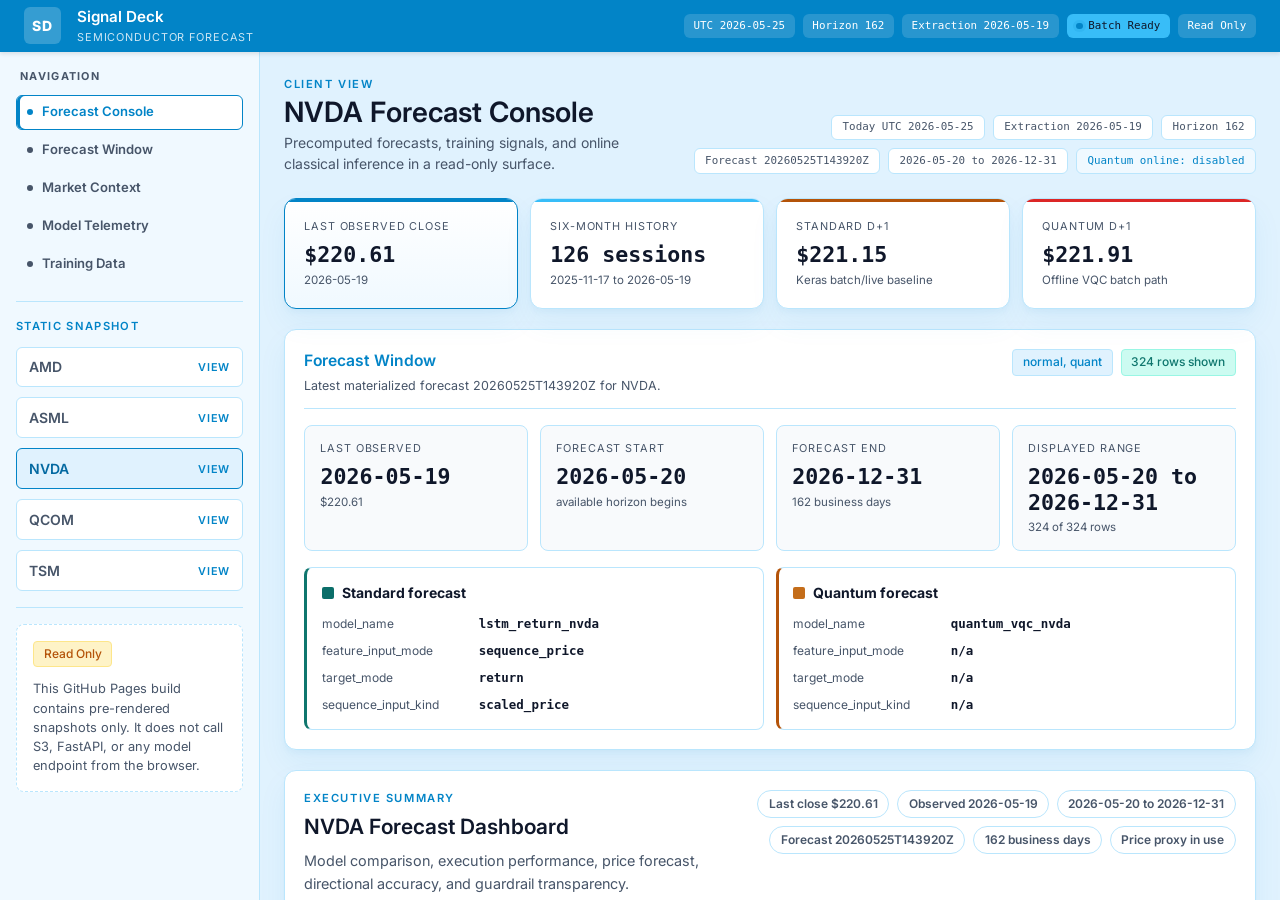
==== commit b4142a4e: "Add Endpoints" ====
--- a/site/index.html
+++ b/site/index.html
@@ -33,6 +33,33 @@
           <div class="brand-sub">Semiconductor Forecast Client View</div>
         </div>
 
+        <nav class="rail-section" aria-label="Dashboard sections">
+          <div class="rail-title">Navigation</div>
+          <a class="rail-nav-item rail-nav-item-active" href="#forecast-console">
+            <span class="rail-nav-dot"></span>
+            Forecast Console
+          </a>
+          <a class="rail-nav-item" href="#forecast-window">
+            <span class="rail-nav-dot"></span>
+            Forecast Window
+          </a>
+          <a class="rail-nav-item" href="#market-context">
+            <span class="rail-nav-dot"></span>
+            Market Context
+          </a>
+          <a class="rail-nav-item" href="#telemetry">
+            <span class="rail-nav-dot"></span>
+            Model Telemetry
+          </a>
+          <a class="rail-nav-item" href="#training-data">
+            <span class="rail-nav-dot"></span>
+            Training Data
+          </a>
+        </nav>
+
+        <div class="rail-divider"></div>
+
+        <section class="rail-section">
         
         <div class="filter-panel">
           <div class="filter-title">Static Snapshot</div>
@@ -49,12 +76,12 @@
             >ASML</a>
             
             <a
-              class="static-nav-link "
+              class="static-nav-link static-nav-link-active"
               href="index.html?symbol=NVDA"
             >NVDA</a>
             
             <a
-              class="static-nav-link static-nav-link-active"
+              class="static-nav-link "
               href="index.html?symbol=QCOM"
             >QCOM</a>
             
@@ -66,20 +93,25 @@
           </div>
         </div>
         
-
+        </section>
+
+        <div class="rail-divider"></div>
+
+        <section class="rail-section">
         <div class="read-only-note">
           <div class="pill pill-locked">Read Only</div>
           
           <p>This GitHub Pages build contains pre-rendered snapshots only. It does not call S3, FastAPI, or any model endpoint from the browser.</p>
           
         </div>
+        </section>
       </aside>
 
-      <main class="canvas">
+      <main class="canvas" id="forecast-console">
         <header class="hero">
           <div>
             <div class="eyebrow">Client View</div>
-            <h1>QCOM Forecast Console</h1>
+            <h1>NVDA Forecast Console</h1>
             <p>Precomputed forecasts, training signals, and online classical inference in a read-only surface.</p>
           </div>
           <div class="hero-meta">
@@ -87,7 +119,7 @@
             <div class="meta-chip">Extraction 2026-05-19</div>
             <div class="meta-chip">Horizon 162</div>
             
-            <div class="meta-chip">Forecast 20260525T041212Z</div>
+            <div class="meta-chip">Forecast 20260525T143920Z</div>
             <div class="meta-chip">2026-05-20 to 2026-12-31</div>
             
             <div class="meta-chip meta-chip-accent">Quantum online: disabled</div>
@@ -96,11 +128,11 @@
 
         
 
-        <section class="metrics-grid">
+        <section class="metrics-grid" aria-label="Overview metrics">
           
           <article class="metric-card metric-card-primary">
             <div class="metric-label">Last Observed Close</div>
-            <div class="metric-value">$195.61</div>
+            <div class="metric-value">$220.61</div>
             <div class="metric-sub">2026-05-19</div>
           </article>
           
@@ -112,25 +144,25 @@
           
           <article class="metric-card ">
             <div class="metric-label">Standard D+1</div>
-            <div class="metric-value">$195.75</div>
+            <div class="metric-value">$221.15</div>
             <div class="metric-sub">Keras batch/live baseline</div>
           </article>
           
           <article class="metric-card ">
             <div class="metric-label">Quantum D+1</div>
-            <div class="metric-value">$198.14</div>
+            <div class="metric-value">$221.91</div>
             <div class="metric-sub">Offline VQC batch path</div>
           </article>
           
         </section>
 
         
-        <section class="panel forecast-window-panel">
+        <section class="panel forecast-window-panel" id="forecast-window">
           <div class="panel-head">
             <div>
               <div class="panel-title">Forecast Window</div>
               <div class="panel-subtitle">
-                Latest materialized forecast 20260525T041212Z for QCOM.
+                Latest materialized forecast 20260525T143920Z for NVDA.
               </div>
             </div>
             <div class="panel-tags">
@@ -142,7 +174,7 @@
             <article class="forecast-window-card">
               <div class="metric-label">Last observed</div>
               <div class="metric-value">2026-05-19</div>
-              <div class="metric-sub">$195.61</div>
+              <div class="metric-sub">$220.61</div>
             </article>
             <article class="forecast-window-card">
               <div class="metric-label">Forecast start</div>
@@ -171,7 +203,7 @@
                 <strong>Standard forecast</strong>
               </div>
               <dl class="model-meta-list">
-                <div><dt>model_name</dt><dd>lstm_return_qcom</dd></div>
+                <div><dt>model_name</dt><dd>lstm_return_nvda</dd></div>
                 <div><dt>feature_input_mode</dt><dd>sequence_price</dd></div>
                 <div><dt>target_mode</dt><dd>return</dd></div>
                 <div><dt>sequence_input_kind</dt><dd>scaled_price</dd></div>
@@ -184,7 +216,7 @@
                 <strong>Quantum forecast</strong>
               </div>
               <dl class="model-meta-list">
-                <div><dt>model_name</dt><dd>quantum_vqc_qcom</dd></div>
+                <div><dt>model_name</dt><dd>quantum_vqc_nvda</dd></div>
                 <div><dt>feature_input_mode</dt><dd>n/a</dd></div>
                 <div><dt>target_mode</dt><dd>n/a</dd></div>
                 <div><dt>sequence_input_kind</dt><dd>n/a</dd></div>
@@ -202,14 +234,14 @@
   <div class="forecast-dashboard-header">
     <div>
       <div class="eyebrow">Executive Summary</div>
-      <h2>QCOM Forecast Dashboard</h2>
+      <h2>NVDA Forecast Dashboard</h2>
       <p>Model comparison, execution performance, price forecast, directional accuracy, and guardrail transparency.</p>
     </div>
     <div class="forecast-dashboard-meta">
-      <span>Last close $195.61</span>
+      <span>Last close $220.61</span>
       <span>Observed 2026-05-19</span>
       <span>2026-05-20 to 2026-12-31</span>
-      <span>Forecast 20260525T041212Z</span>
+      <span>Forecast 20260525T143920Z</span>
       <span>162 business days</span>
       <span class="badge badge-proxy">Price proxy in use</span>
     </div>
@@ -233,23 +265,23 @@
     
 <article class="executive-kpi executive-kpi-neutral">
   <div class="metric-label">Total LSTM runtime</div>
-  <div class="executive-kpi-value">6.55s</div>
-  <div class="metric-sub">40.4ms per step</div>
+  <div class="executive-kpi-value">6.41s</div>
+  <div class="metric-sub">39.5ms per step</div>
 </article>
 
     
     
 <article class="executive-kpi executive-kpi-neutral">
   <div class="metric-label">Total VQC runtime</div>
-  <div class="executive-kpi-value">21.04s</div>
-  <div class="metric-sub">129.9ms per step</div>
+  <div class="executive-kpi-value">20.95s</div>
+  <div class="metric-sub">129.3ms per step</div>
 </article>
 
     
     
 <article class="executive-kpi executive-kpi-neutral">
   <div class="metric-label">Runtime ratio</div>
-  <div class="executive-kpi-value">3.2x</div>
+  <div class="executive-kpi-value">3.3x</div>
   <div class="metric-sub">VQC / LSTM per step</div>
 </article>
 
@@ -265,15 +297,15 @@
     
 <article class="executive-kpi executive-kpi-positive">
   <div class="metric-label">LSTM cumulative return</div>
-  <div class="executive-kpi-value">+4.4%</div>
+  <div class="executive-kpi-value">+15.6%</div>
   <div class="metric-sub">vs last observed close</div>
 </article>
 
     
     
-<article class="executive-kpi executive-kpi-positive">
+<article class="executive-kpi executive-kpi-negative">
   <div class="metric-label">VQC cumulative return</div>
-  <div class="executive-kpi-value">+3.4%</div>
+  <div class="executive-kpi-value">-8.8%</div>
   <div class="metric-sub">vs last observed close</div>
 </article>
 
@@ -297,7 +329,7 @@
     <div><dt>Last observed</dt><dd>2026-05-19</dd></div>
     <div><dt>Forecast start</dt><dd>2026-05-20</dd></div>
     <div><dt>Forecast end</dt><dd>2026-12-31</dd></div>
-    <div><dt>Generated at</dt><dd>20260525T041212Z</dd></div>
+    <div><dt>Generated at</dt><dd>20260525T143920Z</dd></div>
   </dl>
 </section>
 
@@ -306,7 +338,7 @@
   <div class="section-kicker">Runtime Performance</div>
   <h3>Execution Cost</h3>
   <div class="runtime-ratio">
-    <span>3.2x</span>
+    <span>3.3x</span>
     <small>VQC / LSTM per step</small>
   </div>
   <div class="model-bar-stack">
@@ -314,17 +346,17 @@
     <div class="model-bar-row">
       <div class="model-bar-label">
         <strong>LSTM</strong>
-        <span>40.4ms avg</span>
+        <span>39.5ms avg</span>
       </div>
       <div class="model-bar-track">
-        <span class="model-bar-fill model-bar-normal" style="width: 31.1%;"></span>
+        <span class="model-bar-fill model-bar-normal" style="width: 30.6%;"></span>
       </div>
     </div>
     
     <div class="model-bar-row">
       <div class="model-bar-label">
         <strong>VQC</strong>
-        <span>129.9ms avg</span>
+        <span>129.3ms avg</span>
       </div>
       <div class="model-bar-track">
         <span class="model-bar-fill model-bar-quant" style="width: 100%;"></span>
@@ -348,7 +380,7 @@
       </div>
       <div class="model-outcome model-outcome-positive">
         <span aria-hidden="true">↑</span>
-        +4.4%
+        +15.6%
       </div>
       <div class="badge-row">
         
@@ -361,9 +393,9 @@
         <strong>VQC - Qiskit</strong>
         <span>VQC estimated price</span>
       </div>
-      <div class="model-outcome model-outcome-positive">
-        <span aria-hidden="true">↑</span>
-        +3.4%
+      <div class="model-outcome model-outcome-negative">
+        <span aria-hidden="true">↓</span>
+        -8.8%
       </div>
       <div class="badge-row">
         
@@ -410,7 +442,7 @@
   <section class="technical-note">
     <div>
       <div class="section-kicker">Technical explanation</div>
-      <p>The VQC is approximately 3.2x slower than the LSTM per step. Over 162 steps, the total runtime difference is approximately 14.49s. This is expected because each VQC step may involve running a variational quantum circuit, sampler execution, transpilation, and bitstring interpretation, while the LSTM mainly performs optimized matrix operations.</p>
+      <p>The VQC is approximately 3.3x slower than the LSTM per step. Over 162 steps, the total runtime difference is approximately 14.54s. This is expected because each VQC step may involve running a variational quantum circuit, sampler execution, transpilation, and bitstring interpretation, while the LSTM mainly performs optimized matrix operations.</p>
       
       <p>The VQC is approximately a direction and volatility model in this interface. Its output is converted into an estimated price path through the configured proxy, so it should not be read as a direct price regression.</p>
       
@@ -443,13 +475,13 @@
         <tr>
           <td><strong>LSTM - Keras</strong></td>
           <td>keras_lstm_regression</td>
-          <td>6.55s</td>
-          <td>40.4ms</td>
-          <td>37.8ms</td>
-          <td>154.4ms</td>
+          <td>6.41s</td>
+          <td>39.5ms</td>
+          <td>35.9ms</td>
+          <td>171.5ms</td>
           <td>100.0%</td>
           <td class="comparison-return comparison-return-positive">
-            +4.4%
+            +15.6%
             
           </td>
           <td>0/162</td>
@@ -462,13 +494,13 @@
         <tr>
           <td><strong>VQC - Qiskit</strong></td>
           <td>quantum_vqc_direction</td>
-          <td>21.04s</td>
-          <td>129.9ms</td>
-          <td>78.9ms</td>
-          <td>269.3ms</td>
+          <td>20.95s</td>
+          <td>129.3ms</td>
+          <td>76.9ms</td>
+          <td>278.0ms</td>
           <td>8.6%</td>
-          <td class="comparison-return comparison-return-positive">
-            +3.4%
+          <td class="comparison-return comparison-return-negative">
+            -8.8%
             
           </td>
           <td>0/162</td>
@@ -487,7 +519,7 @@
 
         
 
-        <section class="panel">
+        <section class="panel" id="company-snapshot">
           <div class="panel-head">
             <div>
               <div class="panel-title">Company Forecast Snapshot</div>
@@ -495,7 +527,7 @@
             </div>
             <div class="panel-tags">
               <span class="tag">5 companies</span>
-              <span class="tag tag-teal">selected: QCOM</span>
+              <span class="tag tag-teal">selected: NVDA</span>
             </div>
           </div>
 
@@ -519,35 +551,35 @@
               <tbody>
                 
                 <tr class="row-selected">
-                  <td><strong>QCOM</strong></td>
+                  <td><strong>NVDA</strong></td>
                   <td class="num">
                     
-                    $195.61
+                    $220.61
                     
                   </td>
                   <td class="num">
                     
-                    $195.75
+                    $221.15
                     
                   </td>
                   <td class="num positive-text">
                     
-                    +0.07%
+                    +0.24%
                     
                   </td>
                   <td class="num">
                     
-                    $204.29
+                    $254.97
                     
                   </td>
                   <td class="num">
                     
-                    $198.14
+                    $221.91
                     
                   </td>
                   <td class="num positive-text">
                     
-                    +1.29%
+                    +0.59%
                     
                   </td>
                   <td>
@@ -559,7 +591,7 @@
                   <td>
                     <a
                       class="table-link"
-                      href="index.html?symbol=QCOM"
+                      href="index.html?symbol=NVDA"
                     >view</a>
                   </td>
                 </tr>
@@ -573,17 +605,17 @@
                   </td>
                   <td class="num">
                     
-                    $412.93
+                    $412.85
                     
                   </td>
                   <td class="num negative-text">
                     
-                    -0.27%
+                    -0.29%
                     
                   </td>
                   <td class="num">
                     
-                    $361.12
+                    $357.40
                     
                   </td>
                   <td class="num">
@@ -619,17 +651,17 @@
                   </td>
                   <td class="num">
                     
-                    $1461.23
+                    $1461.46
                     
                   </td>
                   <td class="num positive-text">
                     
-                    +0.12%
+                    +0.14%
                     
                   </td>
                   <td class="num">
                     
-                    $1569.41
+                    $1584.50
                     
                   </td>
                   <td class="num">
@@ -657,35 +689,35 @@
                 </tr>
                 
                 <tr class="">
-                  <td><strong>NVDA</strong></td>
+                  <td><strong>QCOM</strong></td>
                   <td class="num">
                     
-                    $220.61
+                    $195.61
                     
                   </td>
                   <td class="num">
                     
-                    $221.14
+                    $195.75
                     
                   </td>
                   <td class="num positive-text">
                     
-                    +0.24%
+                    +0.07%
                     
                   </td>
                   <td class="num">
                     
-                    $254.63
+                    $204.02
                     
                   </td>
                   <td class="num">
                     
-                    $221.91
+                    $198.14
                     
                   </td>
                   <td class="num positive-text">
                     
-                    +0.59%
+                    +1.29%
                     
                   </td>
                   <td>
@@ -697,7 +729,7 @@
                   <td>
                     <a
                       class="table-link"
-                      href="index.html?symbol=NVDA"
+                      href="index.html?symbol=QCOM"
                     >view</a>
                   </td>
                 </tr>
@@ -711,17 +743,17 @@
                   </td>
                   <td class="num">
                     
-                    $392.77
+                    $392.86
                     
                   </td>
                   <td class="num positive-text">
                     
-                    +0.04%
+                    +0.06%
                     
                   </td>
                   <td class="num">
                     
-                    $402.67
+                    $408.12
                     
                   </td>
                   <td class="num">
@@ -754,79 +786,110 @@
           
         </section>
 
-        <section class="panel panel-chart panel-chart-hero">
+        <section class="panel panel-chart panel-chart-hero" id="market-context">
           <div class="panel-head">
             <div>
               <div class="panel-title">Six-Month Market Context</div>
               <div class="panel-subtitle">
                 
-                Observed closes from 2025-11-17 to 2026-05-19, followed by standard and quantum paths from 2026-05-20 to 2026-12-31 generated at 20260525T041212Z.
+                Observed closes from 2025-11-17 to 2026-05-19, followed by standard and quantum paths from 2026-05-20 to 2026-12-31 generated at 20260525T143920Z.
                 
               </div>
             </div>
             <div class="panel-tags">
               <span class="tag">6 months</span>
               <span class="tag tag-teal">normal vs quant</span>
+              <button type="button" class="chart-zoom-button" data-chart-zoom="in" aria-label="Zoom in">+</button>
+              <button type="button" class="chart-zoom-button" data-chart-zoom="out" aria-label="Zoom out">-</button>
+              <button type="button" class="chart-zoom-button chart-zoom-reset" data-chart-zoom="reset" aria-label="Reset zoom">Reset</button>
             </div>
           </div>
 
           
-          <svg class="forecast-chart forecast-chart-hero" viewBox="0 0 920.0 320.0" preserveAspectRatio="xMidYMid meet" aria-label="Six-month market context chart">
+          <svg id="market-context-chart" class="forecast-chart forecast-chart-hero" data-original-viewbox="0 0 920.0 320.0" viewBox="0 0 920.0 320.0" preserveAspectRatio="xMidYMid meet" aria-label="Six-month market context chart">
             
             <line x1="0" x2="920.0" y1="30.0" y2="30.0" class="chart-guide"></line>
-            <text x="8.0" y="24.0" class="chart-label">$246.61</text>
+            <text x="8.0" y="24.0" data-original-x="8.0" data-original-y="24.0" class="chart-label chart-y-axis-label">$335.63</text>
             
-            <line x1="0" x2="920.0" y1="95.0" y2="95.0" class="chart-guide"></line>
-            <text x="8.0" y="89.0" class="chart-label">$213.70</text>
+            <line x1="0" x2="920.0" y1="95.00000000000003" y2="95.00000000000003" class="chart-guide"></line>
+            <text x="8.0" y="89.00000000000003" data-original-x="8.0" data-original-y="89.00000000000003" class="chart-label chart-y-axis-label">$285.28</text>
             
-            <line x1="0" x2="920.0" y1="160.0" y2="160.0" class="chart-guide"></line>
-            <text x="8.0" y="154.0" class="chart-label">$180.80</text>
+            <line x1="0" x2="920.0" y1="159.99999999999997" y2="159.99999999999997" class="chart-guide"></line>
+            <text x="8.0" y="153.99999999999997" data-original-x="8.0" data-original-y="153.99999999999997" class="chart-label chart-y-axis-label">$234.93</text>
             
             <line x1="0" x2="920.0" y1="225.0" y2="225.0" class="chart-guide"></line>
-            <text x="8.0" y="219.0" class="chart-label">$147.90</text>
+            <text x="8.0" y="219.0" data-original-x="8.0" data-original-y="219.0" class="chart-label chart-y-axis-label">$184.58</text>
             
             <line x1="0" x2="920.0" y1="290.0" y2="290.0" class="chart-guide"></line>
-            <text x="8.0" y="284.0" class="chart-label">$114.99</text>
+            <text x="8.0" y="284.0" data-original-x="8.0" data-original-y="284.0" class="chart-label chart-y-axis-label">$134.23</text>
             
-            <line x1="0" x2="920.0" y1="130.7431421363233" y2="130.7431421363233" class="chart-base"></line>
-            <line x1="427.14285714285717" x2="427.14285714285717" y1="0" y2="320.0" class="chart-boundary"></line>
-            <polyline points="70.00,187.76 72.86,191.09 75.71,189.02 78.57,201.90 81.43,194.57 84.29,191.09 87.14,194.57 90.00,190.94 92.86,185.11 95.71,185.21 98.57,179.95 101.43,171.32 104.29,172.74 107.14,171.83 110.00,170.85 112.86,169.48 115.71,157.21 118.57,159.07 121.43,164.96 124.29,163.04 127.14,169.25 130.00,176.71 132.86,173.06 135.71,170.96 138.57,173.00 141.43,171.95 144.29,171.91 147.14,171.83 150.00,174.56 152.86,174.12 155.71,179.26 158.57,175.45 161.43,168.87 164.29,156.74 167.14,161.21 170.00,157.89 172.86,165.97 175.71,182.78 178.57,190.64 181.43,192.12 184.29,198.34 187.14,202.24 190.00,212.80 192.86,208.26 195.71,205.44 198.57,209.35 201.43,211.92 204.29,214.84 207.14,215.51 210.00,216.46 212.86,217.70 215.71,215.67 218.57,226.42 221.43,223.04 224.29,247.91 227.14,245.85 230.00,242.71 232.86,240.42 235.71,238.55 238.57,243.62 241.43,239.22 244.29,235.40 247.14,234.20 250.00,238.09 252.86,234.91 255.71,239.79 258.57,231.16 261.43,229.10 264.29,229.56 267.14,235.94 270.00,238.56 272.86,244.29 275.71,241.57 278.57,246.53 281.43,249.11 284.29,244.33 287.14,250.08 290.00,252.22 292.86,258.08 295.71,260.71 298.57,261.56 301.43,257.21 304.29,259.43 307.14,257.83 310.00,260.55 312.86,263.61 315.71,262.98 318.57,259.66 321.43,259.29 324.29,266.06 327.14,266.14 330.00,262.76 332.86,265.73 335.71,266.68 338.57,268.79 341.43,272.07 344.29,265.27 347.14,264.80 350.00,264.19 352.86,257.90 355.71,254.74 358.57,254.33 361.43,251.52 364.29,248.11 367.14,245.50 370.00,249.37 372.86,248.36 375.71,252.55 378.57,223.12 381.43,220.33 384.29,220.84 387.14,208.99 390.00,162.41 392.86,167.49 395.71,184.54 398.57,148.64 401.43,136.75 404.29,117.03 407.14,84.36 410.00,47.93 412.86,101.70 415.71,96.05 418.57,121.91 421.43,119.13 424.29,114.88 427.14,130.74" fill="none" stroke="#174b83" stroke-width="3.2" stroke-linecap="round" stroke-linejoin="round"></polyline>
-            
-            <polyline points="427.14,130.74 430.00,130.46 432.86,130.19 435.71,129.92 438.57,129.66 441.43,129.41 444.29,129.16 447.14,128.92 450.00,128.68 452.86,128.45 455.71,128.23 458.57,128.01 461.43,127.80 464.29,127.59 467.14,127.38 470.00,127.18 472.86,126.98 475.71,126.79 478.57,126.60 481.43,126.42 484.29,126.23 487.14,126.06 490.00,125.88 492.86,125.71 495.71,125.54 498.57,125.37 501.43,125.21 504.29,125.05 507.14,124.89 510.00,124.73 512.86,124.58 515.71,124.43 518.57,124.28 521.43,124.13 524.29,123.99 527.14,123.84 530.00,123.70 532.86,123.57 535.71,123.43 538.57,123.29 541.43,123.16 544.29,123.03 547.14,122.90 550.00,122.77 552.86,122.65 555.71,122.52 558.57,122.40 561.43,122.28 564.29,122.16 567.14,122.04 570.00,121.92 572.86,121.81 575.71,121.69 578.57,121.58 581.43,121.47 584.29,121.36 587.14,121.25 590.00,121.14 592.86,121.03 595.71,120.93 598.57,120.82 601.43,120.72 604.29,120.62 607.14,120.52 610.00,120.42 612.86,120.32 615.71,120.22 618.57,120.12 621.43,120.02 624.29,119.93 627.14,119.83 630.00,119.74 632.86,119.65 635.71,119.55 638.57,119.46 641.43,119.37 644.29,119.28 647.14,119.19 650.00,119.11 652.86,119.02 655.71,118.93 658.57,118.85 661.43,118.76 664.29,118.68 667.14,118.59 670.00,118.51 672.86,118.43 675.71,118.35 678.57,118.27 681.43,118.19 684.29,118.11 687.14,118.03 690.00,117.95 692.86,117.87 695.71,117.79 698.57,117.72 701.43,117.64 704.29,117.57 707.14,117.49 710.00,117.42 712.86,117.34 715.71,117.27 718.57,117.20 721.43,117.13 724.29,117.05 727.14,116.98 730.00,116.91 732.86,116.84 735.71,116.77 738.57,116.70 741.43,116.64 744.29,116.57 747.14,116.50 750.00,116.43 752.86,116.37 755.71,116.30 758.57,116.23 761.43,116.17 764.29,116.10 767.14,116.04 770.00,115.97 772.86,115.91 775.71,115.85 778.57,115.78 781.43,115.72 784.29,115.66 787.14,115.60 790.00,115.54 792.86,115.47 795.71,115.41 798.57,115.35 801.43,115.29 804.29,115.23 807.14,115.17 810.00,115.12 812.86,115.06 815.71,115.00 818.57,114.94 821.43,114.88 824.29,114.83 827.14,114.77 830.00,114.71 832.86,114.66 835.71,114.60 838.57,114.54 841.43,114.49 844.29,114.43 847.14,114.38 850.00,114.32 852.86,114.27 855.71,114.22 858.57,114.16 861.43,114.11 864.29,114.06 867.14,114.00 870.00,113.95 872.86,113.90 875.71,113.85 878.57,113.80 881.43,113.74 884.29,113.69 887.14,113.64 890.00,113.59" fill="none" stroke="#0b6e69" stroke-width="3" stroke-dasharray="" stroke-linecap="round" stroke-linejoin="round"></polyline>
-            <circle cx="890.0" cy="113.59127956572735" r="4.5" fill="#0b6e69" class="chart-endpoint"></circle>
-            
-            <polyline points="427.14,130.74 430.00,125.75 432.86,120.85 435.71,116.08 438.57,111.88 441.43,107.78 444.29,103.74 447.14,99.93 450.00,96.79 452.86,93.76 455.71,90.96 458.57,88.62 461.43,86.44 464.29,84.48 467.14,82.84 470.00,84.15 472.86,85.04 475.71,85.86 478.57,86.46 481.43,87.03 484.29,87.55 487.14,87.95 490.00,88.30 492.86,88.60 495.71,88.87 498.57,89.11 501.43,89.32 504.29,89.54 507.14,89.75 510.00,89.96 512.86,90.18 515.71,90.39 518.57,90.60 521.43,90.82 524.29,91.03 527.14,91.24 530.00,91.46 532.86,91.67 535.71,91.88 538.57,92.09 541.43,92.31 544.29,92.52 547.14,92.73 550.00,92.94 552.86,93.16 555.71,93.37 558.57,93.58 561.43,93.79 564.29,94.00 567.14,94.22 570.00,94.43 572.86,94.64 575.71,94.85 578.57,95.06 581.43,95.27 584.29,95.48 587.14,95.69 590.00,95.90 592.86,96.11 595.71,96.33 598.57,96.54 601.43,96.75 604.29,96.96 607.14,97.17 610.00,97.38 612.86,97.59 615.71,97.80 618.57,98.01 621.43,98.22 624.29,98.42 627.14,98.63 630.00,98.84 632.86,99.05 635.71,99.26 638.57,99.47 641.43,99.68 644.29,99.89 647.14,100.10 650.00,100.31 652.86,100.51 655.71,100.72 658.57,100.93 661.43,101.14 664.29,101.35 667.14,101.55 670.00,101.76 672.86,101.97 675.71,102.18 678.57,102.38 681.43,102.59 684.29,102.80 687.14,103.01 690.00,103.21 692.86,103.42 695.71,103.63 698.57,103.83 701.43,104.04 704.29,104.25 707.14,104.45 710.00,104.66 712.86,104.87 715.71,105.07 718.57,105.28 721.43,105.48 724.29,105.69 727.14,105.90 730.00,106.10 732.86,106.31 735.71,106.51 738.57,106.72 741.43,106.92 744.29,107.13 747.14,107.33 750.00,107.54 752.86,107.74 755.71,107.95 758.57,108.15 761.43,108.36 764.29,108.56 767.14,108.77 770.00,108.97 772.86,109.17 775.71,109.38 778.57,109.58 781.43,109.79 784.29,109.99 787.14,110.19 790.00,110.40 792.86,110.60 795.71,110.80 798.57,111.01 801.43,111.21 804.29,111.41 807.14,111.62 810.00,111.82 812.86,112.02 815.71,112.22 818.57,112.43 821.43,112.63 824.29,112.83 827.14,113.03 830.00,113.24 832.86,113.44 835.71,113.64 838.57,113.84 841.43,114.04 844.29,114.24 847.14,114.45 850.00,114.65 852.86,114.85 855.71,115.05 858.57,115.25 861.43,115.45 864.29,115.65 867.14,115.85 870.00,116.05 872.86,116.25 875.71,116.45 878.57,116.65 881.43,116.86 884.29,117.06 887.14,117.26 890.00,117.46" fill="none" stroke="#c46d1a" stroke-width="3" stroke-dasharray="9 6" stroke-linecap="round" stroke-linejoin="round"></polyline>
-            <circle cx="890.0" cy="117.45516842520723" r="4.5" fill="#c46d1a" class="chart-endpoint"></circle>
+            <line x1="0" x2="920.0" y1="178.48763170506976" y2="178.48763170506976" class="chart-base"></line>
+            <line x1="660.4" x2="660.4" y1="0" y2="320.0" class="chart-boundary"></line>
+            <polyline points="70.00,222.39 74.72,229.16 79.45,222.50 84.17,230.09 88.89,232.36 93.62,227.62 98.34,233.73 103.06,230.58 107.79,234.79 112.51,231.02 117.23,229.03 121.96,231.44 126.68,226.55 131.40,227.80 136.12,223.75 140.85,224.50 145.57,226.04 150.29,229.71 155.02,237.34 159.74,235.70 164.46,233.86 169.19,242.61 173.91,238.48 178.63,229.64 183.36,226.15 188.08,219.03 192.80,219.80 197.53,217.32 202.25,220.30 206.97,221.18 211.70,222.52 216.42,219.49 221.14,220.43 225.87,221.57 230.59,219.15 235.31,224.41 240.04,224.64 244.76,224.54 249.48,223.41 254.20,226.86 258.93,221.81 263.65,222.87 268.37,233.41 273.10,226.63 277.82,224.67 282.54,221.01 287.27,222.56 291.99,219.92 296.71,216.04 301.44,214.76 306.16,216.55 310.88,223.67 315.61,230.48 320.33,238.42 325.05,241.40 329.78,223.93 334.50,217.95 339.22,219.89 343.95,217.94 348.67,221.96 353.39,227.29 358.12,224.50 362.84,220.61 367.56,220.72 372.28,218.24 377.01,216.00 381.73,214.33 386.45,210.83 391.18,224.60 395.90,234.54 400.62,227.71 405.35,230.85 410.07,226.99 414.79,226.60 419.52,233.73 424.24,227.49 428.96,224.76 433.69,223.13 438.41,226.86 443.13,230.59 447.86,226.76 452.58,228.42 457.30,230.40 462.03,232.77 466.75,240.34 471.47,236.54 476.20,237.11 480.92,232.62 485.64,242.22 490.36,247.03 495.09,250.06 499.81,238.14 504.53,236.40 509.26,234.28 513.98,233.96 518.70,233.37 523.43,228.23 528.15,225.87 532.87,219.77 537.60,218.90 542.32,209.60 547.04,206.55 551.77,207.23 556.49,202.93 561.21,202.44 565.94,205.25 570.66,201.87 575.38,205.56 580.11,194.42 584.83,183.65 589.55,188.09 594.28,193.15 599.00,205.65 603.72,207.10 608.44,207.06 613.17,209.61 617.89,194.99 622.61,190.25 627.34,185.47 632.06,180.00 636.78,178.27 641.51,171.75 646.23,158.95 650.95,172.41 655.68,176.28 660.40,178.49" fill="none" stroke="#174b83" stroke-width="4" stroke-linecap="round" stroke-linejoin="round"></polyline>
             
             
-            <text x="70.0" y="314.0" text-anchor="middle" class="chart-label">2025-11-17</text>
+            <polyline points="660.40,178.49 661.82,170.37 663.23,168.13 664.65,164.47 666.07,163.81 667.49,159.29 668.90,159.27 670.32,158.54 671.74,155.44 673.16,154.89 674.57,154.26 675.99,151.02 677.41,151.55 678.82,145.95 680.24,144.81 681.66,147.59 683.08,146.48 684.49,147.27 685.91,143.04 687.33,141.40 688.75,140.97 690.16,134.79 691.58,136.62 693.00,135.51 694.41,134.24 695.83,134.17 697.25,131.86 698.67,129.24 700.08,134.80 701.50,131.48 702.92,130.06 704.34,126.82 705.75,126.77 707.17,124.63 708.59,125.35 710.00,121.82 711.42,122.86 712.84,123.06 714.26,120.69 715.67,120.93 717.09,121.01 718.51,118.33 719.93,119.54 721.34,114.32 722.76,113.72 724.18,117.15 725.60,116.52 727.01,117.84 728.43,113.92 729.85,112.68 731.26,112.67 732.68,106.69 734.10,108.98 735.52,108.22 736.93,107.29 738.35,107.58 739.77,105.53 741.19,103.17 742.60,109.24 744.02,106.12 745.44,104.96 746.85,101.91 748.27,102.15 749.69,100.22 751.11,101.23 752.52,97.86 753.94,99.19 755.36,99.64 756.78,97.44 758.19,97.93 759.61,98.25 761.03,95.71 762.44,97.18 763.86,92.03 765.28,91.62 766.70,95.35 768.11,94.90 769.53,96.45 770.95,92.62 772.37,91.53 773.78,91.70 775.20,85.75 776.62,88.28 778.03,87.67 779.45,86.88 780.87,87.34 782.29,85.41 783.70,83.14 785.12,89.51 786.54,86.47 787.96,85.43 789.37,82.46 790.79,82.85 792.21,81.03 793.62,82.20 795.04,78.88 796.46,80.38 797.88,80.97 799.29,78.85 800.71,79.48 802.13,79.92 803.55,77.46 804.96,79.08 806.38,73.94 807.80,73.64 809.21,77.56 810.63,77.22 812.05,78.91 813.47,75.11 814.88,74.11 816.30,74.39 817.72,68.43 819.14,71.11 820.55,70.59 821.97,69.89 823.39,70.46 824.80,68.59 826.22,66.38 827.64,72.96 829.06,69.95 830.47,68.99 831.89,66.05 833.31,66.54 834.73,64.77 836.14,66.05 837.56,62.76 838.98,64.37 840.40,65.05 841.81,62.99 843.23,63.70 844.65,64.24 846.06,61.81 847.48,63.53 848.90,58.39 850.32,58.16 851.73,62.23 853.15,61.95 854.57,63.74 855.99,59.96 857.40,59.02 858.82,59.37 860.24,53.38 861.65,56.17 863.07,55.72 864.49,55.07 865.91,55.72 867.32,53.89 868.74,51.71 870.16,58.45 871.58,55.47 872.99,54.55 874.41,51.64 875.83,52.19 877.24,50.46 878.66,51.82 880.08,48.55 881.50,50.23 882.91,50.99 884.33,48.95 885.75,49.73 887.17,50.34 888.58,47.93 890.00,49.73" fill="none" stroke="#0b6e69" stroke-width="2.2" stroke-dasharray="4 7" stroke-linecap="round" stroke-linejoin="round" class="chart-scenario-line"></polyline>
             
-            <text x="427.14285714285717" y="314.0" text-anchor="middle" class="chart-label">2026-05-19</text>
             
-            <text x="890.0" y="314.0" text-anchor="middle" class="chart-label">2026-12-31</text>
+            <polyline points="660.40,178.49 661.82,182.03 663.23,184.66 664.65,184.76 666.07,187.30 667.49,185.61 668.90,188.15 670.32,189.80 671.74,188.93 673.16,190.49 674.57,191.85 675.99,190.52 677.41,192.89 678.82,189.05 680.24,189.62 681.66,194.04 683.08,194.53 684.49,196.89 685.91,194.18 687.33,194.03 688.75,195.04 690.16,190.29 691.58,193.50 693.00,193.76 694.41,193.83 695.83,195.08 697.25,194.06 698.67,192.71 700.08,199.52 701.50,197.43 702.92,197.23 704.34,195.18 705.75,196.32 707.17,195.35 708.59,197.22 710.00,194.82 711.42,196.99 712.84,198.29 714.26,197.02 715.67,198.35 717.09,199.51 718.51,197.89 719.93,200.15 721.34,195.97 722.76,196.40 724.18,200.86 725.60,201.24 727.01,203.57 728.43,200.64 729.85,200.39 731.26,201.35 732.68,196.34 734.10,199.60 735.52,199.79 736.93,199.81 738.35,201.04 739.77,199.92 741.19,198.48 742.60,205.47 744.02,203.26 745.44,203.01 746.85,200.86 748.27,201.99 749.69,200.96 751.11,202.85 752.52,200.35 753.94,202.55 755.36,203.87 756.78,202.53 758.19,203.87 759.61,205.04 761.03,203.35 762.44,205.65 763.86,201.34 765.28,201.76 766.70,206.32 768.11,206.69 769.53,209.06 770.95,206.04 772.37,205.76 773.78,206.73 775.20,201.58 776.62,204.90 778.03,205.09 779.45,205.09 780.87,206.33 782.29,205.18 783.70,203.69 785.12,210.83 786.54,208.56 787.96,208.29 789.37,206.08 790.79,207.23 792.21,206.16 793.62,208.08 795.04,205.51 796.46,207.75 797.88,209.09 799.29,207.71 800.71,209.07 802.13,210.25 803.55,208.52 804.96,210.86 806.38,206.45 807.80,206.87 809.21,211.51 810.63,211.88 812.05,214.29 813.47,211.20 814.88,210.91 816.30,211.89 817.72,206.63 819.14,210.01 820.55,210.19 821.97,210.18 823.39,211.44 824.80,210.26 826.22,208.73 827.64,216.00 829.06,213.68 830.47,213.39 831.89,211.13 833.31,212.29 834.73,211.20 836.14,213.15 837.56,210.53 838.98,212.80 840.40,214.15 841.81,212.75 843.23,214.12 844.65,215.31 846.06,213.54 847.48,215.92 848.90,211.43 850.32,211.85 851.73,216.56 853.15,216.93 854.57,219.37 855.99,216.22 857.40,215.92 858.82,216.91 860.24,211.56 861.65,214.99 863.07,215.16 864.49,215.15 865.91,216.42 867.32,215.22 868.74,213.66 870.16,221.03 871.58,218.67 872.99,218.37 874.41,216.07 875.83,217.24 877.24,216.13 878.66,218.10 880.08,215.44 881.50,217.74 882.91,219.10 884.33,217.67 885.75,219.06 887.17,220.26 888.58,218.46 890.00,220.86" fill="none" stroke="#0b6e69" stroke-width="2.2" stroke-dasharray="4 7" stroke-linecap="round" stroke-linejoin="round" class="chart-scenario-line"></polyline>
+            
+            <polyline points="660.40,178.49 661.82,177.79 663.23,177.12 664.65,176.46 666.07,175.82 667.49,175.19 668.90,174.58 670.32,173.98 671.74,173.40 673.16,172.83 674.57,172.27 675.99,171.72 677.41,171.19 678.82,170.66 680.24,170.15 681.66,169.65 683.08,169.15 684.49,168.67 685.91,168.19 687.33,167.72 688.75,167.27 690.16,166.81 691.58,166.37 693.00,165.93 694.41,165.50 695.83,165.08 697.25,164.67 698.67,164.26 700.08,163.85 701.50,163.46 702.92,163.07 704.34,162.68 705.75,162.30 707.17,161.93 708.59,161.56 710.00,161.19 711.42,160.83 712.84,160.48 714.26,160.13 715.67,159.78 717.09,159.44 718.51,159.10 719.93,158.77 721.34,158.44 722.76,158.12 724.18,157.80 725.60,157.48 727.01,157.16 728.43,156.85 729.85,156.55 731.26,156.25 732.68,155.95 734.10,155.65 735.52,155.36 736.93,155.07 738.35,154.78 739.77,154.50 741.19,154.21 742.60,153.94 744.02,153.66 745.44,153.39 746.85,153.12 748.27,152.85 749.69,152.59 751.11,152.32 752.52,152.06 753.94,151.81 755.36,151.55 756.78,151.30 758.19,151.05 759.61,150.80 761.03,150.55 762.44,150.31 763.86,150.07 765.28,149.83 766.70,149.59 768.11,149.36 769.53,149.12 770.95,148.89 772.37,148.66 773.78,148.43 775.20,148.21 776.62,147.98 778.03,147.76 779.45,147.54 780.87,147.32 782.29,147.10 783.70,146.89 785.12,146.67 786.54,146.46 787.96,146.25 789.37,146.04 790.79,145.84 792.21,145.63 793.62,145.42 795.04,145.22 796.46,145.02 797.88,144.82 799.29,144.62 800.71,144.42 802.13,144.23 803.55,144.03 804.96,143.84 806.38,143.65 807.80,143.46 809.21,143.27 810.63,143.08 812.05,142.89 813.47,142.71 814.88,142.52 816.30,142.34 817.72,142.16 819.14,141.98 820.55,141.80 821.97,141.62 823.39,141.44 824.80,141.26 826.22,141.09 827.64,140.91 829.06,140.74 830.47,140.57 831.89,140.40 833.31,140.23 834.73,140.06 836.14,139.89 837.56,139.72 838.98,139.56 840.40,139.39 841.81,139.23 843.23,139.06 844.65,138.90 846.06,138.74 847.48,138.58 848.90,138.42 850.32,138.26 851.73,138.10 853.15,137.95 854.57,137.79 855.99,137.63 857.40,137.48 858.82,137.33 860.24,137.17 861.65,137.02 863.07,136.87 864.49,136.72 865.91,136.57 867.32,136.42 868.74,136.27 870.16,136.12 871.58,135.98 872.99,135.83 874.41,135.69 875.83,135.54 877.24,135.40 878.66,135.25 880.08,135.11 881.50,134.97 882.91,134.83 884.33,134.69 885.75,134.55 887.17,134.41 888.58,134.27 890.00,134.13" fill="none" stroke="#0b6e69" stroke-width="4.2" stroke-dasharray="" stroke-linecap="round" stroke-linejoin="round"></polyline>
+            <circle cx="890.0" cy="134.13471292236784" r="5.5" fill="#0b6e69" class="chart-endpoint"></circle>
+            <text x="880.0" y="134.13471292236784" text-anchor="end" class="chart-value-label chart-value-label-main">$254.97</text>
+            
+            <text x="880.0" y="33.73358590403694" text-anchor="end" class="chart-value-label chart-value-label-scenario">$320.34</text>
+            
+            
+            <text x="880.0" y="238.8602862512264" text-anchor="end" class="chart-value-label chart-value-label-scenario">$187.79</text>
+            
+            
+            
+            <polyline points="660.40,178.49 661.82,169.35 663.23,169.46 664.65,168.07 666.07,166.71 667.49,164.11 668.90,165.87 670.32,166.83 671.74,165.32 673.16,166.24 674.57,167.05 675.99,165.30 677.41,166.99 678.82,162.79 680.24,162.77 681.66,166.36 683.08,165.37 684.49,166.99 685.91,163.78 687.33,162.90 688.75,163.11 690.16,157.98 691.58,160.28 693.00,159.85 694.41,159.27 695.83,159.79 697.25,158.23 698.67,156.09 700.08,161.46 701.50,158.66 702.92,157.90 704.34,155.48 705.75,155.98 707.17,154.57 708.59,155.76 710.00,153.07 711.42,154.23 712.84,154.62 714.26,152.67 715.67,153.09 717.09,153.67 718.51,151.74 719.93,153.33 721.34,149.12 722.76,149.07 724.18,152.33 725.60,152.24 727.01,153.90 728.43,150.86 729.85,150.22 731.26,150.67 732.68,145.81 734.10,148.31 735.52,148.10 736.93,147.41 738.35,147.80 739.77,146.44 741.19,144.79 742.60,150.60 744.02,148.28 745.44,147.69 746.85,145.44 748.27,146.09 749.69,144.83 751.11,146.14 752.52,143.61 753.94,145.20 755.36,146.01 756.78,144.51 758.19,145.35 759.61,146.03 761.03,144.24 762.44,145.92 763.86,141.87 765.28,141.92 766.70,145.55 768.11,145.56 769.53,147.29 770.95,144.38 772.37,143.84 773.78,144.37 775.20,139.66 776.62,142.22 778.03,142.08 779.45,141.79 780.87,142.57 782.29,141.30 783.70,139.76 785.12,145.55 786.54,143.34 787.96,142.83 789.37,140.69 790.79,141.39 792.21,140.21 793.62,141.57 795.04,139.14 796.46,140.77 797.88,141.63 799.29,140.22 800.71,141.10 802.13,141.83 803.55,140.12 804.96,141.84 806.38,137.90 807.80,138.00 809.21,141.63 810.63,141.69 812.05,143.45 813.47,140.64 814.88,140.15 816.30,140.73 817.72,136.13 819.14,138.70 820.55,138.62 821.97,138.38 823.39,139.19 824.80,137.99 826.22,136.51 827.64,142.26 829.06,140.12 830.47,139.67 831.89,137.59 833.31,138.32 834.73,137.21 836.14,138.59 837.56,136.23 838.98,137.88 840.40,138.76 841.81,137.41 843.23,138.31 844.65,139.08 846.06,137.43 847.48,139.15 848.90,135.31 850.32,135.45 851.73,139.05 853.15,139.15 854.57,140.91 855.99,138.18 857.40,137.73 858.82,138.33 860.24,133.84 861.65,136.40 863.07,136.35 864.49,136.15 865.91,136.98 867.32,135.82 868.74,134.39 870.16,140.09 871.58,138.02 872.99,137.59 874.41,135.58 875.83,136.33 877.24,135.26 878.66,136.65 880.08,134.36 881.50,136.00 882.91,136.90 884.33,135.59 885.75,136.51 887.17,137.29 888.58,135.37 890.00,137.09" fill="none" stroke="#c46d1a" stroke-width="2.2" stroke-dasharray="4 7" stroke-linecap="round" stroke-linejoin="round" class="chart-scenario-line"></polyline>
+            
+            
+            <polyline points="660.40,178.49 661.82,181.06 663.23,185.92 664.65,188.12 666.07,189.96 667.49,190.01 668.90,194.13 670.32,197.24 671.74,197.73 673.16,200.53 674.57,203.08 675.99,203.00 677.41,206.28 678.82,203.60 680.24,205.05 681.66,210.05 683.08,210.57 684.49,213.51 685.91,211.61 687.33,212.01 688.75,213.47 690.16,209.56 691.58,213.05 693.00,213.77 694.41,214.33 695.83,215.95 697.25,215.48 698.67,214.46 700.08,220.93 701.50,219.21 702.92,219.46 704.34,218.03 705.75,219.49 707.17,219.04 708.59,221.16 710.00,219.39 711.42,221.53 712.84,222.88 714.26,221.88 715.67,223.24 717.09,224.67 718.51,223.59 719.93,226.02 721.34,222.63 722.76,223.39 724.18,227.53 725.60,228.24 727.01,230.68 728.43,228.41 729.85,228.54 731.26,229.75 732.68,225.63 734.10,228.87 735.52,229.39 736.93,229.50 738.35,230.69 739.77,230.04 741.19,229.09 742.60,235.59 744.02,233.96 745.44,234.05 746.85,232.48 748.27,233.78 749.69,233.19 751.11,235.15 752.52,233.27 753.94,235.50 755.36,236.95 756.78,236.08 758.19,237.54 759.61,238.85 761.03,237.67 762.44,239.96 763.86,236.50 765.28,237.16 766.70,241.38 768.11,241.98 769.53,244.29 770.95,241.96 772.37,242.00 773.78,243.10 775.20,238.95 776.62,242.07 778.03,242.49 779.45,242.76 780.87,244.08 782.29,243.36 783.70,242.35 785.12,248.68 786.54,247.00 787.96,247.03 789.37,245.40 790.79,246.62 792.21,245.97 793.62,247.84 795.04,245.92 796.46,248.06 797.88,249.42 799.29,248.51 800.71,249.89 802.13,251.12 803.55,249.90 804.96,252.09 806.38,248.64 807.80,249.23 809.21,253.33 810.63,253.87 812.05,256.09 813.47,253.75 814.88,253.73 816.30,254.77 817.72,250.64 819.14,253.66 820.55,254.03 821.97,254.24 823.39,255.50 824.80,254.75 826.22,253.71 827.64,259.90 829.06,258.21 830.47,258.19 831.89,256.55 833.31,257.71 834.73,257.02 836.14,258.83 837.56,256.90 838.98,258.96 840.40,260.26 841.81,259.33 843.23,260.65 844.65,261.82 846.06,260.58 847.48,262.71 848.90,259.27 850.32,259.82 851.73,263.82 853.15,264.32 854.57,266.48 855.99,264.14 857.40,264.09 858.82,265.08 860.24,260.97 861.65,263.92 863.07,264.25 864.49,264.43 865.91,265.64 867.32,264.86 868.74,263.81 870.16,269.88 871.58,268.18 872.99,268.13 874.41,266.49 875.83,267.60 877.24,266.90 878.66,268.65 880.08,266.72 881.50,268.72 882.91,269.98 884.33,269.03 885.75,270.31 887.17,271.43 888.58,270.00 890.00,272.07" fill="none" stroke="#c46d1a" stroke-width="2.2" stroke-dasharray="4 7" stroke-linecap="round" stroke-linejoin="round" class="chart-scenario-line"></polyline>
+            
+            <polyline points="660.40,178.49 661.82,176.81 663.23,178.41 664.65,179.91 666.07,178.59 667.49,179.76 668.90,180.85 670.32,181.85 671.74,182.70 673.16,183.52 674.57,184.31 675.99,185.06 677.41,185.65 678.82,186.19 680.24,186.68 681.66,187.11 683.08,186.70 684.49,187.05 685.91,187.31 687.33,187.46 688.75,187.60 690.16,187.74 691.58,187.88 693.00,188.02 694.41,188.15 695.83,188.29 697.25,188.43 698.67,188.29 700.08,188.15 701.50,188.02 702.92,188.15 704.34,188.29 705.75,188.43 707.17,188.57 708.59,188.70 710.00,188.84 711.42,188.70 712.84,188.57 714.26,188.43 715.67,188.29 717.09,188.43 718.51,188.57 719.93,188.70 721.34,188.84 722.76,188.98 724.18,188.84 725.60,188.98 727.01,189.12 728.43,189.25 729.85,189.39 731.26,189.53 732.68,189.66 734.10,189.80 735.52,189.94 736.93,189.80 738.35,189.66 739.77,189.80 741.19,189.94 742.60,190.07 744.02,190.21 745.44,190.35 746.85,190.48 748.27,190.62 749.69,190.76 751.11,190.89 752.52,191.03 753.94,191.16 755.36,191.30 756.78,191.44 758.19,191.57 759.61,191.71 761.03,191.84 762.44,191.98 763.86,192.12 765.28,192.25 766.70,192.39 768.11,192.52 769.53,192.66 770.95,192.79 772.37,192.93 773.78,193.06 775.20,193.20 776.62,193.33 778.03,193.47 779.45,193.60 780.87,193.74 782.29,193.87 783.70,194.01 785.12,194.14 786.54,194.28 787.96,194.41 789.37,194.55 790.79,194.68 792.21,194.81 793.62,194.95 795.04,195.08 796.46,195.22 797.88,195.35 799.29,195.49 800.71,195.62 802.13,195.75 803.55,195.89 804.96,196.02 806.38,196.15 807.80,196.29 809.21,196.42 810.63,196.55 812.05,196.69 813.47,196.82 814.88,196.95 816.30,197.09 817.72,197.22 819.14,197.35 820.55,197.49 821.97,197.62 823.39,197.75 824.80,197.89 826.22,198.02 827.64,198.15 829.06,198.28 830.47,198.42 831.89,198.55 833.31,198.68 834.73,198.81 836.14,198.95 837.56,199.08 838.98,199.21 840.40,199.34 841.81,199.47 843.23,199.61 844.65,199.74 846.06,199.87 847.48,200.00 848.90,200.13 850.32,200.26 851.73,200.40 853.15,200.53 854.57,200.66 855.99,200.79 857.40,200.92 858.82,201.05 860.24,201.18 861.65,201.31 863.07,201.45 864.49,201.58 865.91,201.71 867.32,201.84 868.74,201.97 870.16,202.10 871.58,202.23 872.99,202.36 874.41,202.49 875.83,202.62 877.24,202.75 878.66,202.88 880.08,203.01 881.50,203.14 882.91,203.27 884.33,203.40 885.75,203.53 887.17,203.66 888.58,203.53 890.00,203.66" fill="none" stroke="#c46d1a" stroke-width="4.2" stroke-dasharray="9 6" stroke-linecap="round" stroke-linejoin="round"></polyline>
+            <circle cx="890.0" cy="203.66209058221511" r="5.5" fill="#c46d1a" class="chart-endpoint"></circle>
+            <text x="880.0" y="203.66209058221511" text-anchor="end" class="chart-value-label chart-value-label-main">$201.11</text>
+            
+            <text x="880.0" y="121.08867839588126" text-anchor="end" class="chart-value-label chart-value-label-scenario">$252.68</text>
+            
+            
+            <text x="880.0" y="290.0689655172414" text-anchor="end" class="chart-value-label chart-value-label-scenario">$148.12</text>
+            
+            
+            
+            <text x="70.0" y="314.0" data-original-x="70.0" data-original-y="314.0" text-anchor="middle" class="chart-label chart-x-axis-label">2025-11-17</text>
+            
+            <text x="660.4" y="314.0" data-original-x="660.4" data-original-y="314.0" text-anchor="middle" class="chart-label chart-x-axis-label">2026-05-19</text>
+            
+            <text x="890.0" y="314.0" data-original-x="890.0" data-original-y="314.0" text-anchor="middle" class="chart-label chart-x-axis-label">2026-12-31</text>
             
           </svg>
           <div class="legend-row chart-summary-row">
             <div class="legend-pill chart-summary-pill">
               <span class="legend-swatch" style="background: #174b83"></span>
               <span>historical close</span>
-              <strong>Last close $195.61</strong>
+              <strong>Last close $220.61</strong>
             </div>
             
             <div class="legend-pill chart-summary-pill">
               <span class="legend-swatch" style="background: #0b6e69"></span>
               <span>Standard forecast</span>
-              <strong>D+1 $195.75</strong>
-              <strong>End $204.29</strong>
-              <strong class="positive-text">End +4.44% ($+8.68)</strong>
+              <strong>D+1 $221.15</strong>
+              <strong>End $254.97</strong>
+              <strong>Sim $187.79–$320.34</strong>
+              <strong class="positive-text">End +15.57% ($+34.36)</strong>
             </div>
             
             <div class="legend-pill chart-summary-pill">
               <span class="legend-swatch" style="background: #c46d1a"></span>
               <span>Quantum forecast</span>
-              <strong>D+1 $198.14</strong>
-              <strong>End $202.34</strong>
-              <strong class="positive-text">End +3.44% ($+6.73)</strong>
+              <strong>D+1 $221.91</strong>
+              <strong>End $201.11</strong>
+              <strong>Sim $148.12–$252.68</strong>
+              <strong class="negative-text">End -8.84% ($-19.50)</strong>
             </div>
             
           </div>
@@ -841,7 +904,7 @@
               <div>
                 <div class="panel-title">Standard Forecast</div>
                 <div class="panel-subtitle">
-                  Base close $195.61 on 2026-05-19
+                  Base close $220.61 on 2026-05-19
                 </div>
               </div>
               <div class="panel-tags">
@@ -855,22 +918,27 @@
             <div class="scenario-topline">
               <div>
                 <div class="metric-label">D+1 estimate</div>
-                <div class="prediction-hero">$195.75</div>
+                <div class="prediction-hero">$221.15</div>
                 <div class="prediction-line">2026-05-20</div>
               </div>
               <div class="delta-chip delta-chip-positive">
-                +$0.14
-                <span>(+0.07%)</span>
+                +$0.54
+                <span>(+0.24%)</span>
               </div>
             </div>
 
             
+            <div class="scenario-band">
+              Live standard interval:
+              $217.99 to $224.30
+            </div>
+            
 
             <dl class="metric-list scenario-metric-list">
-              <div><dt>Horizon end</dt><dd>$204.29 on 2026-12-31</dd></div>
-              <div><dt>Projected result</dt><dd>+$8.68 (+4.44%)</dd></div>
-              <div><dt>Best gain path</dt><dd>$204.29 on 2026-12-31 (+4.44%)</dd></div>
-              <div><dt>Worst loss path</dt><dd>$195.75 on 2026-05-20 (+0.07%)</dd></div>
+              <div><dt>Horizon end</dt><dd>$254.97 on 2026-12-31</dd></div>
+              <div><dt>Projected result</dt><dd>+$34.36 (+15.57%)</dd></div>
+              <div><dt>Best gain path</dt><dd>$254.97 on 2026-12-31 (+15.57%)</dd></div>
+              <div><dt>Worst loss path</dt><dd>$221.15 on 2026-05-20 (+0.24%)</dd></div>
             </dl>
 
             <div class="scenario-explain">
@@ -881,6 +949,8 @@
                 <li>The batch path rolls predicted closes forward for 162 business days.</li>
                 
                 <li>The line shown here is directly materialized from the stored forecast dataset.</li>
+                
+                <li>The live D+1 Keras request also exposes a 95% interval for the first step.</li>
                 
               </ul>
             </div>
@@ -891,13 +961,13 @@
               <div>
                 <div class="panel-title">Quantum Forecast</div>
                 <div class="panel-subtitle">
-                  Base close $195.61 on 2026-05-19
+                  Base close $220.61 on 2026-05-19
                 </div>
               </div>
               <div class="panel-tags">
                 <span class="tag">quant</span>
-                <span class="tag tag-teal">
-                  gain bias
+                <span class="tag tag-amber">
+                  loss bias
                 </span>
               </div>
             </div>
@@ -905,22 +975,22 @@
             <div class="scenario-topline">
               <div>
                 <div class="metric-label">D+1 estimate</div>
-                <div class="prediction-hero">$198.14</div>
+                <div class="prediction-hero">$221.91</div>
                 <div class="prediction-line">2026-05-20</div>
               </div>
               <div class="delta-chip delta-chip-positive">
-                +$2.53
-                <span>(+1.29%)</span>
+                +$1.30
+                <span>(+0.59%)</span>
               </div>
             </div>
 
             
 
             <dl class="metric-list scenario-metric-list">
-              <div><dt>Horizon end</dt><dd>$202.34 on 2026-12-31</dd></div>
-              <div><dt>Projected result</dt><dd>+$6.73 (+3.44%)</dd></div>
-              <div><dt>Best gain path</dt><dd>$219.86 on 2026-06-08 (+12.40%)</dd></div>
-              <div><dt>Worst loss path</dt><dd>$198.14 on 2026-05-20 (+1.29%)</dd></div>
+              <div><dt>Horizon end</dt><dd>$201.11 on 2026-12-31</dd></div>
+              <div><dt>Projected result</dt><dd>$-19.50 (-8.84%)</dd></div>
+              <div><dt>Best gain path</dt><dd>$221.91 on 2026-05-20 (+0.59%)</dd></div>
+              <div><dt>Worst loss path</dt><dd>$201.11 on 2026-12-31 (-8.84%)</dd></div>
             </dl>
 
             <div class="scenario-explain">
@@ -940,8 +1010,8 @@
         </section>
 
         <!-- Forecast telemetry and detail rows -->
-        <section class="panel-grid">
-          <article class="panel" style="grid-column: 1 / -1;">
+        <section class="panel-grid" id="telemetry">
+          <article class="panel panel-telemetry" style="grid-column: 1 / -1;">
             <div class="panel-head">
               <div>
                 <div class="panel-title">Telemetria & Forecast Rows</div>
@@ -959,16 +1029,14 @@
 
               <article class="report-kpi">
                 <div class="metric-label">Horizon End Price</div>
-                <div class="metric-value">$202.34</div>
+                <div class="metric-value">$201.11</div>
                 <div class="metric-sub">2026-12-31 | quant</div>
               </article>
 
               <article class="report-kpi">
                 <div class="metric-label">Retorno no Step</div>
                 <div class="metric-value negative-text">
-                  
                   -0.05%
-                  
                 </div>
                 <div class="metric-sub">Projected variation</div>
               </article>
@@ -976,9 +1044,7 @@
               <article class="report-kpi">
                 <div class="metric-label">Execution Time</div>
                 <div class="metric-value" style="font-family: monospace;">
-                  
-                  103.2 <span style="font-size: 0.8em; color: #64748b;">ms</span>
-                  
+                  99.9 ms
                 </div>
                 <div class="metric-sub">Inference latency</div>
               </article>
@@ -986,10 +1052,10 @@
               <article class="report-kpi">
                 <div class="metric-label">Status do Guardrail</div>
                 <div style="margin-top: 0.5rem;">
-                  
-                  <span class="tag tag-teal" style="font-size: 0.95rem;">Safe (Pass)</span>
-                  <div class="metric-sub" style="margin-top: 0.25rem;">Dentro dos limites normais</div>
-                  
+                  <span class="tag tag-teal" style="font-size: 0.95rem;">Safe</span>
+                  <div class="metric-sub" style="margin-top: 0.25rem;">
+                    Dentro dos limites normais
+                  </div>
                 </div>
               </article>
 
@@ -1017,10363 +1083,8419 @@
                     <td><span class="tag">normal</span></td>
 
                     <!-- Prediction -->
-                    <td><strong>$195.75</strong></td>
-
-                    <!-- Retorno -->
-                    <td class="positive-text">
-                      
+                    <td><strong>$221.15</strong></td>
+
+                    <!-- Retorno -->
+                    <td class="positive-text">
+                      <strong>+0.24%</strong>
+                    </td>
+
+                    <!-- Tempo -->
+                    <td style="font-family: monospace; color: #475569;">
+                      171.5 ms
+                    </td>
+
+                    <!-- Guardrail -->
+                    <td>
+                      <span class="tag tag-teal">Safe</span>
+                    </td>
+
+                    <td>up</td>
+                    <td>no</td>
+                  </tr>
+                  
+                  <tr>
+                    <td>2026-05-20</td>
+                    <td><span class="tag">quant</span></td>
+
+                    <!-- Prediction -->
+                    <td><strong>$221.91</strong></td>
+
+                    <!-- Retorno -->
+                    <td class="positive-text">
+                      <strong>+0.59%</strong>
+                    </td>
+
+                    <!-- Tempo -->
+                    <td style="font-family: monospace; color: #475569;">
+                      84.0 ms
+                    </td>
+
+                    <!-- Guardrail -->
+                    <td>
+                      <span class="tag tag-teal">Safe</span>
+                    </td>
+
+                    <td>up</td>
+                    <td>yes</td>
+                  </tr>
+                  
+                  <tr>
+                    <td>2026-05-21</td>
+                    <td><span class="tag">normal</span></td>
+
+                    <!-- Prediction -->
+                    <td><strong>$221.67</strong></td>
+
+                    <!-- Retorno -->
+                    <td class="positive-text">
+                      <strong>+0.24%</strong>
+                    </td>
+
+                    <!-- Tempo -->
+                    <td style="font-family: monospace; color: #475569;">
+                      42.8 ms
+                    </td>
+
+                    <!-- Guardrail -->
+                    <td>
+                      <span class="tag tag-teal">Safe</span>
+                    </td>
+
+                    <td>up</td>
+                    <td>no</td>
+                  </tr>
+                  
+                  <tr>
+                    <td>2026-05-21</td>
+                    <td><span class="tag">quant</span></td>
+
+                    <!-- Prediction -->
+                    <td><strong>$220.67</strong></td>
+
+                    <!-- Retorno -->
+                    <td class="negative-text">
+                      <strong>-0.56%</strong>
+                    </td>
+
+                    <!-- Tempo -->
+                    <td style="font-family: monospace; color: #475569;">
+                      78.6 ms
+                    </td>
+
+                    <!-- Guardrail -->
+                    <td>
+                      <span class="tag tag-teal">Safe</span>
+                    </td>
+
+                    <td>down</td>
+                    <td>yes</td>
+                  </tr>
+                  
+                  <tr>
+                    <td>2026-05-22</td>
+                    <td><span class="tag">normal</span></td>
+
+                    <!-- Prediction -->
+                    <td><strong>$222.18</strong></td>
+
+                    <!-- Retorno -->
+                    <td class="positive-text">
+                      <strong>+0.23%</strong>
+                    </td>
+
+                    <!-- Tempo -->
+                    <td style="font-family: monospace; color: #475569;">
+                      39.8 ms
+                    </td>
+
+                    <!-- Guardrail -->
+                    <td>
+                      <span class="tag tag-teal">Safe</span>
+                    </td>
+
+                    <td>up</td>
+                    <td>no</td>
+                  </tr>
+                  
+                  <tr>
+                    <td>2026-05-22</td>
+                    <td><span class="tag">quant</span></td>
+
+                    <!-- Prediction -->
+                    <td><strong>$219.51</strong></td>
+
+                    <!-- Retorno -->
+                    <td class="negative-text">
+                      <strong>-0.53%</strong>
+                    </td>
+
+                    <!-- Tempo -->
+                    <td style="font-family: monospace; color: #475569;">
+                      101.8 ms
+                    </td>
+
+                    <!-- Guardrail -->
+                    <td>
+                      <span class="tag tag-teal">Safe</span>
+                    </td>
+
+                    <td>down</td>
+                    <td>yes</td>
+                  </tr>
+                  
+                  <tr>
+                    <td>2026-05-25</td>
+                    <td><span class="tag">normal</span></td>
+
+                    <!-- Prediction -->
+                    <td><strong>$222.68</strong></td>
+
+                    <!-- Retorno -->
+                    <td class="positive-text">
+                      <strong>+0.22%</strong>
+                    </td>
+
+                    <!-- Tempo -->
+                    <td style="font-family: monospace; color: #475569;">
+                      38.2 ms
+                    </td>
+
+                    <!-- Guardrail -->
+                    <td>
+                      <span class="tag tag-teal">Safe</span>
+                    </td>
+
+                    <td>up</td>
+                    <td>no</td>
+                  </tr>
+                  
+                  <tr>
+                    <td>2026-05-25</td>
+                    <td><span class="tag">quant</span></td>
+
+                    <!-- Prediction -->
+                    <td><strong>$220.53</strong></td>
+
+                    <!-- Retorno -->
+                    <td class="positive-text">
+                      <strong>+0.47%</strong>
+                    </td>
+
+                    <!-- Tempo -->
+                    <td style="font-family: monospace; color: #475569;">
+                      104.7 ms
+                    </td>
+
+                    <!-- Guardrail -->
+                    <td>
+                      <span class="tag tag-teal">Safe</span>
+                    </td>
+
+                    <td>up</td>
+                    <td>yes</td>
+                  </tr>
+                  
+                  <tr>
+                    <td>2026-05-26</td>
+                    <td><span class="tag">normal</span></td>
+
+                    <!-- Prediction -->
+                    <td><strong>$223.16</strong></td>
+
+                    <!-- Retorno -->
+                    <td class="positive-text">
+                      <strong>+0.22%</strong>
+                    </td>
+
+                    <!-- Tempo -->
+                    <td style="font-family: monospace; color: #475569;">
+                      37.8 ms
+                    </td>
+
+                    <!-- Guardrail -->
+                    <td>
+                      <span class="tag tag-teal">Safe</span>
+                    </td>
+
+                    <td>up</td>
+                    <td>no</td>
+                  </tr>
+                  
+                  <tr>
+                    <td>2026-05-26</td>
+                    <td><span class="tag">quant</span></td>
+
+                    <!-- Prediction -->
+                    <td><strong>$219.63</strong></td>
+
+                    <!-- Retorno -->
+                    <td class="negative-text">
+                      <strong>-0.41%</strong>
+                    </td>
+
+                    <!-- Tempo -->
+                    <td style="font-family: monospace; color: #475569;">
+                      225.2 ms
+                    </td>
+
+                    <!-- Guardrail -->
+                    <td>
+                      <span class="tag tag-teal">Safe</span>
+                    </td>
+
+                    <td>down</td>
+                    <td>yes</td>
+                  </tr>
+                  
+                  <tr>
+                    <td>2026-05-27</td>
+                    <td><span class="tag">normal</span></td>
+
+                    <!-- Prediction -->
+                    <td><strong>$223.64</strong></td>
+
+                    <!-- Retorno -->
+                    <td class="positive-text">
+                      <strong>+0.21%</strong>
+                    </td>
+
+                    <!-- Tempo -->
+                    <td style="font-family: monospace; color: #475569;">
+                      37.7 ms
+                    </td>
+
+                    <!-- Guardrail -->
+                    <td>
+                      <span class="tag tag-teal">Safe</span>
+                    </td>
+
+                    <td>up</td>
+                    <td>no</td>
+                  </tr>
+                  
+                  <tr>
+                    <td>2026-05-27</td>
+                    <td><span class="tag">quant</span></td>
+
+                    <!-- Prediction -->
+                    <td><strong>$218.78</strong></td>
+
+                    <!-- Retorno -->
+                    <td class="negative-text">
+                      <strong>-0.38%</strong>
+                    </td>
+
+                    <!-- Tempo -->
+                    <td style="font-family: monospace; color: #475569;">
+                      94.8 ms
+                    </td>
+
+                    <!-- Guardrail -->
+                    <td>
+                      <span class="tag tag-teal">Safe</span>
+                    </td>
+
+                    <td>down</td>
+                    <td>yes</td>
+                  </tr>
+                  
+                  <tr>
+                    <td>2026-05-28</td>
+                    <td><span class="tag">normal</span></td>
+
+                    <!-- Prediction -->
+                    <td><strong>$224.10</strong></td>
+
+                    <!-- Retorno -->
+                    <td class="positive-text">
+                      <strong>+0.21%</strong>
+                    </td>
+
+                    <!-- Tempo -->
+                    <td style="font-family: monospace; color: #475569;">
+                      38.4 ms
+                    </td>
+
+                    <!-- Guardrail -->
+                    <td>
+                      <span class="tag tag-teal">Safe</span>
+                    </td>
+
+                    <td>up</td>
+                    <td>no</td>
+                  </tr>
+                  
+                  <tr>
+                    <td>2026-05-28</td>
+                    <td><span class="tag">quant</span></td>
+
+                    <!-- Prediction -->
+                    <td><strong>$218.00</strong></td>
+
+                    <!-- Retorno -->
+                    <td class="negative-text">
+                      <strong>-0.36%</strong>
+                    </td>
+
+                    <!-- Tempo -->
+                    <td style="font-family: monospace; color: #475569;">
+                      111.0 ms
+                    </td>
+
+                    <!-- Guardrail -->
+                    <td>
+                      <span class="tag tag-teal">Safe</span>
+                    </td>
+
+                    <td>down</td>
+                    <td>yes</td>
+                  </tr>
+                  
+                  <tr>
+                    <td>2026-05-29</td>
+                    <td><span class="tag">normal</span></td>
+
+                    <!-- Prediction -->
+                    <td><strong>$224.55</strong></td>
+
+                    <!-- Retorno -->
+                    <td class="positive-text">
+                      <strong>+0.20%</strong>
+                    </td>
+
+                    <!-- Tempo -->
+                    <td style="font-family: monospace; color: #475569;">
+                      149.9 ms
+                    </td>
+
+                    <!-- Guardrail -->
+                    <td>
+                      <span class="tag tag-teal">Safe</span>
+                    </td>
+
+                    <td>up</td>
+                    <td>no</td>
+                  </tr>
+                  
+                  <tr>
+                    <td>2026-05-29</td>
+                    <td><span class="tag">quant</span></td>
+
+                    <!-- Prediction -->
+                    <td><strong>$217.35</strong></td>
+
+                    <!-- Retorno -->
+                    <td class="negative-text">
+                      <strong>-0.30%</strong>
+                    </td>
+
+                    <!-- Tempo -->
+                    <td style="font-family: monospace; color: #475569;">
+                      129.0 ms
+                    </td>
+
+                    <!-- Guardrail -->
+                    <td>
+                      <span class="tag tag-teal">Safe</span>
+                    </td>
+
+                    <td>down</td>
+                    <td>yes</td>
+                  </tr>
+                  
+                  <tr>
+                    <td>2026-06-01</td>
+                    <td><span class="tag">normal</span></td>
+
+                    <!-- Prediction -->
+                    <td><strong>$224.99</strong></td>
+
+                    <!-- Retorno -->
+                    <td class="positive-text">
+                      <strong>+0.20%</strong>
+                    </td>
+
+                    <!-- Tempo -->
+                    <td style="font-family: monospace; color: #475569;">
+                      38.3 ms
+                    </td>
+
+                    <!-- Guardrail -->
+                    <td>
+                      <span class="tag tag-teal">Safe</span>
+                    </td>
+
+                    <td>up</td>
+                    <td>no</td>
+                  </tr>
+                  
+                  <tr>
+                    <td>2026-06-01</td>
+                    <td><span class="tag">quant</span></td>
+
+                    <!-- Prediction -->
+                    <td><strong>$216.72</strong></td>
+
+                    <!-- Retorno -->
+                    <td class="negative-text">
+                      <strong>-0.29%</strong>
+                    </td>
+
+                    <!-- Tempo -->
+                    <td style="font-family: monospace; color: #475569;">
+                      102.0 ms
+                    </td>
+
+                    <!-- Guardrail -->
+                    <td>
+                      <span class="tag tag-teal">Safe</span>
+                    </td>
+
+                    <td>down</td>
+                    <td>yes</td>
+                  </tr>
+                  
+                  <tr>
+                    <td>2026-06-02</td>
+                    <td><span class="tag">normal</span></td>
+
+                    <!-- Prediction -->
+                    <td><strong>$225.43</strong></td>
+
+                    <!-- Retorno -->
+                    <td class="positive-text">
+                      <strong>+0.19%</strong>
+                    </td>
+
+                    <!-- Tempo -->
+                    <td style="font-family: monospace; color: #475569;">
+                      37.7 ms
+                    </td>
+
+                    <!-- Guardrail -->
+                    <td>
+                      <span class="tag tag-teal">Safe</span>
+                    </td>
+
+                    <td>up</td>
+                    <td>no</td>
+                  </tr>
+                  
+                  <tr>
+                    <td>2026-06-02</td>
+                    <td><span class="tag">quant</span></td>
+
+                    <!-- Prediction -->
+                    <td><strong>$216.10</strong></td>
+
+                    <!-- Retorno -->
+                    <td class="negative-text">
+                      <strong>-0.28%</strong>
+                    </td>
+
+                    <!-- Tempo -->
+                    <td style="font-family: monospace; color: #475569;">
+                      102.8 ms
+                    </td>
+
+                    <!-- Guardrail -->
+                    <td>
+                      <span class="tag tag-teal">Safe</span>
+                    </td>
+
+                    <td>down</td>
+                    <td>yes</td>
+                  </tr>
+                  
+                  <tr>
+                    <td>2026-06-03</td>
+                    <td><span class="tag">normal</span></td>
+
+                    <!-- Prediction -->
+                    <td><strong>$225.85</strong></td>
+
+                    <!-- Retorno -->
+                    <td class="positive-text">
+                      <strong>+0.19%</strong>
+                    </td>
+
+                    <!-- Tempo -->
+                    <td style="font-family: monospace; color: #475569;">
+                      38.0 ms
+                    </td>
+
+                    <!-- Guardrail -->
+                    <td>
+                      <span class="tag tag-teal">Safe</span>
+                    </td>
+
+                    <td>up</td>
+                    <td>no</td>
+                  </tr>
+                  
+                  <tr>
+                    <td>2026-06-03</td>
+                    <td><span class="tag">quant</span></td>
+
+                    <!-- Prediction -->
+                    <td><strong>$215.52</strong></td>
+
+                    <!-- Retorno -->
+                    <td class="negative-text">
+                      <strong>-0.27%</strong>
+                    </td>
+
+                    <!-- Tempo -->
+                    <td style="font-family: monospace; color: #475569;">
+                      236.9 ms
+                    </td>
+
+                    <!-- Guardrail -->
+                    <td>
+                      <span class="tag tag-teal">Safe</span>
+                    </td>
+
+                    <td>down</td>
+                    <td>yes</td>
+                  </tr>
+                  
+                  <tr>
+                    <td>2026-06-04</td>
+                    <td><span class="tag">normal</span></td>
+
+                    <!-- Prediction -->
+                    <td><strong>$226.26</strong></td>
+
+                    <!-- Retorno -->
+                    <td class="positive-text">
+                      <strong>+0.18%</strong>
+                    </td>
+
+                    <!-- Tempo -->
+                    <td style="font-family: monospace; color: #475569;">
+                      43.3 ms
+                    </td>
+
+                    <!-- Guardrail -->
+                    <td>
+                      <span class="tag tag-teal">Safe</span>
+                    </td>
+
+                    <td>up</td>
+                    <td>no</td>
+                  </tr>
+                  
+                  <tr>
+                    <td>2026-06-04</td>
+                    <td><span class="tag">quant</span></td>
+
+                    <!-- Prediction -->
+                    <td><strong>$215.06</strong></td>
+
+                    <!-- Retorno -->
+                    <td class="negative-text">
+                      <strong>-0.21%</strong>
+                    </td>
+
+                    <!-- Tempo -->
+                    <td style="font-family: monospace; color: #475569;">
+                      78.2 ms
+                    </td>
+
+                    <!-- Guardrail -->
+                    <td>
+                      <span class="tag tag-teal">Safe</span>
+                    </td>
+
+                    <td>down</td>
+                    <td>yes</td>
+                  </tr>
+                  
+                  <tr>
+                    <td>2026-06-05</td>
+                    <td><span class="tag">normal</span></td>
+
+                    <!-- Prediction -->
+                    <td><strong>$226.67</strong></td>
+
+                    <!-- Retorno -->
+                    <td class="positive-text">
+                      <strong>+0.18%</strong>
+                    </td>
+
+                    <!-- Tempo -->
+                    <td style="font-family: monospace; color: #475569;">
+                      40.2 ms
+                    </td>
+
+                    <!-- Guardrail -->
+                    <td>
+                      <span class="tag tag-teal">Safe</span>
+                    </td>
+
+                    <td>up</td>
+                    <td>no</td>
+                  </tr>
+                  
+                  <tr>
+                    <td>2026-06-05</td>
+                    <td><span class="tag">quant</span></td>
+
+                    <!-- Prediction -->
+                    <td><strong>$214.64</strong></td>
+
+                    <!-- Retorno -->
+                    <td class="negative-text">
+                      <strong>-0.19%</strong>
+                    </td>
+
+                    <!-- Tempo -->
+                    <td style="font-family: monospace; color: #475569;">
+                      100.0 ms
+                    </td>
+
+                    <!-- Guardrail -->
+                    <td>
+                      <span class="tag tag-teal">Safe</span>
+                    </td>
+
+                    <td>down</td>
+                    <td>yes</td>
+                  </tr>
+                  
+                  <tr>
+                    <td>2026-06-08</td>
+                    <td><span class="tag">normal</span></td>
+
+                    <!-- Prediction -->
+                    <td><strong>$227.07</strong></td>
+
+                    <!-- Retorno -->
+                    <td class="positive-text">
+                      <strong>+0.18%</strong>
+                    </td>
+
+                    <!-- Tempo -->
+                    <td style="font-family: monospace; color: #475569;">
+                      41.6 ms
+                    </td>
+
+                    <!-- Guardrail -->
+                    <td>
+                      <span class="tag tag-teal">Safe</span>
+                    </td>
+
+                    <td>up</td>
+                    <td>no</td>
+                  </tr>
+                  
+                  <tr>
+                    <td>2026-06-08</td>
+                    <td><span class="tag">quant</span></td>
+
+                    <!-- Prediction -->
+                    <td><strong>$214.27</strong></td>
+
+                    <!-- Retorno -->
+                    <td class="negative-text">
+                      <strong>-0.18%</strong>
+                    </td>
+
+                    <!-- Tempo -->
+                    <td style="font-family: monospace; color: #475569;">
+                      100.0 ms
+                    </td>
+
+                    <!-- Guardrail -->
+                    <td>
+                      <span class="tag tag-teal">Safe</span>
+                    </td>
+
+                    <td>down</td>
+                    <td>yes</td>
+                  </tr>
+                  
+                  <tr>
+                    <td>2026-06-09</td>
+                    <td><span class="tag">normal</span></td>
+
+                    <!-- Prediction -->
+                    <td><strong>$227.46</strong></td>
+
+                    <!-- Retorno -->
+                    <td class="positive-text">
+                      <strong>+0.17%</strong>
+                    </td>
+
+                    <!-- Tempo -->
+                    <td style="font-family: monospace; color: #475569;">
+                      40.8 ms
+                    </td>
+
+                    <!-- Guardrail -->
+                    <td>
+                      <span class="tag tag-teal">Safe</span>
+                    </td>
+
+                    <td>up</td>
+                    <td>no</td>
+                  </tr>
+                  
+                  <tr>
+                    <td>2026-06-09</td>
+                    <td><span class="tag">quant</span></td>
+
+                    <!-- Prediction -->
+                    <td><strong>$213.93</strong></td>
+
+                    <!-- Retorno -->
+                    <td class="negative-text">
+                      <strong>-0.16%</strong>
+                    </td>
+
+                    <!-- Tempo -->
+                    <td style="font-family: monospace; color: #475569;">
+                      99.5 ms
+                    </td>
+
+                    <!-- Guardrail -->
+                    <td>
+                      <span class="tag tag-teal">Safe</span>
+                    </td>
+
+                    <td>down</td>
+                    <td>yes</td>
+                  </tr>
+                  
+                  <tr>
+                    <td>2026-06-10</td>
+                    <td><span class="tag">normal</span></td>
+
+                    <!-- Prediction -->
+                    <td><strong>$227.84</strong></td>
+
+                    <!-- Retorno -->
+                    <td class="positive-text">
+                      <strong>+0.17%</strong>
+                    </td>
+
+                    <!-- Tempo -->
+                    <td style="font-family: monospace; color: #475569;">
+                      38.9 ms
+                    </td>
+
+                    <!-- Guardrail -->
+                    <td>
+                      <span class="tag tag-teal">Safe</span>
+                    </td>
+
+                    <td>up</td>
+                    <td>no</td>
+                  </tr>
+                  
+                  <tr>
+                    <td>2026-06-10</td>
+                    <td><span class="tag">quant</span></td>
+
+                    <!-- Prediction -->
+                    <td><strong>$214.25</strong></td>
+
+                    <!-- Retorno -->
+                    <td class="positive-text">
+                      <strong>+0.15%</strong>
+                    </td>
+
+                    <!-- Tempo -->
+                    <td style="font-family: monospace; color: #475569;">
+                      122.8 ms
+                    </td>
+
+                    <!-- Guardrail -->
+                    <td>
+                      <span class="tag tag-teal">Safe</span>
+                    </td>
+
+                    <td>up</td>
+                    <td>yes</td>
+                  </tr>
+                  
+                  <tr>
+                    <td>2026-06-11</td>
+                    <td><span class="tag">normal</span></td>
+
+                    <!-- Prediction -->
+                    <td><strong>$228.22</strong></td>
+
+                    <!-- Retorno -->
+                    <td class="positive-text">
+                      <strong>+0.16%</strong>
+                    </td>
+
+                    <!-- Tempo -->
+                    <td style="font-family: monospace; color: #475569;">
+                      38.4 ms
+                    </td>
+
+                    <!-- Guardrail -->
+                    <td>
+                      <span class="tag tag-teal">Safe</span>
+                    </td>
+
+                    <td>up</td>
+                    <td>no</td>
+                  </tr>
+                  
+                  <tr>
+                    <td>2026-06-11</td>
+                    <td><span class="tag">quant</span></td>
+
+                    <!-- Prediction -->
+                    <td><strong>$213.98</strong></td>
+
+                    <!-- Retorno -->
+                    <td class="negative-text">
+                      <strong>-0.13%</strong>
+                    </td>
+
+                    <!-- Tempo -->
+                    <td style="font-family: monospace; color: #475569;">
+                      257.2 ms
+                    </td>
+
+                    <!-- Guardrail -->
+                    <td>
+                      <span class="tag tag-teal">Safe</span>
+                    </td>
+
+                    <td>down</td>
+                    <td>yes</td>
+                  </tr>
+                  
+                  <tr>
+                    <td>2026-06-12</td>
+                    <td><span class="tag">normal</span></td>
+
+                    <!-- Prediction -->
+                    <td><strong>$228.58</strong></td>
+
+                    <!-- Retorno -->
+                    <td class="positive-text">
+                      <strong>+0.16%</strong>
+                    </td>
+
+                    <!-- Tempo -->
+                    <td style="font-family: monospace; color: #475569;">
+                      38.1 ms
+                    </td>
+
+                    <!-- Guardrail -->
+                    <td>
+                      <span class="tag tag-teal">Safe</span>
+                    </td>
+
+                    <td>up</td>
+                    <td>no</td>
+                  </tr>
+                  
+                  <tr>
+                    <td>2026-06-12</td>
+                    <td><span class="tag">quant</span></td>
+
+                    <!-- Prediction -->
+                    <td><strong>$213.78</strong></td>
+
+                    <!-- Retorno -->
+                    <td class="negative-text">
+                      <strong>-0.09%</strong>
+                    </td>
+
+                    <!-- Tempo -->
+                    <td style="font-family: monospace; color: #475569;">
+                      130.3 ms
+                    </td>
+
+                    <!-- Guardrail -->
+                    <td>
+                      <span class="tag tag-teal">Safe</span>
+                    </td>
+
+                    <td>down</td>
+                    <td>yes</td>
+                  </tr>
+                  
+                  <tr>
+                    <td>2026-06-15</td>
+                    <td><span class="tag">normal</span></td>
+
+                    <!-- Prediction -->
+                    <td><strong>$228.95</strong></td>
+
+                    <!-- Retorno -->
+                    <td class="positive-text">
+                      <strong>+0.16%</strong>
+                    </td>
+
+                    <!-- Tempo -->
+                    <td style="font-family: monospace; color: #475569;">
+                      37.8 ms
+                    </td>
+
+                    <!-- Guardrail -->
+                    <td>
+                      <span class="tag tag-teal">Safe</span>
+                    </td>
+
+                    <td>up</td>
+                    <td>no</td>
+                  </tr>
+                  
+                  <tr>
+                    <td>2026-06-15</td>
+                    <td><span class="tag">quant</span></td>
+
+                    <!-- Prediction -->
+                    <td><strong>$213.66</strong></td>
+
+                    <!-- Retorno -->
+                    <td class="negative-text">
+                      <strong>-0.06%</strong>
+                    </td>
+
+                    <!-- Tempo -->
+                    <td style="font-family: monospace; color: #475569;">
+                      142.2 ms
+                    </td>
+
+                    <!-- Guardrail -->
+                    <td>
+                      <span class="tag tag-teal">Safe</span>
+                    </td>
+
+                    <td>down</td>
+                    <td>yes</td>
+                  </tr>
+                  
+                  <tr>
+                    <td>2026-06-16</td>
+                    <td><span class="tag">normal</span></td>
+
+                    <!-- Prediction -->
+                    <td><strong>$229.30</strong></td>
+
+                    <!-- Retorno -->
+                    <td class="positive-text">
+                      <strong>+0.16%</strong>
+                    </td>
+
+                    <!-- Tempo -->
+                    <td style="font-family: monospace; color: #475569;">
+                      43.5 ms
+                    </td>
+
+                    <!-- Guardrail -->
+                    <td>
+                      <span class="tag tag-teal">Safe</span>
+                    </td>
+
+                    <td>up</td>
+                    <td>no</td>
+                  </tr>
+                  
+                  <tr>
+                    <td>2026-06-16</td>
+                    <td><span class="tag">quant</span></td>
+
+                    <!-- Prediction -->
+                    <td><strong>$213.55</strong></td>
+
+                    <!-- Retorno -->
+                    <td class="negative-text">
+                      <strong>-0.05%</strong>
+                    </td>
+
+                    <!-- Tempo -->
+                    <td style="font-family: monospace; color: #475569;">
+                      132.5 ms
+                    </td>
+
+                    <!-- Guardrail -->
+                    <td>
+                      <span class="tag tag-teal">Safe</span>
+                    </td>
+
+                    <td>down</td>
+                    <td>yes</td>
+                  </tr>
+                  
+                  <tr>
+                    <td>2026-06-17</td>
+                    <td><span class="tag">normal</span></td>
+
+                    <!-- Prediction -->
+                    <td><strong>$229.65</strong></td>
+
+                    <!-- Retorno -->
+                    <td class="positive-text">
+                      <strong>+0.15%</strong>
+                    </td>
+
+                    <!-- Tempo -->
+                    <td style="font-family: monospace; color: #475569;">
+                      38.5 ms
+                    </td>
+
+                    <!-- Guardrail -->
+                    <td>
+                      <span class="tag tag-teal">Safe</span>
+                    </td>
+
+                    <td>up</td>
+                    <td>no</td>
+                  </tr>
+                  
+                  <tr>
+                    <td>2026-06-17</td>
+                    <td><span class="tag">quant</span></td>
+
+                    <!-- Prediction -->
+                    <td><strong>$213.44</strong></td>
+
+                    <!-- Retorno -->
+                    <td class="negative-text">
+                      <strong>-0.05%</strong>
+                    </td>
+
+                    <!-- Tempo -->
+                    <td style="font-family: monospace; color: #475569;">
+                      102.1 ms
+                    </td>
+
+                    <!-- Guardrail -->
+                    <td>
+                      <span class="tag tag-teal">Safe</span>
+                    </td>
+
+                    <td>down</td>
+                    <td>yes</td>
+                  </tr>
+                  
+                  <tr>
+                    <td>2026-06-18</td>
+                    <td><span class="tag">normal</span></td>
+
+                    <!-- Prediction -->
+                    <td><strong>$230.00</strong></td>
+
+                    <!-- Retorno -->
+                    <td class="positive-text">
+                      <strong>+0.15%</strong>
+                    </td>
+
+                    <!-- Tempo -->
+                    <td style="font-family: monospace; color: #475569;">
+                      37.4 ms
+                    </td>
+
+                    <!-- Guardrail -->
+                    <td>
+                      <span class="tag tag-teal">Safe</span>
+                    </td>
+
+                    <td>up</td>
+                    <td>no</td>
+                  </tr>
+                  
+                  <tr>
+                    <td>2026-06-18</td>
+                    <td><span class="tag">quant</span></td>
+
+                    <!-- Prediction -->
+                    <td><strong>$213.34</strong></td>
+
+                    <!-- Retorno -->
+                    <td class="negative-text">
+                      <strong>-0.05%</strong>
+                    </td>
+
+                    <!-- Tempo -->
+                    <td style="font-family: monospace; color: #475569;">
+                      100.9 ms
+                    </td>
+
+                    <!-- Guardrail -->
+                    <td>
+                      <span class="tag tag-teal">Safe</span>
+                    </td>
+
+                    <td>down</td>
+                    <td>yes</td>
+                  </tr>
+                  
+                  <tr>
+                    <td>2026-06-19</td>
+                    <td><span class="tag">normal</span></td>
+
+                    <!-- Prediction -->
+                    <td><strong>$230.33</strong></td>
+
+                    <!-- Retorno -->
+                    <td class="positive-text">
+                      <strong>+0.15%</strong>
+                    </td>
+
+                    <!-- Tempo -->
+                    <td style="font-family: monospace; color: #475569;">
+                      37.4 ms
+                    </td>
+
+                    <!-- Guardrail -->
+                    <td>
+                      <span class="tag tag-teal">Safe</span>
+                    </td>
+
+                    <td>up</td>
+                    <td>no</td>
+                  </tr>
+                  
+                  <tr>
+                    <td>2026-06-19</td>
+                    <td><span class="tag">quant</span></td>
+
+                    <!-- Prediction -->
+                    <td><strong>$213.23</strong></td>
+
+                    <!-- Retorno -->
+                    <td class="negative-text">
+                      <strong>-0.05%</strong>
+                    </td>
+
+                    <!-- Tempo -->
+                    <td style="font-family: monospace; color: #475569;">
+                      236.8 ms
+                    </td>
+
+                    <!-- Guardrail -->
+                    <td>
+                      <span class="tag tag-teal">Safe</span>
+                    </td>
+
+                    <td>down</td>
+                    <td>yes</td>
+                  </tr>
+                  
+                  <tr>
+                    <td>2026-06-22</td>
+                    <td><span class="tag">normal</span></td>
+
+                    <!-- Prediction -->
+                    <td><strong>$230.67</strong></td>
+
+                    <!-- Retorno -->
+                    <td class="positive-text">
+                      <strong>+0.14%</strong>
+                    </td>
+
+                    <!-- Tempo -->
+                    <td style="font-family: monospace; color: #475569;">
+                      37.4 ms
+                    </td>
+
+                    <!-- Guardrail -->
+                    <td>
+                      <span class="tag tag-teal">Safe</span>
+                    </td>
+
+                    <td>up</td>
+                    <td>no</td>
+                  </tr>
+                  
+                  <tr>
+                    <td>2026-06-22</td>
+                    <td><span class="tag">quant</span></td>
+
+                    <!-- Prediction -->
+                    <td><strong>$213.12</strong></td>
+
+                    <!-- Retorno -->
+                    <td class="negative-text">
+                      <strong>-0.05%</strong>
+                    </td>
+
+                    <!-- Tempo -->
+                    <td style="font-family: monospace; color: #475569;">
+                      80.9 ms
+                    </td>
+
+                    <!-- Guardrail -->
+                    <td>
+                      <span class="tag tag-teal">Safe</span>
+                    </td>
+
+                    <td>down</td>
+                    <td>yes</td>
+                  </tr>
+                  
+                  <tr>
+                    <td>2026-06-23</td>
+                    <td><span class="tag">normal</span></td>
+
+                    <!-- Prediction -->
+                    <td><strong>$230.99</strong></td>
+
+                    <!-- Retorno -->
+                    <td class="positive-text">
+                      <strong>+0.14%</strong>
+                    </td>
+
+                    <!-- Tempo -->
+                    <td style="font-family: monospace; color: #475569;">
+                      38.9 ms
+                    </td>
+
+                    <!-- Guardrail -->
+                    <td>
+                      <span class="tag tag-teal">Safe</span>
+                    </td>
+
+                    <td>up</td>
+                    <td>no</td>
+                  </tr>
+                  
+                  <tr>
+                    <td>2026-06-23</td>
+                    <td><span class="tag">quant</span></td>
+
+                    <!-- Prediction -->
+                    <td><strong>$213.02</strong></td>
+
+                    <!-- Retorno -->
+                    <td class="negative-text">
+                      <strong>-0.05%</strong>
+                    </td>
+
+                    <!-- Tempo -->
+                    <td style="font-family: monospace; color: #475569;">
+                      99.8 ms
+                    </td>
+
+                    <!-- Guardrail -->
+                    <td>
+                      <span class="tag tag-teal">Safe</span>
+                    </td>
+
+                    <td>down</td>
+                    <td>yes</td>
+                  </tr>
+                  
+                  <tr>
+                    <td>2026-06-24</td>
+                    <td><span class="tag">normal</span></td>
+
+                    <!-- Prediction -->
+                    <td><strong>$231.32</strong></td>
+
+                    <!-- Retorno -->
+                    <td class="positive-text">
+                      <strong>+0.14%</strong>
+                    </td>
+
+                    <!-- Tempo -->
+                    <td style="font-family: monospace; color: #475569;">
+                      37.5 ms
+                    </td>
+
+                    <!-- Guardrail -->
+                    <td>
+                      <span class="tag tag-teal">Safe</span>
+                    </td>
+
+                    <td>up</td>
+                    <td>no</td>
+                  </tr>
+                  
+                  <tr>
+                    <td>2026-06-24</td>
+                    <td><span class="tag">quant</span></td>
+
+                    <!-- Prediction -->
+                    <td><strong>$212.91</strong></td>
+
+                    <!-- Retorno -->
+                    <td class="negative-text">
+                      <strong>-0.05%</strong>
+                    </td>
+
+                    <!-- Tempo -->
+                    <td style="font-family: monospace; color: #475569;">
+                      106.0 ms
+                    </td>
+
+                    <!-- Guardrail -->
+                    <td>
+                      <span class="tag tag-teal">Safe</span>
+                    </td>
+
+                    <td>down</td>
+                    <td>yes</td>
+                  </tr>
+                  
+                  <tr>
+                    <td>2026-06-25</td>
+                    <td><span class="tag">normal</span></td>
+
+                    <!-- Prediction -->
+                    <td><strong>$231.63</strong></td>
+
+                    <!-- Retorno -->
+                    <td class="positive-text">
+                      <strong>+0.14%</strong>
+                    </td>
+
+                    <!-- Tempo -->
+                    <td style="font-family: monospace; color: #475569;">
+                      37.9 ms
+                    </td>
+
+                    <!-- Guardrail -->
+                    <td>
+                      <span class="tag tag-teal">Safe</span>
+                    </td>
+
+                    <td>up</td>
+                    <td>no</td>
+                  </tr>
+                  
+                  <tr>
+                    <td>2026-06-25</td>
+                    <td><span class="tag">quant</span></td>
+
+                    <!-- Prediction -->
+                    <td><strong>$213.02</strong></td>
+
+                    <!-- Retorno -->
+                    <td class="positive-text">
+                      <strong>+0.05%</strong>
+                    </td>
+
+                    <!-- Tempo -->
+                    <td style="font-family: monospace; color: #475569;">
+                      102.6 ms
+                    </td>
+
+                    <!-- Guardrail -->
+                    <td>
+                      <span class="tag tag-teal">Safe</span>
+                    </td>
+
+                    <td>up</td>
+                    <td>yes</td>
+                  </tr>
+                  
+                  <tr>
+                    <td>2026-06-26</td>
+                    <td><span class="tag">normal</span></td>
+
+                    <!-- Prediction -->
+                    <td><strong>$231.95</strong></td>
+
+                    <!-- Retorno -->
+                    <td class="positive-text">
+                      <strong>+0.13%</strong>
+                    </td>
+
+                    <!-- Tempo -->
+                    <td style="font-family: monospace; color: #475569;">
+                      37.2 ms
+                    </td>
+
+                    <!-- Guardrail -->
+                    <td>
+                      <span class="tag tag-teal">Safe</span>
+                    </td>
+
+                    <td>up</td>
+                    <td>no</td>
+                  </tr>
+                  
+                  <tr>
+                    <td>2026-06-26</td>
+                    <td><span class="tag">quant</span></td>
+
+                    <!-- Prediction -->
+                    <td><strong>$213.12</strong></td>
+
+                    <!-- Retorno -->
+                    <td class="positive-text">
+                      <strong>+0.05%</strong>
+                    </td>
+
+                    <!-- Tempo -->
+                    <td style="font-family: monospace; color: #475569;">
+                      130.4 ms
+                    </td>
+
+                    <!-- Guardrail -->
+                    <td>
+                      <span class="tag tag-teal">Safe</span>
+                    </td>
+
+                    <td>up</td>
+                    <td>yes</td>
+                  </tr>
+                  
+                  <tr>
+                    <td>2026-06-29</td>
+                    <td><span class="tag">normal</span></td>
+
+                    <!-- Prediction -->
+                    <td><strong>$232.25</strong></td>
+
+                    <!-- Retorno -->
+                    <td class="positive-text">
+                      <strong>+0.13%</strong>
+                    </td>
+
+                    <!-- Tempo -->
+                    <td style="font-family: monospace; color: #475569;">
+                      37.2 ms
+                    </td>
+
+                    <!-- Guardrail -->
+                    <td>
+                      <span class="tag tag-teal">Safe</span>
+                    </td>
+
+                    <td>up</td>
+                    <td>no</td>
+                  </tr>
+                  
+                  <tr>
+                    <td>2026-06-29</td>
+                    <td><span class="tag">quant</span></td>
+
+                    <!-- Prediction -->
+                    <td><strong>$213.23</strong></td>
+
+                    <!-- Retorno -->
+                    <td class="positive-text">
+                      <strong>+0.05%</strong>
+                    </td>
+
+                    <!-- Tempo -->
+                    <td style="font-family: monospace; color: #475569;">
+                      102.4 ms
+                    </td>
+
+                    <!-- Guardrail -->
+                    <td>
+                      <span class="tag tag-teal">Safe</span>
+                    </td>
+
+                    <td>up</td>
+                    <td>yes</td>
+                  </tr>
+                  
+                  <tr>
+                    <td>2026-06-30</td>
+                    <td><span class="tag">normal</span></td>
+
+                    <!-- Prediction -->
+                    <td><strong>$232.56</strong></td>
+
+                    <!-- Retorno -->
+                    <td class="positive-text">
+                      <strong>+0.13%</strong>
+                    </td>
+
+                    <!-- Tempo -->
+                    <td style="font-family: monospace; color: #475569;">
+                      37.9 ms
+                    </td>
+
+                    <!-- Guardrail -->
+                    <td>
+                      <span class="tag tag-teal">Safe</span>
+                    </td>
+
+                    <td>up</td>
+                    <td>no</td>
+                  </tr>
+                  
+                  <tr>
+                    <td>2026-06-30</td>
+                    <td><span class="tag">quant</span></td>
+
+                    <!-- Prediction -->
+                    <td><strong>$213.12</strong></td>
+
+                    <!-- Retorno -->
+                    <td class="negative-text">
+                      <strong>-0.05%</strong>
+                    </td>
+
+                    <!-- Tempo -->
+                    <td style="font-family: monospace; color: #475569;">
+                      244.2 ms
+                    </td>
+
+                    <!-- Guardrail -->
+                    <td>
+                      <span class="tag tag-teal">Safe</span>
+                    </td>
+
+                    <td>down</td>
+                    <td>yes</td>
+                  </tr>
+                  
+                  <tr>
+                    <td>2026-07-01</td>
+                    <td><span class="tag">normal</span></td>
+
+                    <!-- Prediction -->
+                    <td><strong>$232.85</strong></td>
+
+                    <!-- Retorno -->
+                    <td class="positive-text">
+                      <strong>+0.13%</strong>
+                    </td>
+
+                    <!-- Tempo -->
+                    <td style="font-family: monospace; color: #475569;">
+                      37.7 ms
+                    </td>
+
+                    <!-- Guardrail -->
+                    <td>
+                      <span class="tag tag-teal">Safe</span>
+                    </td>
+
+                    <td>up</td>
+                    <td>no</td>
+                  </tr>
+                  
+                  <tr>
+                    <td>2026-07-01</td>
+                    <td><span class="tag">quant</span></td>
+
+                    <!-- Prediction -->
+                    <td><strong>$213.02</strong></td>
+
+                    <!-- Retorno -->
+                    <td class="negative-text">
+                      <strong>-0.05%</strong>
+                    </td>
+
+                    <!-- Tempo -->
+                    <td style="font-family: monospace; color: #475569;">
+                      78.9 ms
+                    </td>
+
+                    <!-- Guardrail -->
+                    <td>
+                      <span class="tag tag-teal">Safe</span>
+                    </td>
+
+                    <td>down</td>
+                    <td>yes</td>
+                  </tr>
+                  
+                  <tr>
+                    <td>2026-07-02</td>
+                    <td><span class="tag">normal</span></td>
+
+                    <!-- Prediction -->
+                    <td><strong>$233.15</strong></td>
+
+                    <!-- Retorno -->
+                    <td class="positive-text">
+                      <strong>+0.13%</strong>
+                    </td>
+
+                    <!-- Tempo -->
+                    <td style="font-family: monospace; color: #475569;">
+                      38.2 ms
+                    </td>
+
+                    <!-- Guardrail -->
+                    <td>
+                      <span class="tag tag-teal">Safe</span>
+                    </td>
+
+                    <td>up</td>
+                    <td>no</td>
+                  </tr>
+                  
+                  <tr>
+                    <td>2026-07-02</td>
+                    <td><span class="tag">quant</span></td>
+
+                    <!-- Prediction -->
+                    <td><strong>$212.91</strong></td>
+
+                    <!-- Retorno -->
+                    <td class="negative-text">
+                      <strong>-0.05%</strong>
+                    </td>
+
+                    <!-- Tempo -->
+                    <td style="font-family: monospace; color: #475569;">
+                      98.0 ms
+                    </td>
+
+                    <!-- Guardrail -->
+                    <td>
+                      <span class="tag tag-teal">Safe</span>
+                    </td>
+
+                    <td>down</td>
+                    <td>yes</td>
+                  </tr>
+                  
+                  <tr>
+                    <td>2026-07-03</td>
+                    <td><span class="tag">normal</span></td>
+
+                    <!-- Prediction -->
+                    <td><strong>$233.44</strong></td>
+
+                    <!-- Retorno -->
+                    <td class="positive-text">
+                      <strong>+0.12%</strong>
+                    </td>
+
+                    <!-- Tempo -->
+                    <td style="font-family: monospace; color: #475569;">
+                      37.6 ms
+                    </td>
+
+                    <!-- Guardrail -->
+                    <td>
+                      <span class="tag tag-teal">Safe</span>
+                    </td>
+
+                    <td>up</td>
+                    <td>no</td>
+                  </tr>
+                  
+                  <tr>
+                    <td>2026-07-03</td>
+                    <td><span class="tag">quant</span></td>
+
+                    <!-- Prediction -->
+                    <td><strong>$212.80</strong></td>
+
+                    <!-- Retorno -->
+                    <td class="negative-text">
+                      <strong>-0.05%</strong>
+                    </td>
+
+                    <!-- Tempo -->
+                    <td style="font-family: monospace; color: #475569;">
+                      100.4 ms
+                    </td>
+
+                    <!-- Guardrail -->
+                    <td>
+                      <span class="tag tag-teal">Safe</span>
+                    </td>
+
+                    <td>down</td>
+                    <td>yes</td>
+                  </tr>
+                  
+                  <tr>
+                    <td>2026-07-06</td>
+                    <td><span class="tag">normal</span></td>
+
+                    <!-- Prediction -->
+                    <td><strong>$233.73</strong></td>
+
+                    <!-- Retorno -->
+                    <td class="positive-text">
+                      <strong>+0.12%</strong>
+                    </td>
+
+                    <!-- Tempo -->
+                    <td style="font-family: monospace; color: #475569;">
+                      37.8 ms
+                    </td>
+
+                    <!-- Guardrail -->
+                    <td>
+                      <span class="tag tag-teal">Safe</span>
+                    </td>
+
+                    <td>up</td>
+                    <td>no</td>
+                  </tr>
+                  
+                  <tr>
+                    <td>2026-07-06</td>
+                    <td><span class="tag">quant</span></td>
+
+                    <!-- Prediction -->
+                    <td><strong>$212.70</strong></td>
+
+                    <!-- Retorno -->
+                    <td class="negative-text">
+                      <strong>-0.05%</strong>
+                    </td>
+
+                    <!-- Tempo -->
+                    <td style="font-family: monospace; color: #475569;">
+                      101.4 ms
+                    </td>
+
+                    <!-- Guardrail -->
+                    <td>
+                      <span class="tag tag-teal">Safe</span>
+                    </td>
+
+                    <td>down</td>
+                    <td>yes</td>
+                  </tr>
+                  
+                  <tr>
+                    <td>2026-07-07</td>
+                    <td><span class="tag">normal</span></td>
+
+                    <!-- Prediction -->
+                    <td><strong>$234.01</strong></td>
+
+                    <!-- Retorno -->
+                    <td class="positive-text">
+                      <strong>+0.12%</strong>
+                    </td>
+
+                    <!-- Tempo -->
+                    <td style="font-family: monospace; color: #475569;">
+                      37.7 ms
+                    </td>
+
+                    <!-- Guardrail -->
+                    <td>
+                      <span class="tag tag-teal">Safe</span>
+                    </td>
+
+                    <td>up</td>
+                    <td>no</td>
+                  </tr>
+                  
+                  <tr>
+                    <td>2026-07-07</td>
+                    <td><span class="tag">quant</span></td>
+
+                    <!-- Prediction -->
+                    <td><strong>$212.59</strong></td>
+
+                    <!-- Retorno -->
+                    <td class="negative-text">
+                      <strong>-0.05%</strong>
+                    </td>
+
+                    <!-- Tempo -->
+                    <td style="font-family: monospace; color: #475569;">
+                      102.2 ms
+                    </td>
+
+                    <!-- Guardrail -->
+                    <td>
+                      <span class="tag tag-teal">Safe</span>
+                    </td>
+
+                    <td>down</td>
+                    <td>yes</td>
+                  </tr>
+                  
+                  <tr>
+                    <td>2026-07-08</td>
+                    <td><span class="tag">normal</span></td>
+
+                    <!-- Prediction -->
+                    <td><strong>$234.29</strong></td>
+
+                    <!-- Retorno -->
+                    <td class="positive-text">
+                      <strong>+0.12%</strong>
+                    </td>
+
+                    <!-- Tempo -->
+                    <td style="font-family: monospace; color: #475569;">
+                      37.8 ms
+                    </td>
+
+                    <!-- Guardrail -->
+                    <td>
+                      <span class="tag tag-teal">Safe</span>
+                    </td>
+
+                    <td>up</td>
+                    <td>no</td>
+                  </tr>
+                  
+                  <tr>
+                    <td>2026-07-08</td>
+                    <td><span class="tag">quant</span></td>
+
+                    <!-- Prediction -->
+                    <td><strong>$212.70</strong></td>
+
+                    <!-- Retorno -->
+                    <td class="positive-text">
+                      <strong>+0.05%</strong>
+                    </td>
+
+                    <!-- Tempo -->
+                    <td style="font-family: monospace; color: #475569;">
+                      246.8 ms
+                    </td>
+
+                    <!-- Guardrail -->
+                    <td>
+                      <span class="tag tag-teal">Safe</span>
+                    </td>
+
+                    <td>up</td>
+                    <td>yes</td>
+                  </tr>
+                  
+                  <tr>
+                    <td>2026-07-09</td>
+                    <td><span class="tag">normal</span></td>
+
+                    <!-- Prediction -->
+                    <td><strong>$234.56</strong></td>
+
+                    <!-- Retorno -->
+                    <td class="positive-text">
+                      <strong>+0.12%</strong>
+                    </td>
+
+                    <!-- Tempo -->
+                    <td style="font-family: monospace; color: #475569;">
+                      38.9 ms
+                    </td>
+
+                    <!-- Guardrail -->
+                    <td>
+                      <span class="tag tag-teal">Safe</span>
+                    </td>
+
+                    <td>up</td>
+                    <td>no</td>
+                  </tr>
+                  
+                  <tr>
+                    <td>2026-07-09</td>
+                    <td><span class="tag">quant</span></td>
+
+                    <!-- Prediction -->
+                    <td><strong>$212.80</strong></td>
+
+                    <!-- Retorno -->
+                    <td class="positive-text">
+                      <strong>+0.05%</strong>
+                    </td>
+
+                    <!-- Tempo -->
+                    <td style="font-family: monospace; color: #475569;">
+                      128.6 ms
+                    </td>
+
+                    <!-- Guardrail -->
+                    <td>
+                      <span class="tag tag-teal">Safe</span>
+                    </td>
+
+                    <td>up</td>
+                    <td>yes</td>
+                  </tr>
+                  
+                  <tr>
+                    <td>2026-07-10</td>
+                    <td><span class="tag">normal</span></td>
+
+                    <!-- Prediction -->
+                    <td><strong>$234.83</strong></td>
+
+                    <!-- Retorno -->
+                    <td class="positive-text">
+                      <strong>+0.12%</strong>
+                    </td>
+
+                    <!-- Tempo -->
+                    <td style="font-family: monospace; color: #475569;">
+                      40.2 ms
+                    </td>
+
+                    <!-- Guardrail -->
+                    <td>
+                      <span class="tag tag-teal">Safe</span>
+                    </td>
+
+                    <td>up</td>
+                    <td>no</td>
+                  </tr>
+                  
+                  <tr>
+                    <td>2026-07-10</td>
+                    <td><span class="tag">quant</span></td>
+
+                    <!-- Prediction -->
+                    <td><strong>$212.91</strong></td>
+
+                    <!-- Retorno -->
+                    <td class="positive-text">
+                      <strong>+0.05%</strong>
+                    </td>
+
+                    <!-- Tempo -->
+                    <td style="font-family: monospace; color: #475569;">
+                      131.6 ms
+                    </td>
+
+                    <!-- Guardrail -->
+                    <td>
+                      <span class="tag tag-teal">Safe</span>
+                    </td>
+
+                    <td>up</td>
+                    <td>yes</td>
+                  </tr>
+                  
+                  <tr>
+                    <td>2026-07-13</td>
+                    <td><span class="tag">normal</span></td>
+
+                    <!-- Prediction -->
+                    <td><strong>$235.10</strong></td>
+
+                    <!-- Retorno -->
+                    <td class="positive-text">
+                      <strong>+0.11%</strong>
+                    </td>
+
+                    <!-- Tempo -->
+                    <td style="font-family: monospace; color: #475569;">
+                      37.4 ms
+                    </td>
+
+                    <!-- Guardrail -->
+                    <td>
+                      <span class="tag tag-teal">Safe</span>
+                    </td>
+
+                    <td>up</td>
+                    <td>no</td>
+                  </tr>
+                  
+                  <tr>
+                    <td>2026-07-13</td>
+                    <td><span class="tag">quant</span></td>
+
+                    <!-- Prediction -->
+                    <td><strong>$213.02</strong></td>
+
+                    <!-- Retorno -->
+                    <td class="positive-text">
+                      <strong>+0.05%</strong>
+                    </td>
+
+                    <!-- Tempo -->
+                    <td style="font-family: monospace; color: #475569;">
+                      131.3 ms
+                    </td>
+
+                    <!-- Guardrail -->
+                    <td>
+                      <span class="tag tag-teal">Safe</span>
+                    </td>
+
+                    <td>up</td>
+                    <td>yes</td>
+                  </tr>
+                  
+                  <tr>
+                    <td>2026-07-14</td>
+                    <td><span class="tag">normal</span></td>
+
+                    <!-- Prediction -->
+                    <td><strong>$235.36</strong></td>
+
+                    <!-- Retorno -->
+                    <td class="positive-text">
+                      <strong>+0.11%</strong>
+                    </td>
+
+                    <!-- Tempo -->
+                    <td style="font-family: monospace; color: #475569;">
+                      36.7 ms
+                    </td>
+
+                    <!-- Guardrail -->
+                    <td>
+                      <span class="tag tag-teal">Safe</span>
+                    </td>
+
+                    <td>up</td>
+                    <td>no</td>
+                  </tr>
+                  
+                  <tr>
+                    <td>2026-07-14</td>
+                    <td><span class="tag">quant</span></td>
+
+                    <!-- Prediction -->
+                    <td><strong>$212.91</strong></td>
+
+                    <!-- Retorno -->
+                    <td class="negative-text">
+                      <strong>-0.05%</strong>
+                    </td>
+
+                    <!-- Tempo -->
+                    <td style="font-family: monospace; color: #475569;">
+                      126.8 ms
+                    </td>
+
+                    <!-- Guardrail -->
+                    <td>
+                      <span class="tag tag-teal">Safe</span>
+                    </td>
+
+                    <td>down</td>
+                    <td>yes</td>
+                  </tr>
+                  
+                  <tr>
+                    <td>2026-07-15</td>
+                    <td><span class="tag">normal</span></td>
+
+                    <!-- Prediction -->
+                    <td><strong>$235.63</strong></td>
+
+                    <!-- Retorno -->
+                    <td class="positive-text">
+                      <strong>+0.11%</strong>
+                    </td>
+
+                    <!-- Tempo -->
+                    <td style="font-family: monospace; color: #475569;">
+                      37.9 ms
+                    </td>
+
+                    <!-- Guardrail -->
+                    <td>
+                      <span class="tag tag-teal">Safe</span>
+                    </td>
+
+                    <td>up</td>
+                    <td>no</td>
+                  </tr>
+                  
+                  <tr>
+                    <td>2026-07-15</td>
+                    <td><span class="tag">quant</span></td>
+
+                    <!-- Prediction -->
+                    <td><strong>$212.80</strong></td>
+
+                    <!-- Retorno -->
+                    <td class="negative-text">
+                      <strong>-0.05%</strong>
+                    </td>
+
+                    <!-- Tempo -->
+                    <td style="font-family: monospace; color: #475569;">
+                      241.8 ms
+                    </td>
+
+                    <!-- Guardrail -->
+                    <td>
+                      <span class="tag tag-teal">Safe</span>
+                    </td>
+
+                    <td>down</td>
+                    <td>yes</td>
+                  </tr>
+                  
+                  <tr>
+                    <td>2026-07-16</td>
+                    <td><span class="tag">normal</span></td>
+
+                    <!-- Prediction -->
+                    <td><strong>$235.88</strong></td>
+
+                    <!-- Retorno -->
+                    <td class="positive-text">
+                      <strong>+0.11%</strong>
+                    </td>
+
+                    <!-- Tempo -->
+                    <td style="font-family: monospace; color: #475569;">
+                      37.4 ms
+                    </td>
+
+                    <!-- Guardrail -->
+                    <td>
+                      <span class="tag tag-teal">Safe</span>
+                    </td>
+
+                    <td>up</td>
+                    <td>no</td>
+                  </tr>
+                  
+                  <tr>
+                    <td>2026-07-16</td>
+                    <td><span class="tag">quant</span></td>
+
+                    <!-- Prediction -->
+                    <td><strong>$212.70</strong></td>
+
+                    <!-- Retorno -->
+                    <td class="negative-text">
+                      <strong>-0.05%</strong>
+                    </td>
+
+                    <!-- Tempo -->
+                    <td style="font-family: monospace; color: #475569;">
+                      78.8 ms
+                    </td>
+
+                    <!-- Guardrail -->
+                    <td>
+                      <span class="tag tag-teal">Safe</span>
+                    </td>
+
+                    <td>down</td>
+                    <td>yes</td>
+                  </tr>
+                  
+                  <tr>
+                    <td>2026-07-17</td>
+                    <td><span class="tag">normal</span></td>
+
+                    <!-- Prediction -->
+                    <td><strong>$236.14</strong></td>
+
+                    <!-- Retorno -->
+                    <td class="positive-text">
+                      <strong>+0.11%</strong>
+                    </td>
+
+                    <!-- Tempo -->
+                    <td style="font-family: monospace; color: #475569;">
+                      38.2 ms
+                    </td>
+
+                    <!-- Guardrail -->
+                    <td>
+                      <span class="tag tag-teal">Safe</span>
+                    </td>
+
+                    <td>up</td>
+                    <td>no</td>
+                  </tr>
+                  
+                  <tr>
+                    <td>2026-07-17</td>
+                    <td><span class="tag">quant</span></td>
+
+                    <!-- Prediction -->
+                    <td><strong>$212.59</strong></td>
+
+                    <!-- Retorno -->
+                    <td class="negative-text">
+                      <strong>-0.05%</strong>
+                    </td>
+
+                    <!-- Tempo -->
+                    <td style="font-family: monospace; color: #475569;">
+                      99.5 ms
+                    </td>
+
+                    <!-- Guardrail -->
+                    <td>
+                      <span class="tag tag-teal">Safe</span>
+                    </td>
+
+                    <td>down</td>
+                    <td>yes</td>
+                  </tr>
+                  
+                  <tr>
+                    <td>2026-07-20</td>
+                    <td><span class="tag">normal</span></td>
+
+                    <!-- Prediction -->
+                    <td><strong>$236.39</strong></td>
+
+                    <!-- Retorno -->
+                    <td class="positive-text">
+                      <strong>+0.11%</strong>
+                    </td>
+
+                    <!-- Tempo -->
+                    <td style="font-family: monospace; color: #475569;">
+                      37.9 ms
+                    </td>
+
+                    <!-- Guardrail -->
+                    <td>
+                      <span class="tag tag-teal">Safe</span>
+                    </td>
+
+                    <td>up</td>
+                    <td>no</td>
+                  </tr>
+                  
+                  <tr>
+                    <td>2026-07-20</td>
+                    <td><span class="tag">quant</span></td>
+
+                    <!-- Prediction -->
+                    <td><strong>$212.48</strong></td>
+
+                    <!-- Retorno -->
+                    <td class="negative-text">
+                      <strong>-0.05%</strong>
+                    </td>
+
+                    <!-- Tempo -->
+                    <td style="font-family: monospace; color: #475569;">
+                      99.5 ms
+                    </td>
+
+                    <!-- Guardrail -->
+                    <td>
+                      <span class="tag tag-teal">Safe</span>
+                    </td>
+
+                    <td>down</td>
+                    <td>yes</td>
+                  </tr>
+                  
+                  <tr>
+                    <td>2026-07-21</td>
+                    <td><span class="tag">normal</span></td>
+
+                    <!-- Prediction -->
+                    <td><strong>$236.64</strong></td>
+
+                    <!-- Retorno -->
+                    <td class="positive-text">
+                      <strong>+0.11%</strong>
+                    </td>
+
+                    <!-- Tempo -->
+                    <td style="font-family: monospace; color: #475569;">
+                      36.2 ms
+                    </td>
+
+                    <!-- Guardrail -->
+                    <td>
+                      <span class="tag tag-teal">Safe</span>
+                    </td>
+
+                    <td>up</td>
+                    <td>no</td>
+                  </tr>
+                  
+                  <tr>
+                    <td>2026-07-21</td>
+                    <td><span class="tag">quant</span></td>
+
+                    <!-- Prediction -->
+                    <td><strong>$212.59</strong></td>
+
+                    <!-- Retorno -->
+                    <td class="positive-text">
+                      <strong>+0.05%</strong>
+                    </td>
+
+                    <!-- Tempo -->
+                    <td style="font-family: monospace; color: #475569;">
+                      101.7 ms
+                    </td>
+
+                    <!-- Guardrail -->
+                    <td>
+                      <span class="tag tag-teal">Safe</span>
+                    </td>
+
+                    <td>up</td>
+                    <td>yes</td>
+                  </tr>
+                  
+                  <tr>
+                    <td>2026-07-22</td>
+                    <td><span class="tag">normal</span></td>
+
+                    <!-- Prediction -->
+                    <td><strong>$236.88</strong></td>
+
+                    <!-- Retorno -->
+                    <td class="positive-text">
+                      <strong>+0.10%</strong>
+                    </td>
+
+                    <!-- Tempo -->
+                    <td style="font-family: monospace; color: #475569;">
+                      36.2 ms
+                    </td>
+
+                    <!-- Guardrail -->
+                    <td>
+                      <span class="tag tag-teal">Safe</span>
+                    </td>
+
+                    <td>up</td>
+                    <td>no</td>
+                  </tr>
+                  
+                  <tr>
+                    <td>2026-07-22</td>
+                    <td><span class="tag">quant</span></td>
+
+                    <!-- Prediction -->
+                    <td><strong>$212.48</strong></td>
+
+                    <!-- Retorno -->
+                    <td class="negative-text">
+                      <strong>-0.05%</strong>
+                    </td>
+
+                    <!-- Tempo -->
+                    <td style="font-family: monospace; color: #475569;">
+                      99.9 ms
+                    </td>
+
+                    <!-- Guardrail -->
+                    <td>
+                      <span class="tag tag-teal">Safe</span>
+                    </td>
+
+                    <td>down</td>
+                    <td>yes</td>
+                  </tr>
+                  
+                  <tr>
+                    <td>2026-07-23</td>
+                    <td><span class="tag">normal</span></td>
+
+                    <!-- Prediction -->
+                    <td><strong>$237.13</strong></td>
+
+                    <!-- Retorno -->
+                    <td class="positive-text">
+                      <strong>+0.10%</strong>
+                    </td>
+
+                    <!-- Tempo -->
+                    <td style="font-family: monospace; color: #475569;">
+                      36.1 ms
+                    </td>
+
+                    <!-- Guardrail -->
+                    <td>
+                      <span class="tag tag-teal">Safe</span>
+                    </td>
+
+                    <td>up</td>
+                    <td>no</td>
+                  </tr>
+                  
+                  <tr>
+                    <td>2026-07-23</td>
+                    <td><span class="tag">quant</span></td>
+
+                    <!-- Prediction -->
+                    <td><strong>$212.38</strong></td>
+
+                    <!-- Retorno -->
+                    <td class="negative-text">
+                      <strong>-0.05%</strong>
+                    </td>
+
+                    <!-- Tempo -->
+                    <td style="font-family: monospace; color: #475569;">
+                      100.7 ms
+                    </td>
+
+                    <!-- Guardrail -->
+                    <td>
+                      <span class="tag tag-teal">Safe</span>
+                    </td>
+
+                    <td>down</td>
+                    <td>yes</td>
+                  </tr>
+                  
+                  <tr>
+                    <td>2026-07-24</td>
+                    <td><span class="tag">normal</span></td>
+
+                    <!-- Prediction -->
+                    <td><strong>$237.37</strong></td>
+
+                    <!-- Retorno -->
+                    <td class="positive-text">
+                      <strong>+0.10%</strong>
+                    </td>
+
+                    <!-- Tempo -->
+                    <td style="font-family: monospace; color: #475569;">
+                      36.9 ms
+                    </td>
+
+                    <!-- Guardrail -->
+                    <td>
+                      <span class="tag tag-teal">Safe</span>
+                    </td>
+
+                    <td>up</td>
+                    <td>no</td>
+                  </tr>
+                  
+                  <tr>
+                    <td>2026-07-24</td>
+                    <td><span class="tag">quant</span></td>
+
+                    <!-- Prediction -->
+                    <td><strong>$212.27</strong></td>
+
+                    <!-- Retorno -->
+                    <td class="negative-text">
+                      <strong>-0.05%</strong>
+                    </td>
+
+                    <!-- Tempo -->
+                    <td style="font-family: monospace; color: #475569;">
+                      239.4 ms
+                    </td>
+
+                    <!-- Guardrail -->
+                    <td>
+                      <span class="tag tag-teal">Safe</span>
+                    </td>
+
+                    <td>down</td>
+                    <td>yes</td>
+                  </tr>
+                  
+                  <tr>
+                    <td>2026-07-27</td>
+                    <td><span class="tag">normal</span></td>
+
+                    <!-- Prediction -->
+                    <td><strong>$237.60</strong></td>
+
+                    <!-- Retorno -->
+                    <td class="positive-text">
+                      <strong>+0.10%</strong>
+                    </td>
+
+                    <!-- Tempo -->
+                    <td style="font-family: monospace; color: #475569;">
+                      36.0 ms
+                    </td>
+
+                    <!-- Guardrail -->
+                    <td>
+                      <span class="tag tag-teal">Safe</span>
+                    </td>
+
+                    <td>up</td>
+                    <td>no</td>
+                  </tr>
+                  
+                  <tr>
+                    <td>2026-07-27</td>
+                    <td><span class="tag">quant</span></td>
+
+                    <!-- Prediction -->
+                    <td><strong>$212.17</strong></td>
+
+                    <!-- Retorno -->
+                    <td class="negative-text">
+                      <strong>-0.05%</strong>
+                    </td>
+
+                    <!-- Tempo -->
+                    <td style="font-family: monospace; color: #475569;">
+                      81.6 ms
+                    </td>
+
+                    <!-- Guardrail -->
+                    <td>
+                      <span class="tag tag-teal">Safe</span>
+                    </td>
+
+                    <td>down</td>
+                    <td>yes</td>
+                  </tr>
+                  
+                  <tr>
+                    <td>2026-07-28</td>
+                    <td><span class="tag">normal</span></td>
+
+                    <!-- Prediction -->
+                    <td><strong>$237.84</strong></td>
+
+                    <!-- Retorno -->
+                    <td class="positive-text">
+                      <strong>+0.10%</strong>
+                    </td>
+
+                    <!-- Tempo -->
+                    <td style="font-family: monospace; color: #475569;">
+                      36.4 ms
+                    </td>
+
+                    <!-- Guardrail -->
+                    <td>
+                      <span class="tag tag-teal">Safe</span>
+                    </td>
+
+                    <td>up</td>
+                    <td>no</td>
+                  </tr>
+                  
+                  <tr>
+                    <td>2026-07-28</td>
+                    <td><span class="tag">quant</span></td>
+
+                    <!-- Prediction -->
+                    <td><strong>$212.06</strong></td>
+
+                    <!-- Retorno -->
+                    <td class="negative-text">
+                      <strong>-0.05%</strong>
+                    </td>
+
+                    <!-- Tempo -->
+                    <td style="font-family: monospace; color: #475569;">
+                      105.6 ms
+                    </td>
+
+                    <!-- Guardrail -->
+                    <td>
+                      <span class="tag tag-teal">Safe</span>
+                    </td>
+
+                    <td>down</td>
+                    <td>yes</td>
+                  </tr>
+                  
+                  <tr>
+                    <td>2026-07-29</td>
+                    <td><span class="tag">normal</span></td>
+
+                    <!-- Prediction -->
+                    <td><strong>$238.07</strong></td>
+
+                    <!-- Retorno -->
+                    <td class="positive-text">
+                      <strong>+0.10%</strong>
+                    </td>
+
+                    <!-- Tempo -->
+                    <td style="font-family: monospace; color: #475569;">
+                      36.1 ms
+                    </td>
+
+                    <!-- Guardrail -->
+                    <td>
+                      <span class="tag tag-teal">Safe</span>
+                    </td>
+
+                    <td>up</td>
+                    <td>no</td>
+                  </tr>
+                  
+                  <tr>
+                    <td>2026-07-29</td>
+                    <td><span class="tag">quant</span></td>
+
+                    <!-- Prediction -->
+                    <td><strong>$211.95</strong></td>
+
+                    <!-- Retorno -->
+                    <td class="negative-text">
+                      <strong>-0.05%</strong>
+                    </td>
+
+                    <!-- Tempo -->
+                    <td style="font-family: monospace; color: #475569;">
+                      105.8 ms
+                    </td>
+
+                    <!-- Guardrail -->
+                    <td>
+                      <span class="tag tag-teal">Safe</span>
+                    </td>
+
+                    <td>down</td>
+                    <td>yes</td>
+                  </tr>
+                  
+                  <tr>
+                    <td>2026-07-30</td>
+                    <td><span class="tag">normal</span></td>
+
+                    <!-- Prediction -->
+                    <td><strong>$238.30</strong></td>
+
+                    <!-- Retorno -->
+                    <td class="positive-text">
+                      <strong>+0.10%</strong>
+                    </td>
+
+                    <!-- Tempo -->
+                    <td style="font-family: monospace; color: #475569;">
+                      36.8 ms
+                    </td>
+
+                    <!-- Guardrail -->
+                    <td>
+                      <span class="tag tag-teal">Safe</span>
+                    </td>
+
+                    <td>up</td>
+                    <td>no</td>
+                  </tr>
+                  
+                  <tr>
+                    <td>2026-07-30</td>
+                    <td><span class="tag">quant</span></td>
+
+                    <!-- Prediction -->
+                    <td><strong>$211.85</strong></td>
+
+                    <!-- Retorno -->
+                    <td class="negative-text">
+                      <strong>-0.05%</strong>
+                    </td>
+
+                    <!-- Tempo -->
+                    <td style="font-family: monospace; color: #475569;">
+                      102.3 ms
+                    </td>
+
+                    <!-- Guardrail -->
+                    <td>
+                      <span class="tag tag-teal">Safe</span>
+                    </td>
+
+                    <td>down</td>
+                    <td>yes</td>
+                  </tr>
+                  
+                  <tr>
+                    <td>2026-07-31</td>
+                    <td><span class="tag">normal</span></td>
+
+                    <!-- Prediction -->
+                    <td><strong>$238.53</strong></td>
+
+                    <!-- Retorno -->
+                    <td class="positive-text">
+                      <strong>+0.10%</strong>
+                    </td>
+
+                    <!-- Tempo -->
+                    <td style="font-family: monospace; color: #475569;">
+                      36.7 ms
+                    </td>
+
+                    <!-- Guardrail -->
+                    <td>
+                      <span class="tag tag-teal">Safe</span>
+                    </td>
+
+                    <td>up</td>
+                    <td>no</td>
+                  </tr>
+                  
+                  <tr>
+                    <td>2026-07-31</td>
+                    <td><span class="tag">quant</span></td>
+
+                    <!-- Prediction -->
+                    <td><strong>$211.74</strong></td>
+
+                    <!-- Retorno -->
+                    <td class="negative-text">
+                      <strong>-0.05%</strong>
+                    </td>
+
+                    <!-- Tempo -->
+                    <td style="font-family: monospace; color: #475569;">
+                      100.4 ms
+                    </td>
+
+                    <!-- Guardrail -->
+                    <td>
+                      <span class="tag tag-teal">Safe</span>
+                    </td>
+
+                    <td>down</td>
+                    <td>yes</td>
+                  </tr>
+                  
+                  <tr>
+                    <td>2026-08-03</td>
+                    <td><span class="tag">normal</span></td>
+
+                    <!-- Prediction -->
+                    <td><strong>$238.75</strong></td>
+
+                    <!-- Retorno -->
+                    <td class="positive-text">
+                      <strong>+0.09%</strong>
+                    </td>
+
+                    <!-- Tempo -->
+                    <td style="font-family: monospace; color: #475569;">
+                      36.3 ms
+                    </td>
+
+                    <!-- Guardrail -->
+                    <td>
+                      <span class="tag tag-teal">Safe</span>
+                    </td>
+
+                    <td>up</td>
+                    <td>no</td>
+                  </tr>
+                  
+                  <tr>
+                    <td>2026-08-03</td>
+                    <td><span class="tag">quant</span></td>
+
+                    <!-- Prediction -->
+                    <td><strong>$211.85</strong></td>
+
+                    <!-- Retorno -->
+                    <td class="positive-text">
+                      <strong>+0.05%</strong>
+                    </td>
+
+                    <!-- Tempo -->
+                    <td style="font-family: monospace; color: #475569;">
+                      234.9 ms
+                    </td>
+
+                    <!-- Guardrail -->
+                    <td>
+                      <span class="tag tag-teal">Safe</span>
+                    </td>
+
+                    <td>up</td>
+                    <td>yes</td>
+                  </tr>
+                  
+                  <tr>
+                    <td>2026-08-04</td>
+                    <td><span class="tag">normal</span></td>
+
+                    <!-- Prediction -->
+                    <td><strong>$238.97</strong></td>
+
+                    <!-- Retorno -->
+                    <td class="positive-text">
+                      <strong>+0.09%</strong>
+                    </td>
+
+                    <!-- Tempo -->
+                    <td style="font-family: monospace; color: #475569;">
+                      36.9 ms
+                    </td>
+
+                    <!-- Guardrail -->
+                    <td>
+                      <span class="tag tag-teal">Safe</span>
+                    </td>
+
+                    <td>up</td>
+                    <td>no</td>
+                  </tr>
+                  
+                  <tr>
+                    <td>2026-08-04</td>
+                    <td><span class="tag">quant</span></td>
+
+                    <!-- Prediction -->
+                    <td><strong>$211.95</strong></td>
+
+                    <!-- Retorno -->
+                    <td class="positive-text">
+                      <strong>+0.05%</strong>
+                    </td>
+
+                    <!-- Tempo -->
+                    <td style="font-family: monospace; color: #475569;">
+                      128.9 ms
+                    </td>
+
+                    <!-- Guardrail -->
+                    <td>
+                      <span class="tag tag-teal">Safe</span>
+                    </td>
+
+                    <td>up</td>
+                    <td>yes</td>
+                  </tr>
+                  
+                  <tr>
+                    <td>2026-08-05</td>
+                    <td><span class="tag">normal</span></td>
+
+                    <!-- Prediction -->
+                    <td><strong>$239.19</strong></td>
+
+                    <!-- Retorno -->
+                    <td class="positive-text">
+                      <strong>+0.09%</strong>
+                    </td>
+
+                    <!-- Tempo -->
+                    <td style="font-family: monospace; color: #475569;">
+                      37.6 ms
+                    </td>
+
+                    <!-- Guardrail -->
+                    <td>
+                      <span class="tag tag-teal">Safe</span>
+                    </td>
+
+                    <td>up</td>
+                    <td>no</td>
+                  </tr>
+                  
+                  <tr>
+                    <td>2026-08-05</td>
+                    <td><span class="tag">quant</span></td>
+
+                    <!-- Prediction -->
+                    <td><strong>$211.85</strong></td>
+
+                    <!-- Retorno -->
+                    <td class="negative-text">
+                      <strong>-0.05%</strong>
+                    </td>
+
+                    <!-- Tempo -->
+                    <td style="font-family: monospace; color: #475569;">
+                      136.9 ms
+                    </td>
+
+                    <!-- Guardrail -->
+                    <td>
+                      <span class="tag tag-teal">Safe</span>
+                    </td>
+
+                    <td>down</td>
+                    <td>yes</td>
+                  </tr>
+                  
+                  <tr>
+                    <td>2026-08-06</td>
+                    <td><span class="tag">normal</span></td>
+
+                    <!-- Prediction -->
+                    <td><strong>$239.41</strong></td>
+
+                    <!-- Retorno -->
+                    <td class="positive-text">
+                      <strong>+0.09%</strong>
+                    </td>
+
+                    <!-- Tempo -->
+                    <td style="font-family: monospace; color: #475569;">
+                      36.2 ms
+                    </td>
+
+                    <!-- Guardrail -->
+                    <td>
+                      <span class="tag tag-teal">Safe</span>
+                    </td>
+
+                    <td>up</td>
+                    <td>no</td>
+                  </tr>
+                  
+                  <tr>
+                    <td>2026-08-06</td>
+                    <td><span class="tag">quant</span></td>
+
+                    <!-- Prediction -->
+                    <td><strong>$211.74</strong></td>
+
+                    <!-- Retorno -->
+                    <td class="negative-text">
+                      <strong>-0.05%</strong>
+                    </td>
+
+                    <!-- Tempo -->
+                    <td style="font-family: monospace; color: #475569;">
+                      134.8 ms
+                    </td>
+
+                    <!-- Guardrail -->
+                    <td>
+                      <span class="tag tag-teal">Safe</span>
+                    </td>
+
+                    <td>down</td>
+                    <td>yes</td>
+                  </tr>
+                  
+                  <tr>
+                    <td>2026-08-07</td>
+                    <td><span class="tag">normal</span></td>
+
+                    <!-- Prediction -->
+                    <td><strong>$239.63</strong></td>
+
+                    <!-- Retorno -->
+                    <td class="positive-text">
+                      <strong>+0.09%</strong>
+                    </td>
+
+                    <!-- Tempo -->
+                    <td style="font-family: monospace; color: #475569;">
+                      36.5 ms
+                    </td>
+
+                    <!-- Guardrail -->
+                    <td>
+                      <span class="tag tag-teal">Safe</span>
+                    </td>
+
+                    <td>up</td>
+                    <td>no</td>
+                  </tr>
+                  
+                  <tr>
+                    <td>2026-08-07</td>
+                    <td><span class="tag">quant</span></td>
+
+                    <!-- Prediction -->
+                    <td><strong>$211.64</strong></td>
+
+                    <!-- Retorno -->
+                    <td class="negative-text">
+                      <strong>-0.05%</strong>
+                    </td>
+
+                    <!-- Tempo -->
+                    <td style="font-family: monospace; color: #475569;">
+                      120.8 ms
+                    </td>
+
+                    <!-- Guardrail -->
+                    <td>
+                      <span class="tag tag-teal">Safe</span>
+                    </td>
+
+                    <td>down</td>
+                    <td>yes</td>
+                  </tr>
+                  
+                  <tr>
+                    <td>2026-08-10</td>
+                    <td><span class="tag">normal</span></td>
+
+                    <!-- Prediction -->
+                    <td><strong>$239.84</strong></td>
+
+                    <!-- Retorno -->
+                    <td class="positive-text">
+                      <strong>+0.09%</strong>
+                    </td>
+
+                    <!-- Tempo -->
+                    <td style="font-family: monospace; color: #475569;">
+                      36.2 ms
+                    </td>
+
+                    <!-- Guardrail -->
+                    <td>
+                      <span class="tag tag-teal">Safe</span>
+                    </td>
+
+                    <td>up</td>
+                    <td>no</td>
+                  </tr>
+                  
+                  <tr>
+                    <td>2026-08-10</td>
+                    <td><span class="tag">quant</span></td>
+
+                    <!-- Prediction -->
+                    <td><strong>$211.53</strong></td>
+
+                    <!-- Retorno -->
+                    <td class="negative-text">
+                      <strong>-0.05%</strong>
+                    </td>
+
+                    <!-- Tempo -->
+                    <td style="font-family: monospace; color: #475569;">
+                      127.8 ms
+                    </td>
+
+                    <!-- Guardrail -->
+                    <td>
+                      <span class="tag tag-teal">Safe</span>
+                    </td>
+
+                    <td>down</td>
+                    <td>yes</td>
+                  </tr>
+                  
+                  <tr>
+                    <td>2026-08-11</td>
+                    <td><span class="tag">normal</span></td>
+
+                    <!-- Prediction -->
+                    <td><strong>$240.05</strong></td>
+
+                    <!-- Retorno -->
+                    <td class="positive-text">
+                      <strong>+0.09%</strong>
+                    </td>
+
+                    <!-- Tempo -->
+                    <td style="font-family: monospace; color: #475569;">
+                      36.3 ms
+                    </td>
+
+                    <!-- Guardrail -->
+                    <td>
+                      <span class="tag tag-teal">Safe</span>
+                    </td>
+
+                    <td>up</td>
+                    <td>no</td>
+                  </tr>
+                  
+                  <tr>
+                    <td>2026-08-11</td>
+                    <td><span class="tag">quant</span></td>
+
+                    <!-- Prediction -->
+                    <td><strong>$211.42</strong></td>
+
+                    <!-- Retorno -->
+                    <td class="negative-text">
+                      <strong>-0.05%</strong>
+                    </td>
+
+                    <!-- Tempo -->
+                    <td style="font-family: monospace; color: #475569;">
+                      272.3 ms
+                    </td>
+
+                    <!-- Guardrail -->
+                    <td>
+                      <span class="tag tag-teal">Safe</span>
+                    </td>
+
+                    <td>down</td>
+                    <td>yes</td>
+                  </tr>
+                  
+                  <tr>
+                    <td>2026-08-12</td>
+                    <td><span class="tag">normal</span></td>
+
+                    <!-- Prediction -->
+                    <td><strong>$240.26</strong></td>
+
+                    <!-- Retorno -->
+                    <td class="positive-text">
+                      <strong>+0.09%</strong>
+                    </td>
+
+                    <!-- Tempo -->
+                    <td style="font-family: monospace; color: #475569;">
+                      37.1 ms
+                    </td>
+
+                    <!-- Guardrail -->
+                    <td>
+                      <span class="tag tag-teal">Safe</span>
+                    </td>
+
+                    <td>up</td>
+                    <td>no</td>
+                  </tr>
+                  
+                  <tr>
+                    <td>2026-08-12</td>
+                    <td><span class="tag">quant</span></td>
+
+                    <!-- Prediction -->
+                    <td><strong>$211.32</strong></td>
+
+                    <!-- Retorno -->
+                    <td class="negative-text">
+                      <strong>-0.05%</strong>
+                    </td>
+
+                    <!-- Tempo -->
+                    <td style="font-family: monospace; color: #475569;">
+                      78.3 ms
+                    </td>
+
+                    <!-- Guardrail -->
+                    <td>
+                      <span class="tag tag-teal">Safe</span>
+                    </td>
+
+                    <td>down</td>
+                    <td>yes</td>
+                  </tr>
+                  
+                  <tr>
+                    <td>2026-08-13</td>
+                    <td><span class="tag">normal</span></td>
+
+                    <!-- Prediction -->
+                    <td><strong>$240.47</strong></td>
+
+                    <!-- Retorno -->
+                    <td class="positive-text">
+                      <strong>+0.09%</strong>
+                    </td>
+
+                    <!-- Tempo -->
+                    <td style="font-family: monospace; color: #475569;">
+                      36.7 ms
+                    </td>
+
+                    <!-- Guardrail -->
+                    <td>
+                      <span class="tag tag-teal">Safe</span>
+                    </td>
+
+                    <td>up</td>
+                    <td>no</td>
+                  </tr>
+                  
+                  <tr>
+                    <td>2026-08-13</td>
+                    <td><span class="tag">quant</span></td>
+
+                    <!-- Prediction -->
+                    <td><strong>$211.21</strong></td>
+
+                    <!-- Retorno -->
+                    <td class="negative-text">
+                      <strong>-0.05%</strong>
+                    </td>
+
+                    <!-- Tempo -->
+                    <td style="font-family: monospace; color: #475569;">
+                      98.8 ms
+                    </td>
+
+                    <!-- Guardrail -->
+                    <td>
+                      <span class="tag tag-teal">Safe</span>
+                    </td>
+
+                    <td>down</td>
+                    <td>yes</td>
+                  </tr>
+                  
+                  <tr>
+                    <td>2026-08-14</td>
+                    <td><span class="tag">normal</span></td>
+
+                    <!-- Prediction -->
+                    <td><strong>$240.67</strong></td>
+
+                    <!-- Retorno -->
+                    <td class="positive-text">
+                      <strong>+0.09%</strong>
+                    </td>
+
+                    <!-- Tempo -->
+                    <td style="font-family: monospace; color: #475569;">
+                      36.5 ms
+                    </td>
+
+                    <!-- Guardrail -->
+                    <td>
+                      <span class="tag tag-teal">Safe</span>
+                    </td>
+
+                    <td>up</td>
+                    <td>no</td>
+                  </tr>
+                  
+                  <tr>
+                    <td>2026-08-14</td>
+                    <td><span class="tag">quant</span></td>
+
+                    <!-- Prediction -->
+                    <td><strong>$211.11</strong></td>
+
+                    <!-- Retorno -->
+                    <td class="negative-text">
+                      <strong>-0.05%</strong>
+                    </td>
+
+                    <!-- Tempo -->
+                    <td style="font-family: monospace; color: #475569;">
+                      102.0 ms
+                    </td>
+
+                    <!-- Guardrail -->
+                    <td>
+                      <span class="tag tag-teal">Safe</span>
+                    </td>
+
+                    <td>down</td>
+                    <td>yes</td>
+                  </tr>
+                  
+                  <tr>
+                    <td>2026-08-17</td>
+                    <td><span class="tag">normal</span></td>
+
+                    <!-- Prediction -->
+                    <td><strong>$240.88</strong></td>
+
+                    <!-- Retorno -->
+                    <td class="positive-text">
+                      <strong>+0.08%</strong>
+                    </td>
+
+                    <!-- Tempo -->
+                    <td style="font-family: monospace; color: #475569;">
+                      37.7 ms
+                    </td>
+
+                    <!-- Guardrail -->
+                    <td>
+                      <span class="tag tag-teal">Safe</span>
+                    </td>
+
+                    <td>up</td>
+                    <td>no</td>
+                  </tr>
+                  
+                  <tr>
+                    <td>2026-08-17</td>
+                    <td><span class="tag">quant</span></td>
+
+                    <!-- Prediction -->
+                    <td><strong>$211.00</strong></td>
+
+                    <!-- Retorno -->
+                    <td class="negative-text">
+                      <strong>-0.05%</strong>
+                    </td>
+
+                    <!-- Tempo -->
+                    <td style="font-family: monospace; color: #475569;">
+                      100.0 ms
+                    </td>
+
+                    <!-- Guardrail -->
+                    <td>
+                      <span class="tag tag-teal">Safe</span>
+                    </td>
+
+                    <td>down</td>
+                    <td>yes</td>
+                  </tr>
+                  
+                  <tr>
+                    <td>2026-08-18</td>
+                    <td><span class="tag">normal</span></td>
+
+                    <!-- Prediction -->
+                    <td><strong>$241.08</strong></td>
+
+                    <!-- Retorno -->
+                    <td class="positive-text">
+                      <strong>+0.08%</strong>
+                    </td>
+
+                    <!-- Tempo -->
+                    <td style="font-family: monospace; color: #475569;">
+                      39.7 ms
+                    </td>
+
+                    <!-- Guardrail -->
+                    <td>
+                      <span class="tag tag-teal">Safe</span>
+                    </td>
+
+                    <td>up</td>
+                    <td>no</td>
+                  </tr>
+                  
+                  <tr>
+                    <td>2026-08-18</td>
+                    <td><span class="tag">quant</span></td>
+
+                    <!-- Prediction -->
+                    <td><strong>$210.90</strong></td>
+
+                    <!-- Retorno -->
+                    <td class="negative-text">
+                      <strong>-0.05%</strong>
+                    </td>
+
+                    <!-- Tempo -->
+                    <td style="font-family: monospace; color: #475569;">
+                      101.6 ms
+                    </td>
+
+                    <!-- Guardrail -->
+                    <td>
+                      <span class="tag tag-teal">Safe</span>
+                    </td>
+
+                    <td>down</td>
+                    <td>yes</td>
+                  </tr>
+                  
+                  <tr>
+                    <td>2026-08-19</td>
+                    <td><span class="tag">normal</span></td>
+
+                    <!-- Prediction -->
+                    <td><strong>$241.28</strong></td>
+
+                    <!-- Retorno -->
+                    <td class="positive-text">
+                      <strong>+0.08%</strong>
+                    </td>
+
+                    <!-- Tempo -->
+                    <td style="font-family: monospace; color: #475569;">
+                      40.7 ms
+                    </td>
+
+                    <!-- Guardrail -->
+                    <td>
+                      <span class="tag tag-teal">Safe</span>
+                    </td>
+
+                    <td>up</td>
+                    <td>no</td>
+                  </tr>
+                  
+                  <tr>
+                    <td>2026-08-19</td>
+                    <td><span class="tag">quant</span></td>
+
+                    <!-- Prediction -->
+                    <td><strong>$210.79</strong></td>
+
+                    <!-- Retorno -->
+                    <td class="negative-text">
+                      <strong>-0.05%</strong>
+                    </td>
+
+                    <!-- Tempo -->
+                    <td style="font-family: monospace; color: #475569;">
+                      103.1 ms
+                    </td>
+
+                    <!-- Guardrail -->
+                    <td>
+                      <span class="tag tag-teal">Safe</span>
+                    </td>
+
+                    <td>down</td>
+                    <td>yes</td>
+                  </tr>
+                  
+                  <tr>
+                    <td>2026-08-20</td>
+                    <td><span class="tag">normal</span></td>
+
+                    <!-- Prediction -->
+                    <td><strong>$241.48</strong></td>
+
+                    <!-- Retorno -->
+                    <td class="positive-text">
+                      <strong>+0.08%</strong>
+                    </td>
+
+                    <!-- Tempo -->
+                    <td style="font-family: monospace; color: #475569;">
+                      38.9 ms
+                    </td>
+
+                    <!-- Guardrail -->
+                    <td>
+                      <span class="tag tag-teal">Safe</span>
+                    </td>
+
+                    <td>up</td>
+                    <td>no</td>
+                  </tr>
+                  
+                  <tr>
+                    <td>2026-08-20</td>
+                    <td><span class="tag">quant</span></td>
+
+                    <!-- Prediction -->
+                    <td><strong>$210.69</strong></td>
+
+                    <!-- Retorno -->
+                    <td class="negative-text">
+                      <strong>-0.05%</strong>
+                    </td>
+
+                    <!-- Tempo -->
+                    <td style="font-family: monospace; color: #475569;">
+                      238.0 ms
+                    </td>
+
+                    <!-- Guardrail -->
+                    <td>
+                      <span class="tag tag-teal">Safe</span>
+                    </td>
+
+                    <td>down</td>
+                    <td>yes</td>
+                  </tr>
+                  
+                  <tr>
+                    <td>2026-08-21</td>
+                    <td><span class="tag">normal</span></td>
+
+                    <!-- Prediction -->
+                    <td><strong>$241.67</strong></td>
+
+                    <!-- Retorno -->
+                    <td class="positive-text">
+                      <strong>+0.08%</strong>
+                    </td>
+
+                    <!-- Tempo -->
+                    <td style="font-family: monospace; color: #475569;">
+                      39.1 ms
+                    </td>
+
+                    <!-- Guardrail -->
+                    <td>
+                      <span class="tag tag-teal">Safe</span>
+                    </td>
+
+                    <td>up</td>
+                    <td>no</td>
+                  </tr>
+                  
+                  <tr>
+                    <td>2026-08-21</td>
+                    <td><span class="tag">quant</span></td>
+
+                    <!-- Prediction -->
+                    <td><strong>$210.58</strong></td>
+
+                    <!-- Retorno -->
+                    <td class="negative-text">
+                      <strong>-0.05%</strong>
+                    </td>
+
+                    <!-- Tempo -->
+                    <td style="font-family: monospace; color: #475569;">
+                      134.6 ms
+                    </td>
+
+                    <!-- Guardrail -->
+                    <td>
+                      <span class="tag tag-teal">Safe</span>
+                    </td>
+
+                    <td>down</td>
+                    <td>yes</td>
+                  </tr>
+                  
+                  <tr>
+                    <td>2026-08-24</td>
+                    <td><span class="tag">normal</span></td>
+
+                    <!-- Prediction -->
+                    <td><strong>$241.86</strong></td>
+
+                    <!-- Retorno -->
+                    <td class="positive-text">
+                      <strong>+0.08%</strong>
+                    </td>
+
+                    <!-- Tempo -->
+                    <td style="font-family: monospace; color: #475569;">
+                      36.8 ms
+                    </td>
+
+                    <!-- Guardrail -->
+                    <td>
+                      <span class="tag tag-teal">Safe</span>
+                    </td>
+
+                    <td>up</td>
+                    <td>no</td>
+                  </tr>
+                  
+                  <tr>
+                    <td>2026-08-24</td>
+                    <td><span class="tag">quant</span></td>
+
+                    <!-- Prediction -->
+                    <td><strong>$210.47</strong></td>
+
+                    <!-- Retorno -->
+                    <td class="negative-text">
+                      <strong>-0.05%</strong>
+                    </td>
+
+                    <!-- Tempo -->
+                    <td style="font-family: monospace; color: #475569;">
+                      100.8 ms
+                    </td>
+
+                    <!-- Guardrail -->
+                    <td>
+                      <span class="tag tag-teal">Safe</span>
+                    </td>
+
+                    <td>down</td>
+                    <td>yes</td>
+                  </tr>
+                  
+                  <tr>
+                    <td>2026-08-25</td>
+                    <td><span class="tag">normal</span></td>
+
+                    <!-- Prediction -->
+                    <td><strong>$242.06</strong></td>
+
+                    <!-- Retorno -->
+                    <td class="positive-text">
+                      <strong>+0.08%</strong>
+                    </td>
+
+                    <!-- Tempo -->
+                    <td style="font-family: monospace; color: #475569;">
+                      36.6 ms
+                    </td>
+
+                    <!-- Guardrail -->
+                    <td>
+                      <span class="tag tag-teal">Safe</span>
+                    </td>
+
+                    <td>up</td>
+                    <td>no</td>
+                  </tr>
+                  
+                  <tr>
+                    <td>2026-08-25</td>
+                    <td><span class="tag">quant</span></td>
+
+                    <!-- Prediction -->
+                    <td><strong>$210.37</strong></td>
+
+                    <!-- Retorno -->
+                    <td class="negative-text">
+                      <strong>-0.05%</strong>
+                    </td>
+
+                    <!-- Tempo -->
+                    <td style="font-family: monospace; color: #475569;">
+                      100.5 ms
+                    </td>
+
+                    <!-- Guardrail -->
+                    <td>
+                      <span class="tag tag-teal">Safe</span>
+                    </td>
+
+                    <td>down</td>
+                    <td>yes</td>
+                  </tr>
+                  
+                  <tr>
+                    <td>2026-08-26</td>
+                    <td><span class="tag">normal</span></td>
+
+                    <!-- Prediction -->
+                    <td><strong>$242.25</strong></td>
+
+                    <!-- Retorno -->
+                    <td class="positive-text">
+                      <strong>+0.08%</strong>
+                    </td>
+
+                    <!-- Tempo -->
+                    <td style="font-family: monospace; color: #475569;">
+                      37.4 ms
+                    </td>
+
+                    <!-- Guardrail -->
+                    <td>
+                      <span class="tag tag-teal">Safe</span>
+                    </td>
+
+                    <td>up</td>
+                    <td>no</td>
+                  </tr>
+                  
+                  <tr>
+                    <td>2026-08-26</td>
+                    <td><span class="tag">quant</span></td>
+
+                    <!-- Prediction -->
+                    <td><strong>$210.26</strong></td>
+
+                    <!-- Retorno -->
+                    <td class="negative-text">
+                      <strong>-0.05%</strong>
+                    </td>
+
+                    <!-- Tempo -->
+                    <td style="font-family: monospace; color: #475569;">
+                      100.3 ms
+                    </td>
+
+                    <!-- Guardrail -->
+                    <td>
+                      <span class="tag tag-teal">Safe</span>
+                    </td>
+
+                    <td>down</td>
+                    <td>yes</td>
+                  </tr>
+                  
+                  <tr>
+                    <td>2026-08-27</td>
+                    <td><span class="tag">normal</span></td>
+
+                    <!-- Prediction -->
+                    <td><strong>$242.44</strong></td>
+
+                    <!-- Retorno -->
+                    <td class="positive-text">
+                      <strong>+0.08%</strong>
+                    </td>
+
+                    <!-- Tempo -->
+                    <td style="font-family: monospace; color: #475569;">
+                      36.9 ms
+                    </td>
+
+                    <!-- Guardrail -->
+                    <td>
+                      <span class="tag tag-teal">Safe</span>
+                    </td>
+
+                    <td>up</td>
+                    <td>no</td>
+                  </tr>
+                  
+                  <tr>
+                    <td>2026-08-27</td>
+                    <td><span class="tag">quant</span></td>
+
+                    <!-- Prediction -->
+                    <td><strong>$210.16</strong></td>
+
+                    <!-- Retorno -->
+                    <td class="negative-text">
+                      <strong>-0.05%</strong>
+                    </td>
+
+                    <!-- Tempo -->
+                    <td style="font-family: monospace; color: #475569;">
+                      99.7 ms
+                    </td>
+
+                    <!-- Guardrail -->
+                    <td>
+                      <span class="tag tag-teal">Safe</span>
+                    </td>
+
+                    <td>down</td>
+                    <td>yes</td>
+                  </tr>
+                  
+                  <tr>
+                    <td>2026-08-28</td>
+                    <td><span class="tag">normal</span></td>
+
+                    <!-- Prediction -->
+                    <td><strong>$242.62</strong></td>
+
+                    <!-- Retorno -->
+                    <td class="positive-text">
+                      <strong>+0.08%</strong>
+                    </td>
+
+                    <!-- Tempo -->
+                    <td style="font-family: monospace; color: #475569;">
+                      37.0 ms
+                    </td>
+
+                    <!-- Guardrail -->
+                    <td>
+                      <span class="tag tag-teal">Safe</span>
+                    </td>
+
+                    <td>up</td>
+                    <td>no</td>
+                  </tr>
+                  
+                  <tr>
+                    <td>2026-08-28</td>
+                    <td><span class="tag">quant</span></td>
+
+                    <!-- Prediction -->
+                    <td><strong>$210.05</strong></td>
+
+                    <!-- Retorno -->
+                    <td class="negative-text">
+                      <strong>-0.05%</strong>
+                    </td>
+
+                    <!-- Tempo -->
+                    <td style="font-family: monospace; color: #475569;">
+                      241.2 ms
+                    </td>
+
+                    <!-- Guardrail -->
+                    <td>
+                      <span class="tag tag-teal">Safe</span>
+                    </td>
+
+                    <td>down</td>
+                    <td>yes</td>
+                  </tr>
+                  
+                  <tr>
+                    <td>2026-08-31</td>
+                    <td><span class="tag">normal</span></td>
+
+                    <!-- Prediction -->
+                    <td><strong>$242.81</strong></td>
+
+                    <!-- Retorno -->
+                    <td class="positive-text">
+                      <strong>+0.08%</strong>
+                    </td>
+
+                    <!-- Tempo -->
+                    <td style="font-family: monospace; color: #475569;">
+                      38.8 ms
+                    </td>
+
+                    <!-- Guardrail -->
+                    <td>
+                      <span class="tag tag-teal">Safe</span>
+                    </td>
+
+                    <td>up</td>
+                    <td>no</td>
+                  </tr>
+                  
+                  <tr>
+                    <td>2026-08-31</td>
+                    <td><span class="tag">quant</span></td>
+
+                    <!-- Prediction -->
+                    <td><strong>$209.95</strong></td>
+
+                    <!-- Retorno -->
+                    <td class="negative-text">
+                      <strong>-0.05%</strong>
+                    </td>
+
+                    <!-- Tempo -->
+                    <td style="font-family: monospace; color: #475569;">
+                      133.4 ms
+                    </td>
+
+                    <!-- Guardrail -->
+                    <td>
+                      <span class="tag tag-teal">Safe</span>
+                    </td>
+
+                    <td>down</td>
+                    <td>yes</td>
+                  </tr>
+                  
+                  <tr>
+                    <td>2026-09-01</td>
+                    <td><span class="tag">normal</span></td>
+
+                    <!-- Prediction -->
+                    <td><strong>$242.99</strong></td>
+
+                    <!-- Retorno -->
+                    <td class="positive-text">
+                      <strong>+0.08%</strong>
+                    </td>
+
+                    <!-- Tempo -->
+                    <td style="font-family: monospace; color: #475569;">
+                      37.7 ms
+                    </td>
+
+                    <!-- Guardrail -->
+                    <td>
+                      <span class="tag tag-teal">Safe</span>
+                    </td>
+
+                    <td>up</td>
+                    <td>no</td>
+                  </tr>
+                  
+                  <tr>
+                    <td>2026-09-01</td>
+                    <td><span class="tag">quant</span></td>
+
+                    <!-- Prediction -->
+                    <td><strong>$209.84</strong></td>
+
+                    <!-- Retorno -->
+                    <td class="negative-text">
+                      <strong>-0.05%</strong>
+                    </td>
+
+                    <!-- Tempo -->
+                    <td style="font-family: monospace; color: #475569;">
+                      98.4 ms
+                    </td>
+
+                    <!-- Guardrail -->
+                    <td>
+                      <span class="tag tag-teal">Safe</span>
+                    </td>
+
+                    <td>down</td>
+                    <td>yes</td>
+                  </tr>
+                  
+                  <tr>
+                    <td>2026-09-02</td>
+                    <td><span class="tag">normal</span></td>
+
+                    <!-- Prediction -->
+                    <td><strong>$243.18</strong></td>
+
+                    <!-- Retorno -->
+                    <td class="positive-text">
+                      <strong>+0.08%</strong>
+                    </td>
+
+                    <!-- Tempo -->
+                    <td style="font-family: monospace; color: #475569;">
+                      37.3 ms
+                    </td>
+
+                    <!-- Guardrail -->
+                    <td>
+                      <span class="tag tag-teal">Safe</span>
+                    </td>
+
+                    <td>up</td>
+                    <td>no</td>
+                  </tr>
+                  
+                  <tr>
+                    <td>2026-09-02</td>
+                    <td><span class="tag">quant</span></td>
+
+                    <!-- Prediction -->
+                    <td><strong>$209.74</strong></td>
+
+                    <!-- Retorno -->
+                    <td class="negative-text">
+                      <strong>-0.05%</strong>
+                    </td>
+
+                    <!-- Tempo -->
+                    <td style="font-family: monospace; color: #475569;">
+                      114.0 ms
+                    </td>
+
+                    <!-- Guardrail -->
+                    <td>
+                      <span class="tag tag-teal">Safe</span>
+                    </td>
+
+                    <td>down</td>
+                    <td>yes</td>
+                  </tr>
+                  
+                  <tr>
+                    <td>2026-09-03</td>
+                    <td><span class="tag">normal</span></td>
+
+                    <!-- Prediction -->
+                    <td><strong>$243.36</strong></td>
+
+                    <!-- Retorno -->
+                    <td class="positive-text">
                       <strong>+0.07%</strong>
-                      
-                    </td>
-
-                    <!-- Tempo -->
-                    <td style="font-family: monospace; color: #475569;">
-                      
-                      154.4 ms
-                      
-                    </td>
-
-                    <!-- Guardrail -->
-                    <td>
-                      
-                      <span class="tag tag-teal">Safe</span>
-                      
-                    </td>
-
-                    <td>up</td>
-                    <td>no</td>
-                  </tr>
-                  
-                  <tr>
-                    <td>2026-05-20</td>
-                    <td><span class="tag">quant</span></td>
-
-                    <!-- Prediction -->
-                    <td><strong>$198.14</strong></td>
-
-                    <!-- Retorno -->
-                    <td class="positive-text">
-                      
-                      <strong>+1.29%</strong>
-                      
-                    </td>
-
-                    <!-- Tempo -->
-                    <td style="font-family: monospace; color: #475569;">
-                      
-                      79.6 ms
-                      
-                    </td>
-
-                    <!-- Guardrail -->
-                    <td>
-                      
-                      <span class="tag tag-teal">Safe</span>
-                      
-                    </td>
-
-                    <td>up</td>
-                    <td>yes</td>
-                  </tr>
-                  
-                  <tr>
-                    <td>2026-05-21</td>
-                    <td><span class="tag">normal</span></td>
-
-                    <!-- Prediction -->
-                    <td><strong>$195.89</strong></td>
-
-                    <!-- Retorno -->
-                    <td class="positive-text">
-                      
+                    </td>
+
+                    <!-- Tempo -->
+                    <td style="font-family: monospace; color: #475569;">
+                      37.1 ms
+                    </td>
+
+                    <!-- Guardrail -->
+                    <td>
+                      <span class="tag tag-teal">Safe</span>
+                    </td>
+
+                    <td>up</td>
+                    <td>no</td>
+                  </tr>
+                  
+                  <tr>
+                    <td>2026-09-03</td>
+                    <td><span class="tag">quant</span></td>
+
+                    <!-- Prediction -->
+                    <td><strong>$209.63</strong></td>
+
+                    <!-- Retorno -->
+                    <td class="negative-text">
+                      <strong>-0.05%</strong>
+                    </td>
+
+                    <!-- Tempo -->
+                    <td style="font-family: monospace; color: #475569;">
+                      128.4 ms
+                    </td>
+
+                    <!-- Guardrail -->
+                    <td>
+                      <span class="tag tag-teal">Safe</span>
+                    </td>
+
+                    <td>down</td>
+                    <td>yes</td>
+                  </tr>
+                  
+                  <tr>
+                    <td>2026-09-04</td>
+                    <td><span class="tag">normal</span></td>
+
+                    <!-- Prediction -->
+                    <td><strong>$243.54</strong></td>
+
+                    <!-- Retorno -->
+                    <td class="positive-text">
                       <strong>+0.07%</strong>
-                      
-                    </td>
-
-                    <!-- Tempo -->
-                    <td style="font-family: monospace; color: #475569;">
-                      
-                      40.2 ms
-                      
-                    </td>
-
-                    <!-- Guardrail -->
-                    <td>
-                      
-                      <span class="tag tag-teal">Safe</span>
-                      
-                    </td>
-
-                    <td>up</td>
-                    <td>no</td>
-                  </tr>
-                  
-                  <tr>
-                    <td>2026-05-21</td>
-                    <td><span class="tag">quant</span></td>
-
-                    <!-- Prediction -->
-                    <td><strong>$200.62</strong></td>
-
-                    <!-- Retorno -->
-                    <td class="positive-text">
-                      
-                      <strong>+1.25%</strong>
-                      
-                    </td>
-
-                    <!-- Tempo -->
-                    <td style="font-family: monospace; color: #475569;">
-                      
-                      80.1 ms
-                      
-                    </td>
-
-                    <!-- Guardrail -->
-                    <td>
-                      
-                      <span class="tag tag-teal">Safe</span>
-                      
-                    </td>
-
-                    <td>up</td>
-                    <td>yes</td>
-                  </tr>
-                  
-                  <tr>
-                    <td>2026-05-22</td>
-                    <td><span class="tag">normal</span></td>
-
-                    <!-- Prediction -->
-                    <td><strong>$196.03</strong></td>
-
-                    <!-- Retorno -->
-                    <td class="positive-text">
-                      
+                    </td>
+
+                    <!-- Tempo -->
+                    <td style="font-family: monospace; color: #475569;">
+                      37.9 ms
+                    </td>
+
+                    <!-- Guardrail -->
+                    <td>
+                      <span class="tag tag-teal">Safe</span>
+                    </td>
+
+                    <td>up</td>
+                    <td>no</td>
+                  </tr>
+                  
+                  <tr>
+                    <td>2026-09-04</td>
+                    <td><span class="tag">quant</span></td>
+
+                    <!-- Prediction -->
+                    <td><strong>$209.53</strong></td>
+
+                    <!-- Retorno -->
+                    <td class="negative-text">
+                      <strong>-0.05%</strong>
+                    </td>
+
+                    <!-- Tempo -->
+                    <td style="font-family: monospace; color: #475569;">
+                      278.0 ms
+                    </td>
+
+                    <!-- Guardrail -->
+                    <td>
+                      <span class="tag tag-teal">Safe</span>
+                    </td>
+
+                    <td>down</td>
+                    <td>yes</td>
+                  </tr>
+                  
+                  <tr>
+                    <td>2026-09-07</td>
+                    <td><span class="tag">normal</span></td>
+
+                    <!-- Prediction -->
+                    <td><strong>$243.71</strong></td>
+
+                    <!-- Retorno -->
+                    <td class="positive-text">
                       <strong>+0.07%</strong>
-                      
-                    </td>
-
-                    <!-- Tempo -->
-                    <td style="font-family: monospace; color: #475569;">
-                      
-                      41.0 ms
-                      
-                    </td>
-
-                    <!-- Guardrail -->
-                    <td>
-                      
-                      <span class="tag tag-teal">Safe</span>
-                      
-                    </td>
-
-                    <td>up</td>
-                    <td>no</td>
-                  </tr>
-                  
-                  <tr>
-                    <td>2026-05-22</td>
+                    </td>
+
+                    <!-- Tempo -->
+                    <td style="font-family: monospace; color: #475569;">
+                      37.4 ms
+                    </td>
+
+                    <!-- Guardrail -->
+                    <td>
+                      <span class="tag tag-teal">Safe</span>
+                    </td>
+
+                    <td>up</td>
+                    <td>no</td>
+                  </tr>
+                  
+                  <tr>
+                    <td>2026-09-07</td>
+                    <td><span class="tag">quant</span></td>
+
+                    <!-- Prediction -->
+                    <td><strong>$209.42</strong></td>
+
+                    <!-- Retorno -->
+                    <td class="negative-text">
+                      <strong>-0.05%</strong>
+                    </td>
+
+                    <!-- Tempo -->
+                    <td style="font-family: monospace; color: #475569;">
+                      135.4 ms
+                    </td>
+
+                    <!-- Guardrail -->
+                    <td>
+                      <span class="tag tag-teal">Safe</span>
+                    </td>
+
+                    <td>down</td>
+                    <td>yes</td>
+                  </tr>
+                  
+                  <tr>
+                    <td>2026-09-08</td>
+                    <td><span class="tag">normal</span></td>
+
+                    <!-- Prediction -->
+                    <td><strong>$243.89</strong></td>
+
+                    <!-- Retorno -->
+                    <td class="positive-text">
+                      <strong>+0.07%</strong>
+                    </td>
+
+                    <!-- Tempo -->
+                    <td style="font-family: monospace; color: #475569;">
+                      38.0 ms
+                    </td>
+
+                    <!-- Guardrail -->
+                    <td>
+                      <span class="tag tag-teal">Safe</span>
+                    </td>
+
+                    <td>up</td>
+                    <td>no</td>
+                  </tr>
+                  
+                  <tr>
+                    <td>2026-09-08</td>
+                    <td><span class="tag">quant</span></td>
+
+                    <!-- Prediction -->
+                    <td><strong>$209.32</strong></td>
+
+                    <!-- Retorno -->
+                    <td class="negative-text">
+                      <strong>-0.05%</strong>
+                    </td>
+
+                    <!-- Tempo -->
+                    <td style="font-family: monospace; color: #475569;">
+                      127.2 ms
+                    </td>
+
+                    <!-- Guardrail -->
+                    <td>
+                      <span class="tag tag-teal">Safe</span>
+                    </td>
+
+                    <td>down</td>
+                    <td>yes</td>
+                  </tr>
+                  
+                  <tr>
+                    <td>2026-09-09</td>
+                    <td><span class="tag">normal</span></td>
+
+                    <!-- Prediction -->
+                    <td><strong>$244.07</strong></td>
+
+                    <!-- Retorno -->
+                    <td class="positive-text">
+                      <strong>+0.07%</strong>
+                    </td>
+
+                    <!-- Tempo -->
+                    <td style="font-family: monospace; color: #475569;">
+                      36.9 ms
+                    </td>
+
+                    <!-- Guardrail -->
+                    <td>
+                      <span class="tag tag-teal">Safe</span>
+                    </td>
+
+                    <td>up</td>
+                    <td>no</td>
+                  </tr>
+                  
+                  <tr>
+                    <td>2026-09-09</td>
+                    <td><span class="tag">quant</span></td>
+
+                    <!-- Prediction -->
+                    <td><strong>$209.22</strong></td>
+
+                    <!-- Retorno -->
+                    <td class="negative-text">
+                      <strong>-0.05%</strong>
+                    </td>
+
+                    <!-- Tempo -->
+                    <td style="font-family: monospace; color: #475569;">
+                      106.9 ms
+                    </td>
+
+                    <!-- Guardrail -->
+                    <td>
+                      <span class="tag tag-teal">Safe</span>
+                    </td>
+
+                    <td>down</td>
+                    <td>yes</td>
+                  </tr>
+                  
+                  <tr>
+                    <td>2026-09-10</td>
+                    <td><span class="tag">normal</span></td>
+
+                    <!-- Prediction -->
+                    <td><strong>$244.24</strong></td>
+
+                    <!-- Retorno -->
+                    <td class="positive-text">
+                      <strong>+0.07%</strong>
+                    </td>
+
+                    <!-- Tempo -->
+                    <td style="font-family: monospace; color: #475569;">
+                      36.9 ms
+                    </td>
+
+                    <!-- Guardrail -->
+                    <td>
+                      <span class="tag tag-teal">Safe</span>
+                    </td>
+
+                    <td>up</td>
+                    <td>no</td>
+                  </tr>
+                  
+                  <tr>
+                    <td>2026-09-10</td>
+                    <td><span class="tag">quant</span></td>
+
+                    <!-- Prediction -->
+                    <td><strong>$209.11</strong></td>
+
+                    <!-- Retorno -->
+                    <td class="negative-text">
+                      <strong>-0.05%</strong>
+                    </td>
+
+                    <!-- Tempo -->
+                    <td style="font-family: monospace; color: #475569;">
+                      105.2 ms
+                    </td>
+
+                    <!-- Guardrail -->
+                    <td>
+                      <span class="tag tag-teal">Safe</span>
+                    </td>
+
+                    <td>down</td>
+                    <td>yes</td>
+                  </tr>
+                  
+                  <tr>
+                    <td>2026-09-11</td>
+                    <td><span class="tag">normal</span></td>
+
+                    <!-- Prediction -->
+                    <td><strong>$244.41</strong></td>
+
+                    <!-- Retorno -->
+                    <td class="positive-text">
+                      <strong>+0.07%</strong>
+                    </td>
+
+                    <!-- Tempo -->
+                    <td style="font-family: monospace; color: #475569;">
+                      36.7 ms
+                    </td>
+
+                    <!-- Guardrail -->
+                    <td>
+                      <span class="tag tag-teal">Safe</span>
+                    </td>
+
+                    <td>up</td>
+                    <td>no</td>
+                  </tr>
+                  
+                  <tr>
+                    <td>2026-09-11</td>
+                    <td><span class="tag">quant</span></td>
+
+                    <!-- Prediction -->
+                    <td><strong>$209.01</strong></td>
+
+                    <!-- Retorno -->
+                    <td class="negative-text">
+                      <strong>-0.05%</strong>
+                    </td>
+
+                    <!-- Tempo -->
+                    <td style="font-family: monospace; color: #475569;">
+                      102.3 ms
+                    </td>
+
+                    <!-- Guardrail -->
+                    <td>
+                      <span class="tag tag-teal">Safe</span>
+                    </td>
+
+                    <td>down</td>
+                    <td>yes</td>
+                  </tr>
+                  
+                  <tr>
+                    <td>2026-09-14</td>
+                    <td><span class="tag">normal</span></td>
+
+                    <!-- Prediction -->
+                    <td><strong>$244.58</strong></td>
+
+                    <!-- Retorno -->
+                    <td class="positive-text">
+                      <strong>+0.07%</strong>
+                    </td>
+
+                    <!-- Tempo -->
+                    <td style="font-family: monospace; color: #475569;">
+                      36.9 ms
+                    </td>
+
+                    <!-- Guardrail -->
+                    <td>
+                      <span class="tag tag-teal">Safe</span>
+                    </td>
+
+                    <td>up</td>
+                    <td>no</td>
+                  </tr>
+                  
+                  <tr>
+                    <td>2026-09-14</td>
+                    <td><span class="tag">quant</span></td>
+
+                    <!-- Prediction -->
+                    <td><strong>$208.90</strong></td>
+
+                    <!-- Retorno -->
+                    <td class="negative-text">
+                      <strong>-0.05%</strong>
+                    </td>
+
+                    <!-- Tempo -->
+                    <td style="font-family: monospace; color: #475569;">
+                      102.5 ms
+                    </td>
+
+                    <!-- Guardrail -->
+                    <td>
+                      <span class="tag tag-teal">Safe</span>
+                    </td>
+
+                    <td>down</td>
+                    <td>yes</td>
+                  </tr>
+                  
+                  <tr>
+                    <td>2026-09-15</td>
+                    <td><span class="tag">normal</span></td>
+
+                    <!-- Prediction -->
+                    <td><strong>$244.75</strong></td>
+
+                    <!-- Retorno -->
+                    <td class="positive-text">
+                      <strong>+0.07%</strong>
+                    </td>
+
+                    <!-- Tempo -->
+                    <td style="font-family: monospace; color: #475569;">
+                      36.6 ms
+                    </td>
+
+                    <!-- Guardrail -->
+                    <td>
+                      <span class="tag tag-teal">Safe</span>
+                    </td>
+
+                    <td>up</td>
+                    <td>no</td>
+                  </tr>
+                  
+                  <tr>
+                    <td>2026-09-15</td>
+                    <td><span class="tag">quant</span></td>
+
+                    <!-- Prediction -->
+                    <td><strong>$208.80</strong></td>
+
+                    <!-- Retorno -->
+                    <td class="negative-text">
+                      <strong>-0.05%</strong>
+                    </td>
+
+                    <!-- Tempo -->
+                    <td style="font-family: monospace; color: #475569;">
+                      264.0 ms
+                    </td>
+
+                    <!-- Guardrail -->
+                    <td>
+                      <span class="tag tag-teal">Safe</span>
+                    </td>
+
+                    <td>down</td>
+                    <td>yes</td>
+                  </tr>
+                  
+                  <tr>
+                    <td>2026-09-16</td>
+                    <td><span class="tag">normal</span></td>
+
+                    <!-- Prediction -->
+                    <td><strong>$244.92</strong></td>
+
+                    <!-- Retorno -->
+                    <td class="positive-text">
+                      <strong>+0.07%</strong>
+                    </td>
+
+                    <!-- Tempo -->
+                    <td style="font-family: monospace; color: #475569;">
+                      37.2 ms
+                    </td>
+
+                    <!-- Guardrail -->
+                    <td>
+                      <span class="tag tag-teal">Safe</span>
+                    </td>
+
+                    <td>up</td>
+                    <td>no</td>
+                  </tr>
+                  
+                  <tr>
+                    <td>2026-09-16</td>
+                    <td><span class="tag">quant</span></td>
+
+                    <!-- Prediction -->
+                    <td><strong>$208.69</strong></td>
+
+                    <!-- Retorno -->
+                    <td class="negative-text">
+                      <strong>-0.05%</strong>
+                    </td>
+
+                    <!-- Tempo -->
+                    <td style="font-family: monospace; color: #475569;">
+                      88.8 ms
+                    </td>
+
+                    <!-- Guardrail -->
+                    <td>
+                      <span class="tag tag-teal">Safe</span>
+                    </td>
+
+                    <td>down</td>
+                    <td>yes</td>
+                  </tr>
+                  
+                  <tr>
+                    <td>2026-09-17</td>
+                    <td><span class="tag">normal</span></td>
+
+                    <!-- Prediction -->
+                    <td><strong>$245.09</strong></td>
+
+                    <!-- Retorno -->
+                    <td class="positive-text">
+                      <strong>+0.07%</strong>
+                    </td>
+
+                    <!-- Tempo -->
+                    <td style="font-family: monospace; color: #475569;">
+                      37.4 ms
+                    </td>
+
+                    <!-- Guardrail -->
+                    <td>
+                      <span class="tag tag-teal">Safe</span>
+                    </td>
+
+                    <td>up</td>
+                    <td>no</td>
+                  </tr>
+                  
+                  <tr>
+                    <td>2026-09-17</td>
+                    <td><span class="tag">quant</span></td>
+
+                    <!-- Prediction -->
+                    <td><strong>$208.59</strong></td>
+
+                    <!-- Retorno -->
+                    <td class="negative-text">
+                      <strong>-0.05%</strong>
+                    </td>
+
+                    <!-- Tempo -->
+                    <td style="font-family: monospace; color: #475569;">
+                      105.9 ms
+                    </td>
+
+                    <!-- Guardrail -->
+                    <td>
+                      <span class="tag tag-teal">Safe</span>
+                    </td>
+
+                    <td>down</td>
+                    <td>yes</td>
+                  </tr>
+                  
+                  <tr>
+                    <td>2026-09-18</td>
+                    <td><span class="tag">normal</span></td>
+
+                    <!-- Prediction -->
+                    <td><strong>$245.25</strong></td>
+
+                    <!-- Retorno -->
+                    <td class="positive-text">
+                      <strong>+0.07%</strong>
+                    </td>
+
+                    <!-- Tempo -->
+                    <td style="font-family: monospace; color: #475569;">
+                      37.3 ms
+                    </td>
+
+                    <!-- Guardrail -->
+                    <td>
+                      <span class="tag tag-teal">Safe</span>
+                    </td>
+
+                    <td>up</td>
+                    <td>no</td>
+                  </tr>
+                  
+                  <tr>
+                    <td>2026-09-18</td>
+                    <td><span class="tag">quant</span></td>
+
+                    <!-- Prediction -->
+                    <td><strong>$208.48</strong></td>
+
+                    <!-- Retorno -->
+                    <td class="negative-text">
+                      <strong>-0.05%</strong>
+                    </td>
+
+                    <!-- Tempo -->
+                    <td style="font-family: monospace; color: #475569;">
+                      141.0 ms
+                    </td>
+
+                    <!-- Guardrail -->
+                    <td>
+                      <span class="tag tag-teal">Safe</span>
+                    </td>
+
+                    <td>down</td>
+                    <td>yes</td>
+                  </tr>
+                  
+                  <tr>
+                    <td>2026-09-21</td>
+                    <td><span class="tag">normal</span></td>
+
+                    <!-- Prediction -->
+                    <td><strong>$245.42</strong></td>
+
+                    <!-- Retorno -->
+                    <td class="positive-text">
+                      <strong>+0.07%</strong>
+                    </td>
+
+                    <!-- Tempo -->
+                    <td style="font-family: monospace; color: #475569;">
+                      37.3 ms
+                    </td>
+
+                    <!-- Guardrail -->
+                    <td>
+                      <span class="tag tag-teal">Safe</span>
+                    </td>
+
+                    <td>up</td>
+                    <td>no</td>
+                  </tr>
+                  
+                  <tr>
+                    <td>2026-09-21</td>
+                    <td><span class="tag">quant</span></td>
+
+                    <!-- Prediction -->
+                    <td><strong>$208.38</strong></td>
+
+                    <!-- Retorno -->
+                    <td class="negative-text">
+                      <strong>-0.05%</strong>
+                    </td>
+
+                    <!-- Tempo -->
+                    <td style="font-family: monospace; color: #475569;">
+                      107.9 ms
+                    </td>
+
+                    <!-- Guardrail -->
+                    <td>
+                      <span class="tag tag-teal">Safe</span>
+                    </td>
+
+                    <td>down</td>
+                    <td>yes</td>
+                  </tr>
+                  
+                  <tr>
+                    <td>2026-09-22</td>
+                    <td><span class="tag">normal</span></td>
+
+                    <!-- Prediction -->
+                    <td><strong>$245.58</strong></td>
+
+                    <!-- Retorno -->
+                    <td class="positive-text">
+                      <strong>+0.07%</strong>
+                    </td>
+
+                    <!-- Tempo -->
+                    <td style="font-family: monospace; color: #475569;">
+                      37.7 ms
+                    </td>
+
+                    <!-- Guardrail -->
+                    <td>
+                      <span class="tag tag-teal">Safe</span>
+                    </td>
+
+                    <td>up</td>
+                    <td>no</td>
+                  </tr>
+                  
+                  <tr>
+                    <td>2026-09-22</td>
+                    <td><span class="tag">quant</span></td>
+
+                    <!-- Prediction -->
+                    <td><strong>$208.28</strong></td>
+
+                    <!-- Retorno -->
+                    <td class="negative-text">
+                      <strong>-0.05%</strong>
+                    </td>
+
+                    <!-- Tempo -->
+                    <td style="font-family: monospace; color: #475569;">
+                      105.2 ms
+                    </td>
+
+                    <!-- Guardrail -->
+                    <td>
+                      <span class="tag tag-teal">Safe</span>
+                    </td>
+
+                    <td>down</td>
+                    <td>yes</td>
+                  </tr>
+                  
+                  <tr>
+                    <td>2026-09-23</td>
+                    <td><span class="tag">normal</span></td>
+
+                    <!-- Prediction -->
+                    <td><strong>$245.74</strong></td>
+
+                    <!-- Retorno -->
+                    <td class="positive-text">
+                      <strong>+0.07%</strong>
+                    </td>
+
+                    <!-- Tempo -->
+                    <td style="font-family: monospace; color: #475569;">
+                      41.3 ms
+                    </td>
+
+                    <!-- Guardrail -->
+                    <td>
+                      <span class="tag tag-teal">Safe</span>
+                    </td>
+
+                    <td>up</td>
+                    <td>no</td>
+                  </tr>
+                  
+                  <tr>
+                    <td>2026-09-23</td>
+                    <td><span class="tag">quant</span></td>
+
+                    <!-- Prediction -->
+                    <td><strong>$208.17</strong></td>
+
+                    <!-- Retorno -->
+                    <td class="negative-text">
+                      <strong>-0.05%</strong>
+                    </td>
+
+                    <!-- Tempo -->
+                    <td style="font-family: monospace; color: #475569;">
+                      244.4 ms
+                    </td>
+
+                    <!-- Guardrail -->
+                    <td>
+                      <span class="tag tag-teal">Safe</span>
+                    </td>
+
+                    <td>down</td>
+                    <td>yes</td>
+                  </tr>
+                  
+                  <tr>
+                    <td>2026-09-24</td>
+                    <td><span class="tag">normal</span></td>
+
+                    <!-- Prediction -->
+                    <td><strong>$245.90</strong></td>
+
+                    <!-- Retorno -->
+                    <td class="positive-text">
+                      <strong>+0.07%</strong>
+                    </td>
+
+                    <!-- Tempo -->
+                    <td style="font-family: monospace; color: #475569;">
+                      44.1 ms
+                    </td>
+
+                    <!-- Guardrail -->
+                    <td>
+                      <span class="tag tag-teal">Safe</span>
+                    </td>
+
+                    <td>up</td>
+                    <td>no</td>
+                  </tr>
+                  
+                  <tr>
+                    <td>2026-09-24</td>
+                    <td><span class="tag">quant</span></td>
+
+                    <!-- Prediction -->
+                    <td><strong>$208.07</strong></td>
+
+                    <!-- Retorno -->
+                    <td class="negative-text">
+                      <strong>-0.05%</strong>
+                    </td>
+
+                    <!-- Tempo -->
+                    <td style="font-family: monospace; color: #475569;">
+                      81.2 ms
+                    </td>
+
+                    <!-- Guardrail -->
+                    <td>
+                      <span class="tag tag-teal">Safe</span>
+                    </td>
+
+                    <td>down</td>
+                    <td>yes</td>
+                  </tr>
+                  
+                  <tr>
+                    <td>2026-09-25</td>
+                    <td><span class="tag">normal</span></td>
+
+                    <!-- Prediction -->
+                    <td><strong>$246.06</strong></td>
+
+                    <!-- Retorno -->
+                    <td class="positive-text">
+                      <strong>+0.06%</strong>
+                    </td>
+
+                    <!-- Tempo -->
+                    <td style="font-family: monospace; color: #475569;">
+                      41.5 ms
+                    </td>
+
+                    <!-- Guardrail -->
+                    <td>
+                      <span class="tag tag-teal">Safe</span>
+                    </td>
+
+                    <td>up</td>
+                    <td>no</td>
+                  </tr>
+                  
+                  <tr>
+                    <td>2026-09-25</td>
+                    <td><span class="tag">quant</span></td>
+
+                    <!-- Prediction -->
+                    <td><strong>$207.96</strong></td>
+
+                    <!-- Retorno -->
+                    <td class="negative-text">
+                      <strong>-0.05%</strong>
+                    </td>
+
+                    <!-- Tempo -->
+                    <td style="font-family: monospace; color: #475569;">
+                      103.0 ms
+                    </td>
+
+                    <!-- Guardrail -->
+                    <td>
+                      <span class="tag tag-teal">Safe</span>
+                    </td>
+
+                    <td>down</td>
+                    <td>yes</td>
+                  </tr>
+                  
+                  <tr>
+                    <td>2026-09-28</td>
+                    <td><span class="tag">normal</span></td>
+
+                    <!-- Prediction -->
+                    <td><strong>$246.22</strong></td>
+
+                    <!-- Retorno -->
+                    <td class="positive-text">
+                      <strong>+0.06%</strong>
+                    </td>
+
+                    <!-- Tempo -->
+                    <td style="font-family: monospace; color: #475569;">
+                      39.7 ms
+                    </td>
+
+                    <!-- Guardrail -->
+                    <td>
+                      <span class="tag tag-teal">Safe</span>
+                    </td>
+
+                    <td>up</td>
+                    <td>no</td>
+                  </tr>
+                  
+                  <tr>
+                    <td>2026-09-28</td>
+                    <td><span class="tag">quant</span></td>
+
+                    <!-- Prediction -->
+                    <td><strong>$207.86</strong></td>
+
+                    <!-- Retorno -->
+                    <td class="negative-text">
+                      <strong>-0.05%</strong>
+                    </td>
+
+                    <!-- Tempo -->
+                    <td style="font-family: monospace; color: #475569;">
+                      101.0 ms
+                    </td>
+
+                    <!-- Guardrail -->
+                    <td>
+                      <span class="tag tag-teal">Safe</span>
+                    </td>
+
+                    <td>down</td>
+                    <td>yes</td>
+                  </tr>
+                  
+                  <tr>
+                    <td>2026-09-29</td>
+                    <td><span class="tag">normal</span></td>
+
+                    <!-- Prediction -->
+                    <td><strong>$246.38</strong></td>
+
+                    <!-- Retorno -->
+                    <td class="positive-text">
+                      <strong>+0.06%</strong>
+                    </td>
+
+                    <!-- Tempo -->
+                    <td style="font-family: monospace; color: #475569;">
+                      39.2 ms
+                    </td>
+
+                    <!-- Guardrail -->
+                    <td>
+                      <span class="tag tag-teal">Safe</span>
+                    </td>
+
+                    <td>up</td>
+                    <td>no</td>
+                  </tr>
+                  
+                  <tr>
+                    <td>2026-09-29</td>
+                    <td><span class="tag">quant</span></td>
+
+                    <!-- Prediction -->
+                    <td><strong>$207.76</strong></td>
+
+                    <!-- Retorno -->
+                    <td class="negative-text">
+                      <strong>-0.05%</strong>
+                    </td>
+
+                    <!-- Tempo -->
+                    <td style="font-family: monospace; color: #475569;">
+                      104.5 ms
+                    </td>
+
+                    <!-- Guardrail -->
+                    <td>
+                      <span class="tag tag-teal">Safe</span>
+                    </td>
+
+                    <td>down</td>
+                    <td>yes</td>
+                  </tr>
+                  
+                  <tr>
+                    <td>2026-09-30</td>
+                    <td><span class="tag">normal</span></td>
+
+                    <!-- Prediction -->
+                    <td><strong>$246.53</strong></td>
+
+                    <!-- Retorno -->
+                    <td class="positive-text">
+                      <strong>+0.06%</strong>
+                    </td>
+
+                    <!-- Tempo -->
+                    <td style="font-family: monospace; color: #475569;">
+                      39.2 ms
+                    </td>
+
+                    <!-- Guardrail -->
+                    <td>
+                      <span class="tag tag-teal">Safe</span>
+                    </td>
+
+                    <td>up</td>
+                    <td>no</td>
+                  </tr>
+                  
+                  <tr>
+                    <td>2026-09-30</td>
+                    <td><span class="tag">quant</span></td>
+
+                    <!-- Prediction -->
+                    <td><strong>$207.65</strong></td>
+
+                    <!-- Retorno -->
+                    <td class="negative-text">
+                      <strong>-0.05%</strong>
+                    </td>
+
+                    <!-- Tempo -->
+                    <td style="font-family: monospace; color: #475569;">
+                      130.7 ms
+                    </td>
+
+                    <!-- Guardrail -->
+                    <td>
+                      <span class="tag tag-teal">Safe</span>
+                    </td>
+
+                    <td>down</td>
+                    <td>yes</td>
+                  </tr>
+                  
+                  <tr>
+                    <td>2026-10-01</td>
+                    <td><span class="tag">normal</span></td>
+
+                    <!-- Prediction -->
+                    <td><strong>$246.69</strong></td>
+
+                    <!-- Retorno -->
+                    <td class="positive-text">
+                      <strong>+0.06%</strong>
+                    </td>
+
+                    <!-- Tempo -->
+                    <td style="font-family: monospace; color: #475569;">
+                      39.3 ms
+                    </td>
+
+                    <!-- Guardrail -->
+                    <td>
+                      <span class="tag tag-teal">Safe</span>
+                    </td>
+
+                    <td>up</td>
+                    <td>no</td>
+                  </tr>
+                  
+                  <tr>
+                    <td>2026-10-01</td>
+                    <td><span class="tag">quant</span></td>
+
+                    <!-- Prediction -->
+                    <td><strong>$207.55</strong></td>
+
+                    <!-- Retorno -->
+                    <td class="negative-text">
+                      <strong>-0.05%</strong>
+                    </td>
+
+                    <!-- Tempo -->
+                    <td style="font-family: monospace; color: #475569;">
+                      239.6 ms
+                    </td>
+
+                    <!-- Guardrail -->
+                    <td>
+                      <span class="tag tag-teal">Safe</span>
+                    </td>
+
+                    <td>down</td>
+                    <td>yes</td>
+                  </tr>
+                  
+                  <tr>
+                    <td>2026-10-02</td>
+                    <td><span class="tag">normal</span></td>
+
+                    <!-- Prediction -->
+                    <td><strong>$246.84</strong></td>
+
+                    <!-- Retorno -->
+                    <td class="positive-text">
+                      <strong>+0.06%</strong>
+                    </td>
+
+                    <!-- Tempo -->
+                    <td style="font-family: monospace; color: #475569;">
+                      40.1 ms
+                    </td>
+
+                    <!-- Guardrail -->
+                    <td>
+                      <span class="tag tag-teal">Safe</span>
+                    </td>
+
+                    <td>up</td>
+                    <td>no</td>
+                  </tr>
+                  
+                  <tr>
+                    <td>2026-10-02</td>
+                    <td><span class="tag">quant</span></td>
+
+                    <!-- Prediction -->
+                    <td><strong>$207.44</strong></td>
+
+                    <!-- Retorno -->
+                    <td class="negative-text">
+                      <strong>-0.05%</strong>
+                    </td>
+
+                    <!-- Tempo -->
+                    <td style="font-family: monospace; color: #475569;">
+                      130.9 ms
+                    </td>
+
+                    <!-- Guardrail -->
+                    <td>
+                      <span class="tag tag-teal">Safe</span>
+                    </td>
+
+                    <td>down</td>
+                    <td>yes</td>
+                  </tr>
+                  
+                  <tr>
+                    <td>2026-10-05</td>
+                    <td><span class="tag">normal</span></td>
+
+                    <!-- Prediction -->
+                    <td><strong>$247.00</strong></td>
+
+                    <!-- Retorno -->
+                    <td class="positive-text">
+                      <strong>+0.06%</strong>
+                    </td>
+
+                    <!-- Tempo -->
+                    <td style="font-family: monospace; color: #475569;">
+                      40.3 ms
+                    </td>
+
+                    <!-- Guardrail -->
+                    <td>
+                      <span class="tag tag-teal">Safe</span>
+                    </td>
+
+                    <td>up</td>
+                    <td>no</td>
+                  </tr>
+                  
+                  <tr>
+                    <td>2026-10-05</td>
+                    <td><span class="tag">quant</span></td>
+
+                    <!-- Prediction -->
+                    <td><strong>$207.34</strong></td>
+
+                    <!-- Retorno -->
+                    <td class="negative-text">
+                      <strong>-0.05%</strong>
+                    </td>
+
+                    <!-- Tempo -->
+                    <td style="font-family: monospace; color: #475569;">
+                      121.6 ms
+                    </td>
+
+                    <!-- Guardrail -->
+                    <td>
+                      <span class="tag tag-teal">Safe</span>
+                    </td>
+
+                    <td>down</td>
+                    <td>yes</td>
+                  </tr>
+                  
+                  <tr>
+                    <td>2026-10-06</td>
+                    <td><span class="tag">normal</span></td>
+
+                    <!-- Prediction -->
+                    <td><strong>$247.15</strong></td>
+
+                    <!-- Retorno -->
+                    <td class="positive-text">
+                      <strong>+0.06%</strong>
+                    </td>
+
+                    <!-- Tempo -->
+                    <td style="font-family: monospace; color: #475569;">
+                      40.1 ms
+                    </td>
+
+                    <!-- Guardrail -->
+                    <td>
+                      <span class="tag tag-teal">Safe</span>
+                    </td>
+
+                    <td>up</td>
+                    <td>no</td>
+                  </tr>
+                  
+                  <tr>
+                    <td>2026-10-06</td>
+                    <td><span class="tag">quant</span></td>
+
+                    <!-- Prediction -->
+                    <td><strong>$207.24</strong></td>
+
+                    <!-- Retorno -->
+                    <td class="negative-text">
+                      <strong>-0.05%</strong>
+                    </td>
+
+                    <!-- Tempo -->
+                    <td style="font-family: monospace; color: #475569;">
+                      130.3 ms
+                    </td>
+
+                    <!-- Guardrail -->
+                    <td>
+                      <span class="tag tag-teal">Safe</span>
+                    </td>
+
+                    <td>down</td>
+                    <td>yes</td>
+                  </tr>
+                  
+                  <tr>
+                    <td>2026-10-07</td>
+                    <td><span class="tag">normal</span></td>
+
+                    <!-- Prediction -->
+                    <td><strong>$247.30</strong></td>
+
+                    <!-- Retorno -->
+                    <td class="positive-text">
+                      <strong>+0.06%</strong>
+                    </td>
+
+                    <!-- Tempo -->
+                    <td style="font-family: monospace; color: #475569;">
+                      45.2 ms
+                    </td>
+
+                    <!-- Guardrail -->
+                    <td>
+                      <span class="tag tag-teal">Safe</span>
+                    </td>
+
+                    <td>up</td>
+                    <td>no</td>
+                  </tr>
+                  
+                  <tr>
+                    <td>2026-10-07</td>
+                    <td><span class="tag">quant</span></td>
+
+                    <!-- Prediction -->
+                    <td><strong>$207.13</strong></td>
+
+                    <!-- Retorno -->
+                    <td class="negative-text">
+                      <strong>-0.05%</strong>
+                    </td>
+
+                    <!-- Tempo -->
+                    <td style="font-family: monospace; color: #475569;">
+                      103.1 ms
+                    </td>
+
+                    <!-- Guardrail -->
+                    <td>
+                      <span class="tag tag-teal">Safe</span>
+                    </td>
+
+                    <td>down</td>
+                    <td>yes</td>
+                  </tr>
+                  
+                  <tr>
+                    <td>2026-10-08</td>
+                    <td><span class="tag">normal</span></td>
+
+                    <!-- Prediction -->
+                    <td><strong>$247.45</strong></td>
+
+                    <!-- Retorno -->
+                    <td class="positive-text">
+                      <strong>+0.06%</strong>
+                    </td>
+
+                    <!-- Tempo -->
+                    <td style="font-family: monospace; color: #475569;">
+                      38.4 ms
+                    </td>
+
+                    <!-- Guardrail -->
+                    <td>
+                      <span class="tag tag-teal">Safe</span>
+                    </td>
+
+                    <td>up</td>
+                    <td>no</td>
+                  </tr>
+                  
+                  <tr>
+                    <td>2026-10-08</td>
+                    <td><span class="tag">quant</span></td>
+
+                    <!-- Prediction -->
+                    <td><strong>$207.03</strong></td>
+
+                    <!-- Retorno -->
+                    <td class="negative-text">
+                      <strong>-0.05%</strong>
+                    </td>
+
+                    <!-- Tempo -->
+                    <td style="font-family: monospace; color: #475569;">
+                      103.6 ms
+                    </td>
+
+                    <!-- Guardrail -->
+                    <td>
+                      <span class="tag tag-teal">Safe</span>
+                    </td>
+
+                    <td>down</td>
+                    <td>yes</td>
+                  </tr>
+                  
+                  <tr>
+                    <td>2026-10-09</td>
+                    <td><span class="tag">normal</span></td>
+
+                    <!-- Prediction -->
+                    <td><strong>$247.60</strong></td>
+
+                    <!-- Retorno -->
+                    <td class="positive-text">
+                      <strong>+0.06%</strong>
+                    </td>
+
+                    <!-- Tempo -->
+                    <td style="font-family: monospace; color: #475569;">
+                      37.8 ms
+                    </td>
+
+                    <!-- Guardrail -->
+                    <td>
+                      <span class="tag tag-teal">Safe</span>
+                    </td>
+
+                    <td>up</td>
+                    <td>no</td>
+                  </tr>
+                  
+                  <tr>
+                    <td>2026-10-09</td>
+                    <td><span class="tag">quant</span></td>
+
+                    <!-- Prediction -->
+                    <td><strong>$206.93</strong></td>
+
+                    <!-- Retorno -->
+                    <td class="negative-text">
+                      <strong>-0.05%</strong>
+                    </td>
+
+                    <!-- Tempo -->
+                    <td style="font-family: monospace; color: #475569;">
+                      102.3 ms
+                    </td>
+
+                    <!-- Guardrail -->
+                    <td>
+                      <span class="tag tag-teal">Safe</span>
+                    </td>
+
+                    <td>down</td>
+                    <td>yes</td>
+                  </tr>
+                  
+                  <tr>
+                    <td>2026-10-12</td>
+                    <td><span class="tag">normal</span></td>
+
+                    <!-- Prediction -->
+                    <td><strong>$247.74</strong></td>
+
+                    <!-- Retorno -->
+                    <td class="positive-text">
+                      <strong>+0.06%</strong>
+                    </td>
+
+                    <!-- Tempo -->
+                    <td style="font-family: monospace; color: #475569;">
+                      38.8 ms
+                    </td>
+
+                    <!-- Guardrail -->
+                    <td>
+                      <span class="tag tag-teal">Safe</span>
+                    </td>
+
+                    <td>up</td>
+                    <td>no</td>
+                  </tr>
+                  
+                  <tr>
+                    <td>2026-10-12</td>
+                    <td><span class="tag">quant</span></td>
+
+                    <!-- Prediction -->
+                    <td><strong>$206.82</strong></td>
+
+                    <!-- Retorno -->
+                    <td class="negative-text">
+                      <strong>-0.05%</strong>
+                    </td>
+
+                    <!-- Tempo -->
+                    <td style="font-family: monospace; color: #475569;">
+                      237.1 ms
+                    </td>
+
+                    <!-- Guardrail -->
+                    <td>
+                      <span class="tag tag-teal">Safe</span>
+                    </td>
+
+                    <td>down</td>
+                    <td>yes</td>
+                  </tr>
+                  
+                  <tr>
+                    <td>2026-10-13</td>
+                    <td><span class="tag">normal</span></td>
+
+                    <!-- Prediction -->
+                    <td><strong>$247.89</strong></td>
+
+                    <!-- Retorno -->
+                    <td class="positive-text">
+                      <strong>+0.06%</strong>
+                    </td>
+
+                    <!-- Tempo -->
+                    <td style="font-family: monospace; color: #475569;">
+                      36.1 ms
+                    </td>
+
+                    <!-- Guardrail -->
+                    <td>
+                      <span class="tag tag-teal">Safe</span>
+                    </td>
+
+                    <td>up</td>
+                    <td>no</td>
+                  </tr>
+                  
+                  <tr>
+                    <td>2026-10-13</td>
+                    <td><span class="tag">quant</span></td>
+
+                    <!-- Prediction -->
+                    <td><strong>$206.72</strong></td>
+
+                    <!-- Retorno -->
+                    <td class="negative-text">
+                      <strong>-0.05%</strong>
+                    </td>
+
+                    <!-- Tempo -->
+                    <td style="font-family: monospace; color: #475569;">
+                      95.1 ms
+                    </td>
+
+                    <!-- Guardrail -->
+                    <td>
+                      <span class="tag tag-teal">Safe</span>
+                    </td>
+
+                    <td>down</td>
+                    <td>yes</td>
+                  </tr>
+                  
+                  <tr>
+                    <td>2026-10-14</td>
+                    <td><span class="tag">normal</span></td>
+
+                    <!-- Prediction -->
+                    <td><strong>$248.04</strong></td>
+
+                    <!-- Retorno -->
+                    <td class="positive-text">
+                      <strong>+0.06%</strong>
+                    </td>
+
+                    <!-- Tempo -->
+                    <td style="font-family: monospace; color: #475569;">
+                      35.9 ms
+                    </td>
+
+                    <!-- Guardrail -->
+                    <td>
+                      <span class="tag tag-teal">Safe</span>
+                    </td>
+
+                    <td>up</td>
+                    <td>no</td>
+                  </tr>
+                  
+                  <tr>
+                    <td>2026-10-14</td>
+                    <td><span class="tag">quant</span></td>
+
+                    <!-- Prediction -->
+                    <td><strong>$206.62</strong></td>
+
+                    <!-- Retorno -->
+                    <td class="negative-text">
+                      <strong>-0.05%</strong>
+                    </td>
+
+                    <!-- Tempo -->
+                    <td style="font-family: monospace; color: #475569;">
+                      99.8 ms
+                    </td>
+
+                    <!-- Guardrail -->
+                    <td>
+                      <span class="tag tag-teal">Safe</span>
+                    </td>
+
+                    <td>down</td>
+                    <td>yes</td>
+                  </tr>
+                  
+                  <tr>
+                    <td>2026-10-15</td>
+                    <td><span class="tag">normal</span></td>
+
+                    <!-- Prediction -->
+                    <td><strong>$248.18</strong></td>
+
+                    <!-- Retorno -->
+                    <td class="positive-text">
+                      <strong>+0.06%</strong>
+                    </td>
+
+                    <!-- Tempo -->
+                    <td style="font-family: monospace; color: #475569;">
+                      35.9 ms
+                    </td>
+
+                    <!-- Guardrail -->
+                    <td>
+                      <span class="tag tag-teal">Safe</span>
+                    </td>
+
+                    <td>up</td>
+                    <td>no</td>
+                  </tr>
+                  
+                  <tr>
+                    <td>2026-10-15</td>
+                    <td><span class="tag">quant</span></td>
+
+                    <!-- Prediction -->
+                    <td><strong>$206.51</strong></td>
+
+                    <!-- Retorno -->
+                    <td class="negative-text">
+                      <strong>-0.05%</strong>
+                    </td>
+
+                    <!-- Tempo -->
+                    <td style="font-family: monospace; color: #475569;">
+                      100.7 ms
+                    </td>
+
+                    <!-- Guardrail -->
+                    <td>
+                      <span class="tag tag-teal">Safe</span>
+                    </td>
+
+                    <td>down</td>
+                    <td>yes</td>
+                  </tr>
+                  
+                  <tr>
+                    <td>2026-10-16</td>
+                    <td><span class="tag">normal</span></td>
+
+                    <!-- Prediction -->
+                    <td><strong>$248.33</strong></td>
+
+                    <!-- Retorno -->
+                    <td class="positive-text">
+                      <strong>+0.06%</strong>
+                    </td>
+
+                    <!-- Tempo -->
+                    <td style="font-family: monospace; color: #475569;">
+                      36.3 ms
+                    </td>
+
+                    <!-- Guardrail -->
+                    <td>
+                      <span class="tag tag-teal">Safe</span>
+                    </td>
+
+                    <td>up</td>
+                    <td>no</td>
+                  </tr>
+                  
+                  <tr>
+                    <td>2026-10-16</td>
+                    <td><span class="tag">quant</span></td>
+
+                    <!-- Prediction -->
+                    <td><strong>$206.41</strong></td>
+
+                    <!-- Retorno -->
+                    <td class="negative-text">
+                      <strong>-0.05%</strong>
+                    </td>
+
+                    <!-- Tempo -->
+                    <td style="font-family: monospace; color: #475569;">
+                      126.1 ms
+                    </td>
+
+                    <!-- Guardrail -->
+                    <td>
+                      <span class="tag tag-teal">Safe</span>
+                    </td>
+
+                    <td>down</td>
+                    <td>yes</td>
+                  </tr>
+                  
+                  <tr>
+                    <td>2026-10-19</td>
+                    <td><span class="tag">normal</span></td>
+
+                    <!-- Prediction -->
+                    <td><strong>$248.47</strong></td>
+
+                    <!-- Retorno -->
+                    <td class="positive-text">
+                      <strong>+0.06%</strong>
+                    </td>
+
+                    <!-- Tempo -->
+                    <td style="font-family: monospace; color: #475569;">
+                      35.9 ms
+                    </td>
+
+                    <!-- Guardrail -->
+                    <td>
+                      <span class="tag tag-teal">Safe</span>
+                    </td>
+
+                    <td>up</td>
+                    <td>no</td>
+                  </tr>
+                  
+                  <tr>
+                    <td>2026-10-19</td>
+                    <td><span class="tag">quant</span></td>
+
+                    <!-- Prediction -->
+                    <td><strong>$206.31</strong></td>
+
+                    <!-- Retorno -->
+                    <td class="negative-text">
+                      <strong>-0.05%</strong>
+                    </td>
+
+                    <!-- Tempo -->
+                    <td style="font-family: monospace; color: #475569;">
+                      101.1 ms
+                    </td>
+
+                    <!-- Guardrail -->
+                    <td>
+                      <span class="tag tag-teal">Safe</span>
+                    </td>
+
+                    <td>down</td>
+                    <td>yes</td>
+                  </tr>
+                  
+                  <tr>
+                    <td>2026-10-20</td>
+                    <td><span class="tag">normal</span></td>
+
+                    <!-- Prediction -->
+                    <td><strong>$248.61</strong></td>
+
+                    <!-- Retorno -->
+                    <td class="positive-text">
+                      <strong>+0.06%</strong>
+                    </td>
+
+                    <!-- Tempo -->
+                    <td style="font-family: monospace; color: #475569;">
+                      38.0 ms
+                    </td>
+
+                    <!-- Guardrail -->
+                    <td>
+                      <span class="tag tag-teal">Safe</span>
+                    </td>
+
+                    <td>up</td>
+                    <td>no</td>
+                  </tr>
+                  
+                  <tr>
+                    <td>2026-10-20</td>
+                    <td><span class="tag">quant</span></td>
+
+                    <!-- Prediction -->
+                    <td><strong>$206.20</strong></td>
+
+                    <!-- Retorno -->
+                    <td class="negative-text">
+                      <strong>-0.05%</strong>
+                    </td>
+
+                    <!-- Tempo -->
+                    <td style="font-family: monospace; color: #475569;">
+                      244.0 ms
+                    </td>
+
+                    <!-- Guardrail -->
+                    <td>
+                      <span class="tag tag-teal">Safe</span>
+                    </td>
+
+                    <td>down</td>
+                    <td>yes</td>
+                  </tr>
+                  
+                  <tr>
+                    <td>2026-10-21</td>
+                    <td><span class="tag">normal</span></td>
+
+                    <!-- Prediction -->
+                    <td><strong>$248.75</strong></td>
+
+                    <!-- Retorno -->
+                    <td class="positive-text">
+                      <strong>+0.06%</strong>
+                    </td>
+
+                    <!-- Tempo -->
+                    <td style="font-family: monospace; color: #475569;">
+                      36.3 ms
+                    </td>
+
+                    <!-- Guardrail -->
+                    <td>
+                      <span class="tag tag-teal">Safe</span>
+                    </td>
+
+                    <td>up</td>
+                    <td>no</td>
+                  </tr>
+                  
+                  <tr>
+                    <td>2026-10-21</td>
+                    <td><span class="tag">quant</span></td>
+
+                    <!-- Prediction -->
+                    <td><strong>$206.10</strong></td>
+
+                    <!-- Retorno -->
+                    <td class="negative-text">
+                      <strong>-0.05%</strong>
+                    </td>
+
+                    <!-- Tempo -->
+                    <td style="font-family: monospace; color: #475569;">
+                      83.0 ms
+                    </td>
+
+                    <!-- Guardrail -->
+                    <td>
+                      <span class="tag tag-teal">Safe</span>
+                    </td>
+
+                    <td>down</td>
+                    <td>yes</td>
+                  </tr>
+                  
+                  <tr>
+                    <td>2026-10-22</td>
+                    <td><span class="tag">normal</span></td>
+
+                    <!-- Prediction -->
+                    <td><strong>$248.89</strong></td>
+
+                    <!-- Retorno -->
+                    <td class="positive-text">
+                      <strong>+0.06%</strong>
+                    </td>
+
+                    <!-- Tempo -->
+                    <td style="font-family: monospace; color: #475569;">
+                      36.2 ms
+                    </td>
+
+                    <!-- Guardrail -->
+                    <td>
+                      <span class="tag tag-teal">Safe</span>
+                    </td>
+
+                    <td>up</td>
+                    <td>no</td>
+                  </tr>
+                  
+                  <tr>
+                    <td>2026-10-22</td>
+                    <td><span class="tag">quant</span></td>
+
+                    <!-- Prediction -->
+                    <td><strong>$206.00</strong></td>
+
+                    <!-- Retorno -->
+                    <td class="negative-text">
+                      <strong>-0.05%</strong>
+                    </td>
+
+                    <!-- Tempo -->
+                    <td style="font-family: monospace; color: #475569;">
+                      100.3 ms
+                    </td>
+
+                    <!-- Guardrail -->
+                    <td>
+                      <span class="tag tag-teal">Safe</span>
+                    </td>
+
+                    <td>down</td>
+                    <td>yes</td>
+                  </tr>
+                  
+                  <tr>
+                    <td>2026-10-23</td>
+                    <td><span class="tag">normal</span></td>
+
+                    <!-- Prediction -->
+                    <td><strong>$249.03</strong></td>
+
+                    <!-- Retorno -->
+                    <td class="positive-text">
+                      <strong>+0.06%</strong>
+                    </td>
+
+                    <!-- Tempo -->
+                    <td style="font-family: monospace; color: #475569;">
+                      36.3 ms
+                    </td>
+
+                    <!-- Guardrail -->
+                    <td>
+                      <span class="tag tag-teal">Safe</span>
+                    </td>
+
+                    <td>up</td>
+                    <td>no</td>
+                  </tr>
+                  
+                  <tr>
+                    <td>2026-10-23</td>
+                    <td><span class="tag">quant</span></td>
+
+                    <!-- Prediction -->
+                    <td><strong>$205.89</strong></td>
+
+                    <!-- Retorno -->
+                    <td class="negative-text">
+                      <strong>-0.05%</strong>
+                    </td>
+
+                    <!-- Tempo -->
+                    <td style="font-family: monospace; color: #475569;">
+                      100.4 ms
+                    </td>
+
+                    <!-- Guardrail -->
+                    <td>
+                      <span class="tag tag-teal">Safe</span>
+                    </td>
+
+                    <td>down</td>
+                    <td>yes</td>
+                  </tr>
+                  
+                  <tr>
+                    <td>2026-10-26</td>
+                    <td><span class="tag">normal</span></td>
+
+                    <!-- Prediction -->
+                    <td><strong>$249.17</strong></td>
+
+                    <!-- Retorno -->
+                    <td class="positive-text">
+                      <strong>+0.06%</strong>
+                    </td>
+
+                    <!-- Tempo -->
+                    <td style="font-family: monospace; color: #475569;">
+                      36.6 ms
+                    </td>
+
+                    <!-- Guardrail -->
+                    <td>
+                      <span class="tag tag-teal">Safe</span>
+                    </td>
+
+                    <td>up</td>
+                    <td>no</td>
+                  </tr>
+                  
+                  <tr>
+                    <td>2026-10-26</td>
+                    <td><span class="tag">quant</span></td>
+
+                    <!-- Prediction -->
+                    <td><strong>$205.79</strong></td>
+
+                    <!-- Retorno -->
+                    <td class="negative-text">
+                      <strong>-0.05%</strong>
+                    </td>
+
+                    <!-- Tempo -->
+                    <td style="font-family: monospace; color: #475569;">
+                      100.3 ms
+                    </td>
+
+                    <!-- Guardrail -->
+                    <td>
+                      <span class="tag tag-teal">Safe</span>
+                    </td>
+
+                    <td>down</td>
+                    <td>yes</td>
+                  </tr>
+                  
+                  <tr>
+                    <td>2026-10-27</td>
+                    <td><span class="tag">normal</span></td>
+
+                    <!-- Prediction -->
+                    <td><strong>$249.31</strong></td>
+
+                    <!-- Retorno -->
+                    <td class="positive-text">
+                      <strong>+0.06%</strong>
+                    </td>
+
+                    <!-- Tempo -->
+                    <td style="font-family: monospace; color: #475569;">
+                      36.6 ms
+                    </td>
+
+                    <!-- Guardrail -->
+                    <td>
+                      <span class="tag tag-teal">Safe</span>
+                    </td>
+
+                    <td>up</td>
+                    <td>no</td>
+                  </tr>
+                  
+                  <tr>
+                    <td>2026-10-27</td>
+                    <td><span class="tag">quant</span></td>
+
+                    <!-- Prediction -->
+                    <td><strong>$205.69</strong></td>
+
+                    <!-- Retorno -->
+                    <td class="negative-text">
+                      <strong>-0.05%</strong>
+                    </td>
+
+                    <!-- Tempo -->
+                    <td style="font-family: monospace; color: #475569;">
+                      232.9 ms
+                    </td>
+
+                    <!-- Guardrail -->
+                    <td>
+                      <span class="tag tag-teal">Safe</span>
+                    </td>
+
+                    <td>down</td>
+                    <td>yes</td>
+                  </tr>
+                  
+                  <tr>
+                    <td>2026-10-28</td>
+                    <td><span class="tag">normal</span></td>
+
+                    <!-- Prediction -->
+                    <td><strong>$249.44</strong></td>
+
+                    <!-- Retorno -->
+                    <td class="positive-text">
+                      <strong>+0.05%</strong>
+                    </td>
+
+                    <!-- Tempo -->
+                    <td style="font-family: monospace; color: #475569;">
+                      38.1 ms
+                    </td>
+
+                    <!-- Guardrail -->
+                    <td>
+                      <span class="tag tag-teal">Safe</span>
+                    </td>
+
+                    <td>up</td>
+                    <td>no</td>
+                  </tr>
+                  
+                  <tr>
+                    <td>2026-10-28</td>
+                    <td><span class="tag">quant</span></td>
+
+                    <!-- Prediction -->
+                    <td><strong>$205.58</strong></td>
+
+                    <!-- Retorno -->
+                    <td class="negative-text">
+                      <strong>-0.05%</strong>
+                    </td>
+
+                    <!-- Tempo -->
+                    <td style="font-family: monospace; color: #475569;">
+                      131.2 ms
+                    </td>
+
+                    <!-- Guardrail -->
+                    <td>
+                      <span class="tag tag-teal">Safe</span>
+                    </td>
+
+                    <td>down</td>
+                    <td>yes</td>
+                  </tr>
+                  
+                  <tr>
+                    <td>2026-10-29</td>
+                    <td><span class="tag">normal</span></td>
+
+                    <!-- Prediction -->
+                    <td><strong>$249.58</strong></td>
+
+                    <!-- Retorno -->
+                    <td class="positive-text">
+                      <strong>+0.05%</strong>
+                    </td>
+
+                    <!-- Tempo -->
+                    <td style="font-family: monospace; color: #475569;">
+                      40.5 ms
+                    </td>
+
+                    <!-- Guardrail -->
+                    <td>
+                      <span class="tag tag-teal">Safe</span>
+                    </td>
+
+                    <td>up</td>
+                    <td>no</td>
+                  </tr>
+                  
+                  <tr>
+                    <td>2026-10-29</td>
+                    <td><span class="tag">quant</span></td>
+
+                    <!-- Prediction -->
+                    <td><strong>$205.48</strong></td>
+
+                    <!-- Retorno -->
+                    <td class="negative-text">
+                      <strong>-0.05%</strong>
+                    </td>
+
+                    <!-- Tempo -->
+                    <td style="font-family: monospace; color: #475569;">
+                      128.9 ms
+                    </td>
+
+                    <!-- Guardrail -->
+                    <td>
+                      <span class="tag tag-teal">Safe</span>
+                    </td>
+
+                    <td>down</td>
+                    <td>yes</td>
+                  </tr>
+                  
+                  <tr>
+                    <td>2026-10-30</td>
+                    <td><span class="tag">normal</span></td>
+
+                    <!-- Prediction -->
+                    <td><strong>$249.71</strong></td>
+
+                    <!-- Retorno -->
+                    <td class="positive-text">
+                      <strong>+0.05%</strong>
+                    </td>
+
+                    <!-- Tempo -->
+                    <td style="font-family: monospace; color: #475569;">
+                      37.5 ms
+                    </td>
+
+                    <!-- Guardrail -->
+                    <td>
+                      <span class="tag tag-teal">Safe</span>
+                    </td>
+
+                    <td>up</td>
+                    <td>no</td>
+                  </tr>
+                  
+                  <tr>
+                    <td>2026-10-30</td>
+                    <td><span class="tag">quant</span></td>
+
+                    <!-- Prediction -->
+                    <td><strong>$205.38</strong></td>
+
+                    <!-- Retorno -->
+                    <td class="negative-text">
+                      <strong>-0.05%</strong>
+                    </td>
+
+                    <!-- Tempo -->
+                    <td style="font-family: monospace; color: #475569;">
+                      105.0 ms
+                    </td>
+
+                    <!-- Guardrail -->
+                    <td>
+                      <span class="tag tag-teal">Safe</span>
+                    </td>
+
+                    <td>down</td>
+                    <td>yes</td>
+                  </tr>
+                  
+                  <tr>
+                    <td>2026-11-02</td>
+                    <td><span class="tag">normal</span></td>
+
+                    <!-- Prediction -->
+                    <td><strong>$249.85</strong></td>
+
+                    <!-- Retorno -->
+                    <td class="positive-text">
+                      <strong>+0.05%</strong>
+                    </td>
+
+                    <!-- Tempo -->
+                    <td style="font-family: monospace; color: #475569;">
+                      36.8 ms
+                    </td>
+
+                    <!-- Guardrail -->
+                    <td>
+                      <span class="tag tag-teal">Safe</span>
+                    </td>
+
+                    <td>up</td>
+                    <td>no</td>
+                  </tr>
+                  
+                  <tr>
+                    <td>2026-11-02</td>
+                    <td><span class="tag">quant</span></td>
+
+                    <!-- Prediction -->
+                    <td><strong>$205.28</strong></td>
+
+                    <!-- Retorno -->
+                    <td class="negative-text">
+                      <strong>-0.05%</strong>
+                    </td>
+
+                    <!-- Tempo -->
+                    <td style="font-family: monospace; color: #475569;">
+                      127.3 ms
+                    </td>
+
+                    <!-- Guardrail -->
+                    <td>
+                      <span class="tag tag-teal">Safe</span>
+                    </td>
+
+                    <td>down</td>
+                    <td>yes</td>
+                  </tr>
+                  
+                  <tr>
+                    <td>2026-11-03</td>
+                    <td><span class="tag">normal</span></td>
+
+                    <!-- Prediction -->
+                    <td><strong>$249.98</strong></td>
+
+                    <!-- Retorno -->
+                    <td class="positive-text">
+                      <strong>+0.05%</strong>
+                    </td>
+
+                    <!-- Tempo -->
+                    <td style="font-family: monospace; color: #475569;">
+                      38.0 ms
+                    </td>
+
+                    <!-- Guardrail -->
+                    <td>
+                      <span class="tag tag-teal">Safe</span>
+                    </td>
+
+                    <td>up</td>
+                    <td>no</td>
+                  </tr>
+                  
+                  <tr>
+                    <td>2026-11-03</td>
+                    <td><span class="tag">quant</span></td>
+
+                    <!-- Prediction -->
+                    <td><strong>$205.17</strong></td>
+
+                    <!-- Retorno -->
+                    <td class="negative-text">
+                      <strong>-0.05%</strong>
+                    </td>
+
+                    <!-- Tempo -->
+                    <td style="font-family: monospace; color: #475569;">
+                      121.3 ms
+                    </td>
+
+                    <!-- Guardrail -->
+                    <td>
+                      <span class="tag tag-teal">Safe</span>
+                    </td>
+
+                    <td>down</td>
+                    <td>yes</td>
+                  </tr>
+                  
+                  <tr>
+                    <td>2026-11-04</td>
+                    <td><span class="tag">normal</span></td>
+
+                    <!-- Prediction -->
+                    <td><strong>$250.11</strong></td>
+
+                    <!-- Retorno -->
+                    <td class="positive-text">
+                      <strong>+0.05%</strong>
+                    </td>
+
+                    <!-- Tempo -->
+                    <td style="font-family: monospace; color: #475569;">
+                      37.9 ms
+                    </td>
+
+                    <!-- Guardrail -->
+                    <td>
+                      <span class="tag tag-teal">Safe</span>
+                    </td>
+
+                    <td>up</td>
+                    <td>no</td>
+                  </tr>
+                  
+                  <tr>
+                    <td>2026-11-04</td>
+                    <td><span class="tag">quant</span></td>
+
+                    <!-- Prediction -->
+                    <td><strong>$205.07</strong></td>
+
+                    <!-- Retorno -->
+                    <td class="negative-text">
+                      <strong>-0.05%</strong>
+                    </td>
+
+                    <!-- Tempo -->
+                    <td style="font-family: monospace; color: #475569;">
+                      100.3 ms
+                    </td>
+
+                    <!-- Guardrail -->
+                    <td>
+                      <span class="tag tag-teal">Safe</span>
+                    </td>
+
+                    <td>down</td>
+                    <td>yes</td>
+                  </tr>
+                  
+                  <tr>
+                    <td>2026-11-05</td>
+                    <td><span class="tag">normal</span></td>
+
+                    <!-- Prediction -->
+                    <td><strong>$250.25</strong></td>
+
+                    <!-- Retorno -->
+                    <td class="positive-text">
+                      <strong>+0.05%</strong>
+                    </td>
+
+                    <!-- Tempo -->
+                    <td style="font-family: monospace; color: #475569;">
+                      37.7 ms
+                    </td>
+
+                    <!-- Guardrail -->
+                    <td>
+                      <span class="tag tag-teal">Safe</span>
+                    </td>
+
+                    <td>up</td>
+                    <td>no</td>
+                  </tr>
+                  
+                  <tr>
+                    <td>2026-11-05</td>
+                    <td><span class="tag">quant</span></td>
+
+                    <!-- Prediction -->
+                    <td><strong>$204.97</strong></td>
+
+                    <!-- Retorno -->
+                    <td class="negative-text">
+                      <strong>-0.05%</strong>
+                    </td>
+
+                    <!-- Tempo -->
+                    <td style="font-family: monospace; color: #475569;">
+                      241.6 ms
+                    </td>
+
+                    <!-- Guardrail -->
+                    <td>
+                      <span class="tag tag-teal">Safe</span>
+                    </td>
+
+                    <td>down</td>
+                    <td>yes</td>
+                  </tr>
+                  
+                  <tr>
+                    <td>2026-11-06</td>
+                    <td><span class="tag">normal</span></td>
+
+                    <!-- Prediction -->
+                    <td><strong>$250.38</strong></td>
+
+                    <!-- Retorno -->
+                    <td class="positive-text">
+                      <strong>+0.05%</strong>
+                    </td>
+
+                    <!-- Tempo -->
+                    <td style="font-family: monospace; color: #475569;">
+                      37.7 ms
+                    </td>
+
+                    <!-- Guardrail -->
+                    <td>
+                      <span class="tag tag-teal">Safe</span>
+                    </td>
+
+                    <td>up</td>
+                    <td>no</td>
+                  </tr>
+                  
+                  <tr>
+                    <td>2026-11-06</td>
+                    <td><span class="tag">quant</span></td>
+
+                    <!-- Prediction -->
+                    <td><strong>$204.87</strong></td>
+
+                    <!-- Retorno -->
+                    <td class="negative-text">
+                      <strong>-0.05%</strong>
+                    </td>
+
+                    <!-- Tempo -->
+                    <td style="font-family: monospace; color: #475569;">
+                      80.2 ms
+                    </td>
+
+                    <!-- Guardrail -->
+                    <td>
+                      <span class="tag tag-teal">Safe</span>
+                    </td>
+
+                    <td>down</td>
+                    <td>yes</td>
+                  </tr>
+                  
+                  <tr>
+                    <td>2026-11-09</td>
+                    <td><span class="tag">normal</span></td>
+
+                    <!-- Prediction -->
+                    <td><strong>$250.51</strong></td>
+
+                    <!-- Retorno -->
+                    <td class="positive-text">
+                      <strong>+0.05%</strong>
+                    </td>
+
+                    <!-- Tempo -->
+                    <td style="font-family: monospace; color: #475569;">
+                      38.1 ms
+                    </td>
+
+                    <!-- Guardrail -->
+                    <td>
+                      <span class="tag tag-teal">Safe</span>
+                    </td>
+
+                    <td>up</td>
+                    <td>no</td>
+                  </tr>
+                  
+                  <tr>
+                    <td>2026-11-09</td>
+                    <td><span class="tag">quant</span></td>
+
+                    <!-- Prediction -->
+                    <td><strong>$204.76</strong></td>
+
+                    <!-- Retorno -->
+                    <td class="negative-text">
+                      <strong>-0.05%</strong>
+                    </td>
+
+                    <!-- Tempo -->
+                    <td style="font-family: monospace; color: #475569;">
+                      101.2 ms
+                    </td>
+
+                    <!-- Guardrail -->
+                    <td>
+                      <span class="tag tag-teal">Safe</span>
+                    </td>
+
+                    <td>down</td>
+                    <td>yes</td>
+                  </tr>
+                  
+                  <tr>
+                    <td>2026-11-10</td>
+                    <td><span class="tag">normal</span></td>
+
+                    <!-- Prediction -->
+                    <td><strong>$250.64</strong></td>
+
+                    <!-- Retorno -->
+                    <td class="positive-text">
+                      <strong>+0.05%</strong>
+                    </td>
+
+                    <!-- Tempo -->
+                    <td style="font-family: monospace; color: #475569;">
+                      37.4 ms
+                    </td>
+
+                    <!-- Guardrail -->
+                    <td>
+                      <span class="tag tag-teal">Safe</span>
+                    </td>
+
+                    <td>up</td>
+                    <td>no</td>
+                  </tr>
+                  
+                  <tr>
+                    <td>2026-11-10</td>
+                    <td><span class="tag">quant</span></td>
+
+                    <!-- Prediction -->
+                    <td><strong>$204.66</strong></td>
+
+                    <!-- Retorno -->
+                    <td class="negative-text">
+                      <strong>-0.05%</strong>
+                    </td>
+
+                    <!-- Tempo -->
+                    <td style="font-family: monospace; color: #475569;">
+                      104.1 ms
+                    </td>
+
+                    <!-- Guardrail -->
+                    <td>
+                      <span class="tag tag-teal">Safe</span>
+                    </td>
+
+                    <td>down</td>
+                    <td>yes</td>
+                  </tr>
+                  
+                  <tr>
+                    <td>2026-11-11</td>
+                    <td><span class="tag">normal</span></td>
+
+                    <!-- Prediction -->
+                    <td><strong>$250.77</strong></td>
+
+                    <!-- Retorno -->
+                    <td class="positive-text">
+                      <strong>+0.05%</strong>
+                    </td>
+
+                    <!-- Tempo -->
+                    <td style="font-family: monospace; color: #475569;">
+                      38.1 ms
+                    </td>
+
+                    <!-- Guardrail -->
+                    <td>
+                      <span class="tag tag-teal">Safe</span>
+                    </td>
+
+                    <td>up</td>
+                    <td>no</td>
+                  </tr>
+                  
+                  <tr>
+                    <td>2026-11-11</td>
+                    <td><span class="tag">quant</span></td>
+
+                    <!-- Prediction -->
+                    <td><strong>$204.56</strong></td>
+
+                    <!-- Retorno -->
+                    <td class="negative-text">
+                      <strong>-0.05%</strong>
+                    </td>
+
+                    <!-- Tempo -->
+                    <td style="font-family: monospace; color: #475569;">
+                      103.0 ms
+                    </td>
+
+                    <!-- Guardrail -->
+                    <td>
+                      <span class="tag tag-teal">Safe</span>
+                    </td>
+
+                    <td>down</td>
+                    <td>yes</td>
+                  </tr>
+                  
+                  <tr>
+                    <td>2026-11-12</td>
+                    <td><span class="tag">normal</span></td>
+
+                    <!-- Prediction -->
+                    <td><strong>$250.89</strong></td>
+
+                    <!-- Retorno -->
+                    <td class="positive-text">
+                      <strong>+0.05%</strong>
+                    </td>
+
+                    <!-- Tempo -->
+                    <td style="font-family: monospace; color: #475569;">
+                      39.1 ms
+                    </td>
+
+                    <!-- Guardrail -->
+                    <td>
+                      <span class="tag tag-teal">Safe</span>
+                    </td>
+
+                    <td>up</td>
+                    <td>no</td>
+                  </tr>
+                  
+                  <tr>
+                    <td>2026-11-12</td>
+                    <td><span class="tag">quant</span></td>
+
+                    <!-- Prediction -->
+                    <td><strong>$204.46</strong></td>
+
+                    <!-- Retorno -->
+                    <td class="negative-text">
+                      <strong>-0.05%</strong>
+                    </td>
+
+                    <!-- Tempo -->
+                    <td style="font-family: monospace; color: #475569;">
+                      102.7 ms
+                    </td>
+
+                    <!-- Guardrail -->
+                    <td>
+                      <span class="tag tag-teal">Safe</span>
+                    </td>
+
+                    <td>down</td>
+                    <td>yes</td>
+                  </tr>
+                  
+                  <tr>
+                    <td>2026-11-13</td>
+                    <td><span class="tag">normal</span></td>
+
+                    <!-- Prediction -->
+                    <td><strong>$251.02</strong></td>
+
+                    <!-- Retorno -->
+                    <td class="positive-text">
+                      <strong>+0.05%</strong>
+                    </td>
+
+                    <!-- Tempo -->
+                    <td style="font-family: monospace; color: #475569;">
+                      40.8 ms
+                    </td>
+
+                    <!-- Guardrail -->
+                    <td>
+                      <span class="tag tag-teal">Safe</span>
+                    </td>
+
+                    <td>up</td>
+                    <td>no</td>
+                  </tr>
+                  
+                  <tr>
+                    <td>2026-11-13</td>
+                    <td><span class="tag">quant</span></td>
+
+                    <!-- Prediction -->
+                    <td><strong>$204.35</strong></td>
+
+                    <!-- Retorno -->
+                    <td class="negative-text">
+                      <strong>-0.05%</strong>
+                    </td>
+
+                    <!-- Tempo -->
+                    <td style="font-family: monospace; color: #475569;">
+                      261.8 ms
+                    </td>
+
+                    <!-- Guardrail -->
+                    <td>
+                      <span class="tag tag-teal">Safe</span>
+                    </td>
+
+                    <td>down</td>
+                    <td>yes</td>
+                  </tr>
+                  
+                  <tr>
+                    <td>2026-11-16</td>
+                    <td><span class="tag">normal</span></td>
+
+                    <!-- Prediction -->
+                    <td><strong>$251.15</strong></td>
+
+                    <!-- Retorno -->
+                    <td class="positive-text">
+                      <strong>+0.05%</strong>
+                    </td>
+
+                    <!-- Tempo -->
+                    <td style="font-family: monospace; color: #475569;">
+                      37.3 ms
+                    </td>
+
+                    <!-- Guardrail -->
+                    <td>
+                      <span class="tag tag-teal">Safe</span>
+                    </td>
+
+                    <td>up</td>
+                    <td>no</td>
+                  </tr>
+                  
+                  <tr>
+                    <td>2026-11-16</td>
+                    <td><span class="tag">quant</span></td>
+
+                    <!-- Prediction -->
+                    <td><strong>$204.25</strong></td>
+
+                    <!-- Retorno -->
+                    <td class="negative-text">
+                      <strong>-0.05%</strong>
+                    </td>
+
+                    <!-- Tempo -->
+                    <td style="font-family: monospace; color: #475569;">
+                      80.7 ms
+                    </td>
+
+                    <!-- Guardrail -->
+                    <td>
+                      <span class="tag tag-teal">Safe</span>
+                    </td>
+
+                    <td>down</td>
+                    <td>yes</td>
+                  </tr>
+                  
+                  <tr>
+                    <td>2026-11-17</td>
+                    <td><span class="tag">normal</span></td>
+
+                    <!-- Prediction -->
+                    <td><strong>$251.27</strong></td>
+
+                    <!-- Retorno -->
+                    <td class="positive-text">
+                      <strong>+0.05%</strong>
+                    </td>
+
+                    <!-- Tempo -->
+                    <td style="font-family: monospace; color: #475569;">
+                      37.7 ms
+                    </td>
+
+                    <!-- Guardrail -->
+                    <td>
+                      <span class="tag tag-teal">Safe</span>
+                    </td>
+
+                    <td>up</td>
+                    <td>no</td>
+                  </tr>
+                  
+                  <tr>
+                    <td>2026-11-17</td>
+                    <td><span class="tag">quant</span></td>
+
+                    <!-- Prediction -->
+                    <td><strong>$204.15</strong></td>
+
+                    <!-- Retorno -->
+                    <td class="negative-text">
+                      <strong>-0.05%</strong>
+                    </td>
+
+                    <!-- Tempo -->
+                    <td style="font-family: monospace; color: #475569;">
+                      97.5 ms
+                    </td>
+
+                    <!-- Guardrail -->
+                    <td>
+                      <span class="tag tag-teal">Safe</span>
+                    </td>
+
+                    <td>down</td>
+                    <td>yes</td>
+                  </tr>
+                  
+                  <tr>
+                    <td>2026-11-18</td>
+                    <td><span class="tag">normal</span></td>
+
+                    <!-- Prediction -->
+                    <td><strong>$251.40</strong></td>
+
+                    <!-- Retorno -->
+                    <td class="positive-text">
+                      <strong>+0.05%</strong>
+                    </td>
+
+                    <!-- Tempo -->
+                    <td style="font-family: monospace; color: #475569;">
+                      39.1 ms
+                    </td>
+
+                    <!-- Guardrail -->
+                    <td>
+                      <span class="tag tag-teal">Safe</span>
+                    </td>
+
+                    <td>up</td>
+                    <td>no</td>
+                  </tr>
+                  
+                  <tr>
+                    <td>2026-11-18</td>
+                    <td><span class="tag">quant</span></td>
+
+                    <!-- Prediction -->
+                    <td><strong>$204.05</strong></td>
+
+                    <!-- Retorno -->
+                    <td class="negative-text">
+                      <strong>-0.05%</strong>
+                    </td>
+
+                    <!-- Tempo -->
+                    <td style="font-family: monospace; color: #475569;">
+                      101.5 ms
+                    </td>
+
+                    <!-- Guardrail -->
+                    <td>
+                      <span class="tag tag-teal">Safe</span>
+                    </td>
+
+                    <td>down</td>
+                    <td>yes</td>
+                  </tr>
+                  
+                  <tr>
+                    <td>2026-11-19</td>
+                    <td><span class="tag">normal</span></td>
+
+                    <!-- Prediction -->
+                    <td><strong>$251.52</strong></td>
+
+                    <!-- Retorno -->
+                    <td class="positive-text">
+                      <strong>+0.05%</strong>
+                    </td>
+
+                    <!-- Tempo -->
+                    <td style="font-family: monospace; color: #475569;">
+                      38.2 ms
+                    </td>
+
+                    <!-- Guardrail -->
+                    <td>
+                      <span class="tag tag-teal">Safe</span>
+                    </td>
+
+                    <td>up</td>
+                    <td>no</td>
+                  </tr>
+                  
+                  <tr>
+                    <td>2026-11-19</td>
+                    <td><span class="tag">quant</span></td>
+
+                    <!-- Prediction -->
+                    <td><strong>$203.95</strong></td>
+
+                    <!-- Retorno -->
+                    <td class="negative-text">
+                      <strong>-0.05%</strong>
+                    </td>
+
+                    <!-- Tempo -->
+                    <td style="font-family: monospace; color: #475569;">
+                      100.3 ms
+                    </td>
+
+                    <!-- Guardrail -->
+                    <td>
+                      <span class="tag tag-teal">Safe</span>
+                    </td>
+
+                    <td>down</td>
+                    <td>yes</td>
+                  </tr>
+                  
+                  <tr>
+                    <td>2026-11-20</td>
+                    <td><span class="tag">normal</span></td>
+
+                    <!-- Prediction -->
+                    <td><strong>$251.65</strong></td>
+
+                    <!-- Retorno -->
+                    <td class="positive-text">
+                      <strong>+0.05%</strong>
+                    </td>
+
+                    <!-- Tempo -->
+                    <td style="font-family: monospace; color: #475569;">
+                      38.2 ms
+                    </td>
+
+                    <!-- Guardrail -->
+                    <td>
+                      <span class="tag tag-teal">Safe</span>
+                    </td>
+
+                    <td>up</td>
+                    <td>no</td>
+                  </tr>
+                  
+                  <tr>
+                    <td>2026-11-20</td>
+                    <td><span class="tag">quant</span></td>
+
+                    <!-- Prediction -->
+                    <td><strong>$203.84</strong></td>
+
+                    <!-- Retorno -->
+                    <td class="negative-text">
+                      <strong>-0.05%</strong>
+                    </td>
+
+                    <!-- Tempo -->
+                    <td style="font-family: monospace; color: #475569;">
+                      101.2 ms
+                    </td>
+
+                    <!-- Guardrail -->
+                    <td>
+                      <span class="tag tag-teal">Safe</span>
+                    </td>
+
+                    <td>down</td>
+                    <td>yes</td>
+                  </tr>
+                  
+                  <tr>
+                    <td>2026-11-23</td>
+                    <td><span class="tag">normal</span></td>
+
+                    <!-- Prediction -->
+                    <td><strong>$251.77</strong></td>
+
+                    <!-- Retorno -->
+                    <td class="positive-text">
+                      <strong>+0.05%</strong>
+                    </td>
+
+                    <!-- Tempo -->
+                    <td style="font-family: monospace; color: #475569;">
+                      37.7 ms
+                    </td>
+
+                    <!-- Guardrail -->
+                    <td>
+                      <span class="tag tag-teal">Safe</span>
+                    </td>
+
+                    <td>up</td>
+                    <td>no</td>
+                  </tr>
+                  
+                  <tr>
+                    <td>2026-11-23</td>
+                    <td><span class="tag">quant</span></td>
+
+                    <!-- Prediction -->
+                    <td><strong>$203.74</strong></td>
+
+                    <!-- Retorno -->
+                    <td class="negative-text">
+                      <strong>-0.05%</strong>
+                    </td>
+
+                    <!-- Tempo -->
+                    <td style="font-family: monospace; color: #475569;">
+                      245.7 ms
+                    </td>
+
+                    <!-- Guardrail -->
+                    <td>
+                      <span class="tag tag-teal">Safe</span>
+                    </td>
+
+                    <td>down</td>
+                    <td>yes</td>
+                  </tr>
+                  
+                  <tr>
+                    <td>2026-11-24</td>
+                    <td><span class="tag">normal</span></td>
+
+                    <!-- Prediction -->
+                    <td><strong>$251.89</strong></td>
+
+                    <!-- Retorno -->
+                    <td class="positive-text">
+                      <strong>+0.05%</strong>
+                    </td>
+
+                    <!-- Tempo -->
+                    <td style="font-family: monospace; color: #475569;">
+                      38.0 ms
+                    </td>
+
+                    <!-- Guardrail -->
+                    <td>
+                      <span class="tag tag-teal">Safe</span>
+                    </td>
+
+                    <td>up</td>
+                    <td>no</td>
+                  </tr>
+                  
+                  <tr>
+                    <td>2026-11-24</td>
+                    <td><span class="tag">quant</span></td>
+
+                    <!-- Prediction -->
+                    <td><strong>$203.64</strong></td>
+
+                    <!-- Retorno -->
+                    <td class="negative-text">
+                      <strong>-0.05%</strong>
+                    </td>
+
+                    <!-- Tempo -->
+                    <td style="font-family: monospace; color: #475569;">
+                      89.8 ms
+                    </td>
+
+                    <!-- Guardrail -->
+                    <td>
+                      <span class="tag tag-teal">Safe</span>
+                    </td>
+
+                    <td>down</td>
+                    <td>yes</td>
+                  </tr>
+                  
+                  <tr>
+                    <td>2026-11-25</td>
+                    <td><span class="tag">normal</span></td>
+
+                    <!-- Prediction -->
+                    <td><strong>$252.01</strong></td>
+
+                    <!-- Retorno -->
+                    <td class="positive-text">
+                      <strong>+0.05%</strong>
+                    </td>
+
+                    <!-- Tempo -->
+                    <td style="font-family: monospace; color: #475569;">
+                      37.6 ms
+                    </td>
+
+                    <!-- Guardrail -->
+                    <td>
+                      <span class="tag tag-teal">Safe</span>
+                    </td>
+
+                    <td>up</td>
+                    <td>no</td>
+                  </tr>
+                  
+                  <tr>
+                    <td>2026-11-25</td>
+                    <td><span class="tag">quant</span></td>
+
+                    <!-- Prediction -->
+                    <td><strong>$203.54</strong></td>
+
+                    <!-- Retorno -->
+                    <td class="negative-text">
+                      <strong>-0.05%</strong>
+                    </td>
+
+                    <!-- Tempo -->
+                    <td style="font-family: monospace; color: #475569;">
+                      132.7 ms
+                    </td>
+
+                    <!-- Guardrail -->
+                    <td>
+                      <span class="tag tag-teal">Safe</span>
+                    </td>
+
+                    <td>down</td>
+                    <td>yes</td>
+                  </tr>
+                  
+                  <tr>
+                    <td>2026-11-26</td>
+                    <td><span class="tag">normal</span></td>
+
+                    <!-- Prediction -->
+                    <td><strong>$252.13</strong></td>
+
+                    <!-- Retorno -->
+                    <td class="positive-text">
+                      <strong>+0.05%</strong>
+                    </td>
+
+                    <!-- Tempo -->
+                    <td style="font-family: monospace; color: #475569;">
+                      37.6 ms
+                    </td>
+
+                    <!-- Guardrail -->
+                    <td>
+                      <span class="tag tag-teal">Safe</span>
+                    </td>
+
+                    <td>up</td>
+                    <td>no</td>
+                  </tr>
+                  
+                  <tr>
+                    <td>2026-11-26</td>
+                    <td><span class="tag">quant</span></td>
+
+                    <!-- Prediction -->
+                    <td><strong>$203.44</strong></td>
+
+                    <!-- Retorno -->
+                    <td class="negative-text">
+                      <strong>-0.05%</strong>
+                    </td>
+
+                    <!-- Tempo -->
+                    <td style="font-family: monospace; color: #475569;">
+                      128.4 ms
+                    </td>
+
+                    <!-- Guardrail -->
+                    <td>
+                      <span class="tag tag-teal">Safe</span>
+                    </td>
+
+                    <td>down</td>
+                    <td>yes</td>
+                  </tr>
+                  
+                  <tr>
+                    <td>2026-11-27</td>
+                    <td><span class="tag">normal</span></td>
+
+                    <!-- Prediction -->
+                    <td><strong>$252.25</strong></td>
+
+                    <!-- Retorno -->
+                    <td class="positive-text">
+                      <strong>+0.05%</strong>
+                    </td>
+
+                    <!-- Tempo -->
+                    <td style="font-family: monospace; color: #475569;">
+                      38.1 ms
+                    </td>
+
+                    <!-- Guardrail -->
+                    <td>
+                      <span class="tag tag-teal">Safe</span>
+                    </td>
+
+                    <td>up</td>
+                    <td>no</td>
+                  </tr>
+                  
+                  <tr>
+                    <td>2026-11-27</td>
+                    <td><span class="tag">quant</span></td>
+
+                    <!-- Prediction -->
+                    <td><strong>$203.34</strong></td>
+
+                    <!-- Retorno -->
+                    <td class="negative-text">
+                      <strong>-0.05%</strong>
+                    </td>
+
+                    <!-- Tempo -->
+                    <td style="font-family: monospace; color: #475569;">
+                      117.4 ms
+                    </td>
+
+                    <!-- Guardrail -->
+                    <td>
+                      <span class="tag tag-teal">Safe</span>
+                    </td>
+
+                    <td>down</td>
+                    <td>yes</td>
+                  </tr>
+                  
+                  <tr>
+                    <td>2026-11-30</td>
+                    <td><span class="tag">normal</span></td>
+
+                    <!-- Prediction -->
+                    <td><strong>$252.37</strong></td>
+
+                    <!-- Retorno -->
+                    <td class="positive-text">
+                      <strong>+0.05%</strong>
+                    </td>
+
+                    <!-- Tempo -->
+                    <td style="font-family: monospace; color: #475569;">
+                      39.1 ms
+                    </td>
+
+                    <!-- Guardrail -->
+                    <td>
+                      <span class="tag tag-teal">Safe</span>
+                    </td>
+
+                    <td>up</td>
+                    <td>no</td>
+                  </tr>
+                  
+                  <tr>
+                    <td>2026-11-30</td>
+                    <td><span class="tag">quant</span></td>
+
+                    <!-- Prediction -->
+                    <td><strong>$203.23</strong></td>
+
+                    <!-- Retorno -->
+                    <td class="negative-text">
+                      <strong>-0.05%</strong>
+                    </td>
+
+                    <!-- Tempo -->
+                    <td style="font-family: monospace; color: #475569;">
+                      133.5 ms
+                    </td>
+
+                    <!-- Guardrail -->
+                    <td>
+                      <span class="tag tag-teal">Safe</span>
+                    </td>
+
+                    <td>down</td>
+                    <td>yes</td>
+                  </tr>
+                  
+                  <tr>
+                    <td>2026-12-01</td>
+                    <td><span class="tag">normal</span></td>
+
+                    <!-- Prediction -->
+                    <td><strong>$252.49</strong></td>
+
+                    <!-- Retorno -->
+                    <td class="positive-text">
+                      <strong>+0.05%</strong>
+                    </td>
+
+                    <!-- Tempo -->
+                    <td style="font-family: monospace; color: #475569;">
+                      38.6 ms
+                    </td>
+
+                    <!-- Guardrail -->
+                    <td>
+                      <span class="tag tag-teal">Safe</span>
+                    </td>
+
+                    <td>up</td>
+                    <td>no</td>
+                  </tr>
+                  
+                  <tr>
+                    <td>2026-12-01</td>
+                    <td><span class="tag">quant</span></td>
+
+                    <!-- Prediction -->
+                    <td><strong>$203.13</strong></td>
+
+                    <!-- Retorno -->
+                    <td class="negative-text">
+                      <strong>-0.05%</strong>
+                    </td>
+
+                    <!-- Tempo -->
+                    <td style="font-family: monospace; color: #475569;">
+                      128.3 ms
+                    </td>
+
+                    <!-- Guardrail -->
+                    <td>
+                      <span class="tag tag-teal">Safe</span>
+                    </td>
+
+                    <td>down</td>
+                    <td>yes</td>
+                  </tr>
+                  
+                  <tr>
+                    <td>2026-12-02</td>
+                    <td><span class="tag">normal</span></td>
+
+                    <!-- Prediction -->
+                    <td><strong>$252.61</strong></td>
+
+                    <!-- Retorno -->
+                    <td class="positive-text">
+                      <strong>+0.05%</strong>
+                    </td>
+
+                    <!-- Tempo -->
+                    <td style="font-family: monospace; color: #475569;">
+                      37.8 ms
+                    </td>
+
+                    <!-- Guardrail -->
+                    <td>
+                      <span class="tag tag-teal">Safe</span>
+                    </td>
+
+                    <td>up</td>
+                    <td>no</td>
+                  </tr>
+                  
+                  <tr>
+                    <td>2026-12-02</td>
                     <td><span class="tag">quant</span></td>
 
                     <!-- Prediction -->
                     <td><strong>$203.03</strong></td>
 
                     <!-- Retorno -->
-                    <td class="positive-text">
-                      
-                      <strong>+1.20%</strong>
-                      
-                    </td>
-
-                    <!-- Tempo -->
-                    <td style="font-family: monospace; color: #475569;">
-                      
-                      105.1 ms
-                      
-                    </td>
-
-                    <!-- Guardrail -->
-                    <td>
-                      
-                      <span class="tag tag-teal">Safe</span>
-                      
-                    </td>
-
-                    <td>up</td>
-                    <td>yes</td>
-                  </tr>
-                  
-                  <tr>
-                    <td>2026-05-25</td>
-                    <td><span class="tag">normal</span></td>
-
-                    <!-- Prediction -->
-                    <td><strong>$196.16</strong></td>
-
-                    <!-- Retorno -->
-                    <td class="positive-text">
-                      
-                      <strong>+0.07%</strong>
-                      
-                    </td>
-
-                    <!-- Tempo -->
-                    <td style="font-family: monospace; color: #475569;">
-                      
-                      39.8 ms
-                      
-                    </td>
-
-                    <!-- Guardrail -->
-                    <td>
-                      
-                      <span class="tag tag-teal">Safe</span>
-                      
-                    </td>
-
-                    <td>up</td>
-                    <td>no</td>
-                  </tr>
-                  
-                  <tr>
-                    <td>2026-05-25</td>
-                    <td><span class="tag">quant</span></td>
-
-                    <!-- Prediction -->
-                    <td><strong>$205.16</strong></td>
-
-                    <!-- Retorno -->
-                    <td class="positive-text">
-                      
-                      <strong>+1.05%</strong>
-                      
-                    </td>
-
-                    <!-- Tempo -->
-                    <td style="font-family: monospace; color: #475569;">
-                      
-                      105.6 ms
-                      
-                    </td>
-
-                    <!-- Guardrail -->
-                    <td>
-                      
-                      <span class="tag tag-teal">Safe</span>
-                      
-                    </td>
-
-                    <td>up</td>
-                    <td>yes</td>
-                  </tr>
-                  
-                  <tr>
-                    <td>2026-05-26</td>
-                    <td><span class="tag">normal</span></td>
-
-                    <!-- Prediction -->
-                    <td><strong>$196.29</strong></td>
-
-                    <!-- Retorno -->
-                    <td class="positive-text">
-                      
-                      <strong>+0.07%</strong>
-                      
-                    </td>
-
-                    <!-- Tempo -->
-                    <td style="font-family: monospace; color: #475569;">
-                      
-                      39.6 ms
-                      
-                    </td>
-
-                    <!-- Guardrail -->
-                    <td>
-                      
-                      <span class="tag tag-teal">Safe</span>
-                      
-                    </td>
-
-                    <td>up</td>
-                    <td>no</td>
-                  </tr>
-                  
-                  <tr>
-                    <td>2026-05-26</td>
-                    <td><span class="tag">quant</span></td>
-
-                    <!-- Prediction -->
-                    <td><strong>$207.23</strong></td>
-
-                    <!-- Retorno -->
-                    <td class="positive-text">
-                      
-                      <strong>+1.01%</strong>
-                      
-                    </td>
-
-                    <!-- Tempo -->
-                    <td style="font-family: monospace; color: #475569;">
-                      
-                      107.5 ms
-                      
-                    </td>
-
-                    <!-- Guardrail -->
-                    <td>
-                      
-                      <span class="tag tag-teal">Safe</span>
-                      
-                    </td>
-
-                    <td>up</td>
-                    <td>yes</td>
-                  </tr>
-                  
-                  <tr>
-                    <td>2026-05-27</td>
-                    <td><span class="tag">normal</span></td>
-
-                    <!-- Prediction -->
-                    <td><strong>$196.41</strong></td>
-
-                    <!-- Retorno -->
-                    <td class="positive-text">
-                      
-                      <strong>+0.06%</strong>
-                      
-                    </td>
-
-                    <!-- Tempo -->
-                    <td style="font-family: monospace; color: #475569;">
-                      
-                      39.0 ms
-                      
-                    </td>
-
-                    <!-- Guardrail -->
-                    <td>
-                      
-                      <span class="tag tag-teal">Safe</span>
-                      
-                    </td>
-
-                    <td>up</td>
-                    <td>no</td>
-                  </tr>
-                  
-                  <tr>
-                    <td>2026-05-27</td>
-                    <td><span class="tag">quant</span></td>
-
-                    <!-- Prediction -->
-                    <td><strong>$209.28</strong></td>
-
-                    <!-- Retorno -->
-                    <td class="positive-text">
-                      
-                      <strong>+0.99%</strong>
-                      
-                    </td>
-
-                    <!-- Tempo -->
-                    <td style="font-family: monospace; color: #475569;">
-                      
-                      261.9 ms
-                      
-                    </td>
-
-                    <!-- Guardrail -->
-                    <td>
-                      
-                      <span class="tag tag-teal"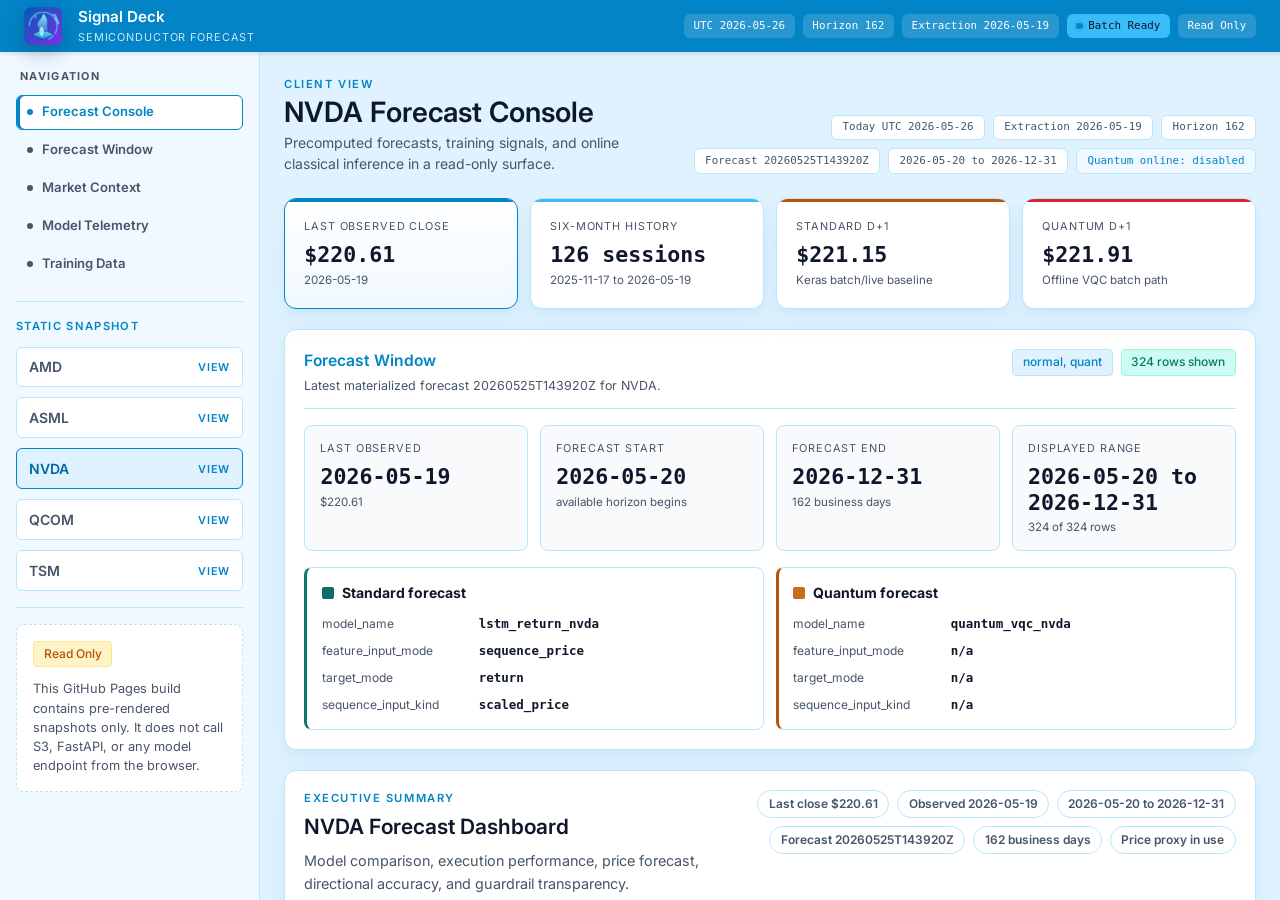
==== commit 95c27214: "ico" ====
--- a/site/index.html
+++ b/site/index.html
@@ -5,20 +5,29 @@
     <meta charset="utf-8">
     <meta name="viewport" content="width=device-width, initial-scale=1">
     <title>Signal Deck</title>
+    <link rel="icon" href="static/favicon.ico" sizes="any">
+    <link rel="apple-touch-icon" href="static/favicon-256.png">
     <link rel="stylesheet" href="static/app.css">
   </head>
   <body>
     <div class="sd-app">
       <div class="sd-topbar">
         <div class="sd-brand">
-          <div class="sd-brand-icon">SD</div>
+          <img
+            class="sd-brand-logo"
+            src="static/brand-logo-header.png"
+            alt=""
+            width="38"
+            height="38"
+            aria-hidden="true"
+          >
           <div>
             <div class="sd-brand-name">Signal Deck</div>
             <div class="sd-brand-sub">Semiconductor Forecast</div>
           </div>
         </div>
         <div class="sd-chips">
-          <div class="sd-chip">UTC 2026-05-25</div>
+          <div class="sd-chip">UTC 2026-05-26</div>
           <div class="sd-chip">Horizon 162</div>
           <div class="sd-chip">Extraction 2026-05-19</div>
           <div class="sd-chip sd-chip-accent">Batch Ready</div>
@@ -115,7 +124,7 @@
             <p>Precomputed forecasts, training signals, and online classical inference in a read-only surface.</p>
           </div>
           <div class="hero-meta">
-            <div class="meta-chip">Today UTC 2026-05-25</div>
+            <div class="meta-chip">Today UTC 2026-05-26</div>
             <div class="meta-chip">Extraction 2026-05-19</div>
             <div class="meta-chip">Horizon 162</div>
             
@@ -930,7 +939,7 @@
             
             <div class="scenario-band">
               Live standard interval:
-              $217.99 to $224.30
+              $217.86 to $224.44
             </div>
             
 
--- a/site/static/app.css
+++ b/site/static/app.css
@@ -84,16 +84,14 @@
   min-width: 0;
 }
 
-.sd-brand-icon {
-  display: grid;
-  place-items: center;
-  min-width: 1.85rem;
-  min-height: 1.85rem;
-  background: rgba(255, 255, 255, 0.2);
-  padding: 0.5rem;
+.sd-brand-logo {
+  width: 2.375rem;
+  height: 2.375rem;
+  flex: 0 0 2.375rem;
+  display: block;
   border-radius: var(--radius-sm);
-  font-weight: 800;
-  letter-spacing: 1px;
+  object-fit: cover;
+  box-shadow: 0 8px 20px rgba(15, 23, 42, 0.22);
 }
 
 .sd-brand-name {
